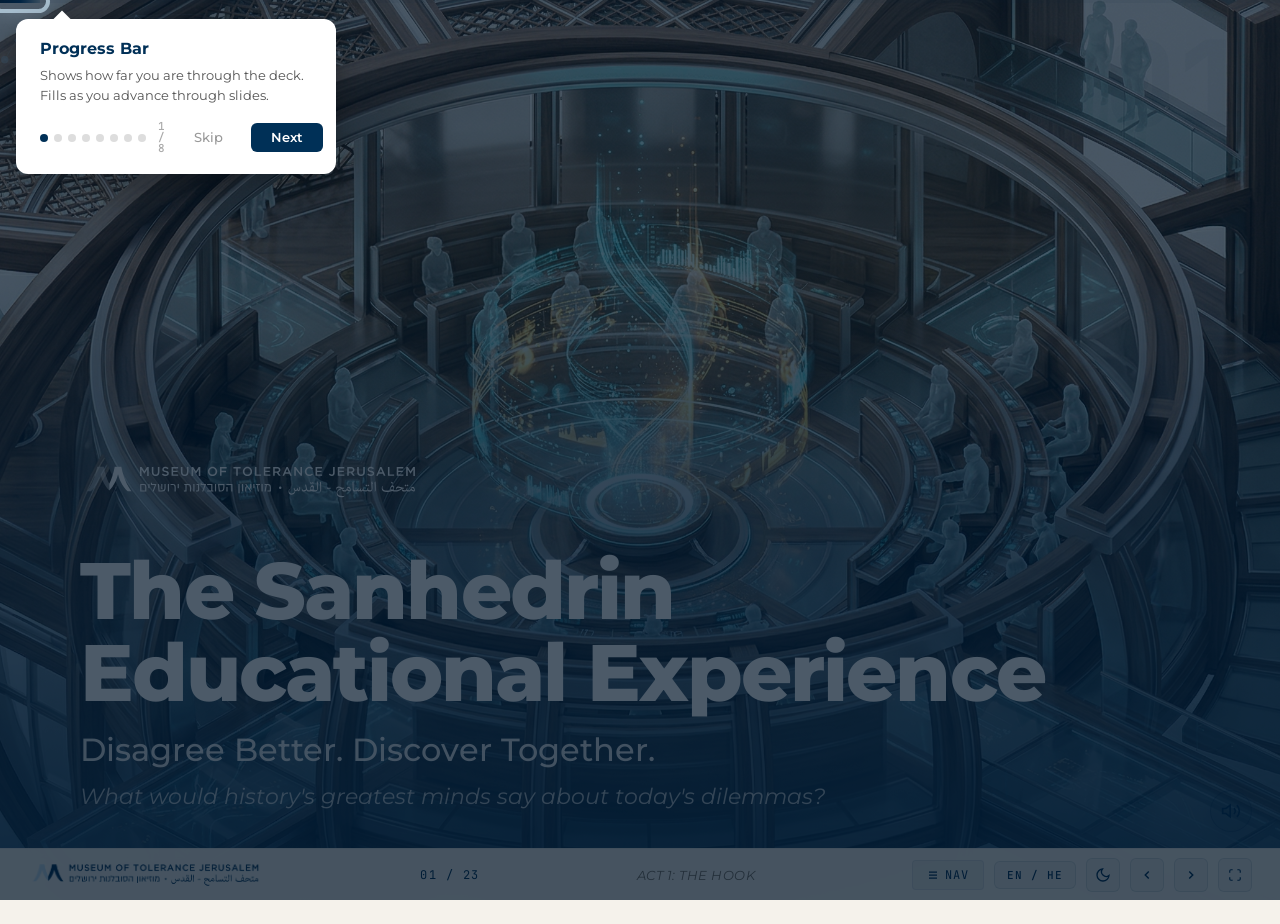
==== index.html @ a1933274 "update: Meeting feedback implementation - visitor flow, Eli, acronyms, roadmap, impact Based on JR/M" ====
<!DOCTYPE html>
<html lang="en">
<head>
<meta charset="UTF-8">
<meta name="viewport" content="width=device-width, initial-scale=1.0">
<title>The Sanhedrin Educational Experience | MOTJ</title>
<script type="text/javascript">
(function(c,l,a,r,i,t,y){c[a]=c[a]||function(){(c[a].q=c[a].q||[]).push(arguments)};t=l.createElement(r);t.async=1;t.src="https://www.clarity.ms/tag/"+i;y=l.getElementsByTagName(r)[0];y.parentNode.insertBefore(t,y)})(window,document,"clarity","script","vtb4usmz5r");
</script>
<link rel="preconnect" href="https://fonts.googleapis.com">
<link href="https://fonts.googleapis.com/css2?family=Montserrat:ital,wght@0,300;0,400;0,500;0,600;0,700;0,800;1,300;1,400&family=JetBrains+Mono:wght@300;400;500&display=swap" rel="stylesheet">
<style>
/* ================================================================
   DESIGN SYSTEM - Editorial/Magazine
   MOTJ Brand: PMS 540 Navy | PMS 544 Light Blue | PMS 404 Warm Taupe
   ================================================================ */
:root {
  --bg: #F5F2EB;
  --bg-surface: #FFFFFF;
  --bg-nav: rgba(245,242,235,0.96);
  --navy: #003057;
  --navy-light: #004680;
  --blue: #BDD6E6;
  --blue-dim: rgba(189,214,230,0.3);
  --taupe: #776E64;
  --taupe-light: #9a9189;
  --text: #1A1A1A;
  --text-sub: #4A4A4A;
  --text-dim: #8A8A8A;
  --font-d: 'Montserrat', system-ui, sans-serif;
  --font-m: 'JetBrains Mono', monospace;
  --card-bg: #FFFFFF;
  --card-border: rgba(0,48,87,0.08);
  --card-shadow: 0 2px 12px rgba(0,0,0,0.06);
  --card-hover-shadow: 0 4px 20px rgba(0,0,0,0.1);
}

/* ================================================================
   DARK MODE
   ================================================================ */
[data-theme="dark"] {
  --bg: #0A0F1A;
  --bg-surface: #141B2D;
  --bg-nav: rgba(10,15,26,0.96);
  --navy: #BDD6E6;
  --navy-light: #d4e5f0;
  --blue: #4A7A9B;
  --blue-dim: rgba(74,122,155,0.3);
  --taupe: #9a9189;
  --taupe-light: #776E64;
  --text: #E8E4DD;
  --text-sub: #B0ACA5;
  --text-dim: #6D6963;
  --card-bg: #141B2D;
  --card-border: rgba(189,214,230,0.1);
  --card-shadow: 0 2px 12px rgba(0,0,0,0.3);
  --card-hover-shadow: 0 4px 20px rgba(0,0,0,0.4);
}
[data-theme="dark"] .hero-scrim {
  background: linear-gradient(to top, rgba(10,15,26,0.9) 0%, rgba(10,15,26,0.5) 40%, transparent 70%) !important;
}
[data-theme="dark"] .matrix tr:nth-child(even) td {
  background: rgba(189,214,230,0.04);
}
[data-theme="dark"] .matrix tr.highlight td {
  background: rgba(189,214,230,0.08);
}
[data-theme="dark"] .matrix th {
  border-bottom-color: rgba(189,214,230,0.15);
}
[data-theme="dark"] .matrix td {
  border-bottom-color: rgba(189,214,230,0.06);
}
[data-theme="dark"] .nav-bar {
  border-top-color: rgba(189,214,230,0.08);
}
[data-theme="dark"] .nav-btn {
  background: rgba(189,214,230,0.06);
  border-color: rgba(189,214,230,0.12);
}
[data-theme="dark"] .nav-btn:hover {
  background: rgba(189,214,230,0.12);
  border-color: var(--navy);
}
[data-theme="dark"] .lang-toggle,
[data-theme="dark"] .theme-toggle {
  background: rgba(189,214,230,0.06);
  border-color: rgba(189,214,230,0.12);
}
[data-theme="dark"] .lang-toggle:hover,
[data-theme="dark"] .theme-toggle:hover {
  background: rgba(189,214,230,0.12);
  border-color: var(--navy);
}
[data-theme="dark"] .progress-track {
  background: rgba(189,214,230,0.06);
}
[data-theme="dark"] .progress-fill {
  background: linear-gradient(90deg, #4A7A9B, #6A9ABB, #BDD6E6);
}
[data-theme="dark"] .cta-btn {
  color: #0A0F1A;
  background: #BDD6E6;
}
[data-theme="dark"] .cta-btn:hover {
  box-shadow: 0 8px 28px rgba(189,214,230,0.25);
}
[data-theme="dark"] .cta-btn-outline {
  border-color: rgba(189,214,230,0.5);
  color: #E8E4DD;
}
[data-theme="dark"] .cta-btn-outline:hover {
  background: rgba(189,214,230,0.1);
}
[data-theme="dark"] .slide::after {
  opacity: 0.015;
}

/* Theme toggle button */
.theme-toggle {
  display: flex; align-items: center; justify-content: center;
  width: 34px; height: 34px; border-radius: 6px; cursor: pointer;
  background: rgba(0,48,87,0.04); border: 1px solid rgba(0,48,87,0.12);
  color: var(--navy); transition: all 0.2s;
}
.theme-toggle:hover { background: rgba(0,48,87,0.1); border-color: var(--navy); }
.theme-toggle .icon-moon { display: block; }
.theme-toggle .icon-sun { display: none; }
[data-theme="dark"] .theme-toggle .icon-moon { display: none; }
[data-theme="dark"] .theme-toggle .icon-sun { display: block; }

/* ================================================================
   RESET & BASE
   ================================================================ */
* { margin: 0; padding: 0; box-sizing: border-box; }
html, body { width: 100%; height: 100%; overflow: hidden; background: var(--bg); color: var(--text); font-family: var(--font-d); }

/* ================================================================
   SLIDE ENGINE
   ================================================================ */
.deck { width: 100%; height: 100%; position: relative; }

.slide {
  position: absolute; inset: 0;
  display: flex; flex-direction: column;
  opacity: 0; transform: translateY(24px);
  transition: opacity 0.5s ease, transform 0.5s ease;
  pointer-events: none; overflow: hidden;
  background: var(--bg);
}
.slide.active { opacity: 1; transform: translateY(0); pointer-events: all; }

/* Subtle grain texture */
.slide::after {
  content: ''; position: absolute; inset: 0; pointer-events: none; z-index: 0;
  opacity: 0.02;
  background-image: url("data:image/svg+xml,%3Csvg viewBox='0 0 256 256' xmlns='http://www.w3.org/2000/svg'%3E%3Cfilter id='n'%3E%3CfeTurbulence type='fractalNoise' baseFrequency='0.9' numOctaves='4' stitchTiles='stitch'/%3E%3C/filter%3E%3Crect width='100%25' height='100%25' filter='url(%23n)'/%3E%3C/svg%3E");
  background-size: 256px 256px;
}
.slide > * { position: relative; z-index: 1; }

/* Reveal animations - cinematic stagger */
.reveal { opacity: 0; transform: translateY(28px); }
.slide.active .reveal { animation: revealUp 0.8s cubic-bezier(0.22, 1, 0.36, 1) forwards; }
.slide.active .r1 { animation-delay: 0.15s; }
.slide.active .r2 { animation-delay: 0.3s; }
.slide.active .r3 { animation-delay: 0.5s; }
.slide.active .r4 { animation-delay: 0.7s; }
.slide.active .r5 { animation-delay: 0.9s; }
@keyframes revealUp { to { opacity: 1; transform: translateY(0); } }

/* Split-slide parallax: text from left, image from right */
.layout-split .split-text .reveal { transform: translateX(-40px) translateY(0); opacity: 0; }
.slide.active .layout-split .split-text .reveal { animation: revealFromLeft 0.9s cubic-bezier(0.22, 1, 0.36, 1) forwards; }
@keyframes revealFromLeft { to { opacity: 1; transform: translateX(0) translateY(0); } }

.layout-split .split-img { opacity: 0; transform: translateX(60px) scale(1.03); transition: opacity 0.9s ease 0.1s, transform 1.2s cubic-bezier(0.22, 1, 0.36, 1) 0.1s; }
.slide.active .layout-split .split-img { opacity: 1; transform: translateX(0) scale(1); }
.layout-split.img-left .split-img { transform: translateX(-60px) scale(1.03); }
.slide.active .layout-split.img-left .split-img { transform: translateX(0) scale(1); }

/* Hero image Ken Burns */
.layout-hero .hero-bg { transition: transform 8s ease-out; transform: scale(1); }
.slide.active .layout-hero .hero-bg { transform: scale(1.06); }

/* ================================================================
   PROGRESS & NAVIGATION
   ================================================================ */
.progress-track { position: fixed; top: 0; left: 0; right: 0; height: 3px; background: rgba(0,48,87,0.06); z-index: 100; }
.progress-fill { height: 100%; background: linear-gradient(90deg, var(--navy), var(--navy-light), var(--blue)); transition: width 0.4s ease; }

.nav-bar {
  position: fixed; bottom: 0; left: 0; right: 0; height: 52px;
  background: var(--bg-nav); backdrop-filter: blur(14px);
  display: flex; align-items: center; justify-content: space-between;
  padding: 0 28px; z-index: 100;
  border-top: 1px solid rgba(0,48,87,0.08);
}
.nav-logo { height: 44px; }
.slide-counter { font-family: var(--font-m); font-size: 12px; color: var(--navy); letter-spacing: 1.5px; }
.act-label { font-family: var(--font-d); font-size: 13px; color: var(--taupe); font-style: italic; letter-spacing: 0.5px; }
.nav-controls { display: flex; align-items: center; gap: 10px; }
.nav-btn {
  background: rgba(0,48,87,0.04); border: 1px solid rgba(0,48,87,0.12);
  color: var(--navy); width: 34px; height: 34px; border-radius: 6px;
  cursor: pointer; display: flex; align-items: center; justify-content: center; transition: all 0.2s;
}
.nav-btn:hover { background: rgba(0,48,87,0.1); border-color: var(--navy); }
.lang-toggle {
  font-family: var(--font-m); font-size: 11px; letter-spacing: 1px;
  padding: 6px 12px; border-radius: 6px; cursor: pointer;
  background: rgba(0,48,87,0.04); border: 1px solid rgba(0,48,87,0.12);
  color: var(--navy); transition: all 0.2s; font-weight: 500;
}
.lang-toggle:hover { background: rgba(0,48,87,0.1); border-color: var(--navy); }

/* ================================================================
   TYPOGRAPHY
   ================================================================ */
.label {
  font-family: var(--font-m); font-size: 13px; letter-spacing: 4px;
  text-transform: uppercase; color: var(--taupe); margin-bottom: 16px;
}
h1 { font-family: var(--font-d); font-weight: 800; font-size: 88px; line-height: 1.02; letter-spacing: -2px; color: var(--navy); }
h2 { font-family: var(--font-d); font-weight: 700; font-size: 60px; line-height: 1.06; letter-spacing: -1px; color: var(--navy); margin-bottom: 24px; }
h3 { font-family: var(--font-d); font-weight: 600; font-size: 28px; line-height: 1.2; color: var(--navy); margin-bottom: 8px; }
.tagline { font-family: var(--font-d); font-weight: 500; font-size: 32px; color: var(--text-sub); line-height: 1.3; }
.body-text { font-size: 24px; line-height: 1.65; color: var(--text-sub); }
.body-sm { font-size: 22px; line-height: 1.55; color: var(--text-dim); margin-top: 16px; }
.pull-quote { font-family: var(--font-d); font-weight: 300; font-style: italic; font-size: 38px; color: var(--navy); line-height: 1.35; }
.bullets { list-style: none; padding: 0; }
.bullets li {
  font-size: 24px; line-height: 1.55; color: var(--text-sub);
  padding-left: 20px; position: relative; margin-bottom: 12px;
}
.bullets li::before { content: ''; position: absolute; left: 0; top: 14px; width: 5px; height: 5px; border-radius: 50%; background: var(--navy); }
.bullets li strong { color: var(--text); font-weight: 600; }

/* ================================================================
   LAYOUT CLASSES
   ================================================================ */

/* Hero full-bleed: image covers viewport, text overlaid */
.layout-hero {
  display: flex; flex-direction: column; justify-content: flex-end;
  padding: 0; position: relative; height: 100%;
}
.layout-hero .hero-bg {
  position: absolute; inset: 0;
  object-fit: cover; width: 100%; height: 100%;
}
.layout-hero .hero-scrim {
  position: absolute; inset: 0;
  background: linear-gradient(to top, rgba(0,48,87,0.85) 0%, rgba(0,48,87,0.4) 40%, transparent 70%);
}
/* Cinematic glare overlays for Yazdani renderings */
.hero-glare { position: absolute; inset: 0; pointer-events: none; z-index: 1; mix-blend-mode: screen; }
.hero-glare--warm {
  background:
    radial-gradient(ellipse 60% 40% at 50% 30%, rgba(255,200,100,0.18) 0%, transparent 70%),
    radial-gradient(ellipse 30% 50% at 75% 20%, rgba(255,180,80,0.12) 0%, transparent 60%),
    radial-gradient(ellipse 20% 30% at 25% 50%, rgba(255,220,150,0.08) 0%, transparent 50%);
}
.hero-glare--cyan {
  background:
    radial-gradient(ellipse 50% 40% at 45% 35%, rgba(100,220,255,0.15) 0%, transparent 65%),
    radial-gradient(ellipse 35% 50% at 70% 25%, rgba(80,200,240,0.10) 0%, transparent 55%),
    radial-gradient(ellipse 25% 35% at 30% 55%, rgba(120,240,255,0.06) 0%, transparent 50%);
}
.layout-hero .hero-content {
  position: relative; z-index: 2;
  padding: 0 80px 90px;
  color: #fff;
}

/* Editorial split: image bleeds one side, text padded other */
.layout-split {
  display: grid; grid-template-columns: 1fr 1fr; gap: 0;
  height: 100%; align-items: stretch;
}
.layout-split.img-right { grid-template-columns: 45% 55%; }
.layout-split.img-left { grid-template-columns: 55% 45%; }
.layout-split .split-text {
  display: flex; flex-direction: column; justify-content: center;
  padding: 60px 64px 72px;
}
.layout-split .split-img {
  overflow: hidden;
}
.layout-split .split-img img {
  width: 100%; height: 100%; object-fit: cover;
}
.layout-split.img-left .split-img { order: -1; }

/* Statement: centered typography, no image */
.layout-statement {
  display: flex; flex-direction: column; align-items: center;
  justify-content: center; text-align: center;
  padding: 60px 80px 72px; height: 100%;
}

/* ================================================================
   COMPONENTS
   ================================================================ */

/* Cards */
.card {
  background: var(--card-bg); border: 1px solid var(--card-border);
  box-shadow: var(--card-shadow); border-radius: 12px; padding: 28px 32px;
  transition: box-shadow 0.2s; text-align: left;
}
.card {
  transition: box-shadow 0.3s, transform 0.3s;
}
.card:hover {
  box-shadow: var(--card-hover-shadow), 0 0 0 1px var(--blue-dim);
  transform: translateY(-4px);
}

/* Competitive matrix */
.matrix { width: 100%; border-collapse: collapse; }
.matrix th {
  font-family: var(--font-m); font-size: 13px; letter-spacing: 1px; text-transform: uppercase;
  color: var(--taupe); padding: 16px 20px; text-align: left;
  border-bottom: 2px solid rgba(0,48,87,0.12);
}
.matrix td {
  font-size: 18px; padding: 14px 20px; color: var(--text-sub);
  border-bottom: 1px solid rgba(0,48,87,0.06);
}
.matrix td:first-child { font-weight: 600; color: var(--text); }
.matrix .check { color: var(--navy); font-weight: 700; }
.matrix .x { color: var(--text-dim); }
.matrix tr.highlight td { background: rgba(0,48,87,0.04); }
.matrix th:last-child, .matrix td:last-child { color: var(--navy); font-weight: 600; }

/* CTA buttons */
.cta-btn {
  display: inline-flex; align-items: center; gap: 8px;
  padding: 16px 36px;
  font-family: var(--font-d); font-size: 18px; font-weight: 600;
  color: var(--navy); background: #fff;
  border: none; border-radius: 8px; cursor: pointer;
  transition: transform 0.2s, box-shadow 0.2s;
  text-decoration: none;
}
.cta-btn:hover { transform: translateY(-2px); box-shadow: 0 8px 28px rgba(255,255,255,0.25); }
.cta-btn-outline {
  display: inline-flex; align-items: center; gap: 8px;
  padding: 16px 36px;
  font-family: var(--font-d); font-size: 18px; font-weight: 600;
  color: #fff; background: transparent;
  border: 2px solid rgba(255,255,255,0.5); border-radius: 8px; cursor: pointer;
  transition: transform 0.2s, background 0.2s;
  text-decoration: none;
}
.cta-btn-outline:hover { transform: translateY(-2px); background: rgba(255,255,255,0.1); }

/* Appendix */
.appendix-label {
  font-family: var(--font-m); font-size: 13px; letter-spacing: 3px;
  text-transform: uppercase; color: var(--taupe); margin-bottom: 12px;
}

/* ================================================================
   SAGE LIBRARY CARDS (Appendix E)
   ================================================================ */
.sage-grid-scroll {
  max-height: calc(100vh - 200px);
  overflow-y: auto;
  overflow-x: visible;
  scrollbar-width: thin;
  scrollbar-color: var(--blue) transparent;
}
.sage-grid-scroll::-webkit-scrollbar { width: 4px; }
.sage-grid-scroll::-webkit-scrollbar-thumb { background: var(--blue); border-radius: 2px; }
.sage-grid {
  display: grid;
  grid-template-columns: repeat(6, 1fr);
  gap: 14px;
  max-width: 1100px;
  margin: 0 auto;
  padding: 10px 20px;
  overflow: visible;
}
.sage-grid .sage-card {
  overflow: visible;
}

.sage-card {
  position: relative;
  background: var(--card-bg);
  border: 1px solid var(--card-border);
  border-radius: 10px;
  overflow: hidden;
  cursor: pointer;
  transition: transform 0.3s, box-shadow 0.3s;
}
.sage-card:hover {
  transform: translateY(-6px) scale(1.03);
  box-shadow: var(--card-hover-shadow), 0 0 0 2px var(--blue);
  z-index: 10;
}

.sage-card .sage-cover {
  width: 100%;
  aspect-ratio: 2/3;
  object-fit: cover;
  display: block;
  background: linear-gradient(135deg, var(--navy) 0%, #004680 100%);
}
.sage-card .sage-cover-placeholder {
  width: 100%;
  aspect-ratio: 2/3;
  display: flex;
  align-items: center;
  justify-content: center;
  font-family: var(--font-d);
  font-weight: 700;
  font-size: 28px;
  color: rgba(255,255,255,0.9);
  background: linear-gradient(135deg, var(--navy) 0%, #004680 100%);
}

.sage-info {
  padding: 10px 10px 8px;
}
.sage-name {
  font-family: var(--font-d);
  font-weight: 700;
  font-size: 13px;
  color: var(--text);
  line-height: 1.25;
  margin-bottom: 2px;
}
.sage-name-he {
  font-family: var(--font-d);
  font-weight: 600;
  font-size: 12px;
  color: var(--taupe);
  direction: rtl;
  line-height: 1.3;
}
.sage-mode-badge {
  display: inline-block;
  margin-top: 4px;
  padding: 2px 7px;
  font-family: var(--font-m);
  font-size: 9px;
  letter-spacing: 0.5px;
  border-radius: 4px;
  background: var(--blue-dim);
  color: var(--navy);
  font-weight: 500;
}

/* Hover overlay */
.sage-overlay {
  position: absolute;
  inset: 0;
  background: rgba(0,48,87,0.94);
  color: #fff;
  display: flex;
  flex-direction: column;
  justify-content: center;
  padding: 14px;
  opacity: 0;
  transition: opacity 0.3s;
  pointer-events: none;
}
.sage-card:hover .sage-overlay {
  opacity: 1;
  pointer-events: all;
}
.sage-overlay .sage-role-title {
  font-family: var(--font-d);
  font-weight: 700;
  font-size: 14px;
  color: var(--blue);
  margin-bottom: 6px;
  line-height: 1.2;
}
.sage-overlay .sage-role-desc {
  font-size: 11px;
  line-height: 1.5;
  color: rgba(255,255,255,0.85);
  margin-bottom: 8px;
}
.sage-overlay .sage-sig {
  font-family: var(--font-d);
  font-weight: 300;
  font-style: italic;
  font-size: 12px;
  color: var(--blue);
  line-height: 1.35;
  border-top: 1px solid rgba(189,214,230,0.2);
  padding-top: 8px;
}
.sage-overlay .sage-mode-overlay {
  margin-top: 6px;
  font-family: var(--font-m);
  font-size: 9px;
  letter-spacing: 0.5px;
  color: rgba(189,214,230,0.7);
}

/* Partnership badge */
.sage-partnership {
  display: flex;
  align-items: center;
  gap: 8px;
  margin-top: 12px;
  padding: 8px 14px;
  background: var(--card-bg);
  border: 1px solid var(--card-border);
  border-radius: 8px;
  font-family: var(--font-m);
  font-size: 11px;
  color: var(--taupe);
}
.sage-partnership strong { color: var(--navy); font-weight: 600; }

/* === TEAM CARDS (sage-style) === */
.team-grid { display: grid; gap: 20px; margin-top: 24px; width: 100%; }
.team-grid--4 { grid-template-columns: repeat(4, 1fr); max-width: 1200px; }
.team-grid--2 { grid-template-columns: repeat(2, 1fr); max-width: 750px; }
.team-card {
  background: var(--card-bg);
  border: 1px solid var(--card-border);
  border-radius: 10px;
  overflow: hidden;
  transition: transform 0.3s, box-shadow 0.3s;
}
.team-card:hover {
  transform: translateY(-4px);
  box-shadow: var(--card-hover-shadow), 0 0 0 2px var(--blue);
}
.team-card-photo {
  width: 100%;
  aspect-ratio: 1/1;
  object-fit: cover;
  display: block;
  background: linear-gradient(135deg, var(--navy) 0%, #004680 100%);
}
.team-card-body {
  padding: 14px 14px 16px;
}
.team-card-name {
  font-family: var(--font-d);
  font-weight: 700;
  font-size: 15px;
  color: var(--text);
  line-height: 1.25;
  margin-bottom: 2px;
}
.team-card-role {
  font-family: var(--font-m);
  font-size: 11px;
  letter-spacing: 0.5px;
  text-transform: uppercase;
  color: var(--blue);
  font-weight: 600;
  margin: 4px 0 8px;
}
.team-card-bio {
  font-size: 12px;
  color: var(--text-sub);
  line-height: 1.6;
}
.team-card-bio strong { color: var(--text); font-weight: 600; }
.team-card-bio em { color: var(--blue); font-style: normal; font-weight: 600; }

.appendix-content { font-size: 20px; color: var(--text-sub); line-height: 1.65; max-width: 900px; }
.appendix-content strong { color: var(--text); }
.appendix-list { list-style: none; padding: 0; }
.appendix-list li { font-size: 20px; color: var(--text-sub); padding: 8px 0; padding-left: 20px; position: relative; line-height: 1.5; }
.appendix-list li::before { content: ''; position: absolute; left: 0; top: 16px; width: 5px; height: 5px; border-radius: 50%; background: var(--navy); }

/* === SLIDE 5 VOICE CARDS === */
.sage-carousel { position: relative; max-width: 900px; width: 100%; z-index: 10; }
.sage-carousel-track { display: grid; grid-template-columns: repeat(4, 1fr); gap: 14px; }
.sage-carousel-track .sage-card-voice { display: none; }
.sage-carousel-track .sage-card-voice.sage-visible { display: block; }
.sage-carousel-nav { display: flex; align-items: center; justify-content: center; gap: 16px; margin-top: 14px; }
.sage-carousel-btn { width: 36px; height: 36px; border-radius: 50%; border: 1.5px solid var(--card-border); background: var(--card-bg); color: var(--text); cursor: pointer; display: flex; align-items: center; justify-content: center; transition: background 0.2s, border-color 0.2s; }
.sage-carousel-btn:hover { border-color: var(--blue); background: var(--blue-dim); }
.sage-carousel-dots { display: flex; gap: 8px; }
.sage-carousel-dot { width: 8px; height: 8px; border-radius: 50%; background: var(--card-border); border: none; cursor: pointer; transition: background 0.2s; }
.sage-carousel-dot.active { background: var(--navy); }
.sage-card-voice { transition: transform 0.3s, box-shadow 0.3s; position: relative; z-index: 1; }
.sage-card-voice:hover { transform: scale(1.5); z-index: 50; box-shadow: var(--card-hover-shadow), 0 0 0 2px var(--blue); }
.sage-card-voice .sage-overlay { pointer-events: all; z-index: 51; text-decoration: none; }
.sage-card-voice.playing { box-shadow: 0 0 0 3px var(--blue), 0 0 20px rgba(189,214,230,0.4); }
.sage-play-btn { display: flex; align-items: center; justify-content: center; width: 36px; height: 36px; border-radius: 50%; border: 1.5px solid rgba(189,214,230,0.4); background: rgba(0,48,87,0.6); color: #fff; cursor: pointer; margin: 8px auto 0; transition: background 0.2s; text-decoration: none; position: relative; z-index: 52; }
.sage-play-btn:hover { background: rgba(0,48,87,0.9); }
.sage-play-btn.playing { animation: narrationPulse 2s ease-in-out infinite; background: #003057; }

/* === CANVAS ANIMATIONS === */
.role-network { position: absolute; inset: 0; z-index: 0; pointer-events: none; opacity: 0.6; }
.arena-network { position: absolute; inset: 0; z-index: 1; pointer-events: none; opacity: 0.5; }

/* Language toggle content */
.lang-en { display: block; width: 100%; height: 100%; }
.lang-he { display: none; width: 100%; height: 100%; }
.lang-he-active .lang-en { display: none; }
.lang-he-active .lang-he { display: block; }

/* ================================================================
   RESPONSIVE
   ================================================================ */
@media (max-width: 1024px) {
  h1 { font-size: 56px; }
  h2 { font-size: 44px; }
  .body-text { font-size: 20px; }
  .tagline { font-size: 26px; }
  .layout-split, .layout-split.img-right, .layout-split.img-left {
    grid-template-columns: 1fr; gap: 0;
  }
  .layout-split .split-text { padding: 36px 36px 64px; }
  .layout-split .split-img { max-height: 40vh; }
  .layout-split .split-img img { height: 40vh; }
  .layout-split.img-left .split-img { order: -1; }
  .layout-hero .hero-content { padding: 0 36px 64px; }
  .layout-statement { padding: 36px 36px 64px; }
  .pull-quote { font-size: 28px; }
}
@media (max-width: 640px) {
  h1 { font-size: 40px; }
  h2 { font-size: 36px; }
  .body-text { font-size: 18px; }
  .layout-hero .hero-content { padding: 0 18px 64px; }
  .pull-quote { font-size: 24px; }
  .nav-bar { padding: 0 14px; }
  .act-label { display: none; }
}


/* ================================================================
   UNIQUE SVG DECORATIVE ELEMENTS PER SLIDE
   Each element is thematically tied to the slide content.
   Positioned as atmospheric background art, semi-transparent.
   ================================================================ */

/* Slide 2 - Fractured circle: discourse broken */
.slide:nth-child(2)::before {
  content: ''; position: absolute; bottom: 40px; left: 40px; width: 280px; height: 280px;
  opacity: 0.04; z-index: 0; pointer-events: none;
  background: url("data:image/svg+xml,%3Csvg xmlns='http://www.w3.org/2000/svg' viewBox='0 0 200 200'%3E%3Ccircle cx='100' cy='100' r='80' fill='none' stroke='%23003057' stroke-width='2' stroke-dasharray='12 8' /%3E%3Cline x1='60' y1='40' x2='140' y2='160' stroke='%23003057' stroke-width='1.5' /%3E%3Cline x1='40' y1='120' x2='160' y2='80' stroke='%23003057' stroke-width='1' /%3E%3Ccircle cx='100' cy='100' r='40' fill='none' stroke='%23003057' stroke-width='1' stroke-dasharray='6 10' /%3E%3C/svg%3E") no-repeat center;
  background-size: contain;
}

/* Slide 3 - Interlocking puzzle pieces: dispute as puzzle */
.slide:nth-child(3)::before {
  content: ''; position: absolute; top: 60px; right: 40px; width: 240px; height: 240px;
  opacity: 0.04; z-index: 0; pointer-events: none;
  background: url("data:image/svg+xml,%3Csvg xmlns='http://www.w3.org/2000/svg' viewBox='0 0 200 200'%3E%3Cpath d='M30 80 L80 80 L80 60 C80 45 100 45 100 60 L100 80 L130 80 L130 130 L110 130 C95 130 95 150 110 150 L130 150 L130 180 L30 180Z' fill='none' stroke='%23003057' stroke-width='2'/%3E%3Cpath d='M70 30 L70 70 L90 70 C105 70 105 50 90 50 L70 50' fill='none' stroke='%23003057' stroke-width='1.5' stroke-dasharray='4 3'/%3E%3Cpath d='M140 90 L140 170 L160 170 C175 170 175 150 160 150 L140 150' fill='none' stroke='%23003057' stroke-width='1.5' stroke-dasharray='4 3'/%3E%3C/svg%3E") no-repeat center;
  background-size: contain;
}

/* Slide 4 - Radiating connections: value proposition network */
.slide:nth-child(4)::before {
  content: ''; position: absolute; top: 30px; left: 30px; width: 300px; height: 300px;
  opacity: 0.035; z-index: 0; pointer-events: none;
  background: url("data:image/svg+xml,%3Csvg xmlns='http://www.w3.org/2000/svg' viewBox='0 0 200 200'%3E%3Ccircle cx='100' cy='100' r='6' fill='%23003057'/%3E%3Ccircle cx='40' cy='40' r='3' fill='%23003057'/%3E%3Ccircle cx='160' cy='40' r='3' fill='%23003057'/%3E%3Ccircle cx='40' cy='160' r='3' fill='%23003057'/%3E%3Ccircle cx='160' cy='160' r='3' fill='%23003057'/%3E%3Ccircle cx='100' cy='20' r='3' fill='%23003057'/%3E%3Ccircle cx='100' cy='180' r='3' fill='%23003057'/%3E%3Ccircle cx='20' cy='100' r='3' fill='%23003057'/%3E%3Ccircle cx='180' cy='100' r='3' fill='%23003057'/%3E%3Cline x1='100' y1='100' x2='40' y2='40' stroke='%23003057' stroke-width='0.8'/%3E%3Cline x1='100' y1='100' x2='160' y2='40' stroke='%23003057' stroke-width='0.8'/%3E%3Cline x1='100' y1='100' x2='40' y2='160' stroke='%23003057' stroke-width='0.8'/%3E%3Cline x1='100' y1='100' x2='160' y2='160' stroke='%23003057' stroke-width='0.8'/%3E%3Cline x1='100' y1='100' x2='100' y2='20' stroke='%23003057' stroke-width='0.8'/%3E%3Cline x1='100' y1='100' x2='100' y2='180' stroke='%23003057' stroke-width='0.8'/%3E%3Cline x1='100' y1='100' x2='20' y2='100' stroke='%23003057' stroke-width='0.8'/%3E%3Cline x1='100' y1='100' x2='180' y2='100' stroke='%23003057' stroke-width='0.8'/%3E%3Ccircle cx='100' cy='100' r='50' fill='none' stroke='%23003057' stroke-width='0.5' stroke-dasharray='3 5'/%3E%3Ccircle cx='100' cy='100' r='85' fill='none' stroke='%23003057' stroke-width='0.5' stroke-dasharray='3 5'/%3E%3C/svg%3E") no-repeat center;
  background-size: contain;
}

/* Slide 5 - Circular flow: visitor journey loop */
.slide:nth-child(5)::before {
  content: ''; position: absolute; bottom: 70px; right: 50px; width: 200px; height: 200px;
  opacity: 0.04; z-index: 0; pointer-events: none;
  background: url("data:image/svg+xml,%3Csvg xmlns='http://www.w3.org/2000/svg' viewBox='0 0 200 200'%3E%3Ccircle cx='100' cy='100' r='80' fill='none' stroke='%23003057' stroke-width='2'/%3E%3Ccircle cx='100' cy='100' r='55' fill='none' stroke='%23003057' stroke-width='1' stroke-dasharray='8 6'/%3E%3Cpath d='M100 20 L106 32 L94 32Z' fill='%23003057'/%3E%3Cpath d='M169 65 L175 77 L163 74Z' fill='%23003057'/%3E%3Cpath d='M169 135 L172 148 L161 142Z' fill='%23003057'/%3E%3Cpath d='M100 180 L94 168 L106 168Z' fill='%23003057'/%3E%3Cpath d='M31 135 L28 122 L39 128Z' fill='%23003057'/%3E%3Cpath d='M31 65 L38 56 L38 72Z' fill='%23003057'/%3E%3C/svg%3E") no-repeat center;
  background-size: contain;
}

/* Slide 6 - puzzle: disable transform on split-img so canvas gets stable dimensions */
.slide:nth-child(6) .split-img {
  transform: none !important;
  opacity: 0;
  transition: opacity 0.9s ease 0.1s;
}
.slide:nth-child(6).active .split-img {
  opacity: 1;
}

/* Slide 7 - Ox charging into car: The Goring Ox */
.slide:nth-child(7)::before {
  content: ''; position: absolute; bottom: 60px; right: 60px; width: 360px; height: 180px;
  opacity: 0.045; z-index: 0; pointer-events: none;
  background: url("data:image/svg+xml,%3Csvg xmlns='http://www.w3.org/2000/svg' viewBox='0 0 400 180'%3E%3C!-- Car --%3E%3Crect x='240' y='80' width='120' height='50' rx='8' fill='none' stroke='%23003057' stroke-width='2'/%3E%3Crect x='270' y='60' width='70' height='30' rx='6' fill='none' stroke='%23003057' stroke-width='1.5'/%3E%3Ccircle cx='270' cy='135' r='14' fill='none' stroke='%23003057' stroke-width='2'/%3E%3Ccircle cx='340' cy='135' r='14' fill='none' stroke='%23003057' stroke-width='2'/%3E%3Ccircle cx='270' cy='135' r='6' fill='%23003057' opacity='0.2'/%3E%3Ccircle cx='340' cy='135' r='6' fill='%23003057' opacity='0.2'/%3E%3Crect x='245' y='90' width='18' height='12' rx='2' fill='%23003057' opacity='0.15'/%3E%3C!-- Ox --%3E%3Cellipse cx='120' cy='95' rx='55' ry='35' fill='none' stroke='%23003057' stroke-width='2'/%3E%3Cellipse cx='75' cy='85' rx='22' ry='18' fill='none' stroke='%23003057' stroke-width='2'/%3E%3Cline x1='58' y1='68' x2='48' y2='50' stroke='%23003057' stroke-width='2.5' stroke-linecap='round'/%3E%3Cline x1='72' y1='68' x2='65' y2='52' stroke='%23003057' stroke-width='2.5' stroke-linecap='round'/%3E%3Ccircle cx='68' cy='82' r='3' fill='%23003057'/%3E%3Cellipse cx='80' cy='100' rx='8' ry='4' fill='none' stroke='%23003057' stroke-width='1'/%3E%3Cline x1='90' y1='125' x2='85' y2='150' stroke='%23003057' stroke-width='2' stroke-linecap='round'/%3E%3Cline x1='110' y1='128' x2='108' y2='152' stroke='%23003057' stroke-width='2' stroke-linecap='round'/%3E%3Cline x1='140' y1='125' x2='142' y2='150' stroke='%23003057' stroke-width='2' stroke-linecap='round'/%3E%3Cline x1='155' y1='120' x2='160' y2='148' stroke='%23003057' stroke-width='2' stroke-linecap='round'/%3E%3Cpath d='M170 90 Q185 85 175 100' fill='none' stroke='%23003057' stroke-width='1.5'/%3E%3C!-- Impact lines --%3E%3Cline x1='200' y1='80' x2='225' y2='85' stroke='%23003057' stroke-width='1.5' stroke-dasharray='4 3'%3E%3Canimate attributeName='opacity' values='0.3;1;0.3' dur='1.5s' repeatCount='indefinite'/%3E%3C/line%3E%3Cline x1='195' y1='100' x2='230' y2='100' stroke='%23003057' stroke-width='1.5' stroke-dasharray='4 3'%3E%3Canimate attributeName='opacity' values='0.5;1;0.5' dur='1.2s' repeatCount='indefinite'/%3E%3C/line%3E%3Cline x1='200' y1='115' x2='225' y2='112' stroke='%23003057' stroke-width='1.5' stroke-dasharray='4 3'%3E%3Canimate attributeName='opacity' values='0.3;1;0.3' dur='1.8s' repeatCount='indefinite'/%3E%3C/line%3E%3C!-- Question mark --%3E%3Ctext x='210' y='65' font-size='28' font-weight='700' fill='%23003057' font-family='serif' opacity='0.5'%3E%3Fanimate attributeName='opacity' values='0.2;0.6;0.2' dur='2.5s' repeatCount='indefinite'/%3E%3C/text%3E%3C/svg%3E") no-repeat center;
  background-size: contain;
}
[data-theme="dark"] .slide:nth-child(7)::before {
  filter: invert(0.7) brightness(1.5);
  opacity: 0.06;
}

/* Slide 8 - Yin-yang split: two configurations */
.slide:nth-child(8)::before {
  content: ''; position: absolute; top: 50px; right: 50px; width: 220px; height: 220px;
  opacity: 0.035; z-index: 0; pointer-events: none;
  background: url("data:image/svg+xml,%3Csvg xmlns='http://www.w3.org/2000/svg' viewBox='0 0 200 200'%3E%3Ccircle cx='100' cy='100' r='85' fill='none' stroke='%23003057' stroke-width='1.5'/%3E%3Cpath d='M100 15 A85 85 0 0 1 100 185 A42.5 42.5 0 0 0 100 100 A42.5 42.5 0 0 1 100 15' fill='none' stroke='%23003057' stroke-width='1'/%3E%3Ccircle cx='100' cy='57' r='8' fill='none' stroke='%23003057' stroke-width='1'/%3E%3Ccircle cx='100' cy='143' r='8' fill='%23003057' opacity='0.15'/%3E%3C/svg%3E") no-repeat center;
  background-size: contain;
}

/* Slide 11 - Donut chart: 70/30 split */
.slide:nth-child(11)::before {
  content: ''; position: absolute; bottom: 60px; left: 40px; width: 200px; height: 200px;
  opacity: 0.05; z-index: 0; pointer-events: none;
  background: url("data:image/svg+xml,%3Csvg xmlns='http://www.w3.org/2000/svg' viewBox='0 0 200 200'%3E%3Ccircle cx='100' cy='100' r='70' fill='none' stroke='%23BDD6E6' stroke-width='20' stroke-dasharray='330 140' stroke-dashoffset='0'/%3E%3Ccircle cx='100' cy='100' r='70' fill='none' stroke='%23003057' stroke-width='20' stroke-dasharray='140 330' stroke-dashoffset='-330'/%3E%3C/svg%3E") no-repeat center;
  background-size: contain;
}

/* Slide 12 - Shield/moat: competitive advantage */
.slide:nth-child(12)::before {
  content: ''; position: absolute; bottom: 50px; right: 50px; width: 200px; height: 240px;
  opacity: 0.035; z-index: 0; pointer-events: none;
  background: url("data:image/svg+xml,%3Csvg xmlns='http://www.w3.org/2000/svg' viewBox='0 0 160 200'%3E%3Cpath d='M80 10 L150 50 L150 120 C150 170 80 195 80 195 C80 195 10 170 10 120 L10 50Z' fill='none' stroke='%23003057' stroke-width='2'/%3E%3Cpath d='M80 40 L130 65 L130 115 C130 150 80 170 80 170' fill='none' stroke='%23003057' stroke-width='1' stroke-dasharray='5 4'/%3E%3Cline x1='80' y1='70' x2='80' y2='150' stroke='%23003057' stroke-width='0.8'/%3E%3Cline x1='50' y1='90' x2='110' y2='90' stroke='%23003057' stroke-width='0.8'/%3E%3C/svg%3E") no-repeat center;
  background-size: contain;
}

/* Slide 13 - Pyramid tiers: EdTech platform */
.slide:nth-child(13)::before {
  content: ''; position: absolute; bottom: 50px; left: 40px; width: 220px; height: 220px;
  opacity: 0.04; z-index: 0; pointer-events: none;
  background: url("data:image/svg+xml,%3Csvg xmlns='http://www.w3.org/2000/svg' viewBox='0 0 200 200'%3E%3Cpolygon points='100,20 180,180 20,180' fill='none' stroke='%23003057' stroke-width='2'/%3E%3Cline x1='50' y1='120' x2='150' y2='120' stroke='%23003057' stroke-width='1'/%3E%3Cline x1='70' y1='80' x2='130' y2='80' stroke='%23003057' stroke-width='1'/%3E%3Ctext x='100' y='60' text-anchor='middle' font-size='10' fill='%23003057' font-family='monospace'%3EM%3C/text%3E%3Ctext x='100' y='105' text-anchor='middle' font-size='10' fill='%23003057' font-family='monospace'%3ES%3C/text%3E%3Ctext x='100' y='155' text-anchor='middle' font-size='10' fill='%23003057' font-family='monospace'%3EH%3C/text%3E%3C/svg%3E") no-repeat center;
  background-size: contain;
}

/* Slide 14 - Timeline path: roadmap */
.slide:nth-child(14)::before {
  content: ''; position: absolute; bottom: 40px; left: 50px; width: 300px; height: 100px;
  opacity: 0.04; z-index: 0; pointer-events: none;
  background: url("data:image/svg+xml,%3Csvg xmlns='http://www.w3.org/2000/svg' viewBox='0 0 300 80'%3E%3Cpath d='M10 40 Q75 10 150 40 Q225 70 290 40' fill='none' stroke='%23003057' stroke-width='2'/%3E%3Ccircle cx='10' cy='40' r='5' fill='%23003057'/%3E%3Ccircle cx='100' cy='28' r='4' fill='%23003057'/%3E%3Ccircle cx='200' cy='52' r='4' fill='%23003057'/%3E%3Ccircle cx='290' cy='40' r='5' fill='%23003057'/%3E%3C/svg%3E") no-repeat center;
  background-size: contain;
}

/* Slide 16 - Connected nodes: team */
.slide:nth-child(16)::before {
  content: ''; position: absolute; top: 50px; left: 50px; width: 220px; height: 220px;
  opacity: 0.035; z-index: 0; pointer-events: none;
  background: url("data:image/svg+xml,%3Csvg xmlns='http://www.w3.org/2000/svg' viewBox='0 0 200 200'%3E%3Ccircle cx='100' cy='50' r='14' fill='none' stroke='%23003057' stroke-width='2'/%3E%3Ccircle cx='50' cy='140' r='14' fill='none' stroke='%23003057' stroke-width='2'/%3E%3Ccircle cx='150' cy='140' r='14' fill='none' stroke='%23003057' stroke-width='2'/%3E%3Ccircle cx='150' cy='50' r='10' fill='none' stroke='%23003057' stroke-width='1' stroke-dasharray='3 3'/%3E%3Cline x1='100' y1='64' x2='50' y2='126' stroke='%23003057' stroke-width='1.5'/%3E%3Cline x1='100' y1='64' x2='150' y2='126' stroke='%23003057' stroke-width='1.5'/%3E%3Cline x1='50' y1='140' x2='150' y2='140' stroke='%23003057' stroke-width='1.5'/%3E%3Cline x1='115' y1='50' x2='140' y2='50' stroke='%23003057' stroke-width='1' stroke-dasharray='3 3'/%3E%3C/svg%3E") no-repeat center;
  background-size: contain;
}

/* Dark mode: invert SVG color references */
[data-theme="dark"] .slide:nth-child(2)::before,
[data-theme="dark"] .slide:nth-child(3)::before,
[data-theme="dark"] .slide:nth-child(4)::before,
[data-theme="dark"] .slide:nth-child(5)::before,
[data-theme="dark"] .slide:nth-child(6)::before,
[data-theme="dark"] .slide:nth-child(8)::before,
[data-theme="dark"] .slide:nth-child(11)::before,
[data-theme="dark"] .slide:nth-child(12)::before,
[data-theme="dark"] .slide:nth-child(13)::before,
[data-theme="dark"] .slide:nth-child(14)::before,
[data-theme="dark"] .slide:nth-child(16)::before {
  filter: invert(0.7) brightness(1.5);
  opacity: 0.06;
}

/* Audio controls */
.narration-btn {
  background: rgba(0,48,87,0.12);
  border: 1.5px solid rgba(0,48,87,0.3);
  color: var(--navy);
  width: 42px; height: 42px;
  border-radius: 50%;
  cursor: pointer;
  display: flex; align-items: center; justify-content: center;
  transition: all 0.2s;
  position: fixed;
  bottom: 68px;
  right: 28px;
  z-index: 101;
  box-shadow: 0 2px 8px rgba(0,48,87,0.12);
}
.narration-btn:hover {
  background: rgba(0,48,87,0.2);
  box-shadow: 0 2px 12px rgba(0,48,87,0.2);
}
.narration-btn.playing {
  background: #003057;
  color: white;
  box-shadow: 0 2px 12px rgba(0,48,87,0.3);
  animation: narrationPulse 2s ease-in-out infinite;
}
@keyframes narrationPulse {
  0%, 100% { box-shadow: 0 0 0 0 rgba(0,48,87,0.3); }
  50% { box-shadow: 0 0 0 10px rgba(0,48,87,0); }
}

/* Deliberation network overlay */
.deliberation-network {
  position: absolute; inset: 0; z-index: 1; pointer-events: none;
}

/* Typewriter effect */
.typewriter { overflow: hidden; white-space: nowrap; border-right: 3px solid var(--navy); width: 0; }
.slide.active .typewriter { animation: typeOut 2s steps(28, end) 0.4s forwards, blinkCaret 0.6s step-end 6; }
@keyframes typeOut { to { width: 100%; } }
@keyframes blinkCaret { 50% { border-color: transparent; } }
@keyframes dashPulse { 0%, 100% { opacity: 1; } 50% { opacity: 0.4; } }

/* Animated counter */
.count-up { font-variant-numeric: tabular-nums; }

/* Slide number watermark */
.slide-watermark {
  position: absolute; top: 24px; right: 32px; z-index: 2;
  font-family: var(--font-m); font-size: 120px; font-weight: 800;
  color: var(--navy); opacity: 0.04; line-height: 1;
  pointer-events: none; user-select: none;
}
[data-theme="dark"] .slide-watermark { opacity: 0.06; }
[data-theme="dark"] .narration-btn {
  background: rgba(189,214,230,0.12);
  border-color: rgba(189,214,230,0.3);
  color: var(--navy);
  box-shadow: 0 2px 8px rgba(0,0,0,0.3);
}
[data-theme="dark"] .narration-btn.playing {
  background: #003057;
}

/* ================================================================
   SOW APPENDIX - Program Document (Appendix P)
   ================================================================ */
.slide--appendix { overflow-y: auto; }
.sow-doc { max-width: 900px; margin: 0 auto; padding: 40px 48px; background: var(--card-bg); border: 1px solid var(--card-border); border-radius: 4px; text-align: left; }
.sow-sticky { position: sticky; top: 0; z-index: 10; background: var(--bg); padding: 16px 0 0; border-bottom: 1px solid var(--card-border); backdrop-filter: blur(12px); }
.sow-sticky h2 { margin-bottom: 6px; font-size: 32px; font-weight: 700; color: var(--navy); }
.sow-sticky-meta { font-size: 14px; color: var(--text-dim); margin-bottom: 12px; font-family: var(--font-m); }
.sow-toc-row { display: flex; align-items: center; gap: 8px; padding: 12px 0; flex-wrap: wrap; }
.sow-toc-row a { font-family: var(--font-m); font-size: 13px; color: var(--navy); letter-spacing: 1px; padding: 7px 14px; border: 1px solid var(--blue-dim); border-radius: 2px; text-decoration: none; transition: background 0.2s, border-color 0.2s; white-space: nowrap; }
.sow-toc-row a:hover { background: rgba(0,48,87,0.06); border-color: var(--navy); }
[data-theme="dark"] .sow-toc-row a { color: var(--blue); border-color: rgba(189,214,230,0.2); }
[data-theme="dark"] .sow-toc-row a:hover { background: rgba(189,214,230,0.08); border-color: var(--blue); }
[data-theme="dark"] .sow-doc { background: #141B2D; border-color: rgba(189,214,230,0.1); }
[data-theme="dark"] .sow-sticky { background: #141B2D; }
.sow-body { padding: 40px 0; }
.sow-body h3 { font: 600 20px/1.4 var(--font-m); color: var(--navy); margin: 40px 0 16px; text-transform: uppercase; letter-spacing: 2px; }
.sow-body h4 { font: 600 18px/1.4 var(--font-d); color: var(--blue); margin: 28px 0 12px; }
[data-theme="dark"] .sow-body h4 { color: var(--blue); }
.sow-body p { font: 400 16px/1.75 var(--font-d); color: var(--text-sub); margin-bottom: 16px; }
[data-theme="dark"] .sow-body p { color: var(--text-sub); }
.sow-body ul { padding-left: 0; margin-bottom: 20px; list-style: none; }
.sow-body li { font: 400 15px/1.7 var(--font-d); color: var(--text-sub); margin-bottom: 8px; padding-left: 24px; position: relative; }
.sow-body li::before { content: '\2192'; position: absolute; left: 0; color: var(--navy); font-weight: 600; }
[data-theme="dark"] .sow-body li { color: var(--text-sub); }
[data-theme="dark"] .sow-body li::before { color: var(--blue); }
.sow-body table { width: 100%; border-collapse: collapse; margin: 20px 0; font-size: 15px; }
.sow-body th { font-family: var(--font-m); font-size: 13px; text-transform: uppercase; letter-spacing: 1px; color: var(--navy); border-bottom: 1px solid var(--navy); padding: 12px 10px; text-align: left; }
/* RTL overrides for Hebrew appendix documents */
[dir="rtl"] .sow-doc { text-align: right; }
[dir="rtl"] .sow-body p { text-align: right; }
[dir="rtl"] .sow-body h3 { text-align: right; }
[dir="rtl"] .sow-body h4 { text-align: right; }
[dir="rtl"] .sow-body ul { padding-left: 0; padding-right: 0; }
[dir="rtl"] .sow-body li { padding-left: 0; padding-right: 24px; }
[dir="rtl"] .sow-body li::before { left: auto; right: 0; }
[dir="rtl"] .sow-body th { text-align: right; }
[dir="rtl"] .sow-body td { text-align: right; }

/* Glossary table (Appendix A) */
.gloss-table { width: 100%; border-collapse: collapse; margin: 16px 0 32px; font-size: 15px; }
.gloss-table thead th { font-family: var(--font-m); font-size: 12px; text-transform: uppercase; letter-spacing: 1.5px; color: var(--navy); border-bottom: 2px solid var(--navy); padding: 10px 12px; text-align: left; }
.gloss-table td { padding: 12px 12px; border-bottom: 1px solid rgba(0,48,87,0.08); vertical-align: top; line-height: 1.6; color: var(--text-sub); }
.gloss-table td:first-child { font-family: var(--font-d); font-weight: 600; color: var(--text); white-space: nowrap; min-width: 180px; }
.gloss-table td:nth-child(2) { font-family: var(--font-m); font-size: 12px; letter-spacing: 0.5px; color: var(--text-dim); white-space: nowrap; min-width: 100px; }
.gloss-table td:nth-child(3) { font-family: var(--font-d); font-size: 15px; }
.gloss-table tbody tr:hover { background: rgba(0,48,87,0.03); }
[data-theme="dark"] .gloss-table thead th { color: var(--blue); border-bottom-color: var(--blue); }
[data-theme="dark"] .gloss-table td { border-bottom-color: rgba(189,214,230,0.08); }
[data-theme="dark"] .gloss-table tbody tr:hover { background: rgba(189,214,230,0.04); }
[dir="rtl"] .gloss-table thead th { text-align: right; }
[dir="rtl"] .gloss-table td { text-align: right; }

/* NDA Acknowledgment Overlay */
.nda-overlay { display: none; position: fixed; inset: 0; z-index: 9999; background: rgba(0,20,40,0.92); backdrop-filter: blur(8px); justify-content: center; align-items: center; }
.nda-overlay.active { display: flex; }
.nda-box { background: var(--bg); border: 1px solid var(--navy); border-radius: 8px; max-width: 520px; padding: 40px; text-align: center; box-shadow: 0 24px 80px rgba(0,0,0,0.4); }
.nda-box h3 { font: 700 22px/1.3 var(--font-d); color: var(--navy); margin-bottom: 16px; }
.nda-box p { font: 400 15px/1.7 var(--font-d); color: var(--text-sub); margin-bottom: 20px; }
.nda-box .nda-logo { height: 40px; margin-bottom: 20px; }
.nda-btn { display: inline-block; font-family: var(--font-m); font-size: 14px; letter-spacing: 1px; text-transform: uppercase; background: var(--navy); color: #fff; border: none; border-radius: 4px; padding: 14px 32px; cursor: pointer; transition: background 0.2s; }
.nda-btn:hover { background: #00467a; }
[data-theme="dark"] .nda-box { background: #141B2D; border-color: rgba(189,214,230,0.2); }
[data-theme="dark"] .nda-btn { background: var(--blue); color: #0A0F1A; }

/* Hover Tooltip System */
.term-tip { position: relative; border-bottom: 1px dotted var(--navy); cursor: help; }
.term-tip::after { content: attr(data-tip); position: absolute; bottom: 100%; left: 50%; transform: translateX(-50%) translateY(-6px); background: #003057; color: #f0f4f7; font: 400 13px/1.5 var(--font-d); padding: 8px 14px; border-radius: 4px; white-space: normal; width: max-content; max-width: 320px; box-shadow: 0 4px 20px rgba(0,0,0,0.3); opacity: 0; pointer-events: none; transition: opacity 0.2s; z-index: 100; }
.term-tip:hover::after { opacity: 1; }
[data-theme="dark"] .term-tip { border-bottom-color: var(--blue); }
[data-theme="dark"] .term-tip::after { background: #1a2744; border: 1px solid rgba(189,214,230,0.15); }
[dir="rtl"] .sow-toc-row { direction: rtl; }
[dir="rtl"] .sow-sticky-meta { text-align: right; }
[dir="rtl"] .sow-footer { text-align: center; }

/* Quick Navigation Dropdown */
.quick-nav { position: relative; }
.quick-nav-btn { font-family: var(--font-m); font-size: 12px; letter-spacing: 1px; padding: 6px 14px; background: rgba(0,48,87,0.06); border: 1px solid var(--card-border); border-radius: 4px; color: var(--navy); cursor: pointer; display: flex; align-items: center; gap: 6px; transition: background 0.2s; }
.quick-nav-btn:hover { background: rgba(0,48,87,0.12); }
[data-theme="dark"] .quick-nav-btn { background: rgba(189,214,230,0.08); border-color: rgba(189,214,230,0.15); color: var(--navy); }
[data-theme="dark"] .quick-nav-btn:hover { background: rgba(189,214,230,0.15); }
.quick-nav-menu { display: none; position: absolute; bottom: 100%; left: 50%; transform: translateX(-50%); margin-bottom: 8px; background: var(--bg-surface); border: 1px solid var(--card-border); border-radius: 8px; box-shadow: 0 8px 32px rgba(0,0,0,0.15); padding: 8px 0; min-width: 260px; max-height: 70vh; overflow-y: auto; z-index: 300; }
.quick-nav-menu.open { display: block; }
.quick-nav-menu .qn-group { font-family: var(--font-m); font-size: 10px; letter-spacing: 2px; text-transform: uppercase; color: var(--taupe); padding: 10px 16px 4px; }
.quick-nav-menu .qn-item { display: flex; align-items: center; gap: 8px; padding: 8px 16px; font-family: var(--font-d); font-size: 13px; color: var(--text); cursor: pointer; transition: background 0.15s; text-decoration: none; border: none; background: none; width: 100%; text-align: left; }
.quick-nav-menu .qn-item:hover { background: rgba(0,48,87,0.06); }
.quick-nav-menu .qn-item .qn-num { font-family: var(--font-m); font-size: 11px; color: var(--taupe); min-width: 28px; }
[data-theme="dark"] .quick-nav-menu { background: #141B2D; border-color: rgba(189,214,230,0.1); box-shadow: 0 8px 32px rgba(0,0,0,0.4); }
[data-theme="dark"] .quick-nav-menu .qn-item:hover { background: rgba(189,214,230,0.08); }

/* Back-to-slide button for appendix slides */
.appendix-back-btn {
  position: fixed; top: 16px; right: 20px; z-index: 200;
  display: none; align-items: center; gap: 6px;
  padding: 8px 18px; background: #003057; color: #fff;
  border: none; border-radius: 6px; font-family: var(--font-d);
  font-size: 13px; font-weight: 600; cursor: pointer;
  box-shadow: 0 2px 12px rgba(0,0,0,0.2); transition: transform 0.2s, opacity 0.2s;
  letter-spacing: 0.5px;
}
.appendix-back-btn:hover { transform: translateY(-2px); opacity: 0.9; }
.appendix-back-btn svg { flex-shrink: 0; }
[data-theme="dark"] .appendix-back-btn { background: var(--blue); color: #0A0F1A; }
.sow-body td { padding: 12px 10px; border-bottom: 1px solid var(--card-border); color: var(--text-sub); font-size: 15px; }
.sow-body tr:nth-child(even) td { background: rgba(0,48,87,0.03); }
[data-theme="dark"] .sow-body th { color: var(--blue); border-bottom-color: var(--blue); }
[data-theme="dark"] .sow-body td { color: var(--text-sub); border-bottom-color: rgba(189,214,230,0.08); }
[data-theme="dark"] .sow-body tr:nth-child(even) td { background: rgba(189,214,230,0.04); }
.sow-footer { text-align: center; font: 400 11px/1 var(--font-m); color: var(--text-dim); letter-spacing: 1px; margin-top: 32px; padding-top: 16px; border-top: 1px solid var(--card-border); }

/* === ONBOARDING TOUR === */
.tour-overlay { position: fixed; inset: 0; z-index: 10000; pointer-events: none; opacity: 0; transition: opacity 0.3s ease; }
.tour-overlay.active { opacity: 1; pointer-events: auto; }
.tour-backdrop { position: fixed; inset: 0; background: rgba(0,20,40,0.7); z-index: 10001; }
.tour-highlight { position: absolute; z-index: 10003; border-radius: 8px; box-shadow: 0 0 0 4px rgba(189,214,230,0.8), 0 0 24px rgba(189,214,230,0.4); transition: all 0.4s ease; pointer-events: none; }
.tour-tooltip { position: absolute; z-index: 10004; background: #fff; border-radius: 12px; padding: 20px 24px; max-width: 320px; box-shadow: 0 8px 32px rgba(0,0,0,0.3); font-family: var(--font-d); transition: all 0.4s ease; }
.tour-tooltip h3 { font-size: 16px; font-weight: 700; color: var(--navy); margin: 0 0 8px; }
.tour-tooltip p { font-size: 13px; color: #555; line-height: 1.5; margin: 0 0 16px; }
.tour-tooltip-arrow { position: absolute; width: 12px; height: 12px; background: #fff; transform: rotate(45deg); }
.tour-footer { display: flex; align-items: center; justify-content: space-between; gap: 12px; }
.tour-dots { display: flex; gap: 6px; }
.tour-dot { width: 8px; height: 8px; border-radius: 50%; background: #ddd; transition: background 0.2s; }
.tour-dot.active { background: var(--navy); }
.tour-btn { padding: 8px 20px; border: none; border-radius: 6px; font: 600 13px/1 var(--font-d); cursor: pointer; transition: all 0.2s; }
.tour-btn-next { background: #003057; color: #fff; }
.tour-btn-next:hover { background: #004680; }
.tour-btn-skip { background: none; color: #999; font-weight: 500; }
.tour-btn-skip:hover { color: #555; }
.tour-step-count { font: 500 11px/1 var(--font-m); color: #aaa; letter-spacing: 1px; }
[data-theme="dark"] .tour-tooltip { background: #1a2a3a; }
[data-theme="dark"] .tour-tooltip h3 { color: var(--blue); }
[data-theme="dark"] .tour-tooltip p { color: #aab; }
[data-theme="dark"] .tour-tooltip-arrow { background: #1a2a3a; }
[data-theme="dark"] .tour-dot { background: #334; }
[data-theme="dark"] .tour-dot.active { background: var(--blue); }
</style>
</head>
<body>

<div class="progress-track"><div class="progress-fill" id="progressFill"></div></div>

<div class="deck">

<!-- ============================================================
     SLIDE 1: Title/Hero - Full-bleed
     ============================================================ -->
<section class="slide active" data-act="ACT 1: THE HOOK">
  <div class="lang-en">
    <div class="layout-hero">
      <img src="slides/slide-01/hero.png" alt="" class="hero-bg">
      <div class="hero-scrim"></div>
      <div class="hero-glare hero-glare--warm"></div>
      <canvas class="deliberation-network" id="heroNetwork"></canvas>
      <div class="hero-content">
        <img src="assets/logos/motj-logo-horizontal-white.svg" alt="MOTJ" style="height: 64px; margin-bottom: 32px;" class="reveal">
        <h1 class="reveal r1" style="color: #fff; font-size: 80px;">The Sanhedrin<br>Educational Experience</h1>
        <p class="tagline reveal r2" style="color: rgba(255,255,255,0.85); margin-top: 16px;">Disagree Better. Discover Together.</p>
        <p class="reveal r3" style="font-size: 22px; color: rgba(255,255,255,0.65); margin-top: 12px; font-style: italic;">What would history's greatest minds say about today's dilemmas?</p>
      </div>
    </div>
  </div>
  <div class="lang-he" dir="rtl">
    <div class="layout-hero">
      <img src="slides/slide-01/hero.png" alt="" class="hero-bg">
      <div class="hero-scrim"></div>
      <div class="hero-glare hero-glare--warm"></div>
      <canvas class="deliberation-network" id="heroNetworkHe"></canvas>
      <div class="hero-content" style="text-align: right;">
        <img src="assets/logos/motj-logo-horizontal-white.svg" alt="MOTJ" style="height: 64px; margin-bottom: 32px;" class="reveal">
        <h1 class="reveal r1" style="color: #fff; font-size: 80px;">חווית הסנהדרין<br>החינוכית</h1>
        <p class="tagline reveal r2" style="color: rgba(255,255,255,0.85); margin-top: 16px;">חולקים טוב יותר. מגלים יחד.</p>
        <p class="reveal r3" style="font-size: 22px; color: rgba(255,255,255,0.65); margin-top: 12px; font-style: italic;">מה היו אומרים גדולי ההיסטוריה על הדילמות של היום?</p>
      </div>
    </div>
  </div>
</section>

<!-- ============================================================
     SLIDE 2: The Problem - Split img-right
     ============================================================ -->
<section class="slide" data-act="ACT 1: THE HOOK">
  <div class="lang-en">
    <div class="layout-split img-right">
      <div class="split-text">
        <p class="label reveal">The Urgency</p>
        <h2 class="reveal r1">Discourse<br>is Broken</h2>
        <p class="body-text reveal r2">We live in a <strong><em>polarized society</em></strong> where young people literally <strong>walk out</strong> of rooms when exposed to <strong>opposing views.</strong> "I disagree with you" has become synonymous with <em>tribal identity</em> defense.</p>
        <p class="body-text reveal r3" style="margin-top: 20px;">Proper <strong>civic discourse</strong> cannot be taught via passive history lectures; it is a <strong>"muscle"</strong> requiring <strong>emotional strength training</strong> to sit with <em>discomfort.</em></p>
        <div class="card reveal r4" style="margin-top: 24px; border-left: 4px solid var(--navy);">
          <p style="font-size: 20px; color: var(--text); font-weight: 600;">The Gap: Currently, there is <strong>no civic discourse simulator</strong> to <strong>train society</strong> on how to navigate <strong><em>complex issues.</em></strong></p>
        </div>
      </div>
      <div class="split-img" style="position:relative; overflow:hidden;">
        <canvas id="polarizationCanvas" style="position:absolute;inset:0;width:100%;height:100%;"></canvas>
        <img src="slides/slide-02/hero.png" alt="Polarization" style="opacity:0.15;">
      </div>
    </div>
  </div>
  <div class="lang-he" dir="rtl">
    <div class="layout-split img-right">
      <div class="split-text" style="text-align: right;">
        <p class="label reveal">הדחיפות</p>
        <h2 class="reveal r1">השיח<br>שבור</h2>
        <p class="body-text reveal r2">אנחנו חיים ב<strong><em>חברה מקוטבת</em></strong> שבה צעירים פשוט <strong>עוזבים את החדר</strong> כשהם נחשפים ל<strong>דעה מנוגדת.</strong> "אני לא מסכים איתך" הפך למילה נרדפת להגנה <em>שבטית</em> על זהות.</p>
        <p class="body-text reveal r3" style="margin-top: 20px;"><strong>שיח אזרחי</strong> אמיתי לא נלמד דרך הרצאות היסטוריה פסיביות - זהו <strong>"שריר"</strong> שדורש <strong>אימון רגשי</strong> לשבת עם <em>אי-נוחות.</em></p>
        <div class="card reveal r4" style="margin-top: 24px; border-right: 4px solid var(--navy); border-left: none;">
          <p style="font-size: 20px; color: var(--text); font-weight: 600;">הפער: כיום <strong>אין סימולטור לשיח אזרחי</strong> ש<strong>מאמן את החברה</strong> לנווט <strong><em>סוגיות מורכבות.</em></strong></p>
        </div>
      </div>
      <div class="split-img" style="position:relative; overflow:hidden;">
        <canvas id="polarizationCanvasHe" style="position:absolute;inset:0;width:100%;height:100%;"></canvas>
        <img src="slides/slide-02/hero.png" alt="" style="opacity:0.15;">
      </div>
    </div>
  </div>
</section>

<!-- ============================================================
     SLIDE 3: Team (Core) - Sage-style cards with headshots
     ============================================================ -->
<section class="slide" data-act="ACT 1: THE HOOK">
  <div class="lang-en">
    <div class="layout-statement">
      <p class="label reveal">Project Team</p>
      <h2 class="reveal r1">Core MOTJ Team</h2>
      <div class="team-grid team-grid--4 reveal r2">
        <div class="team-card">
          <img class="team-card-photo" src="assets/headshots/daniel-muller.png" alt="Daniel Muller">
          <div class="team-card-body">
            <div class="team-card-name">Daniel Muller, PhD</div>
            <div class="team-card-role">Project Manager &amp; AI / Tech Lead, CTO</div>
            <div class="team-card-bio"><strong>PhD in Planning and Decision-Making in AI.</strong> Technology executive with deep expertise in engineering, data science, and R&amp;D leadership across defense, finance, and retail. CTO of the <em>Museum of Tolerance Jerusalem (MOTJ)</em> and <em>MileZero</em>; former CTO of <em>ShopperAI</em> and <em>Be The Bank (BTB)</em>. Brings <strong>18 years of R&amp;D experience</strong>, including 12 years in AI.</div>
          </div>
        </div>
        <div class="team-card">
          <img class="team-card-photo" src="assets/headshots/jonathan-sagir.png" alt="Jonathan Sagir">
          <div class="team-card-body">
            <div class="team-card-name">Jonathan Sagir, MBA</div>
            <div class="team-card-role">Project Operations Lead</div>
            <div class="team-card-bio">Skilled consultant for early-stage technology innovation teams and founder of the <em>PWS ideation program</em>. Lecturer on <strong>problem discovery</strong>, validation, and go-to-market strategies.</div>
          </div>
        </div>
        <div class="team-card">
          <img class="team-card-photo" src="assets/headshots/marla-supnick.jpg" alt="Marla Supnick">
          <div class="team-card-body">
            <div class="team-card-name">Marla Supnick</div>
            <div class="team-card-role">Creative Director &amp; Visitor Experience Lead</div>
            <div class="team-card-bio">President of <em>Unified Field</em>, an award-winning interactive multimedia design firm renowned for its innovative approach. Leads the visitor experience for the MOTJ <em>People's Journey</em> and <em>Social Lab</em>, ensuring a compelling and immersive journey for every visitor.</div>
          </div>
        </div>
        <div class="team-card">
          <img class="team-card-photo" src="assets/headshots/sharon-jacobson.png" alt="Sharon Jacobson">
          <div class="team-card-body">
            <div class="team-card-name">Sharon (Becker) Jacobson</div>
            <div class="team-card-role">Director of Design and Content</div>
            <div class="team-card-bio">Leads the development of exhibition design and content at MOTJ, ensuring alignment between the museum's narratives, spatial design, and visitor experience.</div>
          </div>
        </div>
      </div>
    </div>
  </div>
  <div class="lang-he" dir="rtl">
    <div class="layout-statement">
      <p class="label reveal">צוות הפרויקט</p>
      <h2 class="reveal r1">צוות ליבה - MOTJ</h2>
      <div class="team-grid team-grid--4 reveal r2">
        <div class="team-card">
          <img class="team-card-photo" src="assets/headshots/daniel-muller.png" alt="דניאל מולר">
          <div class="team-card-body">
            <div class="team-card-name">ד"ר דניאל מולר</div>
            <div class="team-card-role">מנהל פרויקט ומוביל AI / טכנולוגיה, CTO</div>
            <div class="team-card-bio"><strong>דוקטורט בתכנון וקבלת החלטות ב-AI.</strong> מנהל טכנולוגיה עם מומחיות עמוקה בהנדסה, מדעי נתונים והובלת R&amp;D בתחומי הביטחון, הפיננסים והקמעונאות. CTO של <em>מוזיאון הסובלנות ירושלים (MOTJ)</em> ו-<em>MileZero</em>; לשעבר CTO ב-<em>ShopperAI</em> ו-<em>Be The Bank (BTB)</em>. מביא <strong>18 שנות ניסיון R&amp;D</strong>, כולל 12 שנים ב-AI.</div>
          </div>
        </div>
        <div class="team-card">
          <img class="team-card-photo" src="assets/headshots/jonathan-sagir.png" alt="יונתן שגיר">
          <div class="team-card-body">
            <div class="team-card-name">יונתן שגיר, MBA</div>
            <div class="team-card-role">מוביל תפעול פרויקט</div>
            <div class="team-card-bio">יועץ מיומן לצוותי חדשנות טכנולוגית בשלבים מוקדמים ומייסד <em>תוכנית האידיאציה PWS</em>. מרצה ל<strong>גילוי בעיות</strong>, ולידציה ואסטרטגיות כניסה לשוק.</div>
          </div>
        </div>
        <div class="team-card">
          <img class="team-card-photo" src="assets/headshots/marla-supnick.jpg" alt="מרלה סופניק">
          <div class="team-card-body">
            <div class="team-card-name">מרלה סופניק</div>
            <div class="team-card-role">מנהלת קריאייטיב ומובילת חוויית מבקר</div>
            <div class="team-card-bio">נשיאת <em>Unified Field</em>, חברת עיצוב מולטימדיה אינטראקטיבית עטורת פרסים הידועה בגישתה החדשנית. מובילה את חוויית המבקר ב-MOTJ עבור <em>People's Journey</em> ו-<em>Social Lab</em>, ומבטיחה מסע מרתק וסוחף לכל מבקר.</div>
          </div>
        </div>
        <div class="team-card">
          <img class="team-card-photo" src="assets/headshots/sharon-jacobson.png" alt="שרון יעקובסון">
          <div class="team-card-body">
            <div class="team-card-name">שרון (בקר) יעקובסון</div>
            <div class="team-card-role">מנהלת עיצוב ותוכן</div>
            <div class="team-card-bio">מובילה את פיתוח עיצוב התערוכות והתוכן ב-MOTJ, ומבטיחה התאמה בין הנרטיבים של המוזיאון, העיצוב המרחבי וחוויית המבקר.</div>
          </div>
        </div>
      </div>
    </div>
  </div>
</section>

<!-- ============================================================
     SLIDE 3B: Team (Academic Partner) - Bar-Ilan University
     ============================================================ -->
<section class="slide" data-act="ACT 1: THE HOOK">
  <div class="lang-en">
    <div class="layout-statement">
      <p class="label reveal">Project Team</p>
      <h2 class="reveal r1">Bar-Ilan University - Academic Partner</h2>
      <div class="team-grid team-grid--2 reveal r2">
        <div class="team-card">
          <img class="team-card-photo" src="assets/headshots/jonathan-schler.jpg" alt="Jonathan Schler">
          <div class="team-card-body">
            <div class="team-card-name">Jonathan Schler, PhD</div>
            <div class="team-card-role">Academic Advisor</div>
            <div class="team-card-bio">Professor of <strong>Computer Science and Data Science</strong> specializing in machine learning, text mining, and computational analysis of human behavior in digital environments.</div>
          </div>
        </div>
        <div class="team-card">
          <img class="team-card-photo" src="assets/headshots/alex-tal.png" alt="Alex Tal">
          <div class="team-card-body">
            <div class="team-card-name">Alex Tal, PhD</div>
            <div class="team-card-role">Academic Operations &amp; Coordination</div>
            <div class="team-card-bio">Experienced manager with a strong background in research, leadership, and academic coordination. Holds a <strong>PhD in Talmud</strong> from the Hebrew University of Jerusalem and a BSc in <strong>Physics and Materials Engineering</strong> from the Technion.</div>
          </div>
        </div>
      </div>
    </div>
  </div>
  <div class="lang-he" dir="rtl">
    <div class="layout-statement">
      <p class="label reveal">צוות הפרויקט</p>
      <h2 class="reveal r1">אוניברסיטת בר-אילן - שותף אקדמי</h2>
      <div class="team-grid team-grid--2 reveal r2">
        <div class="team-card">
          <img class="team-card-photo" src="assets/headshots/jonathan-schler.jpg" alt="יונתן שלר">
          <div class="team-card-body">
            <div class="team-card-name">פרופ' יונתן שלר</div>
            <div class="team-card-role">יועץ אקדמי</div>
            <div class="team-card-bio">פרופסור ל<strong>מדעי המחשב ומדעי הנתונים</strong> המתמחה בלמידת מכונה, כריית טקסט וניתוח חישובי של התנהגות אנושית בסביבות דיגיטליות.</div>
          </div>
        </div>
        <div class="team-card">
          <img class="team-card-photo" src="assets/headshots/alex-tal.png" alt="אלכס טל">
          <div class="team-card-body">
            <div class="team-card-name">ד"ר אלכס טל</div>
            <div class="team-card-role">תפעול ותיאום אקדמי</div>
            <div class="team-card-bio">מנהל מנוסה עם רקע חזק במחקר, מנהיגות ותיאום אקדמי. בעל <strong>דוקטורט בתלמוד</strong> מהאוניברסיטה העברית בירושלים ותואר ראשון ב<strong>פיזיקה והנדסת חומרים</strong> מהטכניון.</div>
          </div>
        </div>
      </div>
    </div>
  </div>
</section>

<!-- ============================================================
     SLIDE 3C: Team (Advisory) - Advisors
     ============================================================ -->
<section class="slide" data-act="ACT 1: THE HOOK">
  <div class="lang-en">
    <div class="layout-statement">
      <p class="label reveal">Project Team</p>
      <h2 class="reveal r1">Advisory Team</h2>
      <div class="team-grid team-grid--2 reveal r2" style="grid-template-columns: repeat(3, 1fr);">
        <div class="team-card">
          <img class="team-card-photo" src="assets/headshots/micah-goodman.png" alt="Micah Goodman">
          <div class="team-card-body">
            <div class="team-card-name">Micha Goodman, PhD</div>
            <div class="team-card-role">Content &amp; Philosophical Advisor</div>
            <div class="team-card-bio">Philosopher, public speaker, and founder of the <em>Ein Prat Academy</em>. Leads the scholarly initiatives at MOTJ, integrating ancient Jewish wisdom with modern philosophical challenges.</div>
          </div>
        </div>
        <div class="team-card">
          <img class="team-card-photo" src="assets/headshots/miri-dayan.png" alt="Miri Dayan">
          <div class="team-card-body">
            <div class="team-card-name">Miri Dayan (Lt. Col., Ret.)</div>
            <div class="team-card-role">Learning Methodology Advisor</div>
            <div class="team-card-bio">A pioneer in <strong>instructional development</strong> in Israel and former <strong>Head of Instructional Development in the IDF</strong>. Principal Officer of the <em>School of Civic Discourse</em>. Specializes in designing complex learning processes and contributes to the development of educational experiences at MOTJ through a multi-layered methodology integrating theory, simulation, <strong>group dialogue</strong>, and personal reflection.</div>
          </div>
        </div>
        <div class="team-card">
          <div class="team-card-photo" style="background: var(--navy); display: flex; align-items: center; justify-content: center;">
            <svg width="48" height="48" viewBox="0 0 24 24" fill="none" stroke="rgba(189,214,230,0.6)" stroke-width="1.5"><path d="M20 21v-2a4 4 0 00-4-4H8a4 4 0 00-4 4v2"/><circle cx="12" cy="7" r="4"/></svg>
          </div>
          <div class="team-card-body">
            <div class="team-card-name">Eli Horovitz</div>
            <div class="team-card-role">Original Concept Development</div>
            <div class="team-card-bio">Co-developed the original Sanhedrin experience concept alongside Roi. Foundational thinking on how <strong>ancient deliberation models</strong> could be reimagined as <strong>interactive museum technology.</strong></div>
          </div>
        </div>
      </div>
    </div>
  </div>
  <div class="lang-he" dir="rtl">
    <div class="layout-statement">
      <p class="label reveal">צוות הפרויקט</p>
      <h2 class="reveal r1">צוות ייעוץ</h2>
      <div class="team-grid team-grid--2 reveal r2" style="grid-template-columns: repeat(3, 1fr);">
        <div class="team-card">
          <img class="team-card-photo" src="assets/headshots/micah-goodman.png" alt="מיכה גודמן">
          <div class="team-card-body">
            <div class="team-card-name">ד"ר מיכה גודמן</div>
            <div class="team-card-role">יועץ תוכן ופילוסופיה</div>
            <div class="team-card-bio">פילוסוף, דובר ציבורי ומייסד <em>אקדמיית עין פרת</em>. מוביל את היוזמות המחקריות ב-MOTJ, ומשלב חוכמה יהודית עתיקה עם אתגרים פילוסופיים מודרניים.</div>
          </div>
        </div>
        <div class="team-card">
          <img class="team-card-photo" src="assets/headshots/miri-dayan.png" alt="מירי דיין">
          <div class="team-card-body">
            <div class="team-card-name">מירי דיין (אל"מ בדימוס)</div>
            <div class="team-card-role">יועצת מתודולוגיית למידה</div>
            <div class="team-card-bio">חלוצה ב<strong>פיתוח הוראה</strong> בישראל ולשעבר <strong>ראש פיתוח הוראה בצה"ל</strong>. קצינה ראשית ב<em>בית הספר לשיח אזרחי</em>. מתמחה בעיצוב תהליכי למידה מורכבים ותורמת לפיתוח חוויות חינוכיות ב-MOTJ באמצעות מתודולוגיה רב-שכבתית המשלבת תיאוריה, סימולציה, <strong>דיאלוג קבוצתי</strong> ורפלקציה אישית.</div>
          </div>
        </div>
        <div class="team-card">
          <div class="team-card-photo" style="background: var(--navy); display: flex; align-items: center; justify-content: center;">
            <svg width="48" height="48" viewBox="0 0 24 24" fill="none" stroke="rgba(189,214,230,0.6)" stroke-width="1.5"><path d="M20 21v-2a4 4 0 00-4-4H8a4 4 0 00-4 4v2"/><circle cx="12" cy="7" r="4"/></svg>
          </div>
          <div class="team-card-body">
            <div class="team-card-name">אלי הורוביץ</div>
            <div class="team-card-role">פיתוח קונספט מקורי</div>
            <div class="team-card-bio">פיתח את הקונספט המקורי של חוויית הסנהדרין יחד עם רועי. חשיבה יסודית על אופן שבו <strong>מודלים עתיקים של דיון</strong> יכולים לקבל ביטוי חדש כ<strong>טכנולוגיית מוזיאון אינטראקטיבית.</strong></div>
          </div>
        </div>
      </div>
    </div>
  </div>
</section>

<!-- ============================================================
     SLIDE 4: Cognitive Twist - Split img-left
     ============================================================ -->
<section class="slide" data-act="ACT 1: THE HOOK">
  <div class="lang-en">
    <div class="layout-split" style="grid-template-columns: 50% 50%;">
      <div class="split-img" style="position:relative; overflow:hidden; order:-1;">
        <img src="slides/slide-03/hero.png" alt="Puzzle metaphor" style="opacity:0.08;">
        <canvas id="puzzleCanvas" style="position:absolute;inset:0;z-index:2;cursor:pointer;pointer-events:auto;"></canvas>
      </div>
      <div class="split-text" style="padding: 64px 80px 72px; max-width: 720px;">
        <p class="label reveal">The Cognitive Twist</p>
        <h2 class="reveal r1" style="font-size: 48px; line-height: 1.15;">Dispute as a<br>Dynamic Puzzle</h2>
        <p class="body-text reveal r2" style="margin-top: 24px;">We are reframing the concept of a dispute. <strong><em>Dispute is not a battle</em></strong> to be won, but a <em>collaborative investigation,</em> a Sherlock Holmes-style inquiry.</p>
        <ul class="bullets reveal r3" style="margin-top: 24px; display: flex; flex-direction: column; gap: 16px;">
          <li>Participants <strong>uncover hidden puzzle pieces</strong> (arguments, facts, agreements) to see the full picture.</li>
          <li>Adding depth earns pieces. <em>Demagoguery</em> and personal attacks <strong>blur or erase pieces.</strong></li>
          <li>The ultimate goal is <strong><em>shared truth-seeking:</em></strong> <span class="term-tip" data-tip="Arguing for the sake of truth, not to win. The Talmudic principle behind the entire experience."><em>L'Shem Shamayim</em></span> (for the sake of heaven).</li>
        </ul>
        <a href="#gloss-discourse" onclick="goToGlossary('gloss-discourse');return false;" class="reveal r4" style="display: inline-flex; align-items: center; gap: 6px; margin-top: 16px; color: var(--navy); font-weight: 600; font-size: 13px; text-decoration: underline; cursor: pointer;">
          <svg width="12" height="12" viewBox="0 0 24 24" fill="none" stroke="currentColor" stroke-width="2"><path d="M2 3h6a4 4 0 014 4v14a3 3 0 00-3-3H2z"/><path d="M22 3h-6a4 4 0 00-4 4v14a3 3 0 013-3h7z"/></svg>
          Glossary: Discourse Methodology
        </a>
      </div>
    </div>
  </div>
  <div class="lang-he" dir="rtl">
    <div class="layout-split" style="grid-template-columns: 50% 50%;">
      <div class="split-img" style="position:relative; overflow:hidden; order:-1;">
        <img src="slides/slide-03/hero.png" alt="" style="opacity:0.08;">
        <canvas id="puzzleCanvasHe" style="position:absolute;inset:0;z-index:2;cursor:pointer;pointer-events:auto;"></canvas>
      </div>
      <div class="split-text" style="text-align: right; padding: 64px 80px 72px; max-width: 720px;">
        <p class="label reveal">הטוויסט הקוגניטיבי</p>
        <h2 class="reveal r1" style="font-size: 48px; line-height: 1.15;">המחלוקת<br>כפאזל דינמי</h2>
        <p class="body-text reveal r2" style="margin-top: 24px;">אנחנו ממסגרים מחדש את המושג "מחלוקת". <strong><em>מחלוקת היא לא קרב</em></strong> שצריך לנצח בו, אלא <em>חקירה משותפת,</em> בסגנון שרלוק הולמס.</p>
        <ul class="bullets reveal r3" style="margin-top: 24px; display: flex; flex-direction: column; gap: 16px;">
          <li>משתתפים <strong>חושפים חלקי פאזל נסתרים</strong> (טיעונים, עובדות, הסכמות) כדי לראות את התמונה המלאה.</li>
          <li>הוספת עומק מרוויחה חלקים. <em>דמגוגיה</em> והתקפות אישיות <strong>מטשטשות או מוחקות חלקים.</strong></li>
          <li>המטרה הסופית היא <strong><em>חיפוש אמת משותף:</em></strong> <span class="term-tip" data-tip="טיעון לשם חיפוש אמת, לא כדי לנצח. העיקרון התלמודי שמנחה את כל החוויה."><em>לשם שמיים</em></span>.</li>
        </ul>
        <a href="#gloss-discourse-he" onclick="goToGlossary('gloss-discourse-he');return false;" class="reveal r4" style="display: inline-flex; align-items: center; gap: 6px; margin-top: 16px; color: var(--navy); font-weight: 600; font-size: 13px; text-decoration: underline; cursor: pointer;">
          <svg width="12" height="12" viewBox="0 0 24 24" fill="none" stroke="currentColor" stroke-width="2"><path d="M2 3h6a4 4 0 014 4v14a3 3 0 00-3-3H2z"/><path d="M22 3h-6a4 4 0 00-4 4v14a3 3 0 013-3h7z"/></svg>
          מילון: מתודולוגיית שיח
        </a>
      </div>
    </div>
  </div>
</section>

<!-- ============================================================
     SLIDE 5: Value Prop - Discourse Training with flow diagram
     ============================================================ -->
<section class="slide" data-act="ACT 1: THE HOOK">
  <div class="lang-en">
    <div class="layout-statement">
      <p class="label reveal">What This Is</p>
      <h2 class="reveal r1" style="font-size: 72px; max-width: 900px;">Discourse Training</h2>
      <p class="tagline reveal r2" style="margin-top: 8px;">Train how to disagree better.</p>
      <p class="body-text reveal r3" style="text-align: center; margin-top: 24px; max-width: 800px;">An AI-mediated civic discourse arena where visitors deliberate with <strong><span style="font-family: var(--font-m);" data-count="80">0</span> historical <span class="term-tip" data-tip="AI-powered historical Jewish figures whose personality, knowledge, and thinking style are loaded at runtime. Each one is a database row, not a separate system.">thinkers</span></strong> in real time.</p>
      <!-- Flow diagram: INPUT -> ENGINE -> OUTPUT -->
      <div style="display: flex; align-items: center; gap: 0; margin-top: 40px;" class="reveal r4">
        <div style="background: rgba(0,48,87,0.06); border: 1.5px solid rgba(0,48,87,0.15); color: var(--text); padding: 24px 32px; border-radius: 12px; min-width: 180px; text-align: center;">
          <div style="font-family: var(--font-m); font-size: 12px; letter-spacing: 2px; color: var(--taupe); font-weight: 600;">INPUT</div>
          <p style="font-size: 18px; margin-top: 8px; font-weight: 600; color: var(--navy);">Structured Dilemma</p>
        </div>
        <svg width="40" height="20" viewBox="0 0 40 20" style="flex-shrink:0; margin: 0 4px;"><path d="M2 10h28M24 4l8 6-8 6" fill="none" stroke="var(--navy)" stroke-width="2" stroke-linecap="round" stroke-linejoin="round"/></svg>
        <div style="background: #003057; color: #fff; padding: 28px 36px; border-radius: 12px; min-width: 220px; text-align: center; box-shadow: 0 4px 24px rgba(0,48,87,0.3);">
          <div style="font-family: var(--font-m); font-size: 12px; letter-spacing: 2px; opacity: 0.5;">ENGINE</div>
          <p style="font-size: 20px; margin-top: 8px; font-weight: 700;">Multi-Agent<br>Deliberation</p>
          <div style="display: flex; justify-content: center; gap: 8px; margin-top: 12px;">
            <img src="https://static1.squarespace.com/static/57abd1268419c28d7981b5cd/5851a83fb8a79b5cd9df2528/63eb944ebbaede1fe2a511f8/1770325601718/Maimonides.jpg?format=100w" alt="Rambam" style="width:36px;height:36px;border-radius:50%;border:2px solid rgba(189,214,230,0.5);object-fit:cover;">
            <img src="https://static1.squarespace.com/static/57abd1268419c28d7981b5cd/5851a83fb8a79b5cd9df2528/58ac325c9de4bb7fca0ba46d/1770324502345/Einstein.jpg?format=100w" alt="Einstein" style="width:36px;height:36px;border-radius:50%;border:2px solid rgba(189,214,230,0.5);object-fit:cover;">
            <img src="https://static1.squarespace.com/static/57abd1268419c28d7981b5cd/t/64b01293bcde250ff58dca7e/1689260695538/JL_NewReleases_Meir_Facebook.jpg?format=100w" alt="Golda" style="width:36px;height:36px;border-radius:50%;border:2px solid rgba(189,214,230,0.5);object-fit:cover;">
          </div>
          <div style="font-size: 11px; opacity: 0.5; margin-top: 6px; font-family: var(--font-m);">Rambam, Einstein, Golda + 77 more</div>
        </div>
        <svg width="40" height="20" viewBox="0 0 40 20" style="flex-shrink:0; margin: 0 4px;"><path d="M2 10h28M24 4l8 6-8 6" fill="none" stroke="var(--navy)" stroke-width="2" stroke-linecap="round" stroke-linejoin="round"/></svg>
        <div style="background: rgba(0,48,87,0.06); border: 1.5px solid rgba(0,48,87,0.15); color: var(--text); padding: 24px 32px; border-radius: 12px; min-width: 180px; text-align: center;">
          <div style="font-family: var(--font-m); font-size: 12px; letter-spacing: 2px; color: var(--taupe); font-weight: 600;">OUTPUT</div>
          <p style="font-size: 18px; margin-top: 8px; font-weight: 600; color: var(--navy);">Expanded Thinking</p>
        </div>
      </div>
    </div>
  </div>
  <div class="lang-he" dir="rtl">
    <div class="layout-statement">
      <p class="label reveal">מה זה</p>
      <h2 class="reveal r1" style="font-size: 72px;">אימון שיח</h2>
      <p class="tagline reveal r2" style="margin-top: 8px;">ללמוד לחלוק טוב יותר.</p>
      <p class="body-text reveal r3" style="text-align: center; margin-top: 24px; max-width: 800px;">זירת שיח אזרחי מתווכת AI שבה מבקרים מתדיינים עם <strong><span style="font-family: var(--font-m);">80</span> הוגים היסטוריים</strong> בזמן אמת.</p>
      <!-- Flow diagram: קלט -> מנוע -> פלט -->
      <div style="display: flex; align-items: center; gap: 0; margin-top: 40px;" class="reveal r4">
        <div style="background: rgba(0,48,87,0.06); border: 1.5px solid rgba(0,48,87,0.15); color: var(--text); padding: 24px 32px; border-radius: 12px; min-width: 180px; text-align: center;">
          <div style="font-family: var(--font-m); font-size: 12px; letter-spacing: 2px; color: var(--taupe); font-weight: 600;">קלט</div>
          <p style="font-size: 18px; margin-top: 8px; font-weight: 600; color: var(--navy);">דילמה מובנית</p>
        </div>
        <svg width="40" height="20" viewBox="0 0 40 20" style="flex-shrink:0; margin: 0 4px; transform: scaleX(-1);"><path d="M2 10h28M24 4l8 6-8 6" fill="none" stroke="var(--navy)" stroke-width="2" stroke-linecap="round" stroke-linejoin="round"/></svg>
        <div style="background: #003057; color: #fff; padding: 28px 36px; border-radius: 12px; min-width: 220px; text-align: center; box-shadow: 0 4px 24px rgba(0,48,87,0.3);">
          <div style="font-family: var(--font-m); font-size: 12px; letter-spacing: 2px; opacity: 0.5;">מנוע</div>
          <p style="font-size: 20px; margin-top: 8px; font-weight: 700;">דיון<br>רב-סוכנים</p>
          <div style="display: flex; justify-content: center; gap: 8px; margin-top: 12px;">
            <img src="https://static1.squarespace.com/static/57abd1268419c28d7981b5cd/5851a83fb8a79b5cd9df2528/63eb944ebbaede1fe2a511f8/1770325601718/Maimonides.jpg?format=100w" alt="" style="width:36px;height:36px;border-radius:50%;border:2px solid rgba(189,214,230,0.5);object-fit:cover;">
            <img src="https://static1.squarespace.com/static/57abd1268419c28d7981b5cd/5851a83fb8a79b5cd9df2528/58ac325c9de4bb7fca0ba46d/1770324502345/Einstein.jpg?format=100w" alt="" style="width:36px;height:36px;border-radius:50%;border:2px solid rgba(189,214,230,0.5);object-fit:cover;">
            <img src="https://static1.squarespace.com/static/57abd1268419c28d7981b5cd/t/64b01293bcde250ff58dca7e/1689260695538/JL_NewReleases_Meir_Facebook.jpg?format=100w" alt="" style="width:36px;height:36px;border-radius:50%;border:2px solid rgba(189,214,230,0.5);object-fit:cover;">
          </div>
          <div style="font-size: 11px; opacity: 0.5; margin-top: 6px; font-family: var(--font-m);">רמב"ם, איינשטיין, גולדה + 77 נוספים</div>
        </div>
        <svg width="40" height="20" viewBox="0 0 40 20" style="flex-shrink:0; margin: 0 4px; transform: scaleX(-1);"><path d="M2 10h28M24 4l8 6-8 6" fill="none" stroke="var(--navy)" stroke-width="2" stroke-linecap="round" stroke-linejoin="round"/></svg>
        <div style="background: rgba(0,48,87,0.06); border: 1.5px solid rgba(0,48,87,0.15); color: var(--text); padding: 24px 32px; border-radius: 12px; min-width: 180px; text-align: center;">
          <div style="font-family: var(--font-m); font-size: 12px; letter-spacing: 2px; color: var(--taupe); font-weight: 600;">פלט</div>
          <p style="font-size: 18px; margin-top: 8px; font-weight: 600; color: var(--navy);">חשיבה מורחבת</p>
        </div>
      </div>
    </div>
  </div>
</section>

<!-- ============================================================
     SLIDE 6: Sage Showcase - Character Library Preview
     ============================================================ -->
<section class="slide" data-act="ACT 1: THE HOOK">
  <div class="lang-en">
    <div class="layout-statement" style="justify-content: flex-start; padding-top: 40px;">
      <p class="label reveal">Powered by Jewish Lives (Yale University Press)</p>
      <h2 class="reveal r1">The Thinkers Behind<br>the Sanhedrin</h2>
      <p class="body-text reveal r2" style="text-align: center; max-width: 800px; margin-bottom: 28px;"><span style="font-family: var(--font-m);">80</span> historical figures, each modeled as an <strong>AI persona</strong> with a distinct <strong>thinking archetype.</strong> Grounded in biographical scholarship.</p>
      <div class="sage-carousel reveal r3" id="sage-carousel-en">
        <div class="sage-carousel-track">
        <div class="sage-card sage-card-voice sage-visible" data-sage="abraham" data-audio="audio/sages/abraham.mp3">
          <img class="sage-cover" src="https://static1.squarespace.com/static/57abd1268419c28d7981b5cd/t/6788010d96ece2161d573ed9/1736966413206/JL_NewReleases_Abraham_Facebook+%28002%29.jpg?format=500w" alt="Abraham" loading="lazy">
          <div class="sage-info"><div class="sage-name">Abraham</div><div class="sage-mode-badge">#1 DISRUPTION</div></div>
          <div class="sage-overlay"><div class="sage-role-title">The Idol-Smasher</div><div class="sage-role-desc">Challenges every inherited assumption. Forces the council to question what they take for granted.</div><div class="sage-sig">"What if everything your fathers taught you is wrong?"</div><button class="sage-play-btn" onclick="event.stopPropagation(); playSageVoice(this)" title="Hear this sage"><svg width="18" height="18" viewBox="0 0 24 24" fill="none" stroke="currentColor" stroke-width="2"><polygon points="11 5 6 9 2 9 2 15 6 15 11 19 11 5"/><path d="M15.54 8.46a5 5 0 0 1 0 7.07"/></svg></button></div>
        </div>
        <div class="sage-card sage-card-voice sage-visible" data-sage="maimonides" data-audio="audio/sages/maimonides.mp3">
          <img class="sage-cover" src="https://static1.squarespace.com/static/57abd1268419c28d7981b5cd/5851a83fb8a79b5cd9df2528/63eb944ebbaede1fe2a511f8/1770325601718/Maimonides.jpg?format=500w" alt="Maimonides" loading="lazy">
          <div class="sage-info"><div class="sage-name">Maimonides</div><div class="sage-mode-badge">#10 SOLUTION</div></div>
          <div class="sage-overlay"><div class="sage-role-title">The Supreme Systematizer</div><div class="sage-role-desc">Unified Aristotelian logic with Torah law. Brings rigorous classification to every debate.</div><div class="sage-sig">"There are exactly four categories, and here they are"</div><button class="sage-play-btn" onclick="event.stopPropagation(); playSageVoice(this)" title="Hear this sage"><svg width="18" height="18" viewBox="0 0 24 24" fill="none" stroke="currentColor" stroke-width="2"><polygon points="11 5 6 9 2 9 2 15 6 15 11 19 11 5"/><path d="M15.54 8.46a5 5 0 0 1 0 7.07"/></svg></button></div>
        </div>
        <div class="sage-card sage-card-voice sage-visible" data-sage="spinoza" data-audio="audio/sages/spinoza.mp3">
          <img class="sage-cover" src="https://static1.squarespace.com/static/57abd1268419c28d7981b5cd/5851a83fb8a79b5cd9df2528/65a7f2d36f74a66358780d2e/1763647095948/Spinoza.jpg?format=500w" alt="Spinoza" loading="lazy">
          <div class="sage-info"><div class="sage-name">Spinoza</div><div class="sage-mode-badge">#1 DISRUPTION</div></div>
          <div class="sage-overlay"><div class="sage-role-title">Freedom's Messiah</div><div class="sage-role-desc">First-principles reasoning regardless of social cost. The excommunicated lens-grinder who feared no authority.</div><div class="sage-sig">"I owe no institution my silence"</div><button class="sage-play-btn" onclick="event.stopPropagation(); playSageVoice(this)" title="Hear this sage"><svg width="18" height="18" viewBox="0 0 24 24" fill="none" stroke="currentColor" stroke-width="2"><polygon points="11 5 6 9 2 9 2 15 6 15 11 19 11 5"/><path d="M15.54 8.46a5 5 0 0 1 0 7.07"/></svg></button></div>
        </div>
        <div class="sage-card sage-card-voice sage-visible" data-sage="herzl" data-audio="audio/sages/herzl.mp3">
          <img class="sage-cover" src="https://static1.squarespace.com/static/57abd1268419c28d7981b5cd/t/5e3c33a90a26f25c6a297761/1581003693653/Herzl+Facebook.jpg?format=500w" alt="Herzl" loading="lazy">
          <div class="sage-info"><div class="sage-name">Herzl</div><div class="sage-mode-badge">#7 GENERATIVE</div></div>
          <div class="sage-overlay"><div class="sage-role-title">The Visionary</div><div class="sage-role-desc">Generates radical new possibilities from nothing. Produces options when the council reaches deadlock.</div><div class="sage-sig">"If you will it, it is no dream"</div><button class="sage-play-btn" onclick="event.stopPropagation(); playSageVoice(this)" title="Hear this sage"><svg width="18" height="18" viewBox="0 0 24 24" fill="none" stroke="currentColor" stroke-width="2"><polygon points="11 5 6 9 2 9 2 15 6 15 11 19 11 5"/><path d="M15.54 8.46a5 5 0 0 1 0 7.07"/></svg></button></div>
        </div>
        <div class="sage-card sage-card-voice" data-sage="golda-meir" data-audio="audio/sages/golda-meir.mp3">
          <img class="sage-cover" src="https://static1.squarespace.com/static/57abd1268419c28d7981b5cd/t/64b01293bcde250ff58dca7e/1689260695538/JL_NewReleases_Meir_Facebook.jpg?format=500w" alt="Golda Meir" loading="lazy">
          <div class="sage-info"><div class="sage-name">Golda Meir</div><div class="sage-mode-badge">#13 COLLECTIVE</div></div>
          <div class="sage-overlay"><div class="sage-role-title">The Mother of the Nation</div><div class="sage-role-desc">Speaks for collective fate, not personal interest. Frames every dilemma: what does this mean for our people?</div><div class="sage-sig">"We have no one else"</div><button class="sage-play-btn" onclick="event.stopPropagation(); playSageVoice(this)" title="Hear this sage"><svg width="18" height="18" viewBox="0 0 24 24" fill="none" stroke="currentColor" stroke-width="2"><polygon points="11 5 6 9 2 9 2 15 6 15 11 19 11 5"/><path d="M15.54 8.46a5 5 0 0 1 0 7.07"/></svg></button></div>
        </div>
        <div class="sage-card sage-card-voice" data-sage="einstein" data-audio="audio/sages/einstein.mp3">
          <img class="sage-cover" src="https://static1.squarespace.com/static/57abd1268419c28d7981b5cd/5851a83fb8a79b5cd9df2528/58ac325c9de4bb7fca0ba46d/1770324502345/Einstein.jpg?format=500w" alt="Einstein" loading="lazy">
          <div class="sage-info"><div class="sage-name">Einstein</div><div class="sage-mode-badge">#8 IMAGINATIVE</div></div>
          <div class="sage-overlay"><div class="sage-role-title">The Thought Experimenter</div><div class="sage-role-desc">Proposes radical hypotheses that reframe the entire discussion. Takes fixed assumptions and asks: what if they are wrong?</div><div class="sage-sig">"Imagine everything you assume is wrong"</div><button class="sage-play-btn" onclick="event.stopPropagation(); playSageVoice(this)" title="Hear this sage"><svg width="18" height="18" viewBox="0 0 24 24" fill="none" stroke="currentColor" stroke-width="2"><polygon points="11 5 6 9 2 9 2 15 6 15 11 19 11 5"/><path d="M15.54 8.46a5 5 0 0 1 0 7.07"/></svg></button></div>
        </div>
        <div class="sage-card sage-card-voice" data-sage="anne-frank" data-audio="audio/sages/anne-frank.mp3">
          <img class="sage-cover" src="https://static1.squarespace.com/static/57abd1268419c28d7981b5cd/t/676eca6cfc91ce6c667540e6/1735314028002/JL_Podcast_FBBanner_Anne+Frank+%28002%29.jpg?format=500w" alt="Anne Frank" loading="lazy">
          <div class="sage-info"><div class="sage-name">Anne Frank</div><div class="sage-mode-badge">#3 NARRATIVE</div></div>
          <div class="sage-overlay"><div class="sage-role-title">The Witness of the Ordinary</div><div class="sage-role-desc">Reminds the council that grand principles are lived in small daily moments. Testifies from experience, not theory.</div><div class="sage-sig">"I still believe people are good. But let me tell you what I saw."</div><button class="sage-play-btn" onclick="event.stopPropagation(); playSageVoice(this)" title="Hear this sage"><svg width="18" height="18" viewBox="0 0 24 24" fill="none" stroke="currentColor" stroke-width="2"><polygon points="11 5 6 9 2 9 2 15 6 15 11 19 11 5"/><path d="M15.54 8.46a5 5 0 0 1 0 7.07"/></svg></button></div>
        </div>
        <div class="sage-card sage-card-voice" data-sage="houdini" data-audio="audio/sages/houdini.mp3">
          <img class="sage-cover" src="https://static1.squarespace.com/static/57abd1268419c28d7981b5cd/t/5e54182e7bcf434aa9c1d312/1582569521607/JL_NewReleases_Houdini_Facebook.jpg?format=500w" alt="Houdini" loading="lazy">
          <div class="sage-info"><div class="sage-name">Houdini</div><div class="sage-mode-badge">#1 DISRUPTION</div></div>
          <div class="sage-overlay"><div class="sage-role-title">The Escape Artist</div><div class="sage-role-desc">No cage can hold a determined mind. Every constraint is an invitation to find the hidden exit.</div><div class="sage-sig">"What the eyes see and the ears hear, the mind believes"</div><button class="sage-play-btn" onclick="event.stopPropagation(); playSageVoice(this)" title="Hear this sage"><svg width="18" height="18" viewBox="0 0 24 24" fill="none" stroke="currentColor" stroke-width="2"><polygon points="11 5 6 9 2 9 2 15 6 15 11 19 11 5"/><path d="M15.54 8.46a5 5 0 0 1 0 7.07"/></svg></button></div>
        </div>
        <div class="sage-card sage-card-voice" data-sage="moses" data-audio="audio/sages/moses.mp3">
          <img class="sage-cover" src="https://static1.squarespace.com/static/57abd1268419c28d7981b5cd/5851a83fb8a79b5cd9df2528/58584185e58c623d6c961256/1770319874617/Moses.jpg?format=500w" alt="Moses" loading="lazy">
          <div class="sage-info"><div class="sage-name">Moses</div><div class="sage-mode-badge">#10 SOLUTION</div></div>
          <div class="sage-overlay"><div class="sage-role-title">The Lawgiver</div><div class="sage-role-desc">Translates values into actionable statutes. Cuts through abstraction to ask: what is the law?</div><div class="sage-sig">"That is the principle; now here is the statute"</div><button class="sage-play-btn" onclick="event.stopPropagation(); playSageVoice(this)" title="Hear this sage"><svg width="18" height="18" viewBox="0 0 24 24" fill="none" stroke="currentColor" stroke-width="2"><polygon points="11 5 6 9 2 9 2 15 6 15 11 19 11 5"/><path d="M15.54 8.46a5 5 0 0 1 0 7.07"/></svg></button></div>
        </div>
        <div class="sage-card sage-card-voice" data-sage="freud" data-audio="audio/sages/freud.mp3">
          <img class="sage-cover" src="https://static1.squarespace.com/static/57abd1268419c28d7981b5cd/5851a83fb8a79b5cd9df2528/5852c1eef7e0ab7cf8248cd3/1770911668899/Freud.jpg?format=500w" alt="Sigmund Freud" loading="lazy">
          <div class="sage-info"><div class="sage-name">Sigmund Freud</div><div class="sage-mode-badge">#5 INTERPRETIVE</div></div>
          <div class="sage-overlay"><div class="sage-role-title">The Unconscious Explorer</div><div class="sage-role-desc">What you think you believe is not what drives you. Forces the council to examine their hidden motivations.</div><div class="sage-sig">"Before you insist on your reasons, let us examine your resistance"</div><button class="sage-play-btn" onclick="event.stopPropagation(); playSageVoice(this)" title="Hear this sage"><svg width="18" height="18" viewBox="0 0 24 24" fill="none" stroke="currentColor" stroke-width="2"><polygon points="11 5 6 9 2 9 2 15 6 15 11 19 11 5"/><path d="M15.54 8.46a5 5 0 0 1 0 7.07"/></svg></button></div>
        </div>
        <div class="sage-card sage-card-voice" data-sage="friedan" data-audio="audio/sages/friedan.mp3">
          <img class="sage-cover" src="https://images.squarespace-cdn.com/content/v1/57abd1268419c28d7981b5cd/1691414488089-YLZG5MUY23PRZHI606IV/Betty+Friedan.jpg" alt="Betty Friedan" loading="lazy">
          <div class="sage-info"><div class="sage-name">Betty Friedan</div><div class="sage-mode-badge">#1 DISRUPTION</div></div>
          <div class="sage-overlay"><div class="sage-role-title">The Problem Namer</div><div class="sage-role-desc">Named the unnamed malaise. The first step to solving any problem is refusing to pretend it does not exist.</div><div class="sage-sig">"The problem that has no name"</div><button class="sage-play-btn" onclick="event.stopPropagation(); playSageVoice(this)" title="Hear this sage"><svg width="18" height="18" viewBox="0 0 24 24" fill="none" stroke="currentColor" stroke-width="2"><polygon points="11 5 6 9 2 9 2 15 6 15 11 19 11 5"/><path d="M15.54 8.46a5 5 0 0 1 0 7.07"/></svg></button></div>
        </div>
        <div class="sage-card sage-card-voice" data-sage="szold" data-audio="audio/sages/szold.mp3">
          <img class="sage-cover" src="https://static1.squarespace.com/static/57abd1268419c28d7981b5cd/5851a83fb8a79b5cd9df2528/65b7a81075b12671d96aeb1a/1766510784069/Henrietta+Szold.jpg?format=500w" alt="Henrietta Szold" loading="lazy">
          <div class="sage-info"><div class="sage-name">Henrietta Szold</div><div class="sage-mode-badge">#12 ENTREPRENEURIAL</div></div>
          <div class="sage-overlay"><div class="sage-role-title">The Organizer</div><div class="sage-role-desc">Turns compassion into institutions. Founded Hadassah, ran Youth Aliyah. Asks: who will actually do the work?</div><div class="sage-sig">"Organize the response"</div><button class="sage-play-btn" onclick="event.stopPropagation(); playSageVoice(this)" title="Hear this sage"><svg width="18" height="18" viewBox="0 0 24 24" fill="none" stroke="currentColor" stroke-width="2"><polygon points="11 5 6 9 2 9 2 15 6 15 11 19 11 5"/><path d="M15.54 8.46a5 5 0 0 1 0 7.07"/></svg></button></div>
        </div>
        </div>
        <div class="sage-carousel-nav">
          <button class="sage-carousel-btn" onclick="sageCarouselNav(this, -1)" title="Previous"><svg width="16" height="16" viewBox="0 0 24 24" fill="none" stroke="currentColor" stroke-width="2"><polyline points="15 18 9 12 15 6"/></svg></button>
          <div class="sage-carousel-dots"><button class="sage-carousel-dot active" onclick="sageCarouselGo(this, 0)"></button><button class="sage-carousel-dot" onclick="sageCarouselGo(this, 1)"></button><button class="sage-carousel-dot" onclick="sageCarouselGo(this, 2)"></button></div>
          <button class="sage-carousel-btn" onclick="sageCarouselNav(this, 1)" title="Next"><svg width="16" height="16" viewBox="0 0 24 24" fill="none" stroke="currentColor" stroke-width="2"><polyline points="9 6 15 12 9 18"/></svg></button>
        </div>
      </div>
      <p class="body-sm reveal r4" style="text-align: center; max-width: 800px; margin-top: 60px;">Character library based on the <strong>Jewish Lives</strong> biographical series. <span style="font-family: var(--font-m);">80</span> volumes across <span style="font-family: var(--font-m);">9</span> domains: biblical, rabbinic, philosophy, politics, arts, science, activism, law, and modern Israel.</p>
      <button onclick="goToSageLibrary()" class="reveal r5" style="margin-top: 12px; padding: 10px 28px; background: #003057; color: #fff; border: none; border-radius: 8px; font-family: var(--font-d); font-size: 14px; font-weight: 600; cursor: pointer; letter-spacing: 0.5px; transition: background 0.3s, transform 0.2s;" onmouseover="this.style.transform='translateY(-2px)'" onmouseout="this.style.transform='translateY(0)'">
        <svg width="14" height="14" viewBox="0 0 24 24" fill="none" stroke="currentColor" stroke-width="2" style="vertical-align: middle; margin-right: 6px;"><path d="M2 3h6a4 4 0 014 4v14a3 3 0 00-3-3H2z"/><path d="M22 3h-6a4 4 0 00-4 4v14a3 3 0 013-3h7z"/></svg>
        View Full Library (80 Sages)
      </button>
    </div>
  </div>
  <div class="lang-he" dir="rtl">
    <div class="layout-statement" style="justify-content: flex-start; padding-top: 40px;">
      <p class="label reveal">מבוסס על Jewish Lives (Yale University Press)</p>
      <h2 class="reveal r1">ההוגים שמאחורי<br>הסנהדרין</h2>
      <p class="body-text reveal r2" style="text-align: center; max-width: 800px; margin-bottom: 28px;"><span style="font-family: var(--font-m);">80</span> דמויות היסטוריות, כל אחת מעוצבת כ<strong>פרסונת AI</strong> עם <strong>ארכיטיפ חשיבה</strong> ייחודי. מבוסס על מחקר ביוגרפי.</p>
      <div class="sage-carousel reveal r3" id="sage-carousel-he">
        <div class="sage-carousel-track">
        <div class="sage-card sage-card-voice sage-visible" data-sage="abraham" data-audio="audio/sages/abraham.mp3">
          <img class="sage-cover" src="https://static1.squarespace.com/static/57abd1268419c28d7981b5cd/t/6788010d96ece2161d573ed9/1736966413206/JL_NewReleases_Abraham_Facebook+%28002%29.jpg?format=500w" alt="Abraham" loading="lazy">
          <div class="sage-info"><div class="sage-name">אברהם</div><div class="sage-mode-badge">#1 חשיבה מפריעה</div></div>
          <div class="sage-overlay"><div class="sage-role-title">שובר האלילים</div><div class="sage-role-desc">מאתגר כל הנחה מקובלת. מכריח את המועצה לשאול מה הם מקבלים כמובן מאליו.</div><div class="sage-sig">"ומה אם כל מה שאבותיכם לימדו אתכם שגוי?"</div><button class="sage-play-btn" onclick="event.stopPropagation(); playSageVoice(this)" title="שמעו את החכם"><svg width="18" height="18" viewBox="0 0 24 24" fill="none" stroke="currentColor" stroke-width="2"><polygon points="11 5 6 9 2 9 2 15 6 15 11 19 11 5"/><path d="M15.54 8.46a5 5 0 0 1 0 7.07"/></svg></button></div>
        </div>
        <div class="sage-card sage-card-voice sage-visible" data-sage="maimonides" data-audio="audio/sages/maimonides.mp3">
          <img class="sage-cover" src="https://static1.squarespace.com/static/57abd1268419c28d7981b5cd/5851a83fb8a79b5cd9df2528/63eb944ebbaede1fe2a511f8/1770325601718/Maimonides.jpg?format=500w" alt="Maimonides" loading="lazy">
          <div class="sage-info"><div class="sage-name">רמב"ם</div><div class="sage-mode-badge">#10 חשיבה מוכוונת פתרון</div></div>
          <div class="sage-overlay"><div class="sage-role-title">המסדר העליון</div><div class="sage-role-desc">איחד לוגיקה אריסטוטלית עם הלכה. מביא סיווג קפדני לכל דיון.</div><div class="sage-sig">"יש בדיוק ארבע קטגוריות, והנה הן"</div><button class="sage-play-btn" onclick="event.stopPropagation(); playSageVoice(this)" title="שמעו את החכם"><svg width="18" height="18" viewBox="0 0 24 24" fill="none" stroke="currentColor" stroke-width="2"><polygon points="11 5 6 9 2 9 2 15 6 15 11 19 11 5"/><path d="M15.54 8.46a5 5 0 0 1 0 7.07"/></svg></button></div>
        </div>
        <div class="sage-card sage-card-voice sage-visible" data-sage="spinoza" data-audio="audio/sages/spinoza.mp3">
          <img class="sage-cover" src="https://static1.squarespace.com/static/57abd1268419c28d7981b5cd/5851a83fb8a79b5cd9df2528/65a7f2d36f74a66358780d2e/1763647095948/Spinoza.jpg?format=500w" alt="Spinoza" loading="lazy">
          <div class="sage-info"><div class="sage-name">שפינוזה</div><div class="sage-mode-badge">#1 חשיבה מפריעה</div></div>
          <div class="sage-overlay"><div class="sage-role-title">משיח החירות</div><div class="sage-role-desc">חשיבה מעקרונות ראשונים ללא קשר למחיר החברתי. מלטש העדשות המוחרם שלא פחד משום סמכות.</div><div class="sage-sig">"אינני חייב לשום מוסד את שתיקתי"</div><button class="sage-play-btn" onclick="event.stopPropagation(); playSageVoice(this)" title="שמעו את החכם"><svg width="18" height="18" viewBox="0 0 24 24" fill="none" stroke="currentColor" stroke-width="2"><polygon points="11 5 6 9 2 9 2 15 6 15 11 19 11 5"/><path d="M15.54 8.46a5 5 0 0 1 0 7.07"/></svg></button></div>
        </div>
        <div class="sage-card sage-card-voice sage-visible" data-sage="herzl" data-audio="audio/sages/herzl.mp3">
          <img class="sage-cover" src="https://static1.squarespace.com/static/57abd1268419c28d7981b5cd/t/5e3c33a90a26f25c6a297761/1581003693653/Herzl+Facebook.jpg?format=500w" alt="Herzl" loading="lazy">
          <div class="sage-info"><div class="sage-name">הרצל</div><div class="sage-mode-badge">#7 חשיבה גנרטיבית</div></div>
          <div class="sage-overlay"><div class="sage-role-title">החוזה</div><div class="sage-role-desc">מייצר אפשרויות רדיקליות מאין. מפיק פתרונות כשהמועצה מגיעה למבוי סתום.</div><div class="sage-sig">"אם תרצו, אין זו אגדה"</div><button class="sage-play-btn" onclick="event.stopPropagation(); playSageVoice(this)" title="שמעו את החכם"><svg width="18" height="18" viewBox="0 0 24 24" fill="none" stroke="currentColor" stroke-width="2"><polygon points="11 5 6 9 2 9 2 15 6 15 11 19 11 5"/><path d="M15.54 8.46a5 5 0 0 1 0 7.07"/></svg></button></div>
        </div>
        <div class="sage-card sage-card-voice" data-sage="golda-meir" data-audio="audio/sages/golda-meir.mp3">
          <img class="sage-cover" src="https://static1.squarespace.com/static/57abd1268419c28d7981b5cd/t/64b01293bcde250ff58dca7e/1689260695538/JL_NewReleases_Meir_Facebook.jpg?format=500w" alt="Golda Meir" loading="lazy">
          <div class="sage-info"><div class="sage-name">גולדה מאיר</div><div class="sage-mode-badge">#13 חשיבה קולקטיבית</div></div>
          <div class="sage-overlay"><div class="sage-role-title">אם האומה</div><div class="sage-role-desc">מדברת בשם הגורל הקולקטיבי. בכל דילמה שואלת: מה זה אומר לעם שלנו?</div><div class="sage-sig">"אין לנו אף אחד אחר"</div><button class="sage-play-btn" onclick="event.stopPropagation(); playSageVoice(this)" title="שמעו את החכם"><svg width="18" height="18" viewBox="0 0 24 24" fill="none" stroke="currentColor" stroke-width="2"><polygon points="11 5 6 9 2 9 2 15 6 15 11 19 11 5"/><path d="M15.54 8.46a5 5 0 0 1 0 7.07"/></svg></button></div>
        </div>
        <div class="sage-card sage-card-voice" data-sage="einstein" data-audio="audio/sages/einstein.mp3">
          <img class="sage-cover" src="https://static1.squarespace.com/static/57abd1268419c28d7981b5cd/5851a83fb8a79b5cd9df2528/58ac325c9de4bb7fca0ba46d/1770324502345/Einstein.jpg?format=500w" alt="Einstein" loading="lazy">
          <div class="sage-info"><div class="sage-name">איינשטיין</div><div class="sage-mode-badge">#8 חשיבה דמיונית</div></div>
          <div class="sage-overlay"><div class="sage-role-title">ניסויי המחשבה</div><div class="sage-role-desc">מציע השערות רדיקליות שממסגרות מחדש את כל הדיון. לוקח הנחות קבועות ושואל: ומה אם הן שגויות?</div><div class="sage-sig">"דמיינו שכל מה שאתם מניחים שגוי"</div><button class="sage-play-btn" onclick="event.stopPropagation(); playSageVoice(this)" title="שמעו את החכם"><svg width="18" height="18" viewBox="0 0 24 24" fill="none" stroke="currentColor" stroke-width="2"><polygon points="11 5 6 9 2 9 2 15 6 15 11 19 11 5"/><path d="M15.54 8.46a5 5 0 0 1 0 7.07"/></svg></button></div>
        </div>
        <div class="sage-card sage-card-voice" data-sage="anne-frank" data-audio="audio/sages/anne-frank.mp3">
          <img class="sage-cover" src="https://static1.squarespace.com/static/57abd1268419c28d7981b5cd/t/676eca6cfc91ce6c667540e6/1735314028002/JL_Podcast_FBBanner_Anne+Frank+%28002%29.jpg?format=500w" alt="Anne Frank" loading="lazy">
          <div class="sage-info"><div class="sage-name">אנה פרנק</div><div class="sage-mode-badge">#3 חשיבה נרטיבית</div></div>
          <div class="sage-overlay"><div class="sage-role-title">העדה של הרגיל</div><div class="sage-role-desc">מזכירה למועצה שעקרונות גדולים חיים ברגעים קטנים יומיומיים. מעידה מניסיון, לא מתיאוריה.</div><div class="sage-sig">"אני עדיין מאמינה שאנשים טובים. אבל תנו לי לספר מה ראיתי."</div><button class="sage-play-btn" onclick="event.stopPropagation(); playSageVoice(this)" title="שמעו את החכם"><svg width="18" height="18" viewBox="0 0 24 24" fill="none" stroke="currentColor" stroke-width="2"><polygon points="11 5 6 9 2 9 2 15 6 15 11 19 11 5"/><path d="M15.54 8.46a5 5 0 0 1 0 7.07"/></svg></button></div>
        </div>
        <div class="sage-card sage-card-voice" data-sage="houdini" data-audio="audio/sages/houdini.mp3">
          <img class="sage-cover" src="https://static1.squarespace.com/static/57abd1268419c28d7981b5cd/t/5e54182e7bcf434aa9c1d312/1582569521607/JL_NewReleases_Houdini_Facebook.jpg?format=500w" alt="Houdini" loading="lazy">
          <div class="sage-info"><div class="sage-name">הודיני</div><div class="sage-mode-badge">#1 חשיבה מפריעה</div></div>
          <div class="sage-overlay"><div class="sage-role-title">אמן הבריחה</div><div class="sage-role-desc">שום כלוב לא יכול להחזיק מוח נחוש. כל אילוץ הוא הזמנה למצוא את היציאה הנסתרת.</div><div class="sage-sig">"מה שהעיניים רואות והאוזניים שומעות, המוח מאמין"</div><button class="sage-play-btn" onclick="event.stopPropagation(); playSageVoice(this)" title="שמעו את החכם"><svg width="18" height="18" viewBox="0 0 24 24" fill="none" stroke="currentColor" stroke-width="2"><polygon points="11 5 6 9 2 9 2 15 6 15 11 19 11 5"/><path d="M15.54 8.46a5 5 0 0 1 0 7.07"/></svg></button></div>
        </div>
        <div class="sage-card sage-card-voice" data-sage="moses" data-audio="audio/sages/moses.mp3">
          <img class="sage-cover" src="https://static1.squarespace.com/static/57abd1268419c28d7981b5cd/5851a83fb8a79b5cd9df2528/58584185e58c623d6c961256/1770319874617/Moses.jpg?format=500w" alt="Moses" loading="lazy">
          <div class="sage-info"><div class="sage-name">משה</div><div class="sage-mode-badge">#10 חשיבה מוכוונת פתרון</div></div>
          <div class="sage-overlay"><div class="sage-role-title">המחוקק</div><div class="sage-role-desc">מתרגם ערכים לחוקים ברי ביצוע. חותך דרך הפשטות ושואל: מה הדין?</div><div class="sage-sig">"זה העיקרון; עכשיו הנה החוק"</div><button class="sage-play-btn" onclick="event.stopPropagation(); playSageVoice(this)" title="שמעו את החכם"><svg width="18" height="18" viewBox="0 0 24 24" fill="none" stroke="currentColor" stroke-width="2"><polygon points="11 5 6 9 2 9 2 15 6 15 11 19 11 5"/><path d="M15.54 8.46a5 5 0 0 1 0 7.07"/></svg></button></div>
        </div>
        <div class="sage-card sage-card-voice" data-sage="freud" data-audio="audio/sages/freud.mp3">
          <img class="sage-cover" src="https://static1.squarespace.com/static/57abd1268419c28d7981b5cd/5851a83fb8a79b5cd9df2528/5852c1eef7e0ab7cf8248cd3/1770911668899/Freud.jpg?format=500w" alt="Sigmund Freud" loading="lazy">
          <div class="sage-info"><div class="sage-name">זיגמונד פרויד</div><div class="sage-mode-badge">#5 חשיבה פרשנית</div></div>
          <div class="sage-overlay"><div class="sage-role-title">חוקר התת-מודע</div><div class="sage-role-desc">מה שאתם חושבים שאתם מאמינים לא מה שמניע אתכם. מכריח את המועצה לבחון את המוטיבציות הנסתרות.</div><div class="sage-sig">"לפני שתתעקשו על הסיבות שלכם, בואו נבחן את ההתנגדות"</div><button class="sage-play-btn" onclick="event.stopPropagation(); playSageVoice(this)" title="שמעו את החכם"><svg width="18" height="18" viewBox="0 0 24 24" fill="none" stroke="currentColor" stroke-width="2"><polygon points="11 5 6 9 2 9 2 15 6 15 11 19 11 5"/><path d="M15.54 8.46a5 5 0 0 1 0 7.07"/></svg></button></div>
        </div>
        <div class="sage-card sage-card-voice" data-sage="friedan" data-audio="audio/sages/friedan.mp3">
          <img class="sage-cover" src="https://images.squarespace-cdn.com/content/v1/57abd1268419c28d7981b5cd/1691414488089-YLZG5MUY23PRZHI606IV/Betty+Friedan.jpg" alt="Betty Friedan" loading="lazy">
          <div class="sage-info"><div class="sage-name">בטי פרידן</div><div class="sage-mode-badge">#1 חשיבה מפריעה</div></div>
          <div class="sage-overlay"><div class="sage-role-title">מכנה הבעיות בשמן</div><div class="sage-role-desc">קראה בשם למחלה שלא היה לה שם. הצעד הראשון לפתרון בעיה הוא לסרב להעמיד פנים שהיא לא קיימת.</div><div class="sage-sig">"הבעיה שאין לה שם"</div><button class="sage-play-btn" onclick="event.stopPropagation(); playSageVoice(this)" title="שמעו את החכמה"><svg width="18" height="18" viewBox="0 0 24 24" fill="none" stroke="currentColor" stroke-width="2"><polygon points="11 5 6 9 2 9 2 15 6 15 11 19 11 5"/><path d="M15.54 8.46a5 5 0 0 1 0 7.07"/></svg></button></div>
        </div>
        <div class="sage-card sage-card-voice" data-sage="szold" data-audio="audio/sages/szold.mp3">
          <img class="sage-cover" src="https://static1.squarespace.com/static/57abd1268419c28d7981b5cd/5851a83fb8a79b5cd9df2528/65b7a81075b12671d96aeb1a/1766510784069/Henrietta+Szold.jpg?format=500w" alt="Henrietta Szold" loading="lazy">
          <div class="sage-info"><div class="sage-name">הנרייטה סצולד</div><div class="sage-mode-badge">#12 חשיבה יזמית</div></div>
          <div class="sage-overlay"><div class="sage-role-title">המארגנת</div><div class="sage-role-desc">הופכת חמלה למוסדות. ייסדה את הדסה, הובילה עליית הנוער. שואלת: מי באמת יעשה את העבודה?</div><div class="sage-sig">"ארגנו את התגובה"</div><button class="sage-play-btn" onclick="event.stopPropagation(); playSageVoice(this)" title="שמעו את החכמה"><svg width="18" height="18" viewBox="0 0 24 24" fill="none" stroke="currentColor" stroke-width="2"><polygon points="11 5 6 9 2 9 2 15 6 15 11 19 11 5"/><path d="M15.54 8.46a5 5 0 0 1 0 7.07"/></svg></button></div>
        </div>
        </div>
        <div class="sage-carousel-nav">
          <button class="sage-carousel-btn" onclick="sageCarouselNav(this, -1)" title="הקודם"><svg width="16" height="16" viewBox="0 0 24 24" fill="none" stroke="currentColor" stroke-width="2"><polyline points="9 6 15 12 9 18"/></svg></button>
          <div class="sage-carousel-dots"><button class="sage-carousel-dot active" onclick="sageCarouselGo(this, 0)"></button><button class="sage-carousel-dot" onclick="sageCarouselGo(this, 1)"></button><button class="sage-carousel-dot" onclick="sageCarouselGo(this, 2)"></button></div>
          <button class="sage-carousel-btn" onclick="sageCarouselNav(this, 1)" title="הבא"><svg width="16" height="16" viewBox="0 0 24 24" fill="none" stroke="currentColor" stroke-width="2"><polyline points="15 18 9 12 15 6"/></svg></button>
        </div>
      </div>
      <p class="body-sm reveal r4" style="text-align: center; max-width: 800px; margin-top: 60px;">ספריית דמויות מבוססת על סדרת <strong>Jewish Lives</strong> הביוגרפית. <span style="font-family: var(--font-m);">80</span> כרכים ב-<span style="font-family: var(--font-m);">9</span> תחומים: תנ"ך, רבני, פילוסופיה, פוליטיקה, אמנות, מדע, אקטיביזם, משפט וישראל המודרנית.</p>
      <button onclick="goToSageLibrary()" class="reveal r5" style="margin-top: 12px; padding: 10px 28px; background: #003057; color: #fff; border: none; border-radius: 8px; font-family: var(--font-d); font-size: 14px; font-weight: 600; cursor: pointer; letter-spacing: 0.5px; transition: background 0.3s, transform 0.2s;" onmouseover="this.style.transform='translateY(-2px)'" onmouseout="this.style.transform='translateY(0)'">
        <svg width="14" height="14" viewBox="0 0 24 24" fill="none" stroke="currentColor" stroke-width="2" style="vertical-align: middle; margin-left: 6px;"><path d="M2 3h6a4 4 0 014 4v14a3 3 0 00-3-3H2z"/><path d="M22 3h-6a4 4 0 00-4 4v14a3 3 0 013-3h7z"/></svg>
        צפו בספרייה המלאה (80 חכמים)
      </button>
    </div>
  </div>
</section>

<!-- ============================================================
     SLIDE 6: Visitor Journey - Statement with 2x3 card grid
     ============================================================ -->
<section class="slide" data-act="ACT 2: THE EXPERIENCE">
  <div class="lang-en">
    <div class="layout-statement" style="justify-content: flex-start; padding-top: 48px;">
      <p class="label reveal">The 25-Minute Loop</p>
      <h2 class="reveal r1">The Visitor Journey</h2>
      <div style="display: grid; grid-template-columns: repeat(3, 1fr); gap: 20px; margin-top: 32px; width: 100%; max-width: 1100px;" class="reveal r2">
        <div class="card">
          <span style="font-family: var(--font-m); font-size: 36px; font-weight: 700; color: var(--blue);">01</span>
          <div style="font-size: 22px; font-weight: 700; color: var(--text); margin-top: 8px;">Input Dilemma</div>
          <div style="font-size: 20px; color: var(--text-sub); margin-top: 8px; line-height: 1.4;">Up to <span style="font-family: var(--font-m);" data-count="12">0</span> visitors receive a <strong>pre-selected moral dilemma</strong> and set their initial confidence level via touchscreens. Dilemmas are <em>supra-moral, non-political</em> - everyone has a gut reaction, no single right answer.</div>
        </div>
        <div class="card">
          <span style="font-family: var(--font-m); font-size: 36px; font-weight: 700; color: var(--blue);">02</span>
          <div style="font-size: 22px; font-weight: 700; color: var(--text); margin-top: 8px;">Facilitator Opens</div>
          <div style="font-size: 20px; color: var(--text-sub); margin-top: 8px; line-height: 1.4;">A human <strong>Game Master sets the stage.</strong> Human <em>charisma</em> is non-negotiable for live orchestration.</div>
        </div>
        <div class="card">
          <span style="font-family: var(--font-m); font-size: 36px; font-weight: 700; color: var(--blue);">03</span>
          <div style="font-size: 22px; font-weight: 700; color: var(--text); margin-top: 8px;">Sages Assigned</div>
          <div style="font-size: 20px; color: var(--text-sub); margin-top: 8px; line-height: 1.4;">The <span class="term-tip" data-tip="A visual spinner on the main screen that reveals which historical figure will join the debate next - like a game show reveal with ceremonial quality."><strong>"Wheel of Sages"</strong></span> dynamically <strong>assigns <span style="font-family: var(--font-m);">AI</span> figures</strong> to join the human teams.</div>
        </div>
        <div class="card">
          <span style="font-family: var(--font-m); font-size: 36px; font-weight: 700; color: var(--blue);">04</span>
          <div style="font-size: 22px; font-weight: 700; color: var(--text); margin-top: 8px;">Deliberate</div>
          <div style="font-size: 20px; color: var(--text-sub); margin-top: 8px; line-height: 1.4;"><span style="font-family: var(--font-m);">AI</span> and humans engage through <strong>structured rounds</strong> of arguments, questioning, and clarification.</div>
        </div>
        <div class="card">
          <span style="font-family: var(--font-m); font-size: 36px; font-weight: 700; color: var(--blue);">05</span>
          <div style="font-size: 22px; font-weight: 700; color: var(--text); margin-top: 8px;">Re-evaluate</div>
          <div style="font-size: 20px; color: var(--text-sub); margin-top: 8px; line-height: 1.4;">Midpoint and final check-ins track how <strong>confidence levels and perspectives shift</strong> during the debate.</div>
        </div>
        <div class="card">
          <span style="font-family: var(--font-m); font-size: 36px; font-weight: 700; color: var(--blue);">06</span>
          <div style="font-size: 22px; font-weight: 700; color: var(--text); margin-top: 8px;">Takeaway</div>
          <div style="font-size: 20px; color: var(--text-sub); margin-top: 8px; line-height: 1.4;">The audience awards a "Gold Star". Visitors receive a <strong>personalized digital summary</strong> via QR code.</div>
        </div>
      </div>
    </div>
  </div>
  <div class="lang-he" dir="rtl">
    <div class="layout-statement" style="justify-content: flex-start; padding-top: 48px;">
      <p class="label reveal">הלולאה של 25 דקות</p>
      <h2 class="reveal r1">מסע המבקר</h2>
      <div style="display: grid; grid-template-columns: repeat(3, 1fr); gap: 20px; margin-top: 32px; width: 100%; max-width: 1100px;" class="reveal r2">
        <div class="card">
          <span style="font-family: var(--font-m); font-size: 36px; font-weight: 700; color: var(--blue);">01</span>
          <div style="font-size: 22px; font-weight: 700; color: var(--text); margin-top: 8px;">הזנת דילמה</div>
          <div style="font-size: 20px; color: var(--text-sub); margin-top: 8px; line-height: 1.4;">עד <span style="font-family: var(--font-m);">12</span> מבקרים מקבלים <strong>דילמה מוסרית שנבחרה מראש</strong> וקובעים רמת ביטחון ראשונית דרך מסכי מגע. הדילמות הן <em>על-מוסריות, לא פוליטיות</em> - לכל אחד יש תגובה מהבטן, אין תשובה נכונה אחת.</div>
        </div>
        <div class="card">
          <span style="font-family: var(--font-m); font-size: 36px; font-weight: 700; color: var(--blue);">02</span>
          <div style="font-size: 22px; font-weight: 700; color: var(--text); margin-top: 8px;">המנחה פותח</div>
          <div style="font-size: 20px; color: var(--text-sub); margin-top: 8px; line-height: 1.4;"><strong>מנחה אנושי מכין את הקרקע.</strong> יש משהו ב<em>קריזמה</em> האנושית שמכונה לא תחליף.</div>
        </div>
        <div class="card">
          <span style="font-family: var(--font-m); font-size: 36px; font-weight: 700; color: var(--blue);">03</span>
          <div style="font-size: 22px; font-weight: 700; color: var(--text); margin-top: 8px;">שיבוץ חכמים</div>
          <div style="font-size: 20px; color: var(--text-sub); margin-top: 8px; line-height: 1.4;"><strong>"גלגל החכמים"</strong> משבץ באופן דינמי <strong>דמויות <span style="font-family: var(--font-m);">AI</span></strong> לצוותים האנושיים.</div>
        </div>
        <div class="card">
          <span style="font-family: var(--font-m); font-size: 36px; font-weight: 700; color: var(--blue);">04</span>
          <div style="font-size: 22px; font-weight: 700; color: var(--text); margin-top: 8px;">דיון</div>
          <div style="font-size: 20px; color: var(--text-sub); margin-top: 8px; line-height: 1.4;"><span style="font-family: var(--font-m);">AI</span> ובני אדם מתנהלים דרך <strong>סבבים מובנים</strong> של טיעונים, שאלות והבהרות.</div>
        </div>
        <div class="card">
          <span style="font-family: var(--font-m); font-size: 36px; font-weight: 700; color: var(--blue);">05</span>
          <div style="font-size: 22px; font-weight: 700; color: var(--text); margin-top: 8px;">הערכה מחדש</div>
          <div style="font-size: 20px; color: var(--text-sub); margin-top: 8px; line-height: 1.4;">נקודות בדיקה באמצע ובסוף עוקבות אחרי <strong>שינויים ברמת הביטחון ובנקודות המבט.</strong></div>
        </div>
        <div class="card">
          <span style="font-family: var(--font-m); font-size: 36px; font-weight: 700; color: var(--blue);">06</span>
          <div style="font-size: 22px; font-weight: 700; color: var(--text); margin-top: 8px;">לקחת הביתה</div>
          <div style="font-size: 20px; color: var(--text-sub); margin-top: 8px; line-height: 1.4;">הקהל מעניק "כוכב זהב". המבקרים מקבלים <strong>סיכום דיגיטלי מותאם אישית</strong> דרך קוד QR.</div>
        </div>
      </div>
    </div>
  </div>
</section>

<!-- ============================================================
     SLIDE 6B: Visitor Experience Flow - Emotional journey moment by moment
     ============================================================ -->
<section class="slide" data-act="ACT 2: THE EXPERIENCE">
  <div class="lang-en">
    <div class="layout-statement" style="justify-content: flex-start; padding-top: 48px;">
      <p class="label reveal">What It Feels Like</p>
      <h2 class="reveal r1">The Visitor Experience</h2>
      <p class="body-text reveal r2" style="text-align: center; max-width: 800px; margin-bottom: 28px;">Five moments that transform a visitor from <strong>spectator</strong> to <strong>participant</strong> to <strong>changed thinker.</strong></p>
      <!-- Timeline: 5 step cards with connecting line -->
      <div style="display: flex; gap: 0; width: 100%; max-width: 1100px; position: relative; align-items: stretch;" class="reveal r3">
        <!-- Connecting line -->
        <div style="position: absolute; top: 28px; left: 5%; right: 5%; height: 3px; background: linear-gradient(90deg, var(--blue), var(--navy), var(--navy), var(--navy), var(--blue)); z-index: 0; border-radius: 2px;"></div>
        <!-- Step 1: Before -->
        <div style="flex: 1; display: flex; flex-direction: column; align-items: center; position: relative; z-index: 1; padding: 0 6px;">
          <div style="width: 56px; height: 56px; border-radius: 50%; background: var(--navy); color: #fff; display: flex; align-items: center; justify-content: center; font-family: var(--font-m); font-size: 14px; font-weight: 700; box-shadow: 0 4px 16px rgba(0,48,87,0.3); flex-shrink: 0;">
            <svg width="24" height="24" viewBox="0 0 24 24" fill="none" stroke="currentColor" stroke-width="2"><path d="M12 22s8-4 8-10V5l-8-3-8 3v7c0 6 8 10 8 10z"/></svg>
          </div>
          <div class="card" style="margin-top: 14px; padding: 16px; text-align: center; flex: 1; width: 100%;">
            <div style="font-family: var(--font-m); font-size: 11px; letter-spacing: 2px; color: var(--taupe); text-transform: uppercase;">Before</div>
            <div style="font-size: 17px; font-weight: 700; color: var(--navy); margin-top: 6px;">Prepare</div>
            <div style="font-size: 14px; color: var(--text-sub); margin-top: 6px; line-height: 1.4;">Receive your <strong>role assignment</strong> via the MOTJ Pathfinder device. Brief training on discourse rules. <em>Pick your side.</em></div>
          </div>
        </div>
        <!-- Step 2: Enter -->
        <div style="flex: 1; display: flex; flex-direction: column; align-items: center; position: relative; z-index: 1; padding: 0 6px;">
          <div style="width: 56px; height: 56px; border-radius: 50%; background: var(--navy); color: #fff; display: flex; align-items: center; justify-content: center; font-family: var(--font-m); font-size: 14px; font-weight: 700; box-shadow: 0 4px 16px rgba(0,48,87,0.3); flex-shrink: 0;">
            <svg width="24" height="24" viewBox="0 0 24 24" fill="none" stroke="currentColor" stroke-width="2"><path d="M15 3h4a2 2 0 012 2v14a2 2 0 01-2 2h-4"/><polyline points="10 17 15 12 10 7"/><line x1="15" y1="12" x2="3" y2="12"/></svg>
          </div>
          <div class="card" style="margin-top: 14px; padding: 16px; text-align: center; flex: 1; width: 100%;">
            <div style="font-family: var(--font-m); font-size: 11px; letter-spacing: 2px; color: var(--taupe); text-transform: uppercase;">Enter</div>
            <div style="font-size: 17px; font-weight: 700; color: var(--navy); margin-top: 6px;">Immerse</div>
            <div style="font-size: 14px; color: var(--text-sub); margin-top: 6px; line-height: 1.4;">Walk into the <strong>circular arena.</strong> Dramatic lighting. Sages on screens. Meet your <em>facilitator.</em></div>
          </div>
        </div>
        <!-- Step 3: Engage -->
        <div style="flex: 1; display: flex; flex-direction: column; align-items: center; position: relative; z-index: 1; padding: 0 6px;">
          <div style="width: 56px; height: 56px; border-radius: 50%; background: var(--navy); color: #fff; display: flex; align-items: center; justify-content: center; font-family: var(--font-m); font-size: 14px; font-weight: 700; box-shadow: 0 4px 16px rgba(0,48,87,0.3); flex-shrink: 0;">
            <svg width="24" height="24" viewBox="0 0 24 24" fill="none" stroke="currentColor" stroke-width="2"><path d="M21 15a2 2 0 01-2 2H7l-4 4V5a2 2 0 012-2h14a2 2 0 012 2z"/></svg>
          </div>
          <div class="card" style="margin-top: 14px; padding: 16px; text-align: center; flex: 1; width: 100%; border-top: 3px solid var(--navy);">
            <div style="font-family: var(--font-m); font-size: 11px; letter-spacing: 2px; color: var(--taupe); text-transform: uppercase;">Engage</div>
            <div style="font-size: 17px; font-weight: 700; color: var(--navy); margin-top: 6px;">Deliberate</div>
            <div style="font-size: 14px; color: var(--text-sub); margin-top: 6px; line-height: 1.4;">The dilemma is presented. Sages argue. <strong>You speak into the microphone.</strong> The crowd reacts. Your argument <em>shifts the puzzle.</em></div>
          </div>
        </div>
        <!-- Step 4: Climax -->
        <div style="flex: 1; display: flex; flex-direction: column; align-items: center; position: relative; z-index: 1; padding: 0 6px;">
          <div style="width: 56px; height: 56px; border-radius: 50%; background: var(--navy); color: #fff; display: flex; align-items: center; justify-content: center; font-family: var(--font-m); font-size: 14px; font-weight: 700; box-shadow: 0 4px 16px rgba(0,48,87,0.3); flex-shrink: 0;">
            <svg width="24" height="24" viewBox="0 0 24 24" fill="none" stroke="currentColor" stroke-width="2"><polygon points="12 2 15.09 8.26 22 9.27 17 14.14 18.18 21.02 12 17.77 5.82 21.02 7 14.14 2 9.27 8.91 8.26 12 2"/></svg>
          </div>
          <div class="card" style="margin-top: 14px; padding: 16px; text-align: center; flex: 1; width: 100%;">
            <div style="font-family: var(--font-m); font-size: 11px; letter-spacing: 2px; color: var(--taupe); text-transform: uppercase;">Climax</div>
            <div style="font-size: 17px; font-weight: 700; color: var(--navy); margin-top: 6px;">Converge</div>
            <div style="font-size: 14px; color: var(--text-sub); margin-top: 6px; line-height: 1.4;">The polarization score drops. Arguments converge. The puzzle completes. <strong><em>L'Shem Shamayim.</em></strong></div>
          </div>
        </div>
        <!-- Step 5: Exit -->
        <div style="flex: 1; display: flex; flex-direction: column; align-items: center; position: relative; z-index: 1; padding: 0 6px;">
          <div style="width: 56px; height: 56px; border-radius: 50%; background: var(--navy); color: #fff; display: flex; align-items: center; justify-content: center; font-family: var(--font-m); font-size: 14px; font-weight: 700; box-shadow: 0 4px 16px rgba(0,48,87,0.3); flex-shrink: 0;">
            <svg width="24" height="24" viewBox="0 0 24 24" fill="none" stroke="currentColor" stroke-width="2"><path d="M4 12v8a2 2 0 002 2h12a2 2 0 002-2v-8"/><polyline points="16 6 12 2 8 6"/><line x1="12" y1="2" x2="12" y2="15"/></svg>
          </div>
          <div class="card" style="margin-top: 14px; padding: 16px; text-align: center; flex: 1; width: 100%;">
            <div style="font-family: var(--font-m); font-size: 11px; letter-spacing: 2px; color: var(--taupe); text-transform: uppercase;">Exit</div>
            <div style="font-size: 17px; font-weight: 700; color: var(--navy); margin-top: 6px;">Reflect</div>
            <div style="font-size: 14px; color: var(--text-sub); margin-top: 6px; line-height: 1.4;"><strong>QR takeaway</strong> with your personal journey. What shifted in your thinking. A reflection question <em>from your sage.</em></div>
          </div>
        </div>
      </div>
    </div>
  </div>
  <div class="lang-he" dir="rtl">
    <div class="layout-statement" style="justify-content: flex-start; padding-top: 48px;">
      <p class="label reveal">איך זה מרגיש</p>
      <h2 class="reveal r1">חוויית המבקר</h2>
      <p class="body-text reveal r2" style="text-align: center; max-width: 800px; margin-bottom: 28px;">חמישה רגעים שהופכים מבקר מ<strong>צופה</strong> ל<strong>משתתף</strong> ל<strong>חושב אחרת.</strong></p>
      <!-- Timeline: 5 step cards with connecting line -->
      <div style="display: flex; gap: 0; width: 100%; max-width: 1100px; position: relative; align-items: stretch;" class="reveal r3">
        <!-- Connecting line -->
        <div style="position: absolute; top: 28px; left: 5%; right: 5%; height: 3px; background: linear-gradient(90deg, var(--blue), var(--navy), var(--navy), var(--navy), var(--blue)); z-index: 0; border-radius: 2px;"></div>
        <!-- Step 1: Before -->
        <div style="flex: 1; display: flex; flex-direction: column; align-items: center; position: relative; z-index: 1; padding: 0 6px;">
          <div style="width: 56px; height: 56px; border-radius: 50%; background: var(--navy); color: #fff; display: flex; align-items: center; justify-content: center; font-family: var(--font-m); font-size: 14px; font-weight: 700; box-shadow: 0 4px 16px rgba(0,48,87,0.3); flex-shrink: 0;">
            <svg width="24" height="24" viewBox="0 0 24 24" fill="none" stroke="currentColor" stroke-width="2"><path d="M12 22s8-4 8-10V5l-8-3-8 3v7c0 6 8 10 8 10z"/></svg>
          </div>
          <div class="card" style="margin-top: 14px; padding: 16px; text-align: center; flex: 1; width: 100%;">
            <div style="font-family: var(--font-m); font-size: 11px; letter-spacing: 2px; color: var(--taupe); text-transform: uppercase;">לפני</div>
            <div style="font-size: 17px; font-weight: 700; color: var(--navy); margin-top: 6px;">הכנה</div>
            <div style="font-size: 14px; color: var(--text-sub); margin-top: 6px; line-height: 1.4;">קבלו את <strong>שיבוץ התפקיד</strong> דרך מכשיר ה-Pathfinder של MOTJ. הדרכה קצרה על כללי השיח. <em>בחרו צד.</em></div>
          </div>
        </div>
        <!-- Step 2: Enter -->
        <div style="flex: 1; display: flex; flex-direction: column; align-items: center; position: relative; z-index: 1; padding: 0 6px;">
          <div style="width: 56px; height: 56px; border-radius: 50%; background: var(--navy); color: #fff; display: flex; align-items: center; justify-content: center; font-family: var(--font-m); font-size: 14px; font-weight: 700; box-shadow: 0 4px 16px rgba(0,48,87,0.3); flex-shrink: 0;">
            <svg width="24" height="24" viewBox="0 0 24 24" fill="none" stroke="currentColor" stroke-width="2"><path d="M15 3h4a2 2 0 012 2v14a2 2 0 01-2 2h-4"/><polyline points="10 17 15 12 10 7"/><line x1="15" y1="12" x2="3" y2="12"/></svg>
          </div>
          <div class="card" style="margin-top: 14px; padding: 16px; text-align: center; flex: 1; width: 100%;">
            <div style="font-family: var(--font-m); font-size: 11px; letter-spacing: 2px; color: var(--taupe); text-transform: uppercase;">כניסה</div>
            <div style="font-size: 17px; font-weight: 700; color: var(--navy); margin-top: 6px;">שקיעה</div>
            <div style="font-size: 14px; color: var(--text-sub); margin-top: 6px; line-height: 1.4;">נכנסים ל<strong>זירה העגולה.</strong> תאורה דרמטית. חכמים על מסכים. פגישה עם <em>המנחה.</em></div>
          </div>
        </div>
        <!-- Step 3: Engage -->
        <div style="flex: 1; display: flex; flex-direction: column; align-items: center; position: relative; z-index: 1; padding: 0 6px;">
          <div style="width: 56px; height: 56px; border-radius: 50%; background: var(--navy); color: #fff; display: flex; align-items: center; justify-content: center; font-family: var(--font-m); font-size: 14px; font-weight: 700; box-shadow: 0 4px 16px rgba(0,48,87,0.3); flex-shrink: 0;">
            <svg width="24" height="24" viewBox="0 0 24 24" fill="none" stroke="currentColor" stroke-width="2"><path d="M21 15a2 2 0 01-2 2H7l-4 4V5a2 2 0 012-2h14a2 2 0 012 2z"/></svg>
          </div>
          <div class="card" style="margin-top: 14px; padding: 16px; text-align: center; flex: 1; width: 100%; border-top: 3px solid var(--navy);">
            <div style="font-family: var(--font-m); font-size: 11px; letter-spacing: 2px; color: var(--taupe); text-transform: uppercase;">מעורבות</div>
            <div style="font-size: 17px; font-weight: 700; color: var(--navy); margin-top: 6px;">דיון</div>
            <div style="font-size: 14px; color: var(--text-sub); margin-top: 6px; line-height: 1.4;">הדילמה מוצגת. החכמים טוענים. <strong>אתם מדברים למיקרופון.</strong> הקהל מגיב. הטיעון שלכם <em>מזיז את הפאזל.</em></div>
          </div>
        </div>
        <!-- Step 4: Climax -->
        <div style="flex: 1; display: flex; flex-direction: column; align-items: center; position: relative; z-index: 1; padding: 0 6px;">
          <div style="width: 56px; height: 56px; border-radius: 50%; background: var(--navy); color: #fff; display: flex; align-items: center; justify-content: center; font-family: var(--font-m); font-size: 14px; font-weight: 700; box-shadow: 0 4px 16px rgba(0,48,87,0.3); flex-shrink: 0;">
            <svg width="24" height="24" viewBox="0 0 24 24" fill="none" stroke="currentColor" stroke-width="2"><polygon points="12 2 15.09 8.26 22 9.27 17 14.14 18.18 21.02 12 17.77 5.82 21.02 7 14.14 2 9.27 8.91 8.26 12 2"/></svg>
          </div>
          <div class="card" style="margin-top: 14px; padding: 16px; text-align: center; flex: 1; width: 100%;">
            <div style="font-family: var(--font-m); font-size: 11px; letter-spacing: 2px; color: var(--taupe); text-transform: uppercase;">שיא</div>
            <div style="font-size: 17px; font-weight: 700; color: var(--navy); margin-top: 6px;">התכנסות</div>
            <div style="font-size: 14px; color: var(--text-sub); margin-top: 6px; line-height: 1.4;">ציון הקיטוב יורד. הטיעונים מתכנסים. הפאזל מושלם. <strong><em>לשם שמיים.</em></strong></div>
          </div>
        </div>
        <!-- Step 5: Exit -->
        <div style="flex: 1; display: flex; flex-direction: column; align-items: center; position: relative; z-index: 1; padding: 0 6px;">
          <div style="width: 56px; height: 56px; border-radius: 50%; background: var(--navy); color: #fff; display: flex; align-items: center; justify-content: center; font-family: var(--font-m); font-size: 14px; font-weight: 700; box-shadow: 0 4px 16px rgba(0,48,87,0.3); flex-shrink: 0;">
            <svg width="24" height="24" viewBox="0 0 24 24" fill="none" stroke="currentColor" stroke-width="2"><path d="M4 12v8a2 2 0 002 2h12a2 2 0 002-2v-8"/><polyline points="16 6 12 2 8 6"/><line x1="12" y1="2" x2="12" y2="15"/></svg>
          </div>
          <div class="card" style="margin-top: 14px; padding: 16px; text-align: center; flex: 1; width: 100%;">
            <div style="font-family: var(--font-m); font-size: 11px; letter-spacing: 2px; color: var(--taupe); text-transform: uppercase;">יציאה</div>
            <div style="font-size: 17px; font-weight: 700; color: var(--navy); margin-top: 6px;">רפלקציה</div>
            <div style="font-size: 14px; color: var(--text-sub); margin-top: 6px; line-height: 1.4;"><strong>QR לקחת הביתה</strong> עם המסע האישי שלכם. מה השתנה בחשיבה שלכם. שאלת רפלקציה <em>מהחכם שלכם.</em></div>
          </div>
        </div>
      </div>
    </div>
  </div>
</section>

<!-- ============================================================
     SLIDE 7: Architecture - Persona vs Role visual tree
     ============================================================ -->
<section class="slide" data-act="ACT 2: THE EXPERIENCE">
  <div class="lang-en">
    <div class="layout-statement" style="justify-content: flex-start; padding-top: 40px; position: relative;">
      <img src="slides/slide-06/backend-network.png" alt="" style="position: absolute; inset: 0; width: 100%; height: 100%; object-fit: cover; opacity: 0.12; pointer-events: none; z-index: 0;">
      <canvas class="role-network" id="roleNetwork"></canvas>
      <p class="label reveal">System Design</p>
      <h2 class="reveal r1">Role-Based Architecture</h2>
      <p class="body-text reveal r2" style="text-align: center; max-width: 800px;"><strong><em>Not a chatbot array.</em></strong> A modular architecture where <strong>personas</strong> are stable identities and <strong>roles</strong> are dynamic thinking modes, layered over <span style="font-family: var(--font-m);">13</span> <span class="term-tip" data-tip="13 different reasoning styles (e.g., challenge assumptions, tell stories, demand evidence) that shape how each Sage argues."><strong>Thinking Modes.</strong></span></p>

      <!-- Visual: 3 Personas → Their possible roles -->
      <div class="reveal r3" style="display: grid; grid-template-columns: repeat(3, 1fr); gap: 24px; margin-top: 28px; max-width: 1100px; width: 100%;">

        <!-- Spinoza -->
        <div>
          <div style="background: #003057; color: #fff; border-radius: 14px; padding: 20px 16px; text-align: center; margin-bottom: 12px;">
            <img src="https://static1.squarespace.com/static/57abd1268419c28d7981b5cd/5851a83fb8a79b5cd9df2528/65a7f2d36f74a66358780d2e/1763647095948/Spinoza.jpg?format=500w" alt="Spinoza" style="width: 64px; height: 64px; border-radius: 50%; object-fit: cover; border: 2px solid var(--blue); margin-bottom: 8px;" loading="lazy">
            <div style="font-family: var(--font-m); font-size: 10px; letter-spacing: 2px; opacity: 0.6;">PERSONA</div>
            <div style="font-size: 22px; font-weight: 700;">Spinoza</div>
          </div>
          <div style="display: flex; flex-direction: column; gap: 8px;">
            <div class="card" style="padding: 12px 16px; border-left: 3px solid var(--navy);">
              <div style="font-size: 15px; font-weight: 600; color: var(--text);"><span class="term-tip" data-tip="A move where the Sage argues the OPPOSITE of their position to test how strong both sides really are.">Ipcha Mistabra</span> <span style="font-size: 12px; color: var(--taupe);">(איפכא מסתברא)</span></div>
              <div style="font-size: 13px; color: var(--text-sub);">First-principles radical challenge</div>
            </div>
            <div class="card" style="padding: 12px 16px; border-left: 3px solid var(--taupe);">
              <div style="font-size: 15px; font-weight: 600; color: var(--text);"><span class="term-tip" data-tip="Finding common ground by acknowledging what the other side got right. Prevents echo chambers.">Shakla V'Tarya</span> <span style="font-size: 12px; color: var(--taupe);">(שקלא וטריא)</span></div>
              <div style="font-size: 13px; color: var(--text-sub);">Geometric reasoning, axioms</div>
            </div>
            <div class="card" style="padding: 12px 16px; border-left: 3px solid var(--blue);">
              <div style="font-size: 15px; font-weight: 600; color: var(--text);">Praklit Satan <span style="font-size: 12px; color: var(--taupe);">(פרקליט שטן)</span></div>
              <div style="font-size: 13px; color: var(--text-sub);">Questions all authority</div>
            </div>
          </div>
        </div>

        <!-- Golda Meir -->
        <div>
          <div style="background: #003057; color: #fff; border-radius: 14px; padding: 20px 16px; text-align: center; margin-bottom: 12px;">
            <img src="https://static1.squarespace.com/static/57abd1268419c28d7981b5cd/t/64b01293bcde250ff58dca7e/1689260695538/JL_NewReleases_Meir_Facebook.jpg?format=500w" alt="Golda Meir" style="width: 64px; height: 64px; border-radius: 50%; object-fit: cover; border: 2px solid var(--blue); margin-bottom: 8px;" loading="lazy">
            <div style="font-family: var(--font-m); font-size: 10px; letter-spacing: 2px; opacity: 0.6;">PERSONA</div>
            <div style="font-size: 22px; font-weight: 700;">Golda Meir</div>
          </div>
          <div style="display: flex; flex-direction: column; gap: 8px;">
            <div class="card" style="padding: 12px 16px; border-left: 3px solid var(--navy);">
              <div style="font-size: 15px; font-weight: 600; color: var(--text);">Synthesizer <span style="font-size: 12px; color: var(--taupe);">(מסנתז קולקטיבי)</span></div>
              <div style="font-size: 13px; color: var(--text-sub);">Speaks for the people's collective fate</div>
            </div>
            <div class="card" style="padding: 12px 16px; border-left: 3px solid var(--taupe);">
              <div style="font-size: 15px; font-weight: 600; color: var(--text);">To'en <span style="font-size: 12px; color: var(--taupe);">(טוענת)</span></div>
              <div style="font-size: 13px; color: var(--text-sub);">Demands action, not theory</div>
            </div>
            <div class="card" style="padding: 12px 16px; border-left: 3px solid var(--blue);">
              <div style="font-size: 15px; font-weight: 600; color: var(--text);">Amora <span style="font-size: 12px; color: var(--taupe);">(אמורא)</span></div>
              <div style="font-size: 13px; color: var(--text-sub);">Frames dilemmas as national duty</div>
            </div>
          </div>
        </div>

        <!-- Rambam -->
        <div>
          <div style="background: #003057; color: #fff; border-radius: 14px; padding: 20px 16px; text-align: center; margin-bottom: 12px;">
            <img src="https://static1.squarespace.com/static/57abd1268419c28d7981b5cd/5851a83fb8a79b5cd9df2528/63eb944ebbaede1fe2a511f8/1770325601718/Maimonides.jpg?format=500w" alt="Rambam" style="width: 64px; height: 64px; border-radius: 50%; object-fit: cover; border: 2px solid var(--blue); margin-bottom: 8px;" loading="lazy">
            <div style="font-family: var(--font-m); font-size: 10px; letter-spacing: 2px; opacity: 0.6;">PERSONA</div>
            <div style="font-size: 22px; font-weight: 700;">Rambam</div>
          </div>
          <div style="display: flex; flex-direction: column; gap: 8px;">
            <div class="card" style="padding: 12px 16px; border-left: 3px solid var(--navy);">
              <div style="font-size: 15px; font-weight: 600; color: var(--text);"><span class="term-tip" data-tip="The AI quality checker that reviews every Sage response before the audience sees it. Think: editorial review before publish.">Av Beit Din</span> <span style="font-size: 12px; color: var(--taupe);">(אב בית הדין)</span></div>
              <div style="font-size: 13px; color: var(--text-sub);">Quality control, systematic classification</div>
            </div>
            <div class="card" style="padding: 12px 16px; border-left: 3px solid var(--taupe);">
              <div style="font-size: 15px; font-weight: 600; color: var(--text);">Praklit Satan <span style="font-size: 12px; color: var(--taupe);">(פרקליט שטן)</span></div>
              <div style="font-size: 13px; color: var(--text-sub);">Stress-tests with Aristotelian rigor</div>
            </div>
            <div class="card" style="padding: 12px 16px; border-left: 3px solid var(--blue);">
              <div style="font-size: 15px; font-weight: 600; color: var(--text);">Amora <span style="font-size: 12px; color: var(--taupe);">(אמורא)</span></div>
              <div style="font-size: 13px; color: var(--text-sub);">Teaches, adapts to the audience's level</div>
            </div>
          </div>
        </div>

      </div>
      <p class="body-sm reveal r4" style="text-align: center; max-width: 900px; margin-top: 20px;">Same persona, different role. <strong>Spinoza</strong> as <em>Ipcha Mistabra</em> challenges from first principles. As <em>Praklit Satan</em> he questions authority. <strong>Three personas, nine configurations</strong> - the system has <span style="font-family: var(--font-m);">80</span> x <span style="font-family: var(--font-m);">13</span>.</p>
      <a href="#gloss-discourse" onclick="goToGlossary('gloss-discourse');return false;" class="reveal r4" style="display: inline-flex; align-items: center; gap: 6px; margin-top: 8px; color: var(--navy); font-weight: 600; font-size: 13px; text-decoration: underline; cursor: pointer;">
        <svg width="12" height="12" viewBox="0 0 24 24" fill="none" stroke="currentColor" stroke-width="2"><path d="M2 3h6a4 4 0 014 4v14a3 3 0 00-3-3H2z"/><path d="M22 3h-6a4 4 0 00-4 4v14a3 3 0 013-3h7z"/></svg>
        Glossary: Discourse Roles & Moves
      </a>
    </div>
  </div>
  <div class="lang-he" dir="rtl">
    <div class="layout-statement" style="justify-content: flex-start; padding-top: 40px; position: relative;">
      <img src="slides/slide-06/backend-network.png" alt="" style="position: absolute; inset: 0; width: 100%; height: 100%; object-fit: cover; opacity: 0.12; pointer-events: none; z-index: 0;">
      <canvas class="role-network" id="roleNetworkHe"></canvas>
      <p class="label reveal">עיצוב המערכת</p>
      <h2 class="reveal r1">ארכיטקטורה מבוססת תפקידים</h2>
      <p class="body-text reveal r2" style="text-align: center; max-width: 800px;"><strong><em>לא מערך צ'אטבוטים.</em></strong> ארכיטקטורה מודולרית שבה <strong>פרסונות</strong> הן זהויות קבועות ו<strong>תפקידים</strong> הם מצבי חשיבה דינמיים, שנבנו מעל <span style="font-family: var(--font-m);">13</span> <strong>מצבי חשיבה.</strong></p>

      <!-- Visual: 3 Personas → Their possible roles (RTL) -->
      <div class="reveal r3" style="display: grid; grid-template-columns: repeat(3, 1fr); gap: 24px; margin-top: 28px; max-width: 1100px; width: 100%;">

        <!-- Spinoza -->
        <div>
          <div style="background: #003057; color: #fff; border-radius: 14px; padding: 20px 16px; text-align: center; margin-bottom: 12px;">
            <img src="https://static1.squarespace.com/static/57abd1268419c28d7981b5cd/5851a83fb8a79b5cd9df2528/65a7f2d36f74a66358780d2e/1763647095948/Spinoza.jpg?format=500w" alt="Spinoza" style="width: 64px; height: 64px; border-radius: 50%; object-fit: cover; border: 2px solid var(--blue); margin-bottom: 8px;" loading="lazy">
            <div style="font-family: var(--font-m); font-size: 10px; letter-spacing: 2px; opacity: 0.6;">פרסונה</div>
            <div style="font-size: 22px; font-weight: 700;">שפינוזה</div>
          </div>
          <div style="display: flex; flex-direction: column; gap: 8px;">
            <div class="card" style="padding: 12px 16px; border-right: 3px solid var(--navy); border-left: none;">
              <div style="font-size: 15px; font-weight: 600; color: var(--text);">איפכא מסתברא</div>
              <div style="font-size: 13px; color: var(--text-sub);">אתגור רדיקלי מעקרונות ראשונים</div>
            </div>
            <div class="card" style="padding: 12px 16px; border-right: 3px solid var(--taupe); border-left: none;">
              <div style="font-size: 15px; font-weight: 600; color: var(--text);">שקלא וטריא</div>
              <div style="font-size: 13px; color: var(--text-sub);">חשיבה גיאומטרית, אקסיומות</div>
            </div>
            <div class="card" style="padding: 12px 16px; border-right: 3px solid var(--blue); border-left: none;">
              <div style="font-size: 15px; font-weight: 600; color: var(--text);">פרקליט שטן</div>
              <div style="font-size: 13px; color: var(--text-sub);">מטיל ספק בכל סמכות</div>
            </div>
          </div>
        </div>

        <!-- Golda Meir -->
        <div>
          <div style="background: #003057; color: #fff; border-radius: 14px; padding: 20px 16px; text-align: center; margin-bottom: 12px;">
            <img src="https://static1.squarespace.com/static/57abd1268419c28d7981b5cd/t/64b01293bcde250ff58dca7e/1689260695538/JL_NewReleases_Meir_Facebook.jpg?format=500w" alt="Golda Meir" style="width: 64px; height: 64px; border-radius: 50%; object-fit: cover; border: 2px solid var(--blue); margin-bottom: 8px;" loading="lazy">
            <div style="font-family: var(--font-m); font-size: 10px; letter-spacing: 2px; opacity: 0.6;">פרסונה</div>
            <div style="font-size: 22px; font-weight: 700;">גולדה מאיר</div>
          </div>
          <div style="display: flex; flex-direction: column; gap: 8px;">
            <div class="card" style="padding: 12px 16px; border-right: 3px solid var(--navy); border-left: none;">
              <div style="font-size: 15px; font-weight: 600; color: var(--text);">מסנתז קולקטיבי</div>
              <div style="font-size: 13px; color: var(--text-sub);">מדברת בשם גורל העם</div>
            </div>
            <div class="card" style="padding: 12px 16px; border-right: 3px solid var(--taupe); border-left: none;">
              <div style="font-size: 15px; font-weight: 600; color: var(--text);">טוענת</div>
              <div style="font-size: 13px; color: var(--text-sub);">דורשת פעולה, לא תיאוריה</div>
            </div>
            <div class="card" style="padding: 12px 16px; border-right: 3px solid var(--blue); border-left: none;">
              <div style="font-size: 15px; font-weight: 600; color: var(--text);">אמורא</div>
              <div style="font-size: 13px; color: var(--text-sub);">ממסגרת דילמות כחובה לאומית</div>
            </div>
          </div>
        </div>

        <!-- Rambam -->
        <div>
          <div style="background: #003057; color: #fff; border-radius: 14px; padding: 20px 16px; text-align: center; margin-bottom: 12px;">
            <img src="https://static1.squarespace.com/static/57abd1268419c28d7981b5cd/5851a83fb8a79b5cd9df2528/63eb944ebbaede1fe2a511f8/1770325601718/Maimonides.jpg?format=500w" alt="Rambam" style="width: 64px; height: 64px; border-radius: 50%; object-fit: cover; border: 2px solid var(--blue); margin-bottom: 8px;" loading="lazy">
            <div style="font-family: var(--font-m); font-size: 10px; letter-spacing: 2px; opacity: 0.6;">פרסונה</div>
            <div style="font-size: 22px; font-weight: 700;">רמב"ם</div>
          </div>
          <div style="display: flex; flex-direction: column; gap: 8px;">
            <div class="card" style="padding: 12px 16px; border-right: 3px solid var(--navy); border-left: none;">
              <div style="font-size: 15px; font-weight: 600; color: var(--text);">אב בית הדין</div>
              <div style="font-size: 13px; color: var(--text-sub);">בקרת איכות, סיווג שיטתי</div>
            </div>
            <div class="card" style="padding: 12px 16px; border-right: 3px solid var(--taupe); border-left: none;">
              <div style="font-size: 15px; font-weight: 600; color: var(--text);">פרקליט שטן</div>
              <div style="font-size: 13px; color: var(--text-sub);">בודק טיעונים בחומרה אריסטוטלית</div>
            </div>
            <div class="card" style="padding: 12px 16px; border-right: 3px solid var(--blue); border-left: none;">
              <div style="font-size: 15px; font-weight: 600; color: var(--text);">אמורא</div>
              <div style="font-size: 13px; color: var(--text-sub);">מלמד, מתאים לרמת הקהל</div>
            </div>
          </div>
        </div>

      </div>
      <p class="body-sm reveal r4" style="text-align: center; max-width: 900px; margin-top: 20px;">אותה פרסונה, מצב חשיבה שונה. <strong>שפינוזה</strong> כמשבש מאתגר מעקרונות ראשונים. כפרקליט שטן הוא מטיל ספק בסמכות. <strong>שלוש פרסונות, תשעה מצבים אפשריים</strong> - והמערכת מכילה <span style="font-family: var(--font-m);">80</span> x <span style="font-family: var(--font-m);">13</span>.</p>
    </div>
  </div>
</section>

<!-- ============================================================
     SLIDE 8: Sample Session - Split img-left with thinker cards
     ============================================================ -->
<section class="slide" data-act="ACT 2: THE EXPERIENCE">
  <div class="lang-en">
    <div class="layout-split img-left">
      <div class="split-img">
        <img src="slides/slide-07/hero.png" alt="Goring Ox session">
      </div>
      <div class="split-text">
        <p class="label reveal">Make It Real</p>
        <h2 class="reveal r1">Sample Session:<br>The Goring Ox</h2>
        <p class="body-text reveal r2">We <strong>modernize</strong> the ancient <em>Talmudic</em> "Goring Ox" into today's reality: <strong>"Who is liable</strong> when an <span style="font-family: var(--font-m);">AV</span> <strong>causes</strong> a fatal accident?"</p>
        <div style="display: flex; flex-direction: column; gap: 14px; margin-top: 24px;" class="reveal r3">
          <div style="display: flex; align-items: center; gap: 16px; padding: 14px 20px; background: var(--card-bg); border: 1px solid var(--card-border); border-radius: 12px; box-shadow: var(--card-shadow);">
            <img src="slides/slide-07/rambam.png" alt="Rambam" style="width: 56px; height: 56px; border-radius: 50%; object-fit: cover; border: 2px solid var(--navy); flex-shrink: 0;">
            <div>
              <div style="font-family: var(--font-m); font-size: 13px; color: var(--navy); font-weight: 600;">RAMBAM</div>
              <div style="font-size: 18px; color: var(--text-sub); margin-top: 2px; font-style: italic;">"The liability must trace to the systemic cause, not the proximate actor."</div>
            </div>
          </div>
          <div style="display: flex; align-items: center; gap: 16px; padding: 14px 20px; background: var(--card-bg); border: 1px solid var(--card-border); border-radius: 12px; box-shadow: var(--card-shadow);">
            <img src="slides/slide-07/shammai.png" alt="Shammai" style="width: 56px; height: 56px; border-radius: 50%; object-fit: cover; border: 2px solid var(--navy); flex-shrink: 0;">
            <div>
              <div style="font-family: var(--font-m); font-size: 13px; color: var(--navy); font-weight: 600;">SHAMMAI</div>
              <div style="font-size: 18px; color: var(--text-sub); margin-top: 2px; font-style: italic;">"You assume the owner is innocent. On what basis? Challenge every assumption."</div>
            </div>
          </div>
          <div style="display: flex; align-items: center; gap: 16px; padding: 14px 20px; background: var(--card-bg); border: 1px solid var(--card-border); border-radius: 12px; box-shadow: var(--card-shadow);">
            <img src="slides/slide-07/herzl.png" alt="Herzl" style="width: 56px; height: 56px; border-radius: 50%; object-fit: cover; border: 2px solid var(--navy); flex-shrink: 0;">
            <div>
              <div style="font-family: var(--font-m); font-size: 13px; color: var(--navy); font-weight: 600;">HERZL</div>
              <div style="font-size: 18px; color: var(--text-sub); margin-top: 2px; font-style: italic;">"The question is not who pays. It is what system we build so this never recurs."</div>
            </div>
          </div>
        </div>
        <p class="body-sm reveal r4">The <strong>Research Agent</strong> injects <strong>real-time</strong> crash <span style="font-family: var(--font-m);">statistics</span> into the dialogue.</p>
      </div>
    </div>
  </div>
  <div class="lang-he" dir="rtl">
    <div class="layout-split img-left">
      <div class="split-img">
        <img src="slides/slide-07/hero.png" alt="">
      </div>
      <div class="split-text" style="text-align: right;">
        <p class="label reveal">להפוך למציאות</p>
        <h2 class="reveal r1">סשן לדוגמה:<br>השור שנגח</h2>
        <p class="body-text reveal r2">אנחנו <strong>מחדשים</strong> את "השור שנגח" <em>התלמודי</em> למציאות של היום: <strong>"מי אחראי</strong> כש<strong>רכב אוטונומי גורם</strong> לתאונה קטלנית?"</p>
        <div style="display: flex; flex-direction: column; gap: 10px; margin-top: 24px;" class="reveal r3">
          <div style="display: flex; align-items: center; gap: 16px; padding: 14px 20px; background: var(--card-bg); border: 1px solid var(--card-border); border-radius: 10px; box-shadow: var(--card-shadow);">
            <span style="font-family: var(--font-m); font-size: 13px; color: var(--navy); font-weight: 600; white-space: nowrap;">רמב"ם</span>
            <span style="font-size: 18px; color: var(--text-sub);">מנתח סיבתיות מערכתית</span>
          </div>
          <div style="display: flex; align-items: center; gap: 16px; padding: 14px 20px; background: var(--card-bg); border: 1px solid var(--card-border); border-radius: 10px; box-shadow: var(--card-shadow);">
            <span style="font-family: var(--font-m); font-size: 13px; color: var(--navy); font-weight: 600; white-space: nowrap;">שמאי</span>
            <span style="font-size: 18px; color: var(--text-sub);">מאתגר הנחות אחריות</span>
          </div>
          <div style="display: flex; align-items: center; gap: 16px; padding: 14px 20px; background: var(--card-bg); border: 1px solid var(--card-border); border-radius: 10px; box-shadow: var(--card-shadow);">
            <span style="font-family: var(--font-m); font-size: 13px; color: var(--navy); font-weight: 600; white-space: nowrap;">הרצל</span>
            <span style="font-size: 18px; color: var(--text-sub);">מתווה פתרונות מערכתיים עתידיים</span>
          </div>
        </div>
        <p class="body-sm reveal r4"><strong>סוכן המחקר</strong> מזריק <strong>בזמן אמת</strong> <span style="font-family: var(--font-m);">סטטיסטיקות</span> <strong>תאונות</strong> לתוך הדיאלוג.</p>
      </div>
    </div>
  </div>
</section>

<!-- ============================================================
     SLIDE 9: Two Configurations - Statement with 2 large mode cards
     ============================================================ -->
<section class="slide" data-act="ACT 2: THE EXPERIENCE">
  <div class="lang-en">
    <div class="layout-statement" style="position: relative;">
      <canvas id="modeVennEn" style="position: absolute; inset: 0; width: 100%; height: 100%; z-index: 0; pointer-events: none;"></canvas>
      <p class="label reveal" style="position: relative; z-index: 1;">Platform Versatility</p>
      <h2 class="reveal r1" style="position: relative; z-index: 1;">One Platform.<br>Two Configurations.</h2>
      <div style="display: grid; grid-template-columns: 1fr 1fr; gap: 28px; margin-top: 32px; width: 100%; max-width: 1000px; position: relative; z-index: 1;" class="reveal r2">
        <div class="card" style="padding: 36px; border-top: 4px solid #003057; background: #fff; backdrop-filter: blur(6px);">
          <h3 style="font-size: 26px; font-weight: 700; color: #003057; margin-bottom: 12px;"><span class="term-tip" data-tip="The collaborative mode where nobody wins. The goal is deeper understanding through structured dialogue.">Culture of Disagreement</span></h3>
          <p style="font-size: 20px; color: #1a2a3a; line-height: 1.5;"><strong>Pedagogical, process-focused,</strong> and <em>collaborative.</em> Includes real-time analytics like a <span class="term-tip" data-tip="How far apart the two sides are. A dropping score means the conversation is building bridges."><span style="font-family: var(--font-m);">Polarization Score</span></span> and a <span class="term-tip" data-tip="A quality score measuring if people argued for truth, not just to win."><em>"L'Shem Shamayim"</em></span> index.</p>
          <div style="font-family: var(--font-m); font-size: 13px; color: #556; letter-spacing: 1px; margin-top: 20px; text-transform: uppercase;">Ideal for school groups</div>
        </div>
        <div class="card" style="padding: 36px; border-top: 4px solid #776E64; background: #fff; backdrop-filter: blur(6px);">
          <h3 style="font-size: 26px; font-weight: 700; color: #003057; margin-bottom: 12px;"><span class="term-tip" data-tip="The competitive mode where Sages argue fiercely, time pressure is on, and the audience votes for a winner.">Debate Mode</span></h3>
          <p style="font-size: 20px; color: #1a2a3a; line-height: 1.5;"><strong>Competitive, outcome-focused,</strong> and heavily <em>rhetorical.</em> Features <strong>structured rounds</strong> and <strong>audience voting.</strong></p>
          <div style="font-family: var(--font-m); font-size: 13px; color: #556; letter-spacing: 1px; margin-top: 20px; text-transform: uppercase;">Ideal for general visitors & corporate</div>
        </div>
      </div>
      <p class="body-sm reveal r3" style="text-align: center; max-width: 800px; margin-top: 28px; position: relative; z-index: 1;"><strong>Same infrastructure</strong> serves both the <em>pedagogical vision</em> and the museum's need for a <strong>high-energy attraction.</strong></p>
      <a href="#gloss-modes" onclick="goToGlossary('gloss-modes');return false;" class="reveal r3" style="display: inline-flex; align-items: center; gap: 6px; margin-top: 12px; color: var(--navy); font-weight: 600; font-size: 13px; text-decoration: underline; cursor: pointer; position: relative; z-index: 1;">
        <svg width="12" height="12" viewBox="0 0 24 24" fill="none" stroke="currentColor" stroke-width="2"><path d="M2 3h6a4 4 0 014 4v14a3 3 0 00-3-3H2z"/><path d="M22 3h-6a4 4 0 00-4 4v14a3 3 0 013-3h7z"/></svg>
        Glossary: Operational Modes & Analytics
      </a>
    </div>
  </div>
  <div class="lang-he" dir="rtl">
    <div class="layout-statement" style="position: relative;">
      <canvas id="modeVennHe" style="position: absolute; inset: 0; width: 100%; height: 100%; z-index: 0; pointer-events: none;"></canvas>
      <p class="label reveal" style="position: relative; z-index: 1;">גמישות הפלטפורמה</p>
      <h2 class="reveal r1" style="position: relative; z-index: 1;">פלטפורמה אחת.<br>שתי תצורות.</h2>
      <div style="display: grid; grid-template-columns: 1fr 1fr; gap: 28px; margin-top: 32px; width: 100%; max-width: 1000px; position: relative; z-index: 1;" class="reveal r2">
        <div class="card" style="padding: 36px; border-top: 4px solid #003057; background: #fff; backdrop-filter: blur(6px);">
          <h3 style="font-size: 26px; font-weight: 700; color: #003057; margin-bottom: 12px;">תרבות המחלוקת</h3>
          <p style="font-size: 20px; color: #1a2a3a; line-height: 1.5;"><strong>פדגוגי, מוכוון תהליך</strong> ו<em>שיתופי.</em> כולל אנליטיקה בזמן אמת כמו <span style="font-family: var(--font-m);">ציון קיטוב</span> ומדד <em>"לשם שמיים"</em>.</p>
          <div style="font-family: var(--font-m); font-size: 13px; color: #556; letter-spacing: 1px; margin-top: 20px; text-transform: uppercase;">אידיאלי לקבוצות בתי ספר</div>
        </div>
        <div class="card" style="padding: 36px; border-top: 4px solid #776E64; background: #fff; backdrop-filter: blur(6px);">
          <h3 style="font-size: 26px; font-weight: 700; color: #003057; margin-bottom: 12px;">מצב דיבייט</h3>
          <p style="font-size: 20px; color: #1a2a3a; line-height: 1.5;"><strong>תחרותי, מוכוון תוצאות</strong> ו<em>רטורי.</em> כולל <strong>סבבים מובנים</strong> ו<strong>הצבעת קהל.</strong></p>
          <div style="font-family: var(--font-m); font-size: 13px; color: #556; letter-spacing: 1px; margin-top: 20px; text-transform: uppercase;">אידיאלי למבקרים ותאגידים</div>
        </div>
      </div>
      <p class="body-sm reveal r3" style="text-align: center; max-width: 800px; margin-top: 28px; position: relative; z-index: 1;"><strong>אותה תשתית</strong> משרתת גם את ה<em>חזון הפדגוגי</em> וגם את הצורך של המוזיאון ב<strong>אטרקציה בעלת אנרגיה גבוהה.</strong></p>
      <a href="#gloss-modes-he" onclick="goToGlossary('gloss-modes-he');return false;" class="reveal r3" style="display: inline-flex; align-items: center; gap: 6px; margin-top: 12px; color: var(--navy); font-weight: 600; font-size: 13px; text-decoration: underline; cursor: pointer; position: relative; z-index: 1;">
        <svg width="12" height="12" viewBox="0 0 24 24" fill="none" stroke="currentColor" stroke-width="2"><path d="M2 3h6a4 4 0 014 4v14a3 3 0 00-3-3H2z"/><path d="M22 3h-6a4 4 0 00-4 4v14a3 3 0 013-3h7z"/></svg>
        מילון: מצבי פעולה וניתוח
      </a>
    </div>
  </div>
</section>

<!-- ============================================================
     SLIDE 10: Physical Space - Hero full-bleed
     ============================================================ -->
<section class="slide" data-act="ACT 2: THE EXPERIENCE">
  <div class="lang-en">
    <div class="layout-hero">
      <img src="slides/slide-10/hero.png" alt="Physical space" class="hero-bg">
      <div class="hero-scrim"></div>
      <div class="hero-glare hero-glare--cyan"></div>
      <canvas class="arena-network" id="arenaNetwork"></canvas>
      <div class="hero-content">
        <p class="label reveal" style="color: rgba(255,255,255,0.6);">Spatial Design</p>
        <h2 class="reveal r1" style="color: #fff; margin-bottom: 16px;">The Physical Space</h2>
        <p class="reveal r2" style="font-size: 24px; color: rgba(255,255,255,0.85); max-width: 700px;">A <strong>circular civic discourse arena</strong> designed by Yazdani Studio. <strong><em>Not a passive "aquarium"</em></strong> - <strong>every person participates.</strong></p>
        <div style="display: flex; gap: 12px; margin-top: 24px; flex-wrap: wrap;" class="reveal r3">
          <span style="padding: 10px 20px; border-radius: 8px; font-size: 16px; color: #fff; background: rgba(255,255,255,0.15); backdrop-filter: blur(8px); border: 1px solid rgba(255,255,255,0.2);">12 Interactive Kiosks</span>
          <span style="padding: 10px 20px; border-radius: 8px; font-size: 16px; color: #fff; background: rgba(255,255,255,0.15); backdrop-filter: blur(8px); border: 1px solid rgba(255,255,255,0.2);">Curved Benches</span>
          <span style="padding: 10px 20px; border-radius: 8px; font-size: 16px; color: #fff; background: rgba(255,255,255,0.15); backdrop-filter: blur(8px); border: 1px solid rgba(255,255,255,0.2);">Sage Portrait Screens</span>
          <span style="padding: 10px 20px; border-radius: 8px; font-size: 16px; color: #fff; background: rgba(255,255,255,0.15); backdrop-filter: blur(8px); border: 1px solid rgba(255,255,255,0.2);">Dynamic Spotlights</span>
        </div>
      </div>
    </div>
  </div>
  <div class="lang-he" dir="rtl">
    <div class="layout-hero">
      <img src="slides/slide-10/hero.png" alt="" class="hero-bg">
      <div class="hero-scrim"></div>
      <div class="hero-glare hero-glare--cyan"></div>
      <canvas class="arena-network" id="arenaNetworkHe"></canvas>
      <div class="hero-content" style="text-align: right;">
        <p class="label reveal" style="color: rgba(255,255,255,0.6);">עיצוב מרחבי</p>
        <h2 class="reveal r1" style="color: #fff;">המרחב הפיזי</h2>
        <p class="reveal r2" style="font-size: 24px; color: rgba(255,255,255,0.85); max-width: 700px;"><strong>זירת שיח אזרחי מעגלית</strong> בעיצוב Yazdani Studio. <strong><em>לא "אקווריום" פסיבי</em></strong> - <strong>כל אדם משתתף.</strong></p>
        <div style="display: flex; gap: 12px; margin-top: 24px; flex-wrap: wrap;" class="reveal r3">
          <span style="padding: 10px 20px; border-radius: 8px; font-size: 16px; color: #fff; background: rgba(255,255,255,0.15); backdrop-filter: blur(8px); border: 1px solid rgba(255,255,255,0.2);">12 עמדות אינטראקטיביות</span>
          <span style="padding: 10px 20px; border-radius: 8px; font-size: 16px; color: #fff; background: rgba(255,255,255,0.15); backdrop-filter: blur(8px); border: 1px solid rgba(255,255,255,0.2);">ספסלים מעוגלים</span>
          <span style="padding: 10px 20px; border-radius: 8px; font-size: 16px; color: #fff; background: rgba(255,255,255,0.15); backdrop-filter: blur(8px); border: 1px solid rgba(255,255,255,0.2);">מסכי דיוקן חכמים</span>
          <span style="padding: 10px 20px; border-radius: 8px; font-size: 16px; color: #fff; background: rgba(255,255,255,0.15); backdrop-filter: blur(8px); border: 1px solid rgba(255,255,255,0.2);">תאורה דינמית</span>
        </div>
      </div>
    </div>
  </div>
</section>

<!-- ============================================================
     SLIDE 11: AI & Context Engineering - Statement with 4 cards
     ============================================================ -->
<section class="slide" data-act="ACT 2: THE EXPERIENCE">
  <div class="lang-en">
    <div class="layout-statement" style="justify-content: flex-start; padding-top: 48px;">
      <p class="label reveal">Under the Hood</p>
      <h2 class="reveal r1">AI & Context Engineering</h2>
      <p class="body-text reveal r2" style="max-width: 800px; margin-bottom: 24px;">How the Sanhedrin system maintains <strong>coherent multi-agent debate</strong> across sessions, personas, and visitor interactions.</p>
      <div style="display: grid; grid-template-columns: 1fr 1fr; gap: 16px; max-width: 900px; width: 100%;" class="reveal r3">
        <div class="card" style="padding: 24px; border-top: 3px solid var(--navy);">
          <div style="font-size: 20px; font-weight: 700; color: var(--navy); margin-bottom: 8px;"><span class="term-tip" data-tip="Controlling exactly what information each AI sees at any moment - which knowledge, history, and context is fed in, in what order, and at what cost.">Context Engineering</span></div>
          <div style="font-size: 15px; color: var(--text-sub); line-height: 1.5;">Each AI sage receives a <strong>dynamically assembled <span class="term-tip" data-tip="The limited amount of text an AI can process in one go. Context Engineering fills this space intelligently each turn.">context window</span></strong> containing biographical knowledge, thinking mode constraints, debate history, and visitor profiling data.</div>
        </div>
        <div class="card" style="padding: 24px; border-top: 3px solid var(--navy);">
          <div style="font-size: 20px; font-weight: 700; color: var(--navy); margin-bottom: 8px;">Memory Engineering</div>
          <div style="font-size: 15px; color: var(--text-sub); line-height: 1.5;"><strong>Session memory</strong> tracks argument threads across turns. <strong>Character memory</strong> maintains persona consistency. <strong>Debate memory</strong> preserves the evolving state of the discourse.</div>
        </div>
        <div class="card" style="padding: 24px; border-top: 3px solid var(--navy);">
          <div style="font-size: 20px; font-weight: 700; color: var(--navy); margin-bottom: 8px;">Orchestration Logic</div>
          <div style="font-size: 15px; color: var(--text-sub); line-height: 1.5;">The <span class="term-tip" data-tip="The AI conductor that picks which Sage speaks, manages turn order, and intervenes to keep the conversation productive."><em>Nasi</em></span> and <span class="term-tip" data-tip="The AI quality checker that reviews every response before the audience sees it."><em>Av Beit Din</em></span> are <strong>meta-agents</strong> that route prompts, trigger interventions, and select which sage responds next based on debate dynamics.</div>
        </div>
        <div class="card" style="padding: 24px; border-top: 3px solid var(--navy);">
          <div style="font-size: 20px; font-weight: 700; color: var(--navy); margin-bottom: 8px;"><span class="term-tip" data-tip="AI agents check each other's work before anything reaches the audience. Like an editorial board reviewing before publishing.">Agent-to-Agent-to-Human Protocol</span></div>
          <div style="font-size: 15px; color: var(--text-sub); line-height: 1.5;"><span style="font-family: var(--font-m);">A2A2H</span>: background threads where agents <strong>validate claims</strong> and <strong>verify tone</strong> before output reaches the human layer.</div>
        </div>
      </div>
      <a href="#appendix-tech" onclick="goToAppendix('appendix-tech');return false;" class="reveal r4" style="display: inline-flex; align-items: center; gap: 6px; margin-top: 16px; color: var(--navy); font-weight: 600; font-size: 14px; text-decoration: underline; cursor: pointer;">
        <svg width="14" height="14" viewBox="0 0 24 24" fill="none" stroke="currentColor" stroke-width="2"><path d="M13 2H6a2 2 0 00-2 2v16a2 2 0 002 2h12a2 2 0 002-2V9z"/><polyline points="13 2 13 9 20 9"/></svg>
        Technical Terms & Terminology (Appendix A)
      </a>
    </div>
  </div>
  <div class="lang-he" dir="rtl">
    <div class="layout-statement" style="justify-content: flex-start; padding-top: 48px;">
      <p class="label reveal">מתחת למכסה המנוע</p>
      <h2 class="reveal r1">הנדסת AI והקשר</h2>
      <p class="body-text reveal r2" style="max-width: 800px; margin-bottom: 24px;">כיצד מערכת הסנהדרין מקיימת <strong>דיון רב-סוכני קוהרנטי</strong> לאורך סשנים, פרסונות ואינטראקציות מבקרים.</p>
      <div style="display: grid; grid-template-columns: 1fr 1fr; gap: 16px; max-width: 900px; width: 100%;" class="reveal r3">
        <div class="card" style="padding: 24px; border-top: 3px solid var(--navy);">
          <div style="font-size: 20px; font-weight: 700; color: var(--navy); margin-bottom: 8px;">הנדסת הקשר</div>
          <div style="font-size: 15px; color: var(--text-sub); line-height: 1.5;">כל חכם AI מקבל <strong>חלון הקשר המורכב דינמית</strong> המכיל ידע ביוגרפי, מגבלות מצב חשיבה, היסטוריית דיון ונתוני פרופיל מבקר.</div>
        </div>
        <div class="card" style="padding: 24px; border-top: 3px solid var(--navy);">
          <div style="font-size: 20px; font-weight: 700; color: var(--navy); margin-bottom: 8px;">הנדסת זיכרון</div>
          <div style="font-size: 15px; color: var(--text-sub); line-height: 1.5;"><strong>זיכרון סשן</strong> עוקב אחר חוטי טיעון לאורך תורות. <strong>זיכרון דמות</strong> שומר על עקביות פרסונה. <strong>זיכרון דיון</strong> משמר את מצב השיח המתפתח.</div>
        </div>
        <div class="card" style="padding: 24px; border-top: 3px solid var(--navy);">
          <div style="font-size: 20px; font-weight: 700; color: var(--navy); margin-bottom: 8px;">לוגיקת תזמור</div>
          <div style="font-size: 15px; color: var(--text-sub); line-height: 1.5;">ה<em>נשיא</em> ו<em>אב בית הדין</em> הם <strong>מטא-סוכנים</strong> שמנתבים פרומפטים, מפעילים התערבויות ובוחרים איזה חכם מגיב בהתבסס על דינמיקת הדיון.</div>
        </div>
        <div class="card" style="padding: 24px; border-top: 3px solid var(--navy);">
          <div style="font-size: 20px; font-weight: 700; color: var(--navy); margin-bottom: 8px;">פרוטוקול A2A2H</div>
          <div style="font-size: 15px; color: var(--text-sub); line-height: 1.5;">סוכן-לסוכן-לאדם: תהליכי רקע בהם סוכנים <strong>מאמתים טענות</strong> ו<strong>מוודאים טון</strong> לפני שהפלט מגיע לשכבה האנושית.</div>
        </div>
      </div>
      <a href="#appendix-tech" onclick="goToAppendix('appendix-tech');return false;" class="reveal r4" style="display: inline-flex; align-items: center; gap: 6px; margin-top: 16px; color: var(--navy); font-weight: 600; font-size: 14px; text-decoration: underline; cursor: pointer;">
        <svg width="14" height="14" viewBox="0 0 24 24" fill="none" stroke="currentColor" stroke-width="2"><path d="M13 2H6a2 2 0 00-2 2v16a2 2 0 002 2h12a2 2 0 002-2V9z"/><polyline points="13 2 13 9 20 9"/></svg>
        מונחים טכניים וטרמינולוגיה (נספח א')
      </a>
    </div>
  </div>
</section>

<!-- ============================================================
     SLIDE 12: Debate & Discourse Framework - Statement with 4 cards
     ============================================================ -->
<section class="slide" data-act="ACT 2: THE EXPERIENCE">
  <div class="lang-en">
    <div class="layout-statement" style="justify-content: flex-start; padding-top: 48px;">
      <p class="label reveal">The Cognitive Layer</p>
      <h2 class="reveal r1">Debate & Discourse Framework</h2>
      <p class="body-text reveal r2" style="max-width: 800px; margin-bottom: 24px;">The interaction model connecting <strong>humans, AI agents, and the physical space</strong> into a unified civic discourse experience.</p>
      <div style="display: grid; grid-template-columns: 1fr 1fr; gap: 16px; max-width: 900px; width: 100%;" class="reveal r3">
        <div class="card" style="padding: 24px; border-top: 3px solid var(--navy);">
          <div style="font-size: 20px; font-weight: 700; color: var(--navy); margin-bottom: 8px;">Human-Machine Interaction</div>
          <div style="font-size: 15px; color: var(--text-sub); line-height: 1.5;">Visitors engage through <strong>kiosk touchscreens</strong> while AI sages respond via text, voice, and <strong>ambient spatial cues</strong> (lighting, sound, screen positioning).</div>
        </div>
        <div class="card" style="padding: 24px; border-top: 3px solid var(--navy);">
          <div style="font-size: 20px; font-weight: 700; color: var(--navy); margin-bottom: 8px;">Physical Space Integration</div>
          <div style="font-size: 15px; color: var(--text-sub); line-height: 1.5;">The circular arena <strong>maps debate topology to physical layout.</strong> Spotlights follow the active speaker. Screen arrays visualize argument structure in real time.</div>
        </div>
        <div class="card" style="padding: 24px; border-top: 3px solid var(--navy);">
          <div style="font-size: 20px; font-weight: 700; color: var(--navy); margin-bottom: 8px;">Engagement Mechanics</div>
          <div style="font-size: 15px; color: var(--text-sub); line-height: 1.5;">Two modes, one system. Each carries distinct rules and cognitive architecture:</div>
          <div style="display: flex; gap: 12px; margin-top: 10px;">
            <div style="flex: 1; padding: 10px 14px; background: rgba(0,48,87,0.06); border-radius: 8px; border-left: 3px solid var(--navy);">
              <div style="font-size: 14px; font-weight: 700; color: var(--navy);">Culture of Disagreement</div>
              <div style="font-size: 13px; color: var(--text-sub); margin-top: 4px;">Pedagogical, collaborative. <strong>State the opponent's case first</strong>, concede gray areas, ground in practice.</div>
            </div>
            <div style="flex: 1; padding: 10px 14px; background: rgba(0,48,87,0.06); border-radius: 8px; border-left: 3px solid var(--blue);">
              <div style="font-size: 14px; font-weight: 700; color: var(--blue);">Debate Mode</div>
              <div style="font-size: 13px; color: var(--text-sub); margin-top: 4px;">Competitive, rhetorical. <strong>Win the argument</strong>, challenge premises, score points through logic and evidence.</div>
            </div>
          </div>
        </div>
        <div class="card" style="padding: 24px; border-top: 3px solid var(--navy);">
          <div style="font-size: 20px; font-weight: 700; color: var(--navy); margin-bottom: 8px;">13 Thinking Modes</div>
          <div style="font-size: 15px; color: var(--text-sub); line-height: 1.5;">Each sage is constrained to specific <strong>Talmudic thinking modes</strong>: from <em>Ipkha Mistabra</em> (Devil's Advocate) to <em>Shakla Vetarya</em> (Dialectic Give-and-Take).</div>
        </div>
      </div>
      <a href="#appendix-modes" onclick="goToAppendix('appendix-modes');return false;" class="reveal r4" style="display: inline-flex; align-items: center; gap: 6px; margin-top: 16px; color: var(--navy); font-weight: 600; font-size: 14px; text-decoration: underline; cursor: pointer;">
        <svg width="14" height="14" viewBox="0 0 24 24" fill="none" stroke="currentColor" stroke-width="2"><path d="M13 2H6a2 2 0 00-2 2v16a2 2 0 002 2h12a2 2 0 002-2V9z"/><polyline points="13 2 13 9 20 9"/></svg>
        Deep Dive: 13 Thinking Modes & Role Mapping (Appendix B)
      </a>
    </div>
  </div>
  <div class="lang-he" dir="rtl">
    <div class="layout-statement" style="justify-content: flex-start; padding-top: 48px;">
      <p class="label reveal">השכבה הקוגניטיבית</p>
      <h2 class="reveal r1">מסגרת דיון ושיח</h2>
      <p class="body-text reveal r2" style="max-width: 800px; margin-bottom: 24px;">מודל האינטראקציה המחבר <strong>בני אדם, סוכני AI והמרחב הפיזי</strong> לחוויית שיח אזרחי אחודה.</p>
      <div style="display: grid; grid-template-columns: 1fr 1fr; gap: 16px; max-width: 900px; width: 100%;" class="reveal r3">
        <div class="card" style="padding: 24px; border-top: 3px solid var(--navy);">
          <div style="font-size: 20px; font-weight: 700; color: var(--navy); margin-bottom: 8px;">אינטראקציה אדם-מכונה</div>
          <div style="font-size: 15px; color: var(--text-sub); line-height: 1.5;">מבקרים מתקשרים דרך <strong>מסכי מגע בעמדות</strong> בעוד חכמי AI מגיבים בטקסט, קול ו<strong>רמזים מרחביים</strong> (תאורה, צליל, מיקום מסכים).</div>
        </div>
        <div class="card" style="padding: 24px; border-top: 3px solid var(--navy);">
          <div style="font-size: 20px; font-weight: 700; color: var(--navy); margin-bottom: 8px;">שילוב מרחב פיזי</div>
          <div style="font-size: 15px; color: var(--text-sub); line-height: 1.5;">הזירה המעגלית <strong>ממפה טופולוגיית דיון לפריסה פיזית.</strong> זרקורים עוקבים אחרי הדובר הפעיל. מערכי מסכים מדמיינים מבנה טיעון בזמן אמת.</div>
        </div>
        <div class="card" style="padding: 24px; border-top: 3px solid var(--navy);">
          <div style="font-size: 20px; font-weight: 700; color: var(--navy); margin-bottom: 8px;">מנגנוני התקשרות</div>
          <div style="font-size: 15px; color: var(--text-sub); line-height: 1.5;">שני מצבים, מערכת אחת. לכל מצב כללים וארכיטקטורה קוגניטיבית נפרדים:</div>
          <div style="display: flex; gap: 12px; margin-top: 10px;">
            <div style="flex: 1; padding: 10px 14px; background: rgba(0,48,87,0.06); border-radius: 8px; border-right: 3px solid var(--navy); border-left: none;">
              <div style="font-size: 14px; font-weight: 700; color: var(--navy);">תרבות מחלוקת</div>
              <div style="font-size: 13px; color: var(--text-sub); margin-top: 4px;">פדגוגי, שיתופי. <strong>הצג את טיעון היריב תחילה</strong>, הודה באזור האפור, עגן במעשה.</div>
            </div>
            <div style="flex: 1; padding: 10px 14px; background: rgba(0,48,87,0.06); border-radius: 8px; border-right: 3px solid var(--blue); border-left: none;">
              <div style="font-size: 14px; font-weight: 700; color: var(--blue);">מצב דיבייט</div>
              <div style="font-size: 13px; color: var(--text-sub); margin-top: 4px;">תחרותי, רטורי. <strong>נצח בטיעון</strong>, אתגר הנחות יסוד, צבור נקודות דרך לוגיקה וראיות.</div>
            </div>
          </div>
        </div>
        <div class="card" style="padding: 24px; border-top: 3px solid var(--navy);">
          <div style="font-size: 20px; font-weight: 700; color: var(--navy); margin-bottom: 8px;">13 מצבי חשיבה</div>
          <div style="font-size: 15px; color: var(--text-sub); line-height: 1.5;">כל חכם מוגבל ל<strong>מצבי חשיבה תלמודיים</strong> ספציפיים: מ<em>איפכא מסתברא</em> (פרקליט שטן) עד <em>שקלא וטריא</em> (דיאלקטיקה של נתינה ולקיחה).</div>
        </div>
      </div>
      <a href="#appendix-modes" onclick="goToAppendix('appendix-modes');return false;" class="reveal r4" style="display: inline-flex; align-items: center; gap: 6px; margin-top: 16px; color: var(--navy); font-weight: 600; font-size: 14px; text-decoration: underline; cursor: pointer;">
        <svg width="14" height="14" viewBox="0 0 24 24" fill="none" stroke="currentColor" stroke-width="2"><path d="M13 2H6a2 2 0 00-2 2v16a2 2 0 002 2h12a2 2 0 002-2V9z"/><polyline points="13 2 13 9 20 9"/></svg>
        צלילה עמוקה: 13 מצבי חשיבה ומיפוי תפקידים (נספח ב')
      </a>
    </div>
  </div>
</section>

<!-- ============================================================
     SLIDE 13: POC (Rambam) - Split img-right with pull quote
     ============================================================ -->
<section class="slide" data-act="ACT 3: WHY IT WORKS">
  <div class="lang-en">
    <div class="layout-split img-right">
      <div class="split-text">
        <p class="label reveal">Proven Foundation</p>
        <h2 class="reveal r1">We Already<br>Did This.</h2>
        <p class="body-text reveal r2">The <em>Maimonides</em> (<span style="font-family: var(--font-m);">Rambam</span>) interactive exhibit serves as our <strong>proven sibling project.</strong> Expert Micha Goodman <strong>validated</strong> the conversational quality and depth of our <span style="font-family: var(--font-m);">AI</span> model.</p>
        <div class="reveal r3" style="margin-top: 28px; padding: 28px 32px; border-left: 4px solid var(--navy); background: rgba(0,48,87,0.03); border-radius: 0 12px 12px 0;">
          <p class="pull-quote" style="font-size: 34px; font-weight: 700;">"<span style="font-family: var(--font-m);">Rambam</span> is a <strong>conversation.</strong><br>Sanhedrin is an <strong>orchestration.</strong>"</p>
        </div>
        <p class="body-text reveal r4" style="margin-top: 20px;">Rambam was built on an <strong>edge stack</strong> - we figured out how to connect components that were not connected before into a <strong>coherent experience</strong>, both <em>digital and physical.</em></p>
        <p class="body-sm reveal r5"><strong>Scaling a validated mechanism.</strong></p>
      </div>
      <div class="split-img">
        <img src="slides/slide-11/hero.png" alt="Proof of concept">
      </div>
    </div>
  </div>
  <div class="lang-he" dir="rtl">
    <div class="layout-split img-right">
      <div class="split-text" style="text-align: right;">
        <p class="label reveal">בסיס מוכח</p>
        <h2 class="reveal r1">כבר עשינו<br>את זה.</h2>
        <p class="body-text reveal r2">תערוכת <span style="font-family: var(--font-m);">הרמב"ם</span> האינטראקטיבית משמשת כ<strong>פרויקט אח מוכח.</strong> המומחה מיכה גודמן <strong>אימת</strong> את איכות השיחה ועומק המודל שלנו.</p>
        <div class="reveal r3" style="margin-top: 28px; padding: 28px 32px; border-right: 4px solid var(--navy); border-left: none; background: rgba(0,48,87,0.03); border-radius: 12px 0 0 12px;">
          <p class="pull-quote" style="font-size: 34px; font-weight: 700;">"<span style="font-family: var(--font-m);">רמב"ם</span> הוא <strong>שיחה.</strong><br>סנהדרין הוא <strong>תזמור.</strong>"</p>
        </div>
        <p class="body-text reveal r4" style="margin-top: 20px;">הרמב"ם נבנה על <strong>ערימת קצה (edge stack)</strong> - הבנו איך לחבר רכיבים שלא היו מחוברים קודם לכן ל<strong>חוויה קוהרנטית</strong>, גם <em>דיגיטלית וגם פיזית.</em></p>
        <p class="body-sm reveal r5"><strong>מגדילים מנגנון מאומת.</strong></p>
      </div>
      <div class="split-img">
        <img src="slides/slide-11/hero.png" alt="">
      </div>
    </div>
  </div>
</section>

<!-- ============================================================
     SLIDE 14: 70/30 Risk - Statement with giant typography
     ============================================================ -->
<section class="slide" data-act="ACT 3: WHY IT WORKS">
  <div class="lang-en">
    <div class="layout-statement">
      <p class="label reveal">Transparent Risk Assessment</p>
      <div class="reveal r1" style="display: flex; align-items: baseline; gap: 48px; margin-bottom: 32px;">
        <div style="text-align: center;">
          <div style="font-family: var(--font-d); font-size: 120px; font-weight: 800; color: var(--navy); line-height: 1;">70%</div>
          <div style="font-family: var(--font-m); font-size: 14px; letter-spacing: 2px; color: var(--taupe); margin-top: 8px;">SOLVED</div>
        </div>
        <div style="text-align: center;">
          <div style="font-family: var(--font-d); font-size: 120px; font-weight: 800; color: var(--blue); line-height: 1;">30%</div>
          <div style="font-family: var(--font-m); font-size: 14px; letter-spacing: 2px; color: var(--taupe); margin-top: 8px;">AHEAD</div>
        </div>
      </div>
      <div style="display: flex; flex-direction: column; gap: 16px; max-width: 900px; text-align: left;" class="reveal r2">
        <div class="card" style="padding: 20px 28px;">
          <p style="font-size: 20px; color: var(--text-sub); line-height: 1.5;"><strong style="color: var(--text);">Solved:</strong> Agent quality, protocols, <span style="font-family: var(--font-m);">80</span> <strong>characters,</strong> and <strong>core framework</strong> established.</p>
        </div>
        <div class="card" style="padding: 20px 28px;">
          <p style="font-size: 20px; color: var(--text-sub); line-height: 1.5;"><strong style="color: var(--text);">Ahead:</strong> <span class="term-tip" data-tip="AI agents coordinate and validate with each other before anything reaches the audience.">Agent-to-Agent-to-Human (<span style="font-family: var(--font-m);">A2A2H</span>)</span> <strong>orchestration.</strong> Getting agents to debate <strong>each other</strong> while <em>synthesizing</em> outputs for humans.</p>
        </div>
        <div class="card" style="padding: 20px 28px;">
          <p style="font-size: 20px; color: var(--text-sub); line-height: 1.5;"><strong style="color: var(--text);">Mitigation:</strong> Proving this via <strong><span style="font-family: var(--font-m);">Phase 1</span> Proof of Concept</strong> using a <strong>WhatsApp group</strong> to test <strong>live dynamics</strong> before building the UI.</p>
        </div>
      </div>
      <a href="#gloss-architecture" onclick="goToGlossary('gloss-architecture');return false;" class="reveal r3" style="display: inline-flex; align-items: center; gap: 6px; margin-top: 16px; color: var(--navy); font-weight: 600; font-size: 13px; text-decoration: underline; cursor: pointer;">
        <svg width="12" height="12" viewBox="0 0 24 24" fill="none" stroke="currentColor" stroke-width="2"><path d="M2 3h6a4 4 0 014 4v14a3 3 0 00-3-3H2z"/><path d="M22 3h-6a4 4 0 00-4 4v14a3 3 0 013-3h7z"/></svg>
        Glossary: Technical Architecture
      </a>
    </div>
  </div>
  <div class="lang-he" dir="rtl">
    <div class="layout-statement">
      <p class="label reveal">הערכת סיכונים שקופה</p>
      <div class="reveal r1" style="display: flex; align-items: baseline; gap: 48px; margin-bottom: 32px;">
        <div style="text-align: center;">
          <div style="font-family: var(--font-d); font-size: 120px; font-weight: 800; color: var(--navy); line-height: 1;">70%</div>
          <div style="font-family: var(--font-m); font-size: 14px; letter-spacing: 2px; color: var(--taupe); margin-top: 8px;">פתור</div>
        </div>
        <div style="text-align: center;">
          <div style="font-family: var(--font-d); font-size: 120px; font-weight: 800; color: var(--blue); line-height: 1;">30%</div>
          <div style="font-family: var(--font-m); font-size: 14px; letter-spacing: 2px; color: var(--taupe); margin-top: 8px;">לפנינו</div>
        </div>
      </div>
      <div style="display: flex; flex-direction: column; gap: 16px; max-width: 900px; text-align: right;" class="reveal r2">
        <div class="card" style="padding: 20px 28px;">
          <p style="font-size: 20px; color: var(--text-sub); line-height: 1.5;"><strong style="color: var(--text);">פתור:</strong> איכות סוכן, פרוטוקולים, <span style="font-family: var(--font-m);">80</span> <strong>דמויות,</strong> ו<strong>מסגרת ליבה</strong> מבוססת.</p>
        </div>
        <div class="card" style="padding: 20px 28px;">
          <p style="font-size: 20px; color: var(--text-sub); line-height: 1.5;"><strong style="color: var(--text);">לפנינו:</strong> תזמורת <span class="term-tip" data-tip="סוכני AI מתאמים ומאמתים ביניהם לפני שהפלט מגיע לקהל.">סוכן-לסוכן-לאדם (<span style="font-family: var(--font-m);">A2A2H</span>)</span>. לגרום לסוכנים להתדיין <strong>ביניהם</strong> תוך <em>סינתזה</em> לאינטראקציה אנושית.</p>
        </div>
        <div class="card" style="padding: 20px 28px;">
          <p style="font-size: 20px; color: var(--text-sub); line-height: 1.5;"><strong style="color: var(--text);">מיטיגציה:</strong> הוכחה דרך <strong>הוכחת היתכנות שלב <span style="font-family: var(--font-m);">1</span></strong> באמצעות <strong>קבוצת WhatsApp</strong> לבדיקת <strong>דינמיקות חיות</strong> לפני בניית ה-UI.</p>
        </div>
      </div>
    </div>
  </div>
</section>

<!-- ============================================================
     SLIDE 15: Competitive Advantage - Statement with editorial table
     ============================================================ -->
<section class="slide" data-act="ACT 3: WHY IT WORKS">
  <div class="lang-en">
    <div class="layout-statement" style="justify-content: flex-start; padding-top: 48px;">
      <p class="label reveal">Why Not Just Use ChatGPT?</p>
      <h2 class="reveal r1">Chatbot vs. Sanhedrin</h2>
      <table class="matrix reveal r2" style="max-width: 900px; margin-top: 28px;">
        <thead>
          <tr><th style="padding: 16px 20px;">Capability</th><th style="padding: 16px 20px;">Chatbot</th><th style="padding: 16px 20px; color: var(--navy);">Sanhedrin</th></tr>
        </thead>
        <tbody>
          <tr><td>Multiple perspectives (5+ characters simultaneously)</td><td class="x">-</td><td class="check">Yes</td></tr>
          <tr><td>Live listening, synthesis, and response</td><td class="x">-</td><td class="check">Yes</td></tr>
          <tr><td>Dual engagement mechanics (Discourse + Debate modes)</td><td class="x">-</td><td class="check">Yes</td></tr>
          <tr><td>Orchestrated meta-logic (13 Thinking Modes)</td><td class="x">-</td><td class="check">Yes</td></tr>
          <tr><td>Human facilitation layer (Game Master)</td><td class="x">-</td><td class="check">Yes</td></tr>
          <tr class="highlight"><td>Physical immersive space + institutional backing</td><td class="x">-</td><td class="check">Yes</td></tr>
        </tbody>
      </table>
      <p class="body-sm reveal r3" style="text-align: center; max-width: 800px; margin-top: 24px;">The innovation is in <strong>integrating agentic systems</strong> with <em>structured dispute methodology.</em> This requires an <strong>agentic system</strong>, not a chatbot.</p>
    </div>
  </div>
  <div class="lang-he" dir="rtl">
    <div class="layout-statement" style="justify-content: flex-start; padding-top: 48px;">
      <p class="label reveal">למה לא פשוט להשתמש ב-ChatGPT?</p>
      <h2 class="reveal r1">צ'אטבוט מול סנהדרין</h2>
      <table class="matrix reveal r2" style="max-width: 900px; margin-top: 28px; direction: rtl;">
        <thead>
          <tr><th style="padding: 16px 20px;">יכולת</th><th style="padding: 16px 20px;">צ'אטבוט</th><th style="padding: 16px 20px; color: var(--navy);">סנהדרין</th></tr>
        </thead>
        <tbody>
          <tr><td>ריבוי פרספקטיבות (5+ דמויות בו-זמנית)</td><td class="x">-</td><td class="check">כן</td></tr>
          <tr><td>הקשבה, סינתזה ותגובה בזמן אמת</td><td class="x">-</td><td class="check">כן</td></tr>
          <tr><td>מנגנוני התקשרות כפולים (שיח + דיבייט)</td><td class="x">-</td><td class="check">כן</td></tr>
          <tr><td>מטא-לוגיקה מתוזמרת (13 מצבי חשיבה)</td><td class="x">-</td><td class="check">כן</td></tr>
          <tr><td>שכבת הנחיה אנושית (Game Master)</td><td class="x">-</td><td class="check">כן</td></tr>
          <tr class="highlight"><td>מרחב אימרסיבי פיזי + גיבוי מוסדי</td><td class="x">-</td><td class="check">כן</td></tr>
        </tbody>
      </table>
      <p class="body-sm reveal r3" style="text-align: center; max-width: 800px; margin-top: 24px;">החדשנות היא ב<strong>שילוב מערכות סוכניות</strong> עם <em>מתודולוגיית מחלוקת מובנית.</em> זה דורש <strong>מערכת סוכנית</strong>, לא צ'אטבוט.</p>
    </div>
  </div>
</section>

<!-- ============================================================
     SLIDE 16: EdTech Platform - Split img-right with tier cards
     ============================================================ -->
<section class="slide" data-act="ACT 3: WHY IT WORKS">
  <div class="lang-en">
    <div class="layout-split img-right">
      <div class="split-text">
        <p class="label reveal">Expanding the TAM</p>
        <h2 class="reveal r1">EdTech Platform<br>& Business Model</h2>
        <p class="body-text reveal r2">The "Debate Gym". <strong><em>Not just a museum exhibit</em></strong> - a <strong>scalable education technology ecosystem</strong> with clear revenue streams.</p>
        <div style="display: flex; gap: 16px; margin-top: 24px;" class="reveal r3">
          <div style="flex: 1; display: flex; flex-direction: column; gap: 10px;">
            <div class="card" style="padding: 16px 20px; border-left: 4px solid var(--navy);">
              <div style="font-size: 18px; font-weight: 600; color: var(--text);">Museum</div>
              <div style="font-size: 15px; color: var(--text-sub); margin-top: 4px;">The <strong>premium immersive</strong> live experience.</div>
            </div>
            <div class="card" style="padding: 16px 20px; border-left: 4px solid var(--blue);">
              <div style="font-size: 18px; font-weight: 600; color: var(--text);">Schools</div>
              <div style="font-size: 15px; color: var(--text-sub); margin-top: 4px;"><strong><em>School of Civic Discourse</em></strong> with <strong>curriculum integration.</strong></div>
            </div>
            <div class="card" style="padding: 16px 20px; border-left: 4px solid var(--taupe);">
              <div style="font-size: 18px; font-weight: 600; color: var(--text);">Home / Online</div>
              <div style="font-size: 15px; color: var(--text-sub); margin-top: 4px;">Async debate training. Camera on, speak, get <strong><span style="font-family: var(--font-m);">AI</span> rhetoric analysis.</strong></div>
            </div>
          </div>
          <div style="flex: 1; display: flex; flex-direction: column; gap: 10px;">
            <div class="card" style="padding: 16px 20px; border-left: 4px solid var(--navy); background: rgba(0,48,87,0.04);">
              <div style="font-size: 18px; font-weight: 600; color: var(--navy);">EdTech Platform IP</div>
              <div style="font-size: 15px; color: var(--text-sub); margin-top: 4px;">Frameworks, <span style="font-family: var(--font-m);">80</span> sage personas, and discourse methodology as <strong>licensable intellectual property.</strong></div>
            </div>
            <div class="card" style="padding: 16px 20px; border-left: 4px solid var(--navy); background: rgba(0,48,87,0.04);">
              <div style="font-size: 18px; font-weight: 600; color: var(--navy);">Research Hub</div>
              <div style="font-size: 15px; color: var(--text-sub); margin-top: 4px;"><strong>Privacy-first data repository</strong> on moral reasoning. Academic partnerships and <strong>societal trend insights.</strong></div>
            </div>
            <div class="card" style="padding: 16px 20px; border-left: 4px solid var(--blue); background: rgba(0,48,87,0.04);">
              <div style="font-size: 18px; font-weight: 600; color: var(--navy);">Impact Measurement</div>
              <div style="font-size: 15px; color: var(--text-sub); margin-top: 4px;"><strong>Longitudinal data analytics</strong> tracking discourse skill improvement over time. Measurable outcomes keep donors, schools, and partners <strong>invested long-term.</strong></div>
            </div>
          </div>
        </div>
      </div>
      <div class="split-img">
        <img src="slides/slide-14/hero.png" alt="EdTech platform">
      </div>
    </div>
  </div>
  <div class="lang-he" dir="rtl">
    <div class="layout-split img-right">
      <div class="split-text" style="text-align: right;">
        <p class="label reveal">הרחבת השוק הפוטנציאלי</p>
        <h2 class="reveal r1">פלטפורמת אדטק<br>ומודל עסקי</h2>
        <p class="body-text reveal r2">"חדר כושר לדיבייט". <strong><em>לא רק תערוכה</em></strong> - <strong>אקוסיסטם אדטק סקיילבילי</strong> עם זרמי הכנסה ברורים.</p>
        <div style="display: flex; gap: 16px; margin-top: 24px;" class="reveal r3">
          <div style="flex: 1; display: flex; flex-direction: column; gap: 10px;">
            <div class="card" style="padding: 16px 20px; border-right: 4px solid var(--navy); border-left: none;">
              <div style="font-size: 18px; font-weight: 600; color: var(--text);">מוזיאון</div>
              <div style="font-size: 15px; color: var(--text-sub); margin-top: 4px;">החוויה החיה <strong>הפרימיום והאימרסיבית.</strong></div>
            </div>
            <div class="card" style="padding: 16px 20px; border-right: 4px solid var(--blue); border-left: none;">
              <div style="font-size: 18px; font-weight: 600; color: var(--text);">בתי ספר</div>
              <div style="font-size: 15px; color: var(--text-sub); margin-top: 4px;"><strong><em>"בית ספר לשיח אזרחי"</em></strong> עם <strong>שילוב בתוכנית הלימודים.</strong></div>
            </div>
            <div class="card" style="padding: 16px 20px; border-right: 4px solid var(--taupe); border-left: none;">
              <div style="font-size: 18px; font-weight: 600; color: var(--text);">בית / אונליין</div>
              <div style="font-size: 15px; color: var(--text-sub); margin-top: 4px;">אימון דיבייט א-סינכרוני. מצלמה, דבר, קבל <strong>ניתוח רטוריקה <span style="font-family: var(--font-m);">AI</span>.</strong></div>
            </div>
          </div>
          <div style="flex: 1; display: flex; flex-direction: column; gap: 10px;">
            <div class="card" style="padding: 16px 20px; border-right: 4px solid var(--navy); border-left: none; background: rgba(0,48,87,0.04);">
              <div style="font-size: 18px; font-weight: 600; color: var(--navy);">קניין רוחני אדטק</div>
              <div style="font-size: 15px; color: var(--text-sub); margin-top: 4px;">מסגרות, <span style="font-family: var(--font-m);">80</span> פרסונות חכמים ומתודולוגיית שיח כ<strong>קניין רוחני ברישיון.</strong></div>
            </div>
            <div class="card" style="padding: 16px 20px; border-right: 4px solid var(--navy); border-left: none; background: rgba(0,48,87,0.04);">
              <div style="font-size: 18px; font-weight: 600; color: var(--navy);">מרכז מחקר</div>
              <div style="font-size: 15px; color: var(--text-sub); margin-top: 4px;"><strong>מאגר נתונים מאובטח פרטיות</strong> על חשיבה מוסרית. שותפויות אקדמיות ו<strong>תובנות מגמות חברתיות.</strong></div>
            </div>
            <div class="card" style="padding: 16px 20px; border-right: 4px solid var(--blue); border-left: none; background: rgba(0,48,87,0.04);">
              <div style="font-size: 18px; font-weight: 600; color: var(--navy);">מדידת השפעה</div>
              <div style="font-size: 15px; color: var(--text-sub); margin-top: 4px;"><strong>ניתוח נתונים לונגיטודינלי</strong> העוקב אחר שיפור מיומנויות שיח לאורך זמן. תוצאות מדידות שומרות על <strong>מחויבות ארוכת טווח</strong> של תורמים, בתי ספר ושותפים.</div>
            </div>
          </div>
        </div>
      </div>
      <div class="split-img">
        <img src="slides/slide-14/hero.png" alt="">
      </div>
    </div>
  </div>
</section>

<!-- ============================================================
     SLIDE 17: Roadmap - Statement with timeline cards (6 phases)
     ============================================================ -->
<section class="slide" data-act="ACT 4: THE ASK">
  <div class="lang-en">
    <div class="layout-statement" style="justify-content: flex-start; padding-top: 36px;">
      <p class="label reveal">Execution Plan</p>
      <h2 class="reveal r1">Roadmap & Milestones</h2>
      <!-- Row 1: Pre-Kickoff, Kickoff, RFP -->
      <div style="display: flex; gap: 16px; margin-top: 28px; width: 100%; max-width: 1100px; position: relative;" class="reveal r2">
        <div style="position: absolute; top: 50%; left: 3%; right: 3%; height: 2px; background: var(--blue); z-index: 0;"></div>
        <div class="card" style="flex: 1; position: relative; z-index: 1; padding: 22px;">
          <div style="font-family: var(--font-m); font-size: 11px; letter-spacing: 2px; color: var(--taupe); text-transform: uppercase;">Pre-Kickoff (Now)</div>
          <div style="font-size: 24px; font-weight: 700; color: var(--navy); margin-top: 6px;">Internal Presentation</div>
          <div style="font-size: 15px; color: var(--text-sub); margin-top: 8px; line-height: 1.4;"><strong>Internal deck</strong> and stakeholder alignment by <strong>end of March 2026.</strong></div>
        </div>
        <div class="card" style="flex: 1; position: relative; z-index: 1; padding: 22px;">
          <div style="font-family: var(--font-m); font-size: 11px; letter-spacing: 2px; color: var(--taupe); text-transform: uppercase;">Late Apr 2026</div>
          <div style="font-size: 24px; font-weight: 700; color: var(--navy); margin-top: 6px;">Kickoff (Post-Passover)</div>
          <div style="font-size: 15px; color: var(--text-sub); margin-top: 8px; line-height: 1.4;">Project kickoff after Passover. <span class="term-tip" data-tip="The 4 knowledge layers (K1-K4) that define how each Sage thinks and argues - the critical content authoring work.">K1-K4</span> content authoring begins. <strong>Donor presentations</strong> run in parallel with RFP.</div>
        </div>
        <div class="card" style="flex: 1; position: relative; z-index: 1; padding: 22px;">
          <div style="font-family: var(--font-m); font-size: 11px; letter-spacing: 2px; color: var(--taupe); text-transform: uppercase;">May 2026</div>
          <div style="font-size: 24px; font-weight: 700; color: var(--navy); margin-top: 6px;">RFP Issued</div>
          <div style="font-size: 15px; color: var(--text-sub); margin-top: 8px; line-height: 1.4;"><strong>RFP issued</strong>, supplier briefings, and <strong>vendor selection</strong> round. Runs <strong>in parallel</strong> with fundraising. <a href="#appendix-program" onclick="goToAppendix('appendix-program');return false;" style="color: var(--navy); font-weight: 600; text-decoration: underline; font-size: 13px;">View Full Program Scope</a></div>
        </div>
      </div>
      <!-- Row 2: Grant + POC, Working Demo, Deployment -->
      <div style="display: flex; gap: 16px; margin-top: 16px; width: 100%; max-width: 1100px; position: relative;" class="reveal r3">
        <div style="position: absolute; top: 50%; left: 3%; right: 3%; height: 2px; background: var(--blue); z-index: 0;"></div>
        <div class="card" style="flex: 1; position: relative; z-index: 1; padding: 22px;">
          <div style="font-family: var(--font-m); font-size: 11px; letter-spacing: 2px; color: var(--taupe); text-transform: uppercase;">Jun 2026</div>
          <div style="font-size: 24px; font-weight: 700; color: var(--navy); margin-top: 6px;">Federal Grant Filing + Proof of Concept</div>
          <div style="font-size: 15px; color: var(--text-sub); margin-top: 8px; line-height: 1.4;"><strong>Federal grant filing.</strong> Proof of Concept via <strong>WhatsApp group</strong> with <span style="font-family: var(--font-m);">3</span> agents + <span style="font-family: var(--font-m);">2</span> humans. <strong>Micha Goodman validation.</strong> <a href="#appendix-poc" onclick="goToAppendix('appendix-poc');return false;" style="color: var(--navy); font-weight: 600; text-decoration: underline; font-size: 13px;">View POC Definition</a></div>
        </div>
        <div class="card" style="flex: 1; position: relative; z-index: 1; padding: 22px;">
          <div style="font-family: var(--font-m); font-size: 11px; letter-spacing: 2px; color: var(--taupe); text-transform: uppercase;">Sep - Nov 2026</div>
          <div style="font-size: 24px; font-weight: 700; color: var(--navy); margin-top: 6px;">Working Demo</div>
          <div style="font-size: 15px; color: var(--text-sub); margin-top: 8px; line-height: 1.4;">Custom React UI. <span style="font-family: var(--font-m);">5</span> Sages + <span class="term-tip" data-tip="The AI conductor that manages speaking order and interventions.">Nasi</span> + <span class="term-tip" data-tip="The AI quality checker that validates every response.">Av Beit Din</span>. Voice for <span style="font-family: var(--font-m);">2-3</span> Sages. AI talking-portrait prototype. <span style="font-family: var(--font-m);">3</span> dilemmas, both modes.</div>
        </div>
        <div class="card" style="flex: 1; position: relative; z-index: 1; padding: 22px;">
          <div style="font-family: var(--font-m); font-size: 11px; letter-spacing: 2px; color: var(--taupe); text-transform: uppercase;">Jun - Jul 2027</div>
          <div style="font-size: 24px; font-weight: 700; color: var(--navy); margin-top: 6px;">Deployment</div>
          <div style="font-size: 15px; color: var(--text-sub); margin-top: 8px; line-height: 1.4;"><strong>Museum deployment</strong> with <strong>physical space build-out</strong>, <span style="font-family: var(--font-m);">AV</span> integration, and <strong>live launch.</strong></div>
        </div>
      </div>
    </div>
  </div>
  <div class="lang-he" dir="rtl">
    <div class="layout-statement" style="justify-content: flex-start; padding-top: 36px;">
      <p class="label reveal">תוכנית ביצוע</p>
      <h2 class="reveal r1">מפת דרכים ואבני דרך</h2>
      <!-- Row 1 -->
      <div style="display: flex; gap: 16px; margin-top: 28px; width: 100%; max-width: 1100px; position: relative;" class="reveal r2">
        <div style="position: absolute; top: 50%; left: 3%; right: 3%; height: 2px; background: var(--blue); z-index: 0;"></div>
        <div class="card" style="flex: 1; position: relative; z-index: 1; padding: 22px;">
          <div style="font-family: var(--font-m); font-size: 11px; letter-spacing: 2px; color: var(--taupe); text-transform: uppercase;">טרום-קיקאוף (עכשיו)</div>
          <div style="font-size: 24px; font-weight: 700; color: var(--navy); margin-top: 6px;">מצגת פנימית</div>
          <div style="font-size: 15px; color: var(--text-sub); margin-top: 8px; line-height: 1.4;"><strong>דק פנימי</strong> ויישור קו עם בעלי עניין עד <strong>סוף מרץ 2026.</strong></div>
        </div>
        <div class="card" style="flex: 1; position: relative; z-index: 1; padding: 22px;">
          <div style="font-family: var(--font-m); font-size: 11px; letter-spacing: 2px; color: var(--taupe); text-transform: uppercase;">סוף אפריל 2026</div>
          <div style="font-size: 24px; font-weight: 700; color: var(--navy); margin-top: 6px;">קיקאוף (אחרי פסח)</div>
          <div style="font-size: 15px; color: var(--text-sub); margin-top: 8px; line-height: 1.4;">השקת הפרויקט אחרי פסח. כתיבת תוכן K1-K4 מתחילה. <strong>מצגות לתורמים</strong> במקביל ל-RFP.</div>
        </div>
        <div class="card" style="flex: 1; position: relative; z-index: 1; padding: 22px;">
          <div style="font-family: var(--font-m); font-size: 11px; letter-spacing: 2px; color: var(--taupe); text-transform: uppercase;">מאי 2026</div>
          <div style="font-size: 24px; font-weight: 700; color: var(--navy); margin-top: 6px;">הוצאת RFP</div>
          <div style="font-size: 15px; color: var(--text-sub); margin-top: 8px; line-height: 1.4;"><strong>הוצאת RFP</strong>, תדריכי ספקים, וסבב <strong>בחירת ספקים.</strong> רץ <strong>במקביל</strong> לגיוס כספים. <a href="#appendix-program" onclick="goToAppendix('appendix-program');return false;" style="color: var(--navy); font-weight: 600; text-decoration: underline; font-size: 13px;">צפה בהיקף התוכנית המלא</a></div>
        </div>
      </div>
      <!-- Row 2 -->
      <div style="display: flex; gap: 16px; margin-top: 16px; width: 100%; max-width: 1100px; position: relative;" class="reveal r3">
        <div style="position: absolute; top: 50%; left: 3%; right: 3%; height: 2px; background: var(--blue); z-index: 0;"></div>
        <div class="card" style="flex: 1; position: relative; z-index: 1; padding: 22px;">
          <div style="font-family: var(--font-m); font-size: 11px; letter-spacing: 2px; color: var(--taupe); text-transform: uppercase;">יוני 2026</div>
          <div style="font-size: 24px; font-weight: 700; color: var(--navy); margin-top: 6px;">הגשת מענק פדרלי + הוכחת היתכנות</div>
          <div style="font-size: 15px; color: var(--text-sub); margin-top: 8px; line-height: 1.4;"><strong>הגשת מענק פדרלי.</strong> הוכחת היתכנות דרך <strong>קבוצת WhatsApp</strong> עם <span style="font-family: var(--font-m);">3</span> סוכנים + <span style="font-family: var(--font-m);">2</span> בני אדם. <strong>אימות מיכה גודמן.</strong> <a href="#appendix-poc" onclick="goToAppendix('appendix-poc');return false;" style="color: var(--navy); font-weight: 600; text-decoration: underline; font-size: 13px;">צפה בהגדרת הוכחת ההיתכנות</a></div>
        </div>
        <div class="card" style="flex: 1; position: relative; z-index: 1; padding: 22px;">
          <div style="font-family: var(--font-m); font-size: 11px; letter-spacing: 2px; color: var(--taupe); text-transform: uppercase;">ספט' - נוב' 2026</div>
          <div style="font-size: 24px; font-weight: 700; color: var(--navy); margin-top: 6px;">דמו עובד</div>
          <div style="font-size: 15px; color: var(--text-sub); margin-top: 8px; line-height: 1.4;">ממשק React מותאם. <span style="font-family: var(--font-m);">5</span> חכמים + נשיא + אב בית דין. קול ל-<span style="font-family: var(--font-m);">2-3</span> חכמים. אב-טיפוס פורטרט מדבר AI. <span style="font-family: var(--font-m);">3</span> דילמות, שני המצבים.</div>
        </div>
        <div class="card" style="flex: 1; position: relative; z-index: 1; padding: 22px;">
          <div style="font-family: var(--font-m); font-size: 11px; letter-spacing: 2px; color: var(--taupe); text-transform: uppercase;">יוני - יולי 2027</div>
          <div style="font-size: 24px; font-weight: 700; color: var(--navy); margin-top: 6px;">פריסה</div>
          <div style="font-size: 15px; color: var(--text-sub); margin-top: 8px; line-height: 1.4;"><strong>פריסה במוזיאון</strong> עם <strong>בניית מרחב פיזי</strong>, שילוב <span style="font-family: var(--font-m);">AV</span>, ו<strong>השקה חיה.</strong></div>
        </div>
      </div>
    </div>
  </div>
</section>

<!-- ============================================================
     SLIDE 18: The Ask - Pending Financial Estimation
     ============================================================ -->
<section class="slide" data-act="ACT 4: THE ASK">
  <div class="lang-en">
    <div class="layout-statement" style="justify-content: center; align-items: center; text-align: center; position: relative; overflow: hidden;">
      <!-- Background $ watermark -->
      <div style="position: absolute; top: 50%; left: 50%; transform: translate(-50%, -55%); font-family: var(--font-d); font-size: 420px; font-weight: 800; color: var(--navy); opacity: 0.04; line-height: 1; pointer-events: none; z-index: 0;">$</div>

      <!-- Content -->
      <div style="position: relative; z-index: 1; display: flex; flex-direction: column; align-items: center; gap: 0;">
        <div class="reveal" style="display: flex; align-items: center; gap: 16px; margin-bottom: 12px;">
          <div style="height: 1px; width: 60px; background: var(--taupe);"></div>
          <p class="label" style="margin: 0;">The Ask</p>
          <div style="height: 1px; width: 60px; background: var(--taupe);"></div>
        </div>

        <h2 class="reveal r1" style="font-size: 52px; font-weight: 800; letter-spacing: -1px; margin-bottom: 40px;">Investment Required</h2>

        <!-- The $ card -->
        <div class="reveal r2" style="display: flex; align-items: center; gap: 40px; padding: 40px 56px; background: var(--navy); border-radius: 16px; box-shadow: 0 8px 40px rgba(0,48,87,0.2); max-width: 760px; width: 100%;">
          <div style="font-family: var(--font-d); font-size: 96px; font-weight: 800; color: var(--blue); line-height: 1; flex-shrink: 0;">$</div>
          <div style="text-align: left; flex: 1;">
            <div style="font-family: var(--font-m); font-size: 11px; letter-spacing: 3px; color: var(--blue); text-transform: uppercase; margin-bottom: 6px;">
              <span style="display: inline-block; width: 8px; height: 8px; background: var(--blue); border-radius: 50%; margin-right: 8px; animation: dashPulse 2s ease-in-out infinite;"></span>
              Pending
            </div>
            <div style="font-size: 26px; font-weight: 700; color: #fff; line-height: 1.3;">Financial Estimation<br>in Progress</div>
            <div style="font-size: 14px; color: rgba(255,255,255,0.65); margin-top: 10px; line-height: 1.5;">Based on <strong style="color: rgba(255,255,255,0.9);">v3.1 Implementation Architecture</strong> and vendor quotes.</div>
          </div>
        </div>

        <!-- Scope items -->
        <div class="reveal r3" style="display: flex; gap: 16px; margin-top: 32px; max-width: 760px; width: 100%;">
          <div style="flex: 1; padding: 16px 20px; background: var(--card-bg); border-radius: 10px; border: 1px solid var(--card-border); text-align: center;">
            <svg width="20" height="20" viewBox="0 0 24 24" fill="none" stroke="var(--navy)" stroke-width="1.5" style="margin-bottom: 6px;"><rect x="2" y="3" width="20" height="14" rx="2"/><line x1="8" y1="21" x2="16" y2="21"/><line x1="12" y1="17" x2="12" y2="21"/></svg>
            <div style="font-size: 14px; font-weight: 600; color: var(--text);">Tech Architecture</div>
          </div>
          <div style="flex: 1; padding: 16px 20px; background: var(--card-bg); border-radius: 10px; border: 1px solid var(--card-border); text-align: center;">
            <svg width="20" height="20" viewBox="0 0 24 24" fill="none" stroke="var(--navy)" stroke-width="1.5" style="margin-bottom: 6px;"><path d="M12 20h9"/><path d="M16.5 3.5a2.121 2.121 0 013 3L7 19l-4 1 1-4L16.5 3.5z"/></svg>
            <div style="font-size: 14px; font-weight: 600; color: var(--text);">Content Development</div>
          </div>
          <div style="flex: 1; padding: 16px 20px; background: var(--card-bg); border-radius: 10px; border: 1px solid var(--card-border); text-align: center;">
            <svg width="20" height="20" viewBox="0 0 24 24" fill="none" stroke="var(--navy)" stroke-width="1.5" style="margin-bottom: 6px;"><polygon points="23 7 16 12 23 17 23 7"/><rect x="1" y="5" width="15" height="14" rx="2"/></svg>
            <div style="font-size: 14px; font-weight: 600; color: var(--text);">AV Build-out</div>
          </div>
          <div style="flex: 1; padding: 16px 20px; background: var(--card-bg); border-radius: 10px; border: 1px solid var(--card-border); text-align: center;">
            <svg width="20" height="20" viewBox="0 0 24 24" fill="none" stroke="var(--navy)" stroke-width="1.5" style="margin-bottom: 6px;"><path d="M3 9l9-7 9 7v11a2 2 0 01-2 2H5a2 2 0 01-2-2z"/></svg>
            <div style="font-size: 14px; font-weight: 600; color: var(--text);">Physical Space</div>
          </div>
        </div>

        <!-- Architecture link -->
        <a href="#appendix-architecture" onclick="goToAppendix('appendix-architecture');return false;" class="reveal r4" style="display: inline-flex; align-items: center; gap: 8px; margin-top: 28px; padding: 10px 24px; border-radius: 8px; background: rgba(0,48,87,0.06); color: var(--navy); font-weight: 600; font-size: 14px; text-decoration: none; cursor: pointer; transition: background 0.2s;">
          <svg width="16" height="16" viewBox="0 0 24 24" fill="none" stroke="currentColor" stroke-width="2"><path d="M13 2H6a2 2 0 00-2 2v16a2 2 0 002 2h12a2 2 0 002-2V9z"/><polyline points="13 2 13 9 20 9"/></svg>
          View Full Architecture Proposal
        </a>
      </div>
    </div>
  </div>
  <div class="lang-he" dir="rtl">
    <div class="layout-statement" style="justify-content: center; align-items: center; text-align: center; position: relative; overflow: hidden;">
      <!-- Background $ watermark -->
      <div style="position: absolute; top: 50%; left: 50%; transform: translate(-50%, -55%); font-family: var(--font-d); font-size: 420px; font-weight: 800; color: var(--navy); opacity: 0.04; line-height: 1; pointer-events: none; z-index: 0;">$</div>

      <!-- Content -->
      <div style="position: relative; z-index: 1; display: flex; flex-direction: column; align-items: center; gap: 0;">
        <div class="reveal" style="display: flex; align-items: center; gap: 16px; margin-bottom: 12px;">
          <div style="height: 1px; width: 60px; background: var(--taupe);"></div>
          <p class="label" style="margin: 0;">הבקשה</p>
          <div style="height: 1px; width: 60px; background: var(--taupe);"></div>
        </div>

        <h2 class="reveal r1" style="font-size: 52px; font-weight: 800; letter-spacing: -1px; margin-bottom: 40px;">השקעה נדרשת</h2>

        <!-- The $ card -->
        <div class="reveal r2" style="display: flex; align-items: center; gap: 40px; padding: 40px 56px; background: var(--navy); border-radius: 16px; box-shadow: 0 8px 40px rgba(0,48,87,0.2); max-width: 760px; width: 100%; direction: rtl;">
          <div style="font-family: var(--font-d); font-size: 96px; font-weight: 800; color: var(--blue); line-height: 1; flex-shrink: 0;">$</div>
          <div style="text-align: right; flex: 1;">
            <div style="font-family: var(--font-m); font-size: 11px; letter-spacing: 3px; color: var(--blue); text-transform: uppercase; margin-bottom: 6px;">
              <span style="display: inline-block; width: 8px; height: 8px; background: var(--blue); border-radius: 50%; margin-left: 8px; animation: dashPulse 2s ease-in-out infinite;"></span>
              ממתין
            </div>
            <div style="font-size: 26px; font-weight: 700; color: #fff; line-height: 1.3;">הערכה פיננסית<br>בתהליך</div>
            <div style="font-size: 14px; color: rgba(255,255,255,0.65); margin-top: 10px; line-height: 1.5;">בהתבסס על <strong style="color: rgba(255,255,255,0.9);">ארכיטקטורת היישום v3.1</strong> והצעות מחיר מספקים.</div>
          </div>
        </div>

        <!-- Scope items -->
        <div class="reveal r3" style="display: flex; gap: 16px; margin-top: 32px; max-width: 760px; width: 100%;">
          <div style="flex: 1; padding: 16px 20px; background: var(--card-bg); border-radius: 10px; border: 1px solid var(--card-border); text-align: center;">
            <svg width="20" height="20" viewBox="0 0 24 24" fill="none" stroke="var(--navy)" stroke-width="1.5" style="margin-bottom: 6px;"><rect x="2" y="3" width="20" height="14" rx="2"/><line x1="8" y1="21" x2="16" y2="21"/><line x1="12" y1="17" x2="12" y2="21"/></svg>
            <div style="font-size: 14px; font-weight: 600; color: var(--text);">ארכיטקטורה טכנולוגית</div>
          </div>
          <div style="flex: 1; padding: 16px 20px; background: var(--card-bg); border-radius: 10px; border: 1px solid var(--card-border); text-align: center;">
            <svg width="20" height="20" viewBox="0 0 24 24" fill="none" stroke="var(--navy)" stroke-width="1.5" style="margin-bottom: 6px;"><path d="M12 20h9"/><path d="M16.5 3.5a2.121 2.121 0 013 3L7 19l-4 1 1-4L16.5 3.5z"/></svg>
            <div style="font-size: 14px; font-weight: 600; color: var(--text);">פיתוח תוכן</div>
          </div>
          <div style="flex: 1; padding: 16px 20px; background: var(--card-bg); border-radius: 10px; border: 1px solid var(--card-border); text-align: center;">
            <svg width="20" height="20" viewBox="0 0 24 24" fill="none" stroke="var(--navy)" stroke-width="1.5" style="margin-bottom: 6px;"><polygon points="23 7 16 12 23 17 23 7"/><rect x="1" y="5" width="15" height="14" rx="2"/></svg>
            <div style="font-size: 14px; font-weight: 600; color: var(--text);">בניית AV</div>
          </div>
          <div style="flex: 1; padding: 16px 20px; background: var(--card-bg); border-radius: 10px; border: 1px solid var(--card-border); text-align: center;">
            <svg width="20" height="20" viewBox="0 0 24 24" fill="none" stroke="var(--navy)" stroke-width="1.5" style="margin-bottom: 6px;"><path d="M3 9l9-7 9 7v11a2 2 0 01-2 2H5a2 2 0 01-2-2z"/></svg>
            <div style="font-size: 14px; font-weight: 600; color: var(--text);">מרחב פיזי</div>
          </div>
        </div>

        <!-- Architecture link -->
        <a href="#appendix-architecture" onclick="goToAppendix('appendix-architecture');return false;" class="reveal r4" style="display: inline-flex; align-items: center; gap: 8px; margin-top: 28px; padding: 10px 24px; border-radius: 8px; background: rgba(0,48,87,0.06); color: var(--navy); font-weight: 600; font-size: 14px; text-decoration: none; cursor: pointer; transition: background 0.2s;">
          <svg width="16" height="16" viewBox="0 0 24 24" fill="none" stroke="currentColor" stroke-width="2"><path d="M13 2H6a2 2 0 00-2 2v16a2 2 0 002 2h12a2 2 0 002-2V9z"/><polyline points="13 2 13 9 20 9"/></svg>
          צפייה בהצעה הארכיטקטונית המלאה
        </a>
      </div>
    </div>
  </div>
</section>

<!-- ============================================================
     SLIDE 19: CTA - Hero full-bleed
     ============================================================ -->
<section class="slide" data-act="ACT 4: THE ASK">
  <div class="lang-en">
    <div class="layout-hero">
      <img src="slides/slide-18/hero.png" alt="Closing" class="hero-bg">
      <div class="hero-scrim"></div>
      <div class="hero-glare hero-glare--warm"></div>
      <div class="hero-content" style="text-align: center; display: flex; flex-direction: column; align-items: center; justify-content: center;">
        <div class="reveal r1" style="color: #fff; max-width: 900px; border-left: none; padding: 0;">
          <div style="font-family: var(--font-d); font-size: 48px; font-weight: 800; line-height: 1.15; letter-spacing: -0.5px;">"In Judaism, disagreement was never the problem.<br><span style="color: var(--gold-primary);">It was always the method.</span>"</div>
        </div>
        <div class="reveal r2" style="max-width: 720px; margin-top: 36px; padding: 0 20px;">
          <p style="font-size: 19px; color: rgba(255,255,255,0.85); line-height: 1.7;">Every tradition that changed the world didn't silence its arguments. It sanctified them. Judaism didn't just tolerate disagreement. It institutionalized it, ritualized it, and built a 2,000-year body of wisdom on top of it.</p>
          <p style="font-size: 19px; color: rgba(255,255,255,0.95); line-height: 1.7; margin-top: 16px; font-weight: 600;">That ancient technology went dormant. The Museum of Tolerance Jerusalem just switched it back on.</p>
        </div>
        <div style="display: flex; gap: 16px; margin-top: 36px;" class="reveal r3">
          <button class="cta-btn" onclick="goToAppendix('appendix-poc')">Approve Phase 1 Proof of Concept</button>
          <a class="cta-btn-outline" href="#appendix-architecture" onclick="goToAppendix('appendix-architecture');return false;">
            <svg width="16" height="16" viewBox="0 0 24 24" fill="none" stroke="currentColor" stroke-width="2.5"><path d="M13 2H6a2 2 0 00-2 2v16a2 2 0 002 2h12a2 2 0 002-2V9z"/><polyline points="13 2 13 9 20 9"/></svg>
            View Architecture Proposal
          </a>
        </div>
      </div>
    </div>
  </div>
  <div class="lang-he" dir="rtl">
    <div class="layout-hero">
      <img src="slides/slide-18/hero.png" alt="" class="hero-bg">
      <div class="hero-scrim"></div>
      <div class="hero-glare hero-glare--warm"></div>
      <div class="hero-content" style="text-align: center; display: flex; flex-direction: column; align-items: center; justify-content: center;">
        <div class="reveal r1" style="color: #fff; max-width: 900px; border-left: none; padding: 0;">
          <div style="font-family: var(--font-d); font-size: 48px; font-weight: 800; line-height: 1.15; letter-spacing: -0.5px;">"ביהדות, מחלוקת מעולם לא היתה הבעיה.<br><span style="color: var(--gold-primary);">היא תמיד היתה השיטה.</span>"</div>
        </div>
        <div class="reveal r2" style="max-width: 720px; margin-top: 36px; padding: 0 20px;">
          <p style="font-size: 19px; color: rgba(255,255,255,0.85); line-height: 1.7;">כל מסורת שלשינתה את העולם לא השתיקה את הוויכוחים שלה. היא קידשה אותם. היהדות לא רק סב��ה מחלוקת. היא מיסדה אותה, הפכה אותה לריטואל, ובנתה עליה גוף חוכמה בן 2,000 שנה.</p>
          <p style="font-size: 19px; color: rgba(255,255,255,0.95); line-height: 1.7; margin-top: 16px; font-weight: 600;">הטכנולוגיה העתיקה הזו נרדמה. מוזיאון הסו��לנות ירושלים הפעיל אותה מחדש.</p>
        </div>
        <div style="display: flex; gap: 16px; margin-top: 36px;" class="reveal r3">
          <button class="cta-btn" onclick="goToAppendix('appendix-poc')">אישור הוכחת היתכנות שלב 1</button>
          <a class="cta-btn-outline" href="#appendix-architecture" onclick="goToAppendix('appendix-architecture');return false;">
            <svg width="16" height="16" viewBox="0 0 24 24" fill="none" stroke="currentColor" stroke-width="2.5"><path d="M13 2H6a2 2 0 00-2 2v16a2 2 0 002-2V9z"/><polyline points="13 2 13 9 20 9"/></svg>
            צפייה בהצעה הארכיטקטונית
          </a>
        </div>
      </div>
    </div>
  </div>
</section>

<!-- ============================================================
     APPENDIX: Complete Implementation Architecture (v3.1)
     ============================================================ -->
<section class="slide slide--appendix" data-act="APPENDIX" data-appendix="true" id="appendix-architecture">
  <div class="lang-en">
    <div style="width: 100%; height: 100%; display: flex; flex-direction: column; padding: 0;">
      <div style="display: flex; align-items: center; gap: 16px; padding: 12px 24px; background: var(--bg); border-bottom: 1px solid rgba(0,48,87,0.1); flex-shrink: 0;">
        <img src="assets/logos/motj-logo-horizontal.png" alt="MOTJ" style="height: 28px; width: auto;">
        <div style="font-family: var(--font-m); font-size: 12px; letter-spacing: 2px; color: var(--taupe); text-transform: uppercase;">Architecture Proposal</div>
        <h3 style="font-family: var(--font-d); font-size: 20px; font-weight: 700; color: var(--navy); margin: 0;">Complete Implementation Architecture v3.1</h3>
        <div style="margin-left: auto; display: flex; gap: 10px;">
          <a href="docs/sanhedrin_v3.1_architecture.pdf" download style="display: inline-flex; align-items: center; gap: 6px; padding: 6px 14px; border-radius: 6px; background: var(--navy); color: #fff; font-size: 13px; font-weight: 600; text-decoration: none; cursor: pointer;">
            <svg width="14" height="14" viewBox="0 0 24 24" fill="none" stroke="currentColor" stroke-width="2"><path d="M21 15v4a2 2 0 01-2 2H5a2 2 0 01-2-2v-4"/><polyline points="7 10 12 15 17 10"/><line x1="12" y1="15" x2="12" y2="3"/></svg>
            Download PDF
          </a>
        </div>
      </div>
      <div style="flex: 1; min-height: 0;">
        <embed src="docs/sanhedrin_v3.1_architecture.pdf" type="application/pdf" style="width: 100%; height: 100%; border: none;">
      </div>
    </div>
  </div>
  <div class="lang-he" dir="rtl">
    <div style="width: 100%; height: 100%; display: flex; flex-direction: column; padding: 0;">
      <div style="display: flex; align-items: center; gap: 16px; padding: 12px 24px; background: var(--bg); border-bottom: 1px solid rgba(0,48,87,0.1); flex-shrink: 0;">
        <img src="assets/logos/motj-logo-horizontal.png" alt="MOTJ" style="height: 28px; width: auto;">
        <div style="font-family: var(--font-m); font-size: 12px; letter-spacing: 2px; color: var(--taupe); text-transform: uppercase;">הצעה ארכיטקטונית</div>
        <h3 style="font-family: var(--font-d); font-size: 20px; font-weight: 700; color: var(--navy); margin: 0;">ארכיטקטורת יישום מלאה v3.1</h3>
        <div style="margin-inline-start: auto; display: flex; gap: 10px;">
          <a href="docs/sanhedrin_v3.1_architecture.pdf" download style="display: inline-flex; align-items: center; gap: 6px; padding: 6px 14px; border-radius: 6px; background: var(--navy); color: #fff; font-size: 13px; font-weight: 600; text-decoration: none; cursor: pointer;">
            <svg width="14" height="14" viewBox="0 0 24 24" fill="none" stroke="currentColor" stroke-width="2"><path d="M21 15v4a2 2 0 01-2 2H5a2 2 0 01-2-2v-4"/><polyline points="7 10 12 15 17 10"/><line x1="12" y1="15" x2="12" y2="3"/></svg>
            הורד PDF
          </a>
        </div>
      </div>
      <div style="flex: 1; min-height: 0;">
        <embed src="docs/sanhedrin_v3.1_architecture.pdf" type="application/pdf" style="width: 100%; height: 100%; border: none;">
      </div>
    </div>
  </div>
</section>

<!-- ============================================================
     APPENDIX A: Technical Terms and Terminology (Glossary)
     ============================================================ -->
<section class="slide slide--appendix" data-act="APPENDIX" data-appendix="true" id="appendix-tech">
  <div class="lang-en">
    <div class="layout-statement" style="padding: 0; align-items: stretch;">
      <div class="sow-doc">
        <div class="sow-sticky">
          <div style="display:flex;align-items:center;gap:16px;margin-bottom:8px">
            <img src="assets/logos/motj-logo-horizontal.png" alt="MOTJ" style="height:32px;width:auto">
            <div class="label" style="color:var(--navy);margin-bottom:0">APPENDIX A</div>
          </div>
          <h2>Technical Terms and Terminology</h2>
          <div class="sow-sticky-meta">Shared reference for technical and non-technical stakeholders, developers, content authors, and museum partners.</div>
          <div class="sow-toc-row">
            <a href="#gloss-system" onclick="sowJump(event,'gloss-system')">1. System</a>
            <a href="#gloss-modes" onclick="sowJump(event,'gloss-modes')">2. Modes & Analytics</a>
            <a href="#gloss-knowledge" onclick="sowJump(event,'gloss-knowledge')">3. Knowledge</a>
            <a href="#gloss-discourse" onclick="sowJump(event,'gloss-discourse')">4. Discourse</a>
            <a href="#gloss-architecture" onclick="sowJump(event,'gloss-architecture')">5. Architecture</a>
            <a href="#gloss-infra" onclick="sowJump(event,'gloss-infra')">6. Infrastructure</a>
            <a href="#gloss-content" onclick="sowJump(event,'gloss-content')">7. Content & People</a>
          </div>
        </div>
        <div class="sow-body">

          <h3 id="gloss-system">1. System and Experience</h3>
          <table class="gloss-table">
            <thead><tr><th>Term</th><th>Category</th><th>Definition</th></tr></thead>
            <tbody>
              <tr><td><strong>The Sanhedrin Experience</strong></td><td>Project</td><td>The full interactive installation at MOTJ where visitors engage in structured moral discourse with AI-powered historical Jewish figures, facilitated by a human Host.</td></tr>
              <tr><td><strong>Sage</strong></td><td>Character</td><td>One of 80 AI-powered historical Jewish figures (e.g., Maimonides, Spinoza, Golda Meir) whose persona, thinking style, and knowledge are injected via prompt at runtime, not a separate system.</td></tr>
              <tr><td><strong>Nasi</strong></td><td>Agent Role</td><td>The AI conductor agent that selects Sages, manages speaking order, calls discourse moves, and intervenes to maintain quality. Never speaks directly to visitors.</td></tr>
              <tr><td><strong>Av Beit Din</strong></td><td>Agent Role</td><td>The AI quality-control agent that validates every Sage response against the Sanhedrin Rules of Engagement before it is delivered to participants.</td></tr>
              <tr><td><strong>Host / Facilitator</strong></td><td>Human Role</td><td>The human staff member who runs the session, holds ultimate override authority over all AI decisions, and uses the Host Tablet as their real-time control panel.</td></tr>
              <tr><td><strong>MOTJ Pathfinder</strong></td><td>Hardware</td><td>The dedicated mobile device distributed to each visitor by the Museum of Tolerance Jerusalem, used to vote, react, and submit evaluations during the session, distinct from a personal phone.</td></tr>
              <tr><td><strong>Host Tablet</strong></td><td>Hardware</td><td>The facilitator's dedicated control panel displaying live session analytics, alert feeds, and one-tap intervention tools to manage the discourse in real time.</td></tr>
              <tr><td><strong>Sage Screens</strong></td><td>Hardware</td><td>The two large portrait displays flanking the Host Screen that show the active Sage on each side, animated in real time via AI talking-portrait technology.</td></tr>
              <tr><td><strong>Wheel of Sages</strong></td><td>Experience Mechanic</td><td>The visual selection mechanic on the Host Screen where eligible Sages for each side are pre-filtered and revealed through a controlled spin, giving the experience a ceremonial quality.</td></tr>
              <tr><td><strong>Puzzle Reveal</strong></td><td>Experience Mechanic</td><td>A visual element on the Host Screen that fills piece by piece as strong arguments are made, giving the audience a tangible sense of collective discovery.</td></tr>
            </tbody>
          </table>

          <h3 id="gloss-modes">2. Operational Modes and Analytics</h3>
          <table class="gloss-table">
            <thead><tr><th>Term</th><th>Category</th><th>Definition</th></tr></thead>
            <tbody>
              <tr><td><strong>Culture of Disagreement</strong></td><td>Operational Mode</td><td>The collaborative session mode where the goal is expanding understanding. No winner is declared, Sages build on each other's arguments, and the L'Shem Shamayim Index measures discourse quality.</td></tr>
              <tr><td><strong>Debate Mode</strong></td><td>Operational Mode</td><td>The competitive session mode where the goal is persuasion. Sages advocate fiercely, time pressure is applied, and the audience votes to declare a winner at the end.</td></tr>
              <tr><td><strong>L'Shem Shamayim Index</strong></td><td>Analytics</td><td>A composite quality score (Culture mode only) measuring whether participants argued for the sake of truth, based on acknowledgment of the other side, reasoning quality, position shift, and rules compliance.</td></tr>
              <tr><td><strong>Polarization Score</strong></td><td>Analytics</td><td>A metric tracking group divergence between the two sides over time. A decreasing score in Culture mode indicates the discourse is successfully bridging positions.</td></tr>
            </tbody>
          </table>

          <h3 id="gloss-knowledge">3. Knowledge Architecture</h3>
          <table class="gloss-table">
            <thead><tr><th>Term</th><th>Category</th><th>Definition</th></tr></thead>
            <tbody>
              <tr><td><strong>K1: Discourse Methodology</strong></td><td>Knowledge Layer</td><td>The shared foundation injected into every agent: the Talmudic discourse framework, move vocabulary, and Sanhedrin Rules of Engagement. Constant across all agents and all modes.</td></tr>
              <tr><td><strong>K2: Mode-Specific Expertise</strong></td><td>Knowledge Layer</td><td>The behavioral profile injected per mode, defining what counts as a "good" contribution in Culture of Disagreement vs. Debate Mode. 2 profiles total.</td></tr>
              <tr><td><strong>K3: Thinking Mode x Mode</strong></td><td>Knowledge Layer</td><td>The 26 behavioral profiles (13 Thinking Modes x 2 operational modes) that define how each cognitive style behaves differently in Culture vs. Debate. The critical-path content work.</td></tr>
              <tr><td><strong>K4: Biographical Persona</strong></td><td>Knowledge Layer</td><td>The individual Sage profile: archetype title, historical values, signature rhetoric, and referenced works. Same across both modes, injected at runtime from the PostgreSQL sages table.</td></tr>
              <tr><td><strong>The 13 Thinking Modes</strong></td><td>Cognitive Framework</td><td>A taxonomy of 13 cognitive styles drawn from Talmudic methodology (e.g., Disruption, Skeptical-Critical, Narrative-Visual) used to define how each Sage thinks and argues.</td></tr>
            </tbody>
          </table>

          <h3 id="gloss-discourse">4. Discourse Methodology</h3>
          <table class="gloss-table">
            <thead><tr><th>Term</th><th>Category</th><th>Definition</th></tr></thead>
            <tbody>
              <tr><td><strong>Discourse Move</strong></td><td>Methodology</td><td>A named, structured argument type (e.g., Kushiya, Terutz, Bridge) drawn from Talmudic methodology. The Nasi calls for a specific move type, and the Sage's response is constrained accordingly.</td></tr>
              <tr><td><strong>Kushiya</strong></td><td>Discourse Move</td><td>A challenge move: after an opposing argument, the Sage identifies the specific logical weakness in what was just said.</td></tr>
              <tr><td><strong>Terutz</strong></td><td>Discourse Move</td><td>A response move: after being challenged, the Sage defends their position with concrete counter-evidence or a grounding principle.</td></tr>
              <tr><td><strong>Bridge (Shakla v'Tarya)</strong></td><td>Discourse Move</td><td>A mid-discourse move where the Sage finds and acknowledges what is valid in the opposing side's argument, preventing echo-chamber dynamics.</td></tr>
              <tr><td><strong>Reframe (Ipcha Mistabra)</strong></td><td>Discourse Move</td><td>A destabilization move where the Sage argues the opposite of their assigned position to test the conviction of both sides.</td></tr>
              <tr><td><strong>Machloket L'Shem Shamayim</strong></td><td>Methodology</td><td>Disagreement for the sake of heaven. The foundational Talmudic principle that all discourse in this system is oriented toward truth-seeking, not winning at the expense of understanding.</td></tr>
            </tbody>
          </table>

          <h3 id="gloss-architecture">5. Technical Architecture</h3>
          <table class="gloss-table">
            <thead><tr><th>Term</th><th>Category</th><th>Definition</th></tr></thead>
            <tbody>
              <tr><td><strong>ModeProfile</strong></td><td>Architecture</td><td>A single configuration object that governs all behavioral differences between Culture of Disagreement and Debate Mode. One config swap changes the behavior of every agent simultaneously.</td></tr>
              <tr><td><strong>Mode Router</strong></td><td>Architecture</td><td>The session-level component that reads the active ModeProfile and injects the correct behavioral constraints into every agent prompt at the start of a session.</td></tr>
              <tr><td><strong>Prompt Assembly</strong></td><td>Architecture</td><td>The process of combining K1 + K2 + K3 + K4 + conversation context + move instruction into a complete Sage prompt for a single turn. This is context engineering, not model fine-tuning.</td></tr>
              <tr><td><strong>Shared Spine</strong></td><td>Architecture</td><td>The core design principle that all 80 Sages run on a single orchestration pipeline, vector store, and session engine. Adding a new Sage requires only a database row and a prompt template, zero new infrastructure.</td></tr>
              <tr><td><strong>Context Engineering</strong></td><td>Architecture</td><td>The discipline of managing what information each AI agent sees at any given moment: controlling which knowledge, history, and context is injected, in what order, and at what token cost.</td></tr>
              <tr><td><strong>Context Window</strong></td><td>Technical</td><td>The finite amount of text an AI model can process in a single call. Context Engineering is the strategy for filling this window intelligently on every turn without exceeding limits.</td></tr>
              <tr><td><strong>Context Registry</strong></td><td>Architecture</td><td>The Layer 6 store that tracks which prompt versions, K1-K4 cache keys, and token budgets were used for each agent on each turn. Feeds directly into the TurnTrace.</td></tr>
              <tr><td><strong>Prompt Prefix Caching</strong></td><td>Technical</td><td>A cost-reduction strategy where the static K1-K4 knowledge layers are cached at the infrastructure level, reducing per-turn token cost by an estimated 70-75% of input tokens.</td></tr>
              <tr><td><strong>Context Compression</strong></td><td>Technical</td><td>The process of summarizing older session turns rather than dropping them, preserving argumentative continuity without exceeding the context window limit of any agent.</td></tr>
              <tr><td><strong>A2A2H Protocol</strong></td><td>Architecture</td><td>Agent-to-Agent-to-Human: the core innovation where AI agents (Nasi, Av Beit Din, Sentiment Agent, Research Agent) coordinate and validate responses with each other before any output reaches a human participant.</td></tr>
              <tr><td><strong>LLM Abstraction Layer</strong></td><td>Architecture</td><td>A thin service that owns all model selection, retries, rate limiting, and provider routing. No application code calls Azure OpenAI directly, so swapping models requires only a config change.</td></tr>
              <tr><td><strong>Primary Model Tier</strong></td><td>Technical</td><td>The high-capability model class used for Nasi, Sages, and Av Beit Din. Currently bound to GPT-4 class models, managed via the LLM Abstraction Layer for future model evolution.</td></tr>
              <tr><td><strong>Lightweight Model Tier</strong></td><td>Technical</td><td>The fast, cost-efficient model class used for Layer 4 Infrastructure Agents (classification, sentiment, fact detection). Specific binding managed via the LLM Abstraction Layer.</td></tr>
              <tr><td><strong>pgvector</strong></td><td>Technical</td><td>A PostgreSQL extension that enables semantic vector search, used to retrieve the most relevant Sage biographical fragments, dilemma context, and prior session material for each turn.</td></tr>
              <tr><td><strong>Viseme Data</strong></td><td>Technical</td><td>Blend shape weights output by Azure Speech at 60fps alongside audio, used to drive real-time lip-sync and facial animation on the AI talking portrait of each active Sage.</td></tr>
              <tr><td><strong>SSML Prosody Tuning</strong></td><td>Technical</td><td>Speech Synthesis Markup Language parameters (rate, pitch, pauses, emphasis) applied per Sage archetype to give each of the 80 Sages a distinct vocal character without building custom neural voice models.</td></tr>
              <tr><td><strong>WebSocket</strong></td><td>Technical</td><td>A persistent, bidirectional communication channel used to synchronize all connected devices (kiosks, Pathfinders, Host Tablet, Sage Screens, lighting) in real time during a session.</td></tr>
              <tr><td><strong>Session Manager</strong></td><td>Architecture</td><td>The Node.js service that acts as the single source of truth for all session state. If any device or agent disagrees about the current phase or speaker, the Session Manager's state wins.</td></tr>
              <tr><td><strong>TurnTrace</strong></td><td>Observability</td><td>The structured log record generated for every single agent turn, capturing session ID, speaker, move type, prompt versions, model, latency, token usage, and validator flags. The primary instrument for systematic improvement.</td></tr>
              <tr><td><strong>Graceful Degradation</strong></td><td>Architecture</td><td>The design principle that every layer has a defined fallback behavior (e.g., if avatar fails: static portrait + audio) so the experience simplifies rather than stops when a component fails.</td></tr>
            </tbody>
          </table>

          <h3 id="gloss-infra">6. Infrastructure</h3>
          <table class="gloss-table">
            <thead><tr><th>Term</th><th>Category</th><th>Definition</th></tr></thead>
            <tbody>
              <tr><td><strong>Pepper's Ghost</strong></td><td>Hardware (Under Review)</td><td>A Victorian-era optical illusion technique used in the Rambam exhibit to create a holographic effect. Currently under re-evaluation for Sanhedrin, where a high-resolution display may be a simpler and equally effective alternative.</td></tr>
              <tr><td><strong>Azure Tenant (Shared)</strong></td><td>Infrastructure</td><td>The existing Microsoft Azure environment hosting the Rambam exhibit, within which Sanhedrin runs as a separate resource group, sharing VNet, Bastion, WAF, Key Vault, DevOps, and the Azure OpenAI endpoint.</td></tr>
              <tr><td><strong>Redis Pub/Sub</strong></td><td>Infrastructure</td><td>The real-time messaging channel used to broadcast session events (speaker changes, reactions, phase transitions) to all subscribed devices simultaneously during a live session.</td></tr>
              <tr><td><strong>Bar-Ilan Research Store</strong></td><td>Data</td><td>The anonymized, one-way-encrypted aggregate data store fed by every session, shared with Bar-Ilan University as part of an academic partnership to study discourse, polarization, and position change.</td></tr>
            </tbody>
          </table>

          <h3 id="gloss-content">7. Content and People</h3>
          <table class="gloss-table">
            <thead><tr><th>Term</th><th>Category</th><th>Definition</th></tr></thead>
            <tbody>
              <tr><td><strong>Scenario Frame</strong></td><td>Content</td><td>The structured session anchor: a specific moral dilemma with defined sides, discourse rules, and a progression arc. A new non-inherited element unique to Sanhedrin that requires dedicated development.</td></tr>
              <tr><td><strong>Dilemma Library</strong></td><td>Content</td><td>The curated set of moral dilemmas stored in PostgreSQL, each with defined sides, blocked topic lists, and associated Sage relevance scores. The starting point of every session.</td></tr>
              <tr><td><strong>Micha Goodman</strong></td><td>Stakeholder</td><td>Scholar and thought leader whose expertise in Maimonidean philosophy and Jewish intellectual tradition is the critical-path resource for authoring the K3 Thinking Mode x Mode behavioral profiles.</td></tr>
              <tr><td><strong>Miri Dayan</strong></td><td>Stakeholder</td><td>Content collaborator working alongside Micha Goodman on the K3 profile authoring, which represents the highest-effort content work in the entire system.</td></tr>
              <tr><td><strong>70/30 Known/Unknown</strong></td><td>Project Frame</td><td>The architectural framing principle acknowledging that approximately 70% of the system's infrastructure is defined and buildable now, while 30%, primarily the real-time cognitive interaction quality, remains a discovery and tuning process.</td></tr>
            </tbody>
          </table>

        </div>
      </div>
    </div>
  </div>
  <div class="lang-he" dir="rtl">
    <div class="layout-statement" style="padding: 0; align-items: stretch;">
      <div class="sow-doc">
        <div class="sow-sticky">
          <div style="display:flex;align-items:center;gap:16px;margin-bottom:8px">
            <img src="assets/logos/motj-logo-horizontal.png" alt="MOTJ" style="height:32px;width:auto">
            <div class="label" style="color:var(--navy);margin-bottom:0">נספח א'</div>
          </div>
          <h2>מונחים טכניים וטרמינולוגיה</h2>
          <div class="sow-sticky-meta">מסמך עזר משותף לבעלי עניין טכניים ולא-טכניים, מפתחים, כותבי תוכן ושותפי המוזיאון.</div>
          <div class="sow-toc-row">
            <a href="#gloss-system-he" onclick="sowJump(event,'gloss-system-he')">1. מערכת</a>
            <a href="#gloss-modes-he" onclick="sowJump(event,'gloss-modes-he')">2. מצבים וניתוח</a>
            <a href="#gloss-knowledge-he" onclick="sowJump(event,'gloss-knowledge-he')">3. ידע</a>
            <a href="#gloss-discourse-he" onclick="sowJump(event,'gloss-discourse-he')">4. שיח</a>
            <a href="#gloss-architecture-he" onclick="sowJump(event,'gloss-architecture-he')">5. ארכיטקטורה</a>
            <a href="#gloss-infra-he" onclick="sowJump(event,'gloss-infra-he')">6. תשתית</a>
            <a href="#gloss-content-he" onclick="sowJump(event,'gloss-content-he')">7. תוכן ואנשים</a>
          </div>
        </div>
        <div class="sow-body">

          <h3 id="gloss-system-he">1. מערכת וחוויה</h3>
          <table class="gloss-table">
            <thead><tr><th>מונח</th><th>קטגוריה</th><th>הגדרה</th></tr></thead>
            <tbody>
              <tr><td><strong>חוויית הסנהדרין</strong></td><td>פרויקט</td><td>המיצב האינטראקטיבי המלא במוזיאון הסובלנות ירושלים בו מבקרים עוסקים בשיח מוסרי מובנה עם דמויות יהודיות היסטוריות מונעות AI, בהנחיית מנחה אנושי.</td></tr>
              <tr><td><strong>חכם (Sage)</strong></td><td>דמות</td><td>אחת מ-80 דמויות יהודיות היסטוריות מונעות AI (כגון הרמב"ם, שפינוזה, גולדה מאיר) שפרסונה, סגנון חשיבה וידע מוזרקים באמצעות פרומפט בזמן ריצה, לא מערכת נפרדת.</td></tr>
              <tr><td><strong>נשיא (Nasi)</strong></td><td>תפקיד סוכן</td><td>סוכן ה-AI המנצח שבוחר חכמים, מנהל סדר דוברים, קורא למהלכי שיח ומתערב לשמירת איכות. לעולם לא מדבר ישירות למבקרים.</td></tr>
              <tr><td><strong>אב בית דין (Av Beit Din)</strong></td><td>תפקיד סוכן</td><td>סוכן ה-AI לבקרת איכות שמאמת כל תגובת חכם מול כללי ההתנהלות של הסנהדרין לפני שהיא מועברת למשתתפים.</td></tr>
              <tr><td><strong>מנחה / פסיליטטור</strong></td><td>תפקיד אנושי</td><td>איש הצוות האנושי שמנהל את הסשן, מחזיק בסמכות דריסה מוחלטת על כל החלטות ה-AI, ומשתמש בטאבלט המנחה כלוח בקרה בזמן אמת.</td></tr>
              <tr><td><strong>MOTJ Pathfinder</strong></td><td>חומרה</td><td>המכשיר הנייד הייעודי שמחולק לכל מבקר על ידי מוזיאון הסובלנות ירושלים, לצורך הצבעה, תגובה והגשת הערכות במהלך הסשן, נפרד מטלפון אישי.</td></tr>
              <tr><td><strong>טאבלט מנחה</strong></td><td>חומרה</td><td>לוח הבקרה הייעודי של המנחה המציג אנליטיקות סשן חיות, פיד התראות וכלי התערבות בנגיעה אחת לניהול השיח בזמן אמת.</td></tr>
              <tr><td><strong>מסכי חכמים</strong></td><td>חומרה</td><td>שני מסכי הפורטרט הגדולים משני צדי מסך המנחה שמציגים את החכם הפעיל בכל צד, מונפשים בזמן אמת באמצעות טכנולוגיית פורטרט מדבר AI.</td></tr>
              <tr><td><strong>גלגל החכמים</strong></td><td>מכניקת חוויה</td><td>מכניקת הבחירה הוויזואלית על מסך המנחה בה חכמים כשירים לכל צד מסוננים מראש ונחשפים דרך סיבוב מבוקר, מעניקים לחוויה אופי טקסי.</td></tr>
              <tr><td><strong>חשיפת הפאזל</strong></td><td>מכניקת חוויה</td><td>אלמנט ויזואלי על מסך המנחה שמתמלא חלק אחר חלק ככל שנשמעים טיעונים חזקים, נותן לקהל תחושה מוחשית של גילוי קולקטיבי.</td></tr>
            </tbody>
          </table>

          <h3 id="gloss-modes-he">2. מצבי פעולה וניתוח</h3>
          <table class="gloss-table">
            <thead><tr><th>מונח</th><th>קטגוריה</th><th>הגדרה</th></tr></thead>
            <tbody>
              <tr><td><strong>תרבות המחלוקת</strong></td><td>מצב פעולה</td><td>מצב הסשן השיתופי בו המטרה היא הרחבת הבנה. לא מוכרז מנצח, החכמים בונים על טיעוני זה את זה, ומדד לשם שמיים מודד את איכות השיח.</td></tr>
              <tr><td><strong>מצב דיבייט</strong></td><td>מצב פעולה</td><td>מצב הסשן התחרותי בו המטרה היא שכנוע. החכמים טוענים בעוצמה, מופעל לחץ זמן, והקהל מצביע להכריז על מנצח בסיום.</td></tr>
              <tr><td><strong>מדד לשם שמיים</strong></td><td>ניתוח</td><td>ציון איכות מורכב (מצב תרבות בלבד) המודד האם המשתתפים טענו לשם חיפוש אמת, על סמך הכרה בצד השני, איכות הנמקה, שינוי עמדה ועמידה בכללים.</td></tr>
              <tr><td><strong>ציון קיטוב</strong></td><td>ניתוח</td><td>מדד העוקב אחר פער קבוצתי בין שני הצדדים לאורך זמן. ציון יורד במצב תרבות מצביע שהשיח מצליח לגשר בין עמדות.</td></tr>
            </tbody>
          </table>

          <h3 id="gloss-knowledge-he">3. ארכיטקטורת ידע</h3>
          <table class="gloss-table">
            <thead><tr><th>מונח</th><th>קטגוריה</th><th>הגדרה</th></tr></thead>
            <tbody>
              <tr><td><strong>K1: מתודולוגיית שיח</strong></td><td>שכבת ידע</td><td>הבסיס המשותף המוזרק לכל סוכן: מסגרת השיח התלמודית, אוצר המילים של מהלכי שיח, וכללי ההתנהלות של הסנהדרין. קבוע לכל הסוכנים ולכל המצבים.</td></tr>
              <tr><td><strong>K2: מומחיות ספציפית למצב</strong></td><td>שכבת ידע</td><td>פרופיל התנהגותי המוזרק לפי מצב, המגדיר מהי תרומה "טובה" בתרבות מחלוקת מול מצב דיבייט. סה"כ 2 פרופילים.</td></tr>
              <tr><td><strong>K3: מצב חשיבה x מצב</strong></td><td>שכבת ידע</td><td>26 פרופילים התנהגותיים (13 מצבי חשיבה x 2 מצבי פעולה) המגדירים כיצד כל סגנון קוגניטיבי מתנהג אחרת בתרבות מול דיבייט. עבודת התוכן הקריטית.</td></tr>
              <tr><td><strong>K4: פרסונה ביוגרפית</strong></td><td>שכבת ידע</td><td>פרופיל החכם האישי: כותרת ארכיטיפ, ערכים היסטוריים, רטוריקה ייחודית, ויצירות מצוטטות. זהה בשני המצבים, מוזרק בזמן ריצה מטבלת החכמים ב-PostgreSQL.</td></tr>
              <tr><td><strong>13 מצבי החשיבה</strong></td><td>מסגרת קוגניטיבית</td><td>טקסונומיה של 13 סגנונות קוגניטיביים שנגזרו ממתודולוגיה תלמודית (כגון חשיבה מפריעה, ספקנית-ביקורתית, נרטיבית-חזותית) המגדירים כיצד כל חכם חושב וטוען.</td></tr>
            </tbody>
          </table>

          <h3 id="gloss-discourse-he">4. מתודולוגיית שיח</h3>
          <table class="gloss-table">
            <thead><tr><th>מונח</th><th>קטגוריה</th><th>הגדרה</th></tr></thead>
            <tbody>
              <tr><td><strong>מהלך שיח</strong></td><td>מתודולוגיה</td><td>סוג טיעון מובנה ובעל שם (כגון קושיא, תירוץ, גשר) שנגזר ממתודולוגיה תלמודית. הנשיא קורא לסוג מהלך ספציפי, ותגובת החכם מוגבלת בהתאם.</td></tr>
              <tr><td><strong>קושיא (Kushiya)</strong></td><td>מהלך שיח</td><td>מהלך אתגור: לאחר טיעון מנוגד, החכם מזהה את החולשה הלוגית הספציפית במה שנאמר.</td></tr>
              <tr><td><strong>תירוץ (Terutz)</strong></td><td>מהלך שיח</td><td>מהלך תגובה: לאחר אתגור, החכם מגן על עמדתו עם ראיות נגדיות קונקרטיות או עיקרון מבסס.</td></tr>
              <tr><td><strong>גשר (שקלא וטריא)</strong></td><td>מהלך שיח</td><td>מהלך אמצע-שיח בו החכם מוצא ומכיר במה שתקף בטיעון הצד השני, מונע דינמיקת תא הדהוד.</td></tr>
              <tr><td><strong>מיסגור מחדש (איפכא מסתברא)</strong></td><td>מהלך שיח</td><td>מהלך ערעור בו החכם טוען את ההפך מעמדתו המוקצית כדי לבחון את השכנוע של שני הצדדים.</td></tr>
              <tr><td><strong>מחלוקת לשם שמיים</strong></td><td>מתודולוגיה</td><td>מחלוקת לשם שמיים. העיקרון התלמודי היסודי שכל השיח במערכת זו מכוון לחיפוש אמת, לא לניצחון על חשבון הבנה.</td></tr>
            </tbody>
          </table>

          <h3 id="gloss-architecture-he">5. ארכיטקטורה טכנית</h3>
          <table class="gloss-table">
            <thead><tr><th>מונח</th><th>קטגוריה</th><th>הגדרה</th></tr></thead>
            <tbody>
              <tr><td><strong>ModeProfile</strong></td><td>ארכיטקטורה</td><td>אובייקט קונפיגורציה יחיד שמנהל את כל ההבדלים ההתנהגותיים בין תרבות מחלוקת למצב דיבייט. החלפת קונפיג אחת משנה את ההתנהגות של כל סוכן בו-זמנית.</td></tr>
              <tr><td><strong>Mode Router</strong></td><td>ארכיטקטורה</td><td>רכיב ברמת הסשן שקורא את ה-ModeProfile הפעיל ומזריק את מגבלות ההתנהגות הנכונות לכל פרומפט סוכן בתחילת הסשן.</td></tr>
              <tr><td><strong>הרכבת פרומפט</strong></td><td>ארכיטקטורה</td><td>תהליך השילוב של K1 + K2 + K3 + K4 + הקשר שיחה + הוראת מהלך לפרומפט חכם מלא לתור יחיד. זו הנדסת הקשר, לא כיוונון מודל.</td></tr>
              <tr><td><strong>עמוד שדרה משותף</strong></td><td>ארכיטקטורה</td><td>עיקרון העיצוב המרכזי שכל 80 החכמים רצים על צינור תזמור יחיד, מאגר וקטורי יחיד ומנוע סשנים יחיד. הוספת חכם חדש דורשת רק שורה במסד נתונים ותבנית פרומפט.</td></tr>
              <tr><td><strong>הנדסת הקשר</strong></td><td>ארכיטקטורה</td><td>הדיסציפלינה של ניהול איזה מידע כל סוכן AI רואה ברגע נתון: שליטה באיזה ידע, היסטוריה והקשר מוזרקים, באיזה סדר ובאיזה עלות טוקנים.</td></tr>
              <tr><td><strong>חלון הקשר</strong></td><td>טכני</td><td>כמות הטקסט הסופית שמודל AI יכול לעבד בקריאה אחת. הנדסת הקשר היא האסטרטגיה למילוי חלון זה בצורה חכמה בכל תור מבלי לחרוג ממגבלות.</td></tr>
              <tr><td><strong>רגיסטר הקשר</strong></td><td>ארכיטקטורה</td><td>המאגר בשכבה 6 שעוקב אחר אילו גרסאות פרומפט, מפתחות מטמון K1-K4, ותקציבי טוקנים שימשו לכל סוכן בכל תור. מזין ישירות את ה-TurnTrace.</td></tr>
              <tr><td><strong>מטמון קידומת פרומפט</strong></td><td>טכני</td><td>אסטרטגיית הפחתת עלות בה שכבות הידע הסטטיות K1-K4 נשמרות במטמון ברמת התשתית, מפחיתה עלות טוקנים לתור ב-70-75% מוערך.</td></tr>
              <tr><td><strong>דחיסת הקשר</strong></td><td>טכני</td><td>תהליך סיכום תורות ישנים במקום למחוק אותם, שומר על רציפות טיעונית מבלי לחרוג ממגבלת חלון ההקשר של שום סוכן.</td></tr>
              <tr><td><strong>פרוטוקול A2A2H</strong></td><td>ארכיטקטורה</td><td>סוכן-לסוכן-לאדם: החידוש המרכזי בו סוכני AI (נשיא, אב בית דין, סוכן סנטימנט, סוכן מחקר) מתאמים ומאמתים תגובות ביניהם לפני שכל פלט מגיע למשתתף אנושי.</td></tr>
              <tr><td><strong>שכבת הפשטת LLM</strong></td><td>ארכיטקטורה</td><td>שירות דק שמחזיק בכל בחירת מודל, ניסיונות חוזרים, הגבלת קצב וניתוב ספקים. שום קוד אפליקציה לא קורא ישירות ל-Azure OpenAI, כך שהחלפת מודלים דורשת רק שינוי קונפיג.</td></tr>
              <tr><td><strong>שכבת מודל ראשית</strong></td><td>טכני</td><td>סוג המודל בעל היכולת הגבוהה המשמש לנשיא, חכמים ואב בית דין. מקושר כרגע למודלים מסוג GPT-4, מנוהל דרך שכבת הפשטת ה-LLM.</td></tr>
              <tr><td><strong>שכבת מודל קלה</strong></td><td>טכני</td><td>סוג המודל המהיר וחסכוני המשמש לסוכני תשתית שכבה 4 (סיווג, סנטימנט, זיהוי עובדות). קישור ספציפי מנוהל דרך שכבת הפשטת ה-LLM.</td></tr>
              <tr><td><strong>pgvector</strong></td><td>טכני</td><td>הרחבת PostgreSQL המאפשרת חיפוש וקטורי סמנטי, משמשת לאחזור מקטעי ביוגרפיה של חכמים, הקשר דילמה וחומר סשנים קודם הרלוונטיים ביותר לכל תור.</td></tr>
              <tr><td><strong>נתוני ויזמה</strong></td><td>טכני</td><td>משקולות צורות מיזוג שמופקות על ידי Azure Speech ב-60fps לצד אודיו, משמשות להנעת סנכרון שפתיים והנפשת פנים בזמן אמת על פורטרט מדבר ה-AI של כל חכם פעיל.</td></tr>
              <tr><td><strong>כוונון פרוזודיית SSML</strong></td><td>טכני</td><td>פרמטרי Speech Synthesis Markup Language (קצב, גובה, הפסקות, הדגשה) המוחלים לכל ארכיטיפ חכם כדי לתת לכל אחד מ-80 החכמים אופי קולי ייחודי ללא בניית מודלי קול מותאמים.</td></tr>
              <tr><td><strong>WebSocket</strong></td><td>טכני</td><td>ערוץ תקשורת מתמשך ודו-כיווני המשמש לסנכרון כל המכשירים המחוברים (קיוסקים, Pathfinders, טאבלט מנחה, מסכי חכמים, תאורה) בזמן אמת במהלך סשן.</td></tr>
              <tr><td><strong>מנהל סשנים</strong></td><td>ארכיטקטורה</td><td>שירות ה-Node.js שמשמש כמקור האמת היחיד לכל מצב הסשן. אם מכשיר או סוכן כלשהו חולק על השלב הנוכחי או הדובר, מצב מנהל הסשנים מנצח.</td></tr>
              <tr><td><strong>TurnTrace</strong></td><td>צפיות</td><td>רשומת הלוג המובנית שנוצרת לכל תור סוכן יחיד, לוכדת מזהה סשן, דובר, סוג מהלך, גרסאות פרומפט, מודל, השהיה, שימוש בטוקנים ודגלי מאמתים. הכלי העיקרי לשיפור שיטתי.</td></tr>
              <tr><td><strong>השפלה חיננית</strong></td><td>ארכיטקטורה</td><td>עיקרון העיצוב שלכל שכבה יש התנהגות חלופית מוגדרת (למשל אם אווטאר נכשל: פורטרט סטטי + אודיו) כך שהחוויה מתפשטת במקום נעצרת כשרכיב נכשל.</td></tr>
            </tbody>
          </table>

          <h3 id="gloss-infra-he">6. תשתית</h3>
          <table class="gloss-table">
            <thead><tr><th>מונח</th><th>קטגוריה</th><th>הגדרה</th></tr></thead>
            <tbody>
              <tr><td><strong>Pepper's Ghost</strong></td><td>חומרה (בבדיקה מחדש)</td><td>טכניקת אשליה אופטית מהתקופה הוויקטוריאנית ששימשה בתערוכת הרמב"ם ליצירת אפקט הולוגרפי. נבחנת מחדש עבור סנהדרין, שם תצוגה ברזולוציה גבוהה עשויה להיות חלופה פשוטה ויעילה באותה מידה.</td></tr>
              <tr><td><strong>Azure Tenant (משותף)</strong></td><td>תשתית</td><td>סביבת Microsoft Azure הקיימת שמארחת את תערוכת הרמב"ם, ובתוכה סנהדרין רצה כקבוצת משאבים נפרדת, חולקת VNet, Bastion, WAF, Key Vault, DevOps ונקודת קצה Azure OpenAI.</td></tr>
              <tr><td><strong>Redis Pub/Sub</strong></td><td>תשתית</td><td>ערוץ ההודעות בזמן אמת המשמש לשידור אירועי סשן (החלפות דוברים, תגובות, מעברי שלב) לכל המכשירים המנויים בו-זמנית במהלך סשן חי.</td></tr>
              <tr><td><strong>מאגר המחקר של בר-אילן</strong></td><td>נתונים</td><td>מאגר הנתונים המצרפי האנונימי ומוצפן חד-כיווני המוזן מכל סשן, משותף עם אוניברסיטת בר-אילן כחלק משותפות אקדמית לחקר שיח, קיטוב ושינוי עמדות.</td></tr>
            </tbody>
          </table>

          <h3 id="gloss-content-he">7. תוכן ואנשים</h3>
          <table class="gloss-table">
            <thead><tr><th>מונח</th><th>קטגוריה</th><th>הגדרה</th></tr></thead>
            <tbody>
              <tr><td><strong>מסגרת תרחיש</strong></td><td>תוכן</td><td>עוגן הסשן המובנה: דילמה מוסרית ספציפית עם צדדים מוגדרים, כללי שיח וקשת התקדמות. אלמנט חדש שאינו עובר בירושה, ייחודי לסנהדרין ודורש פיתוח ייעודי.</td></tr>
              <tr><td><strong>ספריית דילמות</strong></td><td>תוכן</td><td>אוסף הדילמות המוסריות האצורות ב-PostgreSQL, כל אחת עם צדדים מוגדרים, רשימות נושאים חסומים וציוני רלוונטיות חכמים. נקודת ההתחלה של כל סשן.</td></tr>
              <tr><td><strong>מיכה גודמן</strong></td><td>בעל עניין</td><td>חוקר ומוביל מחשבה שמומחיותו בפילוסופיה רמב"מית ובמסורת האינטלקטואלית היהודית היא משאב הנתיב הקריטי לכתיבת פרופילי K3 מצב חשיבה x מצב.</td></tr>
              <tr><td><strong>מירי דיין</strong></td><td>בעלת עניין</td><td>שותפת תוכן העובדת לצד מיכה גודמן על כתיבת פרופילי K3, שמייצגת את עבודת התוכן בעלת המאמץ הגבוה ביותר במערכת כולה.</td></tr>
              <tr><td><strong>70/30 ידוע/לא-ידוע</strong></td><td>מסגרת פרויקט</td><td>עיקרון מסגור ארכיטקטוני המכיר בכך שכ-70% מתשתית המערכת מוגדרת וניתנת לבנייה כעת, בעוד 30%, בעיקר איכות האינטראקציה הקוגניטיבית בזמן אמת, נותרים תהליך גילוי וכוונון.</td></tr>
            </tbody>
          </table>

        </div>
      </div>
    </div>
  </div>
</section>

<!-- ============================================================
     APPENDIX B: 13 Thinking Modes
     ============================================================ -->
<section class="slide" data-act="APPENDIX" data-appendix="true" id="appendix-modes">
  <div class="lang-en">
    <div class="layout-statement" style="align-items: flex-start; text-align: left; max-width: 950px; margin: 0 auto;">
      <p class="appendix-label reveal">Appendix B</p>
      <h2 class="reveal r1" style="font-size: 48px;">13 Talmudic Thinking Modes & Role Mapping</h2>
      <div class="reveal r2" style="display: grid; grid-template-columns: 1fr 1fr; gap: 8px 40px; margin-top: 20px;">
        <p class="appendix-content"><strong>#1</strong> Disruption</p>
        <p class="appendix-content"><strong>#8</strong> Imaginative</p>
        <p class="appendix-content"><strong>#2</strong> Flexible</p>
        <p class="appendix-content"><strong>#9</strong> Creative</p>
        <p class="appendix-content"><strong>#3</strong> Narrative-Visual</p>
        <p class="appendix-content"><strong>#10</strong> Solution-Oriented</p>
        <p class="appendix-content"><strong>#4</strong> Active</p>
        <p class="appendix-content"><strong>#11</strong> Innovation-Focused</p>
        <p class="appendix-content"><strong>#5</strong> Interpretive</p>
        <p class="appendix-content"><strong>#12</strong> Entrepreneurial</p>
        <p class="appendix-content"><strong>#6</strong> Skeptical-Critical</p>
        <p class="appendix-content"><strong>#13</strong> Collective</p>
        <p class="appendix-content"><strong>#7</strong> Generative</p>
      </div>
      <div class="appendix-content reveal r3" style="margin-top: 24px;">
        <p><strong>System Role Mapping:</strong> The <em>Nasi</em> utilizes modes <span style="font-family: var(--font-m);">#1, #2, #4, #10, #13</span> to <strong>orchestrate.</strong> <em>Av Beit Din</em> utilizes <span style="font-family: var(--font-m);">#6, #4, #13</span> for <strong>quality control.</strong> <em>Devil's Advocate</em> utilizes <span style="font-family: var(--font-m);">#1, #6</span> to <strong>challenge consensus.</strong></p>
      </div>
    </div>
  </div>
  <div class="lang-he" dir="rtl">
    <div class="layout-statement" style="align-items: flex-start; text-align: right; max-width: 950px; margin: 0 auto;">
      <p class="appendix-label reveal">נספח ב'</p>
      <h2 class="reveal r1" style="font-size: 48px;">13 מצבי חשיבה תלמודיים ומיפוי תפקידים</h2>
      <div class="reveal r2" style="display: grid; grid-template-columns: 1fr 1fr; gap: 8px 40px; margin-top: 20px;">
        <p class="appendix-content"><strong>#1</strong> חשיבה מפריעה</p>
        <p class="appendix-content"><strong>#8</strong> חשיבה דמיונית</p>
        <p class="appendix-content"><strong>#2</strong> חשיבה גמישה</p>
        <p class="appendix-content"><strong>#9</strong> חשיבה יצירתית</p>
        <p class="appendix-content"><strong>#3</strong> חשיבה נרטיבית-חזותית</p>
        <p class="appendix-content"><strong>#10</strong> חשיבה מוכוונת פתרון</p>
        <p class="appendix-content"><strong>#4</strong> חשיבה אקטיבית</p>
        <p class="appendix-content"><strong>#11</strong> חשיבה מוכוונת חדשנות</p>
        <p class="appendix-content"><strong>#5</strong> חשיבה פרשנית</p>
        <p class="appendix-content"><strong>#12</strong> חשיבה יזמית</p>
        <p class="appendix-content"><strong>#6</strong> חשיבה ספקנית-ביקורתית</p>
        <p class="appendix-content"><strong>#13</strong> חשיבה קולקטיבית</p>
        <p class="appendix-content"><strong>#7</strong> חשיבה גנרטיבית</p>
      </div>
      <div class="appendix-content reveal r3" style="margin-top: 24px;">
        <p><strong>מיפוי תפקידי מערכת:</strong> ה<em>נשיא</em> מפעיל מצבים <span style="font-family: var(--font-m);">#1, #2, #4, #10, #13</span> ל<strong>תזמורת.</strong> <em>אב בית הדין</em> מפעיל <span style="font-family: var(--font-m);">#6, #4, #13</span> ל<strong>בקרת איכות.</strong> <em>פרקליט השטן</em> מפעיל <span style="font-family: var(--font-m);">#1, #6</span> ל<strong>אתגר קונסנזוס.</strong></p>
      </div>
    </div>
  </div>
</section>

<!-- ============================================================
     APPENDIX C: Dilemma Scenarios
     ============================================================ -->
<section class="slide" data-act="APPENDIX" data-appendix="true">
  <div class="lang-en">
    <div class="layout-statement" style="align-items: flex-start; text-align: left; max-width: 950px; margin: 0 auto;">
      <p class="appendix-label reveal">Appendix C</p>
      <h2 class="reveal r1" style="font-size: 48px;">Pre-Built Dilemma Scenarios</h2>
      <div class="reveal r2" style="display: grid; grid-template-columns: 1fr 1fr; gap: 8px 40px; margin-top: 20px;">
        <ul class="appendix-list">
          <li><strong>The Goring Ox</strong> - Autonomous Vehicle Liability</li>
          <li><strong><em>Lashon Hara</em></strong> - Cyberbullying & Social Media</li>
          <li><strong>Medical Ethics</strong> - Organ Market Dilemmas</li>
          <li><strong><em>NFT Chametz</em></strong> - Digital Ownership vs. Tradition</li>
          <li><strong><em>Dina D'Malkhuta</em></strong> - Open Source Code Ownership</li>
          <li><strong><em>Pikuach Nefesh</em></strong> - <span style="font-family: var(--font-m);">AI</span> Sentience & Rights</li>
          <li><strong>Algorithm Radicalization</strong> - Content Moderation</li>
        </ul>
        <ul class="appendix-list">
          <li><strong><em>Bal Tashchit</em></strong> - Fast Fashion & Environmental Ethics</li>
          <li><strong>Between Man and Himself</strong> - Pressure to be Perfect Online</li>
          <li><strong>Power of the Crowd</strong> - Cancel Culture & Boycotts</li>
          <li><strong><em>Lo Taamod</em></strong> - Bystander Obligations in Virtual Spaces</li>
          <li><strong>Time for Torah</strong> - Screen Time vs. Real Life Balance</li>
          <li><strong><em>Mutual Responsibility</em></strong> - Carrying the Load in Teamwork</li>
        </ul>
      </div>
      <p class="appendix-content reveal r3" style="margin-top: 20px;">All scenarios are deliberately <strong><em>non-political:</em></strong> moral and ethical <strong>gray zones</strong> that prevent immediate <em>tribal defense</em> responses, allowing for genuine <em>L'Shem Shamayim</em> exploration.</p>
    </div>
  </div>
  <div class="lang-he" dir="rtl">
    <div class="layout-statement" style="align-items: flex-start; text-align: right; max-width: 950px; margin: 0 auto;">
      <p class="appendix-label reveal">נספח ג'</p>
      <h2 class="reveal r1" style="font-size: 48px;">תרחישי דילמה מובנים</h2>
      <div class="reveal r2" style="display: grid; grid-template-columns: 1fr 1fr; gap: 8px 40px; margin-top: 20px;">
        <ul class="appendix-list">
          <li><strong>השור שנגח</strong> - אחריות על רכב אוטונומי</li>
          <li><strong>לשון הרע</strong> - בריונות ברשת ומדיה חברתית</li>
          <li><strong>אתיקה רפואית</strong> - דילמות שוק איברים</li>
          <li><strong>חמץ NFT</strong> - בעלות דיגיטלית מול מסורת</li>
          <li><strong>דינא דמלכותא</strong> - בעלות על קוד פתוח</li>
          <li><strong>פיקוח נפש</strong> - תודעת AI וזכויות</li>
          <li><strong>רדיקליזציה אלגוריתמית</strong> - מתינות תוכן</li>
        </ul>
        <ul class="appendix-list">
          <li><strong>בל תשחית</strong> - אופנה מהירה ואתיקה סביבתית</li>
          <li><strong>בין אדם לעצמו</strong> - לחץ להיות מושלם אונליין</li>
          <li><strong>כוח הקהל</strong> - תרבות הביטול וחרמות</li>
          <li><strong>לא תעמוד</strong> - חובת הצופה במרחבים וירטואליים</li>
          <li><strong>זמן לתורה</strong> - זמן מסך מול חיים אמיתיים</li>
          <li><strong>ערבות הדדית</strong> - נשיאת הנטל בעבודת צוות</li>
        </ul>
      </div>
      <p class="appendix-content reveal r3" style="margin-top: 20px;">כל התרחישים הם בכוונה <strong><em>לא פוליטיים:</em></strong> נושאים שהם ברומו של העולם, <strong>אזורים אפורים</strong> מוסריים ואתיים שמונעים <em>תגובת הגנה שבטית</em> מיידית ומאפשרים חקירה אמיתית <em>לשם שמיים</em>.</p>
    </div>
  </div>
</section>

<!-- ============================================================
     APPENDIX D: Visitor Personas
     ============================================================ -->
<section class="slide" data-act="APPENDIX" data-appendix="true">
  <div class="lang-en">
    <div class="layout-statement" style="align-items: flex-start; text-align: left; max-width: 1050px; margin: 0 auto;">
      <p class="appendix-label reveal">Appendix D</p>
      <h2 class="reveal r1" style="font-size: 48px;">Visitor Personas</h2>
      <div class="reveal r2" style="display: grid; grid-template-columns: 1fr 1fr; gap: 20px; margin-top: 24px;">
        <div class="card" style="padding: 24px 28px;">
          <h3 style="font-size: 22px;">Daniel the Seeker (Early 20s)</h3>
          <p class="appendix-content" style="margin-top: 8px; font-size: 18px;">Secular-traditional background, <strong>searching for identity.</strong> Open-minded and eager to explore perspectives. Arrives without strong opinions, leaves with <strong>expanded frameworks</strong> for <em>complex issues.</em></p>
        </div>
        <div class="card" style="padding: 24px 28px;">
          <h3 style="font-size: 22px;">Sarah the Balanced (30s)</h3>
          <p class="appendix-content" style="margin-top: 8px; font-size: 18px;">Career and family oriented. Already holds considered views but <strong>values <em>nuance.</em></strong> Enjoys testing her reasoning against <em>historical perspectives.</em> Seeks depth and practical life tools.</p>
        </div>
        <div class="card" style="padding: 24px 28px;">
          <h3 style="font-size: 22px;">Avi the Skeptic</h3>
          <p class="appendix-content" style="margin-top: 8px; font-size: 18px;">Arrives with strong convictions, expects to "win" the argument. The system's <em>Av Beit Din</em> and <em>Devil's Advocate</em> subtly <strong>shift his framing</strong> from debate-to-win to <strong><em>investigate-to-understand.</em></strong></p>
        </div>
        <div class="card" style="padding: 24px 28px;">
          <h3 style="font-size: 22px;">Noa the Teacher (Group Visits)</h3>
          <p class="appendix-content" style="margin-top: 8px; font-size: 18px;">Bringing school classes or youth movements. Needs <strong>educational safety,</strong> non-preachy engagement, and <strong>post-visit materials.</strong> The structured format ensures even <em>reluctant</em> students find a role.</p>
        </div>
      </div>
    </div>
  </div>
  <div class="lang-he" dir="rtl">
    <div class="layout-statement" style="align-items: flex-start; text-align: right; max-width: 1050px; margin: 0 auto;">
      <p class="appendix-label reveal">נספח ד'</p>
      <h2 class="reveal r1" style="font-size: 48px;">פרסונות מבקרים</h2>
      <div class="reveal r2" style="display: grid; grid-template-columns: 1fr 1fr; gap: 20px; margin-top: 24px;">
        <div class="card" style="padding: 24px 28px;">
          <h3 style="font-size: 22px;">דניאל המחפש (תחילת ה-20)</h3>
          <p class="appendix-content" style="margin-top: 8px; font-size: 18px;">רקע חילוני-מסורתי, <strong>מחפש זהות.</strong> פתוח ולהוט לחקור נקודות מבט. מגיע ללא דעות חזקות, יוצא עם <strong>מסגרות מורחבות</strong> ל<em>סוגיות מורכבות.</em></p>
        </div>
        <div class="card" style="padding: 24px 28px;">
          <h3 style="font-size: 22px;">שרה המאוזנת (שנות ה-30)</h3>
          <p class="appendix-content" style="margin-top: 8px; font-size: 18px;">מוכוונת קריירה ומשפחה. כבר מחזיקה בדעות מגובשות אך <strong>מעריכה <em>ניואנסים.</em></strong> נהנית לבחון את ההיגיון שלה מול <em>פרספקטיבות היסטוריות.</em> מחפשת עומק וכלים מעשיים.</p>
        </div>
        <div class="card" style="padding: 24px 28px;">
          <h3 style="font-size: 22px;">אבי הספקן</h3>
          <p class="appendix-content" style="margin-top: 8px; font-size: 18px;">מגיע עם שכנועים חזקים, מצפה "לנצח" בוויכוח. <em>אב בית הדין</em> ו<em>פרקליט השטן</em> של המערכת <strong>מסיטים את המסגור</strong> שלו מוויכוח-לניצחון ל<strong><em>חקירה-להבנה.</em></strong></p>
        </div>
        <div class="card" style="padding: 24px 28px;">
          <h3 style="font-size: 22px;">נועה המורה (ביקורים קבוצתיים)</h3>
          <p class="appendix-content" style="margin-top: 8px; font-size: 18px;">מביאה כיתות או תנועות נוער. זקוקה ל<strong>בטיחות חינוכית,</strong> מעורבות לא-מטיפה, ו<strong>חומרי כיתה לאחר הביקור.</strong> המבנה המובנה מבטיח שגם תלמידים <em>מהססים</em> מוצאים תפקיד.</p>
        </div>
      </div>
    </div>
  </div>
</section>

<!-- ============================================================
     APPENDIX E: The Sage Library (Jewish Lives)
     ============================================================ -->
<section class="slide" data-act="APPENDIX" data-appendix="true" id="sage-library">
  <div class="lang-en">
    <div style="display: flex; flex-direction: column; align-items: center; padding: 36px 40px 20px; height: 100%; overflow: hidden;">
      <p class="appendix-label reveal">Appendix E</p>
      <h2 class="reveal r1" style="font-size: 42px; margin-bottom: 6px;">The Sage Library</h2>
      <p class="body-sm reveal r2" style="margin-top: 0; margin-bottom: 16px; font-size: 16px; max-width: 700px; text-align: center;">80 historical Jewish figures, each modeled as an AI persona with a distinct thinking mode. Hover to see their Sanhedrin role. Powered by the <strong>Jewish Lives</strong> biographical series (Yale University Press).</p>

      <div class="sage-grid-scroll">
      <div class="sage-grid reveal r3">
        <div class="sage-card" data-sage="abraham">
          <img class="sage-cover" src="https://static1.squarespace.com/static/57abd1268419c28d7981b5cd/t/6788010d96ece2161d573ed9/1736966413206/JL_NewReleases_Abraham_Facebook+%28002%29.jpg?format=500w" alt="Abraham - Jewish Lives" loading="lazy">
          <div class="sage-info">
            <div class="sage-name">Abraham</div>
            <div class="sage-name-he">אברהם</div>
            <div class="sage-mode-badge">#1 DISRUPTION</div>
          </div>
          <div class="sage-overlay">
            <div class="sage-role-title">The Idol-Smasher</div>
            <div class="sage-role-desc">Challenges every inherited assumption. Forces the council to question what they take for granted.</div>
            <div class="sage-sig">"What if everything your fathers taught you is wrong?"</div>
            <div class="sage-mode-overlay">#1 DISRUPTION / חשיבה מפריעה</div>
          </div>
        </div>
        <div class="sage-card" data-sage="akiva">
          <img class="sage-cover" src="https://static1.squarespace.com/static/57abd1268419c28d7981b5cd/5851a83fb8a79b5cd9df2528/58b4e4ad03596ec663162909/1765402401722/Akiva.jpg?format=500w" alt="Rabbi Akiva - Jewish Lives" loading="lazy">
          <div class="sage-info">
            <div class="sage-name">Rabbi Akiva</div>
            <div class="sage-name-he">רבי עקיבא</div>
            <div class="sage-mode-badge">#5 INTERPRETIVE</div>
          </div>
          <div class="sage-overlay">
            <div class="sage-role-title">The Master Exegete</div>
            <div class="sage-role-desc">Derives mountains of meaning from every detail. Forces the group to look deeper at what was actually said.</div>
            <div class="sage-sig">"Even the silence between words has meaning"</div>
            <div class="sage-mode-overlay">#5 INTERPRETIVE / חשיבה פרשנית</div>
          </div>
        </div>
        <div class="sage-card" data-sage="moses">
          <img class="sage-cover" src="https://static1.squarespace.com/static/57abd1268419c28d7981b5cd/5851a83fb8a79b5cd9df2528/58584185e58c623d6c961256/1770319874617/Moses.jpg?format=500w" alt="Moses - Jewish Lives" loading="lazy">
          <div class="sage-info">
            <div class="sage-name">Moses</div>
            <div class="sage-name-he">משה</div>
            <div class="sage-mode-badge">#10 SOLUTION</div>
          </div>
          <div class="sage-overlay">
            <div class="sage-role-title">The Lawgiver</div>
            <div class="sage-role-desc">Translates values into actionable statutes. Cuts through abstraction to ask: what is the law?</div>
            <div class="sage-sig">"That is the principle; now here is the statute"</div>
            <div class="sage-mode-overlay">#10 SOLUTION / חשיבה מוכוונת פתרון</div>
          </div>
        </div>
        <div class="sage-card" data-sage="ruth">
          <img class="sage-cover" src="https://static1.squarespace.com/static/57abd1268419c28d7981b5cd/t/6346bcf11525ce4e04aa7d75/1665580279967/Revised+Facebook+Ruth.jpg?format=500w" alt="Ruth - Jewish Lives" loading="lazy">
          <div class="sage-info">
            <div class="sage-name">Ruth</div>
            <div class="sage-name-he">רות</div>
            <div class="sage-mode-badge">#13 COLLECTIVE</div>
          </div>
          <div class="sage-overlay">
            <div class="sage-role-title">The Voice of the Outsider</div>
            <div class="sage-role-desc">Insists that community is built through radical inclusion. No system is valid if it excludes the stranger.</div>
            <div class="sage-sig">"Where you go, I will go"</div>
            <div class="sage-mode-overlay">#13 COLLECTIVE / חשיבה קולקטיבית</div>
          </div>
        </div>
        <div class="sage-card" data-sage="solomon">
          <img class="sage-cover" src="https://static1.squarespace.com/static/57abd1268419c28d7981b5cd/5851a83fb8a79b5cd9df2528/58ab55ae59cc68ccc50da5f1/1770319877373/Solomon.jpg?format=500w" alt="Solomon - Jewish Lives" loading="lazy">
          <div class="sage-info">
            <div class="sage-name">Solomon</div>
            <div class="sage-name-he">שלמה</div>
            <div class="sage-mode-badge">#10 SOLUTION</div>
          </div>
          <div class="sage-overlay">
            <div class="sage-role-title">The Wisdom Judge</div>
            <div class="sage-role-desc">Uses paradox and provocation as diagnostic tools. Proposes the unthinkable to reveal the truth.</div>
            <div class="sage-sig">"I will propose the unthinkable to find the truth"</div>
            <div class="sage-mode-overlay">#10 SOLUTION / חשיבה מוכוונת פתרון</div>
          </div>
        </div>
        <div class="sage-card" data-sage="elijah">
          <img class="sage-cover" src="https://static1.squarespace.com/static/57abd1268419c28d7981b5cd/5851a83fb8a79b5cd9df2528/620fb1c908a0087392328715/1770319881997/Elijah.jpg?format=500w" alt="Elijah - Jewish Lives" loading="lazy">
          <div class="sage-info">
            <div class="sage-name">Elijah</div>
            <div class="sage-name-he">אליהו</div>
            <div class="sage-mode-badge">#6 SKEPTICAL</div>
          </div>
          <div class="sage-overlay">
            <div class="sage-role-title">The Truth-Tester</div>
            <div class="sage-role-desc">Demands proof, tolerates no evasion, forces binary choices. The relentless challenger.</div>
            <div class="sage-sig">"Choose now: this side or that side"</div>
            <div class="sage-mode-overlay">#6 SKEPTICAL / חשיבה ספקנית-ביקורתית</div>
          </div>
        </div>
        <div class="sage-card" data-sage="david">
          <img class="sage-cover" src="https://static1.squarespace.com/static/57abd1268419c28d7981b5cd/5851a83fb8a79b5cd9df2528/5852c3228419c2d927b1ba38/1771081721105/David.jpg?format=500w" alt="David - Jewish Lives" loading="lazy">
          <div class="sage-info">
            <div class="sage-name">David</div>
            <div class="sage-name-he">דוד</div>
            <div class="sage-mode-badge">#2 FLEXIBLE</div>
          </div>
          <div class="sage-overlay">
            <div class="sage-role-title">The Divided Heart</div>
            <div class="sage-role-desc">Poet, warrior, and sinner in one breath. Holds contradictions without resolving them.</div>
            <div class="sage-sig">"My heart is broken - and from the cracks I sing"</div>
            <div class="sage-mode-overlay">#2 FLEXIBLE / חשיבה גמישה</div>
          </div>
        </div>
        <div class="sage-card" data-sage="jacob">
          <img class="sage-cover" src="https://static1.squarespace.com/static/57abd1268419c28d7981b5cd/5851a83fb8a79b5cd9df2528/58ab4c2a9f74561f4dcd98f1/1770324482354/Jacob.jpg?format=500w" alt="Jacob - Jewish Lives" loading="lazy">
          <div class="sage-info">
            <div class="sage-name">Jacob</div>
            <div class="sage-name-he">יעקב</div>
            <div class="sage-mode-badge">#2 FLEXIBLE</div>
          </div>
          <div class="sage-overlay">
            <div class="sage-role-title">The Unexpected Patriarch</div>
            <div class="sage-role-desc">Master of reinvention. Wrestles with angels and identities, never settling for the first answer.</div>
            <div class="sage-sig">"I will not let go until you bless me"</div>
            <div class="sage-mode-overlay">#2 FLEXIBLE / חשיבה גמישה</div>
          </div>
        </div>
        <div class="sage-card" data-sage="herod">
          <img class="sage-cover" src="https://static1.squarespace.com/static/57abd1268419c28d7981b5cd/5851a83fb8a79b5cd9df2528/65c3a363e5208315549e3b33/1768240981250/JL_NewRelease_+Herod_ProductImage.jpg?format=500w" alt="Herod - Jewish Lives" loading="lazy">
          <div class="sage-info">
            <div class="sage-name">Herod</div>
            <div class="sage-name-he">הורדוס</div>
            <div class="sage-mode-badge">#12 ENTREPRENEURIAL</div>
          </div>
          <div class="sage-overlay">
            <div class="sage-role-title">The Master Builder</div>
            <div class="sage-role-desc">Transforms grand ambition into monumental reality. Politics is architecture by other means.</div>
            <div class="sage-sig">"Build it magnificent, and they will call you great"</div>
            <div class="sage-mode-overlay">#12 ENTREPRENEURIAL / חשיבה יזמית</div>
          </div>
        </div>
        <div class="sage-card" data-sage="maimonides">
          <img class="sage-cover" src="https://static1.squarespace.com/static/57abd1268419c28d7981b5cd/5851a83fb8a79b5cd9df2528/63eb944ebbaede1fe2a511f8/1770325601718/Maimonides.jpg?format=500w" alt="Maimonides - Jewish Lives" loading="lazy">
          <div class="sage-info">
            <div class="sage-name">Maimonides</div>
            <div class="sage-name-he">רמב"ם</div>
            <div class="sage-mode-badge">#10 SOLUTION</div>
          </div>
          <div class="sage-overlay">
            <div class="sage-role-title">The Supreme Systematizer</div>
            <div class="sage-role-desc">Unified Aristotelian logic with Torah law. Brings rigorous classification to every debate.</div>
            <div class="sage-sig">"There are exactly four categories, and here they are"</div>
            <div class="sage-mode-overlay">#10 SOLUTION / חשיבה מוכוונת פתרון</div>
          </div>
        </div>
        <div class="sage-card" data-sage="spinoza">
          <img class="sage-cover" src="https://static1.squarespace.com/static/57abd1268419c28d7981b5cd/5851a83fb8a79b5cd9df2528/65a7f2d36f74a66358780d2e/1763647095948/Spinoza.jpg?format=500w" alt="Spinoza - Jewish Lives" loading="lazy">
          <div class="sage-info">
            <div class="sage-name">Spinoza</div>
            <div class="sage-name-he">שפינוזה</div>
            <div class="sage-mode-badge">#1 DISRUPTION</div>
          </div>
          <div class="sage-overlay">
            <div class="sage-role-title">Freedom's Messiah</div>
            <div class="sage-role-desc">First-principles reasoning regardless of social cost. The excommunicated lens-grinder who feared no authority.</div>
            <div class="sage-sig">"I owe no institution my silence"</div>
            <div class="sage-mode-overlay">#1 DISRUPTION / חשיבה מפריעה</div>
          </div>
        </div>
        <div class="sage-card" data-sage="buber">
          <img class="sage-cover" src="https://static1.squarespace.com/static/57abd1268419c28d7981b5cd/5851a83fb8a79b5cd9df2528/5c704cc1ee6eb0562c3fead1/1770325532232/Buber.jpg?format=500w" alt="Martin Buber - Jewish Lives" loading="lazy">
          <div class="sage-info">
            <div class="sage-name">Martin Buber</div>
            <div class="sage-name-he">מרטין בובר</div>
            <div class="sage-mode-badge">#13 COLLECTIVE</div>
          </div>
          <div class="sage-overlay">
            <div class="sage-role-title">The I-Thou Voice</div>
            <div class="sage-role-desc">Insists truth lives between persons, not within them. Halts abstract argument to demand genuine encounter.</div>
            <div class="sage-sig">"You are treating this person as an It, not a Thou"</div>
            <div class="sage-mode-overlay">#13 COLLECTIVE / חשיבה קולקטיבית</div>
          </div>
        </div>
        <div class="sage-card" data-sage="heschel">
          <img class="sage-cover" src="https://static1.squarespace.com/static/57abd1268419c28d7981b5cd/t/61535ef75ea79c3087fef46c/1632853751467/JL_NewReleases_Heschel_Facebook+%28004%29.jpg?format=500w" alt="Heschel - Jewish Lives" loading="lazy">
          <div class="sage-info">
            <div class="sage-name">Heschel</div>
            <div class="sage-name-he">הֶשֶׁל</div>
            <div class="sage-mode-badge">#8 IMAGINATIVE</div>
          </div>
          <div class="sage-overlay">
            <div class="sage-role-title">The Prophetic Voice</div>
            <div class="sage-role-desc">Marched with King, insisted that wonder precedes knowledge. Some questions cannot wait for committee.</div>
            <div class="sage-sig">"Some are guilty; all are responsible"</div>
            <div class="sage-mode-overlay">#8 IMAGINATIVE / חשיבה דמיונית</div>
          </div>
        </div>
        <div class="sage-card" data-sage="ravkook">
          <img class="sage-cover" src="https://static1.squarespace.com/static/57abd1268419c28d7981b5cd/5851a83fb8a79b5cd9df2528/58ac3056414fb5aa5ddfbcad/1766508296855/Kook.jpg?format=500w" alt="Rav Kook - Jewish Lives" loading="lazy">
          <div class="sage-info">
            <div class="sage-name">Rav Kook</div>
            <div class="sage-name-he">הרב קוק</div>
            <div class="sage-mode-badge">#7 GENERATIVE</div>
          </div>
          <div class="sage-overlay">
            <div class="sage-role-title">The Sacred Synthesizer</div>
            <div class="sage-role-desc">Saw holiness in secular Zionists and divine sparks in heresy. Unites opposites the room considers irreconcilable.</div>
            <div class="sage-sig">"The sacred and profane are fragments of a larger light"</div>
            <div class="sage-mode-overlay">#7 GENERATIVE / חשיבה גנרטיבית</div>
          </div>
        </div>
        <div class="sage-card" data-sage="marx">
          <img class="sage-cover" src="https://static1.squarespace.com/static/57abd1268419c28d7981b5cd/5851a83fb8a79b5cd9df2528/5d2c7e8274551c000193d069/1766509961880/Karl+Marx.jpg?format=500w" alt="Karl Marx - Jewish Lives" loading="lazy">
          <div class="sage-info">
            <div class="sage-name">Karl Marx</div>
            <div class="sage-name-he">קרל מרקס</div>
            <div class="sage-mode-badge">#6 SKEPTICAL</div>
          </div>
          <div class="sage-overlay">
            <div class="sage-role-title">The Power Unmasker</div>
            <div class="sage-role-desc">Asks cui bono of every moral position. Forces the group to examine whose economic interests a position serves.</div>
            <div class="sage-sig">"You call it ethics; I call it ruling-class ideology"</div>
            <div class="sage-mode-overlay">#6 SKEPTICAL / חשיבה ספקנית-ביקורתית</div>
          </div>
        </div>
        <div class="sage-card" data-sage="kaplan">
          <img class="sage-cover" src="https://static1.squarespace.com/static/57abd1268419c28d7981b5cd/5851a83fb8a79b5cd9df2528/69a05f9190139c40399dfa48/1773060126037/JL_NewRelease_Mordecai+M.+Kaplan_ProductImage+%28002%29.jpg?format=500w" alt="Mordecai Kaplan - Jewish Lives" loading="lazy">
          <div class="sage-info">
            <div class="sage-name">Mordecai Kaplan</div>
            <div class="sage-name-he">מרדכי קפלן</div>
            <div class="sage-mode-badge">#11 INNOVATION</div>
          </div>
          <div class="sage-overlay">
            <div class="sage-role-title">The Reconstructor</div>
            <div class="sage-role-desc">Reimagines Judaism as an evolving civilization, not a fixed dogma. Reshapes tradition to work for the next generation.</div>
            <div class="sage-sig">"The past has a vote but not a veto"</div>
            <div class="sage-mode-overlay">#11 INNOVATION / חשיבה מוכוונת חדשנות</div>
          </div>
        </div>
        <div class="sage-card" data-sage="wittgenstein">
          <img class="sage-cover" src="https://static1.squarespace.com/static/57abd1268419c28d7981b5cd/t/68e906ddc8d073245478af83/1760102109650/JL_Ludwig+Wittgenstein_Hompeage+%28002%29.jpg?format=500w" alt="Wittgenstein - Jewish Lives" loading="lazy">
          <div class="sage-info">
            <div class="sage-name">Wittgenstein</div>
            <div class="sage-name-he">ויטגנשטיין</div>
            <div class="sage-mode-badge">#9 CREATIVE</div>
          </div>
          <div class="sage-overlay">
            <div class="sage-role-title">The Language Analyst</div>
            <div class="sage-role-desc">Shows most disputes are about language, not facts. Dismantles pseudo-problems by exposing linguistic confusion.</div>
            <div class="sage-sig">"Before we argue, show me what you mean by that word"</div>
            <div class="sage-mode-overlay">#9 CREATIVE / חשיבה יצירתית</div>
          </div>
        </div>
        <div class="sage-card" data-sage="mendelssohn">
          <img class="sage-cover" src="https://images.squarespace-cdn.com/content/v1/57abd1268419c28d7981b5cd/1490791043838-WYYJCEV7JCKYHEW64ZT9/Mendelssohn.jpg" alt="mendelssohn - Jewish Lives" loading="lazy">
          <div class="sage-info">
            <div class="sage-name">Moses Mendelssohn</div>
            <div class="sage-name-he">משה מנדלסון</div>
            <div class="sage-mode-badge">#2 FLEXIBLE</div>
          </div>
          <div class="sage-overlay">
            <div class="sage-role-title">The Bridge Builder</div>
            <div class="sage-role-desc">Navigated between Enlightenment reason and Jewish tradition. Proves one can hold two civilizations at once.</div>
            <div class="sage-sig">"Reason and revelation need not be enemies"</div>
            <div class="sage-mode-overlay">#2 FLEXIBLE / חשיבה גמישה</div>
          </div>
        </div>
        <div class="sage-card" data-sage="schneerson">
          <img class="sage-cover" src="https://images.squarespace-cdn.com/content/v1/57abd1268419c28d7981b5cd/fe5b0f7f-e14e-46c6-8f90-94404c12474d/JL_NewRelease_Menachem+Mendel+Schneerson_ProductImage.jpg" alt="schneerson - Jewish Lives" loading="lazy">
          <div class="sage-info">
            <div class="sage-name">Menachem M. Schneerson</div>
            <div class="sage-name-he">הרבי מלובביץ'</div>
            <div class="sage-mode-badge">#4 ACTIVE</div>
          </div>
          <div class="sage-overlay">
            <div class="sage-role-title">The Emissary Commander</div>
            <div class="sage-role-desc">Transforms belief into worldwide action. Every Jew is a soldier, every street corner a frontier.</div>
            <div class="sage-sig">"One more good deed can tip the balance of the entire world"</div>
            <div class="sage-mode-overlay">#4 ACTIVE / חשיבה אקטיבית</div>
          </div>
        </div>
        <div class="sage-card" data-sage="scholem">
          <img class="sage-cover" src="https://images.squarespace-cdn.com/content/v1/57abd1268419c28d7981b5cd/1526563894515-HLNAPA2N3W9RQMISIPTT/Scholem.jpg" alt="scholem - Jewish Lives" loading="lazy">
          <div class="sage-info">
            <div class="sage-name">Gershom Scholem</div>
            <div class="sage-name-he">גרשום שלום</div>
            <div class="sage-mode-badge">#5 INTERPRETIVE</div>
          </div>
          <div class="sage-overlay">
            <div class="sage-role-title">The Mysticism Scholar</div>
            <div class="sage-role-desc">Revealed the hidden revolution within Jewish mysticism. The rational study of the irrational.</div>
            <div class="sage-sig">"The tradition you think you know has a secret history"</div>
            <div class="sage-mode-overlay">#5 INTERPRETIVE / חשיבה פרשנית</div>
          </div>
        </div>
        <div class="sage-card" data-sage="wbenjamin">
          <img class="sage-cover" src="https://images.squarespace-cdn.com/content/v1/57abd1268419c28d7981b5cd/9f51a1ef-a8a7-41e0-bb1d-c9d161cd61da/JL_NewRelease_Walter+Benjamin_ProductImage.jpg" alt="wbenjamin - Jewish Lives" loading="lazy">
          <div class="sage-info">
            <div class="sage-name">Walter Benjamin</div>
            <div class="sage-name-he">ולטר בנימין</div>
            <div class="sage-mode-badge">#9 CREATIVE</div>
          </div>
          <div class="sage-overlay">
            <div class="sage-role-title">The Angel of History</div>
            <div class="sage-role-desc">Sees progress as debris piling up. Forces the group to read culture against the grain.</div>
            <div class="sage-sig">"Every document of civilization is also a document of barbarism"</div>
            <div class="sage-mode-overlay">#9 CREATIVE / חשיבה יצירתית</div>
          </div>
        </div>
        <div class="sage-card" data-sage="menasseh">
          <img class="sage-cover" src="https://images.squarespace-cdn.com/content/v1/57abd1268419c28d7981b5cd/1532243511502-SCMPD86BKN8A14QEAE9Z/Menasseh+ben+Israel.jpg" alt="menasseh - Jewish Lives" loading="lazy">
          <div class="sage-info">
            <div class="sage-name">Menasseh ben Israel</div>
            <div class="sage-name-he">מנשה בן ישראל</div>
            <div class="sage-mode-badge">#7 GENERATIVE</div>
          </div>
          <div class="sage-overlay">
            <div class="sage-role-title">The Rabbi Diplomat</div>
            <div class="sage-role-desc">Convinced Cromwell to readmit Jews to England. Persuasion through vision, not force.</div>
            <div class="sage-sig">"Open the door, and both sides shall prosper"</div>
            <div class="sage-mode-overlay">#7 GENERATIVE / חשיבה גנרטיבית</div>
          </div>
        </div>
        <div class="sage-card" data-sage="bengurion">
          <img class="sage-cover" src="https://static1.squarespace.com/static/57abd1268419c28d7981b5cd/5851a83fb8a79b5cd9df2528/5852c275b3db2b5c6f9028dd/1770314429111/Ben_Gurion.jpg?format=500w" alt="Ben-Gurion - Jewish Lives" loading="lazy">
          <div class="sage-info">
            <div class="sage-name">Ben-Gurion</div>
            <div class="sage-name-he">בן-גוריון</div>
            <div class="sage-mode-badge">#4 ACTIVE</div>
          </div>
          <div class="sage-overlay">
            <div class="sage-role-title">The Decider</div>
            <div class="sage-role-desc">Forces the room from theory to action. Cuts through ideological debate with a demand: what do we do now?</div>
            <div class="sage-sig">"Declare it and build it"</div>
            <div class="sage-mode-overlay">#4 ACTIVE / חשיבה אקטיבית</div>
          </div>
        </div>
        <div class="sage-card" data-sage="herzl">
          <img class="sage-cover" src="https://static1.squarespace.com/static/57abd1268419c28d7981b5cd/t/5e3c33a90a26f25c6a297761/1581003693653/Herzl+Facebook.jpg?format=500w" alt="Herzl - Jewish Lives" loading="lazy">
          <div class="sage-info">
            <div class="sage-name">Herzl</div>
            <div class="sage-name-he">הרצל</div>
            <div class="sage-mode-badge">#7 GENERATIVE</div>
          </div>
          <div class="sage-overlay">
            <div class="sage-role-title">The Visionary</div>
            <div class="sage-role-desc">Generates radical new possibilities from nothing. Produces options when the council reaches deadlock.</div>
            <div class="sage-sig">"If you will it, it is no dream"</div>
            <div class="sage-mode-overlay">#7 GENERATIVE / חשיבה גנרטיבית</div>
          </div>
        </div>
        <div class="sage-card" data-sage="goldameir">
          <img class="sage-cover" src="https://static1.squarespace.com/static/57abd1268419c28d7981b5cd/t/64b01293bcde250ff58dca7e/1689260695538/JL_NewReleases_Meir_Facebook.jpg?format=500w" alt="Golda Meir - Jewish Lives" loading="lazy">
          <div class="sage-info">
            <div class="sage-name">Golda Meir</div>
            <div class="sage-name-he">גולדה מאיר</div>
            <div class="sage-mode-badge">#13 COLLECTIVE</div>
          </div>
          <div class="sage-overlay">
            <div class="sage-role-title">The Mother of the Nation</div>
            <div class="sage-role-desc">Speaks for collective fate, not personal interest. Frames every dilemma: what does this mean for our people?</div>
            <div class="sage-sig">"We have no one else"</div>
            <div class="sage-mode-overlay">#13 COLLECTIVE / חשיבה קולקטיבית</div>
          </div>
        </div>
        <div class="sage-card" data-sage="brandeis">
          <img class="sage-cover" src="https://static1.squarespace.com/static/57abd1268419c28d7981b5cd/5851a83fb8a79b5cd9df2528/58abccbb4402431f405fe43b/1770324485167/Brandeis.jpg?format=500w" alt="Brandeis - Jewish Lives" loading="lazy">
          <div class="sage-info">
            <div class="sage-name">Brandeis</div>
            <div class="sage-name-he">ברנדייס</div>
            <div class="sage-mode-badge">#10 SOLUTION</div>
          </div>
          <div class="sage-overlay">
            <div class="sage-role-title">The People's Lawyer</div>
            <div class="sage-role-desc">Turns facts into weapons. Invented the sociological brief. Buries opponents under mountains of evidence.</div>
            <div class="sage-sig">"Let the facts speak"</div>
            <div class="sage-mode-overlay">#10 SOLUTION / חשיבה מוכוונת פתרון</div>
          </div>
        </div>
        <div class="sage-card" data-sage="goldman">
          <img class="sage-cover" src="https://static1.squarespace.com/static/57abd1268419c28d7981b5cd/5851a83fb8a79b5cd9df2528/58ab6f8c2994ca3986b84ba4/1766507896647/Goldman.jpg?format=500w" alt="Emma Goldman - Jewish Lives" loading="lazy">
          <div class="sage-info">
            <div class="sage-name">Emma Goldman</div>
            <div class="sage-name-he">אמה גולדמן</div>
            <div class="sage-mode-badge">#1 DISRUPTION</div>
          </div>
          <div class="sage-overlay">
            <div class="sage-role-title">The Torch</div>
            <div class="sage-role-desc">Rejects the entire framing of the question. Insists on redefining the terms of the debate entirely.</div>
            <div class="sage-sig">"Reject the premise"</div>
            <div class="sage-mode-overlay">#1 DISRUPTION / חשיבה מפריעה</div>
          </div>
        </div>
        <div class="sage-card" data-sage="szold">
          <img class="sage-cover" src="https://static1.squarespace.com/static/57abd1268419c28d7981b5cd/5851a83fb8a79b5cd9df2528/65b7a81075b12671d96aeb1a/1766510784069/Henrietta+Szold.jpg?format=500w" alt="Henrietta Szold - Jewish Lives" loading="lazy">
          <div class="sage-info">
            <div class="sage-name">Henrietta Szold</div>
            <div class="sage-name-he">הנרייטה סצולד</div>
            <div class="sage-mode-badge">#12 ENTREPRENEURIAL</div>
          </div>
          <div class="sage-overlay">
            <div class="sage-role-title">The Organizer</div>
            <div class="sage-role-desc">Turns compassion into institutions. Founded Hadassah, ran Youth Aliyah. Asks: who will actually do the work?</div>
            <div class="sage-sig">"Organize the response"</div>
            <div class="sage-mode-overlay">#12 ENTREPRENEURIAL / חשיבה יזמית</div>
          </div>
        </div>
        <div class="sage-card" data-sage="jabotinsky">
          <img class="sage-cover" src="https://static1.squarespace.com/static/57abd1268419c28d7981b5cd/5851a83fb8a79b5cd9df2528/5852d406893fc09029df51fd/1770325550640/Jabotinksy.jpg?format=500w" alt="Jabotinsky - Jewish Lives" loading="lazy">
          <div class="sage-info">
            <div class="sage-name">Jabotinsky</div>
            <div class="sage-name-he">ז'בוטינסקי</div>
            <div class="sage-mode-badge">#4 ACTIVE</div>
          </div>
          <div class="sage-overlay">
            <div class="sage-role-title">The Iron Wall</div>
            <div class="sage-role-desc">Insists on confronting hard truths. Diplomacy without strength is self-deception.</div>
            <div class="sage-sig">"We must stand firm - there is no substitute for strength"</div>
            <div class="sage-mode-overlay">#4 ACTIVE / חשיבה אקטיבית</div>
          </div>
        </div>
        <div class="sage-card" data-sage="disraeli">
          <img class="sage-cover" src="https://static1.squarespace.com/static/57abd1268419c28d7981b5cd/5851a83fb8a79b5cd9df2528/588f6e9ea5790aa54e6f12d2/1757431175984/Disraeli.jpg?format=500w" alt="Disraeli - Jewish Lives" loading="lazy">
          <div class="sage-info">
            <div class="sage-name">Disraeli</div>
            <div class="sage-name-he">דיזרא'לי</div>
            <div class="sage-mode-badge">#9 CREATIVE</div>
          </div>
          <div class="sage-overlay">
            <div class="sage-role-title">The Novel Politician</div>
            <div class="sage-role-desc">Turned outsider status into political genius. Imagination is a form of statecraft.</div>
            <div class="sage-sig">"The secret of success is constancy to purpose"</div>
            <div class="sage-mode-overlay">#9 CREATIVE / חשיבה יצירתית</div>
          </div>
        </div>
        <div class="sage-card" data-sage="dayan">
          <img class="sage-cover" src="https://static1.squarespace.com/static/57abd1268419c28d7981b5cd/5851a83fb8a79b5cd9df2528/58abce0cdb29d6ca0ced7c94/1770325564716/Dayan.jpg?format=500w" alt="Moshe Dayan - Jewish Lives" loading="lazy">
          <div class="sage-info">
            <div class="sage-name">Moshe Dayan</div>
            <div class="sage-name-he">משה דיין</div>
            <div class="sage-mode-badge">#4 ACTIVE</div>
          </div>
          <div class="sage-overlay">
            <div class="sage-role-title">The Field Commander</div>
            <div class="sage-role-desc">Acts on instinct, reflects later. Breaks bureaucratic paralysis with bold unilateral moves.</div>
            <div class="sage-sig">"If you want peace, don't talk to your friends - talk to your enemies"</div>
            <div class="sage-mode-overlay">#4 ACTIVE / חשיבה אקטיבית</div>
          </div>
        </div>
        <div class="sage-card" data-sage="blum">
          <img class="sage-cover" src="https://static1.squarespace.com/static/57abd1268419c28d7981b5cd/5851a83fb8a79b5cd9df2528/58abca376b8f5b3bdce2c700/1771344529811/Blum.jpg?format=500w" alt="Leon Blum - Jewish Lives" loading="lazy">
          <div class="sage-info">
            <div class="sage-name">Leon Blum</div>
            <div class="sage-name-he">לאון בלום</div>
            <div class="sage-mode-badge">#13 COLLECTIVE</div>
          </div>
          <div class="sage-overlay">
            <div class="sage-role-title">The Socialist Idealist</div>
            <div class="sage-role-desc">Believed democracy and social justice are inseparable. Governed with integrity under impossible pressure.</div>
            <div class="sage-sig">"A society is judged by how it treats its weakest"</div>
            <div class="sage-mode-overlay">#13 COLLECTIVE / חשיבה קולקטיבית</div>
          </div>
        </div>
        <div class="sage-card" data-sage="trotsky">
          <img class="sage-cover" src="https://static1.squarespace.com/static/57abd1268419c28d7981b5cd/5851a83fb8a79b5cd9df2528/58abcb9b2994caba1a70f1f2/1771344532535/Trotsky.jpg?format=500w" alt="Leon Trotsky - Jewish Lives" loading="lazy">
          <div class="sage-info">
            <div class="sage-name">Leon Trotsky</div>
            <div class="sage-name-he">לאון טרוצקי</div>
            <div class="sage-mode-badge">#1 DISRUPTION</div>
          </div>
          <div class="sage-overlay">
            <div class="sage-role-title">The Permanent Revolutionary</div>
            <div class="sage-role-desc">Insists every solution breeds new contradictions. No system is stable; everything must be questioned again.</div>
            <div class="sage-sig">"The revolution is permanent - there is no final answer"</div>
            <div class="sage-mode-overlay">#1 DISRUPTION / חשיבה מפריעה</div>
          </div>
        </div>
        <div class="sage-card" data-sage="rabin">
          <img class="sage-cover" src="https://static1.squarespace.com/static/57abd1268419c28d7981b5cd/5851a83fb8a79b5cd9df2528/58b4e6ace58c62c8c2be46a1/1770325524267/Rabin.jpg?format=500w" alt="Yitzhak Rabin - Jewish Lives" loading="lazy">
          <div class="sage-info">
            <div class="sage-name">Yitzhak Rabin</div>
            <div class="sage-name-he">יצחק רבין</div>
            <div class="sage-mode-badge">#4 ACTIVE</div>
          </div>
          <div class="sage-overlay">
            <div class="sage-role-title">The Reluctant Warrior</div>
            <div class="sage-role-desc">A soldier who chose peace. Proves that strength and compromise are not contradictions.</div>
            <div class="sage-sig">"You don't make peace with friends - you make it with enemies"</div>
            <div class="sage-mode-overlay">#4 ACTIVE / חשיבה אקטיבית</div>
          </div>
        </div>
        <div class="sage-card" data-sage="rathenau">
          <img class="sage-cover" src="https://images.squarespace-cdn.com/content/v1/57abd1268419c28d7981b5cd/1490791031435-070E0AOGA29SM7GN5QXN/Rathenau.jpg" alt="rathenau - Jewish Lives" loading="lazy">
          <div class="sage-info">
            <div class="sage-name">Walther Rathenau</div>
            <div class="sage-name-he">ולטר רתנאו</div>
            <div class="sage-mode-badge">#11 INNOVATION</div>
          </div>
          <div class="sage-overlay">
            <div class="sage-role-title">The Industrial Visionary</div>
            <div class="sage-role-desc">Industrialist who reimagined the economy as an organic system. Progress requires systemic redesign.</div>
            <div class="sage-sig">"The economy is not a machine - it is a living organism"</div>
            <div class="sage-mode-overlay">#11 INNOVATION / חשיבה מוכוונת חדשנות</div>
          </div>
        </div>
        <div class="sage-card" data-sage="dreyfus">
          <img class="sage-cover" src="https://images.squarespace-cdn.com/content/v1/57abd1268419c28d7981b5cd/1706032374633-IY65JU950UXTEK9CVMJV/Alfred+Dreyfus.jpg" alt="dreyfus - Jewish Lives" loading="lazy">
          <div class="sage-info">
            <div class="sage-name">Alfred Dreyfus</div>
            <div class="sage-name-he">אלפרד דרייפוס</div>
            <div class="sage-mode-badge">#3 NARRATIVE</div>
          </div>
          <div class="sage-overlay">
            <div class="sage-role-title">The Unjustly Accused</div>
            <div class="sage-role-desc">His silence speaks louder than any argument. Reminds the council that justice delayed is justice denied.</div>
            <div class="sage-sig">"I am innocent. And one day, the truth will come out"</div>
            <div class="sage-mode-overlay">#3 NARRATIVE / חשיבה נרטיבית-חזותית</div>
          </div>
        </div>
        <div class="sage-card" data-sage="milk">
          <img class="sage-cover" src="https://images.squarespace-cdn.com/content/v1/57abd1268419c28d7981b5cd/1766509713008/Milk.jpg" alt="milk - Jewish Lives" loading="lazy">
          <div class="sage-info">
            <div class="sage-name">Harvey Milk</div>
            <div class="sage-name-he">הארווי מילק</div>
            <div class="sage-mode-badge">#7 GENERATIVE</div>
          </div>
          <div class="sage-overlay">
            <div class="sage-role-title">The Hope Giver</div>
            <div class="sage-role-desc">Demands visibility as a form of argument. You cannot debate what you refuse to see.</div>
            <div class="sage-sig">"You gotta give them hope"</div>
            <div class="sage-mode-overlay">#7 GENERATIVE / חשיבה גנרטיבית</div>
          </div>
        </div>
        <div class="sage-card" data-sage="jbenjamin">
          <img class="sage-cover" src="https://images.squarespace-cdn.com/content/v1/57abd1268419c28d7981b5cd/1631622537822-3EMVLCN1BXX2S3BPCVPQ/JL_NewRelease_Judah+Benjamin_ProductImage.jpg" alt="jbenjamin - Jewish Lives" loading="lazy">
          <div class="sage-info">
            <div class="sage-name">Judah Benjamin</div>
            <div class="sage-name-he">יהודה בנימין</div>
            <div class="sage-mode-badge">#2 FLEXIBLE</div>
          </div>
          <div class="sage-overlay">
            <div class="sage-role-title">The Master Adaptor</div>
            <div class="sage-role-desc">Thrived in impossible positions. Navigated between identities and power structures with surgical precision.</div>
            <div class="sage-sig">"The law serves those who understand its flexibility"</div>
            <div class="sage-mode-overlay">#2 FLEXIBLE / חשיבה גמישה</div>
          </div>
        </div>
        <div class="sage-card" data-sage="kafka">
          <img class="sage-cover" src="https://static1.squarespace.com/static/57abd1268419c28d7981b5cd/5851a83fb8a79b5cd9df2528/58abd7eae4fcb50f1fac0153/1772221369950/Kafka.jpg?format=500w" alt="Franz Kafka - Jewish Lives" loading="lazy">
          <div class="sage-info">
            <div class="sage-name">Franz Kafka</div>
            <div class="sage-name-he">קפקא</div>
            <div class="sage-mode-badge">#8 IMAGINATIVE</div>
          </div>
          <div class="sage-overlay">
            <div class="sage-role-title">The Nightmare Logician</div>
            <div class="sage-role-desc">Takes a principle and follows it to its most disturbing logical extension.</div>
            <div class="sage-sig">"Imagine you woke up and this rule applied to you"</div>
            <div class="sage-mode-overlay">#8 IMAGINATIVE / חשיבה דמיונית</div>
          </div>
        </div>
        <div class="sage-card" data-sage="einstein">
          <img class="sage-cover" src="https://static1.squarespace.com/static/57abd1268419c28d7981b5cd/5851a83fb8a79b5cd9df2528/58ac325c9de4bb7fca0ba46d/1770324502345/Einstein.jpg?format=500w" alt="Einstein - Jewish Lives" loading="lazy">
          <div class="sage-info">
            <div class="sage-name">Einstein</div>
            <div class="sage-name-he">איינשטיין</div>
            <div class="sage-mode-badge">#8 IMAGINATIVE</div>
          </div>
          <div class="sage-overlay">
            <div class="sage-role-title">The Thought Experimenter</div>
            <div class="sage-role-desc">Proposes radical hypotheses that reframe the entire discussion. Takes fixed assumptions and asks: what if they are wrong?</div>
            <div class="sage-sig">"Imagine everything you assume is wrong"</div>
            <div class="sage-mode-overlay">#8 IMAGINATIVE / חשיבה דמיונית</div>
          </div>
        </div>
        <div class="sage-card" data-sage="wiesel">
          <img class="sage-cover" src="https://static1.squarespace.com/static/57abd1268419c28d7981b5cd/t/643ea470bc54b35efb61bc46/1681826934418/JL_NewReleases_Wiesel_Facebook.jpg?format=500w" alt="Elie Wiesel - Jewish Lives" loading="lazy">
          <div class="sage-info">
            <div class="sage-name">Elie Wiesel</div>
            <div class="sage-name-he">אלי ויזל</div>
            <div class="sage-mode-badge">#3 NARRATIVE</div>
          </div>
          <div class="sage-overlay">
            <div class="sage-role-title">The Witness</div>
            <div class="sage-role-desc">His authority comes from presence, not logic. Makes silence and indifference impossible. Memory is a moral duty.</div>
            <div class="sage-sig">"I was there. You were not. Now listen."</div>
            <div class="sage-mode-overlay">#3 NARRATIVE / חשיבה נרטיבית-חזותית</div>
          </div>
        </div>
        <div class="sage-card" data-sage="annefrank">
          <img class="sage-cover" src="https://static1.squarespace.com/static/57abd1268419c28d7981b5cd/t/676eca6cfc91ce6c667540e6/1735314028002/JL_Podcast_FBBanner_Anne+Frank+%28002%29.jpg?format=500w" alt="Anne Frank - Jewish Lives" loading="lazy">
          <div class="sage-info">
            <div class="sage-name">Anne Frank</div>
            <div class="sage-name-he">אנה פרנק</div>
            <div class="sage-mode-badge">#3 NARRATIVE</div>
          </div>
          <div class="sage-overlay">
            <div class="sage-role-title">The Witness of the Ordinary</div>
            <div class="sage-role-desc">Reminds the council that grand principles are lived in small daily moments. Testifies from experience, not theory.</div>
            <div class="sage-sig">"I still believe people are good. But let me tell you what I saw."</div>
            <div class="sage-mode-overlay">#3 NARRATIVE / חשיבה נרטיבית-חזותית</div>
          </div>
        </div>
        <div class="sage-card" data-sage="hellman">
          <img class="sage-cover" src="https://static1.squarespace.com/static/57abd1268419c28d7981b5cd/5851a83fb8a79b5cd9df2528/5858404e8419c283a92571e5/1759671712986/Hellman.jpg?format=500w" alt="Lillian Hellman - Jewish Lives" loading="lazy">
          <div class="sage-info">
            <div class="sage-name">Lillian Hellman</div>
            <div class="sage-name-he">ליליאן הלמן</div>
            <div class="sage-mode-badge">#6 SKEPTICAL</div>
          </div>
          <div class="sage-overlay">
            <div class="sage-role-title">The Unflinching Dramatist</div>
            <div class="sage-role-desc">Refuses to cut conscience to fit fashion. Demands moral clarity even when it is costly.</div>
            <div class="sage-sig">"I cannot and will not cut my conscience to fit this year's fashions"</div>
            <div class="sage-mode-overlay">#6 SKEPTICAL / חשיבה ספקנית-ביקורתית</div>
          </div>
        </div>
        <div class="sage-card" data-sage="levi">
          <img class="sage-cover" src="https://static1.squarespace.com/static/57abd1268419c28d7981b5cd/5851a83fb8a79b5cd9df2528/58abd593bebafbb085953002/1770216737998/Levi.jpg?format=500w" alt="Primo Levi - Jewish Lives" loading="lazy">
          <div class="sage-info">
            <div class="sage-name">Primo Levi</div>
            <div class="sage-name-he">פרימו לוי</div>
            <div class="sage-mode-badge">#3 NARRATIVE</div>
          </div>
          <div class="sage-overlay">
            <div class="sage-role-title">The Chemist-Witness</div>
            <div class="sage-role-desc">Applies scientific precision to moral testimony. The facts must be stated clearly, without literary inflation.</div>
            <div class="sage-sig">"I write what I saw with a chemist's precision"</div>
            <div class="sage-mode-overlay">#3 NARRATIVE / חשיבה נרטיבית-חזותית</div>
          </div>
        </div>
        <div class="sage-card" data-sage="bialik">
          <img class="sage-cover" src="https://images.squarespace-cdn.com/content/v1/57abd1268419c28d7981b5cd/1490790648440-OJ6RW4IVZTJ36JH158HR/Bialik.jpg" alt="bialik - Jewish Lives" loading="lazy">
          <div class="sage-info">
            <div class="sage-name">Hayim N. Bialik</div>
            <div class="sage-name-he">ח"נ ביאליק</div>
            <div class="sage-mode-badge">#8 IMAGINATIVE</div>
          </div>
          <div class="sage-overlay">
            <div class="sage-role-title">The National Poet</div>
            <div class="sage-role-desc">Gave voice to collective rage and renewal. Poetry is not decoration - it is the cry of a civilization.</div>
            <div class="sage-sig">"In the city of slaughter, even God was silent"</div>
            <div class="sage-mode-overlay">#8 IMAGINATIVE / חשיבה דמיונית</div>
          </div>
        </div>
        <div class="sage-card" data-sage="proust">
          <img class="sage-cover" src="https://images.squarespace-cdn.com/content/v1/57abd1268419c28d7981b5cd/1490791065191-G5JUM1G3FRBJP2WIIY8N/Proust.jpg" alt="proust - Jewish Lives" loading="lazy">
          <div class="sage-info">
            <div class="sage-name">Marcel Proust</div>
            <div class="sage-name-he">מרסל פרוסט</div>
            <div class="sage-mode-badge">#5 INTERPRETIVE</div>
          </div>
          <div class="sage-overlay">
            <div class="sage-role-title">The Memory Excavator</div>
            <div class="sage-role-desc">Nothing is as it first appears. Every sensation contains a universe of forgotten meaning waiting to surface.</div>
            <div class="sage-sig">"The real voyage of discovery is not seeking new lands but seeing with new eyes"</div>
            <div class="sage-mode-overlay">#5 INTERPRETIVE / חשיבה פרשנית</div>
          </div>
        </div>
        <div class="sage-card" data-sage="heine">
          <img class="sage-cover" src="https://images.squarespace-cdn.com/content/v1/57abd1268419c28d7981b5cd/1603131632995-7I3O73V56S2W5IS6LIIT/JL_NewRelease_Heine_ProductImage.jpg" alt="heine - Jewish Lives" loading="lazy">
          <div class="sage-info">
            <div class="sage-name">Heinrich Heine</div>
            <div class="sage-name-he">היינריך היינה</div>
            <div class="sage-mode-badge">#9 CREATIVE</div>
          </div>
          <div class="sage-overlay">
            <div class="sage-role-title">The Ironic Prophet</div>
            <div class="sage-role-desc">Used wit as a weapon against tyranny. Humor exposes what solemn argument cannot reach.</div>
            <div class="sage-sig">"Where they burn books, they will ultimately burn people also"</div>
            <div class="sage-mode-overlay">#9 CREATIVE / חשיבה יצירתית</div>
          </div>
        </div>
        <div class="sage-card" data-sage="miller">
          <img class="sage-cover" src="https://images.squarespace-cdn.com/content/v1/57abd1268419c28d7981b5cd/1664545194502-1O8QIF3JYZ0F4424SK1Q/Arthur+Miller.jpg" alt="miller - Jewish Lives" loading="lazy">
          <div class="sage-info">
            <div class="sage-name">Arthur Miller</div>
            <div class="sage-name-he">ארתור מילר</div>
            <div class="sage-mode-badge">#6 SKEPTICAL</div>
          </div>
          <div class="sage-overlay">
            <div class="sage-role-title">The American Conscience</div>
            <div class="sage-role-desc">Exposes the gap between society's ideals and its actions. The tragedy is not the fall - it is the self-deception.</div>
            <div class="sage-sig">"Attention must be paid"</div>
            <div class="sage-mode-overlay">#6 SKEPTICAL / חשיבה ספקנית-ביקורתית</div>
          </div>
        </div>
        <div class="sage-card" data-sage="oz">
          <img class="sage-cover" src="https://images.squarespace-cdn.com/content/v1/57abd1268419c28d7981b5cd/1692889032263-TAF6H53ITR0E2657KBGZ/Amos+Oz.jpg" alt="oz - Jewish Lives" loading="lazy">
          <div class="sage-info">
            <div class="sage-name">Amos Oz</div>
            <div class="sage-name-he">עמוס עוז</div>
            <div class="sage-mode-badge">#13 COLLECTIVE</div>
          </div>
          <div class="sage-overlay">
            <div class="sage-role-title">The Fanatic's Mirror</div>
            <div class="sage-role-desc">Insists that understanding the other is not betrayal. Every conflict has at least two legitimate narratives.</div>
            <div class="sage-sig">"A fanatic is someone who cannot change their mind and will not change the subject"</div>
            <div class="sage-mode-overlay">#13 COLLECTIVE / חשיבה קולקטיבית</div>
          </div>
        </div>
        <div class="sage-card" data-sage="roth">
          <img class="sage-cover" src="https://images.squarespace-cdn.com/content/v1/57abd1268419c28d7981b5cd/8e5dcaee-0f1f-4aeb-9ada-7a7d591733e7/Philip+Roth.jpg" alt="roth - Jewish Lives" loading="lazy">
          <div class="sage-info">
            <div class="sage-name">Philip Roth</div>
            <div class="sage-name-he">פיליפ רות</div>
            <div class="sage-mode-badge">#1 DISRUPTION</div>
          </div>
          <div class="sage-overlay">
            <div class="sage-role-title">The Counter-Narrative</div>
            <div class="sage-role-desc">Provokes by refusing piety. The uncomfortable truth is more valuable than the comfortable myth.</div>
            <div class="sage-sig">"The fact remains: it is not I who is the scandal"</div>
            <div class="sage-mode-overlay">#1 DISRUPTION / חשיבה מפריעה</div>
          </div>
        </div>
        <div class="sage-card" data-sage="friedan">
          <img class="sage-cover" src="https://images.squarespace-cdn.com/content/v1/57abd1268419c28d7981b5cd/1691414488089-YLZG5MUY23PRZHI606IV/Betty+Friedan.jpg" alt="friedan - Jewish Lives" loading="lazy">
          <div class="sage-info">
            <div class="sage-name">Betty Friedan</div>
            <div class="sage-name-he">בטי פרידן</div>
            <div class="sage-mode-badge">#1 DISRUPTION</div>
          </div>
          <div class="sage-overlay">
            <div class="sage-role-title">The Problem Namer</div>
            <div class="sage-role-desc">Named the unnamed malaise. The first step to solving any problem is refusing to pretend it does not exist.</div>
            <div class="sage-sig">"The problem that has no name"</div>
            <div class="sage-mode-overlay">#1 DISRUPTION / חשיבה מפריעה</div>
          </div>
        </div>
        <div class="sage-card" data-sage="rand">
          <img class="sage-cover" src="https://images.squarespace-cdn.com/content/v1/57abd1268419c28d7981b5cd/1720127589597-2YPUFGOSTI2UJK37YEDW/JL_NewRelease_Ayn+Rand_ProductImage.jpg" alt="rand - Jewish Lives" loading="lazy">
          <div class="sage-info">
            <div class="sage-name">Ayn Rand</div>
            <div class="sage-name-he">איין ראנד</div>
            <div class="sage-mode-badge">#6 SKEPTICAL</div>
          </div>
          <div class="sage-overlay">
            <div class="sage-role-title">The Radical Individualist</div>
            <div class="sage-role-desc">Challenges all collective guilt and duty. The individual mind is the ultimate moral authority.</div>
            <div class="sage-sig">"The question is not who will let me - it is who will stop me"</div>
            <div class="sage-mode-overlay">#6 SKEPTICAL / חשיבה ספקנית-ביקורתית</div>
          </div>
        </div>
        <div class="sage-card" data-sage="berenson">
          <img class="sage-cover" src="https://static1.squarespace.com/static/57abd1268419c28d7981b5cd/5851a83fb8a79b5cd9df2528/58ab58825016e11d7e6bc4bd/1770325599035/Berenson.jpg?format=500w" alt="Bernard Berenson - Jewish Lives" loading="lazy">
          <div class="sage-info">
            <div class="sage-name">Bernard Berenson</div>
            <div class="sage-name-he">ברנרד ברנסון</div>
            <div class="sage-mode-badge">#5 INTERPRETIVE</div>
          </div>
          <div class="sage-overlay">
            <div class="sage-role-title">The Connoisseur</div>
            <div class="sage-role-desc">Sees what others miss. Trained the eye of a generation to distinguish authentic from imitation.</div>
            <div class="sage-sig">"The eye must be educated before it can judge"</div>
            <div class="sage-mode-overlay">#5 INTERPRETIVE / חשיבה פרשנית</div>
          </div>
        </div>
        <div class="sage-card" data-sage="berlin">
          <img class="sage-cover" src="https://static1.squarespace.com/static/57abd1268419c28d7981b5cd/t/5d9c9a35209e7437725ed785/1570544183490/Irving-Berlin.jpg?format=500w" alt="Irving Berlin - Jewish Lives" loading="lazy">
          <div class="sage-info">
            <div class="sage-name">Irving Berlin</div>
            <div class="sage-name-he">אירווינג ברלין</div>
            <div class="sage-mode-badge">#7 GENERATIVE</div>
          </div>
          <div class="sage-overlay">
            <div class="sage-role-title">The Song Machine</div>
            <div class="sage-role-desc">Created the American songbook from immigrant experience. Transforms the particular into the universal.</div>
            <div class="sage-sig">"The melody of one people becomes the anthem of all"</div>
            <div class="sage-mode-overlay">#7 GENERATIVE / חשיבה גנרטיבית</div>
          </div>
        </div>
        <div class="sage-card" data-sage="bernstein">
          <img class="sage-cover" src="https://static1.squarespace.com/static/57abd1268419c28d7981b5cd/5851a83fb8a79b5cd9df2528/5851a8758419c20d263486c6/1766508684847/Bernstein.jpg?format=500w" alt="Leonard Bernstein - Jewish Lives" loading="lazy">
          <div class="sage-info">
            <div class="sage-name">Leonard Bernstein</div>
            <div class="sage-name-he">לאונרד ברנשטיין</div>
            <div class="sage-mode-badge">#7 GENERATIVE</div>
          </div>
          <div class="sage-overlay">
            <div class="sage-role-title">The Maestro</div>
            <div class="sage-role-desc">Bridges high art and popular culture. Proves that the complex can be made accessible without being cheapened.</div>
            <div class="sage-sig">"Music can name the unnameable and communicate the unknowable"</div>
            <div class="sage-mode-overlay">#7 GENERATIVE / חשיבה גנרטיבית</div>
          </div>
        </div>
        <div class="sage-card" data-sage="guggenheim">
          <img class="sage-cover" src="https://static1.squarespace.com/static/57abd1268419c28d7981b5cd/5851a83fb8a79b5cd9df2528/586d70b1d1758e14c2194018/1770325590806/Guggenheim.jpg?format=500w" alt="Peggy Guggenheim - Jewish Lives" loading="lazy">
          <div class="sage-info">
            <div class="sage-name">Peggy Guggenheim</div>
            <div class="sage-name-he">פגי גוגנהיים</div>
            <div class="sage-mode-badge">#11 INNOVATION</div>
          </div>
          <div class="sage-overlay">
            <div class="sage-role-title">The Patron Provocateur</div>
            <div class="sage-role-desc">Sees genius before others do. Invested in the future when everyone else played it safe.</div>
            <div class="sage-sig">"Buy a painting a day - the geniuses need lunch money"</div>
            <div class="sage-mode-overlay">#11 INNOVATION / חשיבה מוכוונת חדשנות</div>
          </div>
        </div>
        <div class="sage-card" data-sage="manray">
          <img class="sage-cover" src="https://static1.squarespace.com/static/57abd1268419c28d7981b5cd/t/611bb5b33ac914066030de20/1629205939868/JL_NewReleases_ManRay_Facebook.jpg?format=500w" alt="Man Ray - Jewish Lives" loading="lazy">
          <div class="sage-info">
            <div class="sage-name">Man Ray</div>
            <div class="sage-name-he">מאן ריי</div>
            <div class="sage-mode-badge">#9 CREATIVE</div>
          </div>
          <div class="sage-overlay">
            <div class="sage-role-title">The Rule Breaker</div>
            <div class="sage-role-desc">Art has no rules - only discoveries. Every medium is an experiment waiting to happen.</div>
            <div class="sage-sig">"I paint what cannot be photographed. I photograph what I do not wish to paint."</div>
            <div class="sage-mode-overlay">#9 CREATIVE / חשיבה יצירתית</div>
          </div>
        </div>
        <div class="sage-card" data-sage="rothko">
          <img class="sage-cover" src="https://static1.squarespace.com/static/57abd1268419c28d7981b5cd/5851a83fb8a79b5cd9df2528/58ab5b38ff7c50f538f5c64a/1766508514379/Rothko.jpg?format=500w" alt="Mark Rothko - Jewish Lives" loading="lazy">
          <div class="sage-info">
            <div class="sage-name">Mark Rothko</div>
            <div class="sage-name-he">מארק רותקו</div>
            <div class="sage-mode-badge">#8 IMAGINATIVE</div>
          </div>
          <div class="sage-overlay">
            <div class="sage-role-title">The Color Philosopher</div>
            <div class="sage-role-desc">Strips away everything until only raw emotion remains. Silence speaks louder than spectacle.</div>
            <div class="sage-sig">"I am interested only in expressing basic human emotions"</div>
            <div class="sage-mode-overlay">#8 IMAGINATIVE / חשיבה דמיונית</div>
          </div>
        </div>
        <div class="sage-card" data-sage="robbins">
          <img class="sage-cover" src="https://static1.squarespace.com/static/57abd1268419c28d7981b5cd/5851a83fb8a79b5cd9df2528/5b91607d575d1fdf95f5686a/1766509824903/Robbins.jpg?format=500w" alt="robbins - Jewish Lives" loading="lazy">
          <div class="sage-info">
            <div class="sage-name">Jerome Robbins</div>
            <div class="sage-name-he">ג'רום רובינס</div>
            <div class="sage-mode-badge">#9 CREATIVE</div>
          </div>
          <div class="sage-overlay">
            <div class="sage-role-title">The Movement Master</div>
            <div class="sage-role-desc">Tells stories through bodies in space. Every gesture carries meaning that words cannot capture.</div>
            <div class="sage-sig">"Dance is the hidden language of the soul"</div>
            <div class="sage-mode-overlay">#9 CREATIVE / חשיבה יצירתית</div>
          </div>
        </div>
        <div class="sage-card" data-sage="stieglitz">
          <img class="sage-cover" src="https://images.squarespace-cdn.com/content/v1/57abd1268419c28d7981b5cd/1553704630165-6WXCE1D5QT96UTVTRYAB/Stieglitz.jpg" alt="stieglitz - Jewish Lives" loading="lazy">
          <div class="sage-info">
            <div class="sage-name">Alfred Stieglitz</div>
            <div class="sage-name-he">אלפרד שטיגליץ</div>
            <div class="sage-mode-badge">#11 INNOVATION</div>
          </div>
          <div class="sage-overlay">
            <div class="sage-role-title">The Vision Pioneer</div>
            <div class="sage-role-desc">Made photography an art form. Insisted that the new medium deserved the same respect as painting.</div>
            <div class="sage-sig">"In photography there is a reality so subtle that it becomes more real than reality"</div>
            <div class="sage-mode-overlay">#11 INNOVATION / חשיבה מוכוונת חדשנות</div>
          </div>
        </div>
        <div class="sage-card" data-sage="cking">
          <img class="sage-cover" src="https://images.squarespace-cdn.com/content/v1/57abd1268419c28d7981b5cd/075d0e94-196a-4522-bfdc-4b6971ec88ec/JL_NewRelease_CaroleKing_ProductImage.jpg" alt="cking - Jewish Lives" loading="lazy">
          <div class="sage-info">
            <div class="sage-name">Carole King</div>
            <div class="sage-name-he">קרול קינג</div>
            <div class="sage-mode-badge">#3 NARRATIVE</div>
          </div>
          <div class="sage-overlay">
            <div class="sage-role-title">The Earth Mover</div>
            <div class="sage-role-desc">Turns personal feeling into universal truth. The intimate song that speaks for millions.</div>
            <div class="sage-sig">"You make me feel like a natural woman"</div>
            <div class="sage-mode-overlay">#3 NARRATIVE / חשיבה נרטיבית-חזותית</div>
          </div>
        </div>
        <div class="sage-card" data-sage="greenberg">
          <img class="sage-cover" src="https://static1.squarespace.com/static/57abd1268419c28d7981b5cd/5851a83fb8a79b5cd9df2528/58583d8fd482e9eb69a9871d/1766505355443/Greenberg.jpg?format=500w" alt="Hank Greenberg - Jewish Lives" loading="lazy">
          <div class="sage-info">
            <div class="sage-name">Hank Greenberg</div>
            <div class="sage-name-he">הנק גרינברג</div>
            <div class="sage-mode-badge">#4 ACTIVE</div>
          </div>
          <div class="sage-overlay">
            <div class="sage-role-title">The Reluctant Hero</div>
            <div class="sage-role-desc">Let his actions speak in a world of prejudice. Sometimes the most powerful argument is simply showing up.</div>
            <div class="sage-sig">"I played ball. That was my answer."</div>
            <div class="sage-mode-overlay">#4 ACTIVE / חשיבה אקטיבית</div>
          </div>
        </div>
        <div class="sage-card" data-sage="houdini">
          <img class="sage-cover" src="https://static1.squarespace.com/static/57abd1268419c28d7981b5cd/t/5e54182e7bcf434aa9c1d312/1582569521607/JL_NewReleases_Houdini_Facebook.jpg?format=500w" alt="Houdini - Jewish Lives" loading="lazy">
          <div class="sage-info">
            <div class="sage-name">Houdini</div>
            <div class="sage-name-he">הודיני</div>
            <div class="sage-mode-badge">#1 DISRUPTION</div>
          </div>
          <div class="sage-overlay">
            <div class="sage-role-title">The Escape Artist</div>
            <div class="sage-role-desc">No cage can hold a determined mind. Every constraint is an invitation to find the hidden exit.</div>
            <div class="sage-sig">"What the eyes see and the ears hear, the mind believes"</div>
            <div class="sage-mode-overlay">#1 DISRUPTION / חשיבה מפריעה</div>
          </div>
        </div>
        <div class="sage-card" data-sage="stanlee">
          <img class="sage-cover" src="https://static1.squarespace.com/static/57abd1268419c28d7981b5cd/t/5e789619087a892473a94156/1584961052775/JL_NewReleases_Lee_Facebook_V2+%28002%29+e.jpg?format=500w" alt="Stan Lee - Jewish Lives" loading="lazy">
          <div class="sage-info">
            <div class="sage-name">Stan Lee</div>
            <div class="sage-name-he">סטן לי</div>
            <div class="sage-mode-badge">#7 GENERATIVE</div>
          </div>
          <div class="sage-overlay">
            <div class="sage-role-title">The Myth Maker</div>
            <div class="sage-role-desc">Created modern mythology from outsider experience. Every hero is a metaphor for the marginalized.</div>
            <div class="sage-sig">"With great power comes great responsibility"</div>
            <div class="sage-mode-overlay">#7 GENERATIVE / חשיבה גנרטיבית</div>
          </div>
        </div>
        <div class="sage-card" data-sage="gmarx">
          <img class="sage-cover" src="https://static1.squarespace.com/static/57abd1268419c28d7981b5cd/5851a83fb8a79b5cd9df2528/58ab6836db29d65028761a18/1770911665382/Marx.jpg?format=500w" alt="Groucho Marx - Jewish Lives" loading="lazy">
          <div class="sage-info">
            <div class="sage-name">Groucho Marx</div>
            <div class="sage-name-he">גרוצ'ו מרקס</div>
            <div class="sage-mode-badge">#9 CREATIVE</div>
          </div>
          <div class="sage-overlay">
            <div class="sage-role-title">The Sacred Clown</div>
            <div class="sage-role-desc">Deflates pomposity with perfect timing. Humor is the sharpest blade in the arsenal.</div>
            <div class="sage-sig">"I refuse to join any club that would have me as a member"</div>
            <div class="sage-mode-overlay">#9 CREATIVE / חשיבה יצירתית</div>
          </div>
        </div>
        <div class="sage-card" data-sage="spielberg">
          <img class="sage-cover" src="https://static1.squarespace.com/static/57abd1268419c28d7981b5cd/5851a83fb8a79b5cd9df2528/588f6c8eebbd1aab3fc4b7e3/1766509063341/Spielberg.jpg?format=500w" alt="Steven Spielberg - Jewish Lives" loading="lazy">
          <div class="sage-info">
            <div class="sage-name">Steven Spielberg</div>
            <div class="sage-name-he">סטיבן שפילברג</div>
            <div class="sage-mode-badge">#3 NARRATIVE</div>
          </div>
          <div class="sage-overlay">
            <div class="sage-role-title">The Story Architect</div>
            <div class="sage-role-desc">Makes the invisible visible. Turns history into experience through the power of cinematic empathy.</div>
            <div class="sage-sig">"Every time I go to a movie, it's magic"</div>
            <div class="sage-mode-overlay">#3 NARRATIVE / חשיבה נרטיבית-חזותית</div>
          </div>
        </div>
        <div class="sage-card" data-sage="streisand">
          <img class="sage-cover" src="https://static1.squarespace.com/static/57abd1268419c28d7981b5cd/5851a83fb8a79b5cd9df2528/58ab65f929687f223f171d4d/1770325593937/Streisand.jpg?format=500w" alt="Barbra Streisand - Jewish Lives" loading="lazy">
          <div class="sage-info">
            <div class="sage-name">Barbra Streisand</div>
            <div class="sage-name-he">ברברה סטרייסנד</div>
            <div class="sage-mode-badge">#9 CREATIVE</div>
          </div>
          <div class="sage-overlay">
            <div class="sage-role-title">The Unstoppable Voice</div>
            <div class="sage-role-desc">Refused to fit any mold. Perfectionism in service of authentic self-expression.</div>
            <div class="sage-sig">"Why should I change? They have to accept me as I am"</div>
            <div class="sage-mode-overlay">#9 CREATIVE / חשיבה יצירתית</div>
          </div>
        </div>
        <div class="sage-card" data-sage="bernhardt">
          <img class="sage-cover" src="https://static1.squarespace.com/static/57abd1268419c28d7981b5cd/5851a83fb8a79b5cd9df2528/58ab69ad579fb32b000cf42a/1751480570101/Bernhardt.jpg?format=500w" alt="Sarah Bernhardt - Jewish Lives" loading="lazy">
          <div class="sage-info">
            <div class="sage-name">Sarah Bernhardt</div>
            <div class="sage-name-he">שרה ברנהרדט</div>
            <div class="sage-mode-badge">#8 IMAGINATIVE</div>
          </div>
          <div class="sage-overlay">
            <div class="sage-role-title">The Divine Performer</div>
            <div class="sage-role-desc">Made the stage a world and the world a stage. Performance is the ultimate form of persuasion.</div>
            <div class="sage-sig">"The artist must make the audience forget they are watching"</div>
            <div class="sage-mode-overlay">#8 IMAGINATIVE / חשיבה דמיונית</div>
          </div>
        </div>
        <div class="sage-card" data-sage="warnerbros">
          <img class="sage-cover" src="https://static1.squarespace.com/static/57abd1268419c28d7981b5cd/5851a83fb8a79b5cd9df2528/593ab3a159cc68e21127458d/1766509322612/Warner+Bros.jpg?format=500w" alt="Warner Brothers - Jewish Lives" loading="lazy">
          <div class="sage-info">
            <div class="sage-name">Warner Brothers</div>
            <div class="sage-name-he">האחים וורנר</div>
            <div class="sage-mode-badge">#12 ENTREPRENEURIAL</div>
          </div>
          <div class="sage-overlay">
            <div class="sage-role-title">The Dream Factory</div>
            <div class="sage-role-desc">Built an empire from nothing. Four brothers who proved that stories are the most powerful industry.</div>
            <div class="sage-sig">"If you want to send a message, make a movie"</div>
            <div class="sage-mode-overlay">#12 ENTREPRENEURIAL / חשיבה יזמית</div>
          </div>
        </div>
        <div class="sage-card" data-sage="benhecht">
          <img class="sage-cover" src="https://static1.squarespace.com/static/57abd1268419c28d7981b5cd/5851a83fb8a79b5cd9df2528/5c48bc1b7924e8130fb2e7f2/1766509802637/Ben+Hecht.jpg?format=500w" alt="Ben Hecht - Jewish Lives" loading="lazy">
          <div class="sage-info">
            <div class="sage-name">Ben Hecht</div>
            <div class="sage-name-he">בן הכט</div>
            <div class="sage-mode-badge">#4 ACTIVE</div>
          </div>
          <div class="sage-overlay">
            <div class="sage-role-title">The Fighting Wordsmith</div>
            <div class="sage-role-desc">Words are weapons. Used Hollywood fame as a platform for political action.</div>
            <div class="sage-sig">"Words are the most powerful weapon in the human arsenal"</div>
            <div class="sage-mode-overlay">#4 ACTIVE / חשיבה אקטיבית</div>
          </div>
        </div>
        <div class="sage-card" data-sage="sondheim">
          <img class="sage-cover" src="https://images.squarespace-cdn.com/content/v1/57abd1268419c28d7981b5cd/ca48a5c8-3aeb-42a7-9ec7-073f9db266b5/Stephen+Sondheim.jpg" alt="sondheim - Jewish Lives" loading="lazy">
          <div class="sage-info">
            <div class="sage-name">Stephen Sondheim</div>
            <div class="sage-name-he">סטיבן סונדהיים</div>
            <div class="sage-mode-badge">#9 CREATIVE</div>
          </div>
          <div class="sage-overlay">
            <div class="sage-role-title">The Complexity Composer</div>
            <div class="sage-role-desc">Art should challenge, not comfort. The best musicals ask questions instead of providing easy answers.</div>
            <div class="sage-sig">"Art isn't easy. Every minor detail is a major decision."</div>
            <div class="sage-mode-overlay">#9 CREATIVE / חשיבה יצירתית</div>
          </div>
        </div>
        <div class="sage-card" data-sage="kubrick">
          <img class="sage-cover" src="https://images.squarespace-cdn.com/content/v1/57abd1268419c28d7981b5cd/1595878961078-WLL3L5P4XL8GCQ297B3K/JL_NewRelease_Kubrick_ProductImage.jpg" alt="kubrick - Jewish Lives" loading="lazy">
          <div class="sage-info">
            <div class="sage-name">Stanley Kubrick</div>
            <div class="sage-name-he">סטנלי קובריק</div>
            <div class="sage-mode-badge">#6 SKEPTICAL</div>
          </div>
          <div class="sage-overlay">
            <div class="sage-role-title">The Cold Eye</div>
            <div class="sage-role-desc">Examines human nature with surgical detachment. The camera does not lie - it reveals.</div>
            <div class="sage-sig">"The great nations have always acted like gangsters"</div>
            <div class="sage-mode-overlay">#6 SKEPTICAL / חשיבה ספקנית-ביקורתית</div>
          </div>
        </div>
        <div class="sage-card" data-sage="brooks">
          <img class="sage-cover" src="https://images.squarespace-cdn.com/content/v1/57abd1268419c28d7981b5cd/1674568919945-G94OA8UDVIJ0HQPG4TXX/JL_NewRelease_Brooks_ProductImage.jpg" alt="brooks - Jewish Lives" loading="lazy">
          <div class="sage-info">
            <div class="sage-name">Mel Brooks</div>
            <div class="sage-name-he">מל ברוקס</div>
            <div class="sage-mode-badge">#1 DISRUPTION</div>
          </div>
          <div class="sage-overlay">
            <div class="sage-role-title">The Sacred Satirist</div>
            <div class="sage-role-desc">Laughter is the ultimate act of resistance. If you can make them laugh at tyranny, you rob it of power.</div>
            <div class="sage-sig">"Tragedy is when I cut my finger. Comedy is when you fall into an open sewer and die."</div>
            <div class="sage-mode-overlay">#1 DISRUPTION / חשיבה מפריעה</div>
          </div>
        </div>
        <div class="sage-card" data-sage="mayer">
          <img class="sage-cover" src="https://images.squarespace-cdn.com/content/v1/57abd1268419c28d7981b5cd/431da6a6-0cd5-4ba6-8c38-38ce7d9bf374/JL_NewRelease_Louis+B.+Mayer+and+Irving+Thalberg_ProductImage+%28002%29.jpg" alt="mayer - Jewish Lives" loading="lazy">
          <div class="sage-info">
            <div class="sage-name">Louis B. Mayer</div>
            <div class="sage-name-he">לואי ב. מאייר</div>
            <div class="sage-mode-badge">#12 ENTREPRENEURIAL</div>
          </div>
          <div class="sage-overlay">
            <div class="sage-role-title">The Studio Titan</div>
            <div class="sage-role-desc">Built MGM into the greatest studio. Understood that entertainment is the most powerful cultural force.</div>
            <div class="sage-sig">"More stars than there are in heaven"</div>
            <div class="sage-mode-overlay">#12 ENTREPRENEURIAL / חשיבה יזמית</div>
          </div>
        </div>
        <div class="sage-card" data-sage="rosenwald">
          <img class="sage-cover" src="https://images.squarespace-cdn.com/content/v1/57abd1268419c28d7981b5cd/1507294129359-YS7KIZ28OUQ2FM0QRH78/Rosenwald.jpg" alt="rosenwald - Jewish Lives" loading="lazy">
          <div class="sage-info">
            <div class="sage-name">Julius Rosenwald</div>
            <div class="sage-name-he">ג'וליוס רוזנוולד</div>
            <div class="sage-mode-badge">#12 ENTREPRENEURIAL</div>
          </div>
          <div class="sage-overlay">
            <div class="sage-role-title">The Repairer of the World</div>
            <div class="sage-role-desc">Turned Sears into an empire, then gave most of it away. Philanthropy is not charity - it is investment in humanity.</div>
            <div class="sage-sig">"Do not save what is left after spending - spend what is left after giving"</div>
            <div class="sage-mode-overlay">#12 ENTREPRENEURIAL / חשיבה יזמית</div>
          </div>
        </div>
        <div class="sage-card" data-sage="reilly">
          <img class="sage-cover" src="https://images.squarespace-cdn.com/content/v1/57abd1268419c28d7981b5cd/1664286374814-KBPLAC4CTUAECSUQQQVP/JL_NewRelease_SidneyReilly_ProductImage.jpg" alt="reilly - Jewish Lives" loading="lazy">
          <div class="sage-info">
            <div class="sage-name">Sidney Reilly</div>
            <div class="sage-name-he">סידני ריילי</div>
            <div class="sage-mode-badge">#2 FLEXIBLE</div>
          </div>
          <div class="sage-overlay">
            <div class="sage-role-title">The Master Spy</div>
            <div class="sage-role-desc">Operated in the shadows between empires. Every identity is a tool; every allegiance is temporary.</div>
            <div class="sage-sig">"The truth is whatever serves the mission"</div>
            <div class="sage-mode-overlay">#2 FLEXIBLE / חשיבה גמישה</div>
          </div>
        </div>
        <div class="sage-card" data-sage="siegel">
          <img class="sage-cover" src="https://static1.squarespace.com/static/57abd1268419c28d7981b5cd/5851a83fb8a79b5cd9df2528/5ffc5d602ee63730dadf7798/1766510229206/Siegel.jpg?format=500w" alt="siegel - Jewish Lives" loading="lazy">
          <div class="sage-info">
            <div class="sage-name">Bugsy Siegel</div>
            <div class="sage-name-he">באגסי סיגל</div>
            <div class="sage-mode-badge">#12 ENTREPRENEURIAL</div>
          </div>
          <div class="sage-overlay">
            <div class="sage-role-title">The Dark Visionary</div>
            <div class="sage-role-desc">Saw Las Vegas in the desert before anyone else. Vision without ethics is still vision.</div>
            <div class="sage-sig">"We only kill each other"</div>
            <div class="sage-mode-overlay">#12 ENTREPRENEURIAL / חשיבה יזמית</div>
          </div>
        </div>
        <div class="sage-card" data-sage="freud">
          <img class="sage-cover" src="https://static1.squarespace.com/static/57abd1268419c28d7981b5cd/5851a83fb8a79b5cd9df2528/5852c1eef7e0ab7cf8248cd3/1770911668899/Freud.jpg?format=500w" alt="Sigmund Freud - Jewish Lives" loading="lazy">
          <div class="sage-info">
            <div class="sage-name">Sigmund Freud</div>
            <div class="sage-name-he">זיגמונד פרויד</div>
            <div class="sage-mode-badge">#5 INTERPRETIVE</div>
          </div>
          <div class="sage-overlay">
            <div class="sage-role-title">The Unconscious Explorer</div>
            <div class="sage-role-desc">What you think you believe is not what drives you. Forces the council to examine their hidden motivations.</div>
            <div class="sage-sig">"Before you insist on your reasons, let us examine your resistance"</div>
            <div class="sage-mode-overlay">#5 INTERPRETIVE / חשיבה פרשנית</div>
          </div>
        </div>
        <div class="sage-card" data-sage="boas">
          <img class="sage-cover" src="https://images.squarespace-cdn.com/content/v1/57abd1268419c28d7981b5cd/3832641a-8ae6-4d7b-b488-40d0583e274e/JL_NewRelease_Franz+Boas_ProductImage+%28002%29.jpg" alt="boas - Jewish Lives" loading="lazy">
          <div class="sage-info">
            <div class="sage-name">Franz Boas</div>
            <div class="sage-name-he">פרנץ בואס</div>
            <div class="sage-mode-badge">#13 COLLECTIVE</div>
          </div>
          <div class="sage-overlay">
            <div class="sage-role-title">The Culture Relativist</div>
            <div class="sage-role-desc">Destroyed the myth of racial hierarchy with empirical evidence. Every culture must be understood on its own terms.</div>
            <div class="sage-sig">"There is no hierarchy of cultures - only different ways of being human"</div>
            <div class="sage-mode-overlay">#13 COLLECTIVE / חשיבה קולקטיבית</div>
          </div>
        </div>
        <div class="sage-card" data-sage="rickover">
          <img class="sage-cover" src="https://images.squarespace-cdn.com/content/v1/57abd1268419c28d7981b5cd/1642519417812-0WU01M0UM0DC91DWPXOG/Rickover.jpg" alt="rickover - Jewish Lives" loading="lazy">
          <div class="sage-info">
            <div class="sage-name">Hyman Rickover</div>
            <div class="sage-name-he">היימן ריקובר</div>
            <div class="sage-mode-badge">#10 SOLUTION</div>
          </div>
          <div class="sage-overlay">
            <div class="sage-role-title">The Engineer of Power</div>
            <div class="sage-role-desc">Built the nuclear navy through sheer force of will. Excellence is not a goal - it is the minimum standard.</div>
            <div class="sage-sig">"Great minds discuss ideas; average minds discuss events; small minds discuss people"</div>
            <div class="sage-mode-overlay">#10 SOLUTION / חשיבה מוכוונת פתרון</div>
          </div>
        </div>
      
      </div>
      </div>

      <div class="sage-partnership reveal r4" style="margin-top: 12px;">
        <svg width="16" height="16" viewBox="0 0 24 24" fill="none" stroke="currentColor" stroke-width="2"><path d="M2 3h6a4 4 0 014 4v14a3 3 0 00-3-3H2z"/><path d="M22 3h-6a4 4 0 00-4 4v14a3 3 0 013-3h7z"/></svg>
        <span>Character library powered by <strong>Jewish Lives</strong> (Yale University Press) - 80 biographical volumes across 9 domains</span>
      </div>
    </div>
  </div>
  <div class="lang-he" dir="rtl">
    <div style="display: flex; flex-direction: column; align-items: center; padding: 36px 40px 20px; height: 100%; overflow: hidden;">
      <p class="appendix-label reveal">נספח ה'</p>
      <h2 class="reveal r1" style="font-size: 42px; margin-bottom: 6px;">ספריית החכמים</h2>
      <p class="body-sm reveal r2" style="margin-top: 0; margin-bottom: 16px; font-size: 16px; max-width: 700px; text-align: center;">80 דמויות יהודיות היסטוריות, כל אחת מעוצבת כפרסונת AI עם מצב חשיבה ייחודי. העבירו את העכבר כדי לראות את תפקידם בסנהדרין. מבוסס על סדרת <strong>Jewish Lives</strong> הביוגרפית (Yale University Press).</p>

      <div class="sage-grid-scroll">
      <div class="sage-grid reveal r3">
        <div class="sage-card"><img class="sage-cover" src="https://static1.squarespace.com/static/57abd1268419c28d7981b5cd/t/6788010d96ece2161d573ed9/1736966413206/JL_NewReleases_Abraham_Facebook+%28002%29.jpg?format=500w" alt="Abraham" loading="lazy"><div class="sage-info"><div class="sage-name">אברהם</div><div class="sage-name-he" style="direction:ltr;text-align:left;">Abraham</div><div class="sage-mode-badge">#1 חשיבה מפריעה</div></div><div class="sage-overlay"><div class="sage-role-title">שובר האלילים</div><div class="sage-role-desc">מאתגר כל הנחה מורשת. מכריח את המועצה לבחון מה שהם מקבלים כמובן מאליו.</div><div class="sage-sig">"מה אם כל מה שאבותיך לימדו אותך הוא טעות?"</div></div></div>
        <div class="sage-card"><img class="sage-cover" src="https://static1.squarespace.com/static/57abd1268419c28d7981b5cd/5851a83fb8a79b5cd9df2528/58b4e4ad03596ec663162909/1765402401722/Akiva.jpg?format=500w" alt="Rabbi Akiva" loading="lazy"><div class="sage-info"><div class="sage-name">רבי עקיבא</div><div class="sage-name-he" style="direction:ltr;text-align:left;">Rabbi Akiva</div><div class="sage-mode-badge">#5 חשיבה פרשנית</div></div><div class="sage-overlay"><div class="sage-role-title">הפרשן העליון</div><div class="sage-role-desc">גוזר הרים של משמעות מכל פרט. מכריח את הקבוצה להתעמק במה שנאמר באמת.</div><div class="sage-sig">"אפילו לשתיקה שבין המילים יש משמעות"</div></div></div>
        <div class="sage-card"><img class="sage-cover" src="https://static1.squarespace.com/static/57abd1268419c28d7981b5cd/5851a83fb8a79b5cd9df2528/58584185e58c623d6c961256/1770319874617/Moses.jpg?format=500w" alt="Moses" loading="lazy"><div class="sage-info"><div class="sage-name">משה</div><div class="sage-name-he" style="direction:ltr;text-align:left;">Moses</div><div class="sage-mode-badge">#10 חשיבה מוכוונת פתרון</div></div><div class="sage-overlay"><div class="sage-role-title">מחוקק התורה</div><div class="sage-role-desc">מתרגם ערכים לחוקים ברי-ביצוע. חותך דרך ההפשטה ושואל: מה החוק?</div><div class="sage-sig">"זה העיקרון; ועכשיו הנה החוק"</div></div></div>
        <div class="sage-card"><img class="sage-cover" src="https://static1.squarespace.com/static/57abd1268419c28d7981b5cd/t/6346bcf11525ce4e04aa7d75/1665580279967/Revised+Facebook+Ruth.jpg?format=500w" alt="Ruth" loading="lazy"><div class="sage-info"><div class="sage-name">רות</div><div class="sage-name-he" style="direction:ltr;text-align:left;">Ruth</div><div class="sage-mode-badge">#13 חשיבה קולקטיבית</div></div><div class="sage-overlay"><div class="sage-role-title">קול הזר</div><div class="sage-role-desc">עומדת על כך שקהילה נבנית מתוך הכלה רדיקלית. אין מערכת תקפה אם היא מדירה את הזר.</div><div class="sage-sig">"אל אשר תלכי אלך"</div></div></div>
        <div class="sage-card"><img class="sage-cover" src="https://static1.squarespace.com/static/57abd1268419c28d7981b5cd/5851a83fb8a79b5cd9df2528/58ab55ae59cc68ccc50da5f1/1770319877373/Solomon.jpg?format=500w" alt="Solomon" loading="lazy"><div class="sage-info"><div class="sage-name">שלמה</div><div class="sage-name-he" style="direction:ltr;text-align:left;">Solomon</div><div class="sage-mode-badge">#10 חשיבה מוכוונת פתרון</div></div><div class="sage-overlay"><div class="sage-role-title">שופט החכמה</div><div class="sage-role-desc">משתמש בפרדוקס ובפרובוקציה ככלי אבחון. מציע את הבלתי-נתפס כדי לחשוף את האמת.</div><div class="sage-sig">"אציע את הבלתי-נתפס כדי למצוא את האמת"</div></div></div>
        <div class="sage-card"><img class="sage-cover" src="https://static1.squarespace.com/static/57abd1268419c28d7981b5cd/5851a83fb8a79b5cd9df2528/620fb1c908a0087392328715/1770319881997/Elijah.jpg?format=500w" alt="Elijah" loading="lazy"><div class="sage-info"><div class="sage-name">אליהו</div><div class="sage-name-he" style="direction:ltr;text-align:left;">Elijah</div><div class="sage-mode-badge">#6 חשיבה ספקנית-ביקורתית</div></div><div class="sage-overlay"><div class="sage-role-title">בוחן האמת</div><div class="sage-role-desc">דורש הוכחות, לא סובל התחמקות, מכריח בחירות בינאריות. המאתגר הבלתי-מתפשר.</div><div class="sage-sig">"בחרו עכשיו: הצד הזה או הצד הזה"</div></div></div>
        <div class="sage-card"><img class="sage-cover" src="https://static1.squarespace.com/static/57abd1268419c28d7981b5cd/5851a83fb8a79b5cd9df2528/5852c3228419c2d927b1ba38/1771081721105/David.jpg?format=500w" alt="David" loading="lazy"><div class="sage-info"><div class="sage-name">דוד</div><div class="sage-name-he" style="direction:ltr;text-align:left;">David</div><div class="sage-mode-badge">#2 חשיבה גמישה</div></div><div class="sage-overlay"><div class="sage-role-title">הלב המפוצל</div><div class="sage-role-desc">משורר, לוחם וחוטא בנשימה אחת. מחזיק סתירות בלי לפתור אותן.</div><div class="sage-sig">"ליבי שבור - ומהסדקים אני שר"</div></div></div>
        <div class="sage-card"><img class="sage-cover" src="https://static1.squarespace.com/static/57abd1268419c28d7981b5cd/5851a83fb8a79b5cd9df2528/58ab4c2a9f74561f4dcd98f1/1770324482354/Jacob.jpg?format=500w" alt="Jacob" loading="lazy"><div class="sage-info"><div class="sage-name">יעקב</div><div class="sage-name-he" style="direction:ltr;text-align:left;">Jacob</div><div class="sage-mode-badge">#2 חשיבה גמישה</div></div><div class="sage-overlay"><div class="sage-role-title">האב המפתיע</div><div class="sage-role-desc">אמן ההמצאה מחדש. נאבק עם מלאכים וזהויות, לעולם לא מסתפק בתשובה הראשונה.</div><div class="sage-sig">"לא אשלחך כי אם ברכתני"</div></div></div>
        <div class="sage-card"><img class="sage-cover" src="https://static1.squarespace.com/static/57abd1268419c28d7981b5cd/5851a83fb8a79b5cd9df2528/65c3a363e5208315549e3b33/1768240981250/JL_NewRelease_+Herod_ProductImage.jpg?format=500w" alt="Herod" loading="lazy"><div class="sage-info"><div class="sage-name">הורדוס</div><div class="sage-name-he" style="direction:ltr;text-align:left;">Herod</div><div class="sage-mode-badge">#12 חשיבה יזמית</div></div><div class="sage-overlay"><div class="sage-role-title">הבנאי הגדול</div><div class="sage-role-desc">הופך שאיפה גדולה למציאות מונומנטלית. פוליטיקה היא אדריכלות באמצעים אחרים.</div><div class="sage-sig">"בנה את זה מפואר, ויקראו לך הגדול"</div></div></div>
        <div class="sage-card"><img class="sage-cover" src="https://static1.squarespace.com/static/57abd1268419c28d7981b5cd/5851a83fb8a79b5cd9df2528/63eb944ebbaede1fe2a511f8/1770325601718/Maimonides.jpg?format=500w" alt="Maimonides" loading="lazy"><div class="sage-info"><div class="sage-name">רמב"ם</div><div class="sage-name-he" style="direction:ltr;text-align:left;">Maimonides</div><div class="sage-mode-badge">#10 חשיבה מוכוונת פתרון</div></div><div class="sage-overlay"><div class="sage-role-title">המסדר העליון</div><div class="sage-role-desc">איחד היגיון אריסטוטלי עם הלכה. מביא סיווג קפדני לכל דיון.</div><div class="sage-sig">"יש בדיוק ארבע קטגוריות, והנה הן"</div></div></div>
        <div class="sage-card"><img class="sage-cover" src="https://static1.squarespace.com/static/57abd1268419c28d7981b5cd/5851a83fb8a79b5cd9df2528/65a7f2d36f74a66358780d2e/1763647095948/Spinoza.jpg?format=500w" alt="Spinoza" loading="lazy"><div class="sage-info"><div class="sage-name">שפינוזה</div><div class="sage-name-he" style="direction:ltr;text-align:left;">Spinoza</div><div class="sage-mode-badge">#1 חשיבה מפריעה</div></div><div class="sage-overlay"><div class="sage-role-title">משיח החירות</div><div class="sage-role-desc">חשיבה מעקרונות ראשונים ללא קשר למחיר החברתי. המנדה שלא פחד מאף סמכות.</div><div class="sage-sig">"אינני חייב לשום מוסד את שתיקתי"</div></div></div>
        <div class="sage-card"><img class="sage-cover" src="https://static1.squarespace.com/static/57abd1268419c28d7981b5cd/5851a83fb8a79b5cd9df2528/5c704cc1ee6eb0562c3fead1/1770325532232/Buber.jpg?format=500w" alt="Martin Buber" loading="lazy"><div class="sage-info"><div class="sage-name">מרטין בובר</div><div class="sage-name-he" style="direction:ltr;text-align:left;">Martin Buber</div><div class="sage-mode-badge">#13 חשיבה קולקטיבית</div></div><div class="sage-overlay"><div class="sage-role-title">קול ה'אני-אתה'</div><div class="sage-role-desc">עומד על כך שהאמת חיה בין אנשים, לא בתוכם. עוצר ויכוח מופשט כדי לדרוש מפגש אמיתי.</div><div class="sage-sig">"אתה מתייחס לאדם הזה כ'זה', לא כ'אתה'"</div></div></div>
        <div class="sage-card"><img class="sage-cover" src="https://static1.squarespace.com/static/57abd1268419c28d7981b5cd/t/61535ef75ea79c3087fef46c/1632853751467/JL_NewReleases_Heschel_Facebook+%28004%29.jpg?format=500w" alt="Heschel" loading="lazy"><div class="sage-info"><div class="sage-name">הֶשֶׁל</div><div class="sage-name-he" style="direction:ltr;text-align:left;">Heschel</div><div class="sage-mode-badge">#8 חשיבה דמיונית</div></div><div class="sage-overlay"><div class="sage-role-title">הקול הנבואי</div><div class="sage-role-desc">צעד עם קינג, עמד על כך שפליאה קודמת לידע. חלק מהשאלות לא יכולות לחכות.</div><div class="sage-sig">"חלקם אשמים; כולם אחראים"</div></div></div>
        <div class="sage-card"><img class="sage-cover" src="https://static1.squarespace.com/static/57abd1268419c28d7981b5cd/5851a83fb8a79b5cd9df2528/58ac3056414fb5aa5ddfbcad/1766508296855/Kook.jpg?format=500w" alt="Rav Kook" loading="lazy"><div class="sage-info"><div class="sage-name">הרב קוק</div><div class="sage-name-he" style="direction:ltr;text-align:left;">Rav Kook</div><div class="sage-mode-badge">#7 חשיבה גנרטיבית</div></div><div class="sage-overlay"><div class="sage-role-title">המסנתז הקדוש</div><div class="sage-role-desc">ראה קדושה בציונים חילוניים וניצוצות אלוהיים בכפירה. מאחד ניגודים שהחדר מחשיב כבלתי-ניתנים ליישוב.</div><div class="sage-sig">"הקודש והחול שניהם שברים של אור גדול יותר"</div></div></div>
        <div class="sage-card"><img class="sage-cover" src="https://static1.squarespace.com/static/57abd1268419c28d7981b5cd/5851a83fb8a79b5cd9df2528/5d2c7e8274551c000193d069/1766509961880/Karl+Marx.jpg?format=500w" alt="Karl Marx" loading="lazy"><div class="sage-info"><div class="sage-name">קרל מרקס</div><div class="sage-name-he" style="direction:ltr;text-align:left;">Karl Marx</div><div class="sage-mode-badge">#6 חשיבה ספקנית-ביקורתית</div></div><div class="sage-overlay"><div class="sage-role-title">חושף הכוח</div><div class="sage-role-desc">שואל למי זה משרת בכל עמדה מוסרית. מכריח את הקבוצה לבדוק אילו אינטרסים כלכליים עמדה משרתת.</div><div class="sage-sig">"אתם קוראים לזה אתיקה; אני קורא לזה אידיאולוגיה של מעמד השליטה"</div></div></div>
        <div class="sage-card"><img class="sage-cover" src="https://static1.squarespace.com/static/57abd1268419c28d7981b5cd/5851a83fb8a79b5cd9df2528/69a05f9190139c40399dfa48/1773060126037/JL_NewRelease_Mordecai+M.+Kaplan_ProductImage+%28002%29.jpg?format=500w" alt="Mordecai Kaplan" loading="lazy"><div class="sage-info"><div class="sage-name">מרדכי קפלן</div><div class="sage-name-he" style="direction:ltr;text-align:left;">Mordecai Kaplan</div><div class="sage-mode-badge">#11 חשיבה מוכוונת חדשנות</div></div><div class="sage-overlay"><div class="sage-role-title">המשחזר</div><div class="sage-role-desc">מדמיין מחדש את היהדות כציוויליזציה מתפתחת, לא כדוגמה קבועה. מעצב מחדש את המסורת כך שתעבוד לדור הבא.</div><div class="sage-sig">"לעבר יש זכות הצבעה אבל לא זכות וטו"</div></div></div>
        <div class="sage-card"><img class="sage-cover" src="https://static1.squarespace.com/static/57abd1268419c28d7981b5cd/t/68e906ddc8d073245478af83/1760102109650/JL_Ludwig+Wittgenstein_Hompeage+%28002%29.jpg?format=500w" alt="Wittgenstein" loading="lazy"><div class="sage-info"><div class="sage-name">ויטגנשטיין</div><div class="sage-name-he" style="direction:ltr;text-align:left;">Wittgenstein</div><div class="sage-mode-badge">#9 חשיבה יצירתית</div></div><div class="sage-overlay"><div class="sage-role-title">מנתח השפה</div><div class="sage-role-desc">מראה שרוב המחלוקות הן על שפה, לא על עובדות. מפרק בעיות-דמה על ידי חשיפת בלבול לשוני.</div><div class="sage-sig">"לפני שנתווכח, הראו לי מה אתם מתכוונים במילה הזו"</div></div></div>
        <div class="sage-card"><img class="sage-cover" src="https://images.squarespace-cdn.com/content/v1/57abd1268419c28d7981b5cd/1490791043838-WYYJCEV7JCKYHEW64ZT9/Mendelssohn.jpg" alt="Moses Mendelssohn" loading="lazy"><div class="sage-info"><div class="sage-name">משה מנדלסון</div><div class="sage-name-he" style="direction:ltr;text-align:left;">Moses Mendelssohn</div><div class="sage-mode-badge">#2 חשיבה גמישה</div></div><div class="sage-overlay"><div class="sage-role-title">בונה הגשרים</div><div class="sage-role-desc">ניווט בין התבונה של ההשכלה לבין מסורת יהודית. מוכיח שאפשר להחזיק שתי ציוויליזציות בו-זמנית.</div><div class="sage-sig">"תבונה והתגלות לא חייבות להיות אויבות"</div></div></div>
        <div class="sage-card"><img class="sage-cover" src="https://images.squarespace-cdn.com/content/v1/57abd1268419c28d7981b5cd/fe5b0f7f-e14e-46c6-8f90-94404c12474d/JL_NewRelease_Menachem+Mendel+Schneerson_ProductImage.jpg" alt="Menachem M. Schneerson" loading="lazy"><div class="sage-info"><div class="sage-name">הרבי מלובביץ'</div><div class="sage-name-he" style="direction:ltr;text-align:left;">Menachem M. Schneerson</div><div class="sage-mode-badge">#4 חשיבה אקטיבית</div></div><div class="sage-overlay"><div class="sage-role-title">מפקד השליחים</div><div class="sage-role-desc">הופך אמונה לפעולה עולמית. כל יהודי הוא חייל, כל פינת רחוב היא חזית.</div><div class="sage-sig">"עוד מעשה טוב אחד יכול להטות את מאזן העולם כולו"</div></div></div>
        <div class="sage-card"><img class="sage-cover" src="https://images.squarespace-cdn.com/content/v1/57abd1268419c28d7981b5cd/1526563894515-HLNAPA2N3W9RQMISIPTT/Scholem.jpg" alt="Gershom Scholem" loading="lazy"><div class="sage-info"><div class="sage-name">גרשום שלום</div><div class="sage-name-he" style="direction:ltr;text-align:left;">Gershom Scholem</div><div class="sage-mode-badge">#5 חשיבה פרשנית</div></div><div class="sage-overlay"><div class="sage-role-title">חוקר המיסטיקה</div><div class="sage-role-desc">חשף את המהפכה הנסתרת בתוך הקבלה. לימוד רציונלי של הלא-רציונלי.</div><div class="sage-sig">"למסורת שאתם חושבים שאתם מכירים יש היסטוריה סודית"</div></div></div>
        <div class="sage-card"><img class="sage-cover" src="https://images.squarespace-cdn.com/content/v1/57abd1268419c28d7981b5cd/9f51a1ef-a8a7-41e0-bb1d-c9d161cd61da/JL_NewRelease_Walter+Benjamin_ProductImage.jpg" alt="Walter Benjamin" loading="lazy"><div class="sage-info"><div class="sage-name">ולטר בנימין</div><div class="sage-name-he" style="direction:ltr;text-align:left;">Walter Benjamin</div><div class="sage-mode-badge">#9 חשיבה יצירתית</div></div><div class="sage-overlay"><div class="sage-role-title">מלאך ההיסטוריה</div><div class="sage-role-desc">רואה את הקידמה כפסולת מצטברת. מכריח את הקבוצה לקרוא תרבות נגד הזרם.</div><div class="sage-sig">"כל מסמך של ציוויליזציה הוא גם מסמך של ברבריות"</div></div></div>
        <div class="sage-card"><img class="sage-cover" src="https://images.squarespace-cdn.com/content/v1/57abd1268419c28d7981b5cd/1532243511502-SCMPD86BKN8A14QEAE9Z/Menasseh+ben+Israel.jpg" alt="Menasseh ben Israel" loading="lazy"><div class="sage-info"><div class="sage-name">מנשה בן ישראל</div><div class="sage-name-he" style="direction:ltr;text-align:left;">Menasseh ben Israel</div><div class="sage-mode-badge">#7 חשיבה גנרטיבית</div></div><div class="sage-overlay"><div class="sage-role-title">הרב הדיפלומט</div><div class="sage-role-desc">שכנע את קרומוול להחזיר את היהודים לאנגליה. שכנוע דרך חזון, לא כוח.</div><div class="sage-sig">"פתחו את הדלת, ושני הצדדים ישגשגו"</div></div></div>
        <div class="sage-card"><img class="sage-cover" src="https://static1.squarespace.com/static/57abd1268419c28d7981b5cd/5851a83fb8a79b5cd9df2528/5852c275b3db2b5c6f9028dd/1770314429111/Ben_Gurion.jpg?format=500w" alt="Ben-Gurion" loading="lazy"><div class="sage-info"><div class="sage-name">בן-גוריון</div><div class="sage-name-he" style="direction:ltr;text-align:left;">Ben-Gurion</div><div class="sage-mode-badge">#4 חשיבה אקטיבית</div></div><div class="sage-overlay"><div class="sage-role-title">המחליט</div><div class="sage-role-desc">מכריח את החדר מתיאוריה לפעולה. חותך דרך דיון אידיאולוגי בדרישה: מה עושים עכשיו?</div><div class="sage-sig">"להכריז ולבנות"</div></div></div>
        <div class="sage-card"><img class="sage-cover" src="https://static1.squarespace.com/static/57abd1268419c28d7981b5cd/t/5e3c33a90a26f25c6a297761/1581003693653/Herzl+Facebook.jpg?format=500w" alt="Herzl" loading="lazy"><div class="sage-info"><div class="sage-name">הרצל</div><div class="sage-name-he" style="direction:ltr;text-align:left;">Herzl</div><div class="sage-mode-badge">#7 חשיבה גנרטיבית</div></div><div class="sage-overlay"><div class="sage-role-title">החוזה</div><div class="sage-role-desc">מייצר אפשרויות חדשות יש מאין. מייצר אופציות רדיקליות כשהסנהדרין מגיעה למבוי סתום.</div><div class="sage-sig">"אם תרצו, אין זו אגדה"</div></div></div>
        <div class="sage-card"><img class="sage-cover" src="https://static1.squarespace.com/static/57abd1268419c28d7981b5cd/t/64b01293bcde250ff58dca7e/1689260695538/JL_NewReleases_Meir_Facebook.jpg?format=500w" alt="Golda Meir" loading="lazy"><div class="sage-info"><div class="sage-name">גולדה מאיר</div><div class="sage-name-he" style="direction:ltr;text-align:left;">Golda Meir</div><div class="sage-mode-badge">#13 חשיבה קולקטיבית</div></div><div class="sage-overlay"><div class="sage-role-title">האם של האומה</div><div class="sage-role-desc">מדברת בשם הגורל הקולקטיבי, לא האינטרס האישי. ממסגרת כל דילמה: מה זה אומר לעם שלנו?</div><div class="sage-sig">"אין לנו אף אחד אחר"</div></div></div>
        <div class="sage-card"><img class="sage-cover" src="https://static1.squarespace.com/static/57abd1268419c28d7981b5cd/5851a83fb8a79b5cd9df2528/58abccbb4402431f405fe43b/1770324485167/Brandeis.jpg?format=500w" alt="Brandeis" loading="lazy"><div class="sage-info"><div class="sage-name">ברנדייס</div><div class="sage-name-he" style="direction:ltr;text-align:left;">Brandeis</div><div class="sage-mode-badge">#10 חשיבה מוכוונת פתרון</div></div><div class="sage-overlay"><div class="sage-role-title">עורך הדין של העם</div><div class="sage-role-desc">הופך עובדות לנשק. המציא את התקדים הסוציולוגי. קובר יריבים תחת הרים של ראיות.</div><div class="sage-sig">"תנו לעובדות לדבר"</div></div></div>
        <div class="sage-card"><img class="sage-cover" src="https://static1.squarespace.com/static/57abd1268419c28d7981b5cd/5851a83fb8a79b5cd9df2528/58ab6f8c2994ca3986b84ba4/1766507896647/Goldman.jpg?format=500w" alt="Emma Goldman" loading="lazy"><div class="sage-info"><div class="sage-name">אמה גולדמן</div><div class="sage-name-he" style="direction:ltr;text-align:left;">Emma Goldman</div><div class="sage-mode-badge">#1 חשיבה מפריעה</div></div><div class="sage-overlay"><div class="sage-role-title">הלפיד</div><div class="sage-role-desc">דוחה את כל מסגרת השאלה. עומדת על הגדרה מחדש של תנאי הדיון לחלוטין.</div><div class="sage-sig">"דחו את ההנחה"</div></div></div>
        <div class="sage-card"><img class="sage-cover" src="https://static1.squarespace.com/static/57abd1268419c28d7981b5cd/5851a83fb8a79b5cd9df2528/65b7a81075b12671d96aeb1a/1766510784069/Henrietta+Szold.jpg?format=500w" alt="Henrietta Szold" loading="lazy"><div class="sage-info"><div class="sage-name">הנרייטה סצולד</div><div class="sage-name-he" style="direction:ltr;text-align:left;">Henrietta Szold</div><div class="sage-mode-badge">#12 חשיבה יזמית</div></div><div class="sage-overlay"><div class="sage-role-title">המארגנת</div><div class="sage-role-desc">הופכת חמלה למוסדות. ייסדה את הדסה, ניהלה עליית הנוער. שואלת: מי באמת יעשה את העבודה?</div><div class="sage-sig">"לארגן את התגובה"</div></div></div>
        <div class="sage-card"><img class="sage-cover" src="https://static1.squarespace.com/static/57abd1268419c28d7981b5cd/5851a83fb8a79b5cd9df2528/5852d406893fc09029df51fd/1770325550640/Jabotinksy.jpg?format=500w" alt="Jabotinsky" loading="lazy"><div class="sage-info"><div class="sage-name">ז'בוטינסקי</div><div class="sage-name-he" style="direction:ltr;text-align:left;">Jabotinsky</div><div class="sage-mode-badge">#4 חשיבה אקטיבית</div></div><div class="sage-overlay"><div class="sage-role-title">חומת הברזל</div><div class="sage-role-desc">עומד על עימות עם אמיתות קשות. דיפלומטיה בלי כוח היא הונאה עצמית.</div><div class="sage-sig">"עלינו לעמוד איתן - אין תחליף לכוח"</div></div></div>
        <div class="sage-card"><img class="sage-cover" src="https://static1.squarespace.com/static/57abd1268419c28d7981b5cd/5851a83fb8a79b5cd9df2528/588f6e9ea5790aa54e6f12d2/1757431175984/Disraeli.jpg?format=500w" alt="Disraeli" loading="lazy"><div class="sage-info"><div class="sage-name">דיזרא'לי</div><div class="sage-name-he" style="direction:ltr;text-align:left;">Disraeli</div><div class="sage-mode-badge">#9 חשיבה יצירתית</div></div><div class="sage-overlay"><div class="sage-role-title">הפוליטיקאי הספרותי</div><div class="sage-role-desc">הפך מעמד של זר לגאונות פוליטית. דמיון הוא צורה של מדינאות.</div><div class="sage-sig">"סוד ההצלחה הוא נאמנות למטרה"</div></div></div>
        <div class="sage-card"><img class="sage-cover" src="https://static1.squarespace.com/static/57abd1268419c28d7981b5cd/5851a83fb8a79b5cd9df2528/58abce0cdb29d6ca0ced7c94/1770325564716/Dayan.jpg?format=500w" alt="Moshe Dayan" loading="lazy"><div class="sage-info"><div class="sage-name">משה דיין</div><div class="sage-name-he" style="direction:ltr;text-align:left;">Moshe Dayan</div><div class="sage-mode-badge">#4 חשיבה אקטיבית</div></div><div class="sage-overlay"><div class="sage-role-title">מפקד השדה</div><div class="sage-role-desc">פועל על פי אינסטינקט, מרהר מאוחר יותר. שובר שיתוק בירוקרטי במהלכים חד-צדדיים נועזים.</div><div class="sage-sig">"אם אתה רוצה שלום, אל תדבר עם החברים שלך - דבר עם האויבים שלך"</div></div></div>
        <div class="sage-card"><img class="sage-cover" src="https://static1.squarespace.com/static/57abd1268419c28d7981b5cd/5851a83fb8a79b5cd9df2528/58abca376b8f5b3bdce2c700/1771344529811/Blum.jpg?format=500w" alt="Leon Blum" loading="lazy"><div class="sage-info"><div class="sage-name">לאון בלום</div><div class="sage-name-he" style="direction:ltr;text-align:left;">Leon Blum</div><div class="sage-mode-badge">#13 חשיבה קולקטיבית</div></div><div class="sage-overlay"><div class="sage-role-title">האידיאליסט הסוציאליסט</div><div class="sage-role-desc">האמין שדמוקרטיה וצדק חברתי בלתי-נפרדים. מנהיג ביושרה תחת לחץ בלתי-אפשרי.</div><div class="sage-sig">"חברה נשפטת לפי האופן שבו היא מתייחסת לחלשים ביותר שלה"</div></div></div>
        <div class="sage-card"><img class="sage-cover" src="https://static1.squarespace.com/static/57abd1268419c28d7981b5cd/5851a83fb8a79b5cd9df2528/58abcb9b2994caba1a70f1f2/1771344532535/Trotsky.jpg?format=500w" alt="Leon Trotsky" loading="lazy"><div class="sage-info"><div class="sage-name">לאון טרוצקי</div><div class="sage-name-he" style="direction:ltr;text-align:left;">Leon Trotsky</div><div class="sage-mode-badge">#1 חשיבה מפריעה</div></div><div class="sage-overlay"><div class="sage-role-title">המהפכן הנצחי</div><div class="sage-role-desc">עומד על כך שכל פתרון מוליד סתירות חדשות. אין מערכת יציבה; הכל חייב להישאל שוב.</div><div class="sage-sig">"המהפכה היא נצחית - אין תשובה סופית"</div></div></div>
        <div class="sage-card"><img class="sage-cover" src="https://static1.squarespace.com/static/57abd1268419c28d7981b5cd/5851a83fb8a79b5cd9df2528/58b4e6ace58c62c8c2be46a1/1770325524267/Rabin.jpg?format=500w" alt="Yitzhak Rabin" loading="lazy"><div class="sage-info"><div class="sage-name">יצחק רבין</div><div class="sage-name-he" style="direction:ltr;text-align:left;">Yitzhak Rabin</div><div class="sage-mode-badge">#4 חשיבה אקטיבית</div></div><div class="sage-overlay"><div class="sage-role-title">הלוחם המהסס</div><div class="sage-role-desc">חייל שבחר בשלום. מוכיח שכוח ופשרה אינם סתירה.</div><div class="sage-sig">"שלום לא עושים עם חברים - עושים אותו עם אויבים"</div></div></div>
        <div class="sage-card"><img class="sage-cover" src="https://images.squarespace-cdn.com/content/v1/57abd1268419c28d7981b5cd/1490791031435-070E0AOGA29SM7GN5QXN/Rathenau.jpg" alt="Walther Rathenau" loading="lazy"><div class="sage-info"><div class="sage-name">ולטר רתנאו</div><div class="sage-name-he" style="direction:ltr;text-align:left;">Walther Rathenau</div><div class="sage-mode-badge">#11 חשיבה מוכוונת חדשנות</div></div><div class="sage-overlay"><div class="sage-role-title">החוזה התעשייתי</div><div class="sage-role-desc">תעשיין שדמיין מחדש את הכלכלה כמערכת אורגנית. קידמה דורשת עיצוב מחדש מערכתי.</div><div class="sage-sig">"הכלכלה היא לא מכונה - היא אורגניזם חי"</div></div></div>
        <div class="sage-card"><img class="sage-cover" src="https://images.squarespace-cdn.com/content/v1/57abd1268419c28d7981b5cd/1706032374633-IY65JU950UXTEK9CVMJV/Alfred+Dreyfus.jpg" alt="Alfred Dreyfus" loading="lazy"><div class="sage-info"><div class="sage-name">אלפרד דרייפוס</div><div class="sage-name-he" style="direction:ltr;text-align:left;">Alfred Dreyfus</div><div class="sage-mode-badge">#3 חשיבה נרטיבית-חזותית</div></div><div class="sage-overlay"><div class="sage-role-title">העלול שלא בצדק</div><div class="sage-role-desc">שתיקתו רועמת מכל טענה. מזכיר למועצה שצדק שמתעכב הוא צדק שנמנע.</div><div class="sage-sig">"אני חף מפשע. ויום אחד, האמת תצא לאור"</div></div></div>
        <div class="sage-card"><img class="sage-cover" src="https://images.squarespace-cdn.com/content/v1/57abd1268419c28d7981b5cd/1766509713008/Milk.jpg" alt="Harvey Milk" loading="lazy"><div class="sage-info"><div class="sage-name">הארווי מילק</div><div class="sage-name-he" style="direction:ltr;text-align:left;">Harvey Milk</div><div class="sage-mode-badge">#7 חשיבה גנרטיבית</div></div><div class="sage-overlay"><div class="sage-role-title">נותן התקווה</div><div class="sage-role-desc">דורש נראות כצורה של טיעון. אי אפשר לדון במה שמסרבים לראות.</div><div class="sage-sig">"חייבים לתת להם תקווה"</div></div></div>
        <div class="sage-card"><img class="sage-cover" src="https://images.squarespace-cdn.com/content/v1/57abd1268419c28d7981b5cd/1631622537822-3EMVLCN1BXX2S3BPCVPQ/JL_NewRelease_Judah+Benjamin_ProductImage.jpg" alt="Judah Benjamin" loading="lazy"><div class="sage-info"><div class="sage-name">יהודה בנימין</div><div class="sage-name-he" style="direction:ltr;text-align:left;">Judah Benjamin</div><div class="sage-mode-badge">#2 חשיבה גמישה</div></div><div class="sage-overlay"><div class="sage-role-title">אמן ההתאמה</div><div class="sage-role-desc">שגשג בעמדות בלתי-אפשריות. ניווט בין זהויות ומבני כוח בדיוק כירורגי.</div><div class="sage-sig">"החוק משרת את מי שמבין את גמישותו"</div></div></div>
        <div class="sage-card"><img class="sage-cover" src="https://static1.squarespace.com/static/57abd1268419c28d7981b5cd/5851a83fb8a79b5cd9df2528/58abd7eae4fcb50f1fac0153/1772221369950/Kafka.jpg?format=500w" alt="Franz Kafka" loading="lazy"><div class="sage-info"><div class="sage-name">קפקא</div><div class="sage-name-he" style="direction:ltr;text-align:left;">Franz Kafka</div><div class="sage-mode-badge">#8 חשיבה דמיונית</div></div><div class="sage-overlay"><div class="sage-role-title">הלוגיקן של הסיוט</div><div class="sage-role-desc">לוקח עיקרון ועוקב אחריו אל ההרחבה ההגיונית המטרידה ביותר שלו.</div><div class="sage-sig">"דמיינו שהתעוררתם והכלל הזה חל עליכם"</div></div></div>
        <div class="sage-card"><img class="sage-cover" src="https://static1.squarespace.com/static/57abd1268419c28d7981b5cd/5851a83fb8a79b5cd9df2528/58ac325c9de4bb7fca0ba46d/1770324502345/Einstein.jpg?format=500w" alt="Einstein" loading="lazy"><div class="sage-info"><div class="sage-name">איינשטיין</div><div class="sage-name-he" style="direction:ltr;text-align:left;">Einstein</div><div class="sage-mode-badge">#8 חשיבה דמיונית</div></div><div class="sage-overlay"><div class="sage-role-title">הניסויָן המחשבתי</div><div class="sage-role-desc">מציע היפותזות רדיקליות שממסגרות מחדש את כל הדיון. לוקח הנחות קבועות ושואל: מה אם הן שגויות?</div><div class="sage-sig">"דמיינו שכל מה שאתם מניחים הוא שגוי"</div></div></div>
        <div class="sage-card"><img class="sage-cover" src="https://static1.squarespace.com/static/57abd1268419c28d7981b5cd/t/643ea470bc54b35efb61bc46/1681826934418/JL_NewReleases_Wiesel_Facebook.jpg?format=500w" alt="Elie Wiesel" loading="lazy"><div class="sage-info"><div class="sage-name">אלי ויזל</div><div class="sage-name-he" style="direction:ltr;text-align:left;">Elie Wiesel</div><div class="sage-mode-badge">#3 חשיבה נרטיבית-חזותית</div></div><div class="sage-overlay"><div class="sage-role-title">העד</div><div class="sage-role-desc">הסמכות שלו נובעת מנוכחות, לא מהיגיון. הופך שתיקה ואדישות לבלתי-אפשריים. זיכרון הוא חובה מוסרית.</div><div class="sage-sig">"הייתי שם. אתם לא הייתם. עכשיו הקשיבו."</div></div></div>
        <div class="sage-card"><img class="sage-cover" src="https://static1.squarespace.com/static/57abd1268419c28d7981b5cd/t/676eca6cfc91ce6c667540e6/1735314028002/JL_Podcast_FBBanner_Anne+Frank+%28002%29.jpg?format=500w" alt="Anne Frank" loading="lazy"><div class="sage-info"><div class="sage-name">אנה פרנק</div><div class="sage-name-he" style="direction:ltr;text-align:left;">Anne Frank</div><div class="sage-mode-badge">#3 חשיבה נרטיבית-חזותית</div></div><div class="sage-overlay"><div class="sage-role-title">עדת היומיום</div><div class="sage-role-desc">מזכירה למועצה שעקרונות גדולים נחיים ברגעים יומיומיים קטנים. מעידה מניסיון, לא מתיאוריה.</div><div class="sage-sig">"אני עדיין מאמינה שאנשים טובים. אבל תנו לי לספר מה ראיתי."</div></div></div>
        <div class="sage-card"><img class="sage-cover" src="https://static1.squarespace.com/static/57abd1268419c28d7981b5cd/5851a83fb8a79b5cd9df2528/5858404e8419c283a92571e5/1759671712986/Hellman.jpg?format=500w" alt="Lillian Hellman" loading="lazy"><div class="sage-info"><div class="sage-name">ליליאן הלמן</div><div class="sage-name-he" style="direction:ltr;text-align:left;">Lillian Hellman</div><div class="sage-mode-badge">#6 חשיבה ספקנית-ביקורתית</div></div><div class="sage-overlay"><div class="sage-role-title">הדרמטורגית הבלתי-נרתעת</div><div class="sage-role-desc">מסרבת לחתוך את המצפון כדי להתאים לאופנה. דורשת בהירות מוסרית גם כשהיא יקרה.</div><div class="sage-sig">"איני יכולה ולא מוכנה לחתוך את מצפוני כדי להתאים לאופנות השנה"</div></div></div>
        <div class="sage-card"><img class="sage-cover" src="https://static1.squarespace.com/static/57abd1268419c28d7981b5cd/5851a83fb8a79b5cd9df2528/58abd593bebafbb085953002/1770216737998/Levi.jpg?format=500w" alt="Primo Levi" loading="lazy"><div class="sage-info"><div class="sage-name">פרימו לוי</div><div class="sage-name-he" style="direction:ltr;text-align:left;">Primo Levi</div><div class="sage-mode-badge">#3 חשיבה נרטיבית-חזותית</div></div><div class="sage-overlay"><div class="sage-role-title">הכימאי-העד</div><div class="sage-role-desc">מפעיל דיוק מדעי על עדות מוסרית. העובדות חייבות להיאמר בבהירות, בלי ניפוח ספרותי.</div><div class="sage-sig">"אני כותב את מה שראיתי בדיוק של כימאי"</div></div></div>
        <div class="sage-card"><img class="sage-cover" src="https://images.squarespace-cdn.com/content/v1/57abd1268419c28d7981b5cd/1490790648440-OJ6RW4IVZTJ36JH158HR/Bialik.jpg" alt="Hayim N. Bialik" loading="lazy"><div class="sage-info"><div class="sage-name">ח"נ ביאליק</div><div class="sage-name-he" style="direction:ltr;text-align:left;">Hayim N. Bialik</div><div class="sage-mode-badge">#8 חשיבה דמיונית</div></div><div class="sage-overlay"><div class="sage-role-title">המשורר הלאומי</div><div class="sage-role-desc">נתן קול לזעם קולקטיבי ולהתחדשות. שירה היא לא קישוט - היא זעקה של ציוויליזציה.</div><div class="sage-sig">"בעיר ההרגה, אפילו אלוהים שתק"</div></div></div>
        <div class="sage-card"><img class="sage-cover" src="https://images.squarespace-cdn.com/content/v1/57abd1268419c28d7981b5cd/1490791065191-G5JUM1G3FRBJP2WIIY8N/Proust.jpg" alt="Marcel Proust" loading="lazy"><div class="sage-info"><div class="sage-name">מרסל פרוסט</div><div class="sage-name-he" style="direction:ltr;text-align:left;">Marcel Proust</div><div class="sage-mode-badge">#5 חשיבה פרשנית</div></div><div class="sage-overlay"><div class="sage-role-title">חופר הזיכרון</div><div class="sage-role-desc">שום דבר אינו כפי שהוא נראה בהתחלה. כל תחושה מכילה עולם של משמעות שכוחה שמחכה לעלות.</div><div class="sage-sig">"המסע האמיתי של גילוי הוא לא חיפוש ארצות חדשות אלא ראייה בעיניים חדשות"</div></div></div>
        <div class="sage-card"><img class="sage-cover" src="https://images.squarespace-cdn.com/content/v1/57abd1268419c28d7981b5cd/1603131632995-7I3O73V56S2W5IS6LIIT/JL_NewRelease_Heine_ProductImage.jpg" alt="Heinrich Heine" loading="lazy"><div class="sage-info"><div class="sage-name">היינריך היינה</div><div class="sage-name-he" style="direction:ltr;text-align:left;">Heinrich Heine</div><div class="sage-mode-badge">#9 חשיבה יצירתית</div></div><div class="sage-overlay"><div class="sage-role-title">הנביא האירוני</div><div class="sage-role-desc">השתמש בחוכמה כנשק נגד עריצות. הומור חושף מה שטיעון רציני לא יכול להגיע אליו.</div><div class="sage-sig">"במקום שבו שורפים ספרים, בסופו של דבר ישרפו גם אנשים"</div></div></div>
        <div class="sage-card"><img class="sage-cover" src="https://images.squarespace-cdn.com/content/v1/57abd1268419c28d7981b5cd/1664545194502-1O8QIF3JYZ0F4424SK1Q/Arthur+Miller.jpg" alt="Arthur Miller" loading="lazy"><div class="sage-info"><div class="sage-name">ארתור מילר</div><div class="sage-name-he" style="direction:ltr;text-align:left;">Arthur Miller</div><div class="sage-mode-badge">#6 חשיבה ספקנית-ביקורתית</div></div><div class="sage-overlay"><div class="sage-role-title">המצפון האמריקאי</div><div class="sage-role-desc">חושף את הפער בין האידיאלים של החברה למעשיה. הטרגדיה היא לא הנפילה - היא ההונאה העצמית.</div><div class="sage-sig">"חובה לשים לב"</div></div></div>
        <div class="sage-card"><img class="sage-cover" src="https://images.squarespace-cdn.com/content/v1/57abd1268419c28d7981b5cd/1692889032263-TAF6H53ITR0E2657KBGZ/Amos+Oz.jpg" alt="Amos Oz" loading="lazy"><div class="sage-info"><div class="sage-name">עמוס עוז</div><div class="sage-name-he" style="direction:ltr;text-align:left;">Amos Oz</div><div class="sage-mode-badge">#13 חשיבה קולקטיבית</div></div><div class="sage-overlay"><div class="sage-role-title">מראת הקנאי</div><div class="sage-role-desc">עומד על כך שהבנת האחר היא לא בגידה. לכל סכסוך יש לפחות שני נרטיבים לגיטימיים.</div><div class="sage-sig">"קנאי הוא מי שלא יכול לשנות את דעתו ולא מוכן לשנות את הנושא"</div></div></div>
        <div class="sage-card"><img class="sage-cover" src="https://images.squarespace-cdn.com/content/v1/57abd1268419c28d7981b5cd/8e5dcaee-0f1f-4aeb-9ada-7a7d591733e7/Philip+Roth.jpg" alt="Philip Roth" loading="lazy"><div class="sage-info"><div class="sage-name">פיליפ רות</div><div class="sage-name-he" style="direction:ltr;text-align:left;">Philip Roth</div><div class="sage-mode-badge">#1 חשיבה מפריעה</div></div><div class="sage-overlay"><div class="sage-role-title">הנגד-נרטיב</div><div class="sage-role-desc">מעורר על ידי סירוב לחסידות. האמת הלא-נוחה שווה יותר מהמיתוס הנוח.</div><div class="sage-sig">"העובדה נשארת: לא אני הוא השערורייה"</div></div></div>
        <div class="sage-card"><img class="sage-cover" src="https://images.squarespace-cdn.com/content/v1/57abd1268419c28d7981b5cd/1691414488089-YLZG5MUY23PRZHI606IV/Betty+Friedan.jpg" alt="Betty Friedan" loading="lazy"><div class="sage-info"><div class="sage-name">בטי פרידן</div><div class="sage-name-he" style="direction:ltr;text-align:left;">Betty Friedan</div><div class="sage-mode-badge">#1 חשיבה מפריעה</div></div><div class="sage-overlay"><div class="sage-role-title">מי שקראה בשם</div><div class="sage-role-desc">נתנה שם למועקה חסרת שם. הצעד הראשון לפתרון כל בעיה הוא סירוב להעמיד פנים שהיא לא קיימת.</div><div class="sage-sig">"הבעיה שאין לה שם"</div></div></div>
        <div class="sage-card"><img class="sage-cover" src="https://images.squarespace-cdn.com/content/v1/57abd1268419c28d7981b5cd/1720127589597-2YPUFGOSTI2UJK37YEDW/JL_NewRelease_Ayn+Rand_ProductImage.jpg" alt="Ayn Rand" loading="lazy"><div class="sage-info"><div class="sage-name">איין ראנד</div><div class="sage-name-he" style="direction:ltr;text-align:left;">Ayn Rand</div><div class="sage-mode-badge">#6 חשיבה ספקנית-ביקורתית</div></div><div class="sage-overlay"><div class="sage-role-title">האינדיבידואליסטית הרדיקלית</div><div class="sage-role-desc">מאתגרת כל אשמה וחובה קולקטיבית. השכל האישי הוא הסמכות המוסרית העליונה.</div><div class="sage-sig">"השאלה היא לא מי יתן לי - אלא מי יעצור אותי"</div></div></div>
        <div class="sage-card"><img class="sage-cover" src="https://static1.squarespace.com/static/57abd1268419c28d7981b5cd/5851a83fb8a79b5cd9df2528/58ab58825016e11d7e6bc4bd/1770325599035/Berenson.jpg?format=500w" alt="Bernard Berenson" loading="lazy"><div class="sage-info"><div class="sage-name">ברנרד ברנסון</div><div class="sage-name-he" style="direction:ltr;text-align:left;">Bernard Berenson</div><div class="sage-mode-badge">#5 חשיבה פרשנית</div></div><div class="sage-overlay"><div class="sage-role-title">המבין דבר</div><div class="sage-role-desc">רואה מה שאחרים מפספסים. חינך את עין הדור להבחין בין אותנטי לחיקוי.</div><div class="sage-sig">"יש לחנך את העין לפני שהיא יכולה לשפוט"</div></div></div>
        <div class="sage-card"><img class="sage-cover" src="https://static1.squarespace.com/static/57abd1268419c28d7981b5cd/t/5d9c9a35209e7437725ed785/1570544183490/Irving-Berlin.jpg?format=500w" alt="Irving Berlin" loading="lazy"><div class="sage-info"><div class="sage-name">אירווינג ברלין</div><div class="sage-name-he" style="direction:ltr;text-align:left;">Irving Berlin</div><div class="sage-mode-badge">#7 חשיבה גנרטיבית</div></div><div class="sage-overlay"><div class="sage-role-title">מכונת השירים</div><div class="sage-role-desc">יצר את ספר השירים האמריקאי מחוויית מהגרים. הופך את הפרטיקולרי לאוניברסלי.</div><div class="sage-sig">"המנגינה של עם אחד הופכת להמנון של כולם"</div></div></div>
        <div class="sage-card"><img class="sage-cover" src="https://static1.squarespace.com/static/57abd1268419c28d7981b5cd/5851a83fb8a79b5cd9df2528/5851a8758419c20d263486c6/1766508684847/Bernstein.jpg?format=500w" alt="Leonard Bernstein" loading="lazy"><div class="sage-info"><div class="sage-name">לאונרד ברנשטיין</div><div class="sage-name-he" style="direction:ltr;text-align:left;">Leonard Bernstein</div><div class="sage-mode-badge">#7 חשיבה גנרטיבית</div></div><div class="sage-overlay"><div class="sage-role-title">המאסטרו</div><div class="sage-role-desc">מגשר בין אמנות גבוהה לתרבות פופולרית. מוכיח שאפשר להנגיש את המורכב בלי לזלזל.</div><div class="sage-sig">"מוזיקה יכולה לתת שם לחסר-שם ולתקשר את הבלתי-ידוע"</div></div></div>
        <div class="sage-card"><img class="sage-cover" src="https://static1.squarespace.com/static/57abd1268419c28d7981b5cd/5851a83fb8a79b5cd9df2528/586d70b1d1758e14c2194018/1770325590806/Guggenheim.jpg?format=500w" alt="Peggy Guggenheim" loading="lazy"><div class="sage-info"><div class="sage-name">פגי גוגנהיים</div><div class="sage-name-he" style="direction:ltr;text-align:left;">Peggy Guggenheim</div><div class="sage-mode-badge">#11 חשיבה מוכוונת חדשנות</div></div><div class="sage-overlay"><div class="sage-role-title">הפטרונית הפרובוקטורית</div><div class="sage-role-desc">רואה גאונות לפני אחרים. השקיעה בעתיד כשכולם שיחקו בטוח.</div><div class="sage-sig">"קנו ציור ביום - הגאונים צריכים כסף לארוחת צהריים"</div></div></div>
        <div class="sage-card"><img class="sage-cover" src="https://static1.squarespace.com/static/57abd1268419c28d7981b5cd/t/611bb5b33ac914066030de20/1629205939868/JL_NewReleases_ManRay_Facebook.jpg?format=500w" alt="Man Ray" loading="lazy"><div class="sage-info"><div class="sage-name">מאן ריי</div><div class="sage-name-he" style="direction:ltr;text-align:left;">Man Ray</div><div class="sage-mode-badge">#9 חשיבה יצירתית</div></div><div class="sage-overlay"><div class="sage-role-title">שובר הכללים</div><div class="sage-role-desc">לאמנות אין כללים - רק תגליות. כל מדיום הוא ניסוי שמחכה לקרות.</div><div class="sage-sig">"אני מצייר מה שלא ניתן לצלם. אני מצלם מה שאיני רוצה לצייר."</div></div></div>
        <div class="sage-card"><img class="sage-cover" src="https://static1.squarespace.com/static/57abd1268419c28d7981b5cd/5851a83fb8a79b5cd9df2528/58ab5b38ff7c50f538f5c64a/1766508514379/Rothko.jpg?format=500w" alt="Mark Rothko" loading="lazy"><div class="sage-info"><div class="sage-name">מארק רותקו</div><div class="sage-name-he" style="direction:ltr;text-align:left;">Mark Rothko</div><div class="sage-mode-badge">#8 חשיבה דמיונית</div></div><div class="sage-overlay"><div class="sage-role-title">פילוסוף הצבע</div><div class="sage-role-desc">מפשיט הכל עד שנשאר רק רגש גולמי. שתיקה מדברת חזק יותר ממופע.</div><div class="sage-sig">"אני מעוניין רק בביטוי רגשות אנושיים בסיסיים"</div></div></div>
        <div class="sage-card"><img class="sage-cover" src="https://static1.squarespace.com/static/57abd1268419c28d7981b5cd/5851a83fb8a79b5cd9df2528/5b91607d575d1fdf95f5686a/1766509824903/Robbins.jpg?format=500w" alt="Jerome Robbins" loading="lazy"><div class="sage-info"><div class="sage-name">ג'רום רובינס</div><div class="sage-name-he" style="direction:ltr;text-align:left;">Jerome Robbins</div><div class="sage-mode-badge">#9 חשיבה יצירתית</div></div><div class="sage-overlay"><div class="sage-role-title">אמן התנועה</div><div class="sage-role-desc">מספר סיפורים דרך גופים במרחב. כל מחווה נושאת משמעות שמילים לא יכולות ללכוד.</div><div class="sage-sig">"ריקוד הוא השפה הנסתרת של הנשמה"</div></div></div>
        <div class="sage-card"><img class="sage-cover" src="https://images.squarespace-cdn.com/content/v1/57abd1268419c28d7981b5cd/1553704630165-6WXCE1D5QT96UTVTRYAB/Stieglitz.jpg" alt="Alfred Stieglitz" loading="lazy"><div class="sage-info"><div class="sage-name">אלפרד שטיגליץ</div><div class="sage-name-he" style="direction:ltr;text-align:left;">Alfred Stieglitz</div><div class="sage-mode-badge">#11 חשיבה מוכוונת חדשנות</div></div><div class="sage-overlay"><div class="sage-role-title">חלוץ הראייה</div><div class="sage-role-desc">הפך את הצילום לאמנות. עמד על כך שהמדיום החדש ראוי לאותו כבוד כמו ציור.</div><div class="sage-sig">"בצילום יש מציאות כל כך עדינה שהיא הופכת ליותר אמיתית מהמציאות"</div></div></div>
        <div class="sage-card"><img class="sage-cover" src="https://images.squarespace-cdn.com/content/v1/57abd1268419c28d7981b5cd/075d0e94-196a-4522-bfdc-4b6971ec88ec/JL_NewRelease_CaroleKing_ProductImage.jpg" alt="Carole King" loading="lazy"><div class="sage-info"><div class="sage-name">קרול קינג</div><div class="sage-name-he" style="direction:ltr;text-align:left;">Carole King</div><div class="sage-mode-badge">#3 חשיבה נרטיבית-חזותית</div></div><div class="sage-overlay"><div class="sage-role-title">מזיזת האדמה</div><div class="sage-role-desc">הופכת רגש אישי לאמת אוניברסלית. השיר האינטימי שמדבר בשם מיליונים.</div><div class="sage-sig">"את גורמת לי להרגיש כמו אישה אמיתית"</div></div></div>
        <div class="sage-card"><img class="sage-cover" src="https://static1.squarespace.com/static/57abd1268419c28d7981b5cd/5851a83fb8a79b5cd9df2528/58583d8fd482e9eb69a9871d/1766505355443/Greenberg.jpg?format=500w" alt="Hank Greenberg" loading="lazy"><div class="sage-info"><div class="sage-name">הנק גרינברג</div><div class="sage-name-he" style="direction:ltr;text-align:left;">Hank Greenberg</div><div class="sage-mode-badge">#4 חשיבה אקטיבית</div></div><div class="sage-overlay"><div class="sage-role-title">הגיבור בעל כורחו</div><div class="sage-role-desc">נתן למעשיו לדבר בעולם של דעות קדומות. לפעמים הטיעון החזק ביותר הוא פשוט להופיע.</div><div class="sage-sig">"שיחקתי כדור. זו הייתה התשובה שלי."</div></div></div>
        <div class="sage-card"><img class="sage-cover" src="https://static1.squarespace.com/static/57abd1268419c28d7981b5cd/t/5e54182e7bcf434aa9c1d312/1582569521607/JL_NewReleases_Houdini_Facebook.jpg?format=500w" alt="Houdini" loading="lazy"><div class="sage-info"><div class="sage-name">הודיני</div><div class="sage-name-he" style="direction:ltr;text-align:left;">Houdini</div><div class="sage-mode-badge">#1 חשיבה מפריעה</div></div><div class="sage-overlay"><div class="sage-role-title">אמן הבריחה</div><div class="sage-role-desc">אין כלוב שיכול להחזיק מוח נחוש. כל אילוץ הוא הזמנה למצוא את המוצא הנסתר.</div><div class="sage-sig">"מה שהעיניים רואות והאוזניים שומעות, השכל מאמין"</div></div></div>
        <div class="sage-card"><img class="sage-cover" src="https://static1.squarespace.com/static/57abd1268419c28d7981b5cd/t/5e789619087a892473a94156/1584961052775/JL_NewReleases_Lee_Facebook_V2+%28002%29+e.jpg?format=500w" alt="Stan Lee" loading="lazy"><div class="sage-info"><div class="sage-name">סטן לי</div><div class="sage-name-he" style="direction:ltr;text-align:left;">Stan Lee</div><div class="sage-mode-badge">#7 חשיבה גנרטיבית</div></div><div class="sage-overlay"><div class="sage-role-title">יוצר המיתוסים</div><div class="sage-role-desc">יצר מיתולוגיה מודרנית מחוויית השוליים. כל גיבור הוא מטפורה למודרים.</div><div class="sage-sig">"עם כוח גדול באה אחריות גדולה"</div></div></div>
        <div class="sage-card"><img class="sage-cover" src="https://static1.squarespace.com/static/57abd1268419c28d7981b5cd/5851a83fb8a79b5cd9df2528/58ab6836db29d65028761a18/1770911665382/Marx.jpg?format=500w" alt="Groucho Marx" loading="lazy"><div class="sage-info"><div class="sage-name">גרוצ'ו מרקס</div><div class="sage-name-he" style="direction:ltr;text-align:left;">Groucho Marx</div><div class="sage-mode-badge">#9 חשיבה יצירתית</div></div><div class="sage-overlay"><div class="sage-role-title">הליצן הקדוש</div><div class="sage-role-desc">מוריד את הרוח מנפיחות עם תזמון מושלם. הומור הוא הלהב החד ביותר בארסנל.</div><div class="sage-sig">"אני מסרב להצטרף לכל מועדון שמוכן לקבל אותי כחבר"</div></div></div>
        <div class="sage-card"><img class="sage-cover" src="https://static1.squarespace.com/static/57abd1268419c28d7981b5cd/5851a83fb8a79b5cd9df2528/588f6c8eebbd1aab3fc4b7e3/1766509063341/Spielberg.jpg?format=500w" alt="Steven Spielberg" loading="lazy"><div class="sage-info"><div class="sage-name">סטיבן שפילברג</div><div class="sage-name-he" style="direction:ltr;text-align:left;">Steven Spielberg</div><div class="sage-mode-badge">#3 חשיבה נרטיבית-חזותית</div></div><div class="sage-overlay"><div class="sage-role-title">אדריכל הסיפורים</div><div class="sage-role-desc">הופך את הבלתי-נראה לנראה. מתרגם היסטוריה לחוויה דרך כוח האמפתיה הקולנועית.</div><div class="sage-sig">"כל פעם שאני הולך לסרט, זה קסם"</div></div></div>
        <div class="sage-card"><img class="sage-cover" src="https://static1.squarespace.com/static/57abd1268419c28d7981b5cd/5851a83fb8a79b5cd9df2528/58ab65f929687f223f171d4d/1770325593937/Streisand.jpg?format=500w" alt="Barbra Streisand" loading="lazy"><div class="sage-info"><div class="sage-name">ברברה סטרייסנד</div><div class="sage-name-he" style="direction:ltr;text-align:left;">Barbra Streisand</div><div class="sage-mode-badge">#9 חשיבה יצירתית</div></div><div class="sage-overlay"><div class="sage-role-title">הקול הבלתי-ניתן לעצירה</div><div class="sage-role-desc">סירבה להשתלב בשום תבנית. פרפקציוניזם בשירות ביטוי עצמי אותנטי.</div><div class="sage-sig">"למה שאשתנה? הם צריכים לקבל אותי כמו שאני"</div></div></div>
        <div class="sage-card"><img class="sage-cover" src="https://static1.squarespace.com/static/57abd1268419c28d7981b5cd/5851a83fb8a79b5cd9df2528/58ab69ad579fb32b000cf42a/1751480570101/Bernhardt.jpg?format=500w" alt="Sarah Bernhardt" loading="lazy"><div class="sage-info"><div class="sage-name">שרה ברנהרדט</div><div class="sage-name-he" style="direction:ltr;text-align:left;">Sarah Bernhardt</div><div class="sage-mode-badge">#8 חשיבה דמיונית</div></div><div class="sage-overlay"><div class="sage-role-title">המופיעה האלוהית</div><div class="sage-role-desc">הפכה את הבמה לעולם ואת העולם לבמה. הופעה היא הצורה העליונה של שכנוע.</div><div class="sage-sig">"האמנית חייבת לגרום לקהל לשכוח שהם צופים"</div></div></div>
        <div class="sage-card"><img class="sage-cover" src="https://static1.squarespace.com/static/57abd1268419c28d7981b5cd/5851a83fb8a79b5cd9df2528/593ab3a159cc68e21127458d/1766509322612/Warner+Bros.jpg?format=500w" alt="Warner Brothers" loading="lazy"><div class="sage-info"><div class="sage-name">האחים וורנר</div><div class="sage-name-he" style="direction:ltr;text-align:left;">Warner Brothers</div><div class="sage-mode-badge">#12 חשיבה יזמית</div></div><div class="sage-overlay"><div class="sage-role-title">מפעל החלומות</div><div class="sage-role-desc">בנו אימפריה מכלום. ארבעה אחים שהוכיחו שסיפורים הם התעשייה החזקה ביותר.</div><div class="sage-sig">"אם אתה רוצה לשלוח מסר, תעשה סרט"</div></div></div>
        <div class="sage-card"><img class="sage-cover" src="https://static1.squarespace.com/static/57abd1268419c28d7981b5cd/5851a83fb8a79b5cd9df2528/5c48bc1b7924e8130fb2e7f2/1766509802637/Ben+Hecht.jpg?format=500w" alt="Ben Hecht" loading="lazy"><div class="sage-info"><div class="sage-name">בן הכט</div><div class="sage-name-he" style="direction:ltr;text-align:left;">Ben Hecht</div><div class="sage-mode-badge">#4 חשיבה אקטיבית</div></div><div class="sage-overlay"><div class="sage-role-title">איש המילים הלוחם</div><div class="sage-role-desc">מילים הן נשק. השתמש בתהילה הוליוודית כפלטפורמה לפעולה פוליטית.</div><div class="sage-sig">"מילים הן הנשק החזק ביותר בארסנל האנושי"</div></div></div>
        <div class="sage-card"><img class="sage-cover" src="https://images.squarespace-cdn.com/content/v1/57abd1268419c28d7981b5cd/ca48a5c8-3aeb-42a7-9ec7-073f9db266b5/Stephen+Sondheim.jpg" alt="Stephen Sondheim" loading="lazy"><div class="sage-info"><div class="sage-name">סטיבן סונדהיים</div><div class="sage-name-he" style="direction:ltr;text-align:left;">Stephen Sondheim</div><div class="sage-mode-badge">#9 חשיבה יצירתית</div></div><div class="sage-overlay"><div class="sage-role-title">מלחין המורכבות</div><div class="sage-role-desc">אמנות צריכה לאתגר, לא לנחם. המחזמרים הטובים ביותר שואלים שאלות במקום לתת תשובות קלות.</div><div class="sage-sig">"אמנות היא לא קלה. כל פרט קטן הוא החלטה גדולה."</div></div></div>
        <div class="sage-card"><img class="sage-cover" src="https://images.squarespace-cdn.com/content/v1/57abd1268419c28d7981b5cd/1595878961078-WLL3L5P4XL8GCQ297B3K/JL_NewRelease_Kubrick_ProductImage.jpg" alt="Stanley Kubrick" loading="lazy"><div class="sage-info"><div class="sage-name">סטנלי קובריק</div><div class="sage-name-he" style="direction:ltr;text-align:left;">Stanley Kubrick</div><div class="sage-mode-badge">#6 חשיבה ספקנית-ביקורתית</div></div><div class="sage-overlay"><div class="sage-role-title">העין הקרה</div><div class="sage-role-desc">בוחן את הטבע האנושי בניתוק כירורגי. המצלמה לא משקרת - היא חושפת.</div><div class="sage-sig">"האומות הגדולות תמיד נהגו כמו גנגסטרים"</div></div></div>
        <div class="sage-card"><img class="sage-cover" src="https://images.squarespace-cdn.com/content/v1/57abd1268419c28d7981b5cd/1674568919945-G94OA8UDVIJ0HQPG4TXX/JL_NewRelease_Brooks_ProductImage.jpg" alt="Mel Brooks" loading="lazy"><div class="sage-info"><div class="sage-name">מל ברוקס</div><div class="sage-name-he" style="direction:ltr;text-align:left;">Mel Brooks</div><div class="sage-mode-badge">#1 חשיבה מפריעה</div></div><div class="sage-overlay"><div class="sage-role-title">הסטיריקן הקדוש</div><div class="sage-role-desc">צחוק הוא מעשה ההתנגדות העליון. אם אתה יכול לגרום להם לצחוק על עריצות, אתה גוזל ממנה כוח.</div><div class="sage-sig">"טרגדיה זה כשאני חותך את האצבע. קומדיה זה כשאתה נופל לביוב פתוח ומת."</div></div></div>
        <div class="sage-card"><img class="sage-cover" src="https://images.squarespace-cdn.com/content/v1/57abd1268419c28d7981b5cd/431da6a6-0cd5-4ba6-8c38-38ce7d9bf374/JL_NewRelease_Louis+B.+Mayer+and+Irving+Thalberg_ProductImage+%28002%29.jpg" alt="Louis B. Mayer" loading="lazy"><div class="sage-info"><div class="sage-name">לואי ב. מאייר</div><div class="sage-name-he" style="direction:ltr;text-align:left;">Louis B. Mayer</div><div class="sage-mode-badge">#12 חשיבה יזמית</div></div><div class="sage-overlay"><div class="sage-role-title">טייקון האולפנים</div><div class="sage-role-desc">בנה את MGM לאולפן הגדול ביותר. הבין שבידור הוא הכוח התרבותי החזק ביותר.</div><div class="sage-sig">"יותר כוכבים ממה שיש בשמיים"</div></div></div>
        <div class="sage-card"><img class="sage-cover" src="https://images.squarespace-cdn.com/content/v1/57abd1268419c28d7981b5cd/1507294129359-YS7KIZ28OUQ2FM0QRH78/Rosenwald.jpg" alt="Julius Rosenwald" loading="lazy"><div class="sage-info"><div class="sage-name">ג'וליוס רוזנוולד</div><div class="sage-name-he" style="direction:ltr;text-align:left;">Julius Rosenwald</div><div class="sage-mode-badge">#12 חשיבה יזמית</div></div><div class="sage-overlay"><div class="sage-role-title">מתקן העולם</div><div class="sage-role-desc">הפך את סירס לאימפריה, ואז נתן את רובה. פילנתרופיה היא לא צדקה - היא השקעה באנושות.</div><div class="sage-sig">"אל תחסכו מה שנשאר אחרי הוצאה - תוציאו מה שנשאר אחרי נתינה"</div></div></div>
        <div class="sage-card"><img class="sage-cover" src="https://images.squarespace-cdn.com/content/v1/57abd1268419c28d7981b5cd/1664286374814-KBPLAC4CTUAECSUQQQVP/JL_NewRelease_SidneyReilly_ProductImage.jpg" alt="Sidney Reilly" loading="lazy"><div class="sage-info"><div class="sage-name">סידני ריילי</div><div class="sage-name-he" style="direction:ltr;text-align:left;">Sidney Reilly</div><div class="sage-mode-badge">#2 חשיבה גמישה</div></div><div class="sage-overlay"><div class="sage-role-title">המרגל הגדול</div><div class="sage-role-desc">פעל בצללים בין אימפריות. כל זהות היא כלי; כל נאמנות היא זמנית.</div><div class="sage-sig">"האמת היא מה שמשרת את המשימה"</div></div></div>
        <div class="sage-card"><img class="sage-cover" src="https://static1.squarespace.com/static/57abd1268419c28d7981b5cd/5851a83fb8a79b5cd9df2528/5ffc5d602ee63730dadf7798/1766510229206/Siegel.jpg?format=500w" alt="Bugsy Siegel" loading="lazy"><div class="sage-info"><div class="sage-name">באגסי סיגל</div><div class="sage-name-he" style="direction:ltr;text-align:left;">Bugsy Siegel</div><div class="sage-mode-badge">#12 חשיבה יזמית</div></div><div class="sage-overlay"><div class="sage-role-title">החוזה האפל</div><div class="sage-role-desc">ראה את לאס וגאס במדבר לפני כולם. חזון בלי אתיקה הוא עדיין חזון.</div><div class="sage-sig">"אנחנו רק הורגים אחד את השני"</div></div></div>
        <div class="sage-card"><img class="sage-cover" src="https://static1.squarespace.com/static/57abd1268419c28d7981b5cd/5851a83fb8a79b5cd9df2528/5852c1eef7e0ab7cf8248cd3/1770911668899/Freud.jpg?format=500w" alt="Sigmund Freud" loading="lazy"><div class="sage-info"><div class="sage-name">זיגמונד פרויד</div><div class="sage-name-he" style="direction:ltr;text-align:left;">Sigmund Freud</div><div class="sage-mode-badge">#5 חשיבה פרשנית</div></div><div class="sage-overlay"><div class="sage-role-title">חוקר הלא-מודע</div><div class="sage-role-desc">מה שאתם חושבים שאתם מאמינים הוא לא מה שמניע אתכם. מכריח את המועצה לבחון את המניעים הנסתרים שלהם.</div><div class="sage-sig">"לפני שאתם עומדים על הסיבות שלכם, הבה נבחן את ההתנגדות שלכם"</div></div></div>
        <div class="sage-card"><img class="sage-cover" src="https://images.squarespace-cdn.com/content/v1/57abd1268419c28d7981b5cd/3832641a-8ae6-4d7b-b488-40d0583e274e/JL_NewRelease_Franz+Boas_ProductImage+%28002%29.jpg" alt="Franz Boas" loading="lazy"><div class="sage-info"><div class="sage-name">פרנץ בואס</div><div class="sage-name-he" style="direction:ltr;text-align:left;">Franz Boas</div><div class="sage-mode-badge">#13 חשיבה קולקטיבית</div></div><div class="sage-overlay"><div class="sage-role-title">היחסן התרבותי</div><div class="sage-role-desc">הרס את המיתוס של היררכיה גזעית בראיות אמפיריות. כל תרבות חייבת להיות מובנת במונחים שלה.</div><div class="sage-sig">"אין היררכיה של תרבויות - רק דרכים שונות להיות אנושי"</div></div></div>
        <div class="sage-card"><img class="sage-cover" src="https://images.squarespace-cdn.com/content/v1/57abd1268419c28d7981b5cd/1642519417812-0WU01M0UM0DC91DWPXOG/Rickover.jpg" alt="Hyman Rickover" loading="lazy"><div class="sage-info"><div class="sage-name">היימן ריקובר</div><div class="sage-name-he" style="direction:ltr;text-align:left;">Hyman Rickover</div><div class="sage-mode-badge">#10 חשיבה מוכוונת פתרון</div></div><div class="sage-overlay"><div class="sage-role-title">מהנדס הכוח</div><div class="sage-role-desc">בנה את הצי הגרעיני בכוח רצון טהור. מצוינות היא לא מטרה - היא הסטנדרט המינימלי.</div><div class="sage-sig">"מוחות גדולים דנים ברעיונות; מוחות בינוניים דנים באירועים; מוחות קטנים דנים באנשים"</div></div></div>
      
      </div>
      </div>

      <div class="sage-partnership reveal r4" style="margin-top: 12px;">
        <svg width="16" height="16" viewBox="0 0 24 24" fill="none" stroke="currentColor" stroke-width="2"><path d="M2 3h6a4 4 0 014 4v14a3 3 0 00-3-3H2z"/><path d="M22 3h-6a4 4 0 00-4 4v14a3 3 0 013-3h7z"/></svg>
        <span>ספריית דמויות מבוססת על <strong>Jewish Lives</strong> (Yale University Press) - 80 כרכים ביוגרפיים ב-9 תחומים</span>
      </div>
    </div>
  </div>
</section>

<!-- ============================================================
     APPENDIX P: Sanhedrin Program - Executive Scope, Timeline & Effort
     ============================================================ -->
<section class="slide slide--appendix" data-act="APPENDIX" data-appendix="true" id="appendix-program">
  <div class="lang-en">
    <div class="layout-statement" style="padding: 0; align-items: stretch;">
      <div class="sow-doc">
        <div class="sow-sticky">
          <div style="display:flex;align-items:center;gap:16px;margin-bottom:8px">
            <img src="assets/logos/motj-logo-horizontal.png" alt="MOTJ" style="height:32px;width:auto">
            <div class="label" style="color:var(--navy);margin-bottom:0">APPENDIX P</div>
          </div>
          <h2>Sanhedrin Program</h2>
          <div class="sow-sticky-meta">Executive Scope, Timeline & Effort Estimation</div>
          <div class="sow-sticky-meta" style="margin-top: -8px;">Program: Sanhedrin - AI-Driven Civic Discourse Experience | Role: Strategic Advisor, Project Manager & AI Lead</div>
          <div class="sow-toc-row">
            <a href="#sow-p1" onclick="sowJump(event,'sow-p1')">1. Purpose</a>
            <a href="#sow-p2" onclick="sowJump(event,'sow-p2')">2. Phases</a>
            <a href="#sow-p3" onclick="sowJump(event,'sow-p3')">3. Experience & Tech</a>
            <a href="#sow-p4" onclick="sowJump(event,'sow-p4')">4. RFP & Suppliers</a>
            <a href="#sow-p5" onclick="sowJump(event,'sow-p5')">5. Delivery Scope</a>
            <a href="#sow-p6" onclick="sowJump(event,'sow-p6')">6. Timeline</a>
          </div>
        </div>
        <div class="sow-body">

          <h3 id="sow-p1">1. Purpose</h3>
          <p>The Sanhedrin Program is an initiative at the Museum of Tolerance Jerusalem aimed at developing an AI-driven civic discourse experience in which multiple AI personas engage in structured debates with visitors and with each other.</p>
          <p>The experience draws inspiration from the historical Sanhedrin and Jewish intellectual debate traditions. Visitors will interact with AI avatars representing different perspectives, enabling dynamic dialogue around complex ethical, philosophical, and societal questions.</p>
          <p>The system will combine large language models, structured debate logic, and interactive experience design integrated into the museum environment.</p>

          <h3 id="sow-p2">2. Program Phases</h3>
          <table>
            <thead><tr><th>Phase</th><th>Period</th></tr></thead>
            <tbody>
              <tr><td>Experience & Technology Definition</td><td>Mar - May 2026</td></tr>
              <tr><td>RFP Definition & Supplier Selection</td><td>May - Jun 2026</td></tr>
              <tr><td>Sanhedrin Delivery</td><td>Jun 2026 - May 2027</td></tr>
            </tbody>
          </table>

          <h3 id="sow-p3">3. Experience & Technology Definition</h3>
          <p><strong>Period:</strong> March - May 2026</p>
          <p>This phase defines the conceptual and technological foundations of the Sanhedrin experience before development begins.</p>

          <h4>Experience Definition</h4>
          <ul>
            <li>Define the Sanhedrin experience structure and visitor journey</li>
            <li>Define debate formats, AI personas, and interaction flows</li>
            <li>Define moderation and debate mechanics between AI avatars and visitors</li>
            <li>Align the experience with museum narrative objectives</li>
          </ul>

          <h4>Technology Definition</h4>
          <ul>
            <li>Define AI architecture and technology stack</li>
            <li>Define LLM interaction patterns and debate orchestration logic</li>
            <li>Define integration architecture with experience systems</li>
          </ul>

          <h4>General Specification</h4>
          <ul>
            <li>Produce high-level system specification for the Sanhedrin experience</li>
            <li>Define system interfaces and integration principles</li>
            <li>Produce documentation that will guide supplier development</li>
          </ul>

          <h4>Investor Presentation</h4>
          <ul>
            <li>Prepare presentation materials for potential investors</li>
            <li>Define the technological vision and experiential value proposition</li>
            <li>Support fundraising activities related to the Sanhedrin project</li>
          </ul>

          <h3 id="sow-p4">4. RFP Definition & Supplier Selection</h3>
          <p><strong>Period:</strong> May - June 2026</p>
          <p>This phase covers the procurement and supplier selection process for the Sanhedrin system. Activities include:</p>
          <ul>
            <li>Definition of the Sanhedrin development scope</li>
            <li>Preparation of the RFP documentation</li>
            <li>Definition of functional and technical requirements</li>
            <li>Identification and outreach to potential suppliers</li>
            <li>Supplier briefings and clarifications</li>
            <li>Proposal evaluation and comparison</li>
            <li>Selection of multiple suppliers where required</li>
            <li>Negotiation and recommendation for final supplier selection</li>
          </ul>

          <h3 id="sow-p5">5. Sanhedrin Delivery - Executive Scope</h3>
          <p>The Sanhedrin delivery scope covers AI leadership, project management, cross-experience integration management, and delivery governance for the deployment of the Sanhedrin experience.</p>
          <p>Hands-on development and system implementation are executed by selected development suppliers and by MOTJ experience teams responsible for the visual and interaction layers of the exhibition.</p>

          <h4>AI Experience Definition & Debate Logic</h4>
          <ul>
            <li>Define AI personas and debate structures</li>
            <li>Define interaction flows between avatars and visitors</li>
            <li>Define debate orchestration logic and dialogue management</li>
            <li>Ensure narrative coherence across debates</li>
          </ul>

          <h4>AI Architecture & Methodology</h4>
          <ul>
            <li>Define LLM usage patterns and orchestration strategy</li>
            <li>Define system behavior rules and AI constraints</li>
            <li>Ensure architectural consistency across AI components</li>
          </ul>

          <h4>Project Management & Delivery Governance</h4>
          <ul>
            <li>Define project milestones and delivery roadmap</li>
            <li>Manage project timelines and progress tracking</li>
            <li>Coordinate delivery milestones across multiple teams</li>
            <li>Manage risk mitigation and decision processes</li>
          </ul>

          <h4>Cross-Team Alignment</h4>
          <ul>
            <li>Manage integration with experience teams developing visual and spatial elements</li>
            <li>Coordinate sequencing between AI components and experience layers</li>
            <li>Ensure alignment between system behavior and the designed visitor experience</li>
          </ul>

          <h4>Supplier Coordination</h4>
          <ul>
            <li>Provide architectural direction to development suppliers</li>
            <li>Review supplier design decisions and AI implementation plans</li>
            <li>Ensure supplier deliverables align with project objectives</li>
          </ul>

          <h4>Quality, Ethics & Experience Validation</h4>
          <ul>
            <li>Validate debate quality and visitor interaction design</li>
            <li>Review ethical considerations and potential failure scenarios</li>
            <li>Approve system readiness prior to museum deployment</li>
          </ul>

          <h3 id="sow-p6">6. Delivery Timeline & Effort</h3>
          <p><strong>Period:</strong> June 2026 - May 2027</p>
          <table>
            <thead><tr><th>Month</th><th>Scope Focus</th></tr></thead>
            <tbody>
              <tr><td>Jun 2026</td><td>Delivery Planning, AI Architecture Alignment, Supplier Onboarding</td></tr>
              <tr><td>Jul 2026</td><td>Debate Logic Definition, Interface Definition, Cross-Team Alignment</td></tr>
              <tr><td>Aug 2026</td><td>Project Management, Supplier Coordination, Integration Management</td></tr>
              <tr><td>Sep 2026</td><td>Project Management, Debate Logic Alignment, Integration Management</td></tr>
              <tr><td>Oct 2026</td><td>Project Management, Integration Management, Quality & Ethics Review</td></tr>
              <tr><td>Nov 2026</td><td>Project Management, Integration Management, Quality & Ethics Review</td></tr>
              <tr><td>Dec 2026</td><td>Project Management, Cross-Team Alignment, Pre-Integration Readiness</td></tr>
              <tr><td>Jan 2027</td><td>System Integration Management, Multi-Team Coordination, Debugging Cycles</td></tr>
              <tr><td>Feb 2027</td><td>Integration Validation, System Behavior Tuning, Debate Logic Adjustments</td></tr>
              <tr><td>Mar 2027</td><td>Stabilization, End-to-End Testing, Visitor Flow Validation</td></tr>
              <tr><td>Apr 2027</td><td>Acceptance Testing, Ethical & Experience Validation, Final Adjustments</td></tr>
              <tr><td>May 2027</td><td>Deployment Readiness, Final Integration, Delivery Wrap-Up</td></tr>
            </tbody>
          </table>

          <div class="sow-footer">MOTJ - Sanhedrin Program - Executive Scope, Timeline & Effort Estimation - Confidential</div>
        </div>
      </div>
    </div>
  </div>
  <div class="lang-he" dir="rtl">
    <div class="layout-statement" style="padding: 0; align-items: stretch;">
      <div class="sow-doc">
        <div class="sow-sticky">
          <div style="display:flex;align-items:center;gap:16px;margin-bottom:8px">
            <img src="assets/logos/motj-logo-horizontal.png" alt="MOTJ" style="height:32px;width:auto">
            <div class="label" style="color:var(--navy);margin-bottom:0">נספח P</div>
          </div>
          <h2>תוכנית סנהדרין</h2>
          <div class="sow-sticky-meta">היקף ביצועי, לוח זמנים והערכת מאמץ</div>
          <div class="sow-sticky-meta" style="margin-top: -8px;">תוכנית: סנהדרין - חוויית שיח אזרחי מונעת AI | תפקיד: יועץ אסטרטגי, מנהל פרויקט ומוביל AI</div>
          <div class="sow-toc-row">
            <a href="#sow-p1h" onclick="sowJump(event,'sow-p1h')">1. מטרה</a>
            <a href="#sow-p2h" onclick="sowJump(event,'sow-p2h')">2. שלבים</a>
            <a href="#sow-p3h" onclick="sowJump(event,'sow-p3h')">3. חוויה וטכנולוגיה</a>
            <a href="#sow-p4h" onclick="sowJump(event,'sow-p4h')">4. RFP וספקים</a>
            <a href="#sow-p5h" onclick="sowJump(event,'sow-p5h')">5. היקף האספקה</a>
            <a href="#sow-p6h" onclick="sowJump(event,'sow-p6h')">6. לוח זמנים</a>
          </div>
        </div>
        <div class="sow-body">

          <h3 id="sow-p1h">1. מטרה</h3>
          <p>תוכנית הסנהדרין היא יוזמה במוזיאון הסובלנות ירושלים שמטרתה לפתח חוויית שיח אזרחי מונעת AI, בה מספר פרסונות AI מנהלות דיונים מובנים עם מבקרים וזו עם זו.</p>
          <p>החוויה שואבת השראה מהסנהדרין ההיסטורית ומסורות הדיון האינטלקטואלי היהודי. מבקרים יתקשרו עם אוואטרים של AI המייצגים נקודות מבט שונות, ומאפשרים דיאלוג דינמי סביב שאלות אתיות, פילוסופיות וחברתיות מורכבות.</p>
          <p>המערכת תשלב מודלי שפה גדולים, לוגיקת דיון מובנית ועיצוב חוויה אינטראקטיבית המשולבת בסביבת המוזיאון.</p>

          <h3 id="sow-p2h">2. שלבי התוכנית</h3>
          <table>
            <thead><tr><th>שלב</th><th>תקופה</th></tr></thead>
            <tbody>
              <tr><td>הגדרת חוויה וטכנולוגיה</td><td>מרץ - מאי 2026</td></tr>
              <tr><td>הגדרת RFP ובחירת ספקים</td><td>מאי - יוני 2026</td></tr>
              <tr><td>אספקת הסנהדרין</td><td>יוני 2026 - מאי 2027</td></tr>
            </tbody>
          </table>

          <h3 id="sow-p3h">3. הגדרת חוויה וטכנולוגיה</h3>
          <p><strong>תקופה:</strong> מרץ - מאי 2026</p>
          <p>שלב זה מגדיר את היסודות הרעיוניים והטכנולוגיים של חוויית הסנהדרין לפני תחילת הפיתוח.</p>

          <h4>הגדרת חוויה</h4>
          <ul>
            <li>הגדרת מבנה חוויית הסנהדרין ומסע המבקר</li>
            <li>הגדרת פורמטי דיון, פרסונות AI וזרימות אינטראקציה</li>
            <li>הגדרת מנגנוני מתינות ודיון בין אוואטרי AI למבקרים</li>
            <li>יישור החוויה עם מטרות הנרטיב של המוזיאון</li>
          </ul>

          <h4>הגדרה טכנולוגית</h4>
          <ul>
            <li>הגדרת ארכיטקטורת AI ומחסנית טכנולוגית</li>
            <li>הגדרת דפוסי אינטראקציה של LLM ולוגיקת תזמור דיון</li>
            <li>הגדרת ארכיטקטורת אינטגרציה עם מערכות החוויה</li>
          </ul>

          <h4>מפרט כללי</h4>
          <ul>
            <li>הפקת מפרט מערכת ברמה גבוהה לחוויית הסנהדרין</li>
            <li>הגדרת ממשקי מערכת ועקרונות אינטגרציה</li>
            <li>הפקת תיעוד שינחה את פיתוח הספקים</li>
          </ul>

          <h4>מצגת משקיעים</h4>
          <ul>
            <li>הכנת חומרי מצגת למשקיעים פוטנציאליים</li>
            <li>הגדרת החזון הטכנולוגי והצעת הערך החווייתית</li>
            <li>תמיכה בפעילויות גיוס הון הקשורות לפרויקט הסנהדרין</li>
          </ul>

          <h3 id="sow-p4h">4. הגדרת RFP ובחירת ספקים</h3>
          <p><strong>תקופה:</strong> מאי - יוני 2026</p>
          <p>שלב זה מכסה את תהליך הרכש ובחירת הספקים למערכת הסנהדרין. הפעילויות כוללות:</p>
          <ul>
            <li>הגדרת היקף פיתוח הסנהדרין</li>
            <li>הכנת תיעוד ה-RFP</li>
            <li>הגדרת דרישות פונקציונליות וטכניות</li>
            <li>זיהוי ופנייה לספקים פוטנציאליים</li>
            <li>תדריכי ספקים והבהרות</li>
            <li>הערכה והשוואת הצעות</li>
            <li>בחירת מספר ספקים לפי הצורך</li>
            <li>משא ומתן והמלצה לבחירת ספק סופית</li>
          </ul>

          <h3 id="sow-p5h">5. אספקת הסנהדרין - היקף ביצועי</h3>
          <p>היקף אספקת הסנהדרין מכסה הובלת AI, ניהול פרויקט, ניהול אינטגרציה בין-חוויות וממשל אספקה לפריסת חוויית הסנהדרין.</p>
          <p>הפיתוח המעשי ויישום המערכת מבוצעים על ידי ספקי פיתוח נבחרים ועל ידי צוותי החוויה של מוט"ל האחראים לשכבות החזותיות והאינטראקטיביות של התערוכה.</p>

          <h4>הגדרת חוויית AI ולוגיקת דיון</h4>
          <ul>
            <li>הגדרת פרסונות AI ומבני דיון</li>
            <li>הגדרת זרימות אינטראקציה בין אוואטרים למבקרים</li>
            <li>הגדרת לוגיקת תזמור דיון וניהול דיאלוג</li>
            <li>הבטחת קוהרנטיות נרטיבית לאורך הדיונים</li>
          </ul>

          <h4>ארכיטקטורת AI ומתודולוגיה</h4>
          <ul>
            <li>הגדרת דפוסי שימוש ב-LLM ואסטרטגיית תזמור</li>
            <li>הגדרת כללי התנהגות מערכת ומגבלות AI</li>
            <li>הבטחת עקביות ארכיטקטונית בין רכיבי AI</li>
          </ul>

          <h4>ניהול פרויקט וממשל אספקה</h4>
          <ul>
            <li>הגדרת אבני דרך ומפת דרכים לאספקה</li>
            <li>ניהול לוחות זמנים ומעקב התקדמות</li>
            <li>תיאום אבני דרך אספקה בין צוותים מרובים</li>
            <li>ניהול הפחתת סיכונים ותהליכי קבלת החלטות</li>
          </ul>

          <h4>יישור בין-צוותי</h4>
          <ul>
            <li>ניהול אינטגרציה עם צוותי חוויה המפתחים אלמנטים ויזואליים ומרחביים</li>
            <li>תיאום רצף בין רכיבי AI לשכבות החוויה</li>
            <li>הבטחת יישור בין התנהגות המערכת לחוויית המבקר המעוצבת</li>
          </ul>

          <h4>תיאום ספקים</h4>
          <ul>
            <li>מתן כיוון ארכיטקטוני לספקי פיתוח</li>
            <li>סקירת החלטות עיצוב ותוכניות יישום AI של ספקים</li>
            <li>הבטחה שתוצרי הספקים מתיישרים עם יעדי הפרויקט</li>
          </ul>

          <h4>איכות, אתיקה ואימות חוויה</h4>
          <ul>
            <li>אימות איכות הדיון ועיצוב אינטראקציית המבקר</li>
            <li>סקירת שיקולים אתיים ותרחישי כשל אפשריים</li>
            <li>אישור מוכנות המערכת לפני פריסה במוזיאון</li>
          </ul>

          <h3 id="sow-p6h">6. לוח זמנים ומאמץ אספקה</h3>
          <p><strong>תקופה:</strong> יוני 2026 - מאי 2027</p>
          <table>
            <thead><tr><th>חודש</th><th>מוקד היקף</th></tr></thead>
            <tbody>
              <tr><td>יוני 2026</td><td>תכנון אספקה, יישור ארכיטקטורת AI, קליטת ספקים</td></tr>
              <tr><td>יולי 2026</td><td>הגדרת לוגיקת דיון, הגדרת ממשקים, יישור בין-צוותי</td></tr>
              <tr><td>אוגוסט 2026</td><td>ניהול פרויקט, תיאום ספקים, ניהול אינטגרציה</td></tr>
              <tr><td>ספטמבר 2026</td><td>ניהול פרויקט, יישור לוגיקת דיון, ניהול אינטגרציה</td></tr>
              <tr><td>אוקטובר 2026</td><td>ניהול פרויקט, ניהול אינטגרציה, סקירת איכות ואתיקה</td></tr>
              <tr><td>נובמבר 2026</td><td>ניהול פרויקט, ניהול אינטגרציה, סקירת איכות ואתיקה</td></tr>
              <tr><td>דצמבר 2026</td><td>ניהול פרויקט, יישור בין-צוותי, מוכנות טרום-אינטגרציה</td></tr>
              <tr><td>ינואר 2027</td><td>ניהול אינטגרציית מערכת, תיאום רב-צוותי, מחזורי דיבאג</td></tr>
              <tr><td>פברואר 2027</td><td>אימות אינטגרציה, כיוונון התנהגות מערכת, התאמות לוגיקת דיון</td></tr>
              <tr><td>מרץ 2027</td><td>ייצוב, בדיקות קצה-לקצה, אימות זרימת מבקרים</td></tr>
              <tr><td>אפריל 2027</td><td>בדיקות קבלה, אימות אתי וחוויתי, התאמות סופיות</td></tr>
              <tr><td>מאי 2027</td><td>מוכנות לפריסה, אינטגרציה סופית, סגירת אספקה</td></tr>
            </tbody>
          </table>

          <div class="sow-footer">מוט"ל - תוכנית סנהדרין - היקף ביצועי, לוח זמנים והערכת מאמץ - סודי</div>
        </div>
      </div>
    </div>
  </div>
</section>

<!-- ============================================================
     APPENDIX Q: POC Project Definition Document
     ============================================================ -->
<section class="slide slide--appendix" data-act="APPENDIX" data-appendix="true" id="appendix-poc">
  <div class="lang-en">
    <div class="layout-statement" style="padding: 0; align-items: stretch;">
      <div class="sow-doc">
        <div class="sow-sticky">
          <div style="display:flex;align-items:center;gap:16px;margin-bottom:8px">
            <img src="assets/logos/motj-logo-horizontal.png" alt="MOTJ" style="height:32px;width:auto">
            <div class="label" style="color:var(--navy);margin-bottom:0">APPENDIX Q</div>
          </div>
          <h2>POC Project Definition</h2>
          <div class="sow-sticky-meta">Sanhedrin: Civic Discourse - Proof of Concept | March 13, 2026 | Confidential</div>
          <div class="sow-toc-row">
            <a href="#poc-1" onclick="sowJump(event,'poc-1')">1. Introduction</a>
            <a href="#poc-2" onclick="sowJump(event,'poc-2')">2. Scope</a>
            <a href="#poc-3" onclick="sowJump(event,'poc-3')">3. Rules</a>
            <a href="#poc-4" onclick="sowJump(event,'poc-4')">4. Architecture</a>
            <a href="#poc-5" onclick="sowJump(event,'poc-5')">5. UI</a>
            <a href="#poc-6" onclick="sowJump(event,'poc-6')">6. Workflow</a>
            <a href="#poc-7" onclick="sowJump(event,'poc-7')">7. Metrics</a>
            <a href="#poc-8" onclick="sowJump(event,'poc-8')">8. Timeline</a>
            <a href="#poc-9" onclick="sowJump(event,'poc-9')">9. Conclusion</a>
          </div>
        </div>
        <div class="sow-body">

          <h3 id="poc-1">1. Introduction</h3>
          <h4>1.1 Sanhedrin Project Description</h4>
          <p>The Sanhedrin: Civic Discourse project is an innovative AI initiative for the Museum of Tolerance, functioning as a "Tolerance Simulator." It provides visitors with an immersive debate experience where they engage with historical figures like Rabbi Hillel and Rabbi Shammai to navigate modern moral dilemmas. The project aims to promote respectful dialogue and critical thinking, acting as a civic infrastructure for practicing disagreement without tearing the social fabric.</p>
          <p>The core cognitive twist of the experience is shifting the participant's mindset from a traditional "Debate" (where the goal is to win) to a "Dynamic Puzzle" (where the goal is a joint exploration of truth). It teaches participants how to disagree constructively, highlighting the process of disagreement over the outcome.</p>

          <h4>1.2 Proof of Concept (POC) Project Description</h4>
          <p>The POC centers on a text-based, WhatsApp-group-style interface. Moving beyond a simple user-versus-bot dynamic, the POC introduces a <strong>2v2 "AI Wingman" architecture</strong> (1 Human + 1 AI vs. 1 Human + 1 AI).</p>
          <p>Visitors will interact within a simulated group chat, guided by system orchestrators, to debate an "unwinnable" topic. This ensures the system effectively demonstrates real-time adaptability, active user involvement, and the practical application of historical Talmudic logic to modern problems.</p>

          <h3 id="poc-2">2. Scope of the POC</h3>
          <p>The POC will implement a specific use case where two human visitors participate in a debate alongside AI-driven historical figures. The primary test case will be <strong>"The Goring Ox" applied to Autonomous Vehicles</strong>, exploring liability and ethics in modern technology.</p>

          <h4>2.1 The WhatsApp Group Roster (Participants)</h4>
          <p>The chat simulates a Sanhedrin Sub-Committee composed of the following roles:</p>
          <ul>
            <li><strong>Human Participant 1 (Team A):</strong> Brings modern intuition to the dilemma.</li>
            <li><strong>AI Persona 1 (e.g., Rabbi Hillel - Team A Wingman):</strong> Acts as a mentor, elevating Human 1's arguments using Talmudic logic (e.g., compassion, narrative thinking) while modeling respectful discourse.</li>
            <li><strong>Human Participant 2 (Team B):</strong> Represents the opposing perspective.</li>
            <li><strong>AI Persona 2 (e.g., Rabbi Shammai - Team B Wingman):</strong> Acts as a mentor to Human 2, providing structural counter-arguments (e.g., strict justice, liability).</li>
            <li><strong>The Orchestrators (System/Admin):</strong> Background AI managing the flow (see Technical Architecture).</li>
          </ul>

          <h3 id="poc-3">3. Rules of Engagement & Goals</h3>
          <p>The POC strictly enforces the <strong>Sanhedrin Rules of Engagement</strong> to ensure discourse remains constructive:</p>
          <ul>
            <li><strong>State the Opponent's Case First:</strong> AI must acknowledge the opponent's logic before countering.</li>
            <li><strong>Attack the Premise, Never the Person:</strong> Strict prohibition on ad hominem attacks.</li>
            <li><strong>The Junior Speaks First:</strong> AI prompts human partners to speak before delivering final thoughts.</li>
            <li><strong>Concede the Gray Area:</strong> Acknowledging vulnerabilities in one's own argument is rewarded.</li>
            <li><strong>Practical Grounding:</strong> High-level philosophy must be tied to real-world examples.</li>
          </ul>
          <h4>POC Objectives</h4>
          <ul>
            <li><strong>Civic Discourse:</strong> Teach visitors to "argue better" in a 25-minute session.</li>
            <li><strong>Dynamic Mentorship:</strong> Validate the AI's ability to act as a supportive "wingman" rather than just an opponent.</li>
            <li><strong>Thematic Focus:</strong> Test AI performance on unwinnable topics, mapped to the 13 Talmudic Thinking Modes.</li>
          </ul>

          <h3 id="poc-4">4. Technical Architecture</h3>
          <p>The POC utilizes a <strong>Multi-Agent, Role-Based Architecture</strong>. Roles are interchangeable and powered by advanced LLMs (e.g., GPT-4 or Claude).</p>

          <h4>4.1 The Orchestration Layer</h4>
          <ul>
            <li><strong>The Nasi (President):</strong> The Group Admin. Manages session timing, introduces the dilemma, and injects prompts if the conversation stalls.</li>
            <li><strong>The Av Beit Din (Chief Justice):</strong> The Quality Controller. Monitors the chat for logical fallacies or toxic behavior, stepping in to gently correct humans or AI if they violate the Rules of Engagement.</li>
            <li><strong>Infrastructure Agents:</strong> Background processes handling real-time fact-checking and context memory.</li>
          </ul>

          <h4>4.2 The Cognitive Engine</h4>
          <p>The AI personas are driven by <strong>13 Talmudic Thinking Modes</strong>, including Ipkha Mistabra (Devil's Advocate) and Shakla Vetarya (Dialectic Give-and-Take), ensuring nuanced, historically grounded reasoning.</p>

          <h3 id="poc-5">5. UI Characterization</h3>
          <p>The interface mimics a standard WhatsApp group to lower the barrier to entry while capturing advanced analytics.</p>

          <h4>5.1 Main Interface Elements</h4>
          <ul>
            <li><strong>Group Chat Mechanics:</strong> Standard left/right alignment, typing indicators ("Rabbi Hillel is typing..."), and the ability to "@" tag specific participants.</li>
            <li><strong>Real-Time Analytics (System Updates):</strong> Instead of visual dashboards, the Nasi periodically posts text-based system updates in the chat, such as the Polarization Index and L'Shem Shamayim (For the Sake of Heaven) Index.</li>
            <li><strong>The Exit Card:</strong> At the conclusion of the 25 minutes, the system generates a downloadable summary of the user's specific insights and provides an open question for further reflection.</li>
          </ul>

          <h3 id="poc-6">6. Example Workflow: The Autonomous Vehicle Debate</h3>
          <h4>Intake & Pairing (Mins 0-3)</h4>
          <ul>
            <li>Human 1 and Human 2 join the chat. They select their AI Wingmen.</li>
            <li>The Nasi posts the dilemma: "A fully autonomous vehicle swerves to avoid a pedestrian and hits a parked car. Who is liable?"</li>
          </ul>

          <h4>Dynamic 2v2 Interaction (Mins 3-15)</h4>
          <ul>
            <li>Human 1 types: "The programmer is at fault. They wrote the code."</li>
            <li>Hillel (Wingman 1) validates: "My partner @Human1 identifies the root cause. As we say, the one who digs the pit is responsible for the fall."</li>
            <li>Shammai (Wingman 2) challenges: "@Human2, Rabbi Hillel makes a point about the creator's liability. But what about the owner who deployed the machine? How should we respond?"</li>
          </ul>

          <h4>Intervention & Course Correction (Mins 15-20)</h4>
          <ul>
            <li>If Human 2 attacks Human 1 directly ("That's a stupid idea"), the Av Beit Din intervenes: "@Human2, let us attack the premise, not the person. Please address the liability of the programmer."</li>
          </ul>

          <h4>Resolution & Offboarding (Mins 20-25)</h4>
          <ul>
            <li>The Nasi concludes the debate.</li>
            <li>AI Personas summarize the strongest points made by the opposing human to model intellectual humility.</li>
            <li>Users receive their personalized Exit Cards.</li>
          </ul>

          <h3 id="poc-7">7. Success Metrics</h3>
          <p>The success of the POC will be evaluated based on:</p>
          <table>
            <thead><tr><th>Metric</th><th>Target</th></tr></thead>
            <tbody>
              <tr><td>System Latency</td><td>AI response times under <strong>2 seconds</strong> for natural group chat flow</td></tr>
              <tr><td>Agent Coherence</td><td>AI wingmen successfully <strong>elevate</strong> their human partner's arguments without overshadowing them</td></tr>
              <tr><td>User Engagement</td><td>Both participants <strong>complete the 25-minute session</strong> without abandoning</td></tr>
              <tr><td>Value Takeaway</td><td>Over <strong>70%</strong> of participants download their "Exit Card"</td></tr>
            </tbody>
          </table>

          <h3 id="poc-8">8. Timeline and Milestones</h3>
          <table>
            <thead><tr><th>Phase</th><th>Period</th><th>Scope</th></tr></thead>
            <tbody>
              <tr><td>Phase 1</td><td>Weeks 1-4</td><td>Define Character Catalog (Wisdom Domains) and design the WhatsApp-style Intake UI</td></tr>
              <tr><td>Phase 2</td><td>Month 2</td><td>Build the Orchestration Layer (Nasi/Av Beit Din) and test the 2v2 Wingman prompt engineering</td></tr>
              <tr><td>Phase 3</td><td>Month 3</td><td>Launch Beta Pilot with 50 human participants using the Autonomous Vehicle test case</td></tr>
            </tbody>
          </table>

          <h3 id="poc-9">9. Conclusion</h3>
          <p>The updated Sanhedrin POC lays the foundation for an immersive, AI-driven debate experience. By utilizing a "Co-Pilot/Wingman" model within a familiar group chat interface, it removes the intimidation factor of engaging with AI and places the focus entirely on human-to-human connection, mediated by historical wisdom.</p>
          <p>This approach transforms the user from a passive observer into an <strong>active co-creator of knowledge</strong>. Ultimately, the Sanhedrin POC provides a replicable, scalable framework for institutions seeking to use cutting-edge technology to teach the ancient, vital art of constructive disagreement, paving the way for a more empathetic society.</p>

          <div class="sow-footer">MOTJ - Sanhedrin: Civic Discourse - POC Project Definition - March 13, 2026 - Confidential</div>
        </div>
      </div>
    </div>
  </div>
  <div class="lang-he" dir="rtl">
    <div class="layout-statement" style="padding: 0; align-items: stretch;">
      <div class="sow-doc">
        <div class="sow-sticky">
          <div style="display:flex;align-items:center;gap:16px;margin-bottom:8px">
            <img src="assets/logos/motj-logo-horizontal.png" alt="MOTJ" style="height:32px;width:auto">
            <div class="label" style="color:var(--navy);margin-bottom:0">נספח Q</div>
          </div>
          <h2>הגדרת פרויקט POC</h2>
          <div class="sow-sticky-meta">סנהדרין: שיח אזרחי - הוכחת היתכנות | 13 מרץ 2026 | סודי</div>
          <div class="sow-toc-row">
            <a href="#poc-1h" onclick="sowJump(event,'poc-1h')">1. מבוא</a>
            <a href="#poc-2h" onclick="sowJump(event,'poc-2h')">2. היקף</a>
            <a href="#poc-3h" onclick="sowJump(event,'poc-3h')">3. כללים</a>
            <a href="#poc-4h" onclick="sowJump(event,'poc-4h')">4. ארכיטקטורה</a>
            <a href="#poc-5h" onclick="sowJump(event,'poc-5h')">5. ממשק</a>
            <a href="#poc-6h" onclick="sowJump(event,'poc-6h')">6. תהליך עבודה</a>
            <a href="#poc-7h" onclick="sowJump(event,'poc-7h')">7. מדדים</a>
            <a href="#poc-8h" onclick="sowJump(event,'poc-8h')">8. לוח זמנים</a>
            <a href="#poc-9h" onclick="sowJump(event,'poc-9h')">9. סיכום</a>
          </div>
        </div>
        <div class="sow-body">

          <h3 id="poc-1h">1. מבוא</h3>
          <h4>1.1 תיאור פרויקט הסנהדרין</h4>
          <p>פרויקט סנהדרין: שיח אזרחי הוא יוזמת AI חדשנית למוזיאון הסובלנות, המתפקד כ"סימולטור סובלנות". הוא מעניק למבקרים חוויית דיון אימרסיבית בה הם מתקשרים עם דמויות היסטוריות כמו רבי הלל ורבי שמאי כדי לנווט דילמות מוסריות מודרניות. הפרויקט שואף לקדם דיאלוג מכבד וחשיבה ביקורתית, ומשמש כתשתית אזרחית לתרגול מחלוקת מבלי לקרוע את המרקם החברתי.</p>
          <p>הטוויסט הקוגניטיבי המרכזי של החוויה הוא הסטת חשיבת המשתתף מ"דיון" מסורתי (שבו המטרה לנצח) ל"פאזל דינמי" (שבו המטרה היא חקירה משותפת של האמת). הוא מלמד משתתפים כיצד לחלוק בצורה בונה, תוך הדגשת תהליך המחלוקת על פני התוצאה.</p>

          <h4>1.2 תיאור פרויקט הוכחת ההיתכנות (POC)</h4>
          <p>ה-POC מתמקד בממשק טקסטואלי בסגנון קבוצת WhatsApp. מעבר לדינמיקת משתמש-מול-בוט פשוטה, ה-POC מציג <strong>ארכיטקטורת "נגמן AI" 2 נגד 2</strong> (1 אדם + 1 AI מול 1 אדם + 1 AI).</p>
          <p>מבקרים יתקשרו בתוך צ'אט קבוצתי מדומה, בהנחיית תזמורנים מערכתיים, כדי לדון בנושא "בלתי ניתן להכרעה". זה מבטיח שהמערכת מדגימה ביעילות התאמה בזמן אמת, מעורבות פעילה של המשתמש, ויישום מעשי של לוגיקה תלמודית היסטורית לבעיות מודרניות.</p>

          <h3 id="poc-2h">2. היקף ה-POC</h3>
          <p>ה-POC יישם מקרה שימוש ספציפי בו שני מבקרים אנושיים משתתפים בדיון לצד דמויות היסטוריות מונעות AI. מקרה הבדיקה העיקרי יהיה <strong>"השור הנגח" מיושם על רכבים אוטונומיים</strong>, חוקר אחריות ואתיקה בטכנולוגיה מודרנית.</p>

          <h4>2.1 הרכב קבוצת ה-WhatsApp (משתתפים)</h4>
          <p>הצ'אט מדמה ועדת משנה של הסנהדרין המורכבת מהתפקידים הבאים:</p>
          <ul>
            <li><strong>משתתף אנושי 1 (צוות א'):</strong> מביא אינטואיציה מודרנית לדילמה.</li>
            <li><strong>פרסונת AI 1 (למשל, רבי הלל - נגמן צוות א'):</strong> פועל כמנטור, מעלה את טיעוני האדם 1 באמצעות לוגיקה תלמודית (למשל, חמלה, חשיבה נרטיבית) תוך מידול שיח מכבד.</li>
            <li><strong>משתתף אנושי 2 (צוות ב'):</strong> מייצג את הפרספקטיבה הנגדית.</li>
            <li><strong>פרסונת AI 2 (למשל, רבי שמאי - נגמן צוות ב'):</strong> פועל כמנטור לאדם 2, מספק טיעוני נגד מבניים (למשל, צדק קפדני, אחריות).</li>
            <li><strong>התזמורנים (מערכת/אדמין):</strong> AI ברקע המנהל את הזרימה (ראה ארכיטקטורה טכנית).</li>
          </ul>

          <h3 id="poc-3h">3. כללי התקשרות ומטרות</h3>
          <p>ה-POC אוכף בקפדנות את <strong>כללי ההתקשרות של הסנהדרין</strong> כדי להבטיח ששיח נשאר בונה:</p>
          <ul>
            <li><strong>הצג את טיעון היריב תחילה:</strong> AI חייב להכיר בלוגיקה של היריב לפני שמגיב.</li>
            <li><strong>תקוף את הנחת היסוד, לעולם לא את האדם:</strong> איסור מוחלט על התקפות אישיות.</li>
            <li><strong>הזוטר מדבר ראשון:</strong> AI מעודד שותפים אנושיים לדבר לפני שמסכם.</li>
            <li><strong>הודה באזור האפור:</strong> הכרה בחולשות בטיעון עצמי מתוגמלת.</li>
            <li><strong>עיגון מעשי:</strong> פילוסופיה ברמה גבוהה חייבת להיות קשורה לדוגמאות מהעולם האמיתי.</li>
          </ul>
          <h4>מטרות ה-POC</h4>
          <ul>
            <li><strong>שיח אזרחי:</strong> ללמד מבקרים "להתווכח טוב יותר" בסשן של 25 דקות.</li>
            <li><strong>מנטורינג דינמי:</strong> לאמת את יכולת ה-AI לפעול כ"נגמן" תומך ולא רק כיריב.</li>
            <li><strong>מיקוד נושאי:</strong> לבדוק ביצועי AI בנושאים בלתי ניתנים להכרעה, ממופים ל-13 מודות חשיבה תלמודיות.</li>
          </ul>

          <h3 id="poc-4h">4. ארכיטקטורה טכנית</h3>
          <p>ה-POC מנצל <strong>ארכיטקטורה רב-סוכנית מבוססת תפקידים</strong>. התפקידים ניתנים להחלפה ומופעלים על ידי LLM-ים מתקדמים (למשל GPT-4 או Claude).</p>

          <h4>4.1 שכבת התזמור</h4>
          <ul>
            <li><strong>הנשיא (Nasi):</strong> אדמין הקבוצה. מנהל תזמון מושבים, מציג את הדילמה, ומזריק הנחיות אם השיחה נתקעת.</li>
            <li><strong>אב בית דין (Av Beit Din):</strong> בקר האיכות. מפקח על הצ'אט לזיהוי כשלים לוגיים או התנהגות רעילה, ומתערב בעדינות לתקן אנשים או AI שמפרים את כללי ההתקשרות.</li>
            <li><strong>סוכני תשתית:</strong> תהליכי רקע המטפלים בבדיקת עובדות בזמן אמת וזיכרון הקשר.</li>
          </ul>

          <h4>4.2 המנוע הקוגניטיבי</h4>
          <p>פרסונות ה-AI מונעות על ידי <strong>13 מודות חשיבה תלמודיות</strong>, כולל איפכא מסתברא (פרקליט שטן) ושקלא וטריא (דיאלקטיקה של נתינה ולקיחה), המבטיחות חשיבה מעמיקה ומבוססת היסטורית.</p>

          <h3 id="poc-5h">5. אפיון ממשק משתמש</h3>
          <p>הממשק מחקה קבוצת WhatsApp סטנדרטית כדי להוריד את מחסום הכניסה תוך לכידת אנליטיקה מתקדמת.</p>

          <h4>5.1 אלמנטי ממשק עיקריים</h4>
          <ul>
            <li><strong>מכניקת צ'אט קבוצתי:</strong> יישור שמאל/ימין סטנדרטי, מחוונים ("רבי הלל מקליד..."), ויכולת לתייג "@" משתתפים ספציפיים.</li>
            <li><strong>אנליטיקה בזמן אמת (עדכוני מערכת):</strong> במקום דשבורדים ויזואליים, הנשיא מפרסם מעת לעת עדכונים טקסטואליים בצ'אט, כמו מדד הקיטוב ומדד לשם שמים.</li>
            <li><strong>כרטיס היציאה:</strong> בסיום 25 הדקות, המערכת מייצרת סיכום להורדה של התובנות הספציפיות של המשתמש ומספקת שאלה פתוחה להמשך חשיבה.</li>
          </ul>

          <h3 id="poc-6h">6. דוגמת תהליך עבודה: דיון הרכב האוטונומי</h3>
          <h4>קליטה והתאמה (דקות 0-3)</h4>
          <ul>
            <li>אדם 1 ואדם 2 מצטרפים לצ'אט. הם בוחרים את נגמני ה-AI שלהם.</li>
            <li>הנשיא מפרסם את הדילמה: "רכב אוטונומי לחלוטין סוטה כדי להימנע מהולך רגל ופוגע ברכב חונה. מי אחראי?"</li>
          </ul>

          <h4>אינטראקציה דינמית 2 נגד 2 (דקות 3-15)</h4>
          <ul>
            <li>אדם 1 מקליד: "המתכנת אשם. הוא כתב את הקוד."</li>
            <li>הלל (נגמן 1) מאשר: "השותף שלי @אדם1 מזהה את שורש הבעיה. כפי שאנו אומרים, חופר הבור אחראי לנפילה."</li>
            <li>שמאי (נגמן 2) מאתגר: "@אדם2, רבי הלל מעלה נקודה על אחריות היוצר. אבל מה לגבי הבעלים שהפעיל את המכונה? כיצד עלינו להגיב?"</li>
          </ul>

          <h4>התערבות ותיקון מסלול (דקות 15-20)</h4>
          <ul>
            <li>אם אדם 2 תוקף את אדם 1 ישירות ("זה רעיון טיפשי"), אב בית הדין מתערב: "@אדם2, הבה נתקוף את הנחת היסוד, לא את האדם. אנא התייחס לאחריות המתכנת."</li>
          </ul>

          <h4>סיכום ויציאה (דקות 20-25)</h4>
          <ul>
            <li>הנשיא מסכם את הדיון.</li>
            <li>פרסונות ה-AI מסכמות את הנקודות החזקות ביותר שהעלה האדם היריב כדי למדל צניעות אינטלקטואלית.</li>
            <li>המשתמשים מקבלים את כרטיסי היציאה המותאמים אישית שלהם.</li>
          </ul>

          <h3 id="poc-7h">7. מדדי הצלחה</h3>
          <p>הצלחת ה-POC תוערך על בסיס:</p>
          <table>
            <thead><tr><th>מדד</th><th>יעד</th></tr></thead>
            <tbody>
              <tr><td>זמן תגובת מערכת</td><td>זמני תגובת AI מתחת ל-<strong>2 שניות</strong> לזרימת צ'אט טבעית</td></tr>
              <tr><td>קוהרנטיות סוכנים</td><td>נגמני AI <strong>מעלים</strong> בהצלחה את טיעוני השותף האנושי מבלי לאפיל עליהם</td></tr>
              <tr><td>מעורבות משתמשים</td><td>שני המשתתפים <strong>משלימים את מושב 25 הדקות</strong> מבלי לנטוש</td></tr>
              <tr><td>ערך מוסף</td><td>מעל <strong>70%</strong> מהמשתתפים מורידים את "כרטיס היציאה" שלהם</td></tr>
            </tbody>
          </table>

          <h3 id="poc-8h">8. לוח זמנים ואבני דרך</h3>
          <table>
            <thead><tr><th>שלב</th><th>תקופה</th><th>היקף</th></tr></thead>
            <tbody>
              <tr><td>שלב 1</td><td>שבועות 1-4</td><td>הגדרת קטלוג דמויות (תחומי חוכמה) ועיצוב ממשק קליטה בסגנון WhatsApp</td></tr>
              <tr><td>שלב 2</td><td>חודש 2</td><td>בניית שכבת התזמור (נשיא/אב בית דין) ובדיקת הנדסת פרומפטים לנגמן 2 נגד 2</td></tr>
              <tr><td>שלב 3</td><td>חודש 3</td><td>השקת פיילוט בטא עם 50 משתתפים אנושיים באמצעות מקרה הבדיקה של הרכב האוטונומי</td></tr>
            </tbody>
          </table>

          <h3 id="poc-9h">9. סיכום</h3>
          <p>ה-POC המעודכן של הסנהדרין מניח את היסודות לחוויית דיון אימרסיבית מונעת AI. על ידי שימוש במודל "סוטייס/נגמן" בתוך ממשק צ'אט קבוצתי מוכר, הוא מסיר את גורם ההפחדה מהתקשרות עם AI ומציב את המיקוד כולו על חיבור אנושי-אנושי, בתיווך חוכמה היסטורית.</p>
          <p>גישה זו הופכת את המשתמש מצופה פסיבי ל<strong>שותף פעיל ביצירת ידע</strong>. בסופו של דבר, ה-POC של הסנהדרין מספק מסגרת ברת-שכפול וניתנת להרחבה למוסדות המבקשים להשתמש בטכנולוגיה חדשנית כדי ללמד את האמנות העתיקה והחיונית של מחלוקת בונה, וסולל את הדרך לחברה אמפתית יותר.</p>

          <div class="sow-footer">מוט"ל - סנהדרין: שיח אזרחי - הגדרת פרויקט POC - 13 מרץ 2026 - סודי</div>
        </div>
      </div>
    </div>
  </div>
</section>

<!-- ============================================================
     APPENDIX F: Explainer Video & Session Schedule
     ============================================================ -->
<section class="slide slide--appendix" data-act="APPENDIX" data-appendix="true" id="appendix-video">
  <div class="lang-en">
    <div class="layout-statement" style="align-items: flex-start; text-align: left; max-width: 100%; margin: 0; padding: 16px 28px 80px; height: auto; justify-content: flex-start;">
      <p class="appendix-label reveal">Appendix F</p>

      <!-- Dashboard Header Bar -->
      <div class="reveal r1" style="display: flex; align-items: center; justify-content: space-between; width: 100%; margin-bottom: 12px;">
        <div>
          <h2 style="font-size: 28px; margin: 0;">Experience Control Room</h2>
          <p class="body-text" style="margin: 2px 0 0; font-size: 13px; color: var(--text-sub);">Live intelligence dashboard for the Sanhedrin Educational Experience</p>
        </div>
        <div style="display: flex; align-items: center; gap: 16px;">
          <div style="font-family: var(--font-m); font-size: 13px; letter-spacing: 1px; color: var(--text-sub);">DILEMMA: PIKUACH NEFESH</div>
          <div style="display: flex; align-items: center; gap: 6px; padding: 5px 12px; border-radius: 20px; background: rgba(90,140,106,0.12); border: 1px solid rgba(90,140,106,0.3);">
            <div style="width: 8px; height: 8px; border-radius: 50%; background: #5A8C6A; animation: dashPulse 2s ease-in-out infinite;"></div>
            <span style="font-family: var(--font-m); font-size: 12px; letter-spacing: 1.5px; color: #5A8C6A; font-weight: 600;">SESSION LIVE</span>
          </div>
          <button id="dashTourBtn" onclick="startDashTour()" style="display: flex; align-items: center; gap: 6px; padding: 5px 14px; border-radius: 20px; background: rgba(0,48,87,0.08); border: 1px solid rgba(0,48,87,0.2); cursor: pointer; font-family: var(--font-m); font-size: 12px; letter-spacing: 1px; color: var(--text-sub); font-weight: 600;">
            <svg width="14" height="14" viewBox="0 0 24 24" fill="none" stroke="currentColor" stroke-width="2" stroke-linecap="round" stroke-linejoin="round"><circle cx="12" cy="12" r="10"/><path d="M9.09 9a3 3 0 0 1 5.83 1c0 2-3 3-3 3"/><line x1="12" y1="17" x2="12.01" y2="17"/></svg>
            GUIDE
          </button>
        </div>
      </div>

      <!-- Main Dashboard Grid: Left Metrics | Center Video | Right Metrics -->
      <div class="reveal r2" style="display: grid; grid-template-columns: 1fr 1.2fr 1fr; gap: 16px; width: 100%; align-items: stretch;">

        <!-- LEFT PANEL: Sentiment + L'Shem Shamayim Index -->
        <div style="display: flex; flex-direction: column; gap: 12px;">

          <!-- Sentiment Analysis -->
          <div id="dash-sentiment" class="card" style="padding: 16px; border-radius: 8px;">
            <div style="font-family: var(--font-m); font-size: 13px; letter-spacing: 1px; color: var(--taupe); font-weight: 600; margin-bottom: 12px;">SENTIMENT ANALYSIS</div>
            <div style="display: flex; flex-direction: column; gap: 8px;">
              <div style="display: flex; justify-content: space-between; align-items: center;">
                <span style="font-size: 15px; color: var(--text-sub);">Constructive</span>
                <span style="font-family: var(--font-m); font-size: 24px; color: #5A8C6A; font-weight: 700;">72%</span>
              </div>
              <div style="height: 8px; border-radius: 4px; background: rgba(0,48,87,0.08); overflow: hidden;">
                <div style="width: 72%; height: 100%; border-radius: 4px; background: linear-gradient(90deg, #5A8C6A, #7DB892);"></div>
              </div>
              <div style="display: flex; justify-content: space-between; align-items: center; margin-top: 4px;">
                <span style="font-size: 15px; color: var(--text-sub);">Adversarial</span>
                <span style="font-family: var(--font-m); font-size: 24px; color: #C05555; font-weight: 700;">18%</span>
              </div>
              <div style="height: 8px; border-radius: 4px; background: rgba(0,48,87,0.08); overflow: hidden;">
                <div style="width: 18%; height: 100%; border-radius: 4px; background: linear-gradient(90deg, #C05555, #D47777);"></div>
              </div>
              <div style="display: flex; justify-content: space-between; align-items: center; margin-top: 4px;">
                <span style="font-size: 15px; color: var(--text-sub);">Neutral</span>
                <span style="font-family: var(--font-m); font-size: 24px; color: var(--taupe); font-weight: 700;">10%</span>
              </div>
              <div style="height: 8px; border-radius: 4px; background: rgba(0,48,87,0.08); overflow: hidden;">
                <div style="width: 10%; height: 100%; border-radius: 4px; background: var(--taupe);"></div>
              </div>
            </div>
          </div>

          <!-- Sanhedrin Rules Radar Chart (L'Shem Shamayim Quality) -->
          <div id="dash-radar" class="card" style="padding: 16px; border-radius: 8px; text-align: center;">
            <div style="font-family: var(--font-m); font-size: 13px; letter-spacing: 1px; color: var(--taupe); font-weight: 600; margin-bottom: 8px;">L'SHEM SHAMAYIM INDEX</div>
            <div style="position: relative; width: 100%; max-width: 240px; height: 200px; margin: 0 auto;">
              <svg viewBox="-15 -5 230 180" style="width: 100%; height: 100%; overflow: visible;">
                <!-- Radar grid rings (3 levels) -->
                <polygon points="100,18 168,58 142,148 58,148 32,58" fill="none" stroke="rgba(0,48,87,0.06)" stroke-width="1"/>
                <polygon points="100,45 145,72 127,132 73,132 55,72" fill="none" stroke="rgba(0,48,87,0.06)" stroke-width="1"/>
                <polygon points="100,72 122,86 112,116 88,116 78,86" fill="none" stroke="rgba(0,48,87,0.06)" stroke-width="1"/>
                <!-- Axis lines -->
                <line x1="100" y1="98" x2="100" y2="18" stroke="rgba(0,48,87,0.08)" stroke-width="1"/>
                <line x1="100" y1="98" x2="168" y2="58" stroke="rgba(0,48,87,0.08)" stroke-width="1"/>
                <line x1="100" y1="98" x2="142" y2="148" stroke="rgba(0,48,87,0.08)" stroke-width="1"/>
                <line x1="100" y1="98" x2="58" y2="148" stroke="rgba(0,48,87,0.08)" stroke-width="1"/>
                <line x1="100" y1="98" x2="32" y2="58" stroke="rgba(0,48,87,0.08)" stroke-width="1"/>
                <!-- Data shape -->
                <polygon points="100,30 157,64 118,141 68,134 46,64" fill="rgba(0,48,87,0.12)" stroke="#003057" stroke-width="1.5"/>
                <!-- Data dots -->
                <circle cx="100" cy="30" r="4" fill="#003057"/>
                <circle cx="157" cy="64" r="4" fill="#003057"/>
                <circle cx="118" cy="141" r="4" fill="#003057"/>
                <circle cx="68" cy="134" r="4" fill="#003057"/>
                <circle cx="46" cy="64" r="4" fill="#003057"/>
                <!-- Axis labels -->
                <text x="100" y="8" text-anchor="middle" font-size="12" font-weight="bold" font-family="var(--font-m)" fill="var(--text-sub)">Premise</text>
                <text x="180" y="58" text-anchor="start" font-size="12" font-weight="bold" font-family="var(--font-m)" fill="var(--text-sub)">Logic</text>
                <text x="150" y="162" text-anchor="start" font-size="12" font-weight="bold" font-family="var(--font-m)" fill="var(--text-sub)">Humility</text>
                <text x="50" y="162" text-anchor="end" font-size="12" font-weight="bold" font-family="var(--font-m)" fill="var(--text-sub)">Grounding</text>
                <text x="18" y="58" text-anchor="end" font-size="12" font-weight="bold" font-family="var(--font-m)" fill="var(--text-sub)">Curiosity</text>
              </svg>
            </div>
            <div style="display: flex; justify-content: center; gap: 6px; margin-top: 4px;">
              <div style="font-family: var(--font-m); font-size: 40px; font-weight: 700; color: #003057;">82</div>
              <div style="font-size: 13px; color: var(--text-sub); text-align: left; line-height: 1.3;">/ 100<br>overall</div>
            </div>
          </div>

          <!-- Polarization vs Empathy Scatter -->
          <div id="dash-scatter" class="card" style="padding: 16px; border-radius: 8px; text-align: center;">
            <div style="font-family: var(--font-m); font-size: 13px; letter-spacing: 1px; color: var(--taupe); font-weight: 600; margin-bottom: 8px;">COGNITIVE JOURNEY</div>
            <div style="position: relative; width: 100%; max-width: 240px; height: 180px; margin: 0 auto;">
              <svg viewBox="0 0 170 130" style="width: 100%; height: 100%;">
                <!-- Axes -->
                <line x1="25" y1="110" x2="160" y2="110" stroke="rgba(0,48,87,0.15)" stroke-width="1"/>
                <line x1="25" y1="110" x2="25" y2="10" stroke="rgba(0,48,87,0.15)" stroke-width="1"/>
                <!-- Axis labels -->
                <text x="92" y="126" text-anchor="middle" font-size="10" font-family="var(--font-m)" fill="var(--text-sub)">Empathy</text>
                <text x="6" y="60" text-anchor="middle" font-size="10" font-family="var(--font-m)" fill="var(--text-sub)" transform="rotate(-90,6,60)">Polarization</text>
                <!-- Grid lines -->
                <line x1="25" y1="60" x2="160" y2="60" stroke="rgba(0,48,87,0.05)" stroke-width="1" stroke-dasharray="3,3"/>
                <line x1="92" y1="10" x2="92" y2="110" stroke="rgba(0,48,87,0.05)" stroke-width="1" stroke-dasharray="3,3"/>
                <!-- Ideal zone (bottom-right) -->
                <rect x="110" y="70" width="50" height="40" rx="4" fill="rgba(90,140,106,0.06)" stroke="rgba(90,140,106,0.15)" stroke-width="1" stroke-dasharray="3,2"/>
                <text x="135" y="94" text-anchor="middle" font-size="9" font-family="var(--font-m)" fill="#5A8C6A">IDEAL</text>
                <!-- Journey trail -->
                <polyline points="35,22 42,28 50,35 55,42 60,48 68,45 75,52 82,58 90,55 98,62 105,68 112,72 118,75" fill="none" stroke="rgba(0,48,87,0.25)" stroke-width="1.5" stroke-linecap="round"/>
                <!-- Start dot -->
                <circle cx="35" cy="22" r="3" fill="#C05555"/>
                <text x="42" y="19" font-size="9" font-family="var(--font-m)" fill="#C05555">start</text>
                <!-- Current dot -->
                <circle cx="118" cy="75" r="4" fill="#003057" stroke="#fff" stroke-width="1.5"/>
                <text x="125" y="72" font-size="9" font-family="var(--font-m)" fill="#003057">now</text>
                <!-- Arrow labels -->
                <text x="30" y="118" font-size="9" fill="var(--text-dim)">Low</text>
                <text x="148" y="118" font-size="9" fill="var(--text-dim)">High</text>
                <text x="28" y="16" font-size="9" fill="var(--text-dim)">High</text>
              </svg>
            </div>
            <div style="font-size: 13px; color: var(--text-sub); margin-top: 4px; line-height: 1.3;">Tracking shift from debate to shared understanding</div>
          </div>
        </div>

        <!-- CENTER: Video Player + Session Schedule -->
        <div style="display: flex; flex-direction: column; gap: 14px;">
          <div id="dash-video" style="position: relative; border-radius: 8px; overflow: hidden; background: #0a0f1a; border: 2px solid #003057; box-shadow: 0 4px 32px rgba(0,0,0,0.2), inset 0 0 0 1px rgba(189,214,230,0.08); display: flex; flex-direction: column;">
            <!-- Top overlay: LIVE indicator + action icons -->
            <div style="position: absolute; top: 0; left: 0; right: 0; z-index: 2; display: flex; align-items: center; justify-content: space-between; padding: 10px 14px; background: linear-gradient(180deg, rgba(0,0,0,0.75) 0%, transparent 100%); pointer-events: none;">
              <div style="display: flex; align-items: center; gap: 10px; pointer-events: auto;">
                <div style="display: flex; align-items: center; gap: 6px; padding: 4px 12px; border-radius: 4px; background: rgba(200,40,40,0.85);">
                  <div style="width: 7px; height: 7px; border-radius: 50%; background: #fff; animation: dashPulse 1.5s ease-in-out infinite;"></div>
                  <span style="font-family: var(--font-m); font-size: 12px; letter-spacing: 1.5px; color: #fff; font-weight: 700;">LIVE</span>
                </div>
                <span style="font-family: var(--font-m); font-size: 12px; color: rgba(255,255,255,0.7);">CAM 1 - KIOSK VIEW</span>
              </div>
              <div style="display: flex; align-items: center; gap: 8px; pointer-events: auto;">
                <!-- Inject Context icon button -->
                <button title="Inject Context" style="background: rgba(255,255,255,0.12); border: 1px solid rgba(255,255,255,0.25); color: #fff; width: 32px; height: 32px; border-radius: 6px; cursor: pointer; display: flex; align-items: center; justify-content: center;">
                  <svg width="16" height="16" viewBox="0 0 24 24" fill="none" stroke="currentColor" stroke-width="2" stroke-linecap="round" stroke-linejoin="round"><path d="M12 5v14M5 12h14"/></svg>
                </button>
                <!-- Flag icon button -->
                <button title="Flag Issue" style="background: rgba(255,255,255,0.12); border: 1px solid rgba(255,255,255,0.25); color: #fff; width: 32px; height: 32px; border-radius: 6px; cursor: pointer; display: flex; align-items: center; justify-content: center;">
                  <svg width="16" height="16" viewBox="0 0 24 24" fill="none" stroke="currentColor" stroke-width="2" stroke-linecap="round" stroke-linejoin="round"><path d="M4 15s1-1 4-1 5 2 8 2 4-1 4-1V3s-1 1-4 1-5-2-8-2-4 1-4 1z"/><line x1="4" y1="22" x2="4" y2="15"/></svg>
                </button>
              </div>
            </div>
            <!-- Video with proper 16:9 aspect ratio -->
            <video controls playsinline style="width: 100%; aspect-ratio: 16/9; display: block; object-fit: contain; background: #000;">
              <source src="video/explainer.mp4" type="video/mp4">
            </video>
            <!-- Frame corner accents -->
            <div style="position: absolute; top: 6px; left: 6px; width: 16px; height: 16px; border-top: 2px solid rgba(0,212,255,0.4); border-left: 2px solid rgba(0,212,255,0.4); pointer-events: none;"></div>
            <div style="position: absolute; top: 6px; right: 6px; width: 16px; height: 16px; border-top: 2px solid rgba(0,212,255,0.4); border-right: 2px solid rgba(0,212,255,0.4); pointer-events: none;"></div>
            <div style="position: absolute; bottom: 6px; left: 6px; width: 16px; height: 16px; border-bottom: 2px solid rgba(0,212,255,0.4); border-left: 2px solid rgba(0,212,255,0.4); pointer-events: none;"></div>
            <div style="position: absolute; bottom: 6px; right: 6px; width: 16px; height: 16px; border-bottom: 2px solid rgba(0,212,255,0.4); border-right: 2px solid rgba(0,212,255,0.4); pointer-events: none;"></div>
          </div>

          <!-- Daily Session Schedule (relocated under video) -->
          <div id="dash-schedule">
            <div style="font-family: var(--font-m); font-size: 13px; letter-spacing: 1px; color: var(--taupe); font-weight: 600; margin-bottom: 8px;">DAILY SESSION SCHEDULE</div>
            <div style="display: grid; grid-template-columns: repeat(3, 1fr); gap: 8px;">
              <div class="card" style="padding: 8px 10px; border-radius: 6px; text-align: center;">
                <div style="font-family: var(--font-m); font-size: 12px; color: var(--text-dim);">09:00</div>
                <div style="font-size: 13px; font-weight: 600; color: var(--text-dim);">Goring Ox</div>
              </div>
              <div class="card" style="padding: 8px 10px; border-radius: 6px; text-align: center;">
                <div style="font-family: var(--font-m); font-size: 12px; color: var(--text-dim);">10:00</div>
                <div style="font-size: 13px; font-weight: 600; color: var(--text-dim);">Lashon Hara</div>
              </div>
              <div class="card" style="padding: 8px 10px; border-radius: 6px; text-align: center; background: rgba(0,48,87,0.06); border-color: #003057;">
                <div style="font-family: var(--font-m); font-size: 12px; color: #003057; font-weight: 600;">11:00</div>
                <div style="font-size: 13px; font-weight: 700; color: #003057;">Pikuach Nefesh</div>
                <div style="font-family: var(--font-m); font-size: 11px; letter-spacing: 1px; color: #5A8C6A; margin-top: 2px;">LIVE NOW</div>
              </div>
              <div class="card" style="padding: 8px 10px; border-radius: 6px; text-align: center;">
                <div style="font-family: var(--font-m); font-size: 12px; color: var(--taupe);">12:00</div>
                <div style="font-size: 13px; font-weight: 600; color: var(--text-sub);">NFT Chametz</div>
              </div>
              <div class="card" style="padding: 8px 10px; border-radius: 6px; text-align: center;">
                <div style="font-family: var(--font-m); font-size: 12px; color: var(--taupe);">13:30</div>
                <div style="font-size: 13px; font-weight: 600; color: var(--text-sub);">Bal Tashchit</div>
              </div>
              <div class="card" style="padding: 8px 10px; border-radius: 6px; text-align: center;">
                <div style="font-family: var(--font-m); font-size: 12px; color: var(--taupe);">14:30</div>
                <div style="font-size: 13px; font-weight: 600; color: var(--text-sub);">Lo Taamod</div>
              </div>
              <div class="card" style="padding: 8px 10px; border-radius: 6px; text-align: center;">
                <div style="font-family: var(--font-m); font-size: 12px; color: var(--taupe);">15:30</div>
                <div style="font-size: 13px; font-weight: 600; color: var(--text-sub);">Crowd</div>
              </div>
              <div class="card" style="padding: 8px 10px; border-radius: 6px; text-align: center;">
                <div style="font-family: var(--font-m); font-size: 12px; color: var(--taupe);">16:30</div>
                <div style="font-size: 13px; font-weight: 600; color: var(--text-sub);">D'Malkhuta</div>
              </div>
            </div>
          </div>
        </div>

        <!-- RIGHT PANEL: Sages at Play + Roles at Play -->
        <div style="display: flex; flex-direction: column; gap: 12px;">

          <!-- Sages at Play -->
          <div id="dash-sages" class="card" style="padding: 16px; border-radius: 8px;">
            <div style="font-family: var(--font-m); font-size: 13px; letter-spacing: 1px; color: var(--taupe); font-weight: 600; margin-bottom: 12px;">SAGES AT PLAY</div>
            <div style="display: flex; flex-direction: column; gap: 10px;">
              <div style="display: flex; align-items: center; gap: 10px;">
                <div style="width: 34px; height: 34px; border-radius: 50%; background: linear-gradient(135deg, #003057, #1a4d7a); display: flex; align-items: center; justify-content: center; font-size: 14px; color: #fff; font-weight: 700; border: 2px solid #5A8C6A; flex-shrink: 0;">R</div>
                <div><div style="font-size: 15px; font-weight: 600; color: var(--text);">Rambam</div><div style="font-size: 12px; color: #5A8C6A; font-family: var(--font-m);">SPEAKING</div></div>
              </div>
              <div style="display: flex; align-items: center; gap: 10px;">
                <div style="width: 34px; height: 34px; border-radius: 50%; background: linear-gradient(135deg, #003057, #1a4d7a); display: flex; align-items: center; justify-content: center; font-size: 14px; color: #fff; font-weight: 700; border: 2px solid #D4874D; flex-shrink: 0;">S</div>
                <div><div style="font-size: 15px; font-weight: 600; color: var(--text);">Spinoza</div><div style="font-size: 12px; color: #D4874D; font-family: var(--font-m);">ANALYZING</div></div>
              </div>
              <div style="display: flex; align-items: center; gap: 10px;">
                <div style="width: 34px; height: 34px; border-radius: 50%; background: linear-gradient(135deg, #003057, #1a4d7a); display: flex; align-items: center; justify-content: center; font-size: 14px; color: #fff; font-weight: 700; border: 2px solid #7B6B9E; flex-shrink: 0;">E</div>
                <div><div style="font-size: 15px; font-weight: 600; color: var(--text);">Einstein</div><div style="font-size: 12px; color: #7B6B9E; font-family: var(--font-m);">LISTENING</div></div>
              </div>
              <div style="display: flex; align-items: center; gap: 10px;">
                <div style="width: 34px; height: 34px; border-radius: 50%; background: linear-gradient(135deg, #003057, #1a4d7a); display: flex; align-items: center; justify-content: center; font-size: 14px; color: #fff; font-weight: 700; border: 2px solid rgba(189,214,230,0.2); flex-shrink: 0;">G</div>
                <div><div style="font-size: 15px; font-weight: 600; color: var(--text);">Golda</div><div style="font-size: 12px; color: var(--text-dim); font-family: var(--font-m);">STANDBY</div></div>
              </div>
            </div>
          </div>

          <!-- Roles at Play -->
          <div id="dash-roles" class="card" style="padding: 16px; border-radius: 8px;">
            <div style="font-family: var(--font-m); font-size: 13px; letter-spacing: 1px; color: var(--taupe); font-weight: 600; margin-bottom: 12px;">ROLES AT PLAY</div>
            <div style="display: flex; flex-direction: column; gap: 6px;">
              <div style="display: flex; align-items: center; gap: 8px; padding: 6px 10px; border-radius: 4px; background: rgba(90,140,106,0.08);">
                <div style="width: 6px; height: 6px; border-radius: 50%; background: #5A8C6A;"></div>
                <span style="font-size: 15px; font-weight: 600; color: var(--text);">Nasi</span>
                <span style="font-size: 13px; color: var(--text-sub); margin-left: auto;">Rambam</span>
              </div>
              <div style="display: flex; align-items: center; gap: 8px; padding: 6px 10px; border-radius: 4px; background: rgba(212,135,77,0.08);">
                <div style="width: 6px; height: 6px; border-radius: 50%; background: #D4874D;"></div>
                <span style="font-size: 15px; font-weight: 600; color: var(--text);">Ipcha Mistabra</span>
                <span style="font-size: 13px; color: var(--text-sub); margin-left: auto;">Spinoza</span>
              </div>
              <div style="display: flex; align-items: center; gap: 8px; padding: 6px 10px; border-radius: 4px; background: rgba(123,107,158,0.08);">
                <div style="width: 6px; height: 6px; border-radius: 50%; background: #7B6B9E;"></div>
                <span style="font-size: 15px; font-weight: 600; color: var(--text);">Shakla V'Tarya</span>
                <span style="font-size: 13px; color: var(--text-sub); margin-left: auto;">Einstein</span>
              </div>
              <div style="display: flex; align-items: center; gap: 8px; padding: 6px 10px; border-radius: 4px; background: rgba(0,48,87,0.04);">
                <div style="width: 6px; height: 6px; border-radius: 50%; background: rgba(0,48,87,0.2);"></div>
                <span style="font-size: 15px; font-weight: 600; color: var(--text-dim);">Av Beit Din</span>
                <span style="font-size: 13px; color: var(--text-dim); margin-left: auto;">standby</span>
              </div>
            </div>
          </div>

          <!-- Visitor Engagement -->
          <div id="dash-visitors" class="card" style="padding: 16px; border-radius: 8px;">
            <div style="font-family: var(--font-m); font-size: 13px; letter-spacing: 1px; color: var(--taupe); font-weight: 600; margin-bottom: 10px;">VISITORS</div>
            <div style="display: flex; align-items: baseline; gap: 4px;">
              <span style="font-family: var(--font-m); font-size: 40px; font-weight: 700; color: #003057; line-height: 1;">8</span>
              <span style="font-size: 16px; color: var(--text-sub);">/ 12 active</span>
            </div>
            <div style="display: flex; gap: 3px; margin-top: 8px;">
              <div style="flex: 1; height: 4px; border-radius: 2px; background: #003057;"></div>
              <div style="flex: 1; height: 4px; border-radius: 2px; background: #003057;"></div>
              <div style="flex: 1; height: 4px; border-radius: 2px; background: #003057;"></div>
              <div style="flex: 1; height: 4px; border-radius: 2px; background: #003057;"></div>
              <div style="flex: 1; height: 4px; border-radius: 2px; background: #003057;"></div>
              <div style="flex: 1; height: 4px; border-radius: 2px; background: #003057;"></div>
              <div style="flex: 1; height: 4px; border-radius: 2px; background: #003057;"></div>
              <div style="flex: 1; height: 4px; border-radius: 2px; background: #003057;"></div>
              <div style="flex: 1; height: 4px; border-radius: 2px; background: rgba(0,48,87,0.1);"></div>
              <div style="flex: 1; height: 4px; border-radius: 2px; background: rgba(0,48,87,0.1);"></div>
              <div style="flex: 1; height: 4px; border-radius: 2px; background: rgba(0,48,87,0.1);"></div>
              <div style="flex: 1; height: 4px; border-radius: 2px; background: rgba(0,48,87,0.1);"></div>
            </div>
            <div style="font-size: 13px; color: var(--text-sub); margin-top: 6px;">18 min remaining</div>
          </div>
        </div>
      </div>

      <!-- Dialogue Seismograph (Full Width) -->
      <div id="dash-heatmap" class="reveal r3" style="width: 100%; margin-top: 14px;">
        <div style="display: flex; align-items: center; justify-content: space-between; margin-bottom: 8px;">
          <div style="font-family: var(--font-m); font-size: 13px; letter-spacing: 1px; color: var(--taupe); font-weight: 600;">DIALOGUE SEISMOGRAPH</div>
          <div style="display: flex; gap: 14px; align-items: center;">
            <div style="display: flex; align-items: center; gap: 5px;"><div style="width: 12px; height: 12px; border-radius: 2px; background: #3d7ab5;"></div><span style="font-size: 12px; color: var(--text-sub); font-family: var(--font-m);">Curiosity</span></div>
            <div style="display: flex; align-items: center; gap: 5px;"><div style="width: 12px; height: 12px; border-radius: 2px; background: #D4874D;"></div><span style="font-size: 12px; color: var(--text-sub); font-family: var(--font-m);">Friction</span></div>
            <div style="display: flex; align-items: center; gap: 5px;"><div style="width: 12px; height: 12px; border-radius: 2px; background: #C9A84C;"></div><span style="font-size: 12px; color: var(--text-sub); font-family: var(--font-m);">Synthesis</span></div>
            <div style="display: flex; align-items: center; gap: 5px;"><div style="width: 12px; height: 12px; border-radius: 2px; background: #8B2020;"></div><span style="font-size: 12px; color: var(--text-sub); font-family: var(--font-m);">Violation</span></div>
          </div>
        </div>
        <div class="card" style="padding: 14px 16px; border-radius: 8px; position: relative;">
          <!-- Team labels -->
          <div style="display: flex; justify-content: space-between; margin-bottom: 4px;">
            <div style="display: flex; align-items: center; gap: 6px;">
              <div style="width: 8px; height: 8px; border-radius: 50%; background: #003057;"></div>
              <span style="font-family: var(--font-m); font-size: 12px; color: var(--text-sub); letter-spacing: 0.5px;">TEAM A: Human 1 + AI Rambam</span>
            </div>
            <div style="display: flex; align-items: center; gap: 6px;">
              <span style="font-family: var(--font-m); font-size: 12px; color: var(--text-sub); letter-spacing: 0.5px;">TEAM B: Human 2 + AI Spinoza</span>
              <div style="width: 8px; height: 8px; border-radius: 50%; background: #003057;"></div>
            </div>
          </div>
          <!-- Mirrored Area Chart SVG -->
          <svg viewBox="0 0 1000 260" style="width: 100%; height: auto; display: block;" preserveAspectRatio="xMidYMid meet">
            <defs>
              <linearGradient id="seismoBlue" x1="0" y1="0" x2="0" y2="1"><stop offset="0%" stop-color="#3d7ab5" stop-opacity="0.7"/><stop offset="100%" stop-color="#3d7ab5" stop-opacity="0.15"/></linearGradient>
              <linearGradient id="seismoOrange" x1="0" y1="0" x2="0" y2="1"><stop offset="0%" stop-color="#D4874D" stop-opacity="0.8"/><stop offset="100%" stop-color="#D4874D" stop-opacity="0.15"/></linearGradient>
              <linearGradient id="seismoGold" x1="0" y1="0" x2="0" y2="1"><stop offset="0%" stop-color="#C9A84C" stop-opacity="0.7"/><stop offset="100%" stop-color="#C9A84C" stop-opacity="0.15"/></linearGradient>
              <linearGradient id="seismoBlueDn" x1="0" y1="1" x2="0" y2="0"><stop offset="0%" stop-color="#3d7ab5" stop-opacity="0.7"/><stop offset="100%" stop-color="#3d7ab5" stop-opacity="0.15"/></linearGradient>
              <linearGradient id="seismoOrangeDn" x1="0" y1="1" x2="0" y2="0"><stop offset="0%" stop-color="#D4874D" stop-opacity="0.8"/><stop offset="100%" stop-color="#D4874D" stop-opacity="0.15"/></linearGradient>
              <linearGradient id="seismoGoldDn" x1="0" y1="1" x2="0" y2="0"><stop offset="0%" stop-color="#C9A84C" stop-opacity="0.7"/><stop offset="100%" stop-color="#C9A84C" stop-opacity="0.15"/></linearGradient>
            </defs>
            <!-- Center baseline -->
            <line x1="40" y1="130" x2="980" y2="130" stroke="rgba(0,48,87,0.15)" stroke-width="1"/>
            <!-- Minute tick marks -->
            <g font-family="var(--font-m)" font-size="10" fill="var(--text-dim)" text-anchor="middle">
              <text x="78" y="255">1</text><text x="115" y="255">2</text><text x="153" y="255">3</text><text x="190" y="255">4</text><text x="228" y="255">5</text>
              <text x="265" y="255">6</text><text x="303" y="255">7</text><text x="340" y="255">8</text><text x="378" y="255">9</text><text x="415" y="255">10</text>
              <text x="453" y="255">11</text><text x="490" y="255">12</text><text x="528" y="255">13</text><text x="565" y="255">14</text><text x="603" y="255">15</text>
              <text x="640" y="255">16</text><text x="678" y="255">17</text><text x="715" y="255">18</text><text x="753" y="255">19</text><text x="790" y="255">20</text>
              <text x="828" y="255">21</text><text x="865" y="255">22</text><text x="903" y="255">23</text><text x="940" y="255">24</text><text x="978" y="255">25</text>
            </g>
            <!-- Faint vertical grid every 5 minutes -->
            <line x1="228" y1="20" x2="228" y2="240" stroke="rgba(0,48,87,0.05)" stroke-width="1" stroke-dasharray="4,4"/>
            <line x1="415" y1="20" x2="415" y2="240" stroke="rgba(0,48,87,0.05)" stroke-width="1" stroke-dasharray="4,4"/>
            <line x1="603" y1="20" x2="603" y2="240" stroke="rgba(0,48,87,0.05)" stroke-width="1" stroke-dasharray="4,4"/>
            <line x1="790" y1="20" x2="790" y2="240" stroke="rgba(0,48,87,0.05)" stroke-width="1" stroke-dasharray="4,4"/>
            <!-- TEAM A (above baseline): Human 1 friction opening, then curiosity, then synthesis -->
            <!-- Orange friction layer (sharp spikes) -->
            <path d="M40,130 L78,130 78,72 115,65 153,80 190,130 228,85 265,78 303,130 340,130 378,130 415,105 453,115 490,130 528,130 565,130 603,130 640,130 678,130 715,130 753,130 790,130 828,130 865,130 903,130 940,130 978,130 978,130 940,130 903,130 865,130 828,130 790,130 753,130 715,130 678,130 640,130 603,130 565,130 528,130 490,130 453,130 415,130 378,130 340,130 303,130 265,130 228,130 190,130 153,130 115,130 78,130 40,130Z" fill="url(#seismoOrange)" style="mix-blend-mode: screen;"/>
            <!-- Blue curiosity layer (smooth rolling) -->
            <path d="M40,130 L78,130 115,130 153,125 190,110 228,130 265,130 303,125 340,100 378,95 415,108 453,130 490,125 528,130 565,115 603,118 640,130 678,110 715,115 753,130 790,130 828,120 865,125 903,130 940,130 978,130 978,130 940,130 903,130 865,130 828,130 790,130 753,130 715,130 678,130 640,130 603,130 565,130 528,130 490,130 453,130 415,130 378,130 340,130 303,130 265,130 228,130 190,130 153,130 115,130 78,130 40,130Z" fill="url(#seismoBlue)" style="mix-blend-mode: screen;"/>
            <!-- Gold synthesis layer (convergence zone, min 13+) -->
            <path d="M40,130 L78,130 115,130 153,130 190,130 228,130 265,130 303,130 340,130 378,130 415,130 453,130 490,128 528,125 565,130 603,120 640,115 678,118 715,112 753,105 790,95 828,88 865,92 903,85 940,80 978,82 978,130 940,130 903,130 865,130 828,130 790,130 753,130 715,130 678,130 640,130 603,130 565,130 528,130 490,130 453,130 415,130 378,130 340,130 303,130 265,130 228,130 190,130 153,130 115,130 78,130 40,130Z" fill="url(#seismoGold)" style="mix-blend-mode: screen;"/>
            <!-- TEAM B (below baseline): mirrored, with Human 2 silence gap min 5-8 -->
            <!-- Blue curiosity (Team B opener) -->
            <path d="M40,130 L78,130 115,145 153,150 190,158 228,130 265,130 303,130 340,130 378,130 415,155 453,148 490,145 528,150 565,130 603,140 640,130 678,145 715,140 753,130 790,130 828,138 865,135 903,130 940,130 978,130 978,130 940,130 903,130 865,130 828,130 790,130 753,130 715,130 678,130 640,130 603,130 565,130 528,130 490,130 453,130 415,130 378,130 340,130 303,130 265,130 228,130 190,130 153,130 115,130 78,130 40,130Z" fill="url(#seismoBlueDn)" style="mix-blend-mode: screen;"/>
            <!-- Orange friction (Team B: sharp spikes at debate points) -->
            <path d="M40,130 L78,130 115,130 153,130 190,165 228,130 265,130 303,130 340,130 378,185 415,170 453,160 490,130 528,130 565,145 603,130 640,130 678,130 715,130 753,130 790,130 828,130 865,130 903,130 940,130 978,130 978,130 940,130 903,130 865,130 828,130 790,130 753,130 715,130 678,130 640,130 603,130 565,130 528,130 490,130 453,130 415,130 378,130 340,130 303,130 265,130 228,130 190,130 153,130 115,130 78,130 40,130Z" fill="url(#seismoOrangeDn)" style="mix-blend-mode: screen;"/>
            <!-- Gold synthesis (Team B convergence, min 20+) -->
            <path d="M40,130 L78,130 115,130 153,130 190,130 228,130 265,130 303,130 340,130 378,130 415,130 453,130 490,132 528,135 565,130 603,138 640,142 678,140 715,148 753,155 790,162 828,168 865,165 903,170 940,175 978,172 978,130 940,130 903,130 865,130 828,130 790,130 753,130 715,130 678,130 640,130 603,130 565,130 528,130 490,130 453,130 415,130 378,130 340,130 303,130 265,130 228,130 190,130 153,130 115,130 78,130 40,130Z" fill="url(#seismoGoldDn)" style="mix-blend-mode: screen;"/>
            <!-- Gold convergence "pinch" pillars where both teams meet (min 20-25) -->
            <rect x="785" y="88" width="10" height="84" rx="3" fill="#C9A84C" opacity="0.12"/>
            <rect x="823" y="82" width="10" height="92" rx="3" fill="#C9A84C" opacity="0.15"/>
            <rect x="860" y="86" width="10" height="86" rx="3" fill="#C9A84C" opacity="0.12"/>
            <rect x="898" y="80" width="10" height="96" rx="3" fill="#C9A84C" opacity="0.18"/>
            <rect x="935" y="75" width="10" height="105" rx="3" fill="#C9A84C" opacity="0.2"/>
            <!-- Violation strike line at min 9 (ad-hominem) -->
            <line x1="378" y1="20" x2="378" y2="240" stroke="#8B2020" stroke-width="2" stroke-dasharray="4,4" opacity="0.85"/>
            <title>Min 9: Av Beit Din flagged ad-hominem from Human 2</title>
            <!-- Disengagement zone indicator (min 5-8, Team B silent) -->
            <rect x="228" y="132" width="150" height="35" rx="4" fill="none" stroke="rgba(212,135,77,0.3)" stroke-width="1" stroke-dasharray="6,3"/>
            <text x="303" y="157" text-anchor="middle" font-size="9" font-family="var(--font-m)" fill="#D4874D" opacity="0.7">DISENGAGED</text>
            <!-- Y-axis labels -->
            <text x="20" y="50" text-anchor="middle" font-size="10" font-family="var(--font-m)" fill="var(--text-dim)" transform="rotate(-90,20,80)">Team A</text>
            <text x="20" y="190" text-anchor="middle" font-size="10" font-family="var(--font-m)" fill="var(--text-dim)" transform="rotate(-90,20,210)">Team B</text>
          </svg>
          <!-- Seismograph annotation bar -->
          <div style="display: flex; gap: 16px; margin-top: 8px; padding-top: 8px; border-top: 1px solid rgba(0,48,87,0.06);">
            <div style="font-size: 12px; color: #8B2020; font-family: var(--font-m);">Min 9: Av Beit Din flagged ad-hominem from Human 2</div>
            <div style="font-size: 12px; color: #D4874D; font-family: var(--font-m);">Min 5-8: Human 2 disengaged (4 min silence)</div>
            <div style="font-size: 12px; color: #5A8C6A; font-family: var(--font-m);">Min 20-25: Convergence zone, synthesis dominant</div>
          </div>
        </div>
      </div>

    </div>
  </div>
  <div class="lang-he" dir="rtl">
    <div class="layout-statement" style="align-items: flex-start; text-align: right; max-width: 100%; margin: 0; padding: 16px 28px 80px; height: auto; justify-content: flex-start;">
      <p class="appendix-label reveal">נספח ו'</p>

      <!-- Dashboard Header Bar -->
      <div class="reveal r1" style="display: flex; align-items: center; justify-content: space-between; width: 100%; margin-bottom: 16px;">
        <div>
          <h2 style="font-size: 32px; margin: 0;">חדר הבקרה של החוויה</h2>
          <p class="body-text" style="margin: 2px 0 0; font-size: 14px; color: var(--text-sub);">לוח בקרה חי של חוויית הסנהדרין החינוכית</p>
        </div>
        <div style="display: flex; align-items: center; gap: 16px;">
          <div style="font-family: var(--font-m); font-size: 13px; letter-spacing: 1px; color: var(--text-sub);">דילמה: פיקוח נפש</div>
          <div style="display: flex; align-items: center; gap: 6px; padding: 5px 12px; border-radius: 20px; background: rgba(90,140,106,0.12); border: 1px solid rgba(90,140,106,0.3);">
            <div style="width: 8px; height: 8px; border-radius: 50%; background: #5A8C6A; animation: dashPulse 2s ease-in-out infinite;"></div>
            <span style="font-family: var(--font-m); font-size: 12px; letter-spacing: 1.5px; color: #5A8C6A; font-weight: 600;">מפגש חי</span>
          </div>
          <button onclick="startDashTour()" style="display: flex; align-items: center; gap: 6px; padding: 5px 14px; border-radius: 20px; background: rgba(0,48,87,0.08); border: 1px solid rgba(0,48,87,0.2); cursor: pointer; font-family: var(--font-m); font-size: 12px; letter-spacing: 1px; color: var(--text-sub); font-weight: 600;">
            <svg width="14" height="14" viewBox="0 0 24 24" fill="none" stroke="currentColor" stroke-width="2" stroke-linecap="round" stroke-linejoin="round"><circle cx="12" cy="12" r="10"/><path d="M9.09 9a3 3 0 0 1 5.83 1c0 2-3 3-3 3"/><line x1="12" y1="17" x2="12.01" y2="17"/></svg>
            מדריך
          </button>
        </div>
      </div>

      <!-- Main Dashboard Grid: Right Metrics | Center Video | Left Metrics (RTL) -->
      <div class="reveal r2" style="display: grid; grid-template-columns: 1fr 1.2fr 1fr; gap: 16px; width: 100%; align-items: stretch;">

        <!-- RIGHT PANEL (appears first in RTL): Sentiment + L'Shem Shamayim -->
        <div style="display: flex; flex-direction: column; gap: 12px;">
          <div class="card" style="padding: 16px; border-radius: 8px;">
            <div style="font-family: var(--font-m); font-size: 13px; letter-spacing: 1px; color: var(--taupe); font-weight: 600; margin-bottom: 12px;">ניתוח סנטימנט</div>
            <div style="display: flex; flex-direction: column; gap: 8px;">
              <div style="display: flex; justify-content: space-between; align-items: center;">
                <span style="font-size: 13px; color: var(--text-sub);">בונה</span>
                <span style="font-family: var(--font-m); font-size: 18px; color: #5A8C6A; font-weight: 700;">72%</span>
              </div>
              <div style="height: 8px; border-radius: 4px; background: rgba(0,48,87,0.08); overflow: hidden;">
                <div style="width: 72%; height: 100%; border-radius: 4px; background: linear-gradient(90deg, #5A8C6A, #7DB892); float: right;"></div>
              </div>
              <div style="display: flex; justify-content: space-between; align-items: center; margin-top: 4px;">
                <span style="font-size: 13px; color: var(--text-sub);">עוין</span>
                <span style="font-family: var(--font-m); font-size: 18px; color: #C05555; font-weight: 700;">18%</span>
              </div>
              <div style="height: 8px; border-radius: 4px; background: rgba(0,48,87,0.08); overflow: hidden;">
                <div style="width: 18%; height: 100%; border-radius: 4px; background: linear-gradient(90deg, #C05555, #D47777); float: right;"></div>
              </div>
              <div style="display: flex; justify-content: space-between; align-items: center; margin-top: 4px;">
                <span style="font-size: 13px; color: var(--text-sub);">ניטרלי</span>
                <span style="font-family: var(--font-m); font-size: 18px; color: var(--taupe); font-weight: 700;">10%</span>
              </div>
              <div style="height: 8px; border-radius: 4px; background: rgba(0,48,87,0.08); overflow: hidden;">
                <div style="width: 10%; height: 100%; border-radius: 4px; background: var(--taupe); float: right;"></div>
              </div>
            </div>
          </div>

          <!-- Radar Chart - Hebrew -->
          <div class="card" style="padding: 16px; border-radius: 8px; text-align: center;">
            <div style="font-family: var(--font-m); font-size: 13px; letter-spacing: 1px; color: var(--taupe); font-weight: 600; margin-bottom: 8px;">מדד לשם שמיים</div>
            <div style="position: relative; width: 100%; max-width: 240px; height: 200px; margin: 0 auto;">
              <svg viewBox="-15 -5 230 180" style="width: 100%; height: 100%; overflow: visible;">
                <polygon points="100,18 168,58 142,148 58,148 32,58" fill="none" stroke="rgba(0,48,87,0.06)" stroke-width="1"/>
                <polygon points="100,45 145,72 127,132 73,132 55,72" fill="none" stroke="rgba(0,48,87,0.06)" stroke-width="1"/>
                <polygon points="100,72 122,86 112,116 88,116 78,86" fill="none" stroke="rgba(0,48,87,0.06)" stroke-width="1"/>
                <line x1="100" y1="98" x2="100" y2="18" stroke="rgba(0,48,87,0.08)" stroke-width="1"/>
                <line x1="100" y1="98" x2="168" y2="58" stroke="rgba(0,48,87,0.08)" stroke-width="1"/>
                <line x1="100" y1="98" x2="142" y2="148" stroke="rgba(0,48,87,0.08)" stroke-width="1"/>
                <line x1="100" y1="98" x2="58" y2="148" stroke="rgba(0,48,87,0.08)" stroke-width="1"/>
                <line x1="100" y1="98" x2="32" y2="58" stroke="rgba(0,48,87,0.08)" stroke-width="1"/>
                <polygon points="100,30 157,64 118,141 68,134 46,64" fill="rgba(0,48,87,0.12)" stroke="#003057" stroke-width="1.5"/>
                <circle cx="100" cy="30" r="4" fill="#003057"/><circle cx="157" cy="64" r="4" fill="#003057"/><circle cx="118" cy="141" r="4" fill="#003057"/><circle cx="68" cy="134" r="4" fill="#003057"/><circle cx="46" cy="64" r="4" fill="#003057"/>
                <text x="100" y="10" text-anchor="middle" font-size="12" font-weight="bold" font-family="var(--font-m)" fill="var(--text-sub)">הנחת יסוד</text>
                <text x="178" y="58" text-anchor="start" font-size="12" font-weight="bold" font-family="var(--font-m)" fill="var(--text-sub)">לוגיקה</text>
                <text x="148" y="160" text-anchor="start" font-size="12" font-weight="bold" font-family="var(--font-m)" fill="var(--text-sub)">ענווה</text>
                <text x="52" y="160" text-anchor="end" font-size="12" font-weight="bold" font-family="var(--font-m)" fill="var(--text-sub)">ביסוס</text>
                <text x="22" y="58" text-anchor="end" font-size="12" font-weight="bold" font-family="var(--font-m)" fill="var(--text-sub)">סקרנות</text>
              </svg>
            </div>
            <div style="display: flex; justify-content: center; gap: 6px; margin-top: 4px;">
              <div style="font-family: var(--font-m); font-size: 36px; font-weight: 700; color: #003057;">82</div>
              <div style="font-size: 11px; color: var(--text-sub); text-align: right; line-height: 1.3;">/ 100<br>כולל</div>
            </div>
          </div>

          <!-- Scatter Plot - Hebrew -->
          <div class="card" style="padding: 16px; border-radius: 8px; text-align: center;">
            <div style="font-family: var(--font-m); font-size: 13px; letter-spacing: 1px; color: var(--taupe); font-weight: 600; margin-bottom: 8px;">מסע קוגניטיבי</div>
            <div style="position: relative; width: 100%; max-width: 240px; height: 180px; margin: 0 auto;">
              <svg viewBox="0 0 170 130" style="width: 100%; height: 100%;">
                <line x1="25" y1="110" x2="160" y2="110" stroke="rgba(0,48,87,0.15)" stroke-width="1"/>
                <line x1="25" y1="110" x2="25" y2="10" stroke="rgba(0,48,87,0.15)" stroke-width="1"/>
                <text x="92" y="126" text-anchor="middle" font-size="10" font-family="var(--font-m)" fill="var(--text-sub)">אמפתיה</text>
                <text x="6" y="60" text-anchor="middle" font-size="10" font-family="var(--font-m)" fill="var(--text-sub)" transform="rotate(-90,6,60)">קיטוב</text>
                <line x1="25" y1="60" x2="160" y2="60" stroke="rgba(0,48,87,0.05)" stroke-width="1" stroke-dasharray="3,3"/>
                <line x1="92" y1="10" x2="92" y2="110" stroke="rgba(0,48,87,0.05)" stroke-width="1" stroke-dasharray="3,3"/>
                <rect x="110" y="70" width="50" height="40" rx="4" fill="rgba(90,140,106,0.06)" stroke="rgba(90,140,106,0.15)" stroke-width="1" stroke-dasharray="3,2"/>
                <text x="135" y="94" text-anchor="middle" font-size="9" font-family="var(--font-m)" fill="#5A8C6A">אידיאלי</text>
                <polyline points="35,22 42,28 50,35 55,42 60,48 68,45 75,52 82,58 90,55 98,62 105,68 112,72 118,75" fill="none" stroke="rgba(0,48,87,0.25)" stroke-width="1.5" stroke-linecap="round"/>
                <circle cx="35" cy="22" r="3" fill="#C05555"/><text x="42" y="19" font-size="9" font-family="var(--font-m)" fill="#C05555">התחלה</text>
                <circle cx="118" cy="75" r="4" fill="#003057" stroke="#fff" stroke-width="1.5"/><text x="125" y="72" font-size="9" font-family="var(--font-m)" fill="#003057">עכשיו</text>
              </svg>
            </div>
            <div style="font-size: 13px; color: var(--text-sub); margin-top: 4px; line-height: 1.3;">מעקב מעבר מוויכוח להבנה משותפת</div>
          </div>
        </div>

        <!-- CENTER: Video Player -->
        <!-- CENTER: Video Player + Session Schedule (HE) -->
        <div style="display: flex; flex-direction: column; gap: 14px;">
          <div style="position: relative; border-radius: 8px; overflow: hidden; background: #0a0f1a; border: 2px solid #003057; box-shadow: 0 4px 32px rgba(0,0,0,0.2), inset 0 0 0 1px rgba(189,214,230,0.08); display: flex; flex-direction: column;">
            <!-- Top overlay: LIVE indicator + action icons -->
            <div style="position: absolute; top: 0; left: 0; right: 0; z-index: 2; display: flex; align-items: center; justify-content: space-between; padding: 10px 14px; background: linear-gradient(180deg, rgba(0,0,0,0.75) 0%, transparent 100%); pointer-events: none; direction: ltr;">
              <div style="display: flex; align-items: center; gap: 10px; pointer-events: auto;">
                <div style="display: flex; align-items: center; gap: 6px; padding: 4px 12px; border-radius: 4px; background: rgba(200,40,40,0.85);">
                  <div style="width: 7px; height: 7px; border-radius: 50%; background: #fff; animation: dashPulse 1.5s ease-in-out infinite;"></div>
                  <span style="font-family: var(--font-m); font-size: 12px; letter-spacing: 1.5px; color: #fff; font-weight: 700;">LIVE</span>
                </div>
                <span style="font-family: var(--font-m); font-size: 12px; color: rgba(255,255,255,0.7);">CAM 1 - KIOSK VIEW</span>
              </div>
              <div style="display: flex; align-items: center; gap: 8px; pointer-events: auto;">
                <button title="Inject Context" style="background: rgba(255,255,255,0.12); border: 1px solid rgba(255,255,255,0.25); color: #fff; width: 32px; height: 32px; border-radius: 6px; cursor: pointer; display: flex; align-items: center; justify-content: center;">
                  <svg width="16" height="16" viewBox="0 0 24 24" fill="none" stroke="currentColor" stroke-width="2" stroke-linecap="round" stroke-linejoin="round"><path d="M12 5v14M5 12h14"/></svg>
                </button>
                <button title="Flag Issue" style="background: rgba(255,255,255,0.12); border: 1px solid rgba(255,255,255,0.25); color: #fff; width: 32px; height: 32px; border-radius: 6px; cursor: pointer; display: flex; align-items: center; justify-content: center;">
                  <svg width="16" height="16" viewBox="0 0 24 24" fill="none" stroke="currentColor" stroke-width="2" stroke-linecap="round" stroke-linejoin="round"><path d="M4 15s1-1 4-1 5 2 8 2 4-1 4-1V3s-1 1-4 1-5-2-8-2-4 1-4 1z"/><line x1="4" y1="22" x2="4" y2="15"/></svg>
                </button>
              </div>
            </div>
            <!-- Video with proper 16:9 aspect ratio -->
            <video controls playsinline style="width: 100%; aspect-ratio: 16/9; display: block; object-fit: contain; background: #000;">
              <source src="video/explainer.mp4" type="video/mp4">
            </video>
            <!-- Frame corner accents -->
            <div style="position: absolute; top: 6px; left: 6px; width: 16px; height: 16px; border-top: 2px solid rgba(0,212,255,0.4); border-left: 2px solid rgba(0,212,255,0.4); pointer-events: none;"></div>
            <div style="position: absolute; top: 6px; right: 6px; width: 16px; height: 16px; border-top: 2px solid rgba(0,212,255,0.4); border-right: 2px solid rgba(0,212,255,0.4); pointer-events: none;"></div>
            <div style="position: absolute; bottom: 6px; left: 6px; width: 16px; height: 16px; border-bottom: 2px solid rgba(0,212,255,0.4); border-left: 2px solid rgba(0,212,255,0.4); pointer-events: none;"></div>
            <div style="position: absolute; bottom: 6px; right: 6px; width: 16px; height: 16px; border-bottom: 2px solid rgba(0,212,255,0.4); border-right: 2px solid rgba(0,212,255,0.4); pointer-events: none;"></div>
          </div>

          <!-- Daily Session Schedule (relocated under video, HE) -->
          <div>
            <div style="font-family: var(--font-m); font-size: 13px; letter-spacing: 1px; color: var(--taupe); font-weight: 600; margin-bottom: 8px;">לוח מפגשים יומי</div>
            <div style="display: grid; grid-template-columns: repeat(3, 1fr); gap: 8px;">
              <div class="card" style="padding: 8px 10px; border-radius: 6px; text-align: center;">
                <div style="font-family: var(--font-m); font-size: 12px; color: var(--text-dim);">09:00</div>
                <div style="font-size: 13px; font-weight: 600; color: var(--text-dim);">השור שנגח</div>
              </div>
              <div class="card" style="padding: 8px 10px; border-radius: 6px; text-align: center;">
                <div style="font-family: var(--font-m); font-size: 12px; color: var(--text-dim);">10:00</div>
                <div style="font-size: 13px; font-weight: 600; color: var(--text-dim);">לשון הרע</div>
              </div>
              <div class="card" style="padding: 8px 10px; border-radius: 6px; text-align: center; background: rgba(0,48,87,0.06); border-color: #003057;">
                <div style="font-family: var(--font-m); font-size: 12px; color: #003057; font-weight: 600;">11:00</div>
                <div style="font-size: 13px; font-weight: 700; color: #003057;">פיקוח נפש</div>
                <div style="font-family: var(--font-m); font-size: 11px; letter-spacing: 1px; color: #5A8C6A; margin-top: 2px;">חי עכשיו</div>
              </div>
              <div class="card" style="padding: 8px 10px; border-radius: 6px; text-align: center;">
                <div style="font-family: var(--font-m); font-size: 12px; color: var(--taupe);">12:00</div>
                <div style="font-size: 13px; font-weight: 600; color: var(--text-sub);">חמץ NFT</div>
              </div>
              <div class="card" style="padding: 8px 10px; border-radius: 6px; text-align: center;">
                <div style="font-family: var(--font-m); font-size: 12px; color: var(--taupe);">13:30</div>
                <div style="font-size: 13px; font-weight: 600; color: var(--text-sub);">בל תשחית</div>
              </div>
              <div class="card" style="padding: 8px 10px; border-radius: 6px; text-align: center;">
                <div style="font-family: var(--font-m); font-size: 12px; color: var(--taupe);">14:30</div>
                <div style="font-size: 13px; font-weight: 600; color: var(--text-sub);">לא תעמוד</div>
              </div>
              <div class="card" style="padding: 8px 10px; border-radius: 6px; text-align: center;">
                <div style="font-family: var(--font-m); font-size: 12px; color: var(--taupe);">15:30</div>
                <div style="font-size: 13px; font-weight: 600; color: var(--text-sub);">כוח הקהל</div>
              </div>
              <div class="card" style="padding: 8px 10px; border-radius: 6px; text-align: center;">
                <div style="font-family: var(--font-m); font-size: 12px; color: var(--taupe);">16:30</div>
                <div style="font-size: 13px; font-weight: 600; color: var(--text-sub);">דינא דמלכותא</div>
              </div>
            </div>
          </div>
        </div>

        <!-- LEFT PANEL (appears last in RTL): Sages + Roles -->
        <div style="display: flex; flex-direction: column; gap: 12px;">
          <div class="card" style="padding: 16px; border-radius: 8px;">
            <div style="font-family: var(--font-m); font-size: 13px; letter-spacing: 1px; color: var(--taupe); font-weight: 600; margin-bottom: 12px;">חכמים בפעולה</div>
            <div style="display: flex; flex-direction: column; gap: 10px;">
              <div style="display: flex; align-items: center; gap: 10px;">
                <div style="width: 34px; height: 34px; border-radius: 50%; background: linear-gradient(135deg, #003057, #1a4d7a); display: flex; align-items: center; justify-content: center; font-size: 14px; color: #fff; font-weight: 700; border: 2px solid #5A8C6A; flex-shrink: 0;">ר</div>
                <div><div style="font-size: 15px; font-weight: 600; color: var(--text);">רמב"ם</div><div style="font-size: 12px; color: #5A8C6A; font-family: var(--font-m);">מדבר</div></div>
              </div>
              <div style="display: flex; align-items: center; gap: 10px;">
                <div style="width: 34px; height: 34px; border-radius: 50%; background: linear-gradient(135deg, #003057, #1a4d7a); display: flex; align-items: center; justify-content: center; font-size: 14px; color: #fff; font-weight: 700; border: 2px solid #D4874D; flex-shrink: 0;">ש</div>
                <div><div style="font-size: 15px; font-weight: 600; color: var(--text);">שפינוזה</div><div style="font-size: 12px; color: #D4874D; font-family: var(--font-m);">מנתח</div></div>
              </div>
              <div style="display: flex; align-items: center; gap: 10px;">
                <div style="width: 34px; height: 34px; border-radius: 50%; background: linear-gradient(135deg, #003057, #1a4d7a); display: flex; align-items: center; justify-content: center; font-size: 14px; color: #fff; font-weight: 700; border: 2px solid #7B6B9E; flex-shrink: 0;">א</div>
                <div><div style="font-size: 15px; font-weight: 600; color: var(--text);">איינשטיין</div><div style="font-size: 12px; color: #7B6B9E; font-family: var(--font-m);">מאזין</div></div>
              </div>
              <div style="display: flex; align-items: center; gap: 10px;">
                <div style="width: 34px; height: 34px; border-radius: 50%; background: linear-gradient(135deg, #003057, #1a4d7a); display: flex; align-items: center; justify-content: center; font-size: 14px; color: #fff; font-weight: 700; border: 2px solid rgba(189,214,230,0.2); flex-shrink: 0;">ג</div>
                <div><div style="font-size: 15px; font-weight: 600; color: var(--text);">גולדה</div><div style="font-size: 12px; color: var(--text-dim); font-family: var(--font-m);">המתנה</div></div>
              </div>
            </div>
          </div>

          <div class="card" style="padding: 16px; border-radius: 8px;">
            <div style="font-family: var(--font-m); font-size: 13px; letter-spacing: 1px; color: var(--taupe); font-weight: 600; margin-bottom: 12px;">תפקידים בפעולה</div>
            <div style="display: flex; flex-direction: column; gap: 6px;">
              <div style="display: flex; align-items: center; gap: 8px; padding: 6px 10px; border-radius: 4px; background: rgba(90,140,106,0.08);">
                <div style="width: 6px; height: 6px; border-radius: 50%; background: #5A8C6A;"></div>
                <span style="font-size: 15px; font-weight: 600; color: var(--text);">נשיא</span>
                <span style="font-size: 11px; color: var(--text-sub); margin-inline-start: auto;">רמב"ם</span>
              </div>
              <div style="display: flex; align-items: center; gap: 8px; padding: 6px 10px; border-radius: 4px; background: rgba(212,135,77,0.08);">
                <div style="width: 6px; height: 6px; border-radius: 50%; background: #D4874D;"></div>
                <span style="font-size: 15px; font-weight: 600; color: var(--text);">איפכא מסתברא</span>
                <span style="font-size: 11px; color: var(--text-sub); margin-inline-start: auto;">שפינוזה</span>
              </div>
              <div style="display: flex; align-items: center; gap: 8px; padding: 6px 10px; border-radius: 4px; background: rgba(123,107,158,0.08);">
                <div style="width: 6px; height: 6px; border-radius: 50%; background: #7B6B9E;"></div>
                <span style="font-size: 15px; font-weight: 600; color: var(--text);">שקלא וטריא</span>
                <span style="font-size: 11px; color: var(--text-sub); margin-inline-start: auto;">איינשטיין</span>
              </div>
              <div style="display: flex; align-items: center; gap: 8px; padding: 6px 10px; border-radius: 4px; background: rgba(0,48,87,0.04);">
                <div style="width: 6px; height: 6px; border-radius: 50%; background: rgba(0,48,87,0.2);"></div>
                <span style="font-size: 15px; font-weight: 600; color: var(--text-dim);">אב בית דין</span>
                <span style="font-size: 11px; color: var(--text-dim); margin-inline-start: auto;">המתנה</span>
              </div>
            </div>
          </div>

          <div class="card" style="padding: 16px; border-radius: 8px;">
            <div style="font-family: var(--font-m); font-size: 13px; letter-spacing: 1px; color: var(--taupe); font-weight: 600; margin-bottom: 10px;">מבקרים</div>
            <div style="display: flex; align-items: baseline; gap: 4px;">
              <span style="font-family: var(--font-m); font-size: 40px; font-weight: 700; color: #003057; line-height: 1;">8</span>
              <span style="font-size: 16px; color: var(--text-sub);">/ 12 פעילים</span>
            </div>
            <div style="display: flex; gap: 3px; margin-top: 8px;">
              <div style="flex: 1; height: 4px; border-radius: 2px; background: #003057;"></div>
              <div style="flex: 1; height: 4px; border-radius: 2px; background: #003057;"></div>
              <div style="flex: 1; height: 4px; border-radius: 2px; background: #003057;"></div>
              <div style="flex: 1; height: 4px; border-radius: 2px; background: #003057;"></div>
              <div style="flex: 1; height: 4px; border-radius: 2px; background: #003057;"></div>
              <div style="flex: 1; height: 4px; border-radius: 2px; background: #003057;"></div>
              <div style="flex: 1; height: 4px; border-radius: 2px; background: #003057;"></div>
              <div style="flex: 1; height: 4px; border-radius: 2px; background: #003057;"></div>
              <div style="flex: 1; height: 4px; border-radius: 2px; background: rgba(0,48,87,0.1);"></div>
              <div style="flex: 1; height: 4px; border-radius: 2px; background: rgba(0,48,87,0.1);"></div>
              <div style="flex: 1; height: 4px; border-radius: 2px; background: rgba(0,48,87,0.1);"></div>
              <div style="flex: 1; height: 4px; border-radius: 2px; background: rgba(0,48,87,0.1);"></div>
            </div>
            <div style="font-size: 13px; color: var(--text-sub); margin-top: 6px;">18 דקות נותרו</div>
          </div>
        </div>
      </div>

      <!-- Dialogue Seismograph - Hebrew -->
      <div class="reveal r3" style="width: 100%; margin-top: 14px;">
        <div style="display: flex; align-items: center; justify-content: space-between; margin-bottom: 8px;">
          <div style="font-family: var(--font-m); font-size: 13px; letter-spacing: 1px; color: var(--taupe); font-weight: 600;">סייסמוגרף השיח</div>
          <div style="display: flex; gap: 12px; align-items: center;">
            <div style="display: flex; align-items: center; gap: 4px;"><div style="width: 10px; height: 10px; border-radius: 2px; background: #3d7ab5;"></div><span style="font-size: 12px; color: var(--text-sub); font-family: var(--font-m);">סקרנות</span></div>
            <div style="display: flex; align-items: center; gap: 4px;"><div style="width: 10px; height: 10px; border-radius: 2px; background: #D4874D;"></div><span style="font-size: 12px; color: var(--text-sub); font-family: var(--font-m);">חיכוך</span></div>
            <div style="display: flex; align-items: center; gap: 4px;"><div style="width: 10px; height: 10px; border-radius: 2px; background: #C9A84C;"></div><span style="font-size: 12px; color: var(--text-sub); font-family: var(--font-m);">סינתזה</span></div>
            <div style="display: flex; align-items: center; gap: 4px;"><div style="width: 10px; height: 10px; border-radius: 2px; background: #8B2020;"></div><span style="font-size: 12px; color: var(--text-sub); font-family: var(--font-m);">הפרה</span></div>
          </div>
        </div>
        <div class="card" style="padding: 14px 16px; border-radius: 8px; position: relative;">
          <div style="display: flex; justify-content: space-between; margin-bottom: 4px; direction: ltr;">
            <div style="display: flex; align-items: center; gap: 6px;">
              <div style="width: 8px; height: 8px; border-radius: 50%; background: #003057;"></div>
              <span style="font-family: var(--font-m); font-size: 12px; color: var(--text-sub);">קבוצה א': אדם 1 + רמב"ם AI</span>
            </div>
            <div style="display: flex; align-items: center; gap: 6px;">
              <span style="font-family: var(--font-m); font-size: 12px; color: var(--text-sub);">קבוצה ב': אדם 2 + שפינוזה AI</span>
              <div style="width: 8px; height: 8px; border-radius: 50%; background: #003057;"></div>
            </div>
          </div>
          <svg viewBox="0 0 1000 260" style="width: 100%; height: auto; display: block; direction: ltr;" preserveAspectRatio="xMidYMid meet">
            <defs>
              <linearGradient id="seismoBlueHe" x1="0" y1="0" x2="0" y2="1"><stop offset="0%" stop-color="#3d7ab5" stop-opacity="0.7"/><stop offset="100%" stop-color="#3d7ab5" stop-opacity="0.15"/></linearGradient>
              <linearGradient id="seismoOrangeHe" x1="0" y1="0" x2="0" y2="1"><stop offset="0%" stop-color="#D4874D" stop-opacity="0.8"/><stop offset="100%" stop-color="#D4874D" stop-opacity="0.15"/></linearGradient>
              <linearGradient id="seismoGoldHe" x1="0" y1="0" x2="0" y2="1"><stop offset="0%" stop-color="#C9A84C" stop-opacity="0.7"/><stop offset="100%" stop-color="#C9A84C" stop-opacity="0.15"/></linearGradient>
              <linearGradient id="seismoBlueDnHe" x1="0" y1="1" x2="0" y2="0"><stop offset="0%" stop-color="#3d7ab5" stop-opacity="0.7"/><stop offset="100%" stop-color="#3d7ab5" stop-opacity="0.15"/></linearGradient>
              <linearGradient id="seismoOrangeDnHe" x1="0" y1="1" x2="0" y2="0"><stop offset="0%" stop-color="#D4874D" stop-opacity="0.8"/><stop offset="100%" stop-color="#D4874D" stop-opacity="0.15"/></linearGradient>
              <linearGradient id="seismoGoldDnHe" x1="0" y1="1" x2="0" y2="0"><stop offset="0%" stop-color="#C9A84C" stop-opacity="0.7"/><stop offset="100%" stop-color="#C9A84C" stop-opacity="0.15"/></linearGradient>
            </defs>
            <line x1="40" y1="130" x2="980" y2="130" stroke="rgba(0,48,87,0.15)" stroke-width="1"/>
            <g font-family="var(--font-m)" font-size="10" fill="var(--text-dim)" text-anchor="middle">
              <text x="78" y="255">1</text><text x="115" y="255">2</text><text x="153" y="255">3</text><text x="190" y="255">4</text><text x="228" y="255">5</text>
              <text x="265" y="255">6</text><text x="303" y="255">7</text><text x="340" y="255">8</text><text x="378" y="255">9</text><text x="415" y="255">10</text>
              <text x="453" y="255">11</text><text x="490" y="255">12</text><text x="528" y="255">13</text><text x="565" y="255">14</text><text x="603" y="255">15</text>
              <text x="640" y="255">16</text><text x="678" y="255">17</text><text x="715" y="255">18</text><text x="753" y="255">19</text><text x="790" y="255">20</text>
              <text x="828" y="255">21</text><text x="865" y="255">22</text><text x="903" y="255">23</text><text x="940" y="255">24</text><text x="978" y="255">25</text>
            </g>
            <line x1="228" y1="20" x2="228" y2="240" stroke="rgba(0,48,87,0.05)" stroke-width="1" stroke-dasharray="4,4"/>
            <line x1="415" y1="20" x2="415" y2="240" stroke="rgba(0,48,87,0.05)" stroke-width="1" stroke-dasharray="4,4"/>
            <line x1="603" y1="20" x2="603" y2="240" stroke="rgba(0,48,87,0.05)" stroke-width="1" stroke-dasharray="4,4"/>
            <line x1="790" y1="20" x2="790" y2="240" stroke="rgba(0,48,87,0.05)" stroke-width="1" stroke-dasharray="4,4"/>
            <path d="M40,130 L78,130 78,72 115,65 153,80 190,130 228,85 265,78 303,130 340,130 378,130 415,105 453,115 490,130 528,130 565,130 603,130 640,130 678,130 715,130 753,130 790,130 828,130 865,130 903,130 940,130 978,130 978,130 940,130 903,130 865,130 828,130 790,130 753,130 715,130 678,130 640,130 603,130 565,130 528,130 490,130 453,130 415,130 378,130 340,130 303,130 265,130 228,130 190,130 153,130 115,130 78,130 40,130Z" fill="url(#seismoOrangeHe)" style="mix-blend-mode: screen;"/>
            <path d="M40,130 L78,130 115,130 153,125 190,110 228,130 265,130 303,125 340,100 378,95 415,108 453,130 490,125 528,130 565,115 603,118 640,130 678,110 715,115 753,130 790,130 828,120 865,125 903,130 940,130 978,130 978,130 940,130 903,130 865,130 828,130 790,130 753,130 715,130 678,130 640,130 603,130 565,130 528,130 490,130 453,130 415,130 378,130 340,130 303,130 265,130 228,130 190,130 153,130 115,130 78,130 40,130Z" fill="url(#seismoBlueHe)" style="mix-blend-mode: screen;"/>
            <path d="M40,130 L78,130 115,130 153,130 190,130 228,130 265,130 303,130 340,130 378,130 415,130 453,130 490,128 528,125 565,130 603,120 640,115 678,118 715,112 753,105 790,95 828,88 865,92 903,85 940,80 978,82 978,130 940,130 903,130 865,130 828,130 790,130 753,130 715,130 678,130 640,130 603,130 565,130 528,130 490,130 453,130 415,130 378,130 340,130 303,130 265,130 228,130 190,130 153,130 115,130 78,130 40,130Z" fill="url(#seismoGoldHe)" style="mix-blend-mode: screen;"/>
            <path d="M40,130 L78,130 115,145 153,150 190,158 228,130 265,130 303,130 340,130 378,130 415,155 453,148 490,145 528,150 565,130 603,140 640,130 678,145 715,140 753,130 790,130 828,138 865,135 903,130 940,130 978,130 978,130 940,130 903,130 865,130 828,130 790,130 753,130 715,130 678,130 640,130 603,130 565,130 528,130 490,130 453,130 415,130 378,130 340,130 303,130 265,130 228,130 190,130 153,130 115,130 78,130 40,130Z" fill="url(#seismoBlueDnHe)" style="mix-blend-mode: screen;"/>
            <path d="M40,130 L78,130 115,130 153,130 190,165 228,130 265,130 303,130 340,130 378,185 415,170 453,160 490,130 528,130 565,145 603,130 640,130 678,130 715,130 753,130 790,130 828,130 865,130 903,130 940,130 978,130 978,130 940,130 903,130 865,130 828,130 790,130 753,130 715,130 678,130 640,130 603,130 565,130 528,130 490,130 453,130 415,130 378,130 340,130 303,130 265,130 228,130 190,130 153,130 115,130 78,130 40,130Z" fill="url(#seismoOrangeDnHe)" style="mix-blend-mode: screen;"/>
            <path d="M40,130 L78,130 115,130 153,130 190,130 228,130 265,130 303,130 340,130 378,130 415,130 453,130 490,132 528,135 565,130 603,138 640,142 678,140 715,148 753,155 790,162 828,168 865,165 903,170 940,175 978,172 978,130 940,130 903,130 865,130 828,130 790,130 753,130 715,130 678,130 640,130 603,130 565,130 528,130 490,130 453,130 415,130 378,130 340,130 303,130 265,130 228,130 190,130 153,130 115,130 78,130 40,130Z" fill="url(#seismoGoldDnHe)" style="mix-blend-mode: screen;"/>
            <rect x="785" y="88" width="10" height="84" rx="3" fill="#C9A84C" opacity="0.12"/>
            <rect x="823" y="82" width="10" height="92" rx="3" fill="#C9A84C" opacity="0.15"/>
            <rect x="860" y="86" width="10" height="86" rx="3" fill="#C9A84C" opacity="0.12"/>
            <rect x="898" y="80" width="10" height="96" rx="3" fill="#C9A84C" opacity="0.18"/>
            <rect x="935" y="75" width="10" height="105" rx="3" fill="#C9A84C" opacity="0.2"/>
            <line x1="378" y1="20" x2="378" y2="240" stroke="#8B2020" stroke-width="2" stroke-dasharray="4,4" opacity="0.85"/>
            <title>דקה 9: אב בית דין סימן התקפה אישית מאדם 2</title>
            <rect x="228" y="132" width="150" height="35" rx="4" fill="none" stroke="rgba(212,135,77,0.3)" stroke-width="1" stroke-dasharray="6,3"/>
            <text x="303" y="157" text-anchor="middle" font-size="9" font-family="var(--font-m)" fill="#D4874D" opacity="0.7">מנותק</text>
            <text x="20" y="50" text-anchor="middle" font-size="10" font-family="var(--font-m)" fill="var(--text-dim)" transform="rotate(-90,20,80)">קבוצה א'</text>
            <text x="20" y="190" text-anchor="middle" font-size="10" font-family="var(--font-m)" fill="var(--text-dim)" transform="rotate(-90,20,210)">קבוצה ב'</text>
          </svg>
          <div style="display: flex; gap: 16px; margin-top: 8px; padding-top: 8px; border-top: 1px solid rgba(0,48,87,0.06);">
            <div style="font-size: 12px; color: #8B2020; font-family: var(--font-m);">דקה 9: אב בית דין סימן התקפה אישית מאדם 2</div>
            <div style="font-size: 12px; color: #D4874D; font-family: var(--font-m);">דקות 5-8: אדם 2 מנותק (4 דק' שתיקה)</div>
            <div style="font-size: 12px; color: #5A8C6A; font-family: var(--font-m);">דקות 20-25: אזור התכנסות, סינתזה שולטת</div>
          </div>
        </div>
      </div>

    </div>
  </div>
</section>

</div>

<button class="narration-btn" id="narrationBtn" onclick="toggleNarration()" title="Play narration">
  <svg width="20" height="20" viewBox="0 0 24 24" fill="none" stroke="currentColor" stroke-width="2">
    <polygon points="11 5 6 9 2 9 2 15 6 15 11 19 11 5"/>
    <path d="M15.54 8.46a5 5 0 0 1 0 7.07"/>
    <path d="M19.07 4.93a10 10 0 0 1 0 14.14"/>
  </svg>
</button>

<!-- NDA Acknowledgment Overlay -->
<div class="nda-overlay" id="ndaOverlay">
  <div class="nda-box">
    <img src="assets/logos/motj-logo-horizontal.png" alt="Museum of Tolerance Jerusalem" class="nda-logo">
    <h3>Proprietary Information</h3>
    <p>The appendix you are about to view contains proprietary data belonging to the <strong>Museum of Tolerance Jerusalem (MOTJ)</strong>. This material is to be viewed only after a signed NDA is in place.</p>
    <p style="font-size:13px;color:var(--text-dim);margin-bottom:24px;">By clicking below, you acknowledge that you understand the proprietary ownership of the document you are about to view.</p>
    <button class="nda-btn" onclick="acceptNda()">I Acknowledge</button>
  </div>
</div>

<button class="appendix-back-btn" id="appendixBackBtn" onclick="backFromAppendix()">
  <svg width="16" height="16" viewBox="0 0 24 24" fill="none" stroke="currentColor" stroke-width="2.5" stroke-linecap="round" stroke-linejoin="round"><path d="M19 12H5"/><polyline points="12 19 5 12 12 5"/></svg>
  Back to Slide
</button>

<div class="nav-bar">
  <img src="assets/logos/motj-logo-horizontal.png" alt="MOTJ" class="nav-logo">
  <div class="slide-counter" id="slideCounter">01 / 22</div>
  <div class="act-label" id="actLabel">ACT 1: THE HOOK</div>
  <div class="nav-controls">
    <div class="quick-nav">
      <button class="quick-nav-btn" onclick="toggleQuickNav()" title="Quick navigation">
        <svg width="12" height="12" viewBox="0 0 24 24" fill="none" stroke="currentColor" stroke-width="2.5"><path d="M4 6h16M4 12h16M4 18h16"/></svg>
        NAV
      </button>
      <div class="quick-nav-menu" id="quickNavMenu">
        <div class="qn-group">Act 1: The Hook</div>
        <button class="qn-item" onclick="qnGo(0)"><span class="qn-num">01</span>Title / Hero</button>
        <button class="qn-item" onclick="qnGo(1)"><span class="qn-num">02</span>The Problem</button>
        <button class="qn-item" onclick="qnGo(2)"><span class="qn-num">03</span>Team: Core</button>
        <button class="qn-item" onclick="qnGo(3)"><span class="qn-num">04</span>Team: Academic</button>
        <button class="qn-item" onclick="qnGo(4)"><span class="qn-num">05</span>Team: Advisory</button>
        <button class="qn-item" onclick="qnGo(5)"><span class="qn-num">06</span>Cognitive Twist</button>
        <button class="qn-item" onclick="qnGo(6)"><span class="qn-num">07</span>Value Prop</button>
        <div class="qn-group">Act 2: The Experience</div>
        <button class="qn-item" onclick="qnGo(7)"><span class="qn-num">08</span>Sage Showcase</button>
        <button class="qn-item" onclick="qnGo(8)"><span class="qn-num">09</span>Visitor Journey</button>
        <button class="qn-item" onclick="qnGo(9)"><span class="qn-num">10</span>Visitor Experience</button>
        <button class="qn-item" onclick="qnGo(10)"><span class="qn-num">11</span>Architecture</button>
        <button class="qn-item" onclick="qnGo(11)"><span class="qn-num">12</span>Sample Session</button>
        <button class="qn-item" onclick="qnGo(12)"><span class="qn-num">13</span>Two Configurations</button>
        <button class="qn-item" onclick="qnGo(13)"><span class="qn-num">14</span>Physical Space</button>
        <button class="qn-item" onclick="qnGo(14)"><span class="qn-num">15</span>AI & Context Engineering</button>
        <button class="qn-item" onclick="qnGo(15)"><span class="qn-num">16</span>Debate Framework</button>
        <div class="qn-group">Act 3: Why It Works</div>
        <button class="qn-item" onclick="qnGo(16)"><span class="qn-num">17</span>Proof of Concept</button>
        <button class="qn-item" onclick="qnGo(17)"><span class="qn-num">18</span>70/30 Risk</button>
        <button class="qn-item" onclick="qnGo(18)"><span class="qn-num">19</span>Competitive</button>
        <button class="qn-item" onclick="qnGo(19)"><span class="qn-num">20</span>EdTech</button>
        <div class="qn-group">Act 4: The Ask</div>
        <button class="qn-item" onclick="qnGo(20)"><span class="qn-num">21</span>Roadmap</button>
        <button class="qn-item" onclick="qnGo(21)"><span class="qn-num">22</span>Business Model</button>
        <button class="qn-item" onclick="qnGo(22)"><span class="qn-num">23</span>CTA</button>
        <div class="qn-group">Appendix</div>
        <button class="qn-item" onclick="qnGo('appendix-architecture')"><span class="qn-num" style="font-size:10px">ARCH</span>Architecture v3.1</button>
        <button class="qn-item" onclick="qnGo('appendix-tech')"><span class="qn-num">A</span>Terms & Terminology</button>
        <button class="qn-item" onclick="qnGo('appendix-modes')"><span class="qn-num">B</span>13 Thinking Modes</button>
        <button class="qn-item" onclick="qnGo('appendix-program')"><span class="qn-num">P</span>Program Scope</button>
        <button class="qn-item" onclick="qnGo('appendix-poc')"><span class="qn-num">Q</span>POC Definition</button>
        <button class="qn-item" onclick="qnGo('sage-library')"><span class="qn-num">E</span>Sage Library (80)</button>
        <button class="qn-item" onclick="qnGo('appendix-video')"><span class="qn-num">F</span>Explainer Video</button>
      </div>
    </div>
    <button class="lang-toggle" id="langToggle" onclick="toggleLang()" title="Toggle language">EN / HE</button>
    <button class="theme-toggle" id="themeToggle" onclick="toggleTheme()" title="Toggle dark mode">
      <svg class="icon-moon" width="16" height="16" viewBox="0 0 24 24" fill="none" stroke="currentColor" stroke-width="2"><path d="M21 12.79A9 9 0 1111.21 3 7 7 0 0021 12.79z"/></svg>
      <svg class="icon-sun" width="16" height="16" viewBox="0 0 24 24" fill="none" stroke="currentColor" stroke-width="2"><circle cx="12" cy="12" r="5"/><line x1="12" y1="1" x2="12" y2="3"/><line x1="12" y1="21" x2="12" y2="23"/><line x1="4.22" y1="4.22" x2="5.64" y2="5.64"/><line x1="18.36" y1="18.36" x2="19.78" y2="19.78"/><line x1="1" y1="12" x2="3" y2="12"/><line x1="21" y1="12" x2="23" y2="12"/><line x1="4.22" y1="19.78" x2="5.64" y2="18.36"/><line x1="18.36" y1="5.64" x2="19.78" y2="4.22"/></svg>
    </button>
    <button class="nav-btn" onclick="prevSlide()" title="Previous">
      <svg width="14" height="14" viewBox="0 0 24 24" fill="none" stroke="currentColor" stroke-width="2.5"><path d="M15 18l-6-6 6-6"/></svg>
    </button>
    <button class="nav-btn" onclick="nextSlide()" title="Next">
      <svg width="14" height="14" viewBox="0 0 24 24" fill="none" stroke="currentColor" stroke-width="2.5"><path d="M9 18l6-6-6-6"/></svg>
    </button>
    <button class="nav-btn" onclick="toggleFullscreen()" title="Fullscreen (F)">
      <svg width="14" height="14" viewBox="0 0 24 24" fill="none" stroke="currentColor" stroke-width="2"><path d="M8 3H5a2 2 0 00-2 2v3m18 0V5a2 2 0 00-2-2h-3m0 18h3a2 2 0 002-2v-3M3 16v3a2 2 0 002 2h3"/></svg>
    </button>
  </div>
</div>

<!-- ONBOARDING TOUR -->
<div class="tour-overlay" id="tourOverlay">
  <div class="tour-backdrop" id="tourBackdrop"></div>
  <div class="tour-highlight" id="tourHighlight"></div>
  <div class="tour-tooltip" id="tourTooltip">
    <div class="tour-tooltip-arrow" id="tourArrow"></div>
    <h3 id="tourTitle"></h3>
    <p id="tourDesc"></p>
    <div class="tour-footer">
      <div class="tour-dots" id="tourDots"></div>
      <div style="display:flex;gap:8px;align-items:center;">
        <span class="tour-step-count" id="tourCount"></span>
        <button class="tour-btn tour-btn-skip" id="tourSkip" onclick="endTour()">Skip</button>
        <button class="tour-btn tour-btn-next" id="tourNext" onclick="nextTourStep()">Next</button>
      </div>
    </div>
  </div>
</div>

<script>
var slides = document.querySelectorAll('.slide');
var mainSlides = document.querySelectorAll('.slide:not([data-appendix])');
var MAIN_COUNT = mainSlides.length;
var progressFill = document.getElementById('progressFill');
var slideCounter = document.getElementById('slideCounter');
var actLabel = document.getElementById('actLabel');
var current = 0;
var isHebrew = false;

function showSlide(index) {
  if (index < 0 || index >= slides.length) return;
  stopNarration();
  if (typeof stopSageVoice === 'function') stopSageVoice();
  slides[current].classList.remove('active');
  slides[current].querySelectorAll('.reveal').forEach(function(el) {
    el.style.animation = 'none';
    el.offsetHeight;
    el.style.animation = '';
  });
  current = index;
  slides[current].classList.add('active');

  var isAppendix = slides[current].hasAttribute('data-appendix');
  if (isAppendix) {
    var appIdx = index - MAIN_COUNT + 1;
    slideCounter.textContent = 'A' + appIdx + ' / A' + (slides.length - MAIN_COUNT);
  } else {
    var num = String(index + 1).padStart(2, '0');
    slideCounter.textContent = num + ' / ' + String(MAIN_COUNT).padStart(2, '0');
  }
  actLabel.textContent = slides[current].dataset.act || '';
  progressFill.style.width = ((current + 1) / slides.length * 100) + '%';

  // Show/hide appendix back button
  var backBtn = document.getElementById('appendixBackBtn');
  if (backBtn) {
    if (isAppendix && typeof window._appendixSourceSlide === 'number') {
      backBtn.style.display = 'flex';
    } else {
      backBtn.style.display = 'none';
      window._appendixSourceSlide = null;
    }
  }
}

function nextSlide() { showSlide(current + 1); }
function prevSlide() { showSlide(current - 1); }

function goToSageLibrary() {
  window._appendixSourceSlide = current;
  var allSlides = document.querySelectorAll('.slide');
  for (var i = 0; i < allSlides.length; i++) {
    if (allSlides[i].querySelector('.sage-grid') && allSlides[i].getAttribute('data-appendix')) {
      showSlide(i);
      return;
    }
  }
}

function goToAppendix(id) {
  var ndaAccepted = sessionStorage.getItem('sanhedrin_nda_accepted');
  if (!ndaAccepted) {
    window._pendingAppendixId = id;
    document.getElementById('ndaOverlay').classList.add('active');
    return;
  }
  window._appendixSourceSlide = current;
  var target = document.getElementById(id);
  if (!target) return;
  var allSlides = document.querySelectorAll('.slide');
  for (var i = 0; i < allSlides.length; i++) {
    if (allSlides[i] === target) {
      showSlide(i);
      return;
    }
  }
}
function acceptNda() {
  sessionStorage.setItem('sanhedrin_nda_accepted', '1');
  document.getElementById('ndaOverlay').classList.remove('active');
  if (window._pendingAppendixId) {
    var id = window._pendingAppendixId;
    window._pendingAppendixId = null;
    if (id.indexOf('_glossary_') === 0) {
      goToGlossary(id.replace('_glossary_', ''));
    } else {
      goToAppendix(id);
    }
  }
}

function toggleQuickNav() {
  var menu = document.getElementById('quickNavMenu');
  menu.classList.toggle('open');
}
function qnGo(target) {
  document.getElementById('quickNavMenu').classList.remove('open');
  if (typeof target === 'number') {
    showSlide(target);
  } else {
    goToAppendix(target);
  }
}
document.addEventListener('click', function(e) {
  var nav = document.querySelector('.quick-nav');
  if (nav && !nav.contains(e.target)) {
    document.getElementById('quickNavMenu').classList.remove('open');
  }
});

function backFromAppendix() {
  if (typeof window._appendixSourceSlide === 'number') {
    var dest = window._appendixSourceSlide;
    window._appendixSourceSlide = null;
    showSlide(dest);
  }
}

function sowJump(e, id) {
  e.preventDefault();
  var el = document.getElementById(id);
  if (el) el.scrollIntoView({ behavior: 'smooth', block: 'start' });
}
function goToGlossary(sectionId) {
  var ndaAccepted = sessionStorage.getItem('sanhedrin_nda_accepted');
  if (!ndaAccepted) {
    window._pendingAppendixId = '_glossary_' + sectionId;
    document.getElementById('ndaOverlay').classList.add('active');
    return;
  }
  window._appendixSourceSlide = current;
  var target = document.getElementById('appendix-tech');
  if (!target) return;
  var allSlides = document.querySelectorAll('.slide');
  for (var i = 0; i < allSlides.length; i++) {
    if (allSlides[i] === target) {
      showSlide(i);
      setTimeout(function() {
        var anchor = document.getElementById(sectionId);
        if (anchor) anchor.scrollIntoView({ behavior: 'smooth', block: 'start' });
      }, 150);
      return;
    }
  }
}

function toggleFullscreen() {
  if (!document.fullscreenElement) {
    document.documentElement.requestFullscreen();
  } else {
    document.exitFullscreen();
  }
}

function toggleLang() {
  isHebrew = !isHebrew;
  var toggle = document.getElementById('langToggle');
  if (isHebrew) {
    document.body.classList.add('lang-he-active');
    toggle.textContent = 'HE / EN';
  } else {
    document.body.classList.remove('lang-he-active');
    toggle.textContent = 'EN / HE';
  }
  // Re-trigger reveal animations on current slide
  slides[current].querySelectorAll('.reveal').forEach(function(el) {
    el.style.animation = 'none';
    el.offsetHeight;
    el.style.animation = '';
  });
}

document.addEventListener('keydown', function(e) {
  if (e.key === 'ArrowRight' || e.key === ' ') { e.preventDefault(); nextSlide(); }
  if (e.key === 'ArrowLeft') { e.preventDefault(); prevSlide(); }
  if (e.key === 'f' || e.key === 'F') { toggleFullscreen(); }
  if (e.key === 'Home') { showSlide(0); }
  if (e.key === 'End') { showSlide(slides.length - 1); }
});

var touchStartX = 0;
document.addEventListener('touchstart', function(e) { touchStartX = e.touches[0].clientX; });
document.addEventListener('touchend', function(e) {
  var diff = touchStartX - e.changedTouches[0].clientX;
  if (Math.abs(diff) > 50) {
    if (diff > 0) nextSlide();
    else prevSlide();
  }
});

// Dark mode
function toggleTheme() {
  var html = document.documentElement;
  var isDark = html.getAttribute('data-theme') === 'dark';
  if (isDark) {
    html.removeAttribute('data-theme');
    localStorage.setItem('sanhedrin-theme', 'light');
  } else {
    html.setAttribute('data-theme', 'dark');
    localStorage.setItem('sanhedrin-theme', 'dark');
  }
}
// Restore saved theme preference
(function() {
  var saved = localStorage.getItem('sanhedrin-theme');
  if (saved === 'dark') {
    document.documentElement.setAttribute('data-theme', 'dark');
  }
})();

// Narration system
var narrationAudio = null;
var isNarrating = false;


function toggleNarration() {
  if (isNarrating) {
    stopNarration();
  } else {
    playNarration();
  }
}

function playNarration() {
  var slideIndex = current;
  // No narration for appendix slides
  if (slides[slideIndex] && slides[slideIndex].hasAttribute('data-appendix')) return;
  var num = String(slideIndex + 1).padStart(2, '0');
  // Stop any existing
  stopNarration();
  if (typeof stopSageVoice === 'function') stopSageVoice();

  narrationAudio = new Audio('audio/narration/slide-' + num + '.mp3');
  isNarrating = true;
  document.getElementById('narrationBtn').classList.add('playing');


  narrationAudio.play().then(function() {
    console.log('Narration playing for slide ' + num);
  }).catch(function(err) {
    console.error('Audio play failed:', err);
    stopNarration();
  });


  narrationAudio.onended = function() {
    stopNarration();
  };
}

function stopNarration() {
  if (narrationAudio) {
    narrationAudio.pause();
    narrationAudio = null;
  }
  isNarrating = false;
  var btn = document.getElementById('narrationBtn');
  if (btn) btn.classList.remove('playing');
}

// === SAGE VOICE PLAYBACK ===
var sageAudio = null;
var isSagePlaying = false;
var activeSageCard = null;

function stopSageVoice() {
  if (sageAudio) { sageAudio.pause(); sageAudio = null; }
  isSagePlaying = false;
  if (activeSageCard) {
    activeSageCard.classList.remove('playing');
    var btn = activeSageCard.querySelector('.sage-play-btn');
    if (btn) btn.classList.remove('playing');
    activeSageCard = null;
  }
}

/* === SAGE CAROUSEL === */
function sageCarouselNav(btn, dir) {
  const carousel = btn.closest('.sage-carousel');
  const cards = carousel.querySelectorAll('.sage-card-voice');
  const dots = carousel.querySelectorAll('.sage-carousel-dot');
  const perPage = 4;
  const totalPages = Math.ceil(cards.length / perPage);
  const activeDot = carousel.querySelector('.sage-carousel-dot.active');
  let page = Array.from(dots).indexOf(activeDot);
  page = (page + dir + totalPages) % totalPages;
  sageCarouselShow(carousel, page);
}
function sageCarouselGo(dot, page) {
  const carousel = dot.closest('.sage-carousel');
  sageCarouselShow(carousel, page);
}
function sageCarouselShow(carousel, page) {
  const cards = carousel.querySelectorAll('.sage-card-voice');
  const dots = carousel.querySelectorAll('.sage-carousel-dot');
  const perPage = 4;
  const start = page * perPage;
  cards.forEach((c, i) => {
    c.classList.toggle('sage-visible', i >= start && i < start + perPage);
  });
  dots.forEach((d, i) => d.classList.toggle('active', i === page));
}

function playSageVoice(btn) {
  var card = btn.closest('.sage-card-voice');
  var audioSrc = card.dataset.audio;
  stopNarration();
  if (activeSageCard === card && isSagePlaying) { stopSageVoice(); return; }
  stopSageVoice();
  sageAudio = new Audio(audioSrc);
  isSagePlaying = true;
  activeSageCard = card;
  card.classList.add('playing');
  btn.classList.add('playing');
  sageAudio.play().then(function() {
    console.log('Sage voice playing: ' + card.dataset.sage);
  }).catch(function(err) { console.error('Sage audio failed:', err); stopSageVoice(); });
  sageAudio.onended = function() { stopSageVoice(); };
}

// === DELIBERATION NETWORK (hero canvas) ===
(function() {
  var canvases = [document.getElementById('heroNetwork'), document.getElementById('heroNetworkHe')];
  canvases.forEach(function(canvas) {
    if (!canvas) return;
    var ctx = canvas.getContext('2d');
    var nodes = [];
    var NODE_COUNT = 18;
    var animId;

    function resize() {
      canvas.width = canvas.offsetWidth;
      canvas.height = canvas.offsetHeight;
    }
    resize();
    window.addEventListener('resize', resize);

    for (var i = 0; i < NODE_COUNT; i++) {
      nodes.push({
        x: Math.random() * canvas.width,
        y: Math.random() * canvas.height,
        vx: (Math.random() - 0.5) * 0.4,
        vy: (Math.random() - 0.5) * 0.4,
        r: 2 + Math.random() * 2.5,
        phase: Math.random() * Math.PI * 2
      });
    }

    function draw() {
      ctx.clearRect(0, 0, canvas.width, canvas.height);
      var t = Date.now() * 0.001;
      // Draw connections
      for (var i = 0; i < nodes.length; i++) {
        for (var j = i + 1; j < nodes.length; j++) {
          var dx = nodes[i].x - nodes[j].x;
          var dy = nodes[i].y - nodes[j].y;
          var dist = Math.sqrt(dx * dx + dy * dy);
          if (dist < 200) {
            var alpha = (1 - dist / 200) * 0.25;
            ctx.beginPath();
            ctx.moveTo(nodes[i].x, nodes[i].y);
            ctx.lineTo(nodes[j].x, nodes[j].y);
            ctx.strokeStyle = 'rgba(189,214,230,' + alpha + ')';
            ctx.lineWidth = 1;
            ctx.stroke();
          }
        }
      }
      // Draw nodes
      for (var i = 0; i < nodes.length; i++) {
        var n = nodes[i];
        var pulse = 0.6 + 0.4 * Math.sin(t * 1.5 + n.phase);
        ctx.beginPath();
        ctx.arc(n.x, n.y, n.r * pulse, 0, Math.PI * 2);
        ctx.fillStyle = 'rgba(189,214,230,' + (0.3 + 0.3 * pulse) + ')';
        ctx.fill();
        // Move
        n.x += n.vx;
        n.y += n.vy;
        if (n.x < 0 || n.x > canvas.width) n.vx *= -1;
        if (n.y < 0 || n.y > canvas.height) n.vy *= -1;
      }
      animId = requestAnimationFrame(draw);
    }
    draw();
  });
})();

// === ANIMATED COUNTERS ===
function animateCounters() {
  document.querySelectorAll('.slide.active [data-count]').forEach(function(el) {
    if (el.dataset.counted) return;
    el.dataset.counted = '1';
    var target = parseInt(el.dataset.count);
    var duration = 1200;
    var start = performance.now();
    function tick(now) {
      var progress = Math.min((now - start) / duration, 1);
      var eased = 1 - Math.pow(1 - progress, 3);
      el.textContent = Math.round(target * eased);
      if (progress < 1) requestAnimationFrame(tick);
    }
    requestAnimationFrame(tick);
  });
}

// === SLIDE NUMBER WATERMARKS ===
(function() {
  var allSlides = document.querySelectorAll('.slide');
  allSlides.forEach(function(slide, idx) {
    var wm = document.createElement('div');
    wm.className = 'slide-watermark';
    if (slide.hasAttribute('data-appendix')) {
      wm.textContent = 'A' + (idx - MAIN_COUNT + 1);
    } else {
      wm.textContent = String(idx + 1).padStart(2, '0');
    }
    slide.appendChild(wm);
  });
})();

// Hook counters into slide transitions
// === ROLE NETWORK ANIMATION (Slide 6) ===
var slideAnimations = {};
(function() {
  ['roleNetwork','roleNetworkHe'].forEach(function(id) {
    var canvas = document.getElementById(id); if (!canvas) return;
    var ctx = canvas.getContext('2d'), animId = null, running = false;
    var personas = [], roles = [], edges = [], edgeTimer = 0;
    function resize() { canvas.width = canvas.offsetWidth; canvas.height = canvas.offsetHeight; initNodes(); }
    function initNodes() {
      var w = canvas.width, h = canvas.height;
      personas = [{x:w*0.167,y:h*0.18,r:6},{x:w*0.5,y:h*0.18,r:6},{x:w*0.833,y:h*0.18,r:6}];
      roles = []; edges = [];
      for (var c=0;c<3;c++) for (var r=0;r<3;r++) {
        roles.push({x:personas[c].x+(Math.random()-0.5)*30, y:h*(0.4+r*0.18), r:3, col:c});
      }
      for (var i=0;i<roles.length;i++) edges.push({role:i,persona:roles[i].col,strength:0.5+Math.random()*0.5,migrating:false,fromPersona:-1,progress:1});
    }
    function draw() {
      if (!running) return; ctx.clearRect(0,0,canvas.width,canvas.height); var t=Date.now()*0.001;
      if (t-edgeTimer>4) { edgeTimer=t; var idx=Math.floor(Math.random()*edges.length), np=Math.floor(Math.random()*3);
        if(np!==edges[idx].persona){edges[idx].fromPersona=edges[idx].persona;edges[idx].persona=np;edges[idx].progress=0;edges[idx].migrating=true;}}
      for (var i=0;i<edges.length;i++) { var e=edges[i],role=roles[e.role],p=personas[e.persona];
        if(e.migrating&&e.progress<1){e.progress=Math.min(e.progress+0.02,1);if(e.progress>=1)e.migrating=false;var pO=personas[e.fromPersona];var lx=pO.x+(p.x-pO.x)*e.progress,ly=pO.y+(p.y-pO.y)*e.progress;ctx.beginPath();ctx.moveTo(role.x,role.y);ctx.lineTo(lx,ly);ctx.strokeStyle='rgba(189,214,230,'+(e.strength*0.4)+')';ctx.lineWidth=1.5;ctx.stroke();}
        else{var pulse=0.2+0.2*Math.sin(t*1.2+i);ctx.beginPath();ctx.moveTo(role.x,role.y);ctx.lineTo(p.x,p.y);ctx.strokeStyle='rgba(189,214,230,'+(e.strength*pulse+0.1)+')';ctx.lineWidth=1;ctx.stroke();}}
      for(var i=0;i<personas.length;i++){var p=personas[i],g=0.5+0.3*Math.sin(t*1.5+i*2);ctx.beginPath();ctx.arc(p.x,p.y,p.r,0,Math.PI*2);ctx.fillStyle='rgba(189,214,230,'+g+')';ctx.fill();}
      for(var i=0;i<roles.length;i++){var r=roles[i],g=0.3+0.2*Math.sin(t*1.8+i);ctx.beginPath();ctx.arc(r.x,r.y,r.r,0,Math.PI*2);ctx.fillStyle='rgba(189,214,230,'+g+')';ctx.fill();}
      animId=requestAnimationFrame(draw);
    }
    function start(){if(running)return;running=true;resize();edgeTimer=Date.now()*0.001;draw();}
    function stop(){running=false;if(animId){cancelAnimationFrame(animId);animId=null;}}
    window.addEventListener('resize',resize);
    if(!slideAnimations[10])slideAnimations[10]=[];
    slideAnimations[10].push({start:start,stop:stop});
  });
})();

// === ARENA ANIMATION (Slide 10 - Physical Space) ===
(function() {
  ['arenaNetwork','arenaNetworkHe'].forEach(function(id) {
    var canvas = document.getElementById(id); if (!canvas) return;
    var ctx = canvas.getContext('2d'), animId = null, running = false;
    var kiosks=[], participants=[], sparks=[], hub={x:0,y:0,baseR:12};
    function resize() { canvas.width=canvas.offsetWidth; canvas.height=canvas.offsetHeight; initArena(); }
    function initArena() {
      var w=canvas.width,h=canvas.height,cx=w/2,cy=h/2,radius=Math.min(w,h)*0.35;
      hub.x=cx; hub.y=cy; kiosks=[];
      for(var i=0;i<12;i++){var a=(i/12)*Math.PI*2-Math.PI/2;kiosks.push({x:cx+Math.cos(a)*radius,y:cy+Math.sin(a)*radius,r:4});}
      participants=[];
      for(var i=0;i<25;i++){var tgt=Math.random()<0.4?-1:Math.floor(Math.random()*12),src=Math.floor(Math.random()*12);
        participants.push({x:kiosks[src].x+(Math.random()-0.5)*20,y:kiosks[src].y+(Math.random()-0.5)*20,target:tgt,speed:0.3+Math.random()*0.5,phase:Math.random()*Math.PI*2});}
      sparks=[];
    }
    function draw() {
      if(!running)return; ctx.clearRect(0,0,canvas.width,canvas.height); var t=Date.now()*0.001;
      for(var i=0;i<kiosks.length;i++){var next=(i+1)%kiosks.length,alpha=0.08+0.05*Math.sin(t*0.8+i);ctx.beginPath();ctx.moveTo(kiosks[i].x,kiosks[i].y);ctx.lineTo(kiosks[next].x,kiosks[next].y);ctx.strokeStyle='rgba(189,214,230,'+alpha+')';ctx.lineWidth=0.5;ctx.stroke();}
      for(var i=0;i<kiosks.length;i++){var alpha=0.06+0.04*Math.sin(t*0.6+i*0.5);ctx.beginPath();ctx.moveTo(kiosks[i].x,kiosks[i].y);ctx.lineTo(hub.x,hub.y);ctx.strokeStyle='rgba(189,214,230,'+alpha+')';ctx.lineWidth=0.5;ctx.stroke();}
      var hubR=hub.baseR+4*Math.sin(t*1.2),hubA=0.3+0.15*Math.sin(t*1.2);
      ctx.beginPath();ctx.arc(hub.x,hub.y,hubR,0,Math.PI*2);ctx.fillStyle='rgba(189,214,230,'+hubA+')';ctx.fill();
      ctx.beginPath();ctx.arc(hub.x,hub.y,hubR*0.5,0,Math.PI*2);ctx.fillStyle='rgba(255,255,255,'+(hubA*0.6)+')';ctx.fill();
      for(var i=0;i<kiosks.length;i++){var k=kiosks[i],pulse=0.4+0.2*Math.sin(t*1.5+i*0.5);ctx.beginPath();ctx.arc(k.x,k.y,k.r,0,Math.PI*2);ctx.fillStyle='rgba(189,214,230,'+pulse+')';ctx.fill();}
      for(var i=0;i<participants.length;i++){var p=participants[i],tx,ty;if(p.target===-1){tx=hub.x;ty=hub.y;}else{tx=kiosks[p.target].x;ty=kiosks[p.target].y;}
        var dx=tx-p.x,dy=ty-p.y,dist=Math.sqrt(dx*dx+dy*dy);
        if(dist<8){p.target=p.target===-1?Math.floor(Math.random()*12):(Math.random()<0.3?-1:Math.floor(Math.random()*12));}else{p.x+=(dx/dist)*p.speed;p.y+=(dy/dist)*p.speed;}
        var alpha=0.3+0.2*Math.sin(t*2+p.phase);ctx.beginPath();ctx.arc(p.x,p.y,1.5,0,Math.PI*2);ctx.fillStyle='rgba(255,255,255,'+alpha+')';ctx.fill();}
      if(Math.random()<0.005&&sparks.length<3){var from=Math.floor(Math.random()*12),to=(from+Math.floor(Math.random()*5)+3)%12;sparks.push({fromX:kiosks[from].x,fromY:kiosks[from].y,toX:kiosks[to].x,toY:kiosks[to].y,progress:0,speed:0.03});}
      for(var i=sparks.length-1;i>=0;i--){var s=sparks[i];s.progress+=s.speed;if(s.progress>=1){sparks.splice(i,1);continue;}var sx=s.fromX+(s.toX-s.fromX)*s.progress,sy=s.fromY+(s.toY-s.fromY)*s.progress;ctx.beginPath();ctx.arc(sx,sy,3,0,Math.PI*2);ctx.fillStyle='rgba(255,255,255,'+(0.8-s.progress*0.6)+')';ctx.fill();}
      animId=requestAnimationFrame(draw);
    }
    function start(){if(running)return;running=true;resize();draw();}
    function stop(){running=false;if(animId){cancelAnimationFrame(animId);animId=null;}}
    window.addEventListener('resize',resize);
    if(!slideAnimations[13])slideAnimations[13]=[];
    slideAnimations[13].push({start:start,stop:stop});
  });
})();

var _origShowSlide = showSlide;
showSlide = function(index) {
  // Stop all canvas animations
  Object.keys(slideAnimations).forEach(function(key) {
    slideAnimations[key].forEach(function(anim) { anim.stop(); });
  });
  _origShowSlide(index);
  // Start animations for current slide
  if (slideAnimations[index]) {
    slideAnimations[index].forEach(function(anim) { anim.start(); });
  }
  // Reset counters on other slides
  document.querySelectorAll('[data-count]').forEach(function(el) {
    if (!el.closest('.slide.active')) {
      delete el.dataset.counted;
      el.textContent = '0';
    }
  });
  setTimeout(animateCounters, 400);
};

// === POLARIZATION ANIMATION (Slide 2) ===
(function() {
  var polarAnimId = null;
  var PARTICLE_COUNT = 40;
  var particles = [];
  var cracks = [];

  function initParticles(w, h) {
    particles = [];
    cracks = [];
    for (var i = 0; i < PARTICLE_COUNT; i++) {
      var side = i < PARTICLE_COUNT / 2 ? -1 : 1;
      particles.push({
        x: w / 2 + (Math.random() * 60 - 30),
        y: Math.random() * h,
        vx: 0, vy: (Math.random() - 0.5) * 0.3,
        side: side, r: 4 + Math.random() * 4,
        separated: false, alpha: 0.7 + Math.random() * 0.3
      });
    }
    // Crack lines down the center
    var cx = w / 2;
    var y = 0;
    while (y < h) {
      var nx = cx + (Math.random() - 0.5) * 30;
      var ny = y + 10 + Math.random() * 25;
      cracks.push({ x1: cx, y1: y, x2: nx, y2: Math.min(ny, h) });
      cx = nx; y = ny;
    }
  }

  function drawPolarization(canvas) {
    if (!canvas) return;
    var ctx = canvas.getContext('2d');
    var dpr = window.devicePixelRatio || 1;
    var rect = canvas.parentElement.getBoundingClientRect();
    canvas.width = rect.width * dpr;
    canvas.height = rect.height * dpr;
    ctx.scale(dpr, dpr);
    var w = rect.width, h = rect.height;

    if (particles.length === 0) initParticles(w, h);

    ctx.clearRect(0, 0, w, h);

    // Background gradient: red left, blue right
    var grad = ctx.createLinearGradient(0, 0, w, 0);
    grad.addColorStop(0, 'rgba(200,60,50,0.08)');
    grad.addColorStop(0.48, 'rgba(200,60,50,0.03)');
    grad.addColorStop(0.52, 'rgba(50,80,180,0.03)');
    grad.addColorStop(1, 'rgba(50,80,180,0.08)');
    ctx.fillStyle = grad;
    ctx.fillRect(0, 0, w, h);

    // Draw crack
    ctx.strokeStyle = 'rgba(180,60,50,0.25)';
    ctx.lineWidth = 1.5;
    ctx.beginPath();
    for (var c = 0; c < cracks.length; c++) {
      ctx.moveTo(cracks[c].x1, cracks[c].y1);
      ctx.lineTo(cracks[c].x2, cracks[c].y2);
    }
    ctx.stroke();

    // Glow along crack
    ctx.strokeStyle = 'rgba(200,80,50,0.12)';
    ctx.lineWidth = 8;
    ctx.beginPath();
    for (c = 0; c < cracks.length; c++) {
      ctx.moveTo(cracks[c].x1, cracks[c].y1);
      ctx.lineTo(cracks[c].x2, cracks[c].y2);
    }
    ctx.stroke();

    // Move and draw particles
    var time = Date.now() * 0.001;
    var separationForce = 0.15 + Math.sin(time * 0.3) * 0.05;

    for (var i = 0; i < particles.length; i++) {
      var p = particles[i];
      // Push to sides (polarization force)
      var targetX = p.side < 0 ? w * 0.2 : w * 0.8;
      p.vx += (targetX - p.x) * 0.002 * separationForce;
      // Gentle drift
      p.vy += (Math.random() - 0.5) * 0.02;
      // Damping
      p.vx *= 0.98; p.vy *= 0.98;
      p.x += p.vx; p.y += p.vy;
      // Wrap Y
      if (p.y < -10) p.y = h + 10;
      if (p.y > h + 10) p.y = -10;
      // Mark separated
      p.separated = Math.abs(p.x - w / 2) > w * 0.15;

      // Draw
      var col = p.side < 0 ? 'rgba(200,70,60,' : 'rgba(50,90,190,';
      ctx.beginPath();
      ctx.arc(p.x, p.y, p.r, 0, Math.PI * 2);
      ctx.fillStyle = col + (p.alpha * 0.7) + ')';
      ctx.fill();
      // Outer glow
      ctx.beginPath();
      ctx.arc(p.x, p.y, p.r + 3, 0, Math.PI * 2);
      ctx.fillStyle = col + '0.1)';
      ctx.fill();
    }

    // Draw fading connection lines between nearby same-side particles
    ctx.lineWidth = 0.5;
    for (i = 0; i < particles.length; i++) {
      for (var j = i + 1; j < particles.length; j++) {
        if (particles[i].side !== particles[j].side) continue;
        var dx = particles[i].x - particles[j].x;
        var dy = particles[i].y - particles[j].y;
        var dist = Math.sqrt(dx * dx + dy * dy);
        if (dist < 80) {
          var a = (1 - dist / 80) * 0.15;
          var lc = particles[i].side < 0 ? '200,70,60' : '50,90,190';
          ctx.strokeStyle = 'rgba(' + lc + ',' + a + ')';
          ctx.beginPath();
          ctx.moveTo(particles[i].x, particles[i].y);
          ctx.lineTo(particles[j].x, particles[j].y);
          ctx.stroke();
        }
      }
    }

    // Broken bridges across the crack (faint, severed lines)
    ctx.setLineDash([4, 6]);
    ctx.strokeStyle = 'rgba(150,150,150,0.12)';
    ctx.lineWidth = 1;
    for (i = 0; i < 5; i++) {
      var y1 = h * 0.15 + i * h * 0.17;
      ctx.beginPath();
      ctx.moveTo(w * 0.35, y1);
      ctx.lineTo(w * 0.45, y1 + 5);
      ctx.stroke();
      ctx.beginPath();
      ctx.moveTo(w * 0.55, y1 + 5);
      ctx.lineTo(w * 0.65, y1);
      ctx.stroke();
    }
    ctx.setLineDash([]);
  }

  window._polarAnim = {
    start: function() {
      var c1 = document.getElementById('polarizationCanvas');
      var c2 = document.getElementById('polarizationCanvasHe');
      particles = []; cracks = [];
      function loop() {
        var active = c1 || c2;
        if (!active) return;
        drawPolarization(isHebrew ? c2 : c1);
        polarAnimId = requestAnimationFrame(loop);
      }
      loop();
    },
    stop: function() {
      if (polarAnimId) { cancelAnimationFrame(polarAnimId); polarAnimId = null; }
      particles = [];
    }
  };
})();

// Register polarization as a slide animation on slide index 1
if (!slideAnimations[1]) slideAnimations[1] = [];
slideAnimations[1].push({ start: function() { window._polarAnim.start(); }, stop: function() { window._polarAnim.stop(); } });

// === INTERACTIVE PUZZLE (Slide 4 - Cognitive Twist) ===
(function() {
  var puzzleAnimId = null;
  var pieces = [];
  var sparks = [];
  var COLS = 2, ROWS = 2;
  var activeCanvas = null;
  var allPlaced = false;
  var completionTime = 0;

  var LABELS_EN = ['Arguments','Facts','Empathy','Sentiment'];
  var LABELS_HE = ['\u05D8\u05D9\u05E2\u05D5\u05E0\u05D9\u05DD','\u05E2\u05D5\u05D1\u05D3\u05D5\u05EA','\u05D0\u05DE\u05E4\u05EA\u05D9\u05D4','\u05E1\u05E0\u05D8\u05D9\u05DE\u05E0\u05D8'];
  var COLORS = ['#5A8C6A','#D4874D','#C05555','#7B6B9E'];
  var lastW = 0, lastH = 0; // track canvas size to reinit on change

  // Tab directions: 0=flat, 1=tab out, -1=notch in
  var PIECE_TABS = [
    [0, 1, 1, 0],
    [0, 0, -1, -1],
    [-1, 1, 0, 0],
    [1, 0, 0, -1]
  ];

  function initPieces(w, h) {
    pieces = []; sparks = []; allPlaced = false; completionTime = 0;
    // ── PIXEL MATH VERIFIED AT 1920x1080 ──
    // Canvas: w=768 (40% of 1920), h=1080
    //
    // Step 1: Determine max grid size that fits with tab overhang on all 4 edges.
    // Tab overhang = 22% of piece edge length, applied on all sides.
    // pieceEdge = (gridSize/2) * 0.82
    // tabOverhang = pieceEdge * 0.22 = gridSize * 0.0902
    // Total width needed = gridSize + 2 * tabOverhang = gridSize * 1.1804
    // Must fit in canvas: gridSize * 1.1804 <= min(w, h)
    // gridSize <= min(w, h) / 1.1804
    // Add 20px buffer per side: gridSize <= (min(w, h) - 40) / 1.1804
    //
    // At 1920x1080: gridSize <= (768 - 40) / 1.1804 = 616px
    // pw = 308, pieceW = 252, tabOver = 56, total = 616 + 112 = 728 < 768 ✓
    // Left margin = (768 - 616) / 2 = 76px. Right margin = 76px. Equal. ✓
    // Vertical: gridY = (1080 - 616) / 2 = 232px. Centered. ✓

    lastW = w; lastH = h;
    // Always size relative to canvas WIDTH (the narrower dimension in a split layout)
    // This ensures tiles fit regardless of screen aspect ratio or zoom level
    var gridSize = Math.floor((w - 40) / 1.18 * 0.55);
    var gridX = (w - gridSize) / 2;
    var gridY = (h - gridSize) / 2;
    var pw = gridSize / COLS, ph = gridSize / ROWS;
    var pieceW = pw * 0.82, pieceH = ph * 0.82;
    var tabOver = Math.max(pieceW, pieceH) * 0.22;

    // Safe bounds: piece half-width + tab overhang + 20px buffer on all 4 edges
    var safeLeft = pieceW / 2 + tabOver + 20;
    var safeRight = w - pieceW / 2 - tabOver - 20;
    var safeTop = pieceH / 2 + tabOver + 20;
    var safeBottom = h - pieceH / 2 - tabOver - 40;

    for (var r = 0; r < ROWS; r++) {
      for (var c = 0; c < COLS; c++) {
        var idx = r * COLS + c;
        // Home = center of each cell in the grid
        var homeX = gridX + c * pw + pw / 2;
        var homeY = gridY + r * ph + ph / 2;
        // Scatter: push pieces outward but keep composition centered
        var dirX = (c === 0 ? -1 : 1);
        var dirY = (r === 0 ? -1 : 1);
        var offsetX = dirX * (pw * 0.28 + Math.random() * pw * 0.15);
        var offsetY = dirY * (ph * 0.28 + Math.random() * ph * 0.15);
        var sx = Math.max(safeLeft, Math.min(safeRight, homeX + offsetX));
        var sy = Math.max(safeTop, Math.min(safeBottom, homeY + offsetY));
        pieces.push({
          homeX: homeX, homeY: homeY,
          x: sx, y: sy,
          w: pieceW, h: pieceH,
          col: c, row: r, idx: idx,
          placed: false, flying: false,
          snapTime: 0,
          color: COLORS[idx]
        });
      }
    }
  }

  function drawJigsawEdge(ctx, x0, y0, x1, y1, tabDir) {
    if (tabDir === 0) { ctx.lineTo(x1, y1); return; }
    var dx = x1 - x0, dy = y1 - y0;
    var len = Math.sqrt(dx * dx + dy * dy);
    var ux = dx / len, uy = dy / len;
    var nx = uy * tabDir, ny = -ux * tabDir;
    var tabH = len * 0.22;
    var neckW = len * 0.04;
    var p1 = 0.34, p2 = 0.40, p3 = 0.60, p4 = 0.66;
    var ax = x0 + ux*len*p1, ay = y0 + uy*len*p1;
    var bx = x0 + ux*len*p2 - nx*neckW, by = y0 + uy*len*p2 - ny*neckW;
    var cx1 = x0 + ux*len*0.28 + nx*tabH, cy1 = y0 + uy*len*0.28 + ny*tabH;
    var cx2 = x0 + ux*len*0.72 + nx*tabH, cy2 = y0 + uy*len*0.72 + ny*tabH;
    var ex = x0 + ux*len*p3 - nx*neckW, ey = y0 + uy*len*p3 - ny*neckW;
    var fx = x0 + ux*len*p4, fy = y0 + uy*len*p4;
    ctx.lineTo(ax, ay);
    ctx.bezierCurveTo(bx, by, cx1, cy1, x0+ux*len*0.5+nx*tabH*1.05, y0+uy*len*0.5+ny*tabH*1.05);
    ctx.bezierCurveTo(cx2, cy2, ex, ey, fx, fy);
    ctx.lineTo(x1, y1);
  }

  function drawPieceShape(ctx, x, y, w, h, pieceIdx) {
    var tabs = PIECE_TABS[pieceIdx] || [0,0,0,0];
    ctx.beginPath();
    ctx.moveTo(x, y);
    drawJigsawEdge(ctx, x, y, x+w, y, tabs[0]);
    drawJigsawEdge(ctx, x+w, y, x+w, y+h, tabs[1]);
    drawJigsawEdge(ctx, x+w, y+h, x, y+h, tabs[2]);
    drawJigsawEdge(ctx, x, y+h, x, y, tabs[3]);
    ctx.closePath();
  }

  function addSnapSparks(x, y) {
    for (var i = 0; i < 12; i++) {
      var angle = (i/12)*Math.PI*2 + Math.random()*0.3;
      var speed = 1.5 + Math.random()*2.5;
      sparks.push({ x:x, y:y, vx:Math.cos(angle)*speed, vy:Math.sin(angle)*speed, life:1, decay:0.02+Math.random()*0.015, r:2+Math.random()*2 });
    }
  }

  function drawPuzzle(canvas) {
    if (!canvas) return;
    var ctx = canvas.getContext('2d');
    var dpr = window.devicePixelRatio || 1;
    var rect = canvas.parentElement.getBoundingClientRect();
    canvas.width = rect.width * dpr;
    canvas.height = rect.height * dpr;
    ctx.scale(dpr, dpr);
    var w = rect.width, h = rect.height;
    var t = Date.now() * 0.001;
    var labels = isHebrew ? LABELS_HE : LABELS_EN;

    // Reinitialize if canvas size changed (resize, CSS transition, etc.)
    var sizeChanged = (Math.abs(w - lastW) > 2 || Math.abs(h - lastH) > 2);
    if (pieces.length === 0 || sizeChanged) initPieces(w, h);
    updateFlying();
    ctx.clearRect(0, 0, w, h);

    // Ghost targets
    for (var i = 0; i < pieces.length; i++) {
      var p = pieces[i];
      if (p.placed) continue;
      drawPieceShape(ctx, p.homeX-p.w/2, p.homeY-p.h/2, p.w, p.h, p.idx);
      ctx.strokeStyle = 'rgba(189,214,230,0.12)';
      ctx.setLineDash([4, 4]);
      ctx.lineWidth = 1;
      ctx.stroke();
      ctx.setLineDash([]);
      ctx.fillStyle = 'rgba(189,214,230,0.08)';
      ctx.font = '700 ' + Math.max(11, Math.min(14, p.w*0.12)) + 'px Montserrat, sans-serif';
      ctx.textAlign = 'center'; ctx.textBaseline = 'middle';
      ctx.fillText(labels[p.idx], p.homeX, p.homeY);
    }

    // Draw pieces
    for (var i = 0; i < pieces.length; i++) {
      var p = pieces[i];
      var isFlying = !!p.flying;
      var snapAge = p.placed ? t - p.snapTime : 0;
      var snapPulse = p.placed && snapAge < 0.6 ? Math.max(0, 1 - snapAge/0.6) : 0;
      ctx.save();
      if (!p.placed || isFlying) {
        ctx.shadowColor = 'rgba(0,0,0,0.25)';
        ctx.shadowBlur = isFlying ? 14 : 6;
        ctx.shadowOffsetY = isFlying ? 3 : 1;
      }
      if (snapPulse > 0) {
        ctx.shadowColor = 'rgba(0,212,255,' + (snapPulse*0.5) + ')';
        ctx.shadowBlur = 16 * snapPulse;
      }
      var scale = isFlying ? 1.06 : 1;
      ctx.translate(p.x, p.y);
      ctx.scale(scale, scale);
      drawPieceShape(ctx, -p.w/2, -p.h/2, p.w, p.h, p.idx);
      ctx.fillStyle = p.color;
      ctx.globalAlpha = p.placed ? 0.92 : 0.8;
      ctx.fill();
      ctx.globalAlpha = 1;
      ctx.strokeStyle = 'rgba(255,255,255,0.15)';
      ctx.lineWidth = 1.5;
      ctx.stroke();
      ctx.shadowColor = 'transparent'; ctx.shadowBlur = 0; ctx.shadowOffsetY = 0;
      ctx.fillStyle = '#fff';
      var fontSize = Math.max(12, Math.min(18, p.w*0.15));
      ctx.font = '800 ' + fontSize + 'px Montserrat, sans-serif';
      ctx.textAlign = 'center'; ctx.textBaseline = 'middle';
      ctx.fillText(labels[p.idx], 0, 0);
      ctx.restore();
    }

    // Sparks
    for (var i = sparks.length-1; i >= 0; i--) {
      var s = sparks[i];
      s.x += s.vx; s.y += s.vy; s.vy += 0.05; s.life -= s.decay;
      if (s.life <= 0) { sparks.splice(i, 1); continue; }
      ctx.beginPath();
      ctx.arc(s.x, s.y, s.r*s.life, 0, Math.PI*2);
      ctx.fillStyle = 'rgba(0,212,255,' + (s.life*0.8) + ')';
      ctx.fill();
    }

    // Completion
    var placedCount = 0;
    for (var i = 0; i < pieces.length; i++) if (pieces[i].placed) placedCount++;
    if (placedCount === pieces.length && !allPlaced) {
      allPlaced = true;
      completionTime = t;
      for (var i = 0; i < 24; i++) {
        var angle = (i/24)*Math.PI*2;
        var speed = 2 + Math.random()*3;
        sparks.push({x:w/2, y:h/2, vx:Math.cos(angle)*speed, vy:Math.sin(angle)*speed, life:1, decay:0.012+Math.random()*0.01, r:2.5+Math.random()*2});
      }
    }
    if (allPlaced) {
      var age = t - completionTime;
      var fadeIn = Math.min(1, age / 0.6);
      var gridBottom = pieces[2].homeY + pieces[2].h/2;
      if (fadeIn > 0.4) {
        ctx.globalAlpha = Math.min(1, (fadeIn - 0.4) * 1.6) * 0.6;
        ctx.fillStyle = '#BDD6E6';
        ctx.font = '600 ' + Math.max(11, Math.min(14, w*0.035)) + 'px Montserrat, sans-serif';
        ctx.textAlign = 'center';
        ctx.fillText(isHebrew ? '\u05EA\u05DE\u05D5\u05E0\u05D4 \u05E9\u05DC\u05DE\u05D4 \u2013 \u05DC\u05E9\u05DD \u05E9\u05DE\u05D9\u05D9\u05DD' : 'Complete Picture \u2013 L\'Shem Shamayim', w/2, gridBottom + 24);
        ctx.globalAlpha = 1;
      }
      if (age > 5) initPieces(w, h);
    }

    // Prompt
    if (!allPlaced) {
      ctx.fillStyle = 'rgba(189,214,230,0.3)';
      ctx.font = '500 11px Montserrat, sans-serif';
      ctx.textAlign = 'center';
      ctx.fillText(isHebrew ? '\u05DC\u05D7\u05E5 \u05DC\u05D4\u05E8\u05DB\u05D1\u05EA \u05D4\u05E4\u05D0\u05D6\u05DC' : 'Click to assemble', w/2, h - 16);
    }
  }

  function placeAllPieces() {
    var anyUnplaced = false;
    for (var i = 0; i < pieces.length; i++) {
      if (!pieces[i].placed && !pieces[i].flying) anyUnplaced = true;
    }
    if (!anyUnplaced) return;
    var now = Date.now();
    for (var i = 0; i < pieces.length; i++) {
      var p = pieces[i];
      if (p.placed || p.flying) continue;
      p.flying = true;
      p.flyStart = now + i * 120;
      p.flyFromX = p.x;
      p.flyFromY = p.y;
      p.flyDuration = 500;
    }
  }

  function onClick(e) {
    e.preventDefault();
    placeAllPieces();
  }

  function updateFlying() {
    var now = Date.now();
    for (var i = 0; i < pieces.length; i++) {
      var p = pieces[i];
      if (!p.flying) continue;
      var elapsed = now - p.flyStart;
      if (elapsed < 0) continue; // stagger delay not reached yet
      var t = Math.min(1, elapsed / p.flyDuration);
      var ease = 1 - Math.pow(1 - t, 3);
      p.x = p.flyFromX + (p.homeX - p.flyFromX) * ease;
      p.y = p.flyFromY + (p.homeY - p.flyFromY) * ease;
      if (t >= 1) {
        p.x = p.homeX; p.y = p.homeY;
        p.placed = true;
        p.flying = false;
        p.snapTime = Date.now() * 0.001;
        addSnapSparks(p.homeX, p.homeY);
      }
    }
  }

  function bindEvents(canvas) {
    canvas.addEventListener('click', onClick);
    canvas.addEventListener('touchstart', function(ev) {
      ev.preventDefault();
      placeAllPieces();
    }, { passive: false });
    canvas.style.cursor = 'pointer';
  }

  var bound = {};
  window._puzzleAnim = {
    start: function() {
      var c1 = document.getElementById('puzzleCanvas');
      var c2 = document.getElementById('puzzleCanvasHe');
      activeCanvas = isHebrew ? c2 : c1;
      pieces = []; sparks = [];
      if (c1 && !bound.c1) { bindEvents(c1); bound.c1 = true; }
      if (c2 && !bound.c2) { bindEvents(c2); bound.c2 = true; }
      function loop() {
        activeCanvas = isHebrew ? c2 : c1;
        if (!activeCanvas) return;
        drawPuzzle(activeCanvas);
        puzzleAnimId = requestAnimationFrame(loop);
      }
      loop();
    },
    stop: function() {
      if (puzzleAnimId) { cancelAnimationFrame(puzzleAnimId); puzzleAnimId = null; }
      pieces = [];
    }
  };
})();

// Register puzzle animation on slide index 5 (Cognitive Twist, after Hero+Problem+3 team slides)
if (!slideAnimations[5]) slideAnimations[5] = [];
slideAnimations[5].push({ start: function() { window._puzzleAnim.start(); }, stop: function() { window._puzzleAnim.stop(); } });

// === SANHEDRIN DUAL MODE ANIMATION (Slide 9: Two Configurations, index 12) ===
// Left edge: Culture - large slow orbiting circles, connecting bridges
// Right edge: Debate - fast sharp arrows firing across, competitive energy
// Top/bottom bands visible, not hidden by center cards
(function() {
  ['modeVennEn','modeVennHe'].forEach(function(canvasId) {
    var canvas = document.getElementById(canvasId);
    if (!canvas) return;
    var ctx = canvas.getContext('2d');
    var raf, running = false, t = 0, dpr = 1;

    var cParts = [], dParts = [];

    function resize() {
      dpr = window.devicePixelRatio || 1;
      canvas.width = canvas.offsetWidth * dpr;
      canvas.height = canvas.offsetHeight * dpr;
    }

    function init() {
      cParts = []; dParts = [];
      var w = canvas.width, h = canvas.height;
      // Culture particles - LEFT edge + TOP-LEFT + BOTTOM-LEFT (visible around cards)
      for (var i = 0; i < 30; i++) {
        cParts.push({
          x: Math.random() * w * 0.15,
          y: Math.random() * h,
          r: (10 + Math.random() * 20) * dpr,
          speed: 0.001 + Math.random() * 0.002,
          angle: Math.random() * Math.PI * 2,
          orbitR: (30 + Math.random() * 80) * dpr,
          cx: Math.random() * w * 0.15,
          cy: Math.random() * h,
          phase: Math.random() * Math.PI * 2
        });
      }
      // Also top band and bottom band (above and below cards)
      for (var j = 0; j < 15; j++) {
        var inTop = j < 8;
        cParts.push({
          x: w * 0.15 + Math.random() * w * 0.3,
          y: inTop ? Math.random() * h * 0.2 : h * 0.85 + Math.random() * h * 0.15,
          r: (8 + Math.random() * 14) * dpr,
          speed: 0.001 + Math.random() * 0.0015,
          angle: Math.random() * Math.PI * 2,
          orbitR: (20 + Math.random() * 50) * dpr,
          cx: w * 0.15 + Math.random() * w * 0.3,
          cy: inTop ? Math.random() * h * 0.2 : h * 0.85 + Math.random() * h * 0.15,
          phase: Math.random() * Math.PI * 2
        });
      }
      // Debate particles - RIGHT edge + TOP-RIGHT + BOTTOM-RIGHT
      for (var k = 0; k < 30; k++) {
        dParts.push({
          x: w * 0.85 + Math.random() * w * 0.15,
          y: Math.random() * h,
          size: (6 + Math.random() * 12) * dpr,
          vx: (-1.5 - Math.random() * 3) * dpr,
          vy: (-1 + Math.random() * 2) * dpr,
          life: 0, maxLife: 60 + Math.random() * 80,
          startX: w * 0.85 + Math.random() * w * 0.15,
          startY: Math.random() * h
        });
      }
      for (var l = 0; l < 15; l++) {
        var inTop2 = l < 8;
        dParts.push({
          x: w * 0.55 + Math.random() * w * 0.3,
          y: inTop2 ? Math.random() * h * 0.2 : h * 0.85 + Math.random() * h * 0.15,
          size: (6 + Math.random() * 10) * dpr,
          vx: (1 + Math.random() * 2) * dpr * (Math.random() > 0.5 ? 1 : -1),
          vy: (-0.5 + Math.random()) * dpr,
          life: 0, maxLife: 50 + Math.random() * 60,
          startX: w * 0.55 + Math.random() * w * 0.3,
          startY: inTop2 ? Math.random() * h * 0.2 : h * 0.85 + Math.random() * h * 0.15
        });
      }
    }

    function draw() {
      if (!running) return;
      t += 0.012;
      var w = canvas.width, h = canvas.height;
      ctx.clearRect(0, 0, w, h);

      // === LEFT EDGE GLOW (Culture - cyan) ===
      var lGrad = ctx.createLinearGradient(0, 0, w * 0.2, 0);
      lGrad.addColorStop(0, 'rgba(80,200,240,0.1)');
      lGrad.addColorStop(1, 'transparent');
      ctx.fillStyle = lGrad;
      ctx.fillRect(0, 0, w * 0.2, h);

      // === RIGHT EDGE GLOW (Debate - amber) ===
      var rGrad = ctx.createLinearGradient(w * 0.8, 0, w, 0);
      rGrad.addColorStop(0, 'transparent');
      rGrad.addColorStop(1, 'rgba(255,160,50,0.1)');
      ctx.fillStyle = rGrad;
      ctx.fillRect(w * 0.8, 0, w * 0.2, h);

      // === CULTURE PARTICLES - large slow orbiting circles with bridges ===
      for (var ci = 0; ci < cParts.length; ci++) {
        var cp = cParts[ci];
        cp.angle += cp.speed;
        cp.x = cp.cx + Math.cos(cp.angle) * cp.orbitR;
        cp.y = cp.cy + Math.sin(cp.angle * 0.7 + cp.phase) * cp.orbitR * 0.6;
        var breath = 0.3 + 0.7 * Math.sin(t * 0.4 + cp.phase);

        // Large soft glow
        ctx.fillStyle = 'rgba(80,200,240,' + (0.08 * breath) + ')';
        ctx.beginPath();
        ctx.arc(cp.x, cp.y, cp.r * 2, 0, Math.PI * 2);
        ctx.fill();

        // Core circle
        ctx.fillStyle = 'rgba(80,200,240,' + (0.35 * breath) + ')';
        ctx.beginPath();
        ctx.arc(cp.x, cp.y, cp.r, 0, Math.PI * 2);
        ctx.fill();

        // Ring
        ctx.strokeStyle = 'rgba(80,200,240,' + (0.2 * breath) + ')';
        ctx.lineWidth = 1.5 * dpr;
        ctx.beginPath();
        ctx.arc(cp.x, cp.y, cp.r * 1.4, 0, Math.PI * 2);
        ctx.stroke();

        // Bridge lines to nearby culture particles
        for (var cn = ci + 1; cn < Math.min(ci + 4, cParts.length); cn++) {
          var np = cParts[cn];
          var dx = np.x - cp.x, dy = np.y - cp.y;
          var dist = Math.sqrt(dx * dx + dy * dy);
          if (dist < 200 * dpr) {
            var la = 0.12 * (1 - dist / (200 * dpr)) * breath;
            ctx.strokeStyle = 'rgba(80,200,240,' + la + ')';
            ctx.lineWidth = 2 * dpr;
            ctx.beginPath();
            var mx = (cp.x + np.x) / 2 + Math.sin(t + ci) * 15 * dpr;
            var my = (cp.y + np.y) / 2 - 20 * dpr;
            ctx.moveTo(cp.x, cp.y);
            ctx.quadraticCurveTo(mx, my, np.x, np.y);
            ctx.stroke();
          }
        }
      }

      // === DEBATE PARTICLES - fast sharp arrows/streaks ===
      for (var di = 0; di < dParts.length; di++) {
        var dp = dParts[di];
        dp.life++;
        if (dp.life > dp.maxLife) {
          dp.life = 0;
          dp.x = dp.startX;
          dp.y = dp.startY;
          dp.vx = (-1.5 - Math.random() * 3) * dpr * (Math.random() > 0.5 ? 1 : -1);
          dp.vy = (-1 + Math.random() * 2) * dpr;
        }
        dp.x += dp.vx;
        dp.y += dp.vy;
        var lifeRatio = 1 - dp.life / dp.maxLife;
        var alpha = lifeRatio * 0.6;

        // Arrow/streak trail
        var trailLen = dp.size * 3;
        var grad = ctx.createLinearGradient(dp.x, dp.y, dp.x - dp.vx * 4, dp.y - dp.vy * 4);
        grad.addColorStop(0, 'rgba(255,160,50,' + alpha + ')');
        grad.addColorStop(1, 'rgba(255,160,50,0)');
        ctx.strokeStyle = grad;
        ctx.lineWidth = dp.size * 0.4;
        ctx.beginPath();
        ctx.moveTo(dp.x, dp.y);
        ctx.lineTo(dp.x - dp.vx * 4, dp.y - dp.vy * 4);
        ctx.stroke();

        // Arrow head (diamond)
        ctx.fillStyle = 'rgba(255,180,60,' + alpha + ')';
        ctx.save();
        ctx.translate(dp.x, dp.y);
        ctx.rotate(Math.atan2(dp.vy, dp.vx));
        ctx.beginPath();
        var s = dp.size * 0.5;
        ctx.moveTo(s, 0);
        ctx.lineTo(-s * 0.5, -s * 0.6);
        ctx.lineTo(-s * 0.5, s * 0.6);
        ctx.closePath();
        ctx.fill();
        ctx.restore();

        // Spark at head
        if (Math.random() < 0.15) {
          ctx.fillStyle = 'rgba(255,220,100,' + (alpha * 0.8) + ')';
          ctx.beginPath();
          ctx.arc(dp.x + (Math.random() - 0.5) * 6 * dpr, dp.y + (Math.random() - 0.5) * 6 * dpr, 2 * dpr, 0, Math.PI * 2);
          ctx.fill();
        }
      }

      // === SHARED SPINE (top center between title and cards) ===
      var pulse = 0.5 + 0.5 * Math.sin(t * 0.5);
      var spineY = h * 0.18;
      var spineR = 18 * dpr;

      // Golden hexagon
      ctx.strokeStyle = 'rgba(212,175,55,' + (0.35 * pulse) + ')';
      ctx.lineWidth = 2.5 * dpr;
      ctx.beginPath();
      for (var hi = 0; hi < 6; hi++) {
        var ha = (Math.PI / 3) * hi - Math.PI / 6 + t * 0.08;
        var hx = w * 0.5 + Math.cos(ha) * spineR;
        var hy = spineY + Math.sin(ha) * spineR;
        if (hi === 0) ctx.moveTo(hx, hy); else ctx.lineTo(hx, hy);
      }
      ctx.closePath();
      ctx.stroke();

      // Dashed lines from spine to left and right edges
      ctx.strokeStyle = 'rgba(212,175,55,' + (0.12 * pulse) + ')';
      ctx.lineWidth = 1.5 * dpr;
      ctx.setLineDash([6 * dpr, 10 * dpr]);
      ctx.beginPath();
      ctx.moveTo(w * 0.5 - spineR, spineY);
      ctx.lineTo(w * 0.1, spineY);
      ctx.stroke();
      ctx.beginPath();
      ctx.moveTo(w * 0.5 + spineR, spineY);
      ctx.lineTo(w * 0.9, spineY);
      ctx.stroke();
      ctx.setLineDash([]);

      raf = requestAnimationFrame(draw);
    }

    function start() { if (running) return; running = true; resize(); init(); draw(); }
    function stop() { running = false; if (raf) cancelAnimationFrame(raf); }
    window.addEventListener('resize', function() { if (running) { resize(); init(); } });

    if (!slideAnimations[12]) slideAnimations[12] = [];
    slideAnimations[12].push({ start: start, stop: stop });
  });
})();

showSlide(0);

// === ONBOARDING TOUR ===
var tourSteps = [
  { el: '#progressFill', title: 'Progress Bar', desc: 'Shows how far you are through the deck. Fills as you advance through slides.', pos: 'bottom' },
  { el: '#slideCounter', title: 'Slide Counter', desc: 'Displays your current slide number. Main slides show "01 / 22", appendix slides show "A1 / A7".', pos: 'top' },
  { el: '#actLabel', title: 'Act Label', desc: 'The deck is organized in 4 acts: The Hook, The Experience, Why It Works, and The Ask.', pos: 'top' },
  { el: '.quick-nav-btn', title: 'Quick Navigation', desc: 'Jump to any of the 22 slides or 8 appendices instantly. Click to open the full slide menu.', pos: 'top' },
  { el: '#langToggle', title: 'Language Toggle', desc: 'Switch between English and Hebrew. All slides are fully bilingual.', pos: 'top' },
  { el: '#themeToggle', title: 'Dark Mode', desc: 'Toggle between light and dark themes. Your preference is saved.', pos: 'top' },
  { el: '.nav-btn', title: 'Navigation Arrows', desc: 'Move between slides. You can also use arrow keys, Space, Home/End, or swipe on touch devices.', pos: 'top' },
  { el: '#narrationBtn', title: 'Narration', desc: 'Play an AI-generated voice narration for the current slide. 22 unique narrations, one per main slide.', pos: 'left' },
];
var tourCurrent = 0;
var tourActive = false;

function startTour() {
  tourCurrent = 0;
  tourActive = true;
  document.getElementById('tourOverlay').classList.add('active');
  renderTourDots();
  showTourStep();
}

function endTour() {
  tourActive = false;
  document.getElementById('tourOverlay').classList.remove('active');
  localStorage.setItem('sanhedrin-tour-done', '1');
}

function nextTourStep() {
  tourCurrent++;
  if (tourCurrent >= tourSteps.length) { endTour(); return; }
  showTourStep();
}

function renderTourDots() {
  var html = '';
  for (var i = 0; i < tourSteps.length; i++) {
    html += '<div class="tour-dot' + (i === tourCurrent ? ' active' : '') + '"></div>';
  }
  document.getElementById('tourDots').innerHTML = html;
}

function showTourStep() {
  var step = tourSteps[tourCurrent];
  var target = document.querySelector(step.el);
  if (!target) { nextTourStep(); return; }

  renderTourDots();
  document.getElementById('tourTitle').textContent = step.title;
  document.getElementById('tourDesc').textContent = step.desc;
  document.getElementById('tourCount').textContent = (tourCurrent + 1) + ' / ' + tourSteps.length;
  document.getElementById('tourNext').textContent = tourCurrent === tourSteps.length - 1 ? 'Done' : 'Next';

  var rect = target.getBoundingClientRect();
  var pad = 6;
  var hl = document.getElementById('tourHighlight');
  hl.style.left = (rect.left - pad) + 'px';
  hl.style.top = (rect.top - pad) + 'px';
  hl.style.width = (rect.width + pad * 2) + 'px';
  hl.style.height = (rect.height + pad * 2) + 'px';

  var tt = document.getElementById('tourTooltip');
  var arrow = document.getElementById('tourArrow');
  tt.style.left = ''; tt.style.right = ''; tt.style.top = ''; tt.style.bottom = '';
  arrow.style.left = ''; arrow.style.right = ''; arrow.style.top = ''; arrow.style.bottom = '';

  if (step.pos === 'top') {
    tt.style.left = Math.max(16, rect.left + rect.width / 2 - 160) + 'px';
    tt.style.bottom = (window.innerHeight - rect.top + 16) + 'px';
    arrow.style.bottom = '-6px'; arrow.style.left = '40px';
  } else if (step.pos === 'bottom') {
    tt.style.left = Math.max(16, rect.left) + 'px';
    tt.style.top = (rect.bottom + 16) + 'px';
    arrow.style.top = '-6px'; arrow.style.left = '40px';
  } else if (step.pos === 'left') {
    tt.style.right = (window.innerWidth - rect.left + 16) + 'px';
    tt.style.top = Math.max(16, rect.top - 20) + 'px';
    arrow.style.right = '-6px'; arrow.style.top = '24px';
  }
}

// Auto-start tour on first visit
if (!localStorage.getItem('sanhedrin-tour-done')) {
  setTimeout(startTour, 1500);
}

// === DASHBOARD TOUR (Appendix F) ===
var dashTourSteps = [
  { el: '#dash-sentiment', title: 'Sentiment Analysis', desc: 'Real-time breakdown of discourse tone. Tracks constructive, adversarial, and neutral speech across all participants.', pos: 'right' },
  { el: '#dash-radar', title: "L'Shem Shamayim Index", desc: 'Spider chart scoring discourse quality on 5 axes: Premise, Logic, Humility, Grounding, and Curiosity. The overall score (0-100) reflects how well the session follows Sanhedrin rules.', pos: 'right' },
  { el: '#dash-scatter', title: 'Cognitive Journey', desc: 'Plots the group trajectory from high-polarization/low-empathy (top-left) toward the ideal zone (bottom-right). Each dot is a 2-minute snapshot.', pos: 'right' },
  { el: '#dash-video', title: 'Live Video Feed', desc: 'Kiosk camera view of the active session. Use the + button to inject context prompts and the flag button to mark moments for review.', pos: 'left' },
  { el: '#dash-sages', title: 'Sages at Play', desc: 'Shows which AI sages are active in the current session and their status: speaking, analyzing, listening, or on standby.', pos: 'left' },
  { el: '#dash-roles', title: 'Roles at Play', desc: 'Displays which Sanhedrin roles are currently assigned. Nasi leads, Ipcha Mistabra challenges, Shakla V\'Tarya probes, Av Beit Din moderates.', pos: 'left' },
  { el: '#dash-visitors', title: 'Visitor Engagement', desc: 'Active participant count and session time remaining. The bar shows how many of the 12 kiosks are occupied.', pos: 'left' },
  { el: '#dash-heatmap', title: 'Discourse Rhythm Heatmap', desc: '25-minute timeline showing every participant\'s activity. Blue is curiosity, orange is friction, gold is synthesis, red flags violations. The annotations below highlight key moments.', pos: 'top' },
  { el: '#dash-schedule', title: 'Daily Session Schedule', desc: 'Eight dilemma scenarios rotate throughout the day (09:00-16:30). The highlighted slot shows the currently active session.', pos: 'top' },
];
var dashTourCurrent = 0;
var dashTourActive = false;

function startDashTour() {
  dashTourCurrent = 0;
  dashTourActive = true;
  // Scroll Appendix F to top so widgets are visible
  var appF = document.getElementById('appendix-video');
  if (appF) appF.scrollTop = 0;
  document.getElementById('tourOverlay').classList.add('active');
  renderDashTourDots();
  showDashTourStep();
}

function endDashTour() {
  dashTourActive = false;
  document.getElementById('tourOverlay').classList.remove('active');
}

function nextDashTourStep() {
  dashTourCurrent++;
  if (dashTourCurrent >= dashTourSteps.length) { endDashTour(); return; }
  // Scroll target into view for heatmap/schedule
  var step = dashTourSteps[dashTourCurrent];
  var target = document.querySelector(step.el);
  if (target) target.scrollIntoView({ behavior: 'smooth', block: 'center' });
  setTimeout(showDashTourStep, 300);
}

function renderDashTourDots() {
  var html = '';
  for (var i = 0; i < dashTourSteps.length; i++) {
    html += '<div class="tour-dot' + (i === dashTourCurrent ? ' active' : '') + '"></div>';
  }
  document.getElementById('tourDots').innerHTML = html;
}

function showDashTourStep() {
  var step = dashTourSteps[dashTourCurrent];
  var target = document.querySelector(step.el);
  if (!target) { nextDashTourStep(); return; }

  renderDashTourDots();
  document.getElementById('tourTitle').textContent = step.title;
  document.getElementById('tourDesc').textContent = step.desc;
  document.getElementById('tourCount').textContent = (dashTourCurrent + 1) + ' / ' + dashTourSteps.length;
  document.getElementById('tourNext').textContent = dashTourCurrent === dashTourSteps.length - 1 ? 'Done' : 'Next';

  var rect = target.getBoundingClientRect();
  var pad = 6;
  var hl = document.getElementById('tourHighlight');
  hl.style.left = (rect.left - pad) + 'px';
  hl.style.top = (rect.top - pad) + 'px';
  hl.style.width = (rect.width + pad * 2) + 'px';
  hl.style.height = (rect.height + pad * 2) + 'px';

  var tt = document.getElementById('tourTooltip');
  var arrow = document.getElementById('tourArrow');
  tt.style.left = ''; tt.style.right = ''; tt.style.top = ''; tt.style.bottom = '';
  arrow.style.left = ''; arrow.style.right = ''; arrow.style.top = ''; arrow.style.bottom = '';

  if (step.pos === 'top') {
    tt.style.left = Math.max(16, rect.left + rect.width / 2 - 160) + 'px';
    tt.style.bottom = (window.innerHeight - rect.top + 16) + 'px';
    arrow.style.bottom = '-6px'; arrow.style.left = '40px';
  } else if (step.pos === 'bottom') {
    tt.style.left = Math.max(16, rect.left) + 'px';
    tt.style.top = (rect.bottom + 16) + 'px';
    arrow.style.top = '-6px'; arrow.style.left = '40px';
  } else if (step.pos === 'left') {
    tt.style.right = (window.innerWidth - rect.left + 16) + 'px';
    tt.style.top = Math.max(16, rect.top - 20) + 'px';
    arrow.style.right = '-6px'; arrow.style.top = '24px';
  } else if (step.pos === 'right') {
    tt.style.left = (rect.right + 16) + 'px';
    tt.style.top = Math.max(16, rect.top - 20) + 'px';
    arrow.style.left = '-6px'; arrow.style.top = '24px';
  }
}

// Override tour overlay clicks when dashboard tour is active
(function() {
  var origNext = document.getElementById('tourNext');
  var origSkip = document.getElementById('tourSkip');
  origNext.onclick = function() { if (dashTourActive) nextDashTourStep(); else nextTourStep(); };
  origSkip.onclick = function() { if (dashTourActive) endDashTour(); else endTour(); };
})();
</script>
</body>
</html>
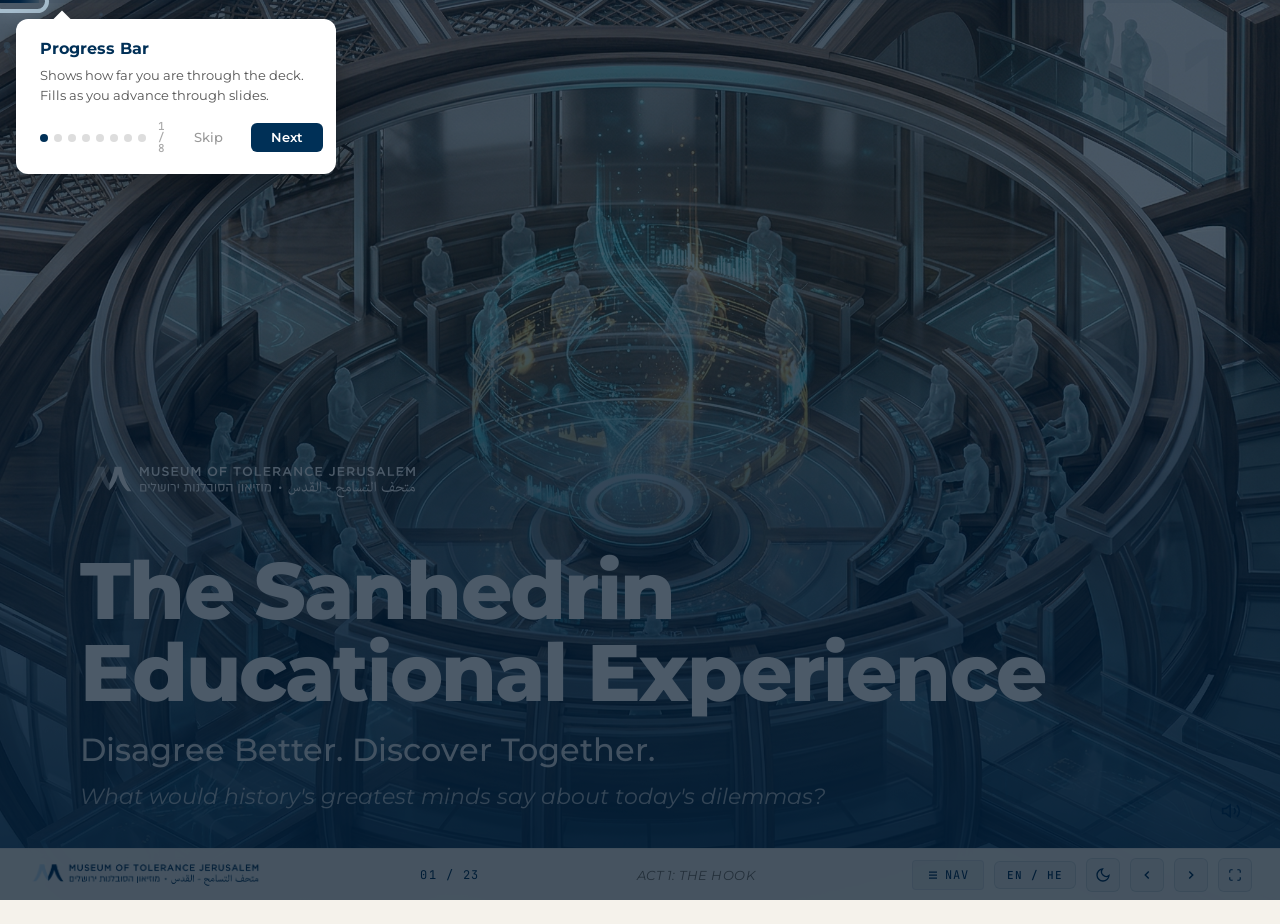
==== commit 9335d248: "feat: Technology Research appendix with vendors, China deep-dive, YouTube embeds New Appendix R: Tec" ====
--- a/index.html
+++ b/index.html
@@ -2794,6 +2794,399 @@
       </div>
       <div style="flex: 1; min-height: 0;">
         <embed src="docs/sanhedrin_v3.1_architecture.pdf" type="application/pdf" style="width: 100%; height: 100%; border: none;">
+      </div>
+    </div>
+  </div>
+</section>
+
+<!-- ============================================================
+     APPENDIX R: Technology Landscape Research
+     ============================================================ -->
+<section class="slide slide--appendix" data-act="APPENDIX" data-appendix="true" id="appendix-research">
+  <div class="lang-en">
+    <div class="layout-statement" style="padding: 0; align-items: stretch;">
+      <div class="sow-doc">
+        <div class="sow-sticky">
+          <div style="display:flex;align-items:center;gap:16px;margin-bottom:8px">
+            <img src="assets/logos/motj-logo-horizontal.png" alt="MOTJ" style="height:32px;width:auto">
+            <div class="label" style="color:var(--navy);margin-bottom:0">APPENDIX R</div>
+          </div>
+          <h2>Technology Landscape Research</h2>
+          <div class="sow-sticky-meta">Cutting-edge immersive technologies for the Sanhedrin Experience. Competitive scan of global precedents, holographic displays, AI digital humans, and budget frameworks.</div>
+          <div class="sow-toc-row">
+            <a href="#research-china" onclick="sowJump(event,'research-china')">1. China Leads</a>
+            <a href="#research-holographic" onclick="sowJump(event,'research-holographic')">2. Holographic Tech</a>
+            <a href="#research-ai-humans" onclick="sowJump(event,'research-ai-humans')">3. AI Digital Humans</a>
+            <a href="#research-precedent" onclick="sowJump(event,'research-precedent')">4. USC Shoah Foundation</a>
+            <a href="#research-opportunity" onclick="sowJump(event,'research-opportunity')">5. Sanhedrin Opportunity</a>
+            <a href="#research-budget" onclick="sowJump(event,'research-budget')">6. Budget Tiers</a>
+            <a href="#research-vendors" onclick="sowJump(event,'research-vendors')">7. Vendor Landscape</a>
+            <a href="#research-china-vendors" onclick="sowJump(event,'research-china-vendors')">8. China: Vendors + Inspiration</a>
+          </div>
+        </div>
+        <div class="sow-body">
+
+          <!-- ======== SECTION 1: CHINA ======== -->
+          <div style="background: linear-gradient(135deg, rgba(0,48,87,0.08), rgba(189,214,230,0.15)); border-left: 4px solid var(--navy); border-radius: 4px; padding: 24px 28px; margin: 32px 0;">
+            <h3 id="research-china" style="margin-top:0; font-size: 22px; color: var(--navy);">1. CHINA IS 3-5 YEARS AHEAD</h3>
+            <p style="font-size: 17px; font-weight: 500; color: var(--text); margin-bottom: 20px;">China has made immersive cultural technology a national strategic priority. Their museums are not experimenting with immersion; they are deploying it at scale. The 15th Five-Year Plan (2026-2030) explicitly funds digital innovation for cultural heritage. This is the competitive benchmark the Sanhedrin must measure against.</p>
+          </div>
+
+          <h4>Shanghai Museum: 3D/12D Holographic Works</h4>
+          <p>The Shanghai Museum has deployed 3D and "12D" holographic installations that transform ancient artifacts into immersive experiences. Their Spring Festival immersive programs drew hundreds of thousands of visitors in early 2026, demonstrating that cultural institutions can generate massive foot traffic through technology-first experiences.</p>
+          <ul>
+            <li><a href="https://en.people.cn/n3/2026/0224/c90000-20427524.html" target="_blank" rel="noopener">Source: People's Daily, Feb 2026</a></li>
+          </ul>
+
+          <h4>Shenzhen Science and Technology Museum</h4>
+          <p>Designed by Zaha Hadid Architects, this museum is 80% "deep immersive" by design. The building itself is the exhibit. Visitors move through projection-mapped corridors, interactive holographic displays, and AI-driven narrative environments. This is not a museum with some screens; it is an immersive environment that happens to contain educational content.</p>
+          <ul>
+            <li><a href="https://sg.trip.com/moments/theme/poi-shenzhen-science-and-technolog-museum-150197767-attraction-993137/" target="_blank" rel="noopener">Source: Trip.com overview</a></li>
+          </ul>
+
+          <h4>Zhejiang Provincial Museum: 40-Meter Holographic Scroll</h4>
+          <p>A 40-meter holographic rendering of a classical Chinese scroll painting, bringing historical scenes to life at monumental scale. Visitors walk alongside the scroll as figures animate, weather changes, and seasons shift. This is the kind of spectacle that creates viral social media moments and repeat visits.</p>
+
+          <h4>Palace Museum (Forbidden City): AI Historical Figure Interactions</h4>
+          <p>The Palace Museum has deployed AI-powered historical figure interactions and digital twin technology to let visitors converse with emperors and scholars. This is the closest existing precedent to the Sanhedrin concept, but it operates as single-character Q&A rather than multi-agent discourse.</p>
+          <ul>
+            <li><a href="https://www.facebook.com/chinacultureorg/posts/1234955962078771/" target="_blank" rel="noopener">Source: China Culture Organization</a></li>
+          </ul>
+
+          <h4>Chinese Hardware Dominance</h4>
+          <p>Chinese LED manufacturers (Leyard, Unilumin, Absen) dominate the global fine-pitch LED market. BOE produces transparent OLED panels used as "magic glass" overlays in museums worldwide. WiMi Hologram Cloud offers AI-driven holographic content generation at scale. The supply chain for immersive museum hardware runs through China.</p>
+
+          <!-- ======== SECTION 2: HOLOGRAPHIC TECH ======== -->
+          <h3 id="research-holographic" style="margin-top: 56px;">2. HOLOGRAPHIC TECHNOLOGY</h3>
+          <p style="font-weight: 500;">The Sanhedrin does not require holograms to be dramatic. Two parallel paths exist, each capable of creating world-class spectacle. The choice depends on budget, timeline, and venue constraints.</p>
+
+          <h4 style="color: var(--navy); border-bottom: 2px solid var(--navy); padding-bottom: 8px; margin-top: 32px;">PATH A: HOLOGRAM DISPLAYS</h4>
+
+          <h4>RAVATAR: AI Holograms in Museums</h4>
+          <p>RAVATAR specializes in AI-powered holographic characters for museums and public venues. Their Howard Carter hologram at the Elliott Museum (Stuart, FL) lets visitors have real-time conversations with a life-size, photorealistic historical figure. At VivaTech 2024, they demonstrated a Da Vinci hologram. This is the closest commercial product to what a single Sanhedrin Sage would look like.</p>
+          <ul>
+            <li><a href="https://ravatar.com/holographic-howard-carter-live-at-elliot-museum/" target="_blank" rel="noopener">Source: RAVATAR, Howard Carter at Elliott Museum</a></li>
+          </ul>
+          <div style="margin: 20px 0;">
+            <iframe width="560" height="315" src="https://www.youtube.com/embed/j6x0leyyHNo" title="RAVATAR Howard Carter Demo" frameborder="0" allow="accelerometer; autoplay; clipboard-write; encrypted-media; gyroscope; picture-in-picture" allowfullscreen style="max-width:100%; border-radius: 4px;"></iframe>
+          </div>
+
+          <h4>Proto Hologram: Museum Installations</h4>
+          <p>Proto's holographic displays are installed at the Walmart Museum (Sam Walton hologram) and Crystal Bridges Museum of American Art. Their units are commercial-grade, proven in high-traffic public environments, and available for custom content integration.</p>
+          <ul>
+            <li><a href="https://protohologram.com/press-home/" target="_blank" rel="noopener">Source: Proto Hologram press</a></li>
+          </ul>
+
+          <h4>Looking Glass 86" HLD: Glasses-Free Holographic Display</h4>
+          <p>The Looking Glass 86" Holo-Luminescent Display is the first large-format, glasses-free holographic display designed for public venues. Priced at $15,000/unit, shipping June 2026. Multiple units arranged in a semicircle could create the Sanhedrin council chamber effect at a fraction of the cost of custom projection setups.</p>
+          <ul>
+            <li><a href="https://blog.lookingglassfactory.com/introducing-the-86-hololuminescent-display-pre-orders-open-today/" target="_blank" rel="noopener">Source: Looking Glass Factory blog</a></li>
+          </ul>
+          <div style="margin: 20px 0; display: flex; gap: 16px; flex-wrap: wrap;">
+            <iframe width="560" height="315" src="https://www.youtube.com/embed/V0Z6mRm6rxE" title="Looking Glass 86 HLD - ISE 2026" frameborder="0" allow="accelerometer; autoplay; clipboard-write; encrypted-media; gyroscope; picture-in-picture" allowfullscreen style="max-width:100%; border-radius: 4px;"></iframe>
+            <iframe width="560" height="315" src="https://www.youtube.com/embed/GkjSPrJxQqk" title="Looking Glass 86 HLD - CES 2026" frameborder="0" allow="accelerometer; autoplay; clipboard-write; encrypted-media; gyroscope; picture-in-picture" allowfullscreen style="max-width:100%; border-radius: 4px;"></iframe>
+          </div>
+
+          <h4>HoloTheater at MODS Fort Lauderdale</h4>
+          <p>The first custom-built holographic theater in the United States, installed at the Museum of Discovery and Science. Purpose-built room with holographic projection, spatial audio, and audience seating designed as a single integrated experience. This is the closest architectural precedent to what a purpose-built Sanhedrin chamber could become.</p>
+          <ul>
+            <li><a href="https://macgillivrayfreeman.com/press-release/holotheatermods/" target="_blank" rel="noopener">Source: MacGillivray Freeman Films</a></li>
+          </ul>
+          <div style="margin: 20px 0;">
+            <iframe width="560" height="315" src="https://www.youtube.com/embed/0JeG8j_e1PU" title="HoloTheater at MODS" frameborder="0" allow="accelerometer; autoplay; clipboard-write; encrypted-media; gyroscope; picture-in-picture" allowfullscreen style="max-width:100%; border-radius: 4px;"></iframe>
+          </div>
+
+          <h4 style="color: var(--navy); border-bottom: 2px solid var(--navy); padding-bottom: 8px; margin-top: 40px;">PATH B: NON-HOLOGRAM "WOW" (EQUALLY DRAMATIC)</h4>
+
+          <h4>teamLab Borderless</h4>
+          <p>Room-scale projection mapping with AI-reactive elements. Sells out months in advance. No holograms, no headsets, no screens. Just walls, floors, ceilings, and light. Proves that projection alone can create experiences people fly across the world to see.</p>
+          <ul>
+            <li><a href="https://www.teamlab.art/e/tokyo/" target="_blank" rel="noopener">Source: teamLab Borderless Tokyo</a></li>
+          </ul>
+          <div style="margin: 20px 0;">
+            <iframe width="560" height="315" src="https://www.youtube.com/embed/roeqzvJYvBs" title="teamLab Borderless" frameborder="0" allow="accelerometer; autoplay; clipboard-write; encrypted-media; gyroscope; picture-in-picture" allowfullscreen style="max-width:100%; border-radius: 4px;"></iframe>
+          </div>
+
+          <h4>Meow Wolf</h4>
+          <p>60+ rooms of physical and digital hybrid immersion across three locations. Over 1 million visitors per year. Built by artists, not technologists. Demonstrates that physical set design combined with targeted digital elements can be more compelling than pure-technology approaches.</p>
+          <ul>
+            <li><a href="https://meowwolf.com/visit" target="_blank" rel="noopener">Source: Meow Wolf</a></li>
+          </ul>
+
+          <h4>Refik Anadol / DATALAND</h4>
+          <p>The world's first AI art museum, opening spring 2026 at Frank Gehry's The Grand LA. "Machine Hallucinations" transforms massive datasets into immersive visual environments. Anadol's work proves that AI-generated visuals projected at architectural scale can be a destination attraction.</p>
+          <ul>
+            <li><a href="https://refikanadol.com/" target="_blank" rel="noopener">Source: Refik Anadol Studio</a></li>
+          </ul>
+
+          <h4>ABBA Voyage</h4>
+          <p>65-megapixel LED walls combined with Pepper's ghost technique in a purpose-built 3,000-seat venue. Sold out continuously since 2022. ILM created the digital avatars using 160 cameras. $175M total budget. Demonstrates that audiences will pay premium prices for high-fidelity digital characters in a physical venue.</p>
+          <ul>
+            <li><a href="https://www.ingenia.org.uk/articles/how-abba-voyage-was-made/" target="_blank" rel="noopener">Source: Ingenia (Royal Academy of Engineering)</a></li>
+          </ul>
+
+          <h4>Sleep No More (Punchdrunk)</h4>
+          <p>13 years running. Over 2 million attendees. 100+ rooms of immersive theater across five floors. No screens at all. Pure physical staging with live performers. Proves that the "immersive experience" format has massive commercial longevity when executed at high quality.</p>
+          <ul>
+            <li><a href="https://www.punchdrunk.com/work/sleep-no-more-new-york/" target="_blank" rel="noopener">Source: Punchdrunk</a></li>
+          </ul>
+
+          <h4>Projection Mapping in Bright Rooms: Osaka University Breakthrough</h4>
+          <p>In March 2026, Osaka University published a breakthrough in projection mapping that works in brightly lit environments, eliminating the traditional requirement for dark rooms. This could fundamentally change museum projection design, allowing immersive projections to coexist with natural lighting and traditional exhibits.</p>
+          <ul>
+            <li><a href="https://www.eurekalert.org/news-releases/1121276" target="_blank" rel="noopener">Source: EurekAlert, March 2026</a></li>
+          </ul>
+
+          <!-- ======== SECTION 3: AI DIGITAL HUMANS ======== -->
+          <h3 id="research-ai-humans" style="margin-top: 56px;">3. AI DIGITAL HUMANS</h3>
+          <p>Real-time character animation has reached a quality threshold where AI-driven talking heads are indistinguishable from video at normal viewing distances. The Sanhedrin Sages can be brought to life with sub-second response times and photorealistic lip sync.</p>
+
+          <h4>D-ID V4 (March 2026): Visual AI Agents</h4>
+          <p>D-ID's V4 platform, launched March 2026, delivers sub-0.5-second conversational turns with 4K lip-sync quality and direct LLM connection. This is the current state of the art for real-time AI talking portraits, the core technology that would animate each Sage on their dedicated screen.</p>
+          <ul>
+            <li><a href="https://www.d-id.com/blog/v4-expressive-visual-agents/" target="_blank" rel="noopener">Source: D-ID blog, V4 announcement</a></li>
+            <li><a href="https://www.forbes.com/sites/gilpress/2026/03/16/d-id-introduces-new-visual-ai-agents-signaling-a-new-ai-interface/" target="_blank" rel="noopener">Forbes coverage: D-ID Visual AI Agents</a></li>
+          </ul>
+
+          <h4>ElevenLabs Flash v2.5: Ultra-Low Latency TTS</h4>
+          <p>75ms latency text-to-speech, enabling Sages to respond in near-real-time with emotionally expressive, human-quality voices. Combined with D-ID's visual pipeline, this creates the illusion of a live conversation with a historical figure.</p>
+
+          <h4>Open Source Alternatives</h4>
+          <p>MuseTalk, Linly-Talker-Stream, and LivePortrait offer open-source real-time talking head generation. These provide fallback options and customization flexibility for the development team, particularly for prototyping and POC phases where commercial API costs need to be controlled.</p>
+
+          <div style="background: rgba(200,50,50,0.08); border-left: 4px solid #c83232; border-radius: 4px; padding: 16px 20px; margin: 24px 0;">
+            <p style="margin: 0; font-weight: 600; color: #c83232;">WARNING: Soul Machines entered receivership in February 2026. Do not use or rely on their platform for any Sanhedrin development.</p>
+          </div>
+
+          <!-- ======== SECTION 4: USC SHOAH FOUNDATION ======== -->
+          <h3 id="research-precedent" style="margin-top: 56px;">4. CLOSEST PRECEDENT: USC SHOAH FOUNDATION</h3>
+
+          <h4>Dimensions in Testimony</h4>
+          <p>The USC Shoah Foundation's "Dimensions in Testimony" project is the single closest precedent to the Sanhedrin concept. Holocaust survivors were recorded answering 1,500 pre-scripted questions each, and NLP matching allows visitors to ask natural-language questions and receive video responses. The system is deployed at 15+ museums including the Illinois Holocaust Museum, Dallas Holocaust Museum, Holocaust Memorial Miami, and the Museum of Jewish Heritage in New York City.</p>
+          <ul>
+            <li><a href="https://sfi.usc.edu/dit" target="_blank" rel="noopener">Source: USC Shoah Foundation, Dimensions in Testimony</a></li>
+          </ul>
+          <div style="margin: 20px 0;">
+            <iframe width="560" height="315" src="https://www.youtube.com/embed/nGzAc9mIoTM" title="Dimensions in Testimony" frameborder="0" allow="accelerometer; autoplay; clipboard-write; encrypted-media; gyroscope; picture-in-picture" allowfullscreen style="max-width:100%; border-radius: 4px;"></iframe>
+          </div>
+
+          <p><strong>Key differences from the Sanhedrin:</strong></p>
+          <ul>
+            <li>Dimensions in Testimony uses pre-recorded video (NOT real-time AI generation)</li>
+            <li>Single-character Q&A only (no multi-agent discourse)</li>
+            <li>2D video displays (not holographic), though the Foundation has stated these are "3D-ready for future deployment"</li>
+            <li>1,500 questions per survivor limits the interaction surface; the Sanhedrin's LLM-powered Sages have no such ceiling</li>
+          </ul>
+
+          <!-- ======== SECTION 5: THE OPPORTUNITY ======== -->
+          <h3 id="research-opportunity" style="margin-top: 56px;">5. THE SANHEDRIN OPPORTUNITY</h3>
+
+          <div style="background: linear-gradient(135deg, rgba(0,48,87,0.08), rgba(189,214,230,0.15)); border-left: 4px solid var(--navy); border-radius: 4px; padding: 24px 28px; margin: 24px 0;">
+            <p style="font-size: 17px; font-weight: 600; color: var(--navy); margin-bottom: 12px;">No museum anywhere in the world is doing multi-agent AI debate.</p>
+            <p style="margin: 0;">The closest existing experiences are single-character Q&A systems (RAVATAR, Dimensions in Testimony). The Sanhedrin would be the FIRST multi-agent interactive discourse experience in any museum globally. This is a genuine first-mover opportunity.</p>
+          </div>
+
+          <h4>Competitive Comparison</h4>
+          <table class="gloss-table">
+            <thead>
+              <tr>
+                <th>Capability</th>
+                <th>Standard Chatbot</th>
+                <th>Single Character (RAVATAR / DIT)</th>
+                <th>Sanhedrin Experience</th>
+              </tr>
+            </thead>
+            <tbody>
+              <tr><td>Visual Presence</td><td>Text on screen</td><td>One AI figure, life-size</td><td>Multiple Sages, each with dedicated display</td></tr>
+              <tr><td>Interaction Model</td><td>Type and wait</td><td>Speak and listen (1-on-1)</td><td>Multi-agent structured discourse with audience participation</td></tr>
+              <tr><td>Knowledge Depth</td><td>Generic LLM</td><td>Character-specific persona</td><td>Layered knowledge architecture (K1-K4), 80 unique Sage profiles</td></tr>
+              <tr><td>Discourse Quality</td><td>None</td><td>Scripted or single-turn</td><td>Named discourse moves (Kushiya, Terutz, Bridge), quality-scored in real time</td></tr>
+              <tr><td>Audience Role</td><td>Passive reader</td><td>Questioner</td><td>Active voter, evaluator, participant in moral reasoning</td></tr>
+              <tr><td>Repeatability</td><td>Identical outputs</td><td>Limited (pre-recorded) or semi-varied</td><td>Infinite: different Sages, dilemmas, and audience dynamics every session</td></tr>
+              <tr><td>Educational Framework</td><td>None</td><td>Informational</td><td>Talmudic methodology, 13 Thinking Modes, measurable learning outcomes</td></tr>
+            </tbody>
+          </table>
+
+          <!-- ======== SECTION 6: BUDGET TIERS ======== -->
+          <h3 id="research-budget" style="margin-top: 56px;">6. BUDGET TIERS</h3>
+          <p>Three implementation tiers, each delivering a complete experience at different levels of spectacle and permanence.</p>
+
+          <table class="gloss-table">
+            <thead>
+              <tr>
+                <th>Component</th>
+                <th>Tier 1: POC ($50-150K)</th>
+                <th>Tier 2: Signature ($150-500K)</th>
+                <th>Tier 3: Destination ($500K-2M+)</th>
+              </tr>
+            </thead>
+            <tbody>
+              <tr>
+                <td><strong>Sage Displays</strong></td>
+                <td>3 large screens (portrait orientation)</td>
+                <td>5-7 Proto Hologram units</td>
+                <td>Purpose-built holographic theater (Looking Glass HLD array or custom projection)</td>
+              </tr>
+              <tr>
+                <td><strong>AI Pipeline</strong></td>
+                <td>D-ID API + GPT-4o + ElevenLabs</td>
+                <td>Custom fine-tuned models, dedicated GPU inference</td>
+                <td>On-premise inference cluster, sub-200ms end-to-end latency</td>
+              </tr>
+              <tr>
+                <td><strong>Audio</strong></td>
+                <td>Standard speakers</td>
+                <td>Directional audio (each Sage has spatial position)</td>
+                <td>Full spatial audio system, haptic floor elements</td>
+              </tr>
+              <tr>
+                <td><strong>Audience Interaction</strong></td>
+                <td>Slido voting on personal phones</td>
+                <td>MOTJ Pathfinder devices, dedicated voting hardware</td>
+                <td>Pathfinder devices + environmental sensors + gesture recognition</td>
+              </tr>
+              <tr>
+                <td><strong>Lighting</strong></td>
+                <td>Basic theatrical lighting</td>
+                <td>Programmatic DMX lighting synced to discourse state</td>
+                <td>Full environmental control: lighting, projection mapping, atmospheric effects</td>
+              </tr>
+              <tr>
+                <td><strong>Venue</strong></td>
+                <td>Existing room, portable setup</td>
+                <td>Dedicated room with acoustic treatment</td>
+                <td>Purpose-built Sanhedrin chamber, architectural integration</td>
+              </tr>
+              <tr>
+                <td><strong>Timeline</strong></td>
+                <td>3-4 months</td>
+                <td>6-9 months</td>
+                <td>12-18 months</td>
+              </tr>
+            </tbody>
+          </table>
+
+          <h3 id="research-vendors" style="margin-top: 56px;">7. VENDOR LANDSCAPE: WHO CAN BUILD THIS</h3>
+          <p>Potential vendors organized by capability tier, from full creative+technical partners to specialized component providers.</p>
+
+          <div style="padding: 20px 24px; background: rgba(0,48,87,0.04); border-left: 4px solid var(--navy); border-radius: 0 8px 8px 0; margin-bottom: 24px;">
+            <p style="font-size: 15px; color: var(--text); margin: 0;"><strong>RFP Strategy (per Rambam model):</strong> Three separate tracks: (1) Full experience design, (2) AI brain + character tech, (3) Display/environment + local AV integration.</p>
+          </div>
+
+          <h4 style="color: var(--navy); margin-top: 28px;">Tier 1: Full Creative + Technical (Design AND Build)</h4>
+          <table class="gloss-table">
+            <thead><tr><th>Vendor</th><th>HQ</th><th>Specialty</th><th>Why They Fit</th></tr></thead>
+            <tbody>
+              <tr><td><strong><a href="https://momentfactory.com/" target="_blank" style="color:var(--navy)">Moment Factory</a></strong></td><td>Montreal</td><td>Immersive storytelling, projection mapping, interactive museums</td><td>Gold standard. Created Milken Center "Perpetual Story Machine" (interactive walkthrough with gameplay). 93+ immersive projects. Sagrada Familia, Changi Airport, Futuroscope.</td></tr>
+              <tr><td><strong><a href="https://ravatar.com/" target="_blank" style="color:var(--navy)">RAVATAR</a></strong></td><td>International</td><td>AI holograms for museums, real-time conversational avatars</td><td>Purpose-built for this exact use case. Howard Carter (Elliott Museum), Da Vinci (VivaTech), Alan Turing, Nikola Tesla, Marie Curie. 1,000+ daily interactions per deployment.</td></tr>
+              <tr><td><strong><a href="https://www.exhibitry.com/" target="_blank" style="color:var(--navy)">Exhibitry</a></strong></td><td>US</td><td>Interactive exhibits, AI avatars, holograms</td><td>"The Tech, Craft, and Art of Storytelling." Jim Lovell hologram. Kennedy Space Center Gateway. Real-time AI avatar experience builder.</td></tr>
+              <tr><td><strong><a href="https://www.neopangea.com/" target="_blank" style="color:var(--navy)">NeoPangea</a></strong></td><td>US</td><td>Museum exhibit design, holograms, AR, gamification</td><td>Strong on storytelling + spectacle. National Geographic partnership. 21 years of exhibit design.</td></tr>
+              <tr style="background: rgba(0,48,87,0.04);"><td><strong><a href="https://www.diskin.com/" target="_blank" style="color:var(--navy)">DISKIN</a></strong></td><td><strong>Israel (Jerusalem)</strong></td><td>Immersive museums, holographic projections, 3D-projection</td><td>Already built <strong>Friends of Zion Museum Jerusalem</strong> (holograms + 3D projection + interactive displays). Knows MOTJ's neighborhood. VISA Innovation Center NYC, Technion Visitor Center.</td></tr>
+            </tbody>
+          </table>
+
+          <div style="display: flex; gap: 16px; flex-wrap: wrap; margin: 24px 0;">
+            <div style="flex: 1; min-width: 280px;">
+              <p style="font-size: 13px; font-weight: 600; color: var(--taupe); margin-bottom: 8px;">Moment Factory: Perpetual Story Machine (Milken Center)</p>
+              <iframe width="100%" height="200" src="https://www.youtube.com/embed/liEcKKb7cjs" frameborder="0" allow="accelerometer; autoplay; clipboard-write; encrypted-media; gyroscope; picture-in-picture" allowfullscreen style="border-radius: 8px;"></iframe>
+            </div>
+            <div style="flex: 1; min-width: 280px;">
+              <p style="font-size: 13px; font-weight: 600; color: var(--taupe); margin-bottom: 8px;">DISKIN: Friends of Zion Museum Jerusalem</p>
+              <iframe width="100%" height="200" src="https://www.youtube.com/embed/1Osv8HH-Ov4" frameborder="0" allow="accelerometer; autoplay; clipboard-write; encrypted-media; gyroscope; picture-in-picture" allowfullscreen style="border-radius: 8px;"></iframe>
+            </div>
+            <div style="flex: 1; min-width: 280px;">
+              <p style="font-size: 13px; font-weight: 600; color: var(--taupe); margin-bottom: 8px;">Exhibitry: HoloTube at Kennedy Space Center</p>
+              <iframe width="100%" height="200" src="https://www.youtube.com/embed/Gpq_PSDMS_c" frameborder="0" allow="accelerometer; autoplay; clipboard-write; encrypted-media; gyroscope; picture-in-picture" allowfullscreen style="border-radius: 8px;"></iframe>
+            </div>
+          </div>
+
+          <h4 style="color: var(--navy); margin-top: 28px;">Tier 2: Technology Specialists (Component Providers)</h4>
+          <table class="gloss-table">
+            <thead><tr><th>Vendor</th><th>HQ</th><th>Role in Sanhedrin</th><th>Price</th></tr></thead>
+            <tbody>
+              <tr style="background: rgba(0,48,87,0.04);"><td><strong><a href="https://www.d-id.com/" target="_blank" style="color:var(--navy)">D-ID</a></strong></td><td><strong>Israel (Tel Aviv)</strong></td><td>AI character animation. V4 Expressive Visual Agents: sub-0.5s turns, 4K lip-sync, LLM-connected.</td><td>API pricing</td></tr>
+              <tr><td><strong><a href="https://protohologram.com/" target="_blank" style="color:var(--navy)">Proto Hologram</a></strong></td><td>US</td><td>Physical holographic display hardware for sages. Sam Walton (Walmart Museum), Crystal Bridges.</td><td>$25-65K per unit</td></tr>
+              <tr><td><strong><a href="https://lookingglassfactory.com/" target="_blank" style="color:var(--navy)">Looking Glass Factory</a></strong></td><td>US/HK</td><td>86" glasses-free holographic display. Ships June 2026.</td><td>$15-20K per unit</td></tr>
+              <tr><td><strong><a href="https://elevenlabs.io/" target="_blank" style="color:var(--navy)">ElevenLabs</a></strong></td><td>US</td><td>Voice synthesis for all 80 sages. 75ms latency. Already used in Rambam deck narration.</td><td>API pricing</td></tr>
+              <tr><td><strong><a href="https://www.ailias.vip/" target="_blank" style="color:var(--navy)">Ailias</a></strong></td><td>UK</td><td>Full-body conversational AI holograms. Rental, purchase, or bespoke for museums.</td><td>Custom quote</td></tr>
+              <tr><td><strong><a href="https://www.timelooper.com/" target="_blank" style="color:var(--navy)">TimeLooper</a></strong></td><td>US</td><td>AI holograms for museums + personalized visitor journey pathways.</td><td>Custom quote</td></tr>
+            </tbody>
+          </table>
+
+          <h4 style="color: var(--navy); margin-top: 28px;">Tier 3: Immersive Environment Builders (Non-Hologram Drama)</h4>
+          <table class="gloss-table">
+            <thead><tr><th>Vendor</th><th>HQ</th><th>What They Bring</th></tr></thead>
+            <tbody>
+              <tr><td><strong><a href="https://www.grande-experiences.com/" target="_blank" style="color:var(--navy)">Grande Experiences</a></strong></td><td>Australia</td><td>Immersive projection exhibitions. 5 continents, 25M+ visitors. Van Gogh Alive creators. Gaussian Splatting + photogrammetry.</td></tr>
+              <tr><td><strong><a href="https://www.futurecolossal.com/" target="_blank" style="color:var(--navy)">Future Colossal</a></strong></td><td>US</td><td>"AI + Interactive Narratives" for unmanned attractions. Tracking, computer vision, sensory immersion.</td></tr>
+              <tr><td><strong><a href="https://dimin.com/" target="_blank" style="color:var(--navy)">Dimensional Innovations</a></strong></td><td>US</td><td>Full build: immersive technology, projection mapping, sports/museum. "We create technology trends."</td></tr>
+              <tr><td><strong><a href="https://ideum.com/" target="_blank" style="color:var(--navy)">Ideum</a></strong></td><td>US</td><td>25 years museum exhibit design. Touch tables, AV integration, custom interactive software.</td></tr>
+              <tr><td><strong><a href="https://macgillivrayfreeman.com/" target="_blank" style="color:var(--navy)">BASE Xperiential + MacGillivray Freeman</a></strong></td><td>US</td><td>Built first custom HoloTheater in the US (MODS Fort Lauderdale). Holographic cinema format.</td></tr>
+            </tbody>
+          </table>
+
+          <h4 style="color: var(--navy); margin-top: 28px;">Israeli Local Ecosystem</h4>
+          <table class="gloss-table">
+            <thead><tr><th>Company/Precedent</th><th>Relevance</th></tr></thead>
+            <tbody>
+              <tr><td><strong>DISKIN (Jerusalem)</strong></td><td>Friends of Zion Museum: holograms, 3D projection, interactive displays. Same city as MOTJ.</td></tr>
+              <tr><td><strong>D-ID (Tel Aviv)</strong></td><td>Israeli AI avatar company. Direct access to engineering team. V4 launched March 2026.</td></tr>
+              <tr><td><strong>Tower of David Museum</strong></td><td>Precedent: $50M renovation, 6 years, cutting-edge immersive tech in Jerusalem. Their vendor network is the local playbook.</td></tr>
+              <tr><td><strong>Infinity Museum Jerusalem</strong></td><td>Designed by Dakar Azulay. 1,800 sqm, 8 immersive rooms at Pais Arena. Proves Jerusalem audience appetite.</td></tr>
+              <tr><td><strong>RealView Imaging (Israel)</strong></td><td>Israeli holographic display company. Medical holography that could cross into museum applications.</td></tr>
+            </tbody>
+          </table>
+
+          <h3 id="research-china-vendors" style="margin-top: 56px;">8. CHINA: VENDORS + INSPIRATION DEEP DIVE</h3>
+
+          <div style="padding: 24px 28px; background: rgba(0,48,87,0.06); border-radius: 12px; margin-bottom: 24px;">
+            <p style="font-size: 18px; font-weight: 700; color: var(--navy); margin: 0 0 12px 0;">Why China Matters for This Project</p>
+            <p style="font-size: 15px; color: var(--text-sub); margin: 0; line-height: 1.6;">China's museum immersive technology ecosystem is 3-5 years ahead of the West in deployment scale. The combination of cheap manufacturing (LED, display, projection), government cultural investment ($billions via Five-Year Plans), massive domestic tourism, and willingness to go big means Chinese museums deploy tech that Western museums discuss in grant proposals. Shenzhen is the hardware supply chain capital. The China holographic display market is projected to reach $3.2 billion by 2034.</p>
+          </div>
+
+          <h4 style="color: var(--navy); margin-top: 28px;">Chinese Hardware Manufacturers (Display + LED)</h4>
+          <table class="gloss-table">
+            <thead><tr><th>Company</th><th>What They Make</th><th>Museum Relevance</th></tr></thead>
+            <tbody>
+              <tr><td><strong>Leyard</strong> (Beijing)</td><td>Fine-pitch LED walls, immersive LED environments</td><td>Global leader in sub-1mm pixel pitch LED. "Immersive experience" solutions for cultural venues. Used in museums worldwide.</td></tr>
+              <tr><td><strong>Unilumin</strong> (Shenzhen)</td><td>Fine-pitch LED displays, LED cinema</td><td>Premium LED walls at cinema quality. Direct competitor to Samsung "The Wall" at lower cost.</td></tr>
+              <tr><td><strong>Absen</strong> (Shenzhen)</td><td>LED display solutions</td><td>Third major Chinese LED manufacturer. Strong in events, museums, and corporate environments.</td></tr>
+              <tr><td><strong>BOE Technology</strong> (Beijing)</td><td>Transparent OLED, MicroLED panels</td><td>55" and 65" transparent OLED panels deployed in Chinese museums as "magic glass" overlays on physical artifacts.</td></tr>
+              <tr><td><strong>WiMi Hologram Cloud</strong> (NYSE: WIMI)</td><td>AI-driven holographic content generation</td><td>Mass-producing holographic fan arrays, mesh displays, Pepper's ghost systems. AI content generation pipeline.</td></tr>
+              <tr><td><strong>Audfly</strong> (China)</td><td>Indoor directional speakers</td><td>Nintendo adopted Audfly for museum project (2024): unique audio zones per exhibit without disturbing other displays.</td></tr>
+            </tbody>
+          </table>
+
+          <h4 style="color: var(--navy); margin-top: 28px;">Chinese Museum Inspirations (What to Study)</h4>
+          <table class="gloss-table">
+            <thead><tr><th>Museum / Experience</th><th>What They Did</th><th>Lesson for Sanhedrin</th></tr></thead>
+            <tbody>
+              <tr><td><strong>Shenzhen Science & Technology Museum</strong></td><td>Zaha Hadid building. 24 themed areas, 950+ exhibits, 80% supporting deep immersive experiences. Featured on CCTV as "world's first digital civilization-themed museum."</td><td>Scale of ambition. Proves visitors stay for hours when 80% of content is interactive, not passive.</td></tr>
+              <tr><td><strong>Shanghai Museum</strong></td><td>"Remarkable Ancestors" (2025-26): 3D and 12D holographic works where ancient art and modern digital art converge. Holographic facsimiles come alive.</td><td>Historical figures + holographic presentation = proven combination in Asia.</td></tr>
+              <tr><td><strong>Zhejiang Provincial Museum</strong></td><td>"Dwelling in the Fuchun Mountains": 600-year-old masterpiece as 5m x 40m holographic scroll. Massive scale.</td><td>Scale creates drama. 40-meter holographic scroll is a WOW moment Western museums rarely attempt.</td></tr>
+              <tr><td><strong>Palace Museum (Forbidden City)</strong></td><td>"Digital Forbidden City" initiative. AR glasses, interactive holographic exhibits, AI historical figure interactions. World's most ambitious museum digitization.</td><td>AI-powered historical figure interaction in a world heritage museum. Closest parallel to Sanhedrin.</td></tr>
+              <tr><td><strong>National Museum of China</strong></td><td>"Along the River During Qingming Festival": 12th century painting turned into walkthrough experience with 4,000+ animated characters. Originally Shanghai Expo, now touring.</td><td>Static historical content transformed into immersive walkthrough with thousands of animated elements.</td></tr>
+              <tr><td><strong>Xixia Imperial Tombs Museum</strong></td><td>"Xixia Musical Gathering" (2026): 300-meter corridor as moving stage. Actors + holographic "Flying Apsaras" + mist + lighting. Walk-and-watch immersive.</td><td>Blending live human facilitators with digital projection. Exactly the Sanhedrin model (human host + AI sages).</td></tr>
+              <tr><td><strong>China 15th Five-Year Plan</strong> (2026-30)</td><td>Government mandate for "developing new socialist culture with strong intellectual guidance." Palace Museum digital innovation as flagship.</td><td>Government-backed cultural tech investment at a scale unmatched in the West. China is the reference market for what's possible.</td></tr>
+            </tbody>
+          </table>
+
+          <h4 style="color: var(--navy); margin-top: 28px;">Chinese Immersive Experience Companies</h4>
+          <table class="gloss-table">
+            <thead><tr><th>Company</th><th>Specialty</th><th>Notable</th></tr></thead>
+            <tbody>
+              <tr><td><strong>teamLab</strong> (Tokyo, massive China presence)</td><td>Room-scale AI-reactive projection. Borderless concept.</td><td>Shanghai, Beijing, Shenzhen permanent installations. Sells out months ahead. Benchmark.</td></tr>
+              <tr><td><strong>d'strict</strong> (Seoul)</td><td>3D motion graphics, anamorphic illusions, interactive installations</td><td>Their Seoul "Wave" display went viral globally. Strong in APAC museum installations.</td></tr>
+              <tr><td><strong>SVG Tech</strong> (Shenzhen)</td><td>Holographic fan arrays, mesh displays, Pepper's ghost</td><td>Mass production at fraction of Western prices. Rapid prototyping.</td></tr>
+              <tr><td><strong>MicroCloud Hologram</strong> (Shenzhen)</td><td>Holographic visualization, AI content</td><td>Publicly traded. Large-scale holographic content pipeline.</td></tr>
+            </tbody>
+          </table>
+
+          <div style="padding: 20px 24px; background: rgba(0,48,87,0.04); border-left: 4px solid var(--navy); border-radius: 0 8px 8px 0; margin-top: 32px;">
+            <p style="font-size: 15px; color: var(--text); margin: 0;"><strong>Yoni's directive:</strong> "I want to define the dream, the experience, the drama, the educational message, and then let the market come back and say what's available." The RFP should go to at least one vendor from each tier, with Chinese manufacturers invited for the hardware/display components where their price-performance advantage is strongest.</p>
+          </div>
+
+        </div>
       </div>
     </div>
   </div>
@@ -5850,6 +6243,7 @@
         <button class="qn-item" onclick="qnGo(22)"><span class="qn-num">23</span>CTA</button>
         <div class="qn-group">Appendix</div>
         <button class="qn-item" onclick="qnGo('appendix-architecture')"><span class="qn-num" style="font-size:10px">ARCH</span>Architecture v3.1</button>
+        <button class="qn-item" onclick="qnGo('appendix-research')"><span class="qn-num">R</span>Tech Landscape Research</button>
         <button class="qn-item" onclick="qnGo('appendix-tech')"><span class="qn-num">A</span>Terms & Terminology</button>
         <button class="qn-item" onclick="qnGo('appendix-modes')"><span class="qn-num">B</span>13 Thinking Modes</button>
         <button class="qn-item" onclick="qnGo('appendix-program')"><span class="qn-num">P</span>Program Scope</button>
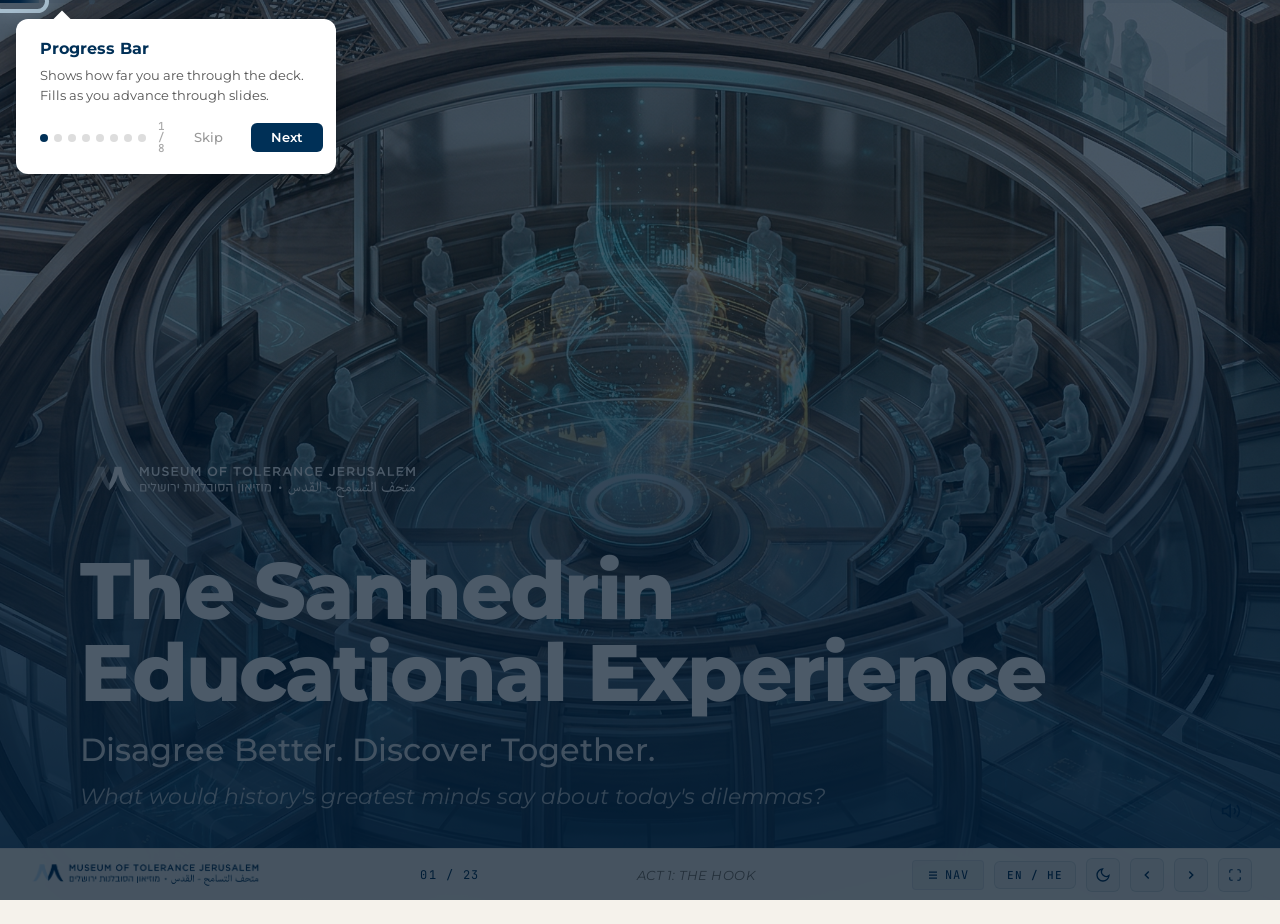
==== commit 0871d58f: "feat: Appendix R expanded - Spectacle Tech, China videos, Starcloud, 17 YouTube embeds - NEW section" ====
--- a/index.html
+++ b/index.html
@@ -2804,8 +2804,8 @@
      ============================================================ -->
 <section class="slide slide--appendix" data-act="APPENDIX" data-appendix="true" id="appendix-research">
   <div class="lang-en">
-    <div class="layout-statement" style="padding: 0; align-items: stretch;">
-      <div class="sow-doc">
+    <div class="layout-statement" style="padding: 0; align-items: stretch; height: auto; justify-content: flex-start;">
+      <div class="sow-doc" style="max-width: 1100px; padding: 40px 56px;">
         <div class="sow-sticky">
           <div style="display:flex;align-items:center;gap:16px;margin-bottom:8px">
             <img src="assets/logos/motj-logo-horizontal.png" alt="MOTJ" style="height:32px;width:auto">
@@ -2819,9 +2819,10 @@
             <a href="#research-ai-humans" onclick="sowJump(event,'research-ai-humans')">3. AI Digital Humans</a>
             <a href="#research-precedent" onclick="sowJump(event,'research-precedent')">4. USC Shoah Foundation</a>
             <a href="#research-opportunity" onclick="sowJump(event,'research-opportunity')">5. Sanhedrin Opportunity</a>
-            <a href="#research-budget" onclick="sowJump(event,'research-budget')">6. Budget Tiers</a>
-            <a href="#research-vendors" onclick="sowJump(event,'research-vendors')">7. Vendor Landscape</a>
-            <a href="#research-china-vendors" onclick="sowJump(event,'research-china-vendors')">8. China: Vendors + Inspiration</a>
+            <a href="#research-spectacle" onclick="sowJump(event,'research-spectacle')">6. Beyond Museums: Spectacle Tech</a>
+            <a href="#research-budget" onclick="sowJump(event,'research-budget')">7. Budget Tiers</a>
+            <a href="#research-vendors" onclick="sowJump(event,'research-vendors')">8. Vendor Landscape</a>
+            <a href="#research-china-vendors" onclick="sowJump(event,'research-china-vendors')">9. China: Vendors + Inspiration</a>
           </div>
         </div>
         <div class="sow-body">
@@ -2855,6 +2856,28 @@
 
           <h4>Chinese Hardware Dominance</h4>
           <p>Chinese LED manufacturers (Leyard, Unilumin, Absen) dominate the global fine-pitch LED market. BOE produces transparent OLED panels used as "magic glass" overlays in museums worldwide. WiMi Hologram Cloud offers AI-driven holographic content generation at scale. The supply chain for immersive museum hardware runs through China.</p>
+
+          <h4>Video: Chinese Immersive Museum Installations</h4>
+          <div style="display: flex; gap: 16px; flex-wrap: wrap; margin: 24px 0;">
+            <div style="flex: 1; min-width: 280px;">
+              <p style="font-size: 13px; font-weight: 600; color: var(--taupe); margin-bottom: 8px;">Forbidden City Digital Art by Barco</p>
+              <iframe width="100%" height="315" src="https://www.youtube.com/embed/7SvPSyK8K8k" frameborder="0" allow="accelerometer; autoplay; clipboard-write; encrypted-media; gyroscope; picture-in-picture" allowfullscreen style="border-radius: 8px;"></iframe>
+            </div>
+            <div style="flex: 1; min-width: 280px;">
+              <p style="font-size: 13px; font-weight: 600; color: var(--taupe); margin-bottom: 8px;">Palace Museum Immersive Exhibition</p>
+              <iframe width="100%" height="315" src="https://www.youtube.com/embed/rvN_TdJDvVU" frameborder="0" allow="accelerometer; autoplay; clipboard-write; encrypted-media; gyroscope; picture-in-picture" allowfullscreen style="border-radius: 8px;"></iframe>
+            </div>
+          </div>
+          <div style="display: flex; gap: 16px; flex-wrap: wrap; margin: 24px 0;">
+            <div style="flex: 1; min-width: 280px;">
+              <p style="font-size: 13px; font-weight: 600; color: var(--taupe); margin-bottom: 8px;">Unilumin Immersive LED Dome for Museums</p>
+              <iframe width="100%" height="315" src="https://www.youtube.com/embed/xY67LA5BIcc" frameborder="0" allow="accelerometer; autoplay; clipboard-write; encrypted-media; gyroscope; picture-in-picture" allowfullscreen style="border-radius: 8px;"></iframe>
+            </div>
+            <div style="flex: 1; min-width: 280px;">
+              <p style="font-size: 13px; font-weight: 600; color: var(--taupe); margin-bottom: 8px;">Leyard Immersive LED Tunnel for Museum</p>
+              <iframe width="100%" height="315" src="https://www.youtube.com/embed/q5J7ueb2QYM" frameborder="0" allow="accelerometer; autoplay; clipboard-write; encrypted-media; gyroscope; picture-in-picture" allowfullscreen style="border-radius: 8px;"></iframe>
+            </div>
+          </div>
 
           <!-- ======== SECTION 2: HOLOGRAPHIC TECH ======== -->
           <h3 id="research-holographic" style="margin-top: 56px;">2. HOLOGRAPHIC TECHNOLOGY</h3>
@@ -3007,8 +3030,56 @@
             </tbody>
           </table>
 
-          <!-- ======== SECTION 6: BUDGET TIERS ======== -->
-          <h3 id="research-budget" style="margin-top: 56px;">6. BUDGET TIERS</h3>
+          <!-- ======== SECTION 6: BEYOND MUSEUMS ======== -->
+          <h3 id="research-spectacle" style="margin-top: 56px;">6. BEYOND MUSEUMS: CUTTING-EDGE SPECTACLE TECH</h3>
+          <p style="font-weight: 500;">The most dramatic immersive technologies today were not built for museums. They come from entertainment, sports, concerts, and live performance. Each proves a capability directly applicable to the Sanhedrin chamber.</p>
+
+          <h4>The Sphere, Las Vegas ($2.3B)</h4>
+          <p>The largest LED structure on Earth. 160,000 sq ft interior LED surface, 16K resolution, 167,000 channels of spatial sound, haptic seats, scent and wind effects. The Sphere proves that audiences will pay premium prices for total sensory immersion. The technology exists at scale; the question is how to adapt it for a 30-80 person chamber.</p>
+          <div style="display: flex; gap: 16px; flex-wrap: wrap; margin: 24px 0;">
+            <div style="flex: 1; min-width: 280px;">
+              <p style="font-size: 13px; font-weight: 600; color: var(--taupe); margin-bottom: 8px;">Inside The Sphere: Full Experience Tour</p>
+              <iframe width="100%" height="315" src="https://www.youtube.com/embed/FoqilSF5Fv4" frameborder="0" allow="accelerometer; autoplay; clipboard-write; encrypted-media; gyroscope; picture-in-picture" allowfullscreen style="border-radius: 8px;"></iframe>
+            </div>
+          </div>
+
+          <h4>Cosm "Shared Reality" Venues</h4>
+          <p>87-foot LED domes in LA, Dallas, and Atlanta (Atlanta opening June 2026). Cosm recreates courtside and ringside experiences inside a dome, making every seat the best seat. The dome format is directly relevant to a circular Sanhedrin chamber where all participants need equal visual access to the Sages.</p>
+          <ul>
+            <li><a href="https://www.cosm.com/" target="_blank" rel="noopener">Source: cosm.com</a></li>
+          </ul>
+
+          <h4>Universal Epic Universe (May 2025)</h4>
+          <p>Universal's newest theme park introduced portal technology that creates complete sensory isolation between themed zones. Facial recognition replaces physical tickets. Boom coasters feature physical track gaps that create the sensation of freefall. This sets the new baseline for what audiences expect from immersive physical environments. The portal concept, transitioning visitors from the everyday world into the Sanhedrin chamber, is directly applicable.</p>
+          <ul>
+            <li><a href="https://www.universalorlando.com/web/en/us/theme-parks/epic-universe" target="_blank" rel="noopener">Source: Universal Orlando</a></li>
+          </ul>
+
+          <h4>Volcano Express, Reykjavik</h4>
+          <p>A 15-minute multi-dimensional cinematic spectacle at Harpa Concert Hall. Audiences soar over volcanic landscapes and plunge into eruptions through motion seats, wind, heat, and surround projection. Proves that a short-duration, high-intensity spectacle format works for cultural tourism at concert hall scale.</p>
+          <ul>
+            <li><a href="https://volcanoexpress.is/" target="_blank" rel="noopener">Source: volcanoexpress.is</a></li>
+          </ul>
+
+          <h4>Company Wayne McGregor "Infinite Bodies"</h4>
+          <p>AI-powered dance performance combining motion capture, machine learning choreography, and hyperreal 3D visuals. Dancers interact with AI-generated visual environments in real time. Demonstrates that AI can drive live performance aesthetics, not just static displays. The Sanhedrin Sages could benefit from similar motion-responsive visual design.</p>
+          <ul>
+            <li><a href="https://waynemcgregor.com/" target="_blank" rel="noopener">Source: waynemcgregor.com</a></li>
+          </ul>
+
+          <h4>Cosm + Cirque du Soleil "O"</h4>
+          <p>Cirque du Soleil's water-based "O" show reimagined inside an 87-foot Cosm LED dome. Live acrobatic performance meets fully immersive projection, blurring the boundary between physical performers and digital environment. This hybrid model, live human facilitator inside a digitally augmented space, is the exact format the Sanhedrin uses with its human host and AI Sages.</p>
+          <ul>
+            <li><a href="https://www.cosm.com/" target="_blank" rel="noopener">Source: cosm.com</a></li>
+          </ul>
+
+          <div style="background: linear-gradient(135deg, rgba(0,48,87,0.08), rgba(189,214,230,0.15)); border-left: 4px solid var(--navy); border-radius: 4px; padding: 24px 28px; margin: 32px 0;">
+            <p style="font-size: 17px; font-weight: 600; color: var(--navy); margin-bottom: 12px;">These technologies prove that the "WOW factor" Yoni demands exists in the market today.</p>
+            <p style="margin: 0;">The question is not whether dramatic technology exists, but how to adapt it for a 30-80 person civic discourse chamber at museum scale and budget.</p>
+          </div>
+
+          <!-- ======== SECTION 7: BUDGET TIERS ======== -->
+          <h3 id="research-budget" style="margin-top: 56px;">7. BUDGET TIERS</h3>
           <p>Three implementation tiers, each delivering a complete experience at different levels of spectacle and permanence.</p>
 
           <table class="gloss-table">
@@ -3066,7 +3137,7 @@
             </tbody>
           </table>
 
-          <h3 id="research-vendors" style="margin-top: 56px;">7. VENDOR LANDSCAPE: WHO CAN BUILD THIS</h3>
+          <h3 id="research-vendors" style="margin-top: 56px;">8. VENDOR LANDSCAPE: WHO CAN BUILD THIS</h3>
           <p>Potential vendors organized by capability tier, from full creative+technical partners to specialized component providers.</p>
 
           <div style="padding: 20px 24px; background: rgba(0,48,87,0.04); border-left: 4px solid var(--navy); border-radius: 0 8px 8px 0; margin-bottom: 24px;">
@@ -3088,15 +3159,15 @@
           <div style="display: flex; gap: 16px; flex-wrap: wrap; margin: 24px 0;">
             <div style="flex: 1; min-width: 280px;">
               <p style="font-size: 13px; font-weight: 600; color: var(--taupe); margin-bottom: 8px;">Moment Factory: Perpetual Story Machine (Milken Center)</p>
-              <iframe width="100%" height="200" src="https://www.youtube.com/embed/liEcKKb7cjs" frameborder="0" allow="accelerometer; autoplay; clipboard-write; encrypted-media; gyroscope; picture-in-picture" allowfullscreen style="border-radius: 8px;"></iframe>
+              <iframe width="100%" height="315" src="https://www.youtube.com/embed/liEcKKb7cjs" frameborder="0" allow="accelerometer; autoplay; clipboard-write; encrypted-media; gyroscope; picture-in-picture" allowfullscreen style="border-radius: 8px;"></iframe>
             </div>
             <div style="flex: 1; min-width: 280px;">
               <p style="font-size: 13px; font-weight: 600; color: var(--taupe); margin-bottom: 8px;">DISKIN: Friends of Zion Museum Jerusalem</p>
-              <iframe width="100%" height="200" src="https://www.youtube.com/embed/1Osv8HH-Ov4" frameborder="0" allow="accelerometer; autoplay; clipboard-write; encrypted-media; gyroscope; picture-in-picture" allowfullscreen style="border-radius: 8px;"></iframe>
+              <iframe width="100%" height="315" src="https://www.youtube.com/embed/1Osv8HH-Ov4" frameborder="0" allow="accelerometer; autoplay; clipboard-write; encrypted-media; gyroscope; picture-in-picture" allowfullscreen style="border-radius: 8px;"></iframe>
             </div>
             <div style="flex: 1; min-width: 280px;">
               <p style="font-size: 13px; font-weight: 600; color: var(--taupe); margin-bottom: 8px;">Exhibitry: HoloTube at Kennedy Space Center</p>
-              <iframe width="100%" height="200" src="https://www.youtube.com/embed/Gpq_PSDMS_c" frameborder="0" allow="accelerometer; autoplay; clipboard-write; encrypted-media; gyroscope; picture-in-picture" allowfullscreen style="border-radius: 8px;"></iframe>
+              <iframe width="100%" height="315" src="https://www.youtube.com/embed/Gpq_PSDMS_c" frameborder="0" allow="accelerometer; autoplay; clipboard-write; encrypted-media; gyroscope; picture-in-picture" allowfullscreen style="border-radius: 8px;"></iframe>
             </div>
           </div>
 
@@ -3137,7 +3208,7 @@
             </tbody>
           </table>
 
-          <h3 id="research-china-vendors" style="margin-top: 56px;">8. CHINA: VENDORS + INSPIRATION DEEP DIVE</h3>
+          <h3 id="research-china-vendors" style="margin-top: 56px;">9. CHINA: VENDORS + INSPIRATION DEEP DIVE</h3>
 
           <div style="padding: 24px 28px; background: rgba(0,48,87,0.06); border-radius: 12px; margin-bottom: 24px;">
             <p style="font-size: 18px; font-weight: 700; color: var(--navy); margin: 0 0 12px 0;">Why China Matters for This Project</p>
@@ -3156,6 +3227,17 @@
               <tr><td><strong>Audfly</strong> (China)</td><td>Indoor directional speakers</td><td>Nintendo adopted Audfly for museum project (2024): unique audio zones per exhibit without disturbing other displays.</td></tr>
             </tbody>
           </table>
+
+          <div style="display: flex; gap: 16px; flex-wrap: wrap; margin: 24px 0;">
+            <div style="flex: 1; min-width: 280px;">
+              <p style="font-size: 13px; font-weight: 600; color: var(--taupe); margin-bottom: 8px;">Unilumin Showroom Experience</p>
+              <iframe width="100%" height="315" src="https://www.youtube.com/embed/WA6buNMvXi8" frameborder="0" allow="accelerometer; autoplay; clipboard-write; encrypted-media; gyroscope; picture-in-picture" allowfullscreen style="border-radius: 8px;"></iframe>
+            </div>
+            <div style="flex: 1; min-width: 280px;">
+              <p style="font-size: 13px; font-weight: 600; color: var(--taupe); margin-bottom: 8px;">Unilumin Creative 3D Canvas</p>
+              <iframe width="100%" height="315" src="https://www.youtube.com/embed/siSPS0RnmP8" frameborder="0" allow="accelerometer; autoplay; clipboard-write; encrypted-media; gyroscope; picture-in-picture" allowfullscreen style="border-radius: 8px;"></iframe>
+            </div>
+          </div>
 
           <h4 style="color: var(--navy); margin-top: 28px;">Chinese Museum Inspirations (What to Study)</h4>
           <table class="gloss-table">
@@ -3179,8 +3261,23 @@
               <tr><td><strong>d'strict</strong> (Seoul)</td><td>3D motion graphics, anamorphic illusions, interactive installations</td><td>Their Seoul "Wave" display went viral globally. Strong in APAC museum installations.</td></tr>
               <tr><td><strong>SVG Tech</strong> (Shenzhen)</td><td>Holographic fan arrays, mesh displays, Pepper's ghost</td><td>Mass production at fraction of Western prices. Rapid prototyping.</td></tr>
               <tr><td><strong>MicroCloud Hologram</strong> (Shenzhen)</td><td>Holographic visualization, AI content</td><td>Publicly traded. Large-scale holographic content pipeline.</td></tr>
+              <tr><td><strong>MUXWAVE</strong> (Shenzhen)</td><td>LED holographic invisible screens, transparent displays</td><td>World's first LED holographic invisible screen (2022). True full transparency with naked-eye AR 3D effect. Cultural tourism theaters, digital exhibitions.</td></tr>
             </tbody>
           </table>
+
+          <h4 style="color: var(--navy); margin-top: 28px;">Future Infrastructure: Space-Based AI Compute</h4>
+          <div style="padding: 20px 24px; background: rgba(0,48,87,0.04); border-radius: 12px; margin-bottom: 24px;">
+            <table class="gloss-table">
+              <thead><tr><th>Company</th><th>What They Do</th><th>Relevance</th></tr></thead>
+              <tbody>
+                <tr><td><strong><a href="https://www.starcloud.com/" target="_blank" style="color:var(--navy)">Starcloud</a></strong> (Redmond, WA / NVIDIA-backed)</td><td>Orbital AI data centers. First NVIDIA H100 GPU in space (Nov 2025). First LLM trained in orbit. Plans for 88,000-satellite constellation. 10x cheaper energy than terrestrial data centers.</td><td>Future compute infrastructure for museum AI. Real-time inference from orbit could power AI sage interactions without on-premise GPU clusters. Partnership with Crusoe Cloud launching 2026. Endorsed by Eric Schmidt, Andrej Karpathy, Demis Hassabis.</td></tr>
+              </tbody>
+            </table>
+            <div style="margin-top: 16px;">
+              <p style="font-size: 13px; font-weight: 600; color: var(--taupe); margin-bottom: 8px;">Starcloud: First AI Data Center in Space (CNBC)</p>
+              <iframe width="100%" height="315" src="https://www.youtube.com/embed/44xJ8RQGp5k" frameborder="0" allow="accelerometer; autoplay; clipboard-write; encrypted-media; gyroscope; picture-in-picture" allowfullscreen style="border-radius: 8px;"></iframe>
+            </div>
+          </div>
 
           <div style="padding: 20px 24px; background: rgba(0,48,87,0.04); border-left: 4px solid var(--navy); border-radius: 0 8px 8px 0; margin-top: 32px;">
             <p style="font-size: 15px; color: var(--text); margin: 0;"><strong>Yoni's directive:</strong> "I want to define the dream, the experience, the drama, the educational message, and then let the market come back and say what's available." The RFP should go to at least one vendor from each tier, with Chinese manufacturers invited for the hardware/display components where their price-performance advantage is strongest.</p>
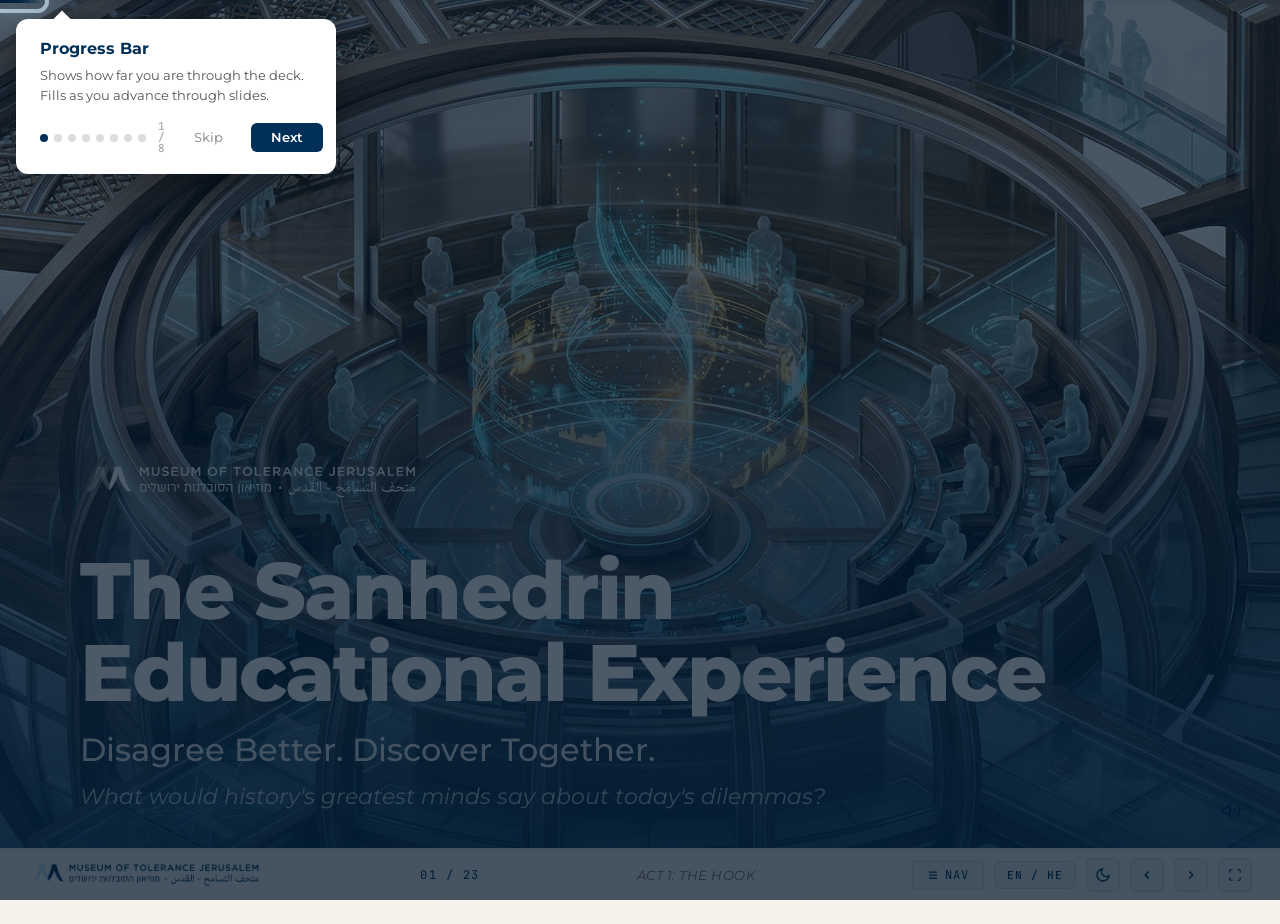
==== commit eb2e7425: "redesign: 5 weakest slides upgraded for drama and visual impact 1. Visitor Experience: arc layout, l" ====
--- a/index.html
+++ b/index.html
@@ -1627,134 +1627,142 @@
      ============================================================ -->
 <section class="slide" data-act="ACT 2: THE EXPERIENCE">
   <div class="lang-en">
-    <div class="layout-statement" style="justify-content: flex-start; padding-top: 48px;">
-      <p class="label reveal">What It Feels Like</p>
-      <h2 class="reveal r1">The Visitor Experience</h2>
-      <p class="body-text reveal r2" style="text-align: center; max-width: 800px; margin-bottom: 28px;">Five moments that transform a visitor from <strong>spectator</strong> to <strong>participant</strong> to <strong>changed thinker.</strong></p>
-      <!-- Timeline: 5 step cards with connecting line -->
-      <div style="display: flex; gap: 0; width: 100%; max-width: 1100px; position: relative; align-items: stretch;" class="reveal r3">
-        <!-- Connecting line -->
-        <div style="position: absolute; top: 28px; left: 5%; right: 5%; height: 3px; background: linear-gradient(90deg, var(--blue), var(--navy), var(--navy), var(--navy), var(--blue)); z-index: 0; border-radius: 2px;"></div>
-        <!-- Step 1: Before -->
-        <div style="flex: 1; display: flex; flex-direction: column; align-items: center; position: relative; z-index: 1; padding: 0 6px;">
-          <div style="width: 56px; height: 56px; border-radius: 50%; background: var(--navy); color: #fff; display: flex; align-items: center; justify-content: center; font-family: var(--font-m); font-size: 14px; font-weight: 700; box-shadow: 0 4px 16px rgba(0,48,87,0.3); flex-shrink: 0;">
-            <svg width="24" height="24" viewBox="0 0 24 24" fill="none" stroke="currentColor" stroke-width="2"><path d="M12 22s8-4 8-10V5l-8-3-8 3v7c0 6 8 10 8 10z"/></svg>
-          </div>
-          <div class="card" style="margin-top: 14px; padding: 16px; text-align: center; flex: 1; width: 100%;">
-            <div style="font-family: var(--font-m); font-size: 11px; letter-spacing: 2px; color: var(--taupe); text-transform: uppercase;">Before</div>
-            <div style="font-size: 17px; font-weight: 700; color: var(--navy); margin-top: 6px;">Prepare</div>
-            <div style="font-size: 14px; color: var(--text-sub); margin-top: 6px; line-height: 1.4;">Receive your <strong>role assignment</strong> via the MOTJ Pathfinder device. Brief training on discourse rules. <em>Pick your side.</em></div>
-          </div>
-        </div>
-        <!-- Step 2: Enter -->
-        <div style="flex: 1; display: flex; flex-direction: column; align-items: center; position: relative; z-index: 1; padding: 0 6px;">
-          <div style="width: 56px; height: 56px; border-radius: 50%; background: var(--navy); color: #fff; display: flex; align-items: center; justify-content: center; font-family: var(--font-m); font-size: 14px; font-weight: 700; box-shadow: 0 4px 16px rgba(0,48,87,0.3); flex-shrink: 0;">
-            <svg width="24" height="24" viewBox="0 0 24 24" fill="none" stroke="currentColor" stroke-width="2"><path d="M15 3h4a2 2 0 012 2v14a2 2 0 01-2 2h-4"/><polyline points="10 17 15 12 10 7"/><line x1="15" y1="12" x2="3" y2="12"/></svg>
-          </div>
-          <div class="card" style="margin-top: 14px; padding: 16px; text-align: center; flex: 1; width: 100%;">
-            <div style="font-family: var(--font-m); font-size: 11px; letter-spacing: 2px; color: var(--taupe); text-transform: uppercase;">Enter</div>
-            <div style="font-size: 17px; font-weight: 700; color: var(--navy); margin-top: 6px;">Immerse</div>
-            <div style="font-size: 14px; color: var(--text-sub); margin-top: 6px; line-height: 1.4;">Walk into the <strong>circular arena.</strong> Dramatic lighting. Sages on screens. Meet your <em>facilitator.</em></div>
-          </div>
-        </div>
-        <!-- Step 3: Engage -->
-        <div style="flex: 1; display: flex; flex-direction: column; align-items: center; position: relative; z-index: 1; padding: 0 6px;">
-          <div style="width: 56px; height: 56px; border-radius: 50%; background: var(--navy); color: #fff; display: flex; align-items: center; justify-content: center; font-family: var(--font-m); font-size: 14px; font-weight: 700; box-shadow: 0 4px 16px rgba(0,48,87,0.3); flex-shrink: 0;">
-            <svg width="24" height="24" viewBox="0 0 24 24" fill="none" stroke="currentColor" stroke-width="2"><path d="M21 15a2 2 0 01-2 2H7l-4 4V5a2 2 0 012-2h14a2 2 0 012 2z"/></svg>
-          </div>
-          <div class="card" style="margin-top: 14px; padding: 16px; text-align: center; flex: 1; width: 100%; border-top: 3px solid var(--navy);">
-            <div style="font-family: var(--font-m); font-size: 11px; letter-spacing: 2px; color: var(--taupe); text-transform: uppercase;">Engage</div>
-            <div style="font-size: 17px; font-weight: 700; color: var(--navy); margin-top: 6px;">Deliberate</div>
-            <div style="font-size: 14px; color: var(--text-sub); margin-top: 6px; line-height: 1.4;">The dilemma is presented. Sages argue. <strong>You speak into the microphone.</strong> The crowd reacts. Your argument <em>shifts the puzzle.</em></div>
-          </div>
-        </div>
-        <!-- Step 4: Climax -->
-        <div style="flex: 1; display: flex; flex-direction: column; align-items: center; position: relative; z-index: 1; padding: 0 6px;">
-          <div style="width: 56px; height: 56px; border-radius: 50%; background: var(--navy); color: #fff; display: flex; align-items: center; justify-content: center; font-family: var(--font-m); font-size: 14px; font-weight: 700; box-shadow: 0 4px 16px rgba(0,48,87,0.3); flex-shrink: 0;">
-            <svg width="24" height="24" viewBox="0 0 24 24" fill="none" stroke="currentColor" stroke-width="2"><polygon points="12 2 15.09 8.26 22 9.27 17 14.14 18.18 21.02 12 17.77 5.82 21.02 7 14.14 2 9.27 8.91 8.26 12 2"/></svg>
-          </div>
-          <div class="card" style="margin-top: 14px; padding: 16px; text-align: center; flex: 1; width: 100%;">
-            <div style="font-family: var(--font-m); font-size: 11px; letter-spacing: 2px; color: var(--taupe); text-transform: uppercase;">Climax</div>
-            <div style="font-size: 17px; font-weight: 700; color: var(--navy); margin-top: 6px;">Converge</div>
-            <div style="font-size: 14px; color: var(--text-sub); margin-top: 6px; line-height: 1.4;">The polarization score drops. Arguments converge. The puzzle completes. <strong><em>L'Shem Shamayim.</em></strong></div>
-          </div>
-        </div>
-        <!-- Step 5: Exit -->
-        <div style="flex: 1; display: flex; flex-direction: column; align-items: center; position: relative; z-index: 1; padding: 0 6px;">
-          <div style="width: 56px; height: 56px; border-radius: 50%; background: var(--navy); color: #fff; display: flex; align-items: center; justify-content: center; font-family: var(--font-m); font-size: 14px; font-weight: 700; box-shadow: 0 4px 16px rgba(0,48,87,0.3); flex-shrink: 0;">
-            <svg width="24" height="24" viewBox="0 0 24 24" fill="none" stroke="currentColor" stroke-width="2"><path d="M4 12v8a2 2 0 002 2h12a2 2 0 002-2v-8"/><polyline points="16 6 12 2 8 6"/><line x1="12" y1="2" x2="12" y2="15"/></svg>
-          </div>
-          <div class="card" style="margin-top: 14px; padding: 16px; text-align: center; flex: 1; width: 100%;">
-            <div style="font-family: var(--font-m); font-size: 11px; letter-spacing: 2px; color: var(--taupe); text-transform: uppercase;">Exit</div>
-            <div style="font-size: 17px; font-weight: 700; color: var(--navy); margin-top: 6px;">Reflect</div>
-            <div style="font-size: 14px; color: var(--text-sub); margin-top: 6px; line-height: 1.4;"><strong>QR takeaway</strong> with your personal journey. What shifted in your thinking. A reflection question <em>from your sage.</em></div>
+    <div class="layout-statement" style="justify-content: flex-start; padding-top: 36px; position: relative; overflow: hidden;">
+      <!-- Faded arena atmosphere -->
+      <div style="position: absolute; inset: 0; background: radial-gradient(ellipse 80% 60% at 50% 80%, rgba(0,48,87,0.06) 0%, transparent 70%); pointer-events: none; z-index: 0;"></div>
+      <p class="label reveal" style="position: relative; z-index: 1;">What It Feels Like</p>
+      <h2 class="reveal r1" style="position: relative; z-index: 1;">The Visitor Experience</h2>
+      <p class="body-text reveal r2" style="text-align: center; max-width: 800px; margin-bottom: 20px; position: relative; z-index: 1;">Five moments that transform a visitor from <strong>spectator</strong> to <strong>participant</strong> to <strong>changed thinker.</strong></p>
+      <!-- Timeline: 5 step cards with dramatic arc -->
+      <div style="display: flex; gap: 0; width: 100%; max-width: 1150px; position: relative; align-items: flex-end;" class="reveal r3">
+        <!-- Connecting arc line via SVG -->
+        <svg style="position: absolute; top: 0; left: 0; width: 100%; height: 80px; z-index: 0; overflow: visible;" viewBox="0 0 1150 80" preserveAspectRatio="none">
+          <path d="M 60 60 Q 290 20, 575 8 Q 860 20, 1090 60" fill="none" stroke="var(--navy)" stroke-width="3" stroke-dasharray="8 4" opacity="0.25"/>
+        </svg>
+        <!-- Step 1: Prepare -->
+        <div style="flex: 1; display: flex; flex-direction: column; align-items: center; position: relative; z-index: 1; padding: 0 8px; margin-top: 24px;">
+          <div style="width: 64px; height: 64px; border-radius: 50%; background: var(--navy); color: #fff; display: flex; align-items: center; justify-content: center; box-shadow: 0 6px 20px rgba(0,48,87,0.3); flex-shrink: 0;">
+            <svg width="32" height="32" viewBox="0 0 24 24" fill="none" stroke="currentColor" stroke-width="1.8"><path d="M12 22s8-4 8-10V5l-8-3-8 3v7c0 6 8 10 8 10z"/></svg>
+          </div>
+          <div class="card" style="margin-top: 14px; padding: 20px 16px; text-align: center; flex: 1; width: 100%;">
+            <div style="font-family: var(--font-m); font-size: 12px; letter-spacing: 2px; color: var(--taupe); text-transform: uppercase;">Before</div>
+            <div style="font-size: 20px; font-weight: 700; color: var(--navy); margin-top: 8px;">Prepare</div>
+            <div style="font-size: 16px; color: var(--text-sub); margin-top: 8px; line-height: 1.45;">Receive your <strong>role assignment</strong> via the MOTJ Pathfinder device. Brief training on discourse rules. <em>Pick your side.</em></div>
+          </div>
+        </div>
+        <!-- Step 2: Immerse -->
+        <div style="flex: 1; display: flex; flex-direction: column; align-items: center; position: relative; z-index: 1; padding: 0 8px; margin-top: 12px;">
+          <div style="width: 64px; height: 64px; border-radius: 50%; background: var(--navy); color: #fff; display: flex; align-items: center; justify-content: center; box-shadow: 0 6px 20px rgba(0,48,87,0.3); flex-shrink: 0;">
+            <svg width="32" height="32" viewBox="0 0 24 24" fill="none" stroke="currentColor" stroke-width="1.8"><path d="M15 3h4a2 2 0 012 2v14a2 2 0 01-2 2h-4"/><polyline points="10 17 15 12 10 7"/><line x1="15" y1="12" x2="3" y2="12"/></svg>
+          </div>
+          <div class="card" style="margin-top: 14px; padding: 20px 16px; text-align: center; flex: 1; width: 100%;">
+            <div style="font-family: var(--font-m); font-size: 12px; letter-spacing: 2px; color: var(--taupe); text-transform: uppercase;">Enter</div>
+            <div style="font-size: 20px; font-weight: 700; color: var(--navy); margin-top: 8px;">Immerse</div>
+            <div style="font-size: 16px; color: var(--text-sub); margin-top: 8px; line-height: 1.45;">Walk into the <strong>circular arena.</strong> Dramatic lighting. Sages on screens. Meet your <em>facilitator.</em></div>
+          </div>
+        </div>
+        <!-- Step 3: DELIBERATE (climax - visually dominant) -->
+        <div style="flex: 1.25; display: flex; flex-direction: column; align-items: center; position: relative; z-index: 2; padding: 0 8px; margin-top: 0;">
+          <div style="width: 76px; height: 76px; border-radius: 50%; background: var(--navy); color: #fff; display: flex; align-items: center; justify-content: center; box-shadow: 0 8px 28px rgba(0,48,87,0.4), 0 0 0 4px var(--blue); flex-shrink: 0;">
+            <svg width="36" height="36" viewBox="0 0 24 24" fill="none" stroke="currentColor" stroke-width="1.8"><path d="M21 15a2 2 0 01-2 2H7l-4 4V5a2 2 0 012-2h14a2 2 0 012 2z"/></svg>
+          </div>
+          <div class="card" style="margin-top: 14px; padding: 24px 18px; text-align: center; flex: 1; width: 100%; border-top: 4px solid var(--navy); box-shadow: 0 6px 28px rgba(0,48,87,0.14);">
+            <div style="font-family: var(--font-m); font-size: 12px; letter-spacing: 2px; color: var(--navy); text-transform: uppercase; font-weight: 700;">The Peak Moment</div>
+            <div style="font-size: 24px; font-weight: 800; color: var(--navy); margin-top: 8px;">Deliberate</div>
+            <div style="font-size: 16px; color: var(--text-sub); margin-top: 8px; line-height: 1.45;">The dilemma is presented. Sages argue. <strong>You speak into the microphone.</strong> The crowd reacts. Your argument <em>shifts the puzzle.</em></div>
+          </div>
+        </div>
+        <!-- Step 4: Converge -->
+        <div style="flex: 1; display: flex; flex-direction: column; align-items: center; position: relative; z-index: 1; padding: 0 8px; margin-top: 12px;">
+          <div style="width: 64px; height: 64px; border-radius: 50%; background: var(--navy); color: #fff; display: flex; align-items: center; justify-content: center; box-shadow: 0 6px 20px rgba(0,48,87,0.3); flex-shrink: 0;">
+            <svg width="32" height="32" viewBox="0 0 24 24" fill="none" stroke="currentColor" stroke-width="1.8"><polygon points="12 2 15.09 8.26 22 9.27 17 14.14 18.18 21.02 12 17.77 5.82 21.02 7 14.14 2 9.27 8.91 8.26 12 2"/></svg>
+          </div>
+          <div class="card" style="margin-top: 14px; padding: 20px 16px; text-align: center; flex: 1; width: 100%;">
+            <div style="font-family: var(--font-m); font-size: 12px; letter-spacing: 2px; color: var(--taupe); text-transform: uppercase;">Climax</div>
+            <div style="font-size: 20px; font-weight: 700; color: var(--navy); margin-top: 8px;">Converge</div>
+            <div style="font-size: 16px; color: var(--text-sub); margin-top: 8px; line-height: 1.45;">The polarization score drops. Arguments converge. The puzzle completes. <strong><em>L'Shem Shamayim.</em></strong></div>
+          </div>
+        </div>
+        <!-- Step 5: Reflect -->
+        <div style="flex: 1; display: flex; flex-direction: column; align-items: center; position: relative; z-index: 1; padding: 0 8px; margin-top: 24px;">
+          <div style="width: 64px; height: 64px; border-radius: 50%; background: var(--navy); color: #fff; display: flex; align-items: center; justify-content: center; box-shadow: 0 6px 20px rgba(0,48,87,0.3); flex-shrink: 0;">
+            <svg width="32" height="32" viewBox="0 0 24 24" fill="none" stroke="currentColor" stroke-width="1.8"><path d="M4 12v8a2 2 0 002 2h12a2 2 0 002-2v-8"/><polyline points="16 6 12 2 8 6"/><line x1="12" y1="2" x2="12" y2="15"/></svg>
+          </div>
+          <div class="card" style="margin-top: 14px; padding: 20px 16px; text-align: center; flex: 1; width: 100%;">
+            <div style="font-family: var(--font-m); font-size: 12px; letter-spacing: 2px; color: var(--taupe); text-transform: uppercase;">Exit</div>
+            <div style="font-size: 20px; font-weight: 700; color: var(--navy); margin-top: 8px;">Reflect</div>
+            <div style="font-size: 16px; color: var(--text-sub); margin-top: 8px; line-height: 1.45;"><strong>QR takeaway</strong> with your personal journey. What shifted in your thinking. A reflection question <em>from your sage.</em></div>
           </div>
         </div>
       </div>
     </div>
   </div>
   <div class="lang-he" dir="rtl">
-    <div class="layout-statement" style="justify-content: flex-start; padding-top: 48px;">
-      <p class="label reveal">איך זה מרגיש</p>
-      <h2 class="reveal r1">חוויית המבקר</h2>
-      <p class="body-text reveal r2" style="text-align: center; max-width: 800px; margin-bottom: 28px;">חמישה רגעים שהופכים מבקר מ<strong>צופה</strong> ל<strong>משתתף</strong> ל<strong>חושב אחרת.</strong></p>
-      <!-- Timeline: 5 step cards with connecting line -->
-      <div style="display: flex; gap: 0; width: 100%; max-width: 1100px; position: relative; align-items: stretch;" class="reveal r3">
-        <!-- Connecting line -->
-        <div style="position: absolute; top: 28px; left: 5%; right: 5%; height: 3px; background: linear-gradient(90deg, var(--blue), var(--navy), var(--navy), var(--navy), var(--blue)); z-index: 0; border-radius: 2px;"></div>
-        <!-- Step 1: Before -->
-        <div style="flex: 1; display: flex; flex-direction: column; align-items: center; position: relative; z-index: 1; padding: 0 6px;">
-          <div style="width: 56px; height: 56px; border-radius: 50%; background: var(--navy); color: #fff; display: flex; align-items: center; justify-content: center; font-family: var(--font-m); font-size: 14px; font-weight: 700; box-shadow: 0 4px 16px rgba(0,48,87,0.3); flex-shrink: 0;">
-            <svg width="24" height="24" viewBox="0 0 24 24" fill="none" stroke="currentColor" stroke-width="2"><path d="M12 22s8-4 8-10V5l-8-3-8 3v7c0 6 8 10 8 10z"/></svg>
-          </div>
-          <div class="card" style="margin-top: 14px; padding: 16px; text-align: center; flex: 1; width: 100%;">
-            <div style="font-family: var(--font-m); font-size: 11px; letter-spacing: 2px; color: var(--taupe); text-transform: uppercase;">לפני</div>
-            <div style="font-size: 17px; font-weight: 700; color: var(--navy); margin-top: 6px;">הכנה</div>
-            <div style="font-size: 14px; color: var(--text-sub); margin-top: 6px; line-height: 1.4;">קבלו את <strong>שיבוץ התפקיד</strong> דרך מכשיר ה-Pathfinder של MOTJ. הדרכה קצרה על כללי השיח. <em>בחרו צד.</em></div>
-          </div>
-        </div>
-        <!-- Step 2: Enter -->
-        <div style="flex: 1; display: flex; flex-direction: column; align-items: center; position: relative; z-index: 1; padding: 0 6px;">
-          <div style="width: 56px; height: 56px; border-radius: 50%; background: var(--navy); color: #fff; display: flex; align-items: center; justify-content: center; font-family: var(--font-m); font-size: 14px; font-weight: 700; box-shadow: 0 4px 16px rgba(0,48,87,0.3); flex-shrink: 0;">
-            <svg width="24" height="24" viewBox="0 0 24 24" fill="none" stroke="currentColor" stroke-width="2"><path d="M15 3h4a2 2 0 012 2v14a2 2 0 01-2 2h-4"/><polyline points="10 17 15 12 10 7"/><line x1="15" y1="12" x2="3" y2="12"/></svg>
-          </div>
-          <div class="card" style="margin-top: 14px; padding: 16px; text-align: center; flex: 1; width: 100%;">
-            <div style="font-family: var(--font-m); font-size: 11px; letter-spacing: 2px; color: var(--taupe); text-transform: uppercase;">כניסה</div>
-            <div style="font-size: 17px; font-weight: 700; color: var(--navy); margin-top: 6px;">שקיעה</div>
-            <div style="font-size: 14px; color: var(--text-sub); margin-top: 6px; line-height: 1.4;">נכנסים ל<strong>זירה העגולה.</strong> תאורה דרמטית. חכמים על מסכים. פגישה עם <em>המנחה.</em></div>
-          </div>
-        </div>
-        <!-- Step 3: Engage -->
-        <div style="flex: 1; display: flex; flex-direction: column; align-items: center; position: relative; z-index: 1; padding: 0 6px;">
-          <div style="width: 56px; height: 56px; border-radius: 50%; background: var(--navy); color: #fff; display: flex; align-items: center; justify-content: center; font-family: var(--font-m); font-size: 14px; font-weight: 700; box-shadow: 0 4px 16px rgba(0,48,87,0.3); flex-shrink: 0;">
-            <svg width="24" height="24" viewBox="0 0 24 24" fill="none" stroke="currentColor" stroke-width="2"><path d="M21 15a2 2 0 01-2 2H7l-4 4V5a2 2 0 012-2h14a2 2 0 012 2z"/></svg>
-          </div>
-          <div class="card" style="margin-top: 14px; padding: 16px; text-align: center; flex: 1; width: 100%; border-top: 3px solid var(--navy);">
-            <div style="font-family: var(--font-m); font-size: 11px; letter-spacing: 2px; color: var(--taupe); text-transform: uppercase;">מעורבות</div>
-            <div style="font-size: 17px; font-weight: 700; color: var(--navy); margin-top: 6px;">דיון</div>
-            <div style="font-size: 14px; color: var(--text-sub); margin-top: 6px; line-height: 1.4;">הדילמה מוצגת. החכמים טוענים. <strong>אתם מדברים למיקרופון.</strong> הקהל מגיב. הטיעון שלכם <em>מזיז את הפאזל.</em></div>
-          </div>
-        </div>
-        <!-- Step 4: Climax -->
-        <div style="flex: 1; display: flex; flex-direction: column; align-items: center; position: relative; z-index: 1; padding: 0 6px;">
-          <div style="width: 56px; height: 56px; border-radius: 50%; background: var(--navy); color: #fff; display: flex; align-items: center; justify-content: center; font-family: var(--font-m); font-size: 14px; font-weight: 700; box-shadow: 0 4px 16px rgba(0,48,87,0.3); flex-shrink: 0;">
-            <svg width="24" height="24" viewBox="0 0 24 24" fill="none" stroke="currentColor" stroke-width="2"><polygon points="12 2 15.09 8.26 22 9.27 17 14.14 18.18 21.02 12 17.77 5.82 21.02 7 14.14 2 9.27 8.91 8.26 12 2"/></svg>
-          </div>
-          <div class="card" style="margin-top: 14px; padding: 16px; text-align: center; flex: 1; width: 100%;">
-            <div style="font-family: var(--font-m); font-size: 11px; letter-spacing: 2px; color: var(--taupe); text-transform: uppercase;">שיא</div>
-            <div style="font-size: 17px; font-weight: 700; color: var(--navy); margin-top: 6px;">התכנסות</div>
-            <div style="font-size: 14px; color: var(--text-sub); margin-top: 6px; line-height: 1.4;">ציון הקיטוב יורד. הטיעונים מתכנסים. הפאזל מושלם. <strong><em>לשם שמיים.</em></strong></div>
-          </div>
-        </div>
-        <!-- Step 5: Exit -->
-        <div style="flex: 1; display: flex; flex-direction: column; align-items: center; position: relative; z-index: 1; padding: 0 6px;">
-          <div style="width: 56px; height: 56px; border-radius: 50%; background: var(--navy); color: #fff; display: flex; align-items: center; justify-content: center; font-family: var(--font-m); font-size: 14px; font-weight: 700; box-shadow: 0 4px 16px rgba(0,48,87,0.3); flex-shrink: 0;">
-            <svg width="24" height="24" viewBox="0 0 24 24" fill="none" stroke="currentColor" stroke-width="2"><path d="M4 12v8a2 2 0 002 2h12a2 2 0 002-2v-8"/><polyline points="16 6 12 2 8 6"/><line x1="12" y1="2" x2="12" y2="15"/></svg>
-          </div>
-          <div class="card" style="margin-top: 14px; padding: 16px; text-align: center; flex: 1; width: 100%;">
-            <div style="font-family: var(--font-m); font-size: 11px; letter-spacing: 2px; color: var(--taupe); text-transform: uppercase;">יציאה</div>
-            <div style="font-size: 17px; font-weight: 700; color: var(--navy); margin-top: 6px;">רפלקציה</div>
-            <div style="font-size: 14px; color: var(--text-sub); margin-top: 6px; line-height: 1.4;"><strong>QR לקחת הביתה</strong> עם המסע האישי שלכם. מה השתנה בחשיבה שלכם. שאלת רפלקציה <em>מהחכם שלכם.</em></div>
+    <div class="layout-statement" style="justify-content: flex-start; padding-top: 36px; position: relative; overflow: hidden;">
+      <!-- Faded arena atmosphere -->
+      <div style="position: absolute; inset: 0; background: radial-gradient(ellipse 80% 60% at 50% 80%, rgba(0,48,87,0.06) 0%, transparent 70%); pointer-events: none; z-index: 0;"></div>
+      <p class="label reveal" style="position: relative; z-index: 1;">איך זה מרגיש</p>
+      <h2 class="reveal r1" style="position: relative; z-index: 1;">חוויית המבקר</h2>
+      <p class="body-text reveal r2" style="text-align: center; max-width: 800px; margin-bottom: 20px; position: relative; z-index: 1;">חמישה רגעים שהופכים מבקר מ<strong>צופה</strong> ל<strong>משתתף</strong> ל<strong>חושב אחרת.</strong></p>
+      <!-- Timeline: 5 step cards with dramatic arc -->
+      <div style="display: flex; gap: 0; width: 100%; max-width: 1150px; position: relative; align-items: flex-end;" class="reveal r3">
+        <!-- Connecting arc line via SVG -->
+        <svg style="position: absolute; top: 0; left: 0; width: 100%; height: 80px; z-index: 0; overflow: visible;" viewBox="0 0 1150 80" preserveAspectRatio="none">
+          <path d="M 60 60 Q 290 20, 575 8 Q 860 20, 1090 60" fill="none" stroke="var(--navy)" stroke-width="3" stroke-dasharray="8 4" opacity="0.25"/>
+        </svg>
+        <!-- Step 1 -->
+        <div style="flex: 1; display: flex; flex-direction: column; align-items: center; position: relative; z-index: 1; padding: 0 8px; margin-top: 24px;">
+          <div style="width: 64px; height: 64px; border-radius: 50%; background: var(--navy); color: #fff; display: flex; align-items: center; justify-content: center; box-shadow: 0 6px 20px rgba(0,48,87,0.3); flex-shrink: 0;">
+            <svg width="32" height="32" viewBox="0 0 24 24" fill="none" stroke="currentColor" stroke-width="1.8"><path d="M12 22s8-4 8-10V5l-8-3-8 3v7c0 6 8 10 8 10z"/></svg>
+          </div>
+          <div class="card" style="margin-top: 14px; padding: 20px 16px; text-align: center; flex: 1; width: 100%;">
+            <div style="font-family: var(--font-m); font-size: 12px; letter-spacing: 2px; color: var(--taupe); text-transform: uppercase;">לפני</div>
+            <div style="font-size: 20px; font-weight: 700; color: var(--navy); margin-top: 8px;">הכנה</div>
+            <div style="font-size: 16px; color: var(--text-sub); margin-top: 8px; line-height: 1.45;">קבלו את <strong>שיבוץ התפקיד</strong> דרך מכשיר ה-Pathfinder של MOTJ. הדרכה קצרה על כללי השיח. <em>בחרו צד.</em></div>
+          </div>
+        </div>
+        <!-- Step 2 -->
+        <div style="flex: 1; display: flex; flex-direction: column; align-items: center; position: relative; z-index: 1; padding: 0 8px; margin-top: 12px;">
+          <div style="width: 64px; height: 64px; border-radius: 50%; background: var(--navy); color: #fff; display: flex; align-items: center; justify-content: center; box-shadow: 0 6px 20px rgba(0,48,87,0.3); flex-shrink: 0;">
+            <svg width="32" height="32" viewBox="0 0 24 24" fill="none" stroke="currentColor" stroke-width="1.8"><path d="M15 3h4a2 2 0 012 2v14a2 2 0 01-2 2h-4"/><polyline points="10 17 15 12 10 7"/><line x1="15" y1="12" x2="3" y2="12"/></svg>
+          </div>
+          <div class="card" style="margin-top: 14px; padding: 20px 16px; text-align: center; flex: 1; width: 100%;">
+            <div style="font-family: var(--font-m); font-size: 12px; letter-spacing: 2px; color: var(--taupe); text-transform: uppercase;">כניסה</div>
+            <div style="font-size: 20px; font-weight: 700; color: var(--navy); margin-top: 8px;">שקיעה</div>
+            <div style="font-size: 16px; color: var(--text-sub); margin-top: 8px; line-height: 1.45;">נכנסים ל<strong>זירה העגולה.</strong> תאורה דרמטית. חכמים על מסכים. פגישה עם <em>המנחה.</em></div>
+          </div>
+        </div>
+        <!-- Step 3: DELIBERATE (climax) -->
+        <div style="flex: 1.25; display: flex; flex-direction: column; align-items: center; position: relative; z-index: 2; padding: 0 8px; margin-top: 0;">
+          <div style="width: 76px; height: 76px; border-radius: 50%; background: var(--navy); color: #fff; display: flex; align-items: center; justify-content: center; box-shadow: 0 8px 28px rgba(0,48,87,0.4), 0 0 0 4px var(--blue); flex-shrink: 0;">
+            <svg width="36" height="36" viewBox="0 0 24 24" fill="none" stroke="currentColor" stroke-width="1.8"><path d="M21 15a2 2 0 01-2 2H7l-4 4V5a2 2 0 012-2h14a2 2 0 012 2z"/></svg>
+          </div>
+          <div class="card" style="margin-top: 14px; padding: 24px 18px; text-align: center; flex: 1; width: 100%; border-top: 4px solid var(--navy); box-shadow: 0 6px 28px rgba(0,48,87,0.14);">
+            <div style="font-family: var(--font-m); font-size: 12px; letter-spacing: 2px; color: var(--navy); text-transform: uppercase; font-weight: 700;">רגע השיא</div>
+            <div style="font-size: 24px; font-weight: 800; color: var(--navy); margin-top: 8px;">דיון</div>
+            <div style="font-size: 16px; color: var(--text-sub); margin-top: 8px; line-height: 1.45;">הדילמה מוצגת. החכמים טוענים. <strong>אתם מדברים למיקרופון.</strong> הקהל מגיב. הטיעון שלכם <em>מזיז את הפאזל.</em></div>
+          </div>
+        </div>
+        <!-- Step 4 -->
+        <div style="flex: 1; display: flex; flex-direction: column; align-items: center; position: relative; z-index: 1; padding: 0 8px; margin-top: 12px;">
+          <div style="width: 64px; height: 64px; border-radius: 50%; background: var(--navy); color: #fff; display: flex; align-items: center; justify-content: center; box-shadow: 0 6px 20px rgba(0,48,87,0.3); flex-shrink: 0;">
+            <svg width="32" height="32" viewBox="0 0 24 24" fill="none" stroke="currentColor" stroke-width="1.8"><polygon points="12 2 15.09 8.26 22 9.27 17 14.14 18.18 21.02 12 17.77 5.82 21.02 7 14.14 2 9.27 8.91 8.26 12 2"/></svg>
+          </div>
+          <div class="card" style="margin-top: 14px; padding: 20px 16px; text-align: center; flex: 1; width: 100%;">
+            <div style="font-family: var(--font-m); font-size: 12px; letter-spacing: 2px; color: var(--taupe); text-transform: uppercase;">שיא</div>
+            <div style="font-size: 20px; font-weight: 700; color: var(--navy); margin-top: 8px;">התכנסות</div>
+            <div style="font-size: 16px; color: var(--text-sub); margin-top: 8px; line-height: 1.45;">ציון הקיטוב יורד. הטיעונים מתכנסים. הפאזל מושלם. <strong><em>לשם שמיים.</em></strong></div>
+          </div>
+        </div>
+        <!-- Step 5 -->
+        <div style="flex: 1; display: flex; flex-direction: column; align-items: center; position: relative; z-index: 1; padding: 0 8px; margin-top: 24px;">
+          <div style="width: 64px; height: 64px; border-radius: 50%; background: var(--navy); color: #fff; display: flex; align-items: center; justify-content: center; box-shadow: 0 6px 20px rgba(0,48,87,0.3); flex-shrink: 0;">
+            <svg width="32" height="32" viewBox="0 0 24 24" fill="none" stroke="currentColor" stroke-width="1.8"><path d="M4 12v8a2 2 0 002 2h12a2 2 0 002-2v-8"/><polyline points="16 6 12 2 8 6"/><line x1="12" y1="2" x2="12" y2="15"/></svg>
+          </div>
+          <div class="card" style="margin-top: 14px; padding: 20px 16px; text-align: center; flex: 1; width: 100%;">
+            <div style="font-family: var(--font-m); font-size: 12px; letter-spacing: 2px; color: var(--taupe); text-transform: uppercase;">יציאה</div>
+            <div style="font-size: 20px; font-weight: 700; color: var(--navy); margin-top: 8px;">רפלקציה</div>
+            <div style="font-size: 16px; color: var(--text-sub); margin-top: 8px; line-height: 1.45;"><strong>QR לקחת הביתה</strong> עם המסע האישי שלכם. מה השתנה בחשיבה שלכם. שאלת רפלקציה <em>מהחכם שלכם.</em></div>
           </div>
         </div>
       </div>
@@ -2112,58 +2120,90 @@
      ============================================================ -->
 <section class="slide" data-act="ACT 2: THE EXPERIENCE">
   <div class="lang-en">
-    <div class="layout-statement" style="justify-content: flex-start; padding-top: 48px;">
+    <div class="layout-statement" style="justify-content: flex-start; padding-top: 40px;">
       <p class="label reveal">Under the Hood</p>
       <h2 class="reveal r1">AI & Context Engineering</h2>
-      <p class="body-text reveal r2" style="max-width: 800px; margin-bottom: 24px;">How the Sanhedrin system maintains <strong>coherent multi-agent debate</strong> across sessions, personas, and visitor interactions.</p>
-      <div style="display: grid; grid-template-columns: 1fr 1fr; gap: 16px; max-width: 900px; width: 100%;" class="reveal r3">
+      <p class="body-text reveal r2" style="max-width: 800px; margin-bottom: 20px;">How the Sanhedrin system maintains <strong>coherent multi-agent debate</strong> across sessions, personas, and visitor interactions.</p>
+      <!-- Top row: 3 cards with icons and distinct colored top borders -->
+      <div style="display: grid; grid-template-columns: 1fr 1fr 1fr; gap: 16px; max-width: 960px; width: 100%;" class="reveal r3">
         <div class="card" style="padding: 24px; border-top: 3px solid var(--navy);">
-          <div style="font-size: 20px; font-weight: 700; color: var(--navy); margin-bottom: 8px;"><span class="term-tip" data-tip="Controlling exactly what information each AI sees at any moment - which knowledge, history, and context is fed in, in what order, and at what cost.">Context Engineering</span></div>
+          <div style="display: flex; align-items: center; gap: 10px; margin-bottom: 10px;">
+            <svg width="28" height="28" viewBox="0 0 24 24" fill="none" stroke="var(--navy)" stroke-width="1.5"><path d="M12 2a9 9 0 019 9c0 3.5-2 6.5-5 8l-1 3h-6l-1-3c-3-1.5-5-4.5-5-8a9 9 0 019-9z"/><line x1="9" y1="22" x2="15" y2="22"/></svg>
+            <div style="font-size: 20px; font-weight: 700; color: var(--navy);"><span class="term-tip" data-tip="Controlling exactly what information each AI sees at any moment - which knowledge, history, and context is fed in, in what order, and at what cost.">Context Engineering</span></div>
+          </div>
           <div style="font-size: 15px; color: var(--text-sub); line-height: 1.5;">Each AI sage receives a <strong>dynamically assembled <span class="term-tip" data-tip="The limited amount of text an AI can process in one go. Context Engineering fills this space intelligently each turn.">context window</span></strong> containing biographical knowledge, thinking mode constraints, debate history, and visitor profiling data.</div>
         </div>
-        <div class="card" style="padding: 24px; border-top: 3px solid var(--navy);">
-          <div style="font-size: 20px; font-weight: 700; color: var(--navy); margin-bottom: 8px;">Memory Engineering</div>
+        <div class="card" style="padding: 24px; border-top: 3px solid var(--blue);">
+          <div style="display: flex; align-items: center; gap: 10px; margin-bottom: 10px;">
+            <svg width="28" height="28" viewBox="0 0 24 24" fill="none" stroke="var(--blue)" stroke-width="1.5"><ellipse cx="12" cy="5" rx="8" ry="3"/><path d="M20 5v6c0 1.66-3.58 3-8 3s-8-1.34-8-3V5"/><path d="M20 11v6c0 1.66-3.58 3-8 3s-8-1.34-8-3v-6"/></svg>
+            <div style="font-size: 20px; font-weight: 700; color: var(--navy);">Memory Engineering</div>
+          </div>
           <div style="font-size: 15px; color: var(--text-sub); line-height: 1.5;"><strong>Session memory</strong> tracks argument threads across turns. <strong>Character memory</strong> maintains persona consistency. <strong>Debate memory</strong> preserves the evolving state of the discourse.</div>
         </div>
-        <div class="card" style="padding: 24px; border-top: 3px solid var(--navy);">
-          <div style="font-size: 20px; font-weight: 700; color: var(--navy); margin-bottom: 8px;">Orchestration Logic</div>
+        <div class="card" style="padding: 24px; border-top: 3px solid var(--taupe);">
+          <div style="display: flex; align-items: center; gap: 10px; margin-bottom: 10px;">
+            <svg width="28" height="28" viewBox="0 0 24 24" fill="none" stroke="var(--taupe)" stroke-width="1.5"><circle cx="12" cy="12" r="3"/><circle cx="4" cy="6" r="2"/><circle cx="20" cy="6" r="2"/><circle cx="4" cy="18" r="2"/><circle cx="20" cy="18" r="2"/><line x1="6" y1="6" x2="9" y2="10"/><line x1="18" y1="6" x2="15" y2="10"/><line x1="6" y1="18" x2="9" y2="14"/><line x1="18" y1="18" x2="15" y2="14"/></svg>
+            <div style="font-size: 20px; font-weight: 700; color: var(--navy);">Orchestration Logic</div>
+          </div>
           <div style="font-size: 15px; color: var(--text-sub); line-height: 1.5;">The <span class="term-tip" data-tip="The AI conductor that picks which Sage speaks, manages turn order, and intervenes to keep the conversation productive."><em>Nasi</em></span> and <span class="term-tip" data-tip="The AI quality checker that reviews every response before the audience sees it."><em>Av Beit Din</em></span> are <strong>meta-agents</strong> that route prompts, trigger interventions, and select which sage responds next based on debate dynamics.</div>
         </div>
-        <div class="card" style="padding: 24px; border-top: 3px solid var(--navy);">
-          <div style="font-size: 20px; font-weight: 700; color: var(--navy); margin-bottom: 8px;"><span class="term-tip" data-tip="AI agents check each other's work before anything reaches the audience. Like an editorial board reviewing before publishing.">Agent-to-Agent-to-Human Protocol</span></div>
-          <div style="font-size: 15px; color: var(--text-sub); line-height: 1.5;"><span style="font-family: var(--font-m);">A2A2H</span>: background threads where agents <strong>validate claims</strong> and <strong>verify tone</strong> before output reaches the human layer.</div>
-        </div>
-      </div>
-      <a href="#appendix-tech" onclick="goToAppendix('appendix-tech');return false;" class="reveal r4" style="display: inline-flex; align-items: center; gap: 6px; margin-top: 16px; color: var(--navy); font-weight: 600; font-size: 14px; text-decoration: underline; cursor: pointer;">
+      </div>
+      <!-- Bottom: A2A2H dominant card spanning full width -->
+      <div style="max-width: 960px; width: 100%; margin-top: 16px;" class="reveal r4">
+        <div style="background: var(--navy); border-radius: 12px; padding: 28px 36px; display: flex; align-items: center; gap: 24px;">
+          <svg width="44" height="44" viewBox="0 0 24 24" fill="none" stroke="var(--blue)" stroke-width="1.5" style="flex-shrink: 0;"><path d="M12 22s8-4 8-10V5l-8-3-8 3v7c0 6 8 10 8 10z"/><path d="M9 12l2 2 4-4"/></svg>
+          <div>
+            <div style="font-size: 22px; font-weight: 700; color: #fff; margin-bottom: 6px;"><span class="term-tip" data-tip="AI agents check each other's work before anything reaches the audience. Like an editorial board reviewing before publishing." style="color: var(--blue);">Agent-to-Agent-to-Human Protocol</span></div>
+            <div style="font-size: 16px; color: rgba(255,255,255,0.8); line-height: 1.5;"><span style="font-family: var(--font-m); color: var(--blue);">A2A2H</span>: background threads where agents <strong style="color: #fff;">validate claims</strong> and <strong style="color: #fff;">verify tone</strong> before output reaches the human layer. This is the core safety innovation.</div>
+          </div>
+        </div>
+      </div>
+      <a href="#appendix-tech" onclick="goToAppendix('appendix-tech');return false;" class="reveal r5" style="display: inline-flex; align-items: center; gap: 6px; margin-top: 14px; color: var(--navy); font-weight: 600; font-size: 14px; text-decoration: underline; cursor: pointer;">
         <svg width="14" height="14" viewBox="0 0 24 24" fill="none" stroke="currentColor" stroke-width="2"><path d="M13 2H6a2 2 0 00-2 2v16a2 2 0 002 2h12a2 2 0 002-2V9z"/><polyline points="13 2 13 9 20 9"/></svg>
         Technical Terms & Terminology (Appendix A)
       </a>
     </div>
   </div>
   <div class="lang-he" dir="rtl">
-    <div class="layout-statement" style="justify-content: flex-start; padding-top: 48px;">
+    <div class="layout-statement" style="justify-content: flex-start; padding-top: 40px;">
       <p class="label reveal">מתחת למכסה המנוע</p>
       <h2 class="reveal r1">הנדסת AI והקשר</h2>
-      <p class="body-text reveal r2" style="max-width: 800px; margin-bottom: 24px;">כיצד מערכת הסנהדרין מקיימת <strong>דיון רב-סוכני קוהרנטי</strong> לאורך סשנים, פרסונות ואינטראקציות מבקרים.</p>
-      <div style="display: grid; grid-template-columns: 1fr 1fr; gap: 16px; max-width: 900px; width: 100%;" class="reveal r3">
+      <p class="body-text reveal r2" style="max-width: 800px; margin-bottom: 20px;">כיצד מערכת הסנהדרין מקיימת <strong>דיון רב-סוכני קוהרנטי</strong> לאורך סשנים, פרסונות ואינטראקציות מבקרים.</p>
+      <!-- Top row: 3 cards with icons and distinct colored top borders -->
+      <div style="display: grid; grid-template-columns: 1fr 1fr 1fr; gap: 16px; max-width: 960px; width: 100%;" class="reveal r3">
         <div class="card" style="padding: 24px; border-top: 3px solid var(--navy);">
-          <div style="font-size: 20px; font-weight: 700; color: var(--navy); margin-bottom: 8px;">הנדסת הקשר</div>
+          <div style="display: flex; align-items: center; gap: 10px; margin-bottom: 10px;">
+            <svg width="28" height="28" viewBox="0 0 24 24" fill="none" stroke="var(--navy)" stroke-width="1.5"><path d="M12 2a9 9 0 019 9c0 3.5-2 6.5-5 8l-1 3h-6l-1-3c-3-1.5-5-4.5-5-8a9 9 0 019-9z"/><line x1="9" y1="22" x2="15" y2="22"/></svg>
+            <div style="font-size: 20px; font-weight: 700; color: var(--navy);">הנדסת הקשר</div>
+          </div>
           <div style="font-size: 15px; color: var(--text-sub); line-height: 1.5;">כל חכם AI מקבל <strong>חלון הקשר המורכב דינמית</strong> המכיל ידע ביוגרפי, מגבלות מצב חשיבה, היסטוריית דיון ונתוני פרופיל מבקר.</div>
         </div>
-        <div class="card" style="padding: 24px; border-top: 3px solid var(--navy);">
-          <div style="font-size: 20px; font-weight: 700; color: var(--navy); margin-bottom: 8px;">הנדסת זיכרון</div>
+        <div class="card" style="padding: 24px; border-top: 3px solid var(--blue);">
+          <div style="display: flex; align-items: center; gap: 10px; margin-bottom: 10px;">
+            <svg width="28" height="28" viewBox="0 0 24 24" fill="none" stroke="var(--blue)" stroke-width="1.5"><ellipse cx="12" cy="5" rx="8" ry="3"/><path d="M20 5v6c0 1.66-3.58 3-8 3s-8-1.34-8-3V5"/><path d="M20 11v6c0 1.66-3.58 3-8 3s-8-1.34-8-3v-6"/></svg>
+            <div style="font-size: 20px; font-weight: 700; color: var(--navy);">הנדסת זיכרון</div>
+          </div>
           <div style="font-size: 15px; color: var(--text-sub); line-height: 1.5;"><strong>זיכרון סשן</strong> עוקב אחר חוטי טיעון לאורך תורות. <strong>זיכרון דמות</strong> שומר על עקביות פרסונה. <strong>זיכרון דיון</strong> משמר את מצב השיח המתפתח.</div>
         </div>
-        <div class="card" style="padding: 24px; border-top: 3px solid var(--navy);">
-          <div style="font-size: 20px; font-weight: 700; color: var(--navy); margin-bottom: 8px;">לוגיקת תזמור</div>
+        <div class="card" style="padding: 24px; border-top: 3px solid var(--taupe);">
+          <div style="display: flex; align-items: center; gap: 10px; margin-bottom: 10px;">
+            <svg width="28" height="28" viewBox="0 0 24 24" fill="none" stroke="var(--taupe)" stroke-width="1.5"><circle cx="12" cy="12" r="3"/><circle cx="4" cy="6" r="2"/><circle cx="20" cy="6" r="2"/><circle cx="4" cy="18" r="2"/><circle cx="20" cy="18" r="2"/><line x1="6" y1="6" x2="9" y2="10"/><line x1="18" y1="6" x2="15" y2="10"/><line x1="6" y1="18" x2="9" y2="14"/><line x1="18" y1="18" x2="15" y2="14"/></svg>
+            <div style="font-size: 20px; font-weight: 700; color: var(--navy);">לוגיקת תזמור</div>
+          </div>
           <div style="font-size: 15px; color: var(--text-sub); line-height: 1.5;">ה<em>נשיא</em> ו<em>אב בית הדין</em> הם <strong>מטא-סוכנים</strong> שמנתבים פרומפטים, מפעילים התערבויות ובוחרים איזה חכם מגיב בהתבסס על דינמיקת הדיון.</div>
         </div>
-        <div class="card" style="padding: 24px; border-top: 3px solid var(--navy);">
-          <div style="font-size: 20px; font-weight: 700; color: var(--navy); margin-bottom: 8px;">פרוטוקול A2A2H</div>
-          <div style="font-size: 15px; color: var(--text-sub); line-height: 1.5;">סוכן-לסוכן-לאדם: תהליכי רקע בהם סוכנים <strong>מאמתים טענות</strong> ו<strong>מוודאים טון</strong> לפני שהפלט מגיע לשכבה האנושית.</div>
-        </div>
-      </div>
-      <a href="#appendix-tech" onclick="goToAppendix('appendix-tech');return false;" class="reveal r4" style="display: inline-flex; align-items: center; gap: 6px; margin-top: 16px; color: var(--navy); font-weight: 600; font-size: 14px; text-decoration: underline; cursor: pointer;">
+      </div>
+      <!-- Bottom: A2A2H dominant card spanning full width -->
+      <div style="max-width: 960px; width: 100%; margin-top: 16px;" class="reveal r4">
+        <div style="background: var(--navy); border-radius: 12px; padding: 28px 36px; display: flex; align-items: center; gap: 24px;">
+          <svg width="44" height="44" viewBox="0 0 24 24" fill="none" stroke="var(--blue)" stroke-width="1.5" style="flex-shrink: 0;"><path d="M12 22s8-4 8-10V5l-8-3-8 3v7c0 6 8 10 8 10z"/><path d="M9 12l2 2 4-4"/></svg>
+          <div>
+            <div style="font-size: 22px; font-weight: 700; color: #fff; margin-bottom: 6px;"><span style="color: var(--blue);">פרוטוקול סוכן-לסוכן-לאדם</span></div>
+            <div style="font-size: 16px; color: rgba(255,255,255,0.8); line-height: 1.5;"><span style="font-family: var(--font-m); color: var(--blue);">A2A2H</span>: תהליכי רקע בהם סוכנים <strong style="color: #fff;">מאמתים טענות</strong> ו<strong style="color: #fff;">מוודאים טון</strong> לפני שהפלט מגיע לשכבה האנושית. זהו חידוש הבטיחות המרכזי.</div>
+          </div>
+        </div>
+      </div>
+      <a href="#appendix-tech" onclick="goToAppendix('appendix-tech');return false;" class="reveal r5" style="display: inline-flex; align-items: center; gap: 6px; margin-top: 14px; color: var(--navy); font-weight: 600; font-size: 14px; text-decoration: underline; cursor: pointer;">
         <svg width="14" height="14" viewBox="0 0 24 24" fill="none" stroke="currentColor" stroke-width="2"><path d="M13 2H6a2 2 0 00-2 2v16a2 2 0 002 2h12a2 2 0 002-2V9z"/><polyline points="13 2 13 9 20 9"/></svg>
         מונחים טכניים וטרמינולוגיה (נספח א')
       </a>
@@ -2176,78 +2216,112 @@
      ============================================================ -->
 <section class="slide" data-act="ACT 2: THE EXPERIENCE">
   <div class="lang-en">
-    <div class="layout-statement" style="justify-content: flex-start; padding-top: 48px;">
+    <div class="layout-statement" style="justify-content: flex-start; padding-top: 40px;">
       <p class="label reveal">The Cognitive Layer</p>
       <h2 class="reveal r1">Debate & Discourse Framework</h2>
-      <p class="body-text reveal r2" style="max-width: 800px; margin-bottom: 24px;">The interaction model connecting <strong>humans, AI agents, and the physical space</strong> into a unified civic discourse experience.</p>
-      <div style="display: grid; grid-template-columns: 1fr 1fr; gap: 16px; max-width: 900px; width: 100%;" class="reveal r3">
+      <p class="body-text reveal r2" style="max-width: 800px; margin-bottom: 20px;">The interaction model connecting <strong>humans, AI agents, and the physical space</strong> into a unified civic discourse experience.</p>
+      <!-- Top row: 3 cards -->
+      <div style="display: grid; grid-template-columns: 1fr 1fr 1fr; gap: 16px; max-width: 960px; width: 100%;" class="reveal r3">
         <div class="card" style="padding: 24px; border-top: 3px solid var(--navy);">
-          <div style="font-size: 20px; font-weight: 700; color: var(--navy); margin-bottom: 8px;">Human-Machine Interaction</div>
+          <div style="display: flex; align-items: center; gap: 10px; margin-bottom: 10px;">
+            <svg width="26" height="26" viewBox="0 0 24 24" fill="none" stroke="var(--navy)" stroke-width="1.5"><path d="M17 21v-2a4 4 0 00-4-4H5a4 4 0 00-4 4v2"/><circle cx="9" cy="7" r="4"/><path d="M23 21v-2a4 4 0 00-3-3.87"/><path d="M16 3.13a4 4 0 010 7.75"/></svg>
+            <div style="font-size: 20px; font-weight: 700; color: var(--navy);">Human-Machine Interaction</div>
+          </div>
           <div style="font-size: 15px; color: var(--text-sub); line-height: 1.5;">Visitors engage through <strong>kiosk touchscreens</strong> while AI sages respond via text, voice, and <strong>ambient spatial cues</strong> (lighting, sound, screen positioning).</div>
         </div>
-        <div class="card" style="padding: 24px; border-top: 3px solid var(--navy);">
-          <div style="font-size: 20px; font-weight: 700; color: var(--navy); margin-bottom: 8px;">Physical Space Integration</div>
+        <div class="card" style="padding: 24px; border-top: 3px solid var(--blue);">
+          <div style="display: flex; align-items: center; gap: 10px; margin-bottom: 10px;">
+            <svg width="26" height="26" viewBox="0 0 24 24" fill="none" stroke="var(--blue)" stroke-width="1.5"><circle cx="12" cy="12" r="10"/><polygon points="10 8 16 12 10 16 10 8"/></svg>
+            <div style="font-size: 20px; font-weight: 700; color: var(--navy);">Physical Space Integration</div>
+          </div>
           <div style="font-size: 15px; color: var(--text-sub); line-height: 1.5;">The circular arena <strong>maps debate topology to physical layout.</strong> Spotlights follow the active speaker. Screen arrays visualize argument structure in real time.</div>
         </div>
-        <div class="card" style="padding: 24px; border-top: 3px solid var(--navy);">
-          <div style="font-size: 20px; font-weight: 700; color: var(--navy); margin-bottom: 8px;">Engagement Mechanics</div>
-          <div style="font-size: 15px; color: var(--text-sub); line-height: 1.5;">Two modes, one system. Each carries distinct rules and cognitive architecture:</div>
-          <div style="display: flex; gap: 12px; margin-top: 10px;">
-            <div style="flex: 1; padding: 10px 14px; background: rgba(0,48,87,0.06); border-radius: 8px; border-left: 3px solid var(--navy);">
-              <div style="font-size: 14px; font-weight: 700; color: var(--navy);">Culture of Disagreement</div>
-              <div style="font-size: 13px; color: var(--text-sub); margin-top: 4px;">Pedagogical, collaborative. <strong>State the opponent's case first</strong>, concede gray areas, ground in practice.</div>
+        <div class="card" style="padding: 24px; border-top: 3px solid var(--taupe); position: relative; background: repeating-linear-gradient(45deg, transparent, transparent 10px, rgba(0,48,87,0.015) 10px, rgba(0,48,87,0.015) 20px);">
+          <div style="display: flex; align-items: center; gap: 10px; margin-bottom: 10px;">
+            <svg width="26" height="26" viewBox="0 0 24 24" fill="none" stroke="var(--taupe)" stroke-width="1.5"><rect x="3" y="3" width="7" height="7"/><rect x="14" y="3" width="7" height="7"/><rect x="3" y="14" width="7" height="7"/><rect x="14" y="14" width="7" height="7"/></svg>
+            <div style="font-size: 20px; font-weight: 700; color: var(--navy);">13 Thinking Modes</div>
+          </div>
+          <div style="font-size: 15px; color: var(--text-sub); line-height: 1.5;">Each sage is constrained to specific <strong>Talmudic thinking modes</strong>: from <em>Ipkha Mistabra</em> (Devil's Advocate) to <em>Shakla Vetarya</em> (Dialectic Give-and-Take).</div>
+        </div>
+      </div>
+      <!-- Bottom: Engagement Mechanics dominant card -->
+      <div style="max-width: 960px; width: 100%; margin-top: 16px;" class="reveal r4">
+        <div class="card" style="padding: 28px 32px; border-top: 4px solid var(--navy); box-shadow: 0 4px 24px rgba(0,48,87,0.1);">
+          <div style="display: flex; align-items: center; gap: 10px; margin-bottom: 12px;">
+            <svg width="28" height="28" viewBox="0 0 24 24" fill="none" stroke="var(--navy)" stroke-width="1.5"><path d="M14 9V5a3 3 0 00-6 0v4"/><path d="M18 9h2a2 2 0 012 2v9a2 2 0 01-2 2H4a2 2 0 01-2-2v-9a2 2 0 012-2h2"/><rect x="6" y="9" width="12" height="13" rx="2"/></svg>
+            <div style="font-size: 22px; font-weight: 700; color: var(--navy);">Engagement Mechanics</div>
+            <span style="font-family: var(--font-m); font-size: 11px; letter-spacing: 1px; padding: 3px 10px; background: rgba(0,48,87,0.08); border-radius: 4px; color: var(--navy);">KEY DIFFERENTIATOR</span>
+          </div>
+          <div style="font-size: 16px; color: var(--text-sub); line-height: 1.5; margin-bottom: 14px;">Two modes, one system. Each carries distinct rules and cognitive architecture:</div>
+          <div style="display: flex; gap: 16px;">
+            <div style="flex: 1; padding: 16px 20px; background: rgba(0,48,87,0.06); border-radius: 10px; border-left: 4px solid var(--navy);">
+              <div style="font-size: 17px; font-weight: 700; color: var(--navy);">Culture of Disagreement</div>
+              <div style="font-size: 15px; color: var(--text-sub); margin-top: 6px; line-height: 1.45;">Pedagogical, collaborative. <strong>State the opponent's case first</strong>, concede gray areas, ground in practice.</div>
             </div>
-            <div style="flex: 1; padding: 10px 14px; background: rgba(0,48,87,0.06); border-radius: 8px; border-left: 3px solid var(--blue);">
-              <div style="font-size: 14px; font-weight: 700; color: var(--blue);">Debate Mode</div>
-              <div style="font-size: 13px; color: var(--text-sub); margin-top: 4px;">Competitive, rhetorical. <strong>Win the argument</strong>, challenge premises, score points through logic and evidence.</div>
+            <div style="flex: 1; padding: 16px 20px; background: rgba(0,48,87,0.06); border-radius: 10px; border-left: 4px solid var(--blue);">
+              <div style="font-size: 17px; font-weight: 700; color: var(--blue);">Debate Mode</div>
+              <div style="font-size: 15px; color: var(--text-sub); margin-top: 6px; line-height: 1.45;">Competitive, rhetorical. <strong>Win the argument</strong>, challenge premises, score points through logic and evidence.</div>
             </div>
           </div>
         </div>
-        <div class="card" style="padding: 24px; border-top: 3px solid var(--navy);">
-          <div style="font-size: 20px; font-weight: 700; color: var(--navy); margin-bottom: 8px;">13 Thinking Modes</div>
-          <div style="font-size: 15px; color: var(--text-sub); line-height: 1.5;">Each sage is constrained to specific <strong>Talmudic thinking modes</strong>: from <em>Ipkha Mistabra</em> (Devil's Advocate) to <em>Shakla Vetarya</em> (Dialectic Give-and-Take).</div>
-        </div>
-      </div>
-      <a href="#appendix-modes" onclick="goToAppendix('appendix-modes');return false;" class="reveal r4" style="display: inline-flex; align-items: center; gap: 6px; margin-top: 16px; color: var(--navy); font-weight: 600; font-size: 14px; text-decoration: underline; cursor: pointer;">
+      </div>
+      <a href="#appendix-modes" onclick="goToAppendix('appendix-modes');return false;" class="reveal r5" style="display: inline-flex; align-items: center; gap: 6px; margin-top: 14px; color: var(--navy); font-weight: 600; font-size: 14px; text-decoration: underline; cursor: pointer;">
         <svg width="14" height="14" viewBox="0 0 24 24" fill="none" stroke="currentColor" stroke-width="2"><path d="M13 2H6a2 2 0 00-2 2v16a2 2 0 002 2h12a2 2 0 002-2V9z"/><polyline points="13 2 13 9 20 9"/></svg>
         Deep Dive: 13 Thinking Modes & Role Mapping (Appendix B)
       </a>
     </div>
   </div>
   <div class="lang-he" dir="rtl">
-    <div class="layout-statement" style="justify-content: flex-start; padding-top: 48px;">
+    <div class="layout-statement" style="justify-content: flex-start; padding-top: 40px;">
       <p class="label reveal">השכבה הקוגניטיבית</p>
       <h2 class="reveal r1">מסגרת דיון ושיח</h2>
-      <p class="body-text reveal r2" style="max-width: 800px; margin-bottom: 24px;">מודל האינטראקציה המחבר <strong>בני אדם, סוכני AI והמרחב הפיזי</strong> לחוויית שיח אזרחי אחודה.</p>
-      <div style="display: grid; grid-template-columns: 1fr 1fr; gap: 16px; max-width: 900px; width: 100%;" class="reveal r3">
+      <p class="body-text reveal r2" style="max-width: 800px; margin-bottom: 20px;">מודל האינטראקציה המחבר <strong>בני אדם, סוכני AI והמרחב הפיזי</strong> לחוויית שיח אזרחי אחודה.</p>
+      <!-- Top row: 3 cards -->
+      <div style="display: grid; grid-template-columns: 1fr 1fr 1fr; gap: 16px; max-width: 960px; width: 100%;" class="reveal r3">
         <div class="card" style="padding: 24px; border-top: 3px solid var(--navy);">
-          <div style="font-size: 20px; font-weight: 700; color: var(--navy); margin-bottom: 8px;">אינטראקציה אדם-מכונה</div>
+          <div style="display: flex; align-items: center; gap: 10px; margin-bottom: 10px;">
+            <svg width="26" height="26" viewBox="0 0 24 24" fill="none" stroke="var(--navy)" stroke-width="1.5"><path d="M17 21v-2a4 4 0 00-4-4H5a4 4 0 00-4 4v2"/><circle cx="9" cy="7" r="4"/><path d="M23 21v-2a4 4 0 00-3-3.87"/><path d="M16 3.13a4 4 0 010 7.75"/></svg>
+            <div style="font-size: 20px; font-weight: 700; color: var(--navy);">אינטראקציה אדם-מכונה</div>
+          </div>
           <div style="font-size: 15px; color: var(--text-sub); line-height: 1.5;">מבקרים מתקשרים דרך <strong>מסכי מגע בעמדות</strong> בעוד חכמי AI מגיבים בטקסט, קול ו<strong>רמזים מרחביים</strong> (תאורה, צליל, מיקום מסכים).</div>
         </div>
-        <div class="card" style="padding: 24px; border-top: 3px solid var(--navy);">
-          <div style="font-size: 20px; font-weight: 700; color: var(--navy); margin-bottom: 8px;">שילוב מרחב פיזי</div>
+        <div class="card" style="padding: 24px; border-top: 3px solid var(--blue);">
+          <div style="display: flex; align-items: center; gap: 10px; margin-bottom: 10px;">
+            <svg width="26" height="26" viewBox="0 0 24 24" fill="none" stroke="var(--blue)" stroke-width="1.5"><circle cx="12" cy="12" r="10"/><polygon points="10 8 16 12 10 16 10 8"/></svg>
+            <div style="font-size: 20px; font-weight: 700; color: var(--navy);">שילוב מרחב פיזי</div>
+          </div>
           <div style="font-size: 15px; color: var(--text-sub); line-height: 1.5;">הזירה המעגלית <strong>ממפה טופולוגיית דיון לפריסה פיזית.</strong> זרקורים עוקבים אחרי הדובר הפעיל. מערכי מסכים מדמיינים מבנה טיעון בזמן אמת.</div>
         </div>
-        <div class="card" style="padding: 24px; border-top: 3px solid var(--navy);">
-          <div style="font-size: 20px; font-weight: 700; color: var(--navy); margin-bottom: 8px;">מנגנוני התקשרות</div>
-          <div style="font-size: 15px; color: var(--text-sub); line-height: 1.5;">שני מצבים, מערכת אחת. לכל מצב כללים וארכיטקטורה קוגניטיבית נפרדים:</div>
-          <div style="display: flex; gap: 12px; margin-top: 10px;">
-            <div style="flex: 1; padding: 10px 14px; background: rgba(0,48,87,0.06); border-radius: 8px; border-right: 3px solid var(--navy); border-left: none;">
-              <div style="font-size: 14px; font-weight: 700; color: var(--navy);">תרבות מחלוקת</div>
-              <div style="font-size: 13px; color: var(--text-sub); margin-top: 4px;">פדגוגי, שיתופי. <strong>הצג את טיעון היריב תחילה</strong>, הודה באזור האפור, עגן במעשה.</div>
+        <div class="card" style="padding: 24px; border-top: 3px solid var(--taupe); position: relative; background: repeating-linear-gradient(45deg, transparent, transparent 10px, rgba(0,48,87,0.015) 10px, rgba(0,48,87,0.015) 20px);">
+          <div style="display: flex; align-items: center; gap: 10px; margin-bottom: 10px;">
+            <svg width="26" height="26" viewBox="0 0 24 24" fill="none" stroke="var(--taupe)" stroke-width="1.5"><rect x="3" y="3" width="7" height="7"/><rect x="14" y="3" width="7" height="7"/><rect x="3" y="14" width="7" height="7"/><rect x="14" y="14" width="7" height="7"/></svg>
+            <div style="font-size: 20px; font-weight: 700; color: var(--navy);">13 מצבי חשיבה</div>
+          </div>
+          <div style="font-size: 15px; color: var(--text-sub); line-height: 1.5;">כל חכם מוגבל ל<strong>מצבי חשיבה תלמודיים</strong> ספציפיים: מ<em>איפכא מסתברא</em> (פרקליט שטן) עד <em>שקלא וטריא</em> (דיאלקטיקה של נתינה ולקיחה).</div>
+        </div>
+      </div>
+      <!-- Bottom: Engagement Mechanics dominant card -->
+      <div style="max-width: 960px; width: 100%; margin-top: 16px;" class="reveal r4">
+        <div class="card" style="padding: 28px 32px; border-top: 4px solid var(--navy); box-shadow: 0 4px 24px rgba(0,48,87,0.1);">
+          <div style="display: flex; align-items: center; gap: 10px; margin-bottom: 12px;">
+            <svg width="28" height="28" viewBox="0 0 24 24" fill="none" stroke="var(--navy)" stroke-width="1.5"><path d="M14 9V5a3 3 0 00-6 0v4"/><path d="M18 9h2a2 2 0 012 2v9a2 2 0 01-2 2H4a2 2 0 01-2-2v-9a2 2 0 012-2h2"/><rect x="6" y="9" width="12" height="13" rx="2"/></svg>
+            <div style="font-size: 22px; font-weight: 700; color: var(--navy);">מנגנוני התקשרות</div>
+            <span style="font-family: var(--font-m); font-size: 11px; letter-spacing: 1px; padding: 3px 10px; background: rgba(0,48,87,0.08); border-radius: 4px; color: var(--navy);">מבדל מרכזי</span>
+          </div>
+          <div style="font-size: 16px; color: var(--text-sub); line-height: 1.5; margin-bottom: 14px;">שני מצבים, מערכת אחת. לכל מצב כללים וארכיטקטורה קוגניטיבית נפרדים:</div>
+          <div style="display: flex; gap: 16px;">
+            <div style="flex: 1; padding: 16px 20px; background: rgba(0,48,87,0.06); border-radius: 10px; border-right: 4px solid var(--navy); border-left: none;">
+              <div style="font-size: 17px; font-weight: 700; color: var(--navy);">תרבות מחלוקת</div>
+              <div style="font-size: 15px; color: var(--text-sub); margin-top: 6px; line-height: 1.45;">פדגוגי, שיתופי. <strong>הצג את טיעון היריב תחילה</strong>, הודה באזור האפור, עגן במעשה.</div>
             </div>
-            <div style="flex: 1; padding: 10px 14px; background: rgba(0,48,87,0.06); border-radius: 8px; border-right: 3px solid var(--blue); border-left: none;">
-              <div style="font-size: 14px; font-weight: 700; color: var(--blue);">מצב דיבייט</div>
-              <div style="font-size: 13px; color: var(--text-sub); margin-top: 4px;">תחרותי, רטורי. <strong>נצח בטיעון</strong>, אתגר הנחות יסוד, צבור נקודות דרך לוגיקה וראיות.</div>
+            <div style="flex: 1; padding: 16px 20px; background: rgba(0,48,87,0.06); border-radius: 10px; border-right: 4px solid var(--blue); border-left: none;">
+              <div style="font-size: 17px; font-weight: 700; color: var(--blue);">מצב דיבייט</div>
+              <div style="font-size: 15px; color: var(--text-sub); margin-top: 6px; line-height: 1.45;">תחרותי, רטורי. <strong>נצח בטיעון</strong>, אתגר הנחות יסוד, צבור נקודות דרך לוגיקה וראיות.</div>
             </div>
           </div>
         </div>
-        <div class="card" style="padding: 24px; border-top: 3px solid var(--navy);">
-          <div style="font-size: 20px; font-weight: 700; color: var(--navy); margin-bottom: 8px;">13 מצבי חשיבה</div>
-          <div style="font-size: 15px; color: var(--text-sub); line-height: 1.5;">כל חכם מוגבל ל<strong>מצבי חשיבה תלמודיים</strong> ספציפיים: מ<em>איפכא מסתברא</em> (פרקליט שטן) עד <em>שקלא וטריא</em> (דיאלקטיקה של נתינה ולקיחה).</div>
-        </div>
-      </div>
-      <a href="#appendix-modes" onclick="goToAppendix('appendix-modes');return false;" class="reveal r4" style="display: inline-flex; align-items: center; gap: 6px; margin-top: 16px; color: var(--navy); font-weight: 600; font-size: 14px; text-decoration: underline; cursor: pointer;">
+      </div>
+      <a href="#appendix-modes" onclick="goToAppendix('appendix-modes');return false;" class="reveal r5" style="display: inline-flex; align-items: center; gap: 6px; margin-top: 14px; color: var(--navy); font-weight: 600; font-size: 14px; text-decoration: underline; cursor: pointer;">
         <svg width="14" height="14" viewBox="0 0 24 24" fill="none" stroke="currentColor" stroke-width="2"><path d="M13 2H6a2 2 0 00-2 2v16a2 2 0 002 2h12a2 2 0 002-2V9z"/><polyline points="13 2 13 9 20 9"/></svg>
         צלילה עמוקה: 13 מצבי חשיבה ומיפוי תפקידים (נספח ב')
       </a>
@@ -2362,43 +2436,79 @@
      ============================================================ -->
 <section class="slide" data-act="ACT 3: WHY IT WORKS">
   <div class="lang-en">
-    <div class="layout-statement" style="justify-content: flex-start; padding-top: 48px;">
+    <div class="layout-statement" style="justify-content: flex-start; padding-top: 40px;">
       <p class="label reveal">Why Not Just Use ChatGPT?</p>
       <h2 class="reveal r1">Chatbot vs. Sanhedrin</h2>
-      <table class="matrix reveal r2" style="max-width: 900px; margin-top: 28px;">
-        <thead>
-          <tr><th style="padding: 16px 20px;">Capability</th><th style="padding: 16px 20px;">Chatbot</th><th style="padding: 16px 20px; color: var(--navy);">Sanhedrin</th></tr>
-        </thead>
-        <tbody>
-          <tr><td>Multiple perspectives (5+ characters simultaneously)</td><td class="x">-</td><td class="check">Yes</td></tr>
-          <tr><td>Live listening, synthesis, and response</td><td class="x">-</td><td class="check">Yes</td></tr>
-          <tr><td>Dual engagement mechanics (Discourse + Debate modes)</td><td class="x">-</td><td class="check">Yes</td></tr>
-          <tr><td>Orchestrated meta-logic (13 Thinking Modes)</td><td class="x">-</td><td class="check">Yes</td></tr>
-          <tr><td>Human facilitation layer (Game Master)</td><td class="x">-</td><td class="check">Yes</td></tr>
-          <tr class="highlight"><td>Physical immersive space + institutional backing</td><td class="x">-</td><td class="check">Yes</td></tr>
-        </tbody>
-      </table>
-      <p class="body-sm reveal r3" style="text-align: center; max-width: 800px; margin-top: 24px;">The innovation is in <strong>integrating agentic systems</strong> with <em>structured dispute methodology.</em> This requires an <strong>agentic system</strong>, not a chatbot.</p>
+      <!-- Visual comparison: icon vs icon framing the table -->
+      <div style="display: flex; align-items: flex-start; gap: 32px; max-width: 1050px; width: 100%; margin-top: 24px;" class="reveal r2">
+        <!-- Chatbot side icon -->
+        <div style="flex-shrink: 0; display: flex; flex-direction: column; align-items: center; gap: 8px; padding-top: 40px; opacity: 0.5;">
+          <svg width="48" height="48" viewBox="0 0 24 24" fill="none" stroke="var(--taupe)" stroke-width="1.5"><path d="M21 15a2 2 0 01-2 2H7l-4 4V5a2 2 0 012-2h14a2 2 0 012 2z"/></svg>
+          <div style="font-family: var(--font-m); font-size: 11px; letter-spacing: 1px; color: var(--taupe); text-transform: uppercase;">Chatbot</div>
+        </div>
+        <!-- Table -->
+        <table class="matrix" style="flex: 1;">
+          <thead>
+            <tr><th style="padding: 16px 20px;">Capability</th><th style="padding: 16px 20px; color: var(--taupe);">Chatbot</th><th style="padding: 16px 20px; background: var(--navy); color: #fff; border-radius: 8px 8px 0 0;">Sanhedrin</th></tr>
+          </thead>
+          <tbody>
+            <tr><td>Multiple perspectives (5+ characters simultaneously)</td><td class="x">-</td><td class="check" style="background: rgba(0,48,87,0.04); color: var(--navy); font-weight: 700;">Yes</td></tr>
+            <tr><td>Live listening, synthesis, and response</td><td class="x">-</td><td class="check" style="background: rgba(0,48,87,0.04); color: var(--navy); font-weight: 700;">Yes</td></tr>
+            <tr><td>Dual engagement mechanics (Discourse + Debate modes)</td><td class="x">-</td><td class="check" style="background: rgba(0,48,87,0.04); color: var(--navy); font-weight: 700;">Yes</td></tr>
+            <tr><td>Orchestrated meta-logic (13 Thinking Modes)</td><td class="x">-</td><td class="check" style="background: rgba(0,48,87,0.04); color: var(--navy); font-weight: 700;">Yes</td></tr>
+            <tr><td>Human facilitation layer (Game Master)</td><td class="x">-</td><td class="check" style="background: rgba(0,48,87,0.04); color: var(--navy); font-weight: 700;">Yes</td></tr>
+            <tr class="highlight"><td>Physical immersive space + institutional backing</td><td class="x">-</td><td class="check" style="background: rgba(0,48,87,0.08); color: var(--navy); font-weight: 700;">Yes</td></tr>
+          </tbody>
+        </table>
+        <!-- Sanhedrin side icon -->
+        <div style="flex-shrink: 0; display: flex; flex-direction: column; align-items: center; gap: 8px; padding-top: 40px;">
+          <svg width="56" height="56" viewBox="0 0 24 24" fill="none" stroke="var(--navy)" stroke-width="1.5"><circle cx="12" cy="12" r="10"/><path d="M12 2a15.3 15.3 0 014 10 15.3 15.3 0 01-4 10 15.3 15.3 0 01-4-10 15.3 15.3 0 014-10z"/><line x1="2" y1="12" x2="22" y2="12"/></svg>
+          <div style="font-family: var(--font-m); font-size: 11px; letter-spacing: 1px; color: var(--navy); text-transform: uppercase; font-weight: 700;">Sanhedrin</div>
+        </div>
+      </div>
+      <!-- Dramatic pull quote -->
+      <div class="reveal r3" style="max-width: 900px; width: 100%; margin-top: 32px; padding: 28px 40px; background: var(--navy); border-radius: 12px; text-align: center;">
+        <p style="font-family: var(--font-d); font-weight: 700; font-size: 32px; color: #fff; line-height: 1.3; margin: 0;">This requires an <span style="color: var(--blue);">agentic system</span>, not a chatbot.</p>
+        <p style="font-size: 17px; color: rgba(255,255,255,0.65); margin-top: 12px; line-height: 1.5;">The innovation is in integrating agentic systems with structured dispute methodology.</p>
+      </div>
     </div>
   </div>
   <div class="lang-he" dir="rtl">
-    <div class="layout-statement" style="justify-content: flex-start; padding-top: 48px;">
+    <div class="layout-statement" style="justify-content: flex-start; padding-top: 40px;">
       <p class="label reveal">למה לא פשוט להשתמש ב-ChatGPT?</p>
       <h2 class="reveal r1">צ'אטבוט מול סנהדרין</h2>
-      <table class="matrix reveal r2" style="max-width: 900px; margin-top: 28px; direction: rtl;">
-        <thead>
-          <tr><th style="padding: 16px 20px;">יכולת</th><th style="padding: 16px 20px;">צ'אטבוט</th><th style="padding: 16px 20px; color: var(--navy);">סנהדרין</th></tr>
-        </thead>
-        <tbody>
-          <tr><td>ריבוי פרספקטיבות (5+ דמויות בו-זמנית)</td><td class="x">-</td><td class="check">כן</td></tr>
-          <tr><td>הקשבה, סינתזה ותגובה בזמן אמת</td><td class="x">-</td><td class="check">כן</td></tr>
-          <tr><td>מנגנוני התקשרות כפולים (שיח + דיבייט)</td><td class="x">-</td><td class="check">כן</td></tr>
-          <tr><td>מטא-לוגיקה מתוזמרת (13 מצבי חשיבה)</td><td class="x">-</td><td class="check">כן</td></tr>
-          <tr><td>שכבת הנחיה אנושית (Game Master)</td><td class="x">-</td><td class="check">כן</td></tr>
-          <tr class="highlight"><td>מרחב אימרסיבי פיזי + גיבוי מוסדי</td><td class="x">-</td><td class="check">כן</td></tr>
-        </tbody>
-      </table>
-      <p class="body-sm reveal r3" style="text-align: center; max-width: 800px; margin-top: 24px;">החדשנות היא ב<strong>שילוב מערכות סוכניות</strong> עם <em>מתודולוגיית מחלוקת מובנית.</em> זה דורש <strong>מערכת סוכנית</strong>, לא צ'אטבוט.</p>
+      <!-- Visual comparison -->
+      <div style="display: flex; align-items: flex-start; gap: 32px; max-width: 1050px; width: 100%; margin-top: 24px;" class="reveal r2">
+        <!-- Chatbot side icon -->
+        <div style="flex-shrink: 0; display: flex; flex-direction: column; align-items: center; gap: 8px; padding-top: 40px; opacity: 0.5;">
+          <svg width="48" height="48" viewBox="0 0 24 24" fill="none" stroke="var(--taupe)" stroke-width="1.5"><path d="M21 15a2 2 0 01-2 2H7l-4 4V5a2 2 0 012-2h14a2 2 0 012 2z"/></svg>
+          <div style="font-family: var(--font-m); font-size: 11px; letter-spacing: 1px; color: var(--taupe); text-transform: uppercase;">צ'אטבוט</div>
+        </div>
+        <!-- Table -->
+        <table class="matrix" style="flex: 1; direction: rtl;">
+          <thead>
+            <tr><th style="padding: 16px 20px;">יכולת</th><th style="padding: 16px 20px; color: var(--taupe);">צ'אטבוט</th><th style="padding: 16px 20px; background: var(--navy); color: #fff; border-radius: 8px 8px 0 0;">סנהדרין</th></tr>
+          </thead>
+          <tbody>
+            <tr><td>ריבוי פרספקטיבות (5+ דמויות בו-זמנית)</td><td class="x">-</td><td class="check" style="background: rgba(0,48,87,0.04); color: var(--navy); font-weight: 700;">כן</td></tr>
+            <tr><td>הקשבה, סינתזה ותגובה בזמן אמת</td><td class="x">-</td><td class="check" style="background: rgba(0,48,87,0.04); color: var(--navy); font-weight: 700;">כן</td></tr>
+            <tr><td>מנגנוני התקשרות כפולים (שיח + דיבייט)</td><td class="x">-</td><td class="check" style="background: rgba(0,48,87,0.04); color: var(--navy); font-weight: 700;">כן</td></tr>
+            <tr><td>מטא-לוגיקה מתוזמרת (13 מצבי חשיבה)</td><td class="x">-</td><td class="check" style="background: rgba(0,48,87,0.04); color: var(--navy); font-weight: 700;">כן</td></tr>
+            <tr><td>שכבת הנחיה אנושית (Game Master)</td><td class="x">-</td><td class="check" style="background: rgba(0,48,87,0.04); color: var(--navy); font-weight: 700;">כן</td></tr>
+            <tr class="highlight"><td>מרחב אימרסיבי פיזי + גיבוי מוסדי</td><td class="x">-</td><td class="check" style="background: rgba(0,48,87,0.08); color: var(--navy); font-weight: 700;">כן</td></tr>
+          </tbody>
+        </table>
+        <!-- Sanhedrin side icon -->
+        <div style="flex-shrink: 0; display: flex; flex-direction: column; align-items: center; gap: 8px; padding-top: 40px;">
+          <svg width="56" height="56" viewBox="0 0 24 24" fill="none" stroke="var(--navy)" stroke-width="1.5"><circle cx="12" cy="12" r="10"/><path d="M12 2a15.3 15.3 0 014 10 15.3 15.3 0 01-4 10 15.3 15.3 0 01-4-10 15.3 15.3 0 014-10z"/><line x1="2" y1="12" x2="22" y2="12"/></svg>
+          <div style="font-family: var(--font-m); font-size: 11px; letter-spacing: 1px; color: var(--navy); text-transform: uppercase; font-weight: 700;">סנהדרין</div>
+        </div>
+      </div>
+      <!-- Dramatic pull quote -->
+      <div class="reveal r3" style="max-width: 900px; width: 100%; margin-top: 32px; padding: 28px 40px; background: var(--navy); border-radius: 12px; text-align: center;">
+        <p style="font-family: var(--font-d); font-weight: 700; font-size: 32px; color: #fff; line-height: 1.3; margin: 0;">זה דורש <span style="color: var(--blue);">מערכת סוכנית</span>, לא צ'אטבוט.</p>
+        <p style="font-size: 17px; color: rgba(255,255,255,0.65); margin-top: 12px; line-height: 1.5;">החדשנות היא בשילוב מערכות סוכניות עם מתודולוגיית מחלוקת מובנית.</p>
+      </div>
     </div>
   </div>
 </section>
@@ -2503,38 +2613,42 @@
       <h2 class="reveal r1">Roadmap & Milestones</h2>
       <!-- Row 1: Pre-Kickoff, Kickoff, RFP -->
       <div style="display: flex; gap: 16px; margin-top: 28px; width: 100%; max-width: 1100px; position: relative;" class="reveal r2">
-        <div style="position: absolute; top: 50%; left: 3%; right: 3%; height: 2px; background: var(--blue); z-index: 0;"></div>
-        <div class="card" style="flex: 1; position: relative; z-index: 1; padding: 22px;">
-          <div style="font-family: var(--font-m); font-size: 11px; letter-spacing: 2px; color: var(--taupe); text-transform: uppercase;">Pre-Kickoff (Now)</div>
+        <!-- Connecting timeline thread -->
+        <div style="position: absolute; top: 50%; left: 3%; right: 3%; height: 3px; background: linear-gradient(90deg, #48a868, #d4a843, var(--blue)); z-index: 0; border-radius: 2px;"></div>
+        <div class="card" style="flex: 1; position: relative; z-index: 1; padding: 22px; border-left: 4px solid #48a868;">
+          <div style="font-family: var(--font-m); font-size: 13px; letter-spacing: 2px; color: #48a868; text-transform: uppercase; font-weight: 600;">Pre-Kickoff (Now)</div>
           <div style="font-size: 24px; font-weight: 700; color: var(--navy); margin-top: 6px;">Internal Presentation</div>
           <div style="font-size: 15px; color: var(--text-sub); margin-top: 8px; line-height: 1.4;"><strong>Internal deck</strong> and stakeholder alignment by <strong>end of March 2026.</strong></div>
         </div>
-        <div class="card" style="flex: 1; position: relative; z-index: 1; padding: 22px;">
-          <div style="font-family: var(--font-m); font-size: 11px; letter-spacing: 2px; color: var(--taupe); text-transform: uppercase;">Late Apr 2026</div>
+        <div class="card" style="flex: 1.15; position: relative; z-index: 1; padding: 24px; border-left: 4px solid #d4a843; box-shadow: 0 6px 28px rgba(0,48,87,0.12); transform: translateY(-4px);">
+          <div style="display: flex; align-items: center; gap: 8px;">
+            <div style="font-family: var(--font-m); font-size: 13px; letter-spacing: 2px; color: #d4a843; text-transform: uppercase; font-weight: 600;">Late Apr 2026</div>
+            <span style="display: inline-block; padding: 2px 10px; background: #d4a843; color: #fff; font-family: var(--font-m); font-size: 10px; letter-spacing: 1px; border-radius: 4px; font-weight: 700; animation: dashPulse 2s ease-in-out infinite;">NOW</span>
+          </div>
           <div style="font-size: 24px; font-weight: 700; color: var(--navy); margin-top: 6px;">Kickoff (Post-Passover)</div>
           <div style="font-size: 15px; color: var(--text-sub); margin-top: 8px; line-height: 1.4;">Project kickoff after Passover. <span class="term-tip" data-tip="The 4 knowledge layers (K1-K4) that define how each Sage thinks and argues - the critical content authoring work.">K1-K4</span> content authoring begins. <strong>Donor presentations</strong> run in parallel with RFP.</div>
         </div>
-        <div class="card" style="flex: 1; position: relative; z-index: 1; padding: 22px;">
-          <div style="font-family: var(--font-m); font-size: 11px; letter-spacing: 2px; color: var(--taupe); text-transform: uppercase;">May 2026</div>
+        <div class="card" style="flex: 1; position: relative; z-index: 1; padding: 22px; border-left: 4px solid var(--blue);">
+          <div style="font-family: var(--font-m); font-size: 13px; letter-spacing: 2px; color: var(--blue); text-transform: uppercase; font-weight: 500;">May 2026</div>
           <div style="font-size: 24px; font-weight: 700; color: var(--navy); margin-top: 6px;">RFP Issued</div>
           <div style="font-size: 15px; color: var(--text-sub); margin-top: 8px; line-height: 1.4;"><strong>RFP issued</strong>, supplier briefings, and <strong>vendor selection</strong> round. Runs <strong>in parallel</strong> with fundraising. <a href="#appendix-program" onclick="goToAppendix('appendix-program');return false;" style="color: var(--navy); font-weight: 600; text-decoration: underline; font-size: 13px;">View Full Program Scope</a></div>
         </div>
       </div>
       <!-- Row 2: Grant + POC, Working Demo, Deployment -->
       <div style="display: flex; gap: 16px; margin-top: 16px; width: 100%; max-width: 1100px; position: relative;" class="reveal r3">
-        <div style="position: absolute; top: 50%; left: 3%; right: 3%; height: 2px; background: var(--blue); z-index: 0;"></div>
-        <div class="card" style="flex: 1; position: relative; z-index: 1; padding: 22px;">
-          <div style="font-family: var(--font-m); font-size: 11px; letter-spacing: 2px; color: var(--taupe); text-transform: uppercase;">Jun 2026</div>
+        <div style="position: absolute; top: 50%; left: 3%; right: 3%; height: 3px; background: linear-gradient(90deg, var(--blue), var(--blue), var(--navy)); z-index: 0; border-radius: 2px;"></div>
+        <div class="card" style="flex: 1; position: relative; z-index: 1; padding: 22px; border-left: 4px solid var(--blue);">
+          <div style="font-family: var(--font-m); font-size: 13px; letter-spacing: 2px; color: var(--blue); text-transform: uppercase; font-weight: 500;">Jun 2026</div>
           <div style="font-size: 24px; font-weight: 700; color: var(--navy); margin-top: 6px;">Federal Grant Filing + Proof of Concept</div>
           <div style="font-size: 15px; color: var(--text-sub); margin-top: 8px; line-height: 1.4;"><strong>Federal grant filing.</strong> Proof of Concept via <strong>WhatsApp group</strong> with <span style="font-family: var(--font-m);">3</span> agents + <span style="font-family: var(--font-m);">2</span> humans. <strong>Micha Goodman validation.</strong> <a href="#appendix-poc" onclick="goToAppendix('appendix-poc');return false;" style="color: var(--navy); font-weight: 600; text-decoration: underline; font-size: 13px;">View POC Definition</a></div>
         </div>
-        <div class="card" style="flex: 1; position: relative; z-index: 1; padding: 22px;">
-          <div style="font-family: var(--font-m); font-size: 11px; letter-spacing: 2px; color: var(--taupe); text-transform: uppercase;">Sep - Nov 2026</div>
+        <div class="card" style="flex: 1; position: relative; z-index: 1; padding: 22px; border-left: 4px solid var(--blue);">
+          <div style="font-family: var(--font-m); font-size: 13px; letter-spacing: 2px; color: var(--blue); text-transform: uppercase; font-weight: 500;">Sep - Nov 2026</div>
           <div style="font-size: 24px; font-weight: 700; color: var(--navy); margin-top: 6px;">Working Demo</div>
           <div style="font-size: 15px; color: var(--text-sub); margin-top: 8px; line-height: 1.4;">Custom React UI. <span style="font-family: var(--font-m);">5</span> Sages + <span class="term-tip" data-tip="The AI conductor that manages speaking order and interventions.">Nasi</span> + <span class="term-tip" data-tip="The AI quality checker that validates every response.">Av Beit Din</span>. Voice for <span style="font-family: var(--font-m);">2-3</span> Sages. AI talking-portrait prototype. <span style="font-family: var(--font-m);">3</span> dilemmas, both modes.</div>
         </div>
-        <div class="card" style="flex: 1; position: relative; z-index: 1; padding: 22px;">
-          <div style="font-family: var(--font-m); font-size: 11px; letter-spacing: 2px; color: var(--taupe); text-transform: uppercase;">Jun - Jul 2027</div>
+        <div class="card" style="flex: 1; position: relative; z-index: 1; padding: 22px; border-left: 4px solid var(--navy);">
+          <div style="font-family: var(--font-m); font-size: 13px; letter-spacing: 2px; color: var(--navy); text-transform: uppercase; font-weight: 600;">Jun - Jul 2027</div>
           <div style="font-size: 24px; font-weight: 700; color: var(--navy); margin-top: 6px;">Deployment</div>
           <div style="font-size: 15px; color: var(--text-sub); margin-top: 8px; line-height: 1.4;"><strong>Museum deployment</strong> with <strong>physical space build-out</strong>, <span style="font-family: var(--font-m);">AV</span> integration, and <strong>live launch.</strong></div>
         </div>
@@ -2547,38 +2661,41 @@
       <h2 class="reveal r1">מפת דרכים ואבני דרך</h2>
       <!-- Row 1 -->
       <div style="display: flex; gap: 16px; margin-top: 28px; width: 100%; max-width: 1100px; position: relative;" class="reveal r2">
-        <div style="position: absolute; top: 50%; left: 3%; right: 3%; height: 2px; background: var(--blue); z-index: 0;"></div>
-        <div class="card" style="flex: 1; position: relative; z-index: 1; padding: 22px;">
-          <div style="font-family: var(--font-m); font-size: 11px; letter-spacing: 2px; color: var(--taupe); text-transform: uppercase;">טרום-קיקאוף (עכשיו)</div>
+        <div style="position: absolute; top: 50%; left: 3%; right: 3%; height: 3px; background: linear-gradient(90deg, var(--blue), #d4a843, #48a868); z-index: 0; border-radius: 2px;"></div>
+        <div class="card" style="flex: 1; position: relative; z-index: 1; padding: 22px; border-right: 4px solid #48a868; border-left: none;">
+          <div style="font-family: var(--font-m); font-size: 13px; letter-spacing: 2px; color: #48a868; text-transform: uppercase; font-weight: 600;">טרום-קיקאוף (עכשיו)</div>
           <div style="font-size: 24px; font-weight: 700; color: var(--navy); margin-top: 6px;">מצגת פנימית</div>
           <div style="font-size: 15px; color: var(--text-sub); margin-top: 8px; line-height: 1.4;"><strong>דק פנימי</strong> ויישור קו עם בעלי עניין עד <strong>סוף מרץ 2026.</strong></div>
         </div>
-        <div class="card" style="flex: 1; position: relative; z-index: 1; padding: 22px;">
-          <div style="font-family: var(--font-m); font-size: 11px; letter-spacing: 2px; color: var(--taupe); text-transform: uppercase;">סוף אפריל 2026</div>
+        <div class="card" style="flex: 1.15; position: relative; z-index: 1; padding: 24px; border-right: 4px solid #d4a843; border-left: none; box-shadow: 0 6px 28px rgba(0,48,87,0.12); transform: translateY(-4px);">
+          <div style="display: flex; align-items: center; gap: 8px;">
+            <div style="font-family: var(--font-m); font-size: 13px; letter-spacing: 2px; color: #d4a843; text-transform: uppercase; font-weight: 600;">סוף אפריל 2026</div>
+            <span style="display: inline-block; padding: 2px 10px; background: #d4a843; color: #fff; font-family: var(--font-m); font-size: 10px; letter-spacing: 1px; border-radius: 4px; font-weight: 700; animation: dashPulse 2s ease-in-out infinite;">עכשיו</span>
+          </div>
           <div style="font-size: 24px; font-weight: 700; color: var(--navy); margin-top: 6px;">קיקאוף (אחרי פסח)</div>
           <div style="font-size: 15px; color: var(--text-sub); margin-top: 8px; line-height: 1.4;">השקת הפרויקט אחרי פסח. כתיבת תוכן K1-K4 מתחילה. <strong>מצגות לתורמים</strong> במקביל ל-RFP.</div>
         </div>
-        <div class="card" style="flex: 1; position: relative; z-index: 1; padding: 22px;">
-          <div style="font-family: var(--font-m); font-size: 11px; letter-spacing: 2px; color: var(--taupe); text-transform: uppercase;">מאי 2026</div>
+        <div class="card" style="flex: 1; position: relative; z-index: 1; padding: 22px; border-right: 4px solid var(--blue); border-left: none;">
+          <div style="font-family: var(--font-m); font-size: 13px; letter-spacing: 2px; color: var(--blue); text-transform: uppercase; font-weight: 500;">מאי 2026</div>
           <div style="font-size: 24px; font-weight: 700; color: var(--navy); margin-top: 6px;">הוצאת RFP</div>
           <div style="font-size: 15px; color: var(--text-sub); margin-top: 8px; line-height: 1.4;"><strong>הוצאת RFP</strong>, תדריכי ספקים, וסבב <strong>בחירת ספקים.</strong> רץ <strong>במקביל</strong> לגיוס כספים. <a href="#appendix-program" onclick="goToAppendix('appendix-program');return false;" style="color: var(--navy); font-weight: 600; text-decoration: underline; font-size: 13px;">צפה בהיקף התוכנית המלא</a></div>
         </div>
       </div>
       <!-- Row 2 -->
       <div style="display: flex; gap: 16px; margin-top: 16px; width: 100%; max-width: 1100px; position: relative;" class="reveal r3">
-        <div style="position: absolute; top: 50%; left: 3%; right: 3%; height: 2px; background: var(--blue); z-index: 0;"></div>
-        <div class="card" style="flex: 1; position: relative; z-index: 1; padding: 22px;">
-          <div style="font-family: var(--font-m); font-size: 11px; letter-spacing: 2px; color: var(--taupe); text-transform: uppercase;">יוני 2026</div>
+        <div style="position: absolute; top: 50%; left: 3%; right: 3%; height: 3px; background: linear-gradient(90deg, var(--navy), var(--blue), var(--blue)); z-index: 0; border-radius: 2px;"></div>
+        <div class="card" style="flex: 1; position: relative; z-index: 1; padding: 22px; border-right: 4px solid var(--blue); border-left: none;">
+          <div style="font-family: var(--font-m); font-size: 13px; letter-spacing: 2px; color: var(--blue); text-transform: uppercase; font-weight: 500;">יוני 2026</div>
           <div style="font-size: 24px; font-weight: 700; color: var(--navy); margin-top: 6px;">הגשת מענק פדרלי + הוכחת היתכנות</div>
           <div style="font-size: 15px; color: var(--text-sub); margin-top: 8px; line-height: 1.4;"><strong>הגשת מענק פדרלי.</strong> הוכחת היתכנות דרך <strong>קבוצת WhatsApp</strong> עם <span style="font-family: var(--font-m);">3</span> סוכנים + <span style="font-family: var(--font-m);">2</span> בני אדם. <strong>אימות מיכה גודמן.</strong> <a href="#appendix-poc" onclick="goToAppendix('appendix-poc');return false;" style="color: var(--navy); font-weight: 600; text-decoration: underline; font-size: 13px;">צפה בהגדרת הוכחת ההיתכנות</a></div>
         </div>
-        <div class="card" style="flex: 1; position: relative; z-index: 1; padding: 22px;">
-          <div style="font-family: var(--font-m); font-size: 11px; letter-spacing: 2px; color: var(--taupe); text-transform: uppercase;">ספט' - נוב' 2026</div>
+        <div class="card" style="flex: 1; position: relative; z-index: 1; padding: 22px; border-right: 4px solid var(--blue); border-left: none;">
+          <div style="font-family: var(--font-m); font-size: 13px; letter-spacing: 2px; color: var(--blue); text-transform: uppercase; font-weight: 500;">ספט' - נוב' 2026</div>
           <div style="font-size: 24px; font-weight: 700; color: var(--navy); margin-top: 6px;">דמו עובד</div>
           <div style="font-size: 15px; color: var(--text-sub); margin-top: 8px; line-height: 1.4;">ממשק React מותאם. <span style="font-family: var(--font-m);">5</span> חכמים + נשיא + אב בית דין. קול ל-<span style="font-family: var(--font-m);">2-3</span> חכמים. אב-טיפוס פורטרט מדבר AI. <span style="font-family: var(--font-m);">3</span> דילמות, שני המצבים.</div>
         </div>
-        <div class="card" style="flex: 1; position: relative; z-index: 1; padding: 22px;">
-          <div style="font-family: var(--font-m); font-size: 11px; letter-spacing: 2px; color: var(--taupe); text-transform: uppercase;">יוני - יולי 2027</div>
+        <div class="card" style="flex: 1; position: relative; z-index: 1; padding: 22px; border-right: 4px solid var(--navy); border-left: none;">
+          <div style="font-family: var(--font-m); font-size: 13px; letter-spacing: 2px; color: var(--navy); text-transform: uppercase; font-weight: 600;">יוני - יולי 2027</div>
           <div style="font-size: 24px; font-weight: 700; color: var(--navy); margin-top: 6px;">פריסה</div>
           <div style="font-size: 15px; color: var(--text-sub); margin-top: 8px; line-height: 1.4;"><strong>פריסה במוזיאון</strong> עם <strong>בניית מרחב פיזי</strong>, שילוב <span style="font-family: var(--font-m);">AV</span>, ו<strong>השקה חיה.</strong></div>
         </div>
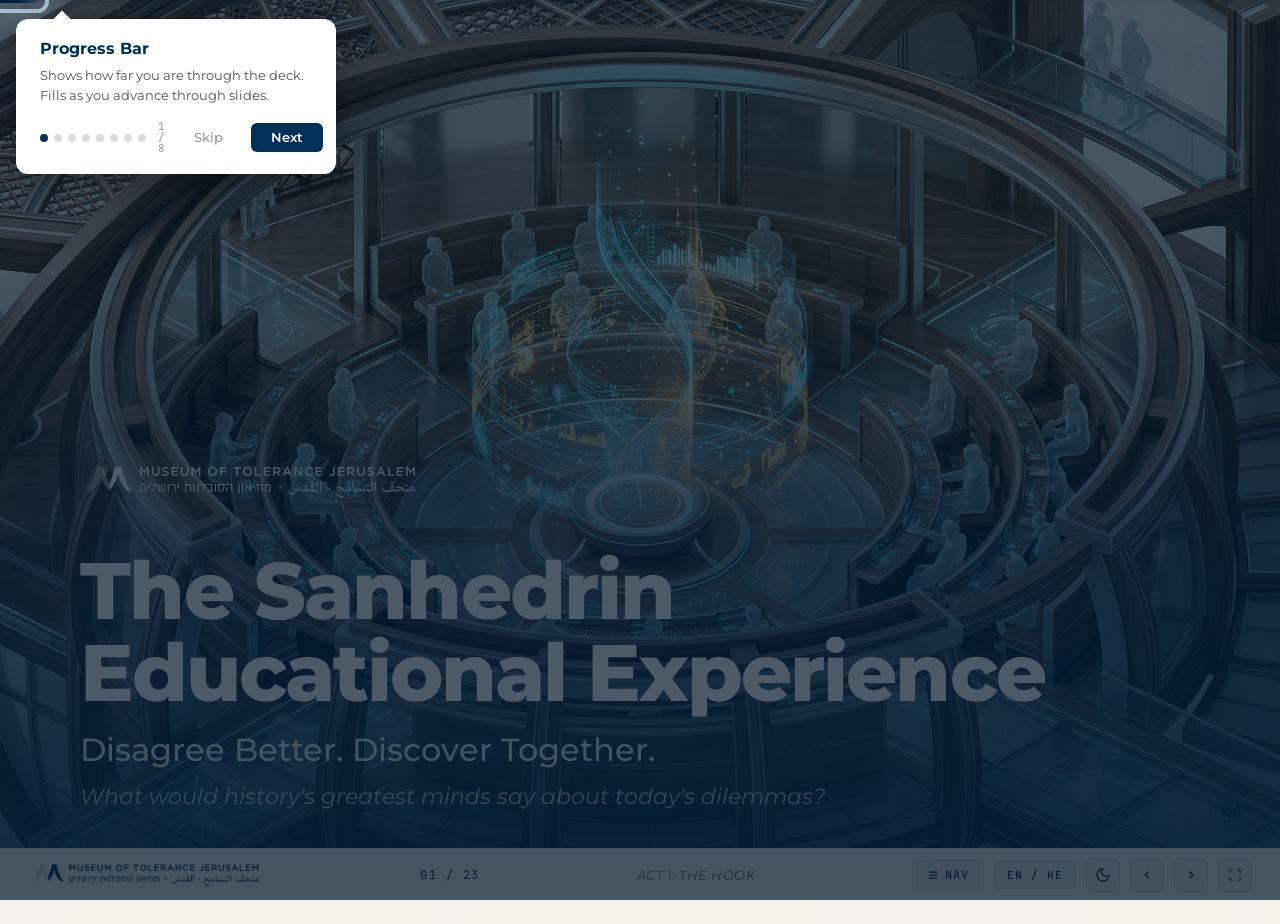
==== commit 4b296026: "Yoni session (25 May 2026) - Wave 1 partial - 70/30 risk split: split "30% Ahead" into two open ques" ====
--- a/index.html
+++ b/index.html
@@ -2391,10 +2391,13 @@
           <p style="font-size: 20px; color: var(--text-sub); line-height: 1.5;"><strong style="color: var(--text);">Solved:</strong> Agent quality, protocols, <span style="font-family: var(--font-m);">80</span> <strong>characters,</strong> and <strong>core framework</strong> established.</p>
         </div>
         <div class="card" style="padding: 20px 28px;">
-          <p style="font-size: 20px; color: var(--text-sub); line-height: 1.5;"><strong style="color: var(--text);">Ahead:</strong> <span class="term-tip" data-tip="AI agents coordinate and validate with each other before anything reaches the audience.">Agent-to-Agent-to-Human (<span style="font-family: var(--font-m);">A2A2H</span>)</span> <strong>orchestration.</strong> Getting agents to debate <strong>each other</strong> while <em>synthesizing</em> outputs for humans.</p>
+          <p style="font-size: 20px; color: var(--text-sub); line-height: 1.5;"><strong style="color: var(--text);">Ahead (a):</strong> <span class="term-tip" data-tip="AI agents coordinate and validate with each other before anything reaches the audience.">Agent-to-Agent-to-Human (<span style="font-family: var(--font-m);">A2A2H</span>)</span> <strong>orchestration.</strong> Getting agents to debate <strong>each other</strong> while <em>synthesizing</em> outputs for humans.</p>
         </div>
         <div class="card" style="padding: 20px 28px;">
-          <p style="font-size: 20px; color: var(--text-sub); line-height: 1.5;"><strong style="color: var(--text);">Mitigation:</strong> Proving this via <strong><span style="font-family: var(--font-m);">Phase 1</span> Proof of Concept</strong> using a <strong>WhatsApp group</strong> to test <strong>live dynamics</strong> before building the UI.</p>
+          <p style="font-size: 20px; color: var(--text-sub); line-height: 1.5;"><strong style="color: var(--text);">Ahead (b):</strong> <strong>Drama in the room.</strong> Does the theatrical experience produce real tension, audience engagement, and emotional stakes. Yoni KPI added <span style="font-family: var(--font-m);">25 May 2026</span>.</p>
+        </div>
+        <div class="card" style="padding: 20px 28px;">
+          <p style="font-size: 20px; color: var(--text-sub); line-height: 1.5;"><strong style="color: var(--text);">Mitigation:</strong> <strong><span style="font-family: var(--font-m);">Phase 1</span> Proof of Concept at the Sanhedrin Space space, <span style="font-family: var(--font-m);">~500K NIS</span>, <span style="font-family: var(--font-m);">3-4</span> months.</strong> Two CGI sages, simple periphery animation, live theatrical actors, focus-group kids, AI brain underneath. Drama and machine tested together.</p>
         </div>
       </div>
       <a href="#gloss-architecture" onclick="goToGlossary('gloss-architecture');return false;" class="reveal r3" style="display: inline-flex; align-items: center; gap: 6px; margin-top: 16px; color: var(--navy); font-weight: 600; font-size: 13px; text-decoration: underline; cursor: pointer;">
@@ -2421,10 +2424,13 @@
           <p style="font-size: 20px; color: var(--text-sub); line-height: 1.5;"><strong style="color: var(--text);">פתור:</strong> איכות סוכן, פרוטוקולים, <span style="font-family: var(--font-m);">80</span> <strong>דמויות,</strong> ו<strong>מסגרת ליבה</strong> מבוססת.</p>
         </div>
         <div class="card" style="padding: 20px 28px;">
-          <p style="font-size: 20px; color: var(--text-sub); line-height: 1.5;"><strong style="color: var(--text);">לפנינו:</strong> תזמורת <span class="term-tip" data-tip="סוכני AI מתאמים ומאמתים ביניהם לפני שהפלט מגיע לקהל.">סוכן-לסוכן-לאדם (<span style="font-family: var(--font-m);">A2A2H</span>)</span>. לגרום לסוכנים להתדיין <strong>ביניהם</strong> תוך <em>סינתזה</em> לאינטראקציה אנושית.</p>
+          <p style="font-size: 20px; color: var(--text-sub); line-height: 1.5;"><strong style="color: var(--text);">לפנינו (א):</strong> תזמורת <span class="term-tip" data-tip="סוכני AI מתאמים ומאמתים ביניהם לפני שהפלט מגיע לקהל.">סוכן-לסוכן-לאדם (<span style="font-family: var(--font-m);">A2A2H</span>)</span>. לגרום לסוכנים להתדיין <strong>ביניהם</strong> תוך <em>סינתזה</em> לאינטראקציה אנושית.</p>
         </div>
         <div class="card" style="padding: 20px 28px;">
-          <p style="font-size: 20px; color: var(--text-sub); line-height: 1.5;"><strong style="color: var(--text);">מיטיגציה:</strong> הוכחה דרך <strong>הוכחת היתכנות שלב <span style="font-family: var(--font-m);">1</span></strong> באמצעות <strong>קבוצת WhatsApp</strong> לבדיקת <strong>דינמיקות חיות</strong> לפני בניית ה-UI.</p>
+          <p style="font-size: 20px; color: var(--text-sub); line-height: 1.5;"><strong style="color: var(--text);">לפנינו (ב):</strong> <strong>דרמה בחדר.</strong> האם החוויה התיאטרלית מייצרת מתח אמיתי, מעורבות קהל, ועוצמה רגשית. KPI של יוני, נוסף ב-<span style="font-family: var(--font-m);">25 במאי 2026</span>.</p>
+        </div>
+        <div class="card" style="padding: 20px 28px;">
+          <p style="font-size: 20px; color: var(--text-sub); line-height: 1.5;"><strong style="color: var(--text);">מיטיגציה:</strong> <strong>הוכחת היתכנות שלב <span style="font-family: var(--font-m);">1</span> במרחב סנאייר, <span style="font-family: var(--font-m);">כ-500 אלף ש"ח</span>, <span style="font-family: var(--font-m);">3-4</span> חודשים.</strong> שתי דמויות CGI, אנימציית פריפריה פשוטה, שחקנים תיאטרליים חיים, קבוצת מיקוד של ילדים, מנוע AI מתחת. דרמה ומכונה נבדקות יחד.</p>
         </div>
       </div>
     </div>
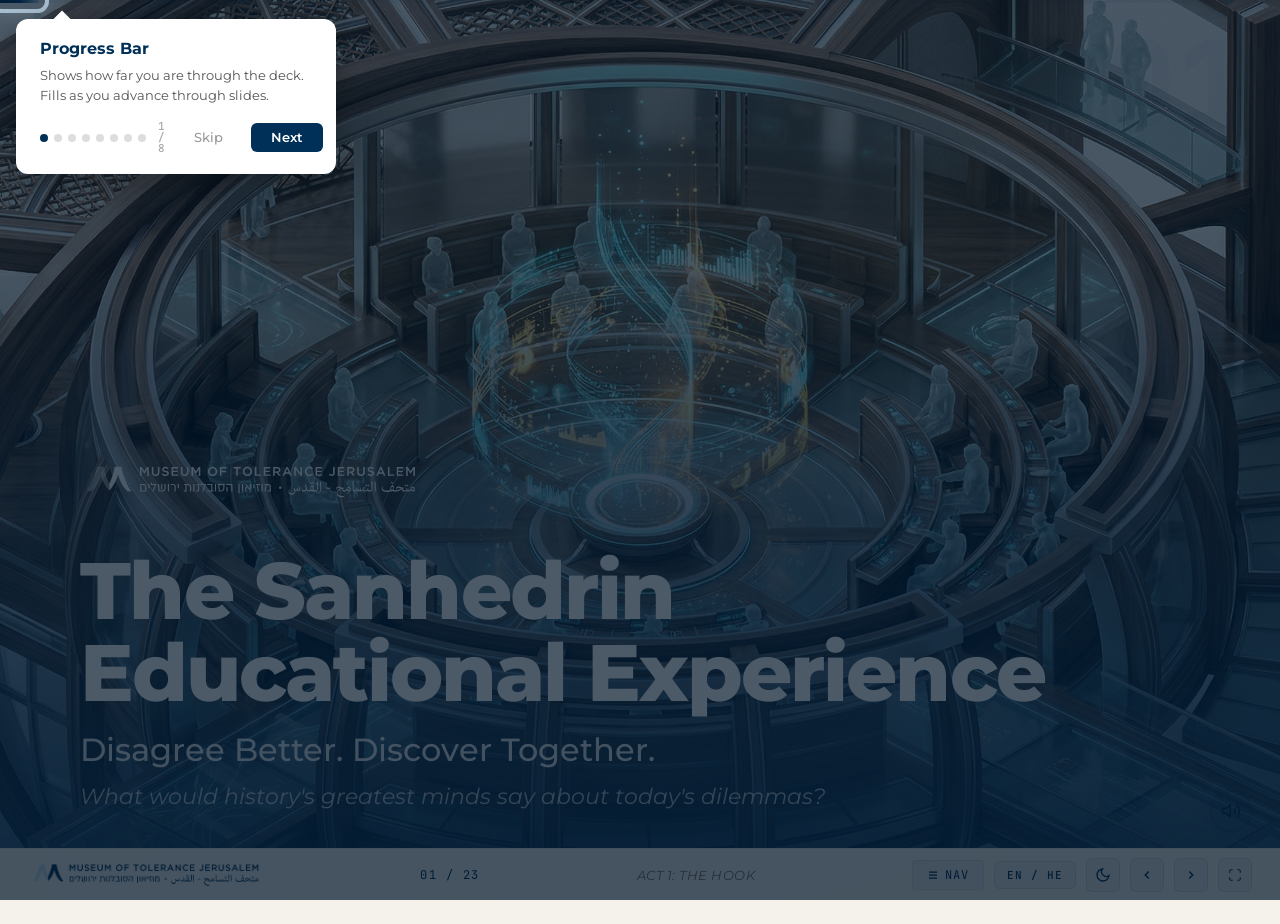
==== commit ec60891b: "Yoni session (25 May 2026) — Wave 1 deck edits Aligned with the 25 May Yoni working session per ~/Mi" ====
--- a/index.html
+++ b/index.html
@@ -1215,6 +1215,36 @@
             <div class="team-card-bio">Co-developed the original Sanhedrin experience concept alongside Roi. Foundational thinking on how <strong>ancient deliberation models</strong> could be reimagined as <strong>interactive museum technology.</strong></div>
           </div>
         </div>
+        <div class="team-card">
+          <div class="team-card-photo" style="background: var(--navy); display: flex; align-items: center; justify-content: center;">
+            <svg width="48" height="48" viewBox="0 0 24 24" fill="none" stroke="rgba(189,214,230,0.6)" stroke-width="1.5"><path d="M20 21v-2a4 4 0 00-4-4H8a4 4 0 00-4 4v2"/><circle cx="12" cy="7" r="4"/></svg>
+          </div>
+          <div class="team-card-body">
+            <div class="team-card-name">Prof. Yedidia Stern</div>
+            <div class="team-card-role">National-Credibility Advisor (added 25 May 2026)</div>
+            <div class="team-card-bio">President, <strong>Jewish People Policy Institute (JPPI)</strong> since 2020. Former Dean of <strong>Bar-Ilan Faculty of Law</strong>. Harvard JSD in corporate law. 20+ books, 50+ research articles. Bridges Jewish identity, halakhah, and the state. Stern argues for balancing modernity and tradition without rabbinic coercion.</div>
+          </div>
+        </div>
+        <div class="team-card">
+          <div class="team-card-photo" style="background: var(--navy); display: flex; align-items: center; justify-content: center;">
+            <svg width="48" height="48" viewBox="0 0 24 24" fill="none" stroke="rgba(189,214,230,0.6)" stroke-width="1.5"><path d="M20 21v-2a4 4 0 00-4-4H8a4 4 0 00-4 4v2"/><circle cx="12" cy="7" r="4"/></svg>
+          </div>
+          <div class="team-card-body">
+            <div class="team-card-name">Rabbi Ido Pachter</div>
+            <div class="team-card-role">Tech ↔ Halakhah Bridge (added 25 May 2026)</div>
+            <div class="team-card-bio">Research Fellow, <strong>Shalom Hartman Institute</strong>. Founder of <strong>Beit Midrash LeMa'ase</strong> developing <em>Halachat Yisraeli</em>. Brings religious, secular, and haredi scholars together on contemporary halakhic dilemmas. Direct, named work on <strong>tech ↔ halakhah</strong>: "what is Shabbat in the world of Facebook?" PhD Jewish Philosophy, Bar-Ilan.</div>
+          </div>
+        </div>
+        <div class="team-card">
+          <div class="team-card-photo" style="background: var(--navy); display: flex; align-items: center; justify-content: center;">
+            <svg width="48" height="48" viewBox="0 0 24 24" fill="none" stroke="rgba(189,214,230,0.6)" stroke-width="1.5"><path d="M20 21v-2a4 4 0 00-4-4H8a4 4 0 00-4 4v2"/><circle cx="12" cy="7" r="4"/></svg>
+          </div>
+          <div class="team-card-body">
+            <div class="team-card-name">Eli Weissbart</div>
+            <div class="team-card-role">National-Content Curator · POC + RFP (added 25 May 2026)</div>
+            <div class="team-card-bio">Israel's most-deployed national-content curator. Wrote <strong>Har Herzl torch-lighting ceremony texts 2015-2024</strong>. Lead writer for Israeli pavilions at <strong>Expo Milan 2015, Dubai 2020, Osaka 2025</strong>. National Archaeology Site Jerusalem. Hall of Nations exhibit. Led <em>Lev Echad</em> volunteer org. Knows how to write content that lands on a mixed Israeli audience.</div>
+          </div>
+        </div>
       </div>
     </div>
   </div>
@@ -1247,6 +1277,36 @@
             <div class="team-card-name">אלי הורוביץ</div>
             <div class="team-card-role">פיתוח קונספט מקורי</div>
             <div class="team-card-bio">פיתח את הקונספט המקורי של חוויית הסנהדרין יחד עם רועי. חשיבה יסודית על אופן שבו <strong>מודלים עתיקים של דיון</strong> יכולים לקבל ביטוי חדש כ<strong>טכנולוגיית מוזיאון אינטראקטיבית.</strong></div>
+          </div>
+        </div>
+        <div class="team-card">
+          <div class="team-card-photo" style="background: var(--navy); display: flex; align-items: center; justify-content: center;">
+            <svg width="48" height="48" viewBox="0 0 24 24" fill="none" stroke="rgba(189,214,230,0.6)" stroke-width="1.5"><path d="M20 21v-2a4 4 0 00-4-4H8a4 4 0 00-4 4v2"/><circle cx="12" cy="7" r="4"/></svg>
+          </div>
+          <div class="team-card-body">
+            <div class="team-card-name">פרופ' ידידיה שטרן</div>
+            <div class="team-card-role">יועץ אמינות לאומית (נוסף 25 במאי 2026)</div>
+            <div class="team-card-bio">נשיא <strong>מכון המדיניות לעם היהודי (JPPI)</strong> מאז 2020. דקאן לשעבר של <strong>הפקולטה למשפטים בבר-אילן</strong>. דוקטורט מהרווארד במשפט עסקי. 20+ ספרים, 50+ מאמרי מחקר. מגשר בין זהות יהודית, הלכה ומדינה. שטרן טוען לאיזון בין מודרניות למסורת ללא כפייה רבנית.</div>
+          </div>
+        </div>
+        <div class="team-card">
+          <div class="team-card-photo" style="background: var(--navy); display: flex; align-items: center; justify-content: center;">
+            <svg width="48" height="48" viewBox="0 0 24 24" fill="none" stroke="rgba(189,214,230,0.6)" stroke-width="1.5"><path d="M20 21v-2a4 4 0 00-4-4H8a4 4 0 00-4 4v2"/><circle cx="12" cy="7" r="4"/></svg>
+          </div>
+          <div class="team-card-body">
+            <div class="team-card-name">הרב עידו פכטר</div>
+            <div class="team-card-role">גשר טכנולוגיה ↔ הלכה (נוסף 25 במאי 2026)</div>
+            <div class="team-card-bio">חוקר ב<strong>מכון שלום הרטמן</strong>. מייסד <strong>בית מדרש למעשה</strong> שמפתח את <em>הלכת ישראלי</em>. מביא חוקרים דתיים, חילונים וחרדים לעבוד יחד על דילמות הלכתיות עכשוויות. עבודה ישירה ומוצהרת על <strong>טכנולוגיה ↔ הלכה</strong>: "מהי השבת בעולם של פייסבוק?" דוקטורט בפילוסופיה יהודית, בר-אילן.</div>
+          </div>
+        </div>
+        <div class="team-card">
+          <div class="team-card-photo" style="background: var(--navy); display: flex; align-items: center; justify-content: center;">
+            <svg width="48" height="48" viewBox="0 0 24 24" fill="none" stroke="rgba(189,214,230,0.6)" stroke-width="1.5"><path d="M20 21v-2a4 4 0 00-4-4H8a4 4 0 00-4 4v2"/><circle cx="12" cy="7" r="4"/></svg>
+          </div>
+          <div class="team-card-body">
+            <div class="team-card-name">אלי ויסברט</div>
+            <div class="team-card-role">אוצר תוכן לאומי · POC + RFP (נוסף 25 במאי 2026)</div>
+            <div class="team-card-bio">אוצר התוכן הלאומי המנוסה ביותר בישראל. כתב את <strong>טקסטי טקס הדלקת המשואות בהר הרצל 2015-2024</strong>. כותב ראשי לפביליונים הישראליים ב-<strong>אקספו מילאנו 2015, דובאי 2020, אוסקה 2025</strong>. אתר הארכיאולוגיה הלאומי בירושלים. תערוכת היכל האומות. הוביל את עמותת <em>לב אחד</em>. יודע לכתוב תוכן שמתחבר לקהל ישראלי מעורב.</div>
           </div>
         </div>
       </div>
@@ -2621,37 +2681,37 @@
       <div style="display: flex; gap: 16px; margin-top: 28px; width: 100%; max-width: 1100px; position: relative;" class="reveal r2">
         <!-- Connecting timeline thread -->
         <div style="position: absolute; top: 50%; left: 3%; right: 3%; height: 3px; background: linear-gradient(90deg, #48a868, #d4a843, var(--blue)); z-index: 0; border-radius: 2px;"></div>
-        <div class="card" style="flex: 1; position: relative; z-index: 1; padding: 22px; border-left: 4px solid #48a868;">
-          <div style="font-family: var(--font-m); font-size: 13px; letter-spacing: 2px; color: #48a868; text-transform: uppercase; font-weight: 600;">Pre-Kickoff (Now)</div>
+        <div class="card" style="flex: 1; position: relative; z-index: 1; padding: 22px; border-left: 4px solid #48a868; opacity: 0.7;">
+          <div style="font-family: var(--font-m); font-size: 13px; letter-spacing: 2px; color: #48a868; text-transform: uppercase; font-weight: 600;">Mar 2026 · Done ✓</div>
           <div style="font-size: 24px; font-weight: 700; color: var(--navy); margin-top: 6px;">Internal Presentation</div>
-          <div style="font-size: 15px; color: var(--text-sub); margin-top: 8px; line-height: 1.4;"><strong>Internal deck</strong> and stakeholder alignment by <strong>end of March 2026.</strong></div>
+          <div style="font-size: 15px; color: var(--text-sub); margin-top: 8px; line-height: 1.4;"><strong>Internal deck</strong> presented to JR. Stakeholder alignment complete.</div>
+        </div>
+        <div class="card" style="flex: 1; position: relative; z-index: 1; padding: 22px; border-left: 4px solid #48a868; opacity: 0.7;">
+          <div style="font-family: var(--font-m); font-size: 13px; letter-spacing: 2px; color: #48a868; text-transform: uppercase; font-weight: 600;">Apr 2026 · Done ✓</div>
+          <div style="font-size: 24px; font-weight: 700; color: var(--navy); margin-top: 6px;">Kickoff (Post-Passover)</div>
+          <div style="font-size: 15px; color: var(--text-sub); margin-top: 8px; line-height: 1.4;">Post-Passover kickoff complete. <span class="term-tip" data-tip="The 4 knowledge layers (K1-K4) that define how each Sage thinks and argues - the critical content authoring work.">K1-K4</span> content authoring in motion.</div>
         </div>
         <div class="card" style="flex: 1.15; position: relative; z-index: 1; padding: 24px; border-left: 4px solid #d4a843; box-shadow: 0 6px 28px rgba(0,48,87,0.12); transform: translateY(-4px);">
           <div style="display: flex; align-items: center; gap: 8px;">
-            <div style="font-family: var(--font-m); font-size: 13px; letter-spacing: 2px; color: #d4a843; text-transform: uppercase; font-weight: 600;">Late Apr 2026</div>
-            <span style="display: inline-block; padding: 2px 10px; background: #d4a843; color: #fff; font-family: var(--font-m); font-size: 10px; letter-spacing: 1px; border-radius: 4px; font-weight: 700; animation: dashPulse 2s ease-in-out infinite;">NOW</span>
-          </div>
-          <div style="font-size: 24px; font-weight: 700; color: var(--navy); margin-top: 6px;">Kickoff (Post-Passover)</div>
-          <div style="font-size: 15px; color: var(--text-sub); margin-top: 8px; line-height: 1.4;">Project kickoff after Passover. <span class="term-tip" data-tip="The 4 knowledge layers (K1-K4) that define how each Sage thinks and argues - the critical content authoring work.">K1-K4</span> content authoring begins. <strong>Donor presentations</strong> run in parallel with RFP.</div>
-        </div>
-        <div class="card" style="flex: 1; position: relative; z-index: 1; padding: 22px; border-left: 4px solid var(--blue);">
-          <div style="font-family: var(--font-m); font-size: 13px; letter-spacing: 2px; color: var(--blue); text-transform: uppercase; font-weight: 500;">May 2026</div>
-          <div style="font-size: 24px; font-weight: 700; color: var(--navy); margin-top: 6px;">RFP Issued</div>
-          <div style="font-size: 15px; color: var(--text-sub); margin-top: 8px; line-height: 1.4;"><strong>RFP issued</strong>, supplier briefings, and <strong>vendor selection</strong> round. Runs <strong>in parallel</strong> with fundraising. <a href="#appendix-program" onclick="goToAppendix('appendix-program');return false;" style="color: var(--navy); font-weight: 600; text-decoration: underline; font-size: 13px;">View Full Program Scope</a></div>
+            <div style="font-family: var(--font-m); font-size: 13px; letter-spacing: 2px; color: #d4a843; text-transform: uppercase; font-weight: 600;">May 2026</div>
+            <span style="display: inline-block; padding: 2px 10px; background: #d4a843; color: #fff; font-family: var(--font-m); font-size: 10px; letter-spacing: 1px; border-radius: 4px; font-weight: 700; animation: dashPulse 2s ease-in-out infinite;">NOW · 25 MAY</span>
+          </div>
+          <div style="font-size: 24px; font-weight: 700; color: var(--navy); margin-top: 6px;">RFP + Donor Pitch Prep</div>
+          <div style="font-size: 15px; color: var(--text-sub); margin-top: 8px; line-height: 1.4;"><strong>RFP issued.</strong> Supplier briefings. Unified Social Lab deck for NYC (Marla + Diana, ~2 weeks). Animation film commissioned. <a href="#appendix-program" onclick="goToAppendix('appendix-program');return false;" style="color: var(--navy); font-weight: 600; text-decoration: underline; font-size: 13px;">View Full Program Scope</a></div>
         </div>
       </div>
       <!-- Row 2: Grant + POC, Working Demo, Deployment -->
       <div style="display: flex; gap: 16px; margin-top: 16px; width: 100%; max-width: 1100px; position: relative;" class="reveal r3">
         <div style="position: absolute; top: 50%; left: 3%; right: 3%; height: 3px; background: linear-gradient(90deg, var(--blue), var(--blue), var(--navy)); z-index: 0; border-radius: 2px;"></div>
         <div class="card" style="flex: 1; position: relative; z-index: 1; padding: 22px; border-left: 4px solid var(--blue);">
-          <div style="font-family: var(--font-m); font-size: 13px; letter-spacing: 2px; color: var(--blue); text-transform: uppercase; font-weight: 500;">Jun 2026</div>
-          <div style="font-size: 24px; font-weight: 700; color: var(--navy); margin-top: 6px;">Federal Grant Filing + Proof of Concept</div>
-          <div style="font-size: 15px; color: var(--text-sub); margin-top: 8px; line-height: 1.4;"><strong>Federal grant filing.</strong> Proof of Concept via <strong>WhatsApp group</strong> with <span style="font-family: var(--font-m);">3</span> agents + <span style="font-family: var(--font-m);">2</span> humans. <strong>Micha Goodman validation.</strong> <a href="#appendix-poc" onclick="goToAppendix('appendix-poc');return false;" style="color: var(--navy); font-weight: 600; text-decoration: underline; font-size: 13px;">View POC Definition</a></div>
+          <div style="font-family: var(--font-m); font-size: 13px; letter-spacing: 2px; color: var(--blue); text-transform: uppercase; font-weight: 500;">Jun - Sep 2026</div>
+          <div style="font-size: 24px; font-weight: 700; color: var(--navy); margin-top: 6px;">Federal Grant Filing + Drama POC</div>
+          <div style="font-size: 15px; color: var(--text-sub); margin-top: 8px; line-height: 1.4;"><strong>Federal grant filing</strong> (Jun). <strong>~500K NIS POC at Sanhedrin Space</strong>, 3-4 months: 2 CGI sages + periphery animation + live actors + focus-group kids. Tests AI mechanic AND drama in the room. <strong>Goodman validates AI quality.</strong> <a href="#appendix-poc" onclick="goToAppendix('appendix-poc');return false;" style="color: var(--navy); font-weight: 600; text-decoration: underline; font-size: 13px;">View POC Definition</a></div>
         </div>
         <div class="card" style="flex: 1; position: relative; z-index: 1; padding: 22px; border-left: 4px solid var(--blue);">
-          <div style="font-family: var(--font-m); font-size: 13px; letter-spacing: 2px; color: var(--blue); text-transform: uppercase; font-weight: 500;">Sep - Nov 2026</div>
+          <div style="font-family: var(--font-m); font-size: 13px; letter-spacing: 2px; color: var(--blue); text-transform: uppercase; font-weight: 500;">Late 2026 - Q1 2027</div>
           <div style="font-size: 24px; font-weight: 700; color: var(--navy); margin-top: 6px;">Working Demo</div>
-          <div style="font-size: 15px; color: var(--text-sub); margin-top: 8px; line-height: 1.4;">Custom React UI. <span style="font-family: var(--font-m);">5</span> Sages + <span class="term-tip" data-tip="The AI conductor that manages speaking order and interventions.">Nasi</span> + <span class="term-tip" data-tip="The AI quality checker that validates every response.">Av Beit Din</span>. Voice for <span style="font-family: var(--font-m);">2-3</span> Sages. AI talking-portrait prototype. <span style="font-family: var(--font-m);">3</span> dilemmas, both modes.</div>
+          <div style="font-size: 15px; color: var(--text-sub); margin-top: 8px; line-height: 1.4;">Custom React UI. <span style="font-family: var(--font-m);">5</span> Sages + <span class="term-tip" data-tip="The AI conductor that manages speaking order and interventions.">Nasi</span> + <span class="term-tip" data-tip="The AI quality checker that validates every response.">Av Beit Din</span>. Two-layer AI: near-team + periphery. Voice for <span style="font-family: var(--font-m);">2-3</span> Sages. <span style="font-family: var(--font-m);">3</span> dilemmas, both modes.</div>
         </div>
         <div class="card" style="flex: 1; position: relative; z-index: 1; padding: 22px; border-left: 4px solid var(--navy);">
           <div style="font-family: var(--font-m); font-size: 13px; letter-spacing: 2px; color: var(--navy); text-transform: uppercase; font-weight: 600;">Jun - Jul 2027</div>
@@ -2668,37 +2728,37 @@
       <!-- Row 1 -->
       <div style="display: flex; gap: 16px; margin-top: 28px; width: 100%; max-width: 1100px; position: relative;" class="reveal r2">
         <div style="position: absolute; top: 50%; left: 3%; right: 3%; height: 3px; background: linear-gradient(90deg, var(--blue), #d4a843, #48a868); z-index: 0; border-radius: 2px;"></div>
-        <div class="card" style="flex: 1; position: relative; z-index: 1; padding: 22px; border-right: 4px solid #48a868; border-left: none;">
-          <div style="font-family: var(--font-m); font-size: 13px; letter-spacing: 2px; color: #48a868; text-transform: uppercase; font-weight: 600;">טרום-קיקאוף (עכשיו)</div>
+        <div class="card" style="flex: 1; position: relative; z-index: 1; padding: 22px; border-right: 4px solid #48a868; border-left: none; opacity: 0.7;">
+          <div style="font-family: var(--font-m); font-size: 13px; letter-spacing: 2px; color: #48a868; text-transform: uppercase; font-weight: 600;">מרץ 2026 · הושלם ✓</div>
           <div style="font-size: 24px; font-weight: 700; color: var(--navy); margin-top: 6px;">מצגת פנימית</div>
-          <div style="font-size: 15px; color: var(--text-sub); margin-top: 8px; line-height: 1.4;"><strong>דק פנימי</strong> ויישור קו עם בעלי עניין עד <strong>סוף מרץ 2026.</strong></div>
+          <div style="font-size: 15px; color: var(--text-sub); margin-top: 8px; line-height: 1.4;"><strong>דק פנימי</strong> הוצג ל-JR. יישור קו עם בעלי עניין הושלם.</div>
+        </div>
+        <div class="card" style="flex: 1; position: relative; z-index: 1; padding: 22px; border-right: 4px solid #48a868; border-left: none; opacity: 0.7;">
+          <div style="font-family: var(--font-m); font-size: 13px; letter-spacing: 2px; color: #48a868; text-transform: uppercase; font-weight: 600;">אפריל 2026 · הושלם ✓</div>
+          <div style="font-size: 24px; font-weight: 700; color: var(--navy); margin-top: 6px;">קיקאוף (אחרי פסח)</div>
+          <div style="font-size: 15px; color: var(--text-sub); margin-top: 8px; line-height: 1.4;">השקת הפרויקט אחרי פסח הושלמה. כתיבת תוכן K1-K4 בעיצומה.</div>
         </div>
         <div class="card" style="flex: 1.15; position: relative; z-index: 1; padding: 24px; border-right: 4px solid #d4a843; border-left: none; box-shadow: 0 6px 28px rgba(0,48,87,0.12); transform: translateY(-4px);">
           <div style="display: flex; align-items: center; gap: 8px;">
-            <div style="font-family: var(--font-m); font-size: 13px; letter-spacing: 2px; color: #d4a843; text-transform: uppercase; font-weight: 600;">סוף אפריל 2026</div>
-            <span style="display: inline-block; padding: 2px 10px; background: #d4a843; color: #fff; font-family: var(--font-m); font-size: 10px; letter-spacing: 1px; border-radius: 4px; font-weight: 700; animation: dashPulse 2s ease-in-out infinite;">עכשיו</span>
-          </div>
-          <div style="font-size: 24px; font-weight: 700; color: var(--navy); margin-top: 6px;">קיקאוף (אחרי פסח)</div>
-          <div style="font-size: 15px; color: var(--text-sub); margin-top: 8px; line-height: 1.4;">השקת הפרויקט אחרי פסח. כתיבת תוכן K1-K4 מתחילה. <strong>מצגות לתורמים</strong> במקביל ל-RFP.</div>
-        </div>
-        <div class="card" style="flex: 1; position: relative; z-index: 1; padding: 22px; border-right: 4px solid var(--blue); border-left: none;">
-          <div style="font-family: var(--font-m); font-size: 13px; letter-spacing: 2px; color: var(--blue); text-transform: uppercase; font-weight: 500;">מאי 2026</div>
-          <div style="font-size: 24px; font-weight: 700; color: var(--navy); margin-top: 6px;">הוצאת RFP</div>
-          <div style="font-size: 15px; color: var(--text-sub); margin-top: 8px; line-height: 1.4;"><strong>הוצאת RFP</strong>, תדריכי ספקים, וסבב <strong>בחירת ספקים.</strong> רץ <strong>במקביל</strong> לגיוס כספים. <a href="#appendix-program" onclick="goToAppendix('appendix-program');return false;" style="color: var(--navy); font-weight: 600; text-decoration: underline; font-size: 13px;">צפה בהיקף התוכנית המלא</a></div>
+            <div style="font-family: var(--font-m); font-size: 13px; letter-spacing: 2px; color: #d4a843; text-transform: uppercase; font-weight: 600;">מאי 2026</div>
+            <span style="display: inline-block; padding: 2px 10px; background: #d4a843; color: #fff; font-family: var(--font-m); font-size: 10px; letter-spacing: 1px; border-radius: 4px; font-weight: 700; animation: dashPulse 2s ease-in-out infinite;">עכשיו · 25 במאי</span>
+          </div>
+          <div style="font-size: 24px; font-weight: 700; color: var(--navy); margin-top: 6px;">RFP + הכנה לפיץ' תורמים</div>
+          <div style="font-size: 15px; color: var(--text-sub); margin-top: 8px; line-height: 1.4;"><strong>הוצאת RFP</strong>. תדריכי ספקים. דק מעבדה חברתית מאוחד לניו יורק (מרלה + דיאנה, כשבועיים). סרטון אנימציה הוזמן. <a href="#appendix-program" onclick="goToAppendix('appendix-program');return false;" style="color: var(--navy); font-weight: 600; text-decoration: underline; font-size: 13px;">צפה בהיקף התוכנית המלא</a></div>
         </div>
       </div>
       <!-- Row 2 -->
       <div style="display: flex; gap: 16px; margin-top: 16px; width: 100%; max-width: 1100px; position: relative;" class="reveal r3">
         <div style="position: absolute; top: 50%; left: 3%; right: 3%; height: 3px; background: linear-gradient(90deg, var(--navy), var(--blue), var(--blue)); z-index: 0; border-radius: 2px;"></div>
         <div class="card" style="flex: 1; position: relative; z-index: 1; padding: 22px; border-right: 4px solid var(--blue); border-left: none;">
-          <div style="font-family: var(--font-m); font-size: 13px; letter-spacing: 2px; color: var(--blue); text-transform: uppercase; font-weight: 500;">יוני 2026</div>
-          <div style="font-size: 24px; font-weight: 700; color: var(--navy); margin-top: 6px;">הגשת מענק פדרלי + הוכחת היתכנות</div>
-          <div style="font-size: 15px; color: var(--text-sub); margin-top: 8px; line-height: 1.4;"><strong>הגשת מענק פדרלי.</strong> הוכחת היתכנות דרך <strong>קבוצת WhatsApp</strong> עם <span style="font-family: var(--font-m);">3</span> סוכנים + <span style="font-family: var(--font-m);">2</span> בני אדם. <strong>אימות מיכה גודמן.</strong> <a href="#appendix-poc" onclick="goToAppendix('appendix-poc');return false;" style="color: var(--navy); font-weight: 600; text-decoration: underline; font-size: 13px;">צפה בהגדרת הוכחת ההיתכנות</a></div>
+          <div style="font-family: var(--font-m); font-size: 13px; letter-spacing: 2px; color: var(--blue); text-transform: uppercase; font-weight: 500;">יוני - ספט' 2026</div>
+          <div style="font-size: 24px; font-weight: 700; color: var(--navy); margin-top: 6px;">הגשת מענק פדרלי + POC דרמה</div>
+          <div style="font-size: 15px; color: var(--text-sub); margin-top: 8px; line-height: 1.4;"><strong>הגשת מענק פדרלי</strong> (יוני). <strong>POC ב-Sanhedrin Space בעלות כ-500 אלף ש"ח</strong>, 3-4 חודשים: 2 דמויות CGI + אנימציית פריפריה + שחקנים חיים + קבוצת מיקוד. בוחן את המכניקת AI ואת הדרמה בחדר. <strong>אימות איכות AI על-ידי גודמן.</strong> <a href="#appendix-poc" onclick="goToAppendix('appendix-poc');return false;" style="color: var(--navy); font-weight: 600; text-decoration: underline; font-size: 13px;">צפה בהגדרת הוכחת ההיתכנות</a></div>
         </div>
         <div class="card" style="flex: 1; position: relative; z-index: 1; padding: 22px; border-right: 4px solid var(--blue); border-left: none;">
-          <div style="font-family: var(--font-m); font-size: 13px; letter-spacing: 2px; color: var(--blue); text-transform: uppercase; font-weight: 500;">ספט' - נוב' 2026</div>
+          <div style="font-family: var(--font-m); font-size: 13px; letter-spacing: 2px; color: var(--blue); text-transform: uppercase; font-weight: 500;">סוף 2026 - רבעון 1 2027</div>
           <div style="font-size: 24px; font-weight: 700; color: var(--navy); margin-top: 6px;">דמו עובד</div>
-          <div style="font-size: 15px; color: var(--text-sub); margin-top: 8px; line-height: 1.4;">ממשק React מותאם. <span style="font-family: var(--font-m);">5</span> חכמים + נשיא + אב בית דין. קול ל-<span style="font-family: var(--font-m);">2-3</span> חכמים. אב-טיפוס פורטרט מדבר AI. <span style="font-family: var(--font-m);">3</span> דילמות, שני המצבים.</div>
+          <div style="font-size: 15px; color: var(--text-sub); margin-top: 8px; line-height: 1.4;">ממשק React מותאם. <span style="font-family: var(--font-m);">5</span> חכמים + נשיא + אב בית דין. AI דו-שכבתי: צמוד-צוות + פריפריה. קול ל-<span style="font-family: var(--font-m);">2-3</span> חכמים. <span style="font-family: var(--font-m);">3</span> דילמות, שני המצבים.</div>
         </div>
         <div class="card" style="flex: 1; position: relative; z-index: 1; padding: 22px; border-right: 4px solid var(--navy); border-left: none;">
           <div style="font-family: var(--font-m); font-size: 13px; letter-spacing: 2px; color: var(--navy); text-transform: uppercase; font-weight: 600;">יוני - יולי 2027</div>
@@ -2730,35 +2790,36 @@
         <h2 class="reveal r1" style="font-size: 52px; font-weight: 800; letter-spacing: -1px; margin-bottom: 40px;">Investment Required</h2>
 
         <!-- The $ card -->
-        <div class="reveal r2" style="display: flex; align-items: center; gap: 40px; padding: 40px 56px; background: var(--navy); border-radius: 16px; box-shadow: 0 8px 40px rgba(0,48,87,0.2); max-width: 760px; width: 100%;">
-          <div style="font-family: var(--font-d); font-size: 96px; font-weight: 800; color: var(--blue); line-height: 1; flex-shrink: 0;">$</div>
+        <div class="reveal r2" style="display: flex; align-items: center; gap: 40px; padding: 40px 56px; background: var(--navy); border-radius: 16px; box-shadow: 0 8px 40px rgba(0,48,87,0.2); max-width: 820px; width: 100%;">
+          <div style="font-family: var(--font-d); font-size: 96px; font-weight: 800; color: var(--blue); line-height: 1; flex-shrink: 0;">$25M</div>
           <div style="text-align: left; flex: 1;">
-            <div style="font-family: var(--font-m); font-size: 11px; letter-spacing: 3px; color: var(--blue); text-transform: uppercase; margin-bottom: 6px;">
-              <span style="display: inline-block; width: 8px; height: 8px; background: var(--blue); border-radius: 50%; margin-right: 8px; animation: dashPulse 2s ease-in-out infinite;"></span>
-              Pending
-            </div>
-            <div style="font-size: 26px; font-weight: 700; color: #fff; line-height: 1.3;">Financial Estimation<br>in Progress</div>
-            <div style="font-size: 14px; color: rgba(255,255,255,0.65); margin-top: 10px; line-height: 1.5;">Based on <strong style="color: rgba(255,255,255,0.9);">v3.1 Implementation Architecture</strong> and vendor quotes.</div>
-          </div>
-        </div>
-
-        <!-- Scope items -->
-        <div class="reveal r3" style="display: flex; gap: 16px; margin-top: 32px; max-width: 760px; width: 100%;">
+            <div style="font-family: var(--font-m); font-size: 11px; letter-spacing: 3px; color: var(--blue); text-transform: uppercase; margin-bottom: 6px;">Not-to-Exceed · Whole Social Lab</div>
+            <div style="font-size: 24px; font-weight: 700; color: #fff; line-height: 1.3;">One ask. Whole Social Lab.<br>18-month build.</div>
+            <div style="font-size: 14px; color: rgba(255,255,255,0.65); margin-top: 10px; line-height: 1.5;">Realistic line <strong style="color: rgba(255,255,255,0.9);">~$15M</strong>. Sharon Becker Jacobson presents in NYC. Frame ratified <strong style="color: rgba(255,255,255,0.9);">25 May 2026</strong>.</div>
+          </div>
+        </div>
+
+        <!-- Scope items: internal split -->
+        <div class="reveal r3" style="display: flex; gap: 16px; margin-top: 32px; max-width: 820px; width: 100%;">
           <div style="flex: 1; padding: 16px 20px; background: var(--card-bg); border-radius: 10px; border: 1px solid var(--card-border); text-align: center;">
-            <svg width="20" height="20" viewBox="0 0 24 24" fill="none" stroke="var(--navy)" stroke-width="1.5" style="margin-bottom: 6px;"><rect x="2" y="3" width="20" height="14" rx="2"/><line x1="8" y1="21" x2="16" y2="21"/><line x1="12" y1="17" x2="12" y2="21"/></svg>
-            <div style="font-size: 14px; font-weight: 600; color: var(--text);">Tech Architecture</div>
+            <div style="font-family: var(--font-d); font-size: 22px; font-weight: 800; color: var(--navy);">~$7M</div>
+            <div style="font-size: 13px; font-weight: 600; color: var(--text); margin-top: 4px;">Sanhedrin Build</div>
+            <div style="font-size: 11px; color: var(--text-sub); margin-top: 2px;">+ ~$5M/yr ops</div>
           </div>
           <div style="flex: 1; padding: 16px 20px; background: var(--card-bg); border-radius: 10px; border: 1px solid var(--card-border); text-align: center;">
-            <svg width="20" height="20" viewBox="0 0 24 24" fill="none" stroke="var(--navy)" stroke-width="1.5" style="margin-bottom: 6px;"><path d="M12 20h9"/><path d="M16.5 3.5a2.121 2.121 0 013 3L7 19l-4 1 1-4L16.5 3.5z"/></svg>
-            <div style="font-size: 14px; font-weight: 600; color: var(--text);">Content Development</div>
+            <div style="font-family: var(--font-d); font-size: 22px; font-weight: 800; color: var(--navy);">Immersive Wall</div>
+            <div style="font-size: 13px; font-weight: 600; color: var(--text); margin-top: 4px;">+ War Desk</div>
+            <div style="font-size: 11px; color: var(--text-sub); margin-top: 2px;">Breakdown via Marla</div>
           </div>
           <div style="flex: 1; padding: 16px 20px; background: var(--card-bg); border-radius: 10px; border: 1px solid var(--card-border); text-align: center;">
-            <svg width="20" height="20" viewBox="0 0 24 24" fill="none" stroke="var(--navy)" stroke-width="1.5" style="margin-bottom: 6px;"><polygon points="23 7 16 12 23 17 23 7"/><rect x="1" y="5" width="15" height="14" rx="2"/></svg>
-            <div style="font-size: 14px; font-weight: 600; color: var(--text);">AV Build-out</div>
+            <div style="font-family: var(--font-d); font-size: 22px; font-weight: 800; color: var(--navy);">Other Stations</div>
+            <div style="font-size: 13px; font-weight: 600; color: var(--text); margin-top: 4px;">+ Vision</div>
+            <div style="font-size: 11px; color: var(--text-sub); margin-top: 2px;">People Journey link</div>
           </div>
           <div style="flex: 1; padding: 16px 20px; background: var(--card-bg); border-radius: 10px; border: 1px solid var(--card-border); text-align: center;">
-            <svg width="20" height="20" viewBox="0 0 24 24" fill="none" stroke="var(--navy)" stroke-width="1.5" style="margin-bottom: 6px;"><path d="M3 9l9-7 9 7v11a2 2 0 01-2 2H5a2 2 0 01-2-2z"/></svg>
-            <div style="font-size: 14px; font-weight: 600; color: var(--text);">Physical Space</div>
+            <div style="font-family: var(--font-d); font-size: 22px; font-weight: 800; color: var(--navy);">Pre-Pitch</div>
+            <div style="font-size: 13px; font-weight: 600; color: var(--text); margin-top: 4px;">Drama POC + Film</div>
+            <div style="font-size: 11px; color: var(--text-sub); margin-top: 2px;">~500K NIS + ~65K NIS</div>
           </div>
         </div>
 
@@ -2786,35 +2847,36 @@
         <h2 class="reveal r1" style="font-size: 52px; font-weight: 800; letter-spacing: -1px; margin-bottom: 40px;">השקעה נדרשת</h2>
 
         <!-- The $ card -->
-        <div class="reveal r2" style="display: flex; align-items: center; gap: 40px; padding: 40px 56px; background: var(--navy); border-radius: 16px; box-shadow: 0 8px 40px rgba(0,48,87,0.2); max-width: 760px; width: 100%; direction: rtl;">
-          <div style="font-family: var(--font-d); font-size: 96px; font-weight: 800; color: var(--blue); line-height: 1; flex-shrink: 0;">$</div>
+        <div class="reveal r2" style="display: flex; align-items: center; gap: 40px; padding: 40px 56px; background: var(--navy); border-radius: 16px; box-shadow: 0 8px 40px rgba(0,48,87,0.2); max-width: 820px; width: 100%; direction: rtl;">
+          <div style="font-family: var(--font-d); font-size: 96px; font-weight: 800; color: var(--blue); line-height: 1; flex-shrink: 0;">$25M</div>
           <div style="text-align: right; flex: 1;">
-            <div style="font-family: var(--font-m); font-size: 11px; letter-spacing: 3px; color: var(--blue); text-transform: uppercase; margin-bottom: 6px;">
-              <span style="display: inline-block; width: 8px; height: 8px; background: var(--blue); border-radius: 50%; margin-left: 8px; animation: dashPulse 2s ease-in-out infinite;"></span>
-              ממתין
-            </div>
-            <div style="font-size: 26px; font-weight: 700; color: #fff; line-height: 1.3;">הערכה פיננסית<br>בתהליך</div>
-            <div style="font-size: 14px; color: rgba(255,255,255,0.65); margin-top: 10px; line-height: 1.5;">בהתבסס על <strong style="color: rgba(255,255,255,0.9);">ארכיטקטורת היישום v3.1</strong> והצעות מחיר מספקים.</div>
-          </div>
-        </div>
-
-        <!-- Scope items -->
-        <div class="reveal r3" style="display: flex; gap: 16px; margin-top: 32px; max-width: 760px; width: 100%;">
+            <div style="font-family: var(--font-m); font-size: 11px; letter-spacing: 3px; color: var(--blue); text-transform: uppercase; margin-bottom: 6px;">Not-to-Exceed · כל המעבדה החברתית</div>
+            <div style="font-size: 24px; font-weight: 700; color: #fff; line-height: 1.3;">בקשה אחת. כל המעבדה החברתית.<br>בנייה של 18 חודשים.</div>
+            <div style="font-size: 14px; color: rgba(255,255,255,0.65); margin-top: 10px; line-height: 1.5;">קו ריאליסטי <strong style="color: rgba(255,255,255,0.9);">כ-$15M</strong>. שרון בקר ג'קובסון מציגה בניו יורק. מסגרת אושרה <strong style="color: rgba(255,255,255,0.9);">ב-25 במאי 2026</strong>.</div>
+          </div>
+        </div>
+
+        <!-- Scope items: internal split -->
+        <div class="reveal r3" style="display: flex; gap: 16px; margin-top: 32px; max-width: 820px; width: 100%;">
           <div style="flex: 1; padding: 16px 20px; background: var(--card-bg); border-radius: 10px; border: 1px solid var(--card-border); text-align: center;">
-            <svg width="20" height="20" viewBox="0 0 24 24" fill="none" stroke="var(--navy)" stroke-width="1.5" style="margin-bottom: 6px;"><rect x="2" y="3" width="20" height="14" rx="2"/><line x1="8" y1="21" x2="16" y2="21"/><line x1="12" y1="17" x2="12" y2="21"/></svg>
-            <div style="font-size: 14px; font-weight: 600; color: var(--text);">ארכיטקטורה טכנולוגית</div>
+            <div style="font-family: var(--font-d); font-size: 22px; font-weight: 800; color: var(--navy);">~$7M</div>
+            <div style="font-size: 13px; font-weight: 600; color: var(--text); margin-top: 4px;">בניית סנהדרין</div>
+            <div style="font-size: 11px; color: var(--text-sub); margin-top: 2px;">+ ~$5M/שנה תפעול</div>
           </div>
           <div style="flex: 1; padding: 16px 20px; background: var(--card-bg); border-radius: 10px; border: 1px solid var(--card-border); text-align: center;">
-            <svg width="20" height="20" viewBox="0 0 24 24" fill="none" stroke="var(--navy)" stroke-width="1.5" style="margin-bottom: 6px;"><path d="M12 20h9"/><path d="M16.5 3.5a2.121 2.121 0 013 3L7 19l-4 1 1-4L16.5 3.5z"/></svg>
-            <div style="font-size: 14px; font-weight: 600; color: var(--text);">פיתוח תוכן</div>
+            <div style="font-family: var(--font-d); font-size: 22px; font-weight: 800; color: var(--navy);">Immersive Wall</div>
+            <div style="font-size: 13px; font-weight: 600; color: var(--text); margin-top: 4px;">+ War Desk</div>
+            <div style="font-size: 11px; color: var(--text-sub); margin-top: 2px;">פירוט דרך מרלה</div>
           </div>
           <div style="flex: 1; padding: 16px 20px; background: var(--card-bg); border-radius: 10px; border: 1px solid var(--card-border); text-align: center;">
-            <svg width="20" height="20" viewBox="0 0 24 24" fill="none" stroke="var(--navy)" stroke-width="1.5" style="margin-bottom: 6px;"><polygon points="23 7 16 12 23 17 23 7"/><rect x="1" y="5" width="15" height="14" rx="2"/></svg>
-            <div style="font-size: 14px; font-weight: 600; color: var(--text);">בניית AV</div>
+            <div style="font-family: var(--font-d); font-size: 22px; font-weight: 800; color: var(--navy);">תחנות נוספות</div>
+            <div style="font-size: 13px; font-weight: 600; color: var(--text); margin-top: 4px;">+ Vision</div>
+            <div style="font-size: 11px; color: var(--text-sub); margin-top: 2px;">קישור ל-People Journey</div>
           </div>
           <div style="flex: 1; padding: 16px 20px; background: var(--card-bg); border-radius: 10px; border: 1px solid var(--card-border); text-align: center;">
-            <svg width="20" height="20" viewBox="0 0 24 24" fill="none" stroke="var(--navy)" stroke-width="1.5" style="margin-bottom: 6px;"><path d="M3 9l9-7 9 7v11a2 2 0 01-2 2H5a2 2 0 01-2-2z"/></svg>
-            <div style="font-size: 14px; font-weight: 600; color: var(--text);">מרחב פיזי</div>
+            <div style="font-family: var(--font-d); font-size: 22px; font-weight: 800; color: var(--navy);">לפני הפיץ'</div>
+            <div style="font-size: 13px; font-weight: 600; color: var(--text); margin-top: 4px;">POC דרמה + סרטון</div>
+            <div style="font-size: 11px; color: var(--text-sub); margin-top: 2px;">כ-500K ש"ח + כ-65K ש"ח</div>
           </div>
         </div>
 
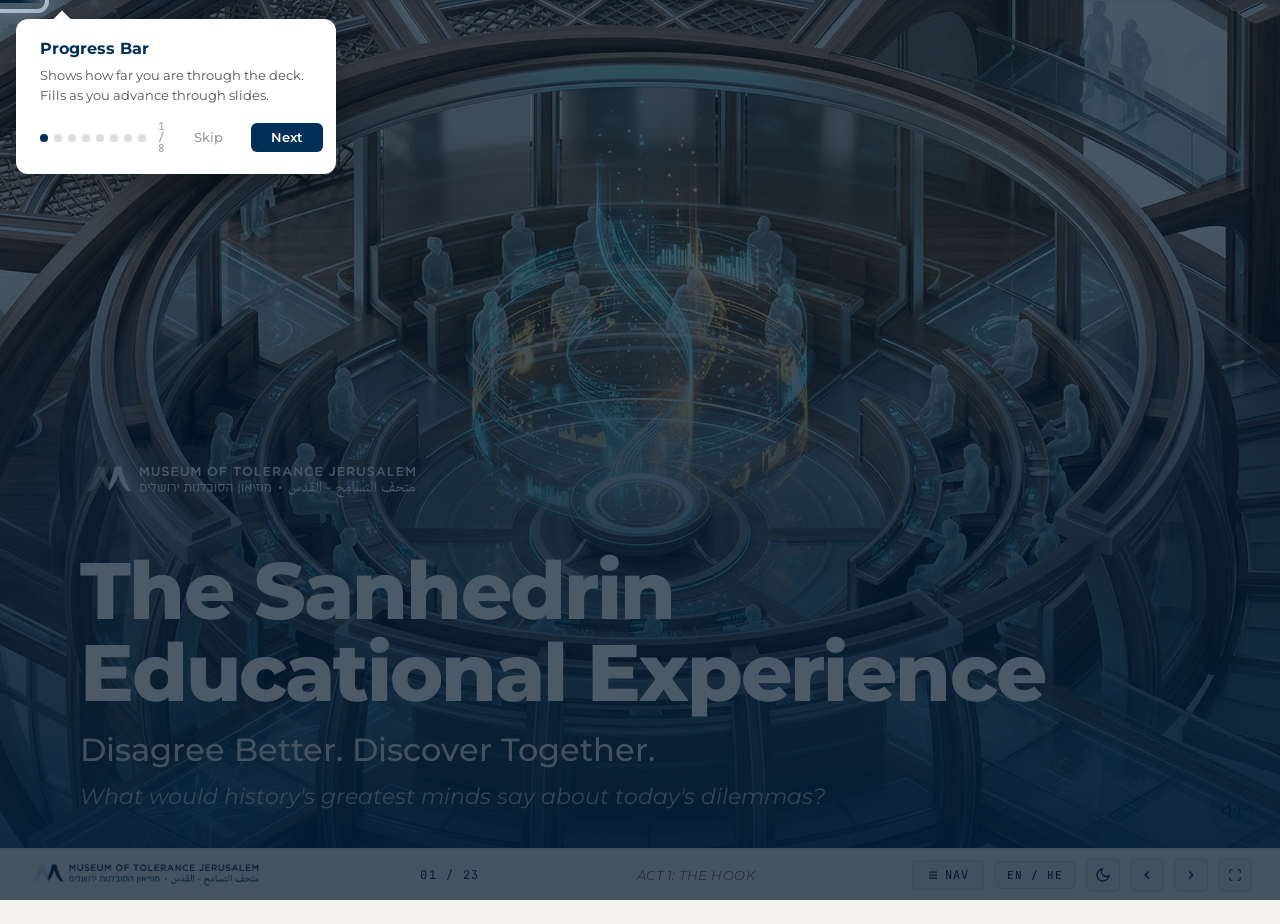
==== commit 5ae81379: "Sanhedrin Space POC renders — Wave 1 imagery Replace 3 slide hero images with photorealistic renders" ====
--- a/index.html
+++ b/index.html
@@ -2015,7 +2015,7 @@
   <div class="lang-en">
     <div class="layout-split img-left">
       <div class="split-img">
-        <img src="slides/slide-07/hero.png" alt="Goring Ox session">
+        <img src="slides/slide-07/sanhedrin-space.jpg" alt="Goring Ox session">
       </div>
       <div class="split-text">
         <p class="label reveal">Make It Real</p>
@@ -2051,7 +2051,7 @@
   <div class="lang-he" dir="rtl">
     <div class="layout-split img-left">
       <div class="split-img">
-        <img src="slides/slide-07/hero.png" alt="">
+        <img src="slides/slide-07/sanhedrin-space.jpg" alt="">
       </div>
       <div class="split-text" style="text-align: right;">
         <p class="label reveal">להפוך למציאות</p>
@@ -2137,7 +2137,7 @@
 <section class="slide" data-act="ACT 2: THE EXPERIENCE">
   <div class="lang-en">
     <div class="layout-hero">
-      <img src="slides/slide-10/hero.png" alt="Physical space" class="hero-bg">
+      <img src="slides/slide-10/sanhedrin-space.jpg" alt="Physical space" class="hero-bg">
       <div class="hero-scrim"></div>
       <div class="hero-glare hero-glare--cyan"></div>
       <canvas class="arena-network" id="arenaNetwork"></canvas>
@@ -2156,7 +2156,7 @@
   </div>
   <div class="lang-he" dir="rtl">
     <div class="layout-hero">
-      <img src="slides/slide-10/hero.png" alt="" class="hero-bg">
+      <img src="slides/slide-10/sanhedrin-space.jpg" alt="" class="hero-bg">
       <div class="hero-scrim"></div>
       <div class="hero-glare hero-glare--cyan"></div>
       <canvas class="arena-network" id="arenaNetworkHe"></canvas>
@@ -2406,7 +2406,7 @@
         <p class="body-sm reveal r5"><strong>Scaling a validated mechanism.</strong></p>
       </div>
       <div class="split-img">
-        <img src="slides/slide-11/hero.png" alt="Proof of concept">
+        <img src="slides/slide-11/sanhedrin-space.jpg" alt="Proof of concept">
       </div>
     </div>
   </div>
@@ -2423,7 +2423,7 @@
         <p class="body-sm reveal r5"><strong>מגדילים מנגנון מאומת.</strong></p>
       </div>
       <div class="split-img">
-        <img src="slides/slide-11/hero.png" alt="">
+        <img src="slides/slide-11/sanhedrin-space.jpg" alt="">
       </div>
     </div>
   </div>
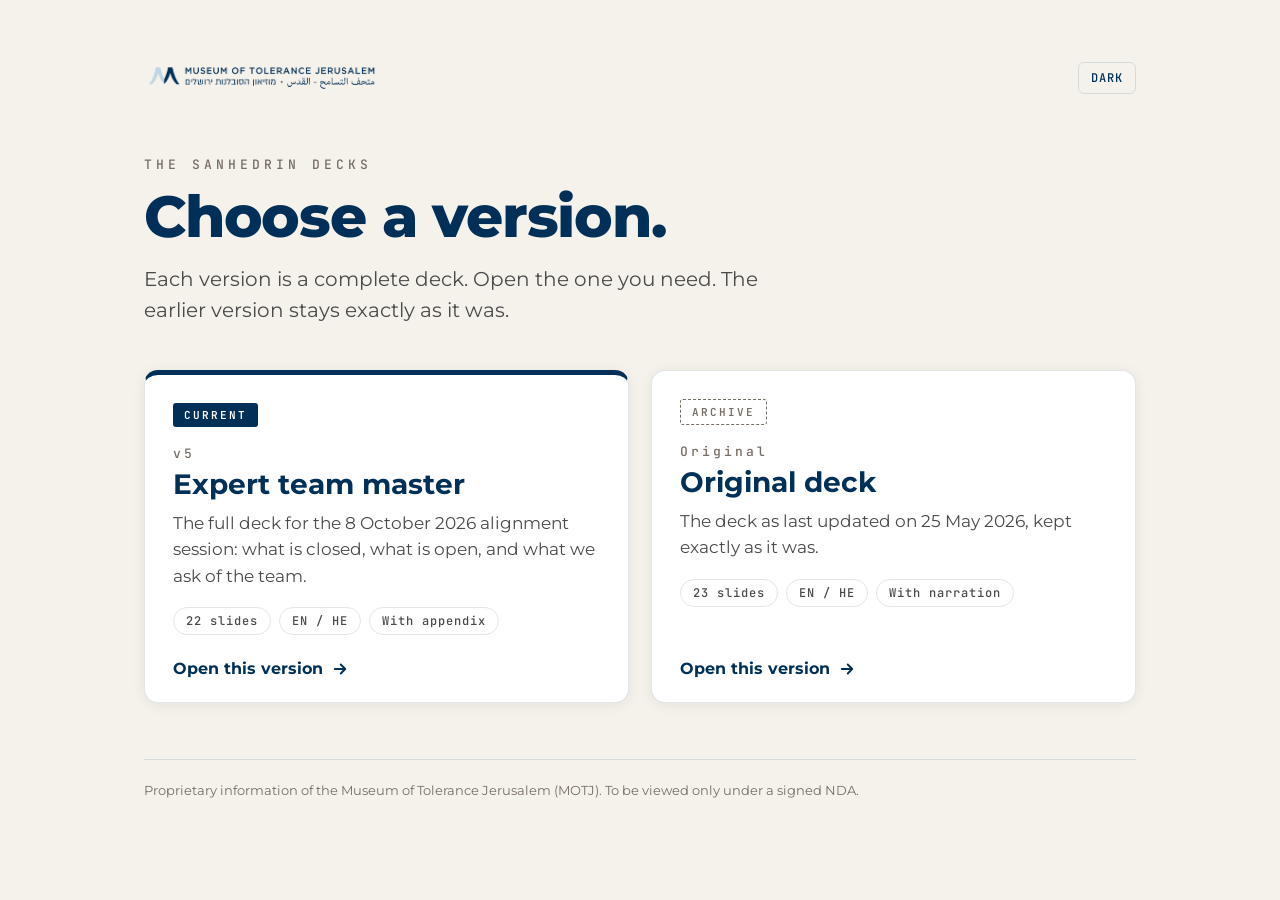
==== commit a1f78cf3: "feat: version router at root, original deck kept at /original.html, new v5 expert-team master at /v5" ====
--- a/index.html
+++ b/index.html
@@ -3,8010 +3,108 @@
 <head>
 <meta charset="UTF-8">
 <meta name="viewport" content="width=device-width, initial-scale=1.0">
-<title>The Sanhedrin Educational Experience | MOTJ</title>
+<meta name="robots" content="noindex">
+<title>The Sanhedrin Decks | MOTJ - choose a version</title>
 <script type="text/javascript">
 (function(c,l,a,r,i,t,y){c[a]=c[a]||function(){(c[a].q=c[a].q||[]).push(arguments)};t=l.createElement(r);t.async=1;t.src="https://www.clarity.ms/tag/"+i;y=l.getElementsByTagName(r)[0];y.parentNode.insertBefore(t,y)})(window,document,"clarity","script","vtb4usmz5r");
 </script>
 <link rel="preconnect" href="https://fonts.googleapis.com">
-<link href="https://fonts.googleapis.com/css2?family=Montserrat:ital,wght@0,300;0,400;0,500;0,600;0,700;0,800;1,300;1,400&family=JetBrains+Mono:wght@300;400;500&display=swap" rel="stylesheet">
+<link href="https://fonts.googleapis.com/css2?family=Montserrat:wght@400;500;600;700;800&family=JetBrains+Mono:wght@400;500;600&display=swap" rel="stylesheet">
 <style>
-/* ================================================================
-   DESIGN SYSTEM - Editorial/Magazine
-   MOTJ Brand: PMS 540 Navy | PMS 544 Light Blue | PMS 404 Warm Taupe
-   ================================================================ */
 :root {
-  --bg: #F5F2EB;
-  --bg-surface: #FFFFFF;
-  --bg-nav: rgba(245,242,235,0.96);
-  --navy: #003057;
-  --navy-light: #004680;
-  --blue: #BDD6E6;
-  --blue-dim: rgba(189,214,230,0.3);
-  --taupe: #776E64;
-  --taupe-light: #9a9189;
-  --text: #1A1A1A;
-  --text-sub: #4A4A4A;
-  --text-dim: #8A8A8A;
-  --font-d: 'Montserrat', system-ui, sans-serif;
-  --font-m: 'JetBrains Mono', monospace;
-  --card-bg: #FFFFFF;
-  --card-border: rgba(0,48,87,0.08);
-  --card-shadow: 0 2px 12px rgba(0,0,0,0.06);
-  --card-hover-shadow: 0 4px 20px rgba(0,0,0,0.1);
+  --bg: #F5F2EB; --surface: #FFFFFF; --navy: #003057; --blue: #BDD6E6; --taupe: #776E64;
+  --text: #1A1A1A; --sub: #4A4A4A; --line: rgba(0,48,87,0.12);
+  --shadow: 0 2px 14px rgba(0,0,0,0.07); --shadow-hover: 0 8px 28px rgba(0,48,87,0.18);
 }
-
-/* ================================================================
-   DARK MODE
-   ================================================================ */
-[data-theme="dark"] {
-  --bg: #0A0F1A;
-  --bg-surface: #141B2D;
-  --bg-nav: rgba(10,15,26,0.96);
-  --navy: #BDD6E6;
-  --navy-light: #d4e5f0;
-  --blue: #4A7A9B;
-  --blue-dim: rgba(74,122,155,0.3);
-  --taupe: #9a9189;
-  --taupe-light: #776E64;
-  --text: #E8E4DD;
-  --text-sub: #B0ACA5;
-  --text-dim: #6D6963;
-  --card-bg: #141B2D;
-  --card-border: rgba(189,214,230,0.1);
-  --card-shadow: 0 2px 12px rgba(0,0,0,0.3);
-  --card-hover-shadow: 0 4px 20px rgba(0,0,0,0.4);
+:root[data-theme="dark"] {
+  --bg: #0b1a2a; --surface: #12263a; --navy: #BDD6E6; --blue: #BDD6E6; --taupe: #9a9189;
+  --text: #f0f4f7; --sub: #c4ced6; --line: rgba(189,214,230,0.2);
+  --shadow: 0 2px 14px rgba(0,0,0,0.4); --shadow-hover: 0 8px 28px rgba(0,0,0,0.6);
 }
-[data-theme="dark"] .hero-scrim {
-  background: linear-gradient(to top, rgba(10,15,26,0.9) 0%, rgba(10,15,26,0.5) 40%, transparent 70%) !important;
+* { box-sizing: border-box; margin: 0; padding: 0; }
+html, body { min-height: 100%; }
+body { background: var(--bg); color: var(--text); font-family: 'Montserrat', system-ui, sans-serif; -webkit-font-smoothing: antialiased; }
+main { max-width: 1040px; margin: 0 auto; padding: 56px 24px 40px; }
+header { display: flex; align-items: center; justify-content: space-between; gap: 16px; margin-bottom: 56px; }
+.logo { height: 44px; }
+:root[data-theme="dark"] .logo { filter: brightness(0) invert(1); }
+.theme { font: 500 12px 'JetBrains Mono', monospace; letter-spacing: 1px; text-transform: uppercase; color: var(--navy);
+  background: transparent; border: 1px solid var(--line); border-radius: 6px; padding: 7px 12px; cursor: pointer; }
+.eyebrow { font: 500 13px 'JetBrains Mono', monospace; letter-spacing: 4px; text-transform: uppercase; color: var(--taupe); margin-bottom: 14px; }
+h1 { font-weight: 800; font-size: clamp(34px, 5.4vw, 58px); line-height: 1.05; letter-spacing: -1.2px; color: var(--navy); }
+.lede { font-size: 20px; line-height: 1.55; color: var(--sub); margin-top: 16px; max-width: 640px; }
+.versions { display: grid; grid-template-columns: repeat(2, 1fr); gap: 22px; margin-top: 44px; }
+.v {
+  display: flex; flex-direction: column; text-decoration: none; color: inherit; background: var(--surface);
+  border: 1px solid var(--line); border-radius: 14px; padding: 28px 28px 24px; box-shadow: var(--shadow);
+  transition: transform .25s, box-shadow .25s; position: relative;
 }
-[data-theme="dark"] .matrix tr:nth-child(even) td {
-  background: rgba(189,214,230,0.04);
-}
-[data-theme="dark"] .matrix tr.highlight td {
-  background: rgba(189,214,230,0.08);
-}
-[data-theme="dark"] .matrix th {
-  border-bottom-color: rgba(189,214,230,0.15);
-}
-[data-theme="dark"] .matrix td {
-  border-bottom-color: rgba(189,214,230,0.06);
-}
-[data-theme="dark"] .nav-bar {
-  border-top-color: rgba(189,214,230,0.08);
-}
-[data-theme="dark"] .nav-btn {
-  background: rgba(189,214,230,0.06);
-  border-color: rgba(189,214,230,0.12);
-}
-[data-theme="dark"] .nav-btn:hover {
-  background: rgba(189,214,230,0.12);
-  border-color: var(--navy);
-}
-[data-theme="dark"] .lang-toggle,
-[data-theme="dark"] .theme-toggle {
-  background: rgba(189,214,230,0.06);
-  border-color: rgba(189,214,230,0.12);
-}
-[data-theme="dark"] .lang-toggle:hover,
-[data-theme="dark"] .theme-toggle:hover {
-  background: rgba(189,214,230,0.12);
-  border-color: var(--navy);
-}
-[data-theme="dark"] .progress-track {
-  background: rgba(189,214,230,0.06);
-}
-[data-theme="dark"] .progress-fill {
-  background: linear-gradient(90deg, #4A7A9B, #6A9ABB, #BDD6E6);
-}
-[data-theme="dark"] .cta-btn {
-  color: #0A0F1A;
-  background: #BDD6E6;
-}
-[data-theme="dark"] .cta-btn:hover {
-  box-shadow: 0 8px 28px rgba(189,214,230,0.25);
-}
-[data-theme="dark"] .cta-btn-outline {
-  border-color: rgba(189,214,230,0.5);
-  color: #E8E4DD;
-}
-[data-theme="dark"] .cta-btn-outline:hover {
-  background: rgba(189,214,230,0.1);
-}
-[data-theme="dark"] .slide::after {
-  opacity: 0.015;
-}
-
-/* Theme toggle button */
-.theme-toggle {
-  display: flex; align-items: center; justify-content: center;
-  width: 34px; height: 34px; border-radius: 6px; cursor: pointer;
-  background: rgba(0,48,87,0.04); border: 1px solid rgba(0,48,87,0.12);
-  color: var(--navy); transition: all 0.2s;
-}
-.theme-toggle:hover { background: rgba(0,48,87,0.1); border-color: var(--navy); }
-.theme-toggle .icon-moon { display: block; }
-.theme-toggle .icon-sun { display: none; }
-[data-theme="dark"] .theme-toggle .icon-moon { display: none; }
-[data-theme="dark"] .theme-toggle .icon-sun { display: block; }
-
-/* ================================================================
-   RESET & BASE
-   ================================================================ */
-* { margin: 0; padding: 0; box-sizing: border-box; }
-html, body { width: 100%; height: 100%; overflow: hidden; background: var(--bg); color: var(--text); font-family: var(--font-d); }
-
-/* ================================================================
-   SLIDE ENGINE
-   ================================================================ */
-.deck { width: 100%; height: 100%; position: relative; }
-
-.slide {
-  position: absolute; inset: 0;
-  display: flex; flex-direction: column;
-  opacity: 0; transform: translateY(24px);
-  transition: opacity 0.5s ease, transform 0.5s ease;
-  pointer-events: none; overflow: hidden;
-  background: var(--bg);
-}
-.slide.active { opacity: 1; transform: translateY(0); pointer-events: all; }
-
-/* Subtle grain texture */
-.slide::after {
-  content: ''; position: absolute; inset: 0; pointer-events: none; z-index: 0;
-  opacity: 0.02;
-  background-image: url("data:image/svg+xml,%3Csvg viewBox='0 0 256 256' xmlns='http://www.w3.org/2000/svg'%3E%3Cfilter id='n'%3E%3CfeTurbulence type='fractalNoise' baseFrequency='0.9' numOctaves='4' stitchTiles='stitch'/%3E%3C/filter%3E%3Crect width='100%25' height='100%25' filter='url(%23n)'/%3E%3C/svg%3E");
-  background-size: 256px 256px;
-}
-.slide > * { position: relative; z-index: 1; }
-
-/* Reveal animations - cinematic stagger */
-.reveal { opacity: 0; transform: translateY(28px); }
-.slide.active .reveal { animation: revealUp 0.8s cubic-bezier(0.22, 1, 0.36, 1) forwards; }
-.slide.active .r1 { animation-delay: 0.15s; }
-.slide.active .r2 { animation-delay: 0.3s; }
-.slide.active .r3 { animation-delay: 0.5s; }
-.slide.active .r4 { animation-delay: 0.7s; }
-.slide.active .r5 { animation-delay: 0.9s; }
-@keyframes revealUp { to { opacity: 1; transform: translateY(0); } }
-
-/* Split-slide parallax: text from left, image from right */
-.layout-split .split-text .reveal { transform: translateX(-40px) translateY(0); opacity: 0; }
-.slide.active .layout-split .split-text .reveal { animation: revealFromLeft 0.9s cubic-bezier(0.22, 1, 0.36, 1) forwards; }
-@keyframes revealFromLeft { to { opacity: 1; transform: translateX(0) translateY(0); } }
-
-.layout-split .split-img { opacity: 0; transform: translateX(60px) scale(1.03); transition: opacity 0.9s ease 0.1s, transform 1.2s cubic-bezier(0.22, 1, 0.36, 1) 0.1s; }
-.slide.active .layout-split .split-img { opacity: 1; transform: translateX(0) scale(1); }
-.layout-split.img-left .split-img { transform: translateX(-60px) scale(1.03); }
-.slide.active .layout-split.img-left .split-img { transform: translateX(0) scale(1); }
-
-/* Hero image Ken Burns */
-.layout-hero .hero-bg { transition: transform 8s ease-out; transform: scale(1); }
-.slide.active .layout-hero .hero-bg { transform: scale(1.06); }
-
-/* ================================================================
-   PROGRESS & NAVIGATION
-   ================================================================ */
-.progress-track { position: fixed; top: 0; left: 0; right: 0; height: 3px; background: rgba(0,48,87,0.06); z-index: 100; }
-.progress-fill { height: 100%; background: linear-gradient(90deg, var(--navy), var(--navy-light), var(--blue)); transition: width 0.4s ease; }
-
-.nav-bar {
-  position: fixed; bottom: 0; left: 0; right: 0; height: 52px;
-  background: var(--bg-nav); backdrop-filter: blur(14px);
-  display: flex; align-items: center; justify-content: space-between;
-  padding: 0 28px; z-index: 100;
-  border-top: 1px solid rgba(0,48,87,0.08);
-}
-.nav-logo { height: 44px; }
-.slide-counter { font-family: var(--font-m); font-size: 12px; color: var(--navy); letter-spacing: 1.5px; }
-.act-label { font-family: var(--font-d); font-size: 13px; color: var(--taupe); font-style: italic; letter-spacing: 0.5px; }
-.nav-controls { display: flex; align-items: center; gap: 10px; }
-.nav-btn {
-  background: rgba(0,48,87,0.04); border: 1px solid rgba(0,48,87,0.12);
-  color: var(--navy); width: 34px; height: 34px; border-radius: 6px;
-  cursor: pointer; display: flex; align-items: center; justify-content: center; transition: all 0.2s;
-}
-.nav-btn:hover { background: rgba(0,48,87,0.1); border-color: var(--navy); }
-.lang-toggle {
-  font-family: var(--font-m); font-size: 11px; letter-spacing: 1px;
-  padding: 6px 12px; border-radius: 6px; cursor: pointer;
-  background: rgba(0,48,87,0.04); border: 1px solid rgba(0,48,87,0.12);
-  color: var(--navy); transition: all 0.2s; font-weight: 500;
-}
-.lang-toggle:hover { background: rgba(0,48,87,0.1); border-color: var(--navy); }
-
-/* ================================================================
-   TYPOGRAPHY
-   ================================================================ */
-.label {
-  font-family: var(--font-m); font-size: 13px; letter-spacing: 4px;
-  text-transform: uppercase; color: var(--taupe); margin-bottom: 16px;
-}
-h1 { font-family: var(--font-d); font-weight: 800; font-size: 88px; line-height: 1.02; letter-spacing: -2px; color: var(--navy); }
-h2 { font-family: var(--font-d); font-weight: 700; font-size: 60px; line-height: 1.06; letter-spacing: -1px; color: var(--navy); margin-bottom: 24px; }
-h3 { font-family: var(--font-d); font-weight: 600; font-size: 28px; line-height: 1.2; color: var(--navy); margin-bottom: 8px; }
-.tagline { font-family: var(--font-d); font-weight: 500; font-size: 32px; color: var(--text-sub); line-height: 1.3; }
-.body-text { font-size: 24px; line-height: 1.65; color: var(--text-sub); }
-.body-sm { font-size: 22px; line-height: 1.55; color: var(--text-dim); margin-top: 16px; }
-.pull-quote { font-family: var(--font-d); font-weight: 300; font-style: italic; font-size: 38px; color: var(--navy); line-height: 1.35; }
-.bullets { list-style: none; padding: 0; }
-.bullets li {
-  font-size: 24px; line-height: 1.55; color: var(--text-sub);
-  padding-left: 20px; position: relative; margin-bottom: 12px;
-}
-.bullets li::before { content: ''; position: absolute; left: 0; top: 14px; width: 5px; height: 5px; border-radius: 50%; background: var(--navy); }
-.bullets li strong { color: var(--text); font-weight: 600; }
-
-/* ================================================================
-   LAYOUT CLASSES
-   ================================================================ */
-
-/* Hero full-bleed: image covers viewport, text overlaid */
-.layout-hero {
-  display: flex; flex-direction: column; justify-content: flex-end;
-  padding: 0; position: relative; height: 100%;
-}
-.layout-hero .hero-bg {
-  position: absolute; inset: 0;
-  object-fit: cover; width: 100%; height: 100%;
-}
-.layout-hero .hero-scrim {
-  position: absolute; inset: 0;
-  background: linear-gradient(to top, rgba(0,48,87,0.85) 0%, rgba(0,48,87,0.4) 40%, transparent 70%);
-}
-/* Cinematic glare overlays for Yazdani renderings */
-.hero-glare { position: absolute; inset: 0; pointer-events: none; z-index: 1; mix-blend-mode: screen; }
-.hero-glare--warm {
-  background:
-    radial-gradient(ellipse 60% 40% at 50% 30%, rgba(255,200,100,0.18) 0%, transparent 70%),
-    radial-gradient(ellipse 30% 50% at 75% 20%, rgba(255,180,80,0.12) 0%, transparent 60%),
-    radial-gradient(ellipse 20% 30% at 25% 50%, rgba(255,220,150,0.08) 0%, transparent 50%);
-}
-.hero-glare--cyan {
-  background:
-    radial-gradient(ellipse 50% 40% at 45% 35%, rgba(100,220,255,0.15) 0%, transparent 65%),
-    radial-gradient(ellipse 35% 50% at 70% 25%, rgba(80,200,240,0.10) 0%, transparent 55%),
-    radial-gradient(ellipse 25% 35% at 30% 55%, rgba(120,240,255,0.06) 0%, transparent 50%);
-}
-.layout-hero .hero-content {
-  position: relative; z-index: 2;
-  padding: 0 80px 90px;
-  color: #fff;
-}
-
-/* Editorial split: image bleeds one side, text padded other */
-.layout-split {
-  display: grid; grid-template-columns: 1fr 1fr; gap: 0;
-  height: 100%; align-items: stretch;
-}
-.layout-split.img-right { grid-template-columns: 45% 55%; }
-.layout-split.img-left { grid-template-columns: 55% 45%; }
-.layout-split .split-text {
-  display: flex; flex-direction: column; justify-content: center;
-  padding: 60px 64px 72px;
-}
-.layout-split .split-img {
-  overflow: hidden;
-}
-.layout-split .split-img img {
-  width: 100%; height: 100%; object-fit: cover;
-}
-.layout-split.img-left .split-img { order: -1; }
-
-/* Statement: centered typography, no image */
-.layout-statement {
-  display: flex; flex-direction: column; align-items: center;
-  justify-content: center; text-align: center;
-  padding: 60px 80px 72px; height: 100%;
-}
-
-/* ================================================================
-   COMPONENTS
-   ================================================================ */
-
-/* Cards */
-.card {
-  background: var(--card-bg); border: 1px solid var(--card-border);
-  box-shadow: var(--card-shadow); border-radius: 12px; padding: 28px 32px;
-  transition: box-shadow 0.2s; text-align: left;
-}
-.card {
-  transition: box-shadow 0.3s, transform 0.3s;
-}
-.card:hover {
-  box-shadow: var(--card-hover-shadow), 0 0 0 1px var(--blue-dim);
-  transform: translateY(-4px);
-}
-
-/* Competitive matrix */
-.matrix { width: 100%; border-collapse: collapse; }
-.matrix th {
-  font-family: var(--font-m); font-size: 13px; letter-spacing: 1px; text-transform: uppercase;
-  color: var(--taupe); padding: 16px 20px; text-align: left;
-  border-bottom: 2px solid rgba(0,48,87,0.12);
-}
-.matrix td {
-  font-size: 18px; padding: 14px 20px; color: var(--text-sub);
-  border-bottom: 1px solid rgba(0,48,87,0.06);
-}
-.matrix td:first-child { font-weight: 600; color: var(--text); }
-.matrix .check { color: var(--navy); font-weight: 700; }
-.matrix .x { color: var(--text-dim); }
-.matrix tr.highlight td { background: rgba(0,48,87,0.04); }
-.matrix th:last-child, .matrix td:last-child { color: var(--navy); font-weight: 600; }
-
-/* CTA buttons */
-.cta-btn {
-  display: inline-flex; align-items: center; gap: 8px;
-  padding: 16px 36px;
-  font-family: var(--font-d); font-size: 18px; font-weight: 600;
-  color: var(--navy); background: #fff;
-  border: none; border-radius: 8px; cursor: pointer;
-  transition: transform 0.2s, box-shadow 0.2s;
-  text-decoration: none;
-}
-.cta-btn:hover { transform: translateY(-2px); box-shadow: 0 8px 28px rgba(255,255,255,0.25); }
-.cta-btn-outline {
-  display: inline-flex; align-items: center; gap: 8px;
-  padding: 16px 36px;
-  font-family: var(--font-d); font-size: 18px; font-weight: 600;
-  color: #fff; background: transparent;
-  border: 2px solid rgba(255,255,255,0.5); border-radius: 8px; cursor: pointer;
-  transition: transform 0.2s, background 0.2s;
-  text-decoration: none;
-}
-.cta-btn-outline:hover { transform: translateY(-2px); background: rgba(255,255,255,0.1); }
-
-/* Appendix */
-.appendix-label {
-  font-family: var(--font-m); font-size: 13px; letter-spacing: 3px;
-  text-transform: uppercase; color: var(--taupe); margin-bottom: 12px;
-}
-
-/* ================================================================
-   SAGE LIBRARY CARDS (Appendix E)
-   ================================================================ */
-.sage-grid-scroll {
-  max-height: calc(100vh - 200px);
-  overflow-y: auto;
-  overflow-x: visible;
-  scrollbar-width: thin;
-  scrollbar-color: var(--blue) transparent;
-}
-.sage-grid-scroll::-webkit-scrollbar { width: 4px; }
-.sage-grid-scroll::-webkit-scrollbar-thumb { background: var(--blue); border-radius: 2px; }
-.sage-grid {
-  display: grid;
-  grid-template-columns: repeat(6, 1fr);
-  gap: 14px;
-  max-width: 1100px;
-  margin: 0 auto;
-  padding: 10px 20px;
-  overflow: visible;
-}
-.sage-grid .sage-card {
-  overflow: visible;
-}
-
-.sage-card {
-  position: relative;
-  background: var(--card-bg);
-  border: 1px solid var(--card-border);
-  border-radius: 10px;
-  overflow: hidden;
-  cursor: pointer;
-  transition: transform 0.3s, box-shadow 0.3s;
-}
-.sage-card:hover {
-  transform: translateY(-6px) scale(1.03);
-  box-shadow: var(--card-hover-shadow), 0 0 0 2px var(--blue);
-  z-index: 10;
-}
-
-.sage-card .sage-cover {
-  width: 100%;
-  aspect-ratio: 2/3;
-  object-fit: cover;
-  display: block;
-  background: linear-gradient(135deg, var(--navy) 0%, #004680 100%);
-}
-.sage-card .sage-cover-placeholder {
-  width: 100%;
-  aspect-ratio: 2/3;
-  display: flex;
-  align-items: center;
-  justify-content: center;
-  font-family: var(--font-d);
-  font-weight: 700;
-  font-size: 28px;
-  color: rgba(255,255,255,0.9);
-  background: linear-gradient(135deg, var(--navy) 0%, #004680 100%);
-}
-
-.sage-info {
-  padding: 10px 10px 8px;
-}
-.sage-name {
-  font-family: var(--font-d);
-  font-weight: 700;
-  font-size: 13px;
-  color: var(--text);
-  line-height: 1.25;
-  margin-bottom: 2px;
-}
-.sage-name-he {
-  font-family: var(--font-d);
-  font-weight: 600;
-  font-size: 12px;
-  color: var(--taupe);
-  direction: rtl;
-  line-height: 1.3;
-}
-.sage-mode-badge {
-  display: inline-block;
-  margin-top: 4px;
-  padding: 2px 7px;
-  font-family: var(--font-m);
-  font-size: 9px;
-  letter-spacing: 0.5px;
-  border-radius: 4px;
-  background: var(--blue-dim);
-  color: var(--navy);
-  font-weight: 500;
-}
-
-/* Hover overlay */
-.sage-overlay {
-  position: absolute;
-  inset: 0;
-  background: rgba(0,48,87,0.94);
-  color: #fff;
-  display: flex;
-  flex-direction: column;
-  justify-content: center;
-  padding: 14px;
-  opacity: 0;
-  transition: opacity 0.3s;
-  pointer-events: none;
-}
-.sage-card:hover .sage-overlay {
-  opacity: 1;
-  pointer-events: all;
-}
-.sage-overlay .sage-role-title {
-  font-family: var(--font-d);
-  font-weight: 700;
-  font-size: 14px;
-  color: var(--blue);
-  margin-bottom: 6px;
-  line-height: 1.2;
-}
-.sage-overlay .sage-role-desc {
-  font-size: 11px;
-  line-height: 1.5;
-  color: rgba(255,255,255,0.85);
-  margin-bottom: 8px;
-}
-.sage-overlay .sage-sig {
-  font-family: var(--font-d);
-  font-weight: 300;
-  font-style: italic;
-  font-size: 12px;
-  color: var(--blue);
-  line-height: 1.35;
-  border-top: 1px solid rgba(189,214,230,0.2);
-  padding-top: 8px;
-}
-.sage-overlay .sage-mode-overlay {
-  margin-top: 6px;
-  font-family: var(--font-m);
-  font-size: 9px;
-  letter-spacing: 0.5px;
-  color: rgba(189,214,230,0.7);
-}
-
-/* Partnership badge */
-.sage-partnership {
-  display: flex;
-  align-items: center;
-  gap: 8px;
-  margin-top: 12px;
-  padding: 8px 14px;
-  background: var(--card-bg);
-  border: 1px solid var(--card-border);
-  border-radius: 8px;
-  font-family: var(--font-m);
-  font-size: 11px;
-  color: var(--taupe);
-}
-.sage-partnership strong { color: var(--navy); font-weight: 600; }
-
-/* === TEAM CARDS (sage-style) === */
-.team-grid { display: grid; gap: 20px; margin-top: 24px; width: 100%; }
-.team-grid--4 { grid-template-columns: repeat(4, 1fr); max-width: 1200px; }
-.team-grid--2 { grid-template-columns: repeat(2, 1fr); max-width: 750px; }
-.team-card {
-  background: var(--card-bg);
-  border: 1px solid var(--card-border);
-  border-radius: 10px;
-  overflow: hidden;
-  transition: transform 0.3s, box-shadow 0.3s;
-}
-.team-card:hover {
-  transform: translateY(-4px);
-  box-shadow: var(--card-hover-shadow), 0 0 0 2px var(--blue);
-}
-.team-card-photo {
-  width: 100%;
-  aspect-ratio: 1/1;
-  object-fit: cover;
-  display: block;
-  background: linear-gradient(135deg, var(--navy) 0%, #004680 100%);
-}
-.team-card-body {
-  padding: 14px 14px 16px;
-}
-.team-card-name {
-  font-family: var(--font-d);
-  font-weight: 700;
-  font-size: 15px;
-  color: var(--text);
-  line-height: 1.25;
-  margin-bottom: 2px;
-}
-.team-card-role {
-  font-family: var(--font-m);
-  font-size: 11px;
-  letter-spacing: 0.5px;
-  text-transform: uppercase;
-  color: var(--blue);
-  font-weight: 600;
-  margin: 4px 0 8px;
-}
-.team-card-bio {
-  font-size: 12px;
-  color: var(--text-sub);
-  line-height: 1.6;
-}
-.team-card-bio strong { color: var(--text); font-weight: 600; }
-.team-card-bio em { color: var(--blue); font-style: normal; font-weight: 600; }
-
-.appendix-content { font-size: 20px; color: var(--text-sub); line-height: 1.65; max-width: 900px; }
-.appendix-content strong { color: var(--text); }
-.appendix-list { list-style: none; padding: 0; }
-.appendix-list li { font-size: 20px; color: var(--text-sub); padding: 8px 0; padding-left: 20px; position: relative; line-height: 1.5; }
-.appendix-list li::before { content: ''; position: absolute; left: 0; top: 16px; width: 5px; height: 5px; border-radius: 50%; background: var(--navy); }
-
-/* === SLIDE 5 VOICE CARDS === */
-.sage-carousel { position: relative; max-width: 900px; width: 100%; z-index: 10; }
-.sage-carousel-track { display: grid; grid-template-columns: repeat(4, 1fr); gap: 14px; }
-.sage-carousel-track .sage-card-voice { display: none; }
-.sage-carousel-track .sage-card-voice.sage-visible { display: block; }
-.sage-carousel-nav { display: flex; align-items: center; justify-content: center; gap: 16px; margin-top: 14px; }
-.sage-carousel-btn { width: 36px; height: 36px; border-radius: 50%; border: 1.5px solid var(--card-border); background: var(--card-bg); color: var(--text); cursor: pointer; display: flex; align-items: center; justify-content: center; transition: background 0.2s, border-color 0.2s; }
-.sage-carousel-btn:hover { border-color: var(--blue); background: var(--blue-dim); }
-.sage-carousel-dots { display: flex; gap: 8px; }
-.sage-carousel-dot { width: 8px; height: 8px; border-radius: 50%; background: var(--card-border); border: none; cursor: pointer; transition: background 0.2s; }
-.sage-carousel-dot.active { background: var(--navy); }
-.sage-card-voice { transition: transform 0.3s, box-shadow 0.3s; position: relative; z-index: 1; }
-.sage-card-voice:hover { transform: scale(1.5); z-index: 50; box-shadow: var(--card-hover-shadow), 0 0 0 2px var(--blue); }
-.sage-card-voice .sage-overlay { pointer-events: all; z-index: 51; text-decoration: none; }
-.sage-card-voice.playing { box-shadow: 0 0 0 3px var(--blue), 0 0 20px rgba(189,214,230,0.4); }
-.sage-play-btn { display: flex; align-items: center; justify-content: center; width: 36px; height: 36px; border-radius: 50%; border: 1.5px solid rgba(189,214,230,0.4); background: rgba(0,48,87,0.6); color: #fff; cursor: pointer; margin: 8px auto 0; transition: background 0.2s; text-decoration: none; position: relative; z-index: 52; }
-.sage-play-btn:hover { background: rgba(0,48,87,0.9); }
-.sage-play-btn.playing { animation: narrationPulse 2s ease-in-out infinite; background: #003057; }
-
-/* === CANVAS ANIMATIONS === */
-.role-network { position: absolute; inset: 0; z-index: 0; pointer-events: none; opacity: 0.6; }
-.arena-network { position: absolute; inset: 0; z-index: 1; pointer-events: none; opacity: 0.5; }
-
-/* Language toggle content */
-.lang-en { display: block; width: 100%; height: 100%; }
-.lang-he { display: none; width: 100%; height: 100%; }
-.lang-he-active .lang-en { display: none; }
-.lang-he-active .lang-he { display: block; }
-
-/* ================================================================
-   RESPONSIVE
-   ================================================================ */
-@media (max-width: 1024px) {
-  h1 { font-size: 56px; }
-  h2 { font-size: 44px; }
-  .body-text { font-size: 20px; }
-  .tagline { font-size: 26px; }
-  .layout-split, .layout-split.img-right, .layout-split.img-left {
-    grid-template-columns: 1fr; gap: 0;
-  }
-  .layout-split .split-text { padding: 36px 36px 64px; }
-  .layout-split .split-img { max-height: 40vh; }
-  .layout-split .split-img img { height: 40vh; }
-  .layout-split.img-left .split-img { order: -1; }
-  .layout-hero .hero-content { padding: 0 36px 64px; }
-  .layout-statement { padding: 36px 36px 64px; }
-  .pull-quote { font-size: 28px; }
-}
-@media (max-width: 640px) {
-  h1 { font-size: 40px; }
-  h2 { font-size: 36px; }
-  .body-text { font-size: 18px; }
-  .layout-hero .hero-content { padding: 0 18px 64px; }
-  .pull-quote { font-size: 24px; }
-  .nav-bar { padding: 0 14px; }
-  .act-label { display: none; }
-}
-
-
-/* ================================================================
-   UNIQUE SVG DECORATIVE ELEMENTS PER SLIDE
-   Each element is thematically tied to the slide content.
-   Positioned as atmospheric background art, semi-transparent.
-   ================================================================ */
-
-/* Slide 2 - Fractured circle: discourse broken */
-.slide:nth-child(2)::before {
-  content: ''; position: absolute; bottom: 40px; left: 40px; width: 280px; height: 280px;
-  opacity: 0.04; z-index: 0; pointer-events: none;
-  background: url("data:image/svg+xml,%3Csvg xmlns='http://www.w3.org/2000/svg' viewBox='0 0 200 200'%3E%3Ccircle cx='100' cy='100' r='80' fill='none' stroke='%23003057' stroke-width='2' stroke-dasharray='12 8' /%3E%3Cline x1='60' y1='40' x2='140' y2='160' stroke='%23003057' stroke-width='1.5' /%3E%3Cline x1='40' y1='120' x2='160' y2='80' stroke='%23003057' stroke-width='1' /%3E%3Ccircle cx='100' cy='100' r='40' fill='none' stroke='%23003057' stroke-width='1' stroke-dasharray='6 10' /%3E%3C/svg%3E") no-repeat center;
-  background-size: contain;
-}
-
-/* Slide 3 - Interlocking puzzle pieces: dispute as puzzle */
-.slide:nth-child(3)::before {
-  content: ''; position: absolute; top: 60px; right: 40px; width: 240px; height: 240px;
-  opacity: 0.04; z-index: 0; pointer-events: none;
-  background: url("data:image/svg+xml,%3Csvg xmlns='http://www.w3.org/2000/svg' viewBox='0 0 200 200'%3E%3Cpath d='M30 80 L80 80 L80 60 C80 45 100 45 100 60 L100 80 L130 80 L130 130 L110 130 C95 130 95 150 110 150 L130 150 L130 180 L30 180Z' fill='none' stroke='%23003057' stroke-width='2'/%3E%3Cpath d='M70 30 L70 70 L90 70 C105 70 105 50 90 50 L70 50' fill='none' stroke='%23003057' stroke-width='1.5' stroke-dasharray='4 3'/%3E%3Cpath d='M140 90 L140 170 L160 170 C175 170 175 150 160 150 L140 150' fill='none' stroke='%23003057' stroke-width='1.5' stroke-dasharray='4 3'/%3E%3C/svg%3E") no-repeat center;
-  background-size: contain;
-}
-
-/* Slide 4 - Radiating connections: value proposition network */
-.slide:nth-child(4)::before {
-  content: ''; position: absolute; top: 30px; left: 30px; width: 300px; height: 300px;
-  opacity: 0.035; z-index: 0; pointer-events: none;
-  background: url("data:image/svg+xml,%3Csvg xmlns='http://www.w3.org/2000/svg' viewBox='0 0 200 200'%3E%3Ccircle cx='100' cy='100' r='6' fill='%23003057'/%3E%3Ccircle cx='40' cy='40' r='3' fill='%23003057'/%3E%3Ccircle cx='160' cy='40' r='3' fill='%23003057'/%3E%3Ccircle cx='40' cy='160' r='3' fill='%23003057'/%3E%3Ccircle cx='160' cy='160' r='3' fill='%23003057'/%3E%3Ccircle cx='100' cy='20' r='3' fill='%23003057'/%3E%3Ccircle cx='100' cy='180' r='3' fill='%23003057'/%3E%3Ccircle cx='20' cy='100' r='3' fill='%23003057'/%3E%3Ccircle cx='180' cy='100' r='3' fill='%23003057'/%3E%3Cline x1='100' y1='100' x2='40' y2='40' stroke='%23003057' stroke-width='0.8'/%3E%3Cline x1='100' y1='100' x2='160' y2='40' stroke='%23003057' stroke-width='0.8'/%3E%3Cline x1='100' y1='100' x2='40' y2='160' stroke='%23003057' stroke-width='0.8'/%3E%3Cline x1='100' y1='100' x2='160' y2='160' stroke='%23003057' stroke-width='0.8'/%3E%3Cline x1='100' y1='100' x2='100' y2='20' stroke='%23003057' stroke-width='0.8'/%3E%3Cline x1='100' y1='100' x2='100' y2='180' stroke='%23003057' stroke-width='0.8'/%3E%3Cline x1='100' y1='100' x2='20' y2='100' stroke='%23003057' stroke-width='0.8'/%3E%3Cline x1='100' y1='100' x2='180' y2='100' stroke='%23003057' stroke-width='0.8'/%3E%3Ccircle cx='100' cy='100' r='50' fill='none' stroke='%23003057' stroke-width='0.5' stroke-dasharray='3 5'/%3E%3Ccircle cx='100' cy='100' r='85' fill='none' stroke='%23003057' stroke-width='0.5' stroke-dasharray='3 5'/%3E%3C/svg%3E") no-repeat center;
-  background-size: contain;
-}
-
-/* Slide 5 - Circular flow: visitor journey loop */
-.slide:nth-child(5)::before {
-  content: ''; position: absolute; bottom: 70px; right: 50px; width: 200px; height: 200px;
-  opacity: 0.04; z-index: 0; pointer-events: none;
-  background: url("data:image/svg+xml,%3Csvg xmlns='http://www.w3.org/2000/svg' viewBox='0 0 200 200'%3E%3Ccircle cx='100' cy='100' r='80' fill='none' stroke='%23003057' stroke-width='2'/%3E%3Ccircle cx='100' cy='100' r='55' fill='none' stroke='%23003057' stroke-width='1' stroke-dasharray='8 6'/%3E%3Cpath d='M100 20 L106 32 L94 32Z' fill='%23003057'/%3E%3Cpath d='M169 65 L175 77 L163 74Z' fill='%23003057'/%3E%3Cpath d='M169 135 L172 148 L161 142Z' fill='%23003057'/%3E%3Cpath d='M100 180 L94 168 L106 168Z' fill='%23003057'/%3E%3Cpath d='M31 135 L28 122 L39 128Z' fill='%23003057'/%3E%3Cpath d='M31 65 L38 56 L38 72Z' fill='%23003057'/%3E%3C/svg%3E") no-repeat center;
-  background-size: contain;
-}
-
-/* Slide 6 - puzzle: disable transform on split-img so canvas gets stable dimensions */
-.slide:nth-child(6) .split-img {
-  transform: none !important;
-  opacity: 0;
-  transition: opacity 0.9s ease 0.1s;
-}
-.slide:nth-child(6).active .split-img {
-  opacity: 1;
-}
-
-/* Slide 7 - Ox charging into car: The Goring Ox */
-.slide:nth-child(7)::before {
-  content: ''; position: absolute; bottom: 60px; right: 60px; width: 360px; height: 180px;
-  opacity: 0.045; z-index: 0; pointer-events: none;
-  background: url("data:image/svg+xml,%3Csvg xmlns='http://www.w3.org/2000/svg' viewBox='0 0 400 180'%3E%3C!-- Car --%3E%3Crect x='240' y='80' width='120' height='50' rx='8' fill='none' stroke='%23003057' stroke-width='2'/%3E%3Crect x='270' y='60' width='70' height='30' rx='6' fill='none' stroke='%23003057' stroke-width='1.5'/%3E%3Ccircle cx='270' cy='135' r='14' fill='none' stroke='%23003057' stroke-width='2'/%3E%3Ccircle cx='340' cy='135' r='14' fill='none' stroke='%23003057' stroke-width='2'/%3E%3Ccircle cx='270' cy='135' r='6' fill='%23003057' opacity='0.2'/%3E%3Ccircle cx='340' cy='135' r='6' fill='%23003057' opacity='0.2'/%3E%3Crect x='245' y='90' width='18' height='12' rx='2' fill='%23003057' opacity='0.15'/%3E%3C!-- Ox --%3E%3Cellipse cx='120' cy='95' rx='55' ry='35' fill='none' stroke='%23003057' stroke-width='2'/%3E%3Cellipse cx='75' cy='85' rx='22' ry='18' fill='none' stroke='%23003057' stroke-width='2'/%3E%3Cline x1='58' y1='68' x2='48' y2='50' stroke='%23003057' stroke-width='2.5' stroke-linecap='round'/%3E%3Cline x1='72' y1='68' x2='65' y2='52' stroke='%23003057' stroke-width='2.5' stroke-linecap='round'/%3E%3Ccircle cx='68' cy='82' r='3' fill='%23003057'/%3E%3Cellipse cx='80' cy='100' rx='8' ry='4' fill='none' stroke='%23003057' stroke-width='1'/%3E%3Cline x1='90' y1='125' x2='85' y2='150' stroke='%23003057' stroke-width='2' stroke-linecap='round'/%3E%3Cline x1='110' y1='128' x2='108' y2='152' stroke='%23003057' stroke-width='2' stroke-linecap='round'/%3E%3Cline x1='140' y1='125' x2='142' y2='150' stroke='%23003057' stroke-width='2' stroke-linecap='round'/%3E%3Cline x1='155' y1='120' x2='160' y2='148' stroke='%23003057' stroke-width='2' stroke-linecap='round'/%3E%3Cpath d='M170 90 Q185 85 175 100' fill='none' stroke='%23003057' stroke-width='1.5'/%3E%3C!-- Impact lines --%3E%3Cline x1='200' y1='80' x2='225' y2='85' stroke='%23003057' stroke-width='1.5' stroke-dasharray='4 3'%3E%3Canimate attributeName='opacity' values='0.3;1;0.3' dur='1.5s' repeatCount='indefinite'/%3E%3C/line%3E%3Cline x1='195' y1='100' x2='230' y2='100' stroke='%23003057' stroke-width='1.5' stroke-dasharray='4 3'%3E%3Canimate attributeName='opacity' values='0.5;1;0.5' dur='1.2s' repeatCount='indefinite'/%3E%3C/line%3E%3Cline x1='200' y1='115' x2='225' y2='112' stroke='%23003057' stroke-width='1.5' stroke-dasharray='4 3'%3E%3Canimate attributeName='opacity' values='0.3;1;0.3' dur='1.8s' repeatCount='indefinite'/%3E%3C/line%3E%3C!-- Question mark --%3E%3Ctext x='210' y='65' font-size='28' font-weight='700' fill='%23003057' font-family='serif' opacity='0.5'%3E%3Fanimate attributeName='opacity' values='0.2;0.6;0.2' dur='2.5s' repeatCount='indefinite'/%3E%3C/text%3E%3C/svg%3E") no-repeat center;
-  background-size: contain;
-}
-[data-theme="dark"] .slide:nth-child(7)::before {
-  filter: invert(0.7) brightness(1.5);
-  opacity: 0.06;
-}
-
-/* Slide 8 - Yin-yang split: two configurations */
-.slide:nth-child(8)::before {
-  content: ''; position: absolute; top: 50px; right: 50px; width: 220px; height: 220px;
-  opacity: 0.035; z-index: 0; pointer-events: none;
-  background: url("data:image/svg+xml,%3Csvg xmlns='http://www.w3.org/2000/svg' viewBox='0 0 200 200'%3E%3Ccircle cx='100' cy='100' r='85' fill='none' stroke='%23003057' stroke-width='1.5'/%3E%3Cpath d='M100 15 A85 85 0 0 1 100 185 A42.5 42.5 0 0 0 100 100 A42.5 42.5 0 0 1 100 15' fill='none' stroke='%23003057' stroke-width='1'/%3E%3Ccircle cx='100' cy='57' r='8' fill='none' stroke='%23003057' stroke-width='1'/%3E%3Ccircle cx='100' cy='143' r='8' fill='%23003057' opacity='0.15'/%3E%3C/svg%3E") no-repeat center;
-  background-size: contain;
-}
-
-/* Slide 11 - Donut chart: 70/30 split */
-.slide:nth-child(11)::before {
-  content: ''; position: absolute; bottom: 60px; left: 40px; width: 200px; height: 200px;
-  opacity: 0.05; z-index: 0; pointer-events: none;
-  background: url("data:image/svg+xml,%3Csvg xmlns='http://www.w3.org/2000/svg' viewBox='0 0 200 200'%3E%3Ccircle cx='100' cy='100' r='70' fill='none' stroke='%23BDD6E6' stroke-width='20' stroke-dasharray='330 140' stroke-dashoffset='0'/%3E%3Ccircle cx='100' cy='100' r='70' fill='none' stroke='%23003057' stroke-width='20' stroke-dasharray='140 330' stroke-dashoffset='-330'/%3E%3C/svg%3E") no-repeat center;
-  background-size: contain;
-}
-
-/* Slide 12 - Shield/moat: competitive advantage */
-.slide:nth-child(12)::before {
-  content: ''; position: absolute; bottom: 50px; right: 50px; width: 200px; height: 240px;
-  opacity: 0.035; z-index: 0; pointer-events: none;
-  background: url("data:image/svg+xml,%3Csvg xmlns='http://www.w3.org/2000/svg' viewBox='0 0 160 200'%3E%3Cpath d='M80 10 L150 50 L150 120 C150 170 80 195 80 195 C80 195 10 170 10 120 L10 50Z' fill='none' stroke='%23003057' stroke-width='2'/%3E%3Cpath d='M80 40 L130 65 L130 115 C130 150 80 170 80 170' fill='none' stroke='%23003057' stroke-width='1' stroke-dasharray='5 4'/%3E%3Cline x1='80' y1='70' x2='80' y2='150' stroke='%23003057' stroke-width='0.8'/%3E%3Cline x1='50' y1='90' x2='110' y2='90' stroke='%23003057' stroke-width='0.8'/%3E%3C/svg%3E") no-repeat center;
-  background-size: contain;
-}
-
-/* Slide 13 - Pyramid tiers: EdTech platform */
-.slide:nth-child(13)::before {
-  content: ''; position: absolute; bottom: 50px; left: 40px; width: 220px; height: 220px;
-  opacity: 0.04; z-index: 0; pointer-events: none;
-  background: url("data:image/svg+xml,%3Csvg xmlns='http://www.w3.org/2000/svg' viewBox='0 0 200 200'%3E%3Cpolygon points='100,20 180,180 20,180' fill='none' stroke='%23003057' stroke-width='2'/%3E%3Cline x1='50' y1='120' x2='150' y2='120' stroke='%23003057' stroke-width='1'/%3E%3Cline x1='70' y1='80' x2='130' y2='80' stroke='%23003057' stroke-width='1'/%3E%3Ctext x='100' y='60' text-anchor='middle' font-size='10' fill='%23003057' font-family='monospace'%3EM%3C/text%3E%3Ctext x='100' y='105' text-anchor='middle' font-size='10' fill='%23003057' font-family='monospace'%3ES%3C/text%3E%3Ctext x='100' y='155' text-anchor='middle' font-size='10' fill='%23003057' font-family='monospace'%3EH%3C/text%3E%3C/svg%3E") no-repeat center;
-  background-size: contain;
-}
-
-/* Slide 14 - Timeline path: roadmap */
-.slide:nth-child(14)::before {
-  content: ''; position: absolute; bottom: 40px; left: 50px; width: 300px; height: 100px;
-  opacity: 0.04; z-index: 0; pointer-events: none;
-  background: url("data:image/svg+xml,%3Csvg xmlns='http://www.w3.org/2000/svg' viewBox='0 0 300 80'%3E%3Cpath d='M10 40 Q75 10 150 40 Q225 70 290 40' fill='none' stroke='%23003057' stroke-width='2'/%3E%3Ccircle cx='10' cy='40' r='5' fill='%23003057'/%3E%3Ccircle cx='100' cy='28' r='4' fill='%23003057'/%3E%3Ccircle cx='200' cy='52' r='4' fill='%23003057'/%3E%3Ccircle cx='290' cy='40' r='5' fill='%23003057'/%3E%3C/svg%3E") no-repeat center;
-  background-size: contain;
-}
-
-/* Slide 16 - Connected nodes: team */
-.slide:nth-child(16)::before {
-  content: ''; position: absolute; top: 50px; left: 50px; width: 220px; height: 220px;
-  opacity: 0.035; z-index: 0; pointer-events: none;
-  background: url("data:image/svg+xml,%3Csvg xmlns='http://www.w3.org/2000/svg' viewBox='0 0 200 200'%3E%3Ccircle cx='100' cy='50' r='14' fill='none' stroke='%23003057' stroke-width='2'/%3E%3Ccircle cx='50' cy='140' r='14' fill='none' stroke='%23003057' stroke-width='2'/%3E%3Ccircle cx='150' cy='140' r='14' fill='none' stroke='%23003057' stroke-width='2'/%3E%3Ccircle cx='150' cy='50' r='10' fill='none' stroke='%23003057' stroke-width='1' stroke-dasharray='3 3'/%3E%3Cline x1='100' y1='64' x2='50' y2='126' stroke='%23003057' stroke-width='1.5'/%3E%3Cline x1='100' y1='64' x2='150' y2='126' stroke='%23003057' stroke-width='1.5'/%3E%3Cline x1='50' y1='140' x2='150' y2='140' stroke='%23003057' stroke-width='1.5'/%3E%3Cline x1='115' y1='50' x2='140' y2='50' stroke='%23003057' stroke-width='1' stroke-dasharray='3 3'/%3E%3C/svg%3E") no-repeat center;
-  background-size: contain;
-}
-
-/* Dark mode: invert SVG color references */
-[data-theme="dark"] .slide:nth-child(2)::before,
-[data-theme="dark"] .slide:nth-child(3)::before,
-[data-theme="dark"] .slide:nth-child(4)::before,
-[data-theme="dark"] .slide:nth-child(5)::before,
-[data-theme="dark"] .slide:nth-child(6)::before,
-[data-theme="dark"] .slide:nth-child(8)::before,
-[data-theme="dark"] .slide:nth-child(11)::before,
-[data-theme="dark"] .slide:nth-child(12)::before,
-[data-theme="dark"] .slide:nth-child(13)::before,
-[data-theme="dark"] .slide:nth-child(14)::before,
-[data-theme="dark"] .slide:nth-child(16)::before {
-  filter: invert(0.7) brightness(1.5);
-  opacity: 0.06;
-}
-
-/* Audio controls */
-.narration-btn {
-  background: rgba(0,48,87,0.12);
-  border: 1.5px solid rgba(0,48,87,0.3);
-  color: var(--navy);
-  width: 42px; height: 42px;
-  border-radius: 50%;
-  cursor: pointer;
-  display: flex; align-items: center; justify-content: center;
-  transition: all 0.2s;
-  position: fixed;
-  bottom: 68px;
-  right: 28px;
-  z-index: 101;
-  box-shadow: 0 2px 8px rgba(0,48,87,0.12);
-}
-.narration-btn:hover {
-  background: rgba(0,48,87,0.2);
-  box-shadow: 0 2px 12px rgba(0,48,87,0.2);
-}
-.narration-btn.playing {
-  background: #003057;
-  color: white;
-  box-shadow: 0 2px 12px rgba(0,48,87,0.3);
-  animation: narrationPulse 2s ease-in-out infinite;
-}
-@keyframes narrationPulse {
-  0%, 100% { box-shadow: 0 0 0 0 rgba(0,48,87,0.3); }
-  50% { box-shadow: 0 0 0 10px rgba(0,48,87,0); }
-}
-
-/* Deliberation network overlay */
-.deliberation-network {
-  position: absolute; inset: 0; z-index: 1; pointer-events: none;
-}
-
-/* Typewriter effect */
-.typewriter { overflow: hidden; white-space: nowrap; border-right: 3px solid var(--navy); width: 0; }
-.slide.active .typewriter { animation: typeOut 2s steps(28, end) 0.4s forwards, blinkCaret 0.6s step-end 6; }
-@keyframes typeOut { to { width: 100%; } }
-@keyframes blinkCaret { 50% { border-color: transparent; } }
-@keyframes dashPulse { 0%, 100% { opacity: 1; } 50% { opacity: 0.4; } }
-
-/* Animated counter */
-.count-up { font-variant-numeric: tabular-nums; }
-
-/* Slide number watermark */
-.slide-watermark {
-  position: absolute; top: 24px; right: 32px; z-index: 2;
-  font-family: var(--font-m); font-size: 120px; font-weight: 800;
-  color: var(--navy); opacity: 0.04; line-height: 1;
-  pointer-events: none; user-select: none;
-}
-[data-theme="dark"] .slide-watermark { opacity: 0.06; }
-[data-theme="dark"] .narration-btn {
-  background: rgba(189,214,230,0.12);
-  border-color: rgba(189,214,230,0.3);
-  color: var(--navy);
-  box-shadow: 0 2px 8px rgba(0,0,0,0.3);
-}
-[data-theme="dark"] .narration-btn.playing {
-  background: #003057;
-}
-
-/* ================================================================
-   SOW APPENDIX - Program Document (Appendix P)
-   ================================================================ */
-.slide--appendix { overflow-y: auto; }
-.sow-doc { max-width: 900px; margin: 0 auto; padding: 40px 48px; background: var(--card-bg); border: 1px solid var(--card-border); border-radius: 4px; text-align: left; }
-.sow-sticky { position: sticky; top: 0; z-index: 10; background: var(--bg); padding: 16px 0 0; border-bottom: 1px solid var(--card-border); backdrop-filter: blur(12px); }
-.sow-sticky h2 { margin-bottom: 6px; font-size: 32px; font-weight: 700; color: var(--navy); }
-.sow-sticky-meta { font-size: 14px; color: var(--text-dim); margin-bottom: 12px; font-family: var(--font-m); }
-.sow-toc-row { display: flex; align-items: center; gap: 8px; padding: 12px 0; flex-wrap: wrap; }
-.sow-toc-row a { font-family: var(--font-m); font-size: 13px; color: var(--navy); letter-spacing: 1px; padding: 7px 14px; border: 1px solid var(--blue-dim); border-radius: 2px; text-decoration: none; transition: background 0.2s, border-color 0.2s; white-space: nowrap; }
-.sow-toc-row a:hover { background: rgba(0,48,87,0.06); border-color: var(--navy); }
-[data-theme="dark"] .sow-toc-row a { color: var(--blue); border-color: rgba(189,214,230,0.2); }
-[data-theme="dark"] .sow-toc-row a:hover { background: rgba(189,214,230,0.08); border-color: var(--blue); }
-[data-theme="dark"] .sow-doc { background: #141B2D; border-color: rgba(189,214,230,0.1); }
-[data-theme="dark"] .sow-sticky { background: #141B2D; }
-.sow-body { padding: 40px 0; }
-.sow-body h3 { font: 600 20px/1.4 var(--font-m); color: var(--navy); margin: 40px 0 16px; text-transform: uppercase; letter-spacing: 2px; }
-.sow-body h4 { font: 600 18px/1.4 var(--font-d); color: var(--blue); margin: 28px 0 12px; }
-[data-theme="dark"] .sow-body h4 { color: var(--blue); }
-.sow-body p { font: 400 16px/1.75 var(--font-d); color: var(--text-sub); margin-bottom: 16px; }
-[data-theme="dark"] .sow-body p { color: var(--text-sub); }
-.sow-body ul { padding-left: 0; margin-bottom: 20px; list-style: none; }
-.sow-body li { font: 400 15px/1.7 var(--font-d); color: var(--text-sub); margin-bottom: 8px; padding-left: 24px; position: relative; }
-.sow-body li::before { content: '\2192'; position: absolute; left: 0; color: var(--navy); font-weight: 600; }
-[data-theme="dark"] .sow-body li { color: var(--text-sub); }
-[data-theme="dark"] .sow-body li::before { color: var(--blue); }
-.sow-body table { width: 100%; border-collapse: collapse; margin: 20px 0; font-size: 15px; }
-.sow-body th { font-family: var(--font-m); font-size: 13px; text-transform: uppercase; letter-spacing: 1px; color: var(--navy); border-bottom: 1px solid var(--navy); padding: 12px 10px; text-align: left; }
-/* RTL overrides for Hebrew appendix documents */
-[dir="rtl"] .sow-doc { text-align: right; }
-[dir="rtl"] .sow-body p { text-align: right; }
-[dir="rtl"] .sow-body h3 { text-align: right; }
-[dir="rtl"] .sow-body h4 { text-align: right; }
-[dir="rtl"] .sow-body ul { padding-left: 0; padding-right: 0; }
-[dir="rtl"] .sow-body li { padding-left: 0; padding-right: 24px; }
-[dir="rtl"] .sow-body li::before { left: auto; right: 0; }
-[dir="rtl"] .sow-body th { text-align: right; }
-[dir="rtl"] .sow-body td { text-align: right; }
-
-/* Glossary table (Appendix A) */
-.gloss-table { width: 100%; border-collapse: collapse; margin: 16px 0 32px; font-size: 15px; }
-.gloss-table thead th { font-family: var(--font-m); font-size: 12px; text-transform: uppercase; letter-spacing: 1.5px; color: var(--navy); border-bottom: 2px solid var(--navy); padding: 10px 12px; text-align: left; }
-.gloss-table td { padding: 12px 12px; border-bottom: 1px solid rgba(0,48,87,0.08); vertical-align: top; line-height: 1.6; color: var(--text-sub); }
-.gloss-table td:first-child { font-family: var(--font-d); font-weight: 600; color: var(--text); white-space: nowrap; min-width: 180px; }
-.gloss-table td:nth-child(2) { font-family: var(--font-m); font-size: 12px; letter-spacing: 0.5px; color: var(--text-dim); white-space: nowrap; min-width: 100px; }
-.gloss-table td:nth-child(3) { font-family: var(--font-d); font-size: 15px; }
-.gloss-table tbody tr:hover { background: rgba(0,48,87,0.03); }
-[data-theme="dark"] .gloss-table thead th { color: var(--blue); border-bottom-color: var(--blue); }
-[data-theme="dark"] .gloss-table td { border-bottom-color: rgba(189,214,230,0.08); }
-[data-theme="dark"] .gloss-table tbody tr:hover { background: rgba(189,214,230,0.04); }
-[dir="rtl"] .gloss-table thead th { text-align: right; }
-[dir="rtl"] .gloss-table td { text-align: right; }
-
-/* NDA Acknowledgment Overlay */
-.nda-overlay { display: none; position: fixed; inset: 0; z-index: 9999; background: rgba(0,20,40,0.92); backdrop-filter: blur(8px); justify-content: center; align-items: center; }
-.nda-overlay.active { display: flex; }
-.nda-box { background: var(--bg); border: 1px solid var(--navy); border-radius: 8px; max-width: 520px; padding: 40px; text-align: center; box-shadow: 0 24px 80px rgba(0,0,0,0.4); }
-.nda-box h3 { font: 700 22px/1.3 var(--font-d); color: var(--navy); margin-bottom: 16px; }
-.nda-box p { font: 400 15px/1.7 var(--font-d); color: var(--text-sub); margin-bottom: 20px; }
-.nda-box .nda-logo { height: 40px; margin-bottom: 20px; }
-.nda-btn { display: inline-block; font-family: var(--font-m); font-size: 14px; letter-spacing: 1px; text-transform: uppercase; background: var(--navy); color: #fff; border: none; border-radius: 4px; padding: 14px 32px; cursor: pointer; transition: background 0.2s; }
-.nda-btn:hover { background: #00467a; }
-[data-theme="dark"] .nda-box { background: #141B2D; border-color: rgba(189,214,230,0.2); }
-[data-theme="dark"] .nda-btn { background: var(--blue); color: #0A0F1A; }
-
-/* Hover Tooltip System */
-.term-tip { position: relative; border-bottom: 1px dotted var(--navy); cursor: help; }
-.term-tip::after { content: attr(data-tip); position: absolute; bottom: 100%; left: 50%; transform: translateX(-50%) translateY(-6px); background: #003057; color: #f0f4f7; font: 400 13px/1.5 var(--font-d); padding: 8px 14px; border-radius: 4px; white-space: normal; width: max-content; max-width: 320px; box-shadow: 0 4px 20px rgba(0,0,0,0.3); opacity: 0; pointer-events: none; transition: opacity 0.2s; z-index: 100; }
-.term-tip:hover::after { opacity: 1; }
-[data-theme="dark"] .term-tip { border-bottom-color: var(--blue); }
-[data-theme="dark"] .term-tip::after { background: #1a2744; border: 1px solid rgba(189,214,230,0.15); }
-[dir="rtl"] .sow-toc-row { direction: rtl; }
-[dir="rtl"] .sow-sticky-meta { text-align: right; }
-[dir="rtl"] .sow-footer { text-align: center; }
-
-/* Quick Navigation Dropdown */
-.quick-nav { position: relative; }
-.quick-nav-btn { font-family: var(--font-m); font-size: 12px; letter-spacing: 1px; padding: 6px 14px; background: rgba(0,48,87,0.06); border: 1px solid var(--card-border); border-radius: 4px; color: var(--navy); cursor: pointer; display: flex; align-items: center; gap: 6px; transition: background 0.2s; }
-.quick-nav-btn:hover { background: rgba(0,48,87,0.12); }
-[data-theme="dark"] .quick-nav-btn { background: rgba(189,214,230,0.08); border-color: rgba(189,214,230,0.15); color: var(--navy); }
-[data-theme="dark"] .quick-nav-btn:hover { background: rgba(189,214,230,0.15); }
-.quick-nav-menu { display: none; position: absolute; bottom: 100%; left: 50%; transform: translateX(-50%); margin-bottom: 8px; background: var(--bg-surface); border: 1px solid var(--card-border); border-radius: 8px; box-shadow: 0 8px 32px rgba(0,0,0,0.15); padding: 8px 0; min-width: 260px; max-height: 70vh; overflow-y: auto; z-index: 300; }
-.quick-nav-menu.open { display: block; }
-.quick-nav-menu .qn-group { font-family: var(--font-m); font-size: 10px; letter-spacing: 2px; text-transform: uppercase; color: var(--taupe); padding: 10px 16px 4px; }
-.quick-nav-menu .qn-item { display: flex; align-items: center; gap: 8px; padding: 8px 16px; font-family: var(--font-d); font-size: 13px; color: var(--text); cursor: pointer; transition: background 0.15s; text-decoration: none; border: none; background: none; width: 100%; text-align: left; }
-.quick-nav-menu .qn-item:hover { background: rgba(0,48,87,0.06); }
-.quick-nav-menu .qn-item .qn-num { font-family: var(--font-m); font-size: 11px; color: var(--taupe); min-width: 28px; }
-[data-theme="dark"] .quick-nav-menu { background: #141B2D; border-color: rgba(189,214,230,0.1); box-shadow: 0 8px 32px rgba(0,0,0,0.4); }
-[data-theme="dark"] .quick-nav-menu .qn-item:hover { background: rgba(189,214,230,0.08); }
-
-/* Back-to-slide button for appendix slides */
-.appendix-back-btn {
-  position: fixed; top: 16px; right: 20px; z-index: 200;
-  display: none; align-items: center; gap: 6px;
-  padding: 8px 18px; background: #003057; color: #fff;
-  border: none; border-radius: 6px; font-family: var(--font-d);
-  font-size: 13px; font-weight: 600; cursor: pointer;
-  box-shadow: 0 2px 12px rgba(0,0,0,0.2); transition: transform 0.2s, opacity 0.2s;
-  letter-spacing: 0.5px;
-}
-.appendix-back-btn:hover { transform: translateY(-2px); opacity: 0.9; }
-.appendix-back-btn svg { flex-shrink: 0; }
-[data-theme="dark"] .appendix-back-btn { background: var(--blue); color: #0A0F1A; }
-.sow-body td { padding: 12px 10px; border-bottom: 1px solid var(--card-border); color: var(--text-sub); font-size: 15px; }
-.sow-body tr:nth-child(even) td { background: rgba(0,48,87,0.03); }
-[data-theme="dark"] .sow-body th { color: var(--blue); border-bottom-color: var(--blue); }
-[data-theme="dark"] .sow-body td { color: var(--text-sub); border-bottom-color: rgba(189,214,230,0.08); }
-[data-theme="dark"] .sow-body tr:nth-child(even) td { background: rgba(189,214,230,0.04); }
-.sow-footer { text-align: center; font: 400 11px/1 var(--font-m); color: var(--text-dim); letter-spacing: 1px; margin-top: 32px; padding-top: 16px; border-top: 1px solid var(--card-border); }
-
-/* === ONBOARDING TOUR === */
-.tour-overlay { position: fixed; inset: 0; z-index: 10000; pointer-events: none; opacity: 0; transition: opacity 0.3s ease; }
-.tour-overlay.active { opacity: 1; pointer-events: auto; }
-.tour-backdrop { position: fixed; inset: 0; background: rgba(0,20,40,0.7); z-index: 10001; }
-.tour-highlight { position: absolute; z-index: 10003; border-radius: 8px; box-shadow: 0 0 0 4px rgba(189,214,230,0.8), 0 0 24px rgba(189,214,230,0.4); transition: all 0.4s ease; pointer-events: none; }
-.tour-tooltip { position: absolute; z-index: 10004; background: #fff; border-radius: 12px; padding: 20px 24px; max-width: 320px; box-shadow: 0 8px 32px rgba(0,0,0,0.3); font-family: var(--font-d); transition: all 0.4s ease; }
-.tour-tooltip h3 { font-size: 16px; font-weight: 700; color: var(--navy); margin: 0 0 8px; }
-.tour-tooltip p { font-size: 13px; color: #555; line-height: 1.5; margin: 0 0 16px; }
-.tour-tooltip-arrow { position: absolute; width: 12px; height: 12px; background: #fff; transform: rotate(45deg); }
-.tour-footer { display: flex; align-items: center; justify-content: space-between; gap: 12px; }
-.tour-dots { display: flex; gap: 6px; }
-.tour-dot { width: 8px; height: 8px; border-radius: 50%; background: #ddd; transition: background 0.2s; }
-.tour-dot.active { background: var(--navy); }
-.tour-btn { padding: 8px 20px; border: none; border-radius: 6px; font: 600 13px/1 var(--font-d); cursor: pointer; transition: all 0.2s; }
-.tour-btn-next { background: #003057; color: #fff; }
-.tour-btn-next:hover { background: #004680; }
-.tour-btn-skip { background: none; color: #999; font-weight: 500; }
-.tour-btn-skip:hover { color: #555; }
-.tour-step-count { font: 500 11px/1 var(--font-m); color: #aaa; letter-spacing: 1px; }
-[data-theme="dark"] .tour-tooltip { background: #1a2a3a; }
-[data-theme="dark"] .tour-tooltip h3 { color: var(--blue); }
-[data-theme="dark"] .tour-tooltip p { color: #aab; }
-[data-theme="dark"] .tour-tooltip-arrow { background: #1a2a3a; }
-[data-theme="dark"] .tour-dot { background: #334; }
-[data-theme="dark"] .tour-dot.active { background: var(--blue); }
+.v:hover, .v:focus-visible { transform: translateY(-4px); box-shadow: var(--shadow-hover); outline: none; }
+.v:focus-visible { outline: 3px solid var(--blue); outline-offset: 3px; }
+.v--current { border-top: 5px solid var(--navy); }
+.badge { align-self: flex-start; font: 600 11px 'JetBrains Mono', monospace; letter-spacing: 2px; padding: 5px 11px; border-radius: 3px; margin-bottom: 18px; }
+.badge--current { background: var(--navy); color: #fff; }
+:root[data-theme="dark"] .badge--current { color: #003057; }
+.badge--archive { border: 1.5px dashed var(--taupe); color: var(--taupe); }
+.vn { font: 500 13px 'JetBrains Mono', monospace; letter-spacing: 3px; color: var(--taupe); }
+h2 { font-weight: 700; font-size: 28px; line-height: 1.15; color: var(--navy); margin: 6px 0 10px; }
+.v p { font-size: 17px; line-height: 1.55; color: var(--sub); }
+.meta { display: flex; flex-wrap: wrap; gap: 8px; margin-top: 18px; }
+.meta span { font: 500 12px 'JetBrains Mono', monospace; letter-spacing: 1px; color: var(--sub); border: 1px solid var(--line); border-radius: 999px; padding: 5px 12px; }
+.open { margin-top: auto; padding-top: 24px; display: inline-flex; align-items: center; gap: 8px; font-weight: 700; font-size: 16px; color: var(--navy); }
+.open svg { transition: transform .25s; }
+.v:hover .open svg { transform: translateX(5px); }
+footer { margin-top: 56px; padding-top: 20px; border-top: 1px solid var(--line); font-size: 13px; line-height: 1.6; color: var(--taupe); }
+@media (max-width: 760px) { .versions { grid-template-columns: 1fr; } main { padding-top: 32px; } header { margin-bottom: 36px; } }
+@media (prefers-reduced-motion: reduce) { .v, .open svg { transition: none; } }
 </style>
 </head>
 <body>
+<main>
+  <header>
+    <img class="logo" src="assets/logos/motj-logo-horizontal.png" alt="Museum of Tolerance Jerusalem">
+    <button class="theme" id="theme" type="button" aria-label="Toggle dark mode">Dark</button>
+  </header>
 
-<div class="progress-track"><div class="progress-fill" id="progressFill"></div></div>
+  <p class="eyebrow">The Sanhedrin decks</p>
+  <h1>Choose a version.</h1>
+  <p class="lede">Each version is a complete deck. Open the one you need. The earlier version stays exactly as it was.</p>
 
-<div class="deck">
+  <nav class="versions" aria-label="Deck versions">
+    <a class="v v--current" href="v5/">
+      <span class="badge badge--current">CURRENT</span>
+      <span class="vn">v5</span>
+      <h2>Expert team master</h2>
+      <p>The full deck for the 8 October 2026 alignment session: what is closed, what is open, and what we ask of the team.</p>
+      <div class="meta"><span>22 slides</span><span>EN / HE</span><span>With appendix</span></div>
+      <span class="open">Open this version <svg width="18" height="18" viewBox="0 0 24 24" fill="none" stroke="currentColor" stroke-width="2.5" stroke-linecap="round" stroke-linejoin="round"><path d="M5 12h14M13 6l6 6-6 6"/></svg></span>
+    </a>
+    <a class="v v--archive" href="original.html">
+      <span class="badge badge--archive">ARCHIVE</span>
+      <span class="vn">Original</span>
+      <h2>Original deck</h2>
+      <p>The deck as last updated on 25 May 2026, kept exactly as it was.</p>
+      <div class="meta"><span>23 slides</span><span>EN / HE</span><span>With narration</span></div>
+      <span class="open">Open this version <svg width="18" height="18" viewBox="0 0 24 24" fill="none" stroke="currentColor" stroke-width="2.5" stroke-linecap="round" stroke-linejoin="round"><path d="M5 12h14M13 6l6 6-6 6"/></svg></span>
+    </a>
 
-<!-- ============================================================
-     SLIDE 1: Title/Hero - Full-bleed
-     ============================================================ -->
-<section class="slide active" data-act="ACT 1: THE HOOK">
-  <div class="lang-en">
-    <div class="layout-hero">
-      <img src="slides/slide-01/hero.png" alt="" class="hero-bg">
-      <div class="hero-scrim"></div>
-      <div class="hero-glare hero-glare--warm"></div>
-      <canvas class="deliberation-network" id="heroNetwork"></canvas>
-      <div class="hero-content">
-        <img src="assets/logos/motj-logo-horizontal-white.svg" alt="MOTJ" style="height: 64px; margin-bottom: 32px;" class="reveal">
-        <h1 class="reveal r1" style="color: #fff; font-size: 80px;">The Sanhedrin<br>Educational Experience</h1>
-        <p class="tagline reveal r2" style="color: rgba(255,255,255,0.85); margin-top: 16px;">Disagree Better. Discover Together.</p>
-        <p class="reveal r3" style="font-size: 22px; color: rgba(255,255,255,0.65); margin-top: 12px; font-style: italic;">What would history's greatest minds say about today's dilemmas?</p>
-      </div>
-    </div>
-  </div>
-  <div class="lang-he" dir="rtl">
-    <div class="layout-hero">
-      <img src="slides/slide-01/hero.png" alt="" class="hero-bg">
-      <div class="hero-scrim"></div>
-      <div class="hero-glare hero-glare--warm"></div>
-      <canvas class="deliberation-network" id="heroNetworkHe"></canvas>
-      <div class="hero-content" style="text-align: right;">
-        <img src="assets/logos/motj-logo-horizontal-white.svg" alt="MOTJ" style="height: 64px; margin-bottom: 32px;" class="reveal">
-        <h1 class="reveal r1" style="color: #fff; font-size: 80px;">חווית הסנהדרין<br>החינוכית</h1>
-        <p class="tagline reveal r2" style="color: rgba(255,255,255,0.85); margin-top: 16px;">חולקים טוב יותר. מגלים יחד.</p>
-        <p class="reveal r3" style="font-size: 22px; color: rgba(255,255,255,0.65); margin-top: 12px; font-style: italic;">מה היו אומרים גדולי ההיסטוריה על הדילמות של היום?</p>
-      </div>
-    </div>
-  </div>
-</section>
+  </nav>
 
-<!-- ============================================================
-     SLIDE 2: The Problem - Split img-right
-     ============================================================ -->
-<section class="slide" data-act="ACT 1: THE HOOK">
-  <div class="lang-en">
-    <div class="layout-split img-right">
-      <div class="split-text">
-        <p class="label reveal">The Urgency</p>
-        <h2 class="reveal r1">Discourse<br>is Broken</h2>
-        <p class="body-text reveal r2">We live in a <strong><em>polarized society</em></strong> where young people literally <strong>walk out</strong> of rooms when exposed to <strong>opposing views.</strong> "I disagree with you" has become synonymous with <em>tribal identity</em> defense.</p>
-        <p class="body-text reveal r3" style="margin-top: 20px;">Proper <strong>civic discourse</strong> cannot be taught via passive history lectures; it is a <strong>"muscle"</strong> requiring <strong>emotional strength training</strong> to sit with <em>discomfort.</em></p>
-        <div class="card reveal r4" style="margin-top: 24px; border-left: 4px solid var(--navy);">
-          <p style="font-size: 20px; color: var(--text); font-weight: 600;">The Gap: Currently, there is <strong>no civic discourse simulator</strong> to <strong>train society</strong> on how to navigate <strong><em>complex issues.</em></strong></p>
-        </div>
-      </div>
-      <div class="split-img" style="position:relative; overflow:hidden;">
-        <canvas id="polarizationCanvas" style="position:absolute;inset:0;width:100%;height:100%;"></canvas>
-        <img src="slides/slide-02/hero.png" alt="Polarization" style="opacity:0.15;">
-      </div>
-    </div>
-  </div>
-  <div class="lang-he" dir="rtl">
-    <div class="layout-split img-right">
-      <div class="split-text" style="text-align: right;">
-        <p class="label reveal">הדחיפות</p>
-        <h2 class="reveal r1">השיח<br>שבור</h2>
-        <p class="body-text reveal r2">אנחנו חיים ב<strong><em>חברה מקוטבת</em></strong> שבה צעירים פשוט <strong>עוזבים את החדר</strong> כשהם נחשפים ל<strong>דעה מנוגדת.</strong> "אני לא מסכים איתך" הפך למילה נרדפת להגנה <em>שבטית</em> על זהות.</p>
-        <p class="body-text reveal r3" style="margin-top: 20px;"><strong>שיח אזרחי</strong> אמיתי לא נלמד דרך הרצאות היסטוריה פסיביות - זהו <strong>"שריר"</strong> שדורש <strong>אימון רגשי</strong> לשבת עם <em>אי-נוחות.</em></p>
-        <div class="card reveal r4" style="margin-top: 24px; border-right: 4px solid var(--navy); border-left: none;">
-          <p style="font-size: 20px; color: var(--text); font-weight: 600;">הפער: כיום <strong>אין סימולטור לשיח אזרחי</strong> ש<strong>מאמן את החברה</strong> לנווט <strong><em>סוגיות מורכבות.</em></strong></p>
-        </div>
-      </div>
-      <div class="split-img" style="position:relative; overflow:hidden;">
-        <canvas id="polarizationCanvasHe" style="position:absolute;inset:0;width:100%;height:100%;"></canvas>
-        <img src="slides/slide-02/hero.png" alt="" style="opacity:0.15;">
-      </div>
-    </div>
-  </div>
-</section>
-
-<!-- ============================================================
-     SLIDE 3: Team (Core) - Sage-style cards with headshots
-     ============================================================ -->
-<section class="slide" data-act="ACT 1: THE HOOK">
-  <div class="lang-en">
-    <div class="layout-statement">
-      <p class="label reveal">Project Team</p>
-      <h2 class="reveal r1">Core MOTJ Team</h2>
-      <div class="team-grid team-grid--4 reveal r2">
-        <div class="team-card">
-          <img class="team-card-photo" src="assets/headshots/daniel-muller.png" alt="Daniel Muller">
-          <div class="team-card-body">
-            <div class="team-card-name">Daniel Muller, PhD</div>
-            <div class="team-card-role">Project Manager &amp; AI / Tech Lead, CTO</div>
-            <div class="team-card-bio"><strong>PhD in Planning and Decision-Making in AI.</strong> Technology executive with deep expertise in engineering, data science, and R&amp;D leadership across defense, finance, and retail. CTO of the <em>Museum of Tolerance Jerusalem (MOTJ)</em> and <em>MileZero</em>; former CTO of <em>ShopperAI</em> and <em>Be The Bank (BTB)</em>. Brings <strong>18 years of R&amp;D experience</strong>, including 12 years in AI.</div>
-          </div>
-        </div>
-        <div class="team-card">
-          <img class="team-card-photo" src="assets/headshots/jonathan-sagir.png" alt="Jonathan Sagir">
-          <div class="team-card-body">
-            <div class="team-card-name">Jonathan Sagir, MBA</div>
-            <div class="team-card-role">Project Operations Lead</div>
-            <div class="team-card-bio">Skilled consultant for early-stage technology innovation teams and founder of the <em>PWS ideation program</em>. Lecturer on <strong>problem discovery</strong>, validation, and go-to-market strategies.</div>
-          </div>
-        </div>
-        <div class="team-card">
-          <img class="team-card-photo" src="assets/headshots/marla-supnick.jpg" alt="Marla Supnick">
-          <div class="team-card-body">
-            <div class="team-card-name">Marla Supnick</div>
-            <div class="team-card-role">Creative Director &amp; Visitor Experience Lead</div>
-            <div class="team-card-bio">President of <em>Unified Field</em>, an award-winning interactive multimedia design firm renowned for its innovative approach. Leads the visitor experience for the MOTJ <em>People's Journey</em> and <em>Social Lab</em>, ensuring a compelling and immersive journey for every visitor.</div>
-          </div>
-        </div>
-        <div class="team-card">
-          <img class="team-card-photo" src="assets/headshots/sharon-jacobson.png" alt="Sharon Jacobson">
-          <div class="team-card-body">
-            <div class="team-card-name">Sharon (Becker) Jacobson</div>
-            <div class="team-card-role">Director of Design and Content</div>
-            <div class="team-card-bio">Leads the development of exhibition design and content at MOTJ, ensuring alignment between the museum's narratives, spatial design, and visitor experience.</div>
-          </div>
-        </div>
-      </div>
-    </div>
-  </div>
-  <div class="lang-he" dir="rtl">
-    <div class="layout-statement">
-      <p class="label reveal">צוות הפרויקט</p>
-      <h2 class="reveal r1">צוות ליבה - MOTJ</h2>
-      <div class="team-grid team-grid--4 reveal r2">
-        <div class="team-card">
-          <img class="team-card-photo" src="assets/headshots/daniel-muller.png" alt="דניאל מולר">
-          <div class="team-card-body">
-            <div class="team-card-name">ד"ר דניאל מולר</div>
-            <div class="team-card-role">מנהל פרויקט ומוביל AI / טכנולוגיה, CTO</div>
-            <div class="team-card-bio"><strong>דוקטורט בתכנון וקבלת החלטות ב-AI.</strong> מנהל טכנולוגיה עם מומחיות עמוקה בהנדסה, מדעי נתונים והובלת R&amp;D בתחומי הביטחון, הפיננסים והקמעונאות. CTO של <em>מוזיאון הסובלנות ירושלים (MOTJ)</em> ו-<em>MileZero</em>; לשעבר CTO ב-<em>ShopperAI</em> ו-<em>Be The Bank (BTB)</em>. מביא <strong>18 שנות ניסיון R&amp;D</strong>, כולל 12 שנים ב-AI.</div>
-          </div>
-        </div>
-        <div class="team-card">
-          <img class="team-card-photo" src="assets/headshots/jonathan-sagir.png" alt="יונתן שגיר">
-          <div class="team-card-body">
-            <div class="team-card-name">יונתן שגיר, MBA</div>
-            <div class="team-card-role">מוביל תפעול פרויקט</div>
-            <div class="team-card-bio">יועץ מיומן לצוותי חדשנות טכנולוגית בשלבים מוקדמים ומייסד <em>תוכנית האידיאציה PWS</em>. מרצה ל<strong>גילוי בעיות</strong>, ולידציה ואסטרטגיות כניסה לשוק.</div>
-          </div>
-        </div>
-        <div class="team-card">
-          <img class="team-card-photo" src="assets/headshots/marla-supnick.jpg" alt="מרלה סופניק">
-          <div class="team-card-body">
-            <div class="team-card-name">מרלה סופניק</div>
-            <div class="team-card-role">מנהלת קריאייטיב ומובילת חוויית מבקר</div>
-            <div class="team-card-bio">נשיאת <em>Unified Field</em>, חברת עיצוב מולטימדיה אינטראקטיבית עטורת פרסים הידועה בגישתה החדשנית. מובילה את חוויית המבקר ב-MOTJ עבור <em>People's Journey</em> ו-<em>Social Lab</em>, ומבטיחה מסע מרתק וסוחף לכל מבקר.</div>
-          </div>
-        </div>
-        <div class="team-card">
-          <img class="team-card-photo" src="assets/headshots/sharon-jacobson.png" alt="שרון יעקובסון">
-          <div class="team-card-body">
-            <div class="team-card-name">שרון (בקר) יעקובסון</div>
-            <div class="team-card-role">מנהלת עיצוב ותוכן</div>
-            <div class="team-card-bio">מובילה את פיתוח עיצוב התערוכות והתוכן ב-MOTJ, ומבטיחה התאמה בין הנרטיבים של המוזיאון, העיצוב המרחבי וחוויית המבקר.</div>
-          </div>
-        </div>
-      </div>
-    </div>
-  </div>
-</section>
-
-<!-- ============================================================
-     SLIDE 3B: Team (Academic Partner) - Bar-Ilan University
-     ============================================================ -->
-<section class="slide" data-act="ACT 1: THE HOOK">
-  <div class="lang-en">
-    <div class="layout-statement">
-      <p class="label reveal">Project Team</p>
-      <h2 class="reveal r1">Bar-Ilan University - Academic Partner</h2>
-      <div class="team-grid team-grid--2 reveal r2">
-        <div class="team-card">
-          <img class="team-card-photo" src="assets/headshots/jonathan-schler.jpg" alt="Jonathan Schler">
-          <div class="team-card-body">
-            <div class="team-card-name">Jonathan Schler, PhD</div>
-            <div class="team-card-role">Academic Advisor</div>
-            <div class="team-card-bio">Professor of <strong>Computer Science and Data Science</strong> specializing in machine learning, text mining, and computational analysis of human behavior in digital environments.</div>
-          </div>
-        </div>
-        <div class="team-card">
-          <img class="team-card-photo" src="assets/headshots/alex-tal.png" alt="Alex Tal">
-          <div class="team-card-body">
-            <div class="team-card-name">Alex Tal, PhD</div>
-            <div class="team-card-role">Academic Operations &amp; Coordination</div>
-            <div class="team-card-bio">Experienced manager with a strong background in research, leadership, and academic coordination. Holds a <strong>PhD in Talmud</strong> from the Hebrew University of Jerusalem and a BSc in <strong>Physics and Materials Engineering</strong> from the Technion.</div>
-          </div>
-        </div>
-      </div>
-    </div>
-  </div>
-  <div class="lang-he" dir="rtl">
-    <div class="layout-statement">
-      <p class="label reveal">צוות הפרויקט</p>
-      <h2 class="reveal r1">אוניברסיטת בר-אילן - שותף אקדמי</h2>
-      <div class="team-grid team-grid--2 reveal r2">
-        <div class="team-card">
-          <img class="team-card-photo" src="assets/headshots/jonathan-schler.jpg" alt="יונתן שלר">
-          <div class="team-card-body">
-            <div class="team-card-name">פרופ' יונתן שלר</div>
-            <div class="team-card-role">יועץ אקדמי</div>
-            <div class="team-card-bio">פרופסור ל<strong>מדעי המחשב ומדעי הנתונים</strong> המתמחה בלמידת מכונה, כריית טקסט וניתוח חישובי של התנהגות אנושית בסביבות דיגיטליות.</div>
-          </div>
-        </div>
-        <div class="team-card">
-          <img class="team-card-photo" src="assets/headshots/alex-tal.png" alt="אלכס טל">
-          <div class="team-card-body">
-            <div class="team-card-name">ד"ר אלכס טל</div>
-            <div class="team-card-role">תפעול ותיאום אקדמי</div>
-            <div class="team-card-bio">מנהל מנוסה עם רקע חזק במחקר, מנהיגות ותיאום אקדמי. בעל <strong>דוקטורט בתלמוד</strong> מהאוניברסיטה העברית בירושלים ותואר ראשון ב<strong>פיזיקה והנדסת חומרים</strong> מהטכניון.</div>
-          </div>
-        </div>
-      </div>
-    </div>
-  </div>
-</section>
-
-<!-- ============================================================
-     SLIDE 3C: Team (Advisory) - Advisors
-     ============================================================ -->
-<section class="slide" data-act="ACT 1: THE HOOK">
-  <div class="lang-en">
-    <div class="layout-statement">
-      <p class="label reveal">Project Team</p>
-      <h2 class="reveal r1">Advisory Team</h2>
-      <div class="team-grid team-grid--2 reveal r2" style="grid-template-columns: repeat(3, 1fr);">
-        <div class="team-card">
-          <img class="team-card-photo" src="assets/headshots/micah-goodman.png" alt="Micah Goodman">
-          <div class="team-card-body">
-            <div class="team-card-name">Micha Goodman, PhD</div>
-            <div class="team-card-role">Content &amp; Philosophical Advisor</div>
-            <div class="team-card-bio">Philosopher, public speaker, and founder of the <em>Ein Prat Academy</em>. Leads the scholarly initiatives at MOTJ, integrating ancient Jewish wisdom with modern philosophical challenges.</div>
-          </div>
-        </div>
-        <div class="team-card">
-          <img class="team-card-photo" src="assets/headshots/miri-dayan.png" alt="Miri Dayan">
-          <div class="team-card-body">
-            <div class="team-card-name">Miri Dayan (Lt. Col., Ret.)</div>
-            <div class="team-card-role">Learning Methodology Advisor</div>
-            <div class="team-card-bio">A pioneer in <strong>instructional development</strong> in Israel and former <strong>Head of Instructional Development in the IDF</strong>. Principal Officer of the <em>School of Civic Discourse</em>. Specializes in designing complex learning processes and contributes to the development of educational experiences at MOTJ through a multi-layered methodology integrating theory, simulation, <strong>group dialogue</strong>, and personal reflection.</div>
-          </div>
-        </div>
-        <div class="team-card">
-          <div class="team-card-photo" style="background: var(--navy); display: flex; align-items: center; justify-content: center;">
-            <svg width="48" height="48" viewBox="0 0 24 24" fill="none" stroke="rgba(189,214,230,0.6)" stroke-width="1.5"><path d="M20 21v-2a4 4 0 00-4-4H8a4 4 0 00-4 4v2"/><circle cx="12" cy="7" r="4"/></svg>
-          </div>
-          <div class="team-card-body">
-            <div class="team-card-name">Eli Horovitz</div>
-            <div class="team-card-role">Original Concept Development</div>
-            <div class="team-card-bio">Co-developed the original Sanhedrin experience concept alongside Roi. Foundational thinking on how <strong>ancient deliberation models</strong> could be reimagined as <strong>interactive museum technology.</strong></div>
-          </div>
-        </div>
-        <div class="team-card">
-          <div class="team-card-photo" style="background: var(--navy); display: flex; align-items: center; justify-content: center;">
-            <svg width="48" height="48" viewBox="0 0 24 24" fill="none" stroke="rgba(189,214,230,0.6)" stroke-width="1.5"><path d="M20 21v-2a4 4 0 00-4-4H8a4 4 0 00-4 4v2"/><circle cx="12" cy="7" r="4"/></svg>
-          </div>
-          <div class="team-card-body">
-            <div class="team-card-name">Prof. Yedidia Stern</div>
-            <div class="team-card-role">National-Credibility Advisor (added 25 May 2026)</div>
-            <div class="team-card-bio">President, <strong>Jewish People Policy Institute (JPPI)</strong> since 2020. Former Dean of <strong>Bar-Ilan Faculty of Law</strong>. Harvard JSD in corporate law. 20+ books, 50+ research articles. Bridges Jewish identity, halakhah, and the state. Stern argues for balancing modernity and tradition without rabbinic coercion.</div>
-          </div>
-        </div>
-        <div class="team-card">
-          <div class="team-card-photo" style="background: var(--navy); display: flex; align-items: center; justify-content: center;">
-            <svg width="48" height="48" viewBox="0 0 24 24" fill="none" stroke="rgba(189,214,230,0.6)" stroke-width="1.5"><path d="M20 21v-2a4 4 0 00-4-4H8a4 4 0 00-4 4v2"/><circle cx="12" cy="7" r="4"/></svg>
-          </div>
-          <div class="team-card-body">
-            <div class="team-card-name">Rabbi Ido Pachter</div>
-            <div class="team-card-role">Tech ↔ Halakhah Bridge (added 25 May 2026)</div>
-            <div class="team-card-bio">Research Fellow, <strong>Shalom Hartman Institute</strong>. Founder of <strong>Beit Midrash LeMa'ase</strong> developing <em>Halachat Yisraeli</em>. Brings religious, secular, and haredi scholars together on contemporary halakhic dilemmas. Direct, named work on <strong>tech ↔ halakhah</strong>: "what is Shabbat in the world of Facebook?" PhD Jewish Philosophy, Bar-Ilan.</div>
-          </div>
-        </div>
-        <div class="team-card">
-          <div class="team-card-photo" style="background: var(--navy); display: flex; align-items: center; justify-content: center;">
-            <svg width="48" height="48" viewBox="0 0 24 24" fill="none" stroke="rgba(189,214,230,0.6)" stroke-width="1.5"><path d="M20 21v-2a4 4 0 00-4-4H8a4 4 0 00-4 4v2"/><circle cx="12" cy="7" r="4"/></svg>
-          </div>
-          <div class="team-card-body">
-            <div class="team-card-name">Eli Weissbart</div>
-            <div class="team-card-role">National-Content Curator · POC + RFP (added 25 May 2026)</div>
-            <div class="team-card-bio">Israel's most-deployed national-content curator. Wrote <strong>Har Herzl torch-lighting ceremony texts 2015-2024</strong>. Lead writer for Israeli pavilions at <strong>Expo Milan 2015, Dubai 2020, Osaka 2025</strong>. National Archaeology Site Jerusalem. Hall of Nations exhibit. Led <em>Lev Echad</em> volunteer org. Knows how to write content that lands on a mixed Israeli audience.</div>
-          </div>
-        </div>
-      </div>
-    </div>
-  </div>
-  <div class="lang-he" dir="rtl">
-    <div class="layout-statement">
-      <p class="label reveal">צוות הפרויקט</p>
-      <h2 class="reveal r1">צוות ייעוץ</h2>
-      <div class="team-grid team-grid--2 reveal r2" style="grid-template-columns: repeat(3, 1fr);">
-        <div class="team-card">
-          <img class="team-card-photo" src="assets/headshots/micah-goodman.png" alt="מיכה גודמן">
-          <div class="team-card-body">
-            <div class="team-card-name">ד"ר מיכה גודמן</div>
-            <div class="team-card-role">יועץ תוכן ופילוסופיה</div>
-            <div class="team-card-bio">פילוסוף, דובר ציבורי ומייסד <em>אקדמיית עין פרת</em>. מוביל את היוזמות המחקריות ב-MOTJ, ומשלב חוכמה יהודית עתיקה עם אתגרים פילוסופיים מודרניים.</div>
-          </div>
-        </div>
-        <div class="team-card">
-          <img class="team-card-photo" src="assets/headshots/miri-dayan.png" alt="מירי דיין">
-          <div class="team-card-body">
-            <div class="team-card-name">מירי דיין (אל"מ בדימוס)</div>
-            <div class="team-card-role">יועצת מתודולוגיית למידה</div>
-            <div class="team-card-bio">חלוצה ב<strong>פיתוח הוראה</strong> בישראל ולשעבר <strong>ראש פיתוח הוראה בצה"ל</strong>. קצינה ראשית ב<em>בית הספר לשיח אזרחי</em>. מתמחה בעיצוב תהליכי למידה מורכבים ותורמת לפיתוח חוויות חינוכיות ב-MOTJ באמצעות מתודולוגיה רב-שכבתית המשלבת תיאוריה, סימולציה, <strong>דיאלוג קבוצתי</strong> ורפלקציה אישית.</div>
-          </div>
-        </div>
-        <div class="team-card">
-          <div class="team-card-photo" style="background: var(--navy); display: flex; align-items: center; justify-content: center;">
-            <svg width="48" height="48" viewBox="0 0 24 24" fill="none" stroke="rgba(189,214,230,0.6)" stroke-width="1.5"><path d="M20 21v-2a4 4 0 00-4-4H8a4 4 0 00-4 4v2"/><circle cx="12" cy="7" r="4"/></svg>
-          </div>
-          <div class="team-card-body">
-            <div class="team-card-name">אלי הורוביץ</div>
-            <div class="team-card-role">פיתוח קונספט מקורי</div>
-            <div class="team-card-bio">פיתח את הקונספט המקורי של חוויית הסנהדרין יחד עם רועי. חשיבה יסודית על אופן שבו <strong>מודלים עתיקים של דיון</strong> יכולים לקבל ביטוי חדש כ<strong>טכנולוגיית מוזיאון אינטראקטיבית.</strong></div>
-          </div>
-        </div>
-        <div class="team-card">
-          <div class="team-card-photo" style="background: var(--navy); display: flex; align-items: center; justify-content: center;">
-            <svg width="48" height="48" viewBox="0 0 24 24" fill="none" stroke="rgba(189,214,230,0.6)" stroke-width="1.5"><path d="M20 21v-2a4 4 0 00-4-4H8a4 4 0 00-4 4v2"/><circle cx="12" cy="7" r="4"/></svg>
-          </div>
-          <div class="team-card-body">
-            <div class="team-card-name">פרופ' ידידיה שטרן</div>
-            <div class="team-card-role">יועץ אמינות לאומית (נוסף 25 במאי 2026)</div>
-            <div class="team-card-bio">נשיא <strong>מכון המדיניות לעם היהודי (JPPI)</strong> מאז 2020. דקאן לשעבר של <strong>הפקולטה למשפטים בבר-אילן</strong>. דוקטורט מהרווארד במשפט עסקי. 20+ ספרים, 50+ מאמרי מחקר. מגשר בין זהות יהודית, הלכה ומדינה. שטרן טוען לאיזון בין מודרניות למסורת ללא כפייה רבנית.</div>
-          </div>
-        </div>
-        <div class="team-card">
-          <div class="team-card-photo" style="background: var(--navy); display: flex; align-items: center; justify-content: center;">
-            <svg width="48" height="48" viewBox="0 0 24 24" fill="none" stroke="rgba(189,214,230,0.6)" stroke-width="1.5"><path d="M20 21v-2a4 4 0 00-4-4H8a4 4 0 00-4 4v2"/><circle cx="12" cy="7" r="4"/></svg>
-          </div>
-          <div class="team-card-body">
-            <div class="team-card-name">הרב עידו פכטר</div>
-            <div class="team-card-role">גשר טכנולוגיה ↔ הלכה (נוסף 25 במאי 2026)</div>
-            <div class="team-card-bio">חוקר ב<strong>מכון שלום הרטמן</strong>. מייסד <strong>בית מדרש למעשה</strong> שמפתח את <em>הלכת ישראלי</em>. מביא חוקרים דתיים, חילונים וחרדים לעבוד יחד על דילמות הלכתיות עכשוויות. עבודה ישירה ומוצהרת על <strong>טכנולוגיה ↔ הלכה</strong>: "מהי השבת בעולם של פייסבוק?" דוקטורט בפילוסופיה יהודית, בר-אילן.</div>
-          </div>
-        </div>
-        <div class="team-card">
-          <div class="team-card-photo" style="background: var(--navy); display: flex; align-items: center; justify-content: center;">
-            <svg width="48" height="48" viewBox="0 0 24 24" fill="none" stroke="rgba(189,214,230,0.6)" stroke-width="1.5"><path d="M20 21v-2a4 4 0 00-4-4H8a4 4 0 00-4 4v2"/><circle cx="12" cy="7" r="4"/></svg>
-          </div>
-          <div class="team-card-body">
-            <div class="team-card-name">אלי ויסברט</div>
-            <div class="team-card-role">אוצר תוכן לאומי · POC + RFP (נוסף 25 במאי 2026)</div>
-            <div class="team-card-bio">אוצר התוכן הלאומי המנוסה ביותר בישראל. כתב את <strong>טקסטי טקס הדלקת המשואות בהר הרצל 2015-2024</strong>. כותב ראשי לפביליונים הישראליים ב-<strong>אקספו מילאנו 2015, דובאי 2020, אוסקה 2025</strong>. אתר הארכיאולוגיה הלאומי בירושלים. תערוכת היכל האומות. הוביל את עמותת <em>לב אחד</em>. יודע לכתוב תוכן שמתחבר לקהל ישראלי מעורב.</div>
-          </div>
-        </div>
-      </div>
-    </div>
-  </div>
-</section>
-
-<!-- ============================================================
-     SLIDE 4: Cognitive Twist - Split img-left
-     ============================================================ -->
-<section class="slide" data-act="ACT 1: THE HOOK">
-  <div class="lang-en">
-    <div class="layout-split" style="grid-template-columns: 50% 50%;">
-      <div class="split-img" style="position:relative; overflow:hidden; order:-1;">
-        <img src="slides/slide-03/hero.png" alt="Puzzle metaphor" style="opacity:0.08;">
-        <canvas id="puzzleCanvas" style="position:absolute;inset:0;z-index:2;cursor:pointer;pointer-events:auto;"></canvas>
-      </div>
-      <div class="split-text" style="padding: 64px 80px 72px; max-width: 720px;">
-        <p class="label reveal">The Cognitive Twist</p>
-        <h2 class="reveal r1" style="font-size: 48px; line-height: 1.15;">Dispute as a<br>Dynamic Puzzle</h2>
-        <p class="body-text reveal r2" style="margin-top: 24px;">We are reframing the concept of a dispute. <strong><em>Dispute is not a battle</em></strong> to be won, but a <em>collaborative investigation,</em> a Sherlock Holmes-style inquiry.</p>
-        <ul class="bullets reveal r3" style="margin-top: 24px; display: flex; flex-direction: column; gap: 16px;">
-          <li>Participants <strong>uncover hidden puzzle pieces</strong> (arguments, facts, agreements) to see the full picture.</li>
-          <li>Adding depth earns pieces. <em>Demagoguery</em> and personal attacks <strong>blur or erase pieces.</strong></li>
-          <li>The ultimate goal is <strong><em>shared truth-seeking:</em></strong> <span class="term-tip" data-tip="Arguing for the sake of truth, not to win. The Talmudic principle behind the entire experience."><em>L'Shem Shamayim</em></span> (for the sake of heaven).</li>
-        </ul>
-        <a href="#gloss-discourse" onclick="goToGlossary('gloss-discourse');return false;" class="reveal r4" style="display: inline-flex; align-items: center; gap: 6px; margin-top: 16px; color: var(--navy); font-weight: 600; font-size: 13px; text-decoration: underline; cursor: pointer;">
-          <svg width="12" height="12" viewBox="0 0 24 24" fill="none" stroke="currentColor" stroke-width="2"><path d="M2 3h6a4 4 0 014 4v14a3 3 0 00-3-3H2z"/><path d="M22 3h-6a4 4 0 00-4 4v14a3 3 0 013-3h7z"/></svg>
-          Glossary: Discourse Methodology
-        </a>
-      </div>
-    </div>
-  </div>
-  <div class="lang-he" dir="rtl">
-    <div class="layout-split" style="grid-template-columns: 50% 50%;">
-      <div class="split-img" style="position:relative; overflow:hidden; order:-1;">
-        <img src="slides/slide-03/hero.png" alt="" style="opacity:0.08;">
-        <canvas id="puzzleCanvasHe" style="position:absolute;inset:0;z-index:2;cursor:pointer;pointer-events:auto;"></canvas>
-      </div>
-      <div class="split-text" style="text-align: right; padding: 64px 80px 72px; max-width: 720px;">
-        <p class="label reveal">הטוויסט הקוגניטיבי</p>
-        <h2 class="reveal r1" style="font-size: 48px; line-height: 1.15;">המחלוקת<br>כפאזל דינמי</h2>
-        <p class="body-text reveal r2" style="margin-top: 24px;">אנחנו ממסגרים מחדש את המושג "מחלוקת". <strong><em>מחלוקת היא לא קרב</em></strong> שצריך לנצח בו, אלא <em>חקירה משותפת,</em> בסגנון שרלוק הולמס.</p>
-        <ul class="bullets reveal r3" style="margin-top: 24px; display: flex; flex-direction: column; gap: 16px;">
-          <li>משתתפים <strong>חושפים חלקי פאזל נסתרים</strong> (טיעונים, עובדות, הסכמות) כדי לראות את התמונה המלאה.</li>
-          <li>הוספת עומק מרוויחה חלקים. <em>דמגוגיה</em> והתקפות אישיות <strong>מטשטשות או מוחקות חלקים.</strong></li>
-          <li>המטרה הסופית היא <strong><em>חיפוש אמת משותף:</em></strong> <span class="term-tip" data-tip="טיעון לשם חיפוש אמת, לא כדי לנצח. העיקרון התלמודי שמנחה את כל החוויה."><em>לשם שמיים</em></span>.</li>
-        </ul>
-        <a href="#gloss-discourse-he" onclick="goToGlossary('gloss-discourse-he');return false;" class="reveal r4" style="display: inline-flex; align-items: center; gap: 6px; margin-top: 16px; color: var(--navy); font-weight: 600; font-size: 13px; text-decoration: underline; cursor: pointer;">
-          <svg width="12" height="12" viewBox="0 0 24 24" fill="none" stroke="currentColor" stroke-width="2"><path d="M2 3h6a4 4 0 014 4v14a3 3 0 00-3-3H2z"/><path d="M22 3h-6a4 4 0 00-4 4v14a3 3 0 013-3h7z"/></svg>
-          מילון: מתודולוגיית שיח
-        </a>
-      </div>
-    </div>
-  </div>
-</section>
-
-<!-- ============================================================
-     SLIDE 5: Value Prop - Discourse Training with flow diagram
-     ============================================================ -->
-<section class="slide" data-act="ACT 1: THE HOOK">
-  <div class="lang-en">
-    <div class="layout-statement">
-      <p class="label reveal">What This Is</p>
-      <h2 class="reveal r1" style="font-size: 72px; max-width: 900px;">Discourse Training</h2>
-      <p class="tagline reveal r2" style="margin-top: 8px;">Train how to disagree better.</p>
-      <p class="body-text reveal r3" style="text-align: center; margin-top: 24px; max-width: 800px;">An AI-mediated civic discourse arena where visitors deliberate with <strong><span style="font-family: var(--font-m);" data-count="80">0</span> historical <span class="term-tip" data-tip="AI-powered historical Jewish figures whose personality, knowledge, and thinking style are loaded at runtime. Each one is a database row, not a separate system.">thinkers</span></strong> in real time.</p>
-      <!-- Flow diagram: INPUT -> ENGINE -> OUTPUT -->
-      <div style="display: flex; align-items: center; gap: 0; margin-top: 40px;" class="reveal r4">
-        <div style="background: rgba(0,48,87,0.06); border: 1.5px solid rgba(0,48,87,0.15); color: var(--text); padding: 24px 32px; border-radius: 12px; min-width: 180px; text-align: center;">
-          <div style="font-family: var(--font-m); font-size: 12px; letter-spacing: 2px; color: var(--taupe); font-weight: 600;">INPUT</div>
-          <p style="font-size: 18px; margin-top: 8px; font-weight: 600; color: var(--navy);">Structured Dilemma</p>
-        </div>
-        <svg width="40" height="20" viewBox="0 0 40 20" style="flex-shrink:0; margin: 0 4px;"><path d="M2 10h28M24 4l8 6-8 6" fill="none" stroke="var(--navy)" stroke-width="2" stroke-linecap="round" stroke-linejoin="round"/></svg>
-        <div style="background: #003057; color: #fff; padding: 28px 36px; border-radius: 12px; min-width: 220px; text-align: center; box-shadow: 0 4px 24px rgba(0,48,87,0.3);">
-          <div style="font-family: var(--font-m); font-size: 12px; letter-spacing: 2px; opacity: 0.5;">ENGINE</div>
-          <p style="font-size: 20px; margin-top: 8px; font-weight: 700;">Multi-Agent<br>Deliberation</p>
-          <div style="display: flex; justify-content: center; gap: 8px; margin-top: 12px;">
-            <img src="https://static1.squarespace.com/static/57abd1268419c28d7981b5cd/5851a83fb8a79b5cd9df2528/63eb944ebbaede1fe2a511f8/1770325601718/Maimonides.jpg?format=100w" alt="Rambam" style="width:36px;height:36px;border-radius:50%;border:2px solid rgba(189,214,230,0.5);object-fit:cover;">
-            <img src="https://static1.squarespace.com/static/57abd1268419c28d7981b5cd/5851a83fb8a79b5cd9df2528/58ac325c9de4bb7fca0ba46d/1770324502345/Einstein.jpg?format=100w" alt="Einstein" style="width:36px;height:36px;border-radius:50%;border:2px solid rgba(189,214,230,0.5);object-fit:cover;">
-            <img src="https://static1.squarespace.com/static/57abd1268419c28d7981b5cd/t/64b01293bcde250ff58dca7e/1689260695538/JL_NewReleases_Meir_Facebook.jpg?format=100w" alt="Golda" style="width:36px;height:36px;border-radius:50%;border:2px solid rgba(189,214,230,0.5);object-fit:cover;">
-          </div>
-          <div style="font-size: 11px; opacity: 0.5; margin-top: 6px; font-family: var(--font-m);">Rambam, Einstein, Golda + 77 more</div>
-        </div>
-        <svg width="40" height="20" viewBox="0 0 40 20" style="flex-shrink:0; margin: 0 4px;"><path d="M2 10h28M24 4l8 6-8 6" fill="none" stroke="var(--navy)" stroke-width="2" stroke-linecap="round" stroke-linejoin="round"/></svg>
-        <div style="background: rgba(0,48,87,0.06); border: 1.5px solid rgba(0,48,87,0.15); color: var(--text); padding: 24px 32px; border-radius: 12px; min-width: 180px; text-align: center;">
-          <div style="font-family: var(--font-m); font-size: 12px; letter-spacing: 2px; color: var(--taupe); font-weight: 600;">OUTPUT</div>
-          <p style="font-size: 18px; margin-top: 8px; font-weight: 600; color: var(--navy);">Expanded Thinking</p>
-        </div>
-      </div>
-    </div>
-  </div>
-  <div class="lang-he" dir="rtl">
-    <div class="layout-statement">
-      <p class="label reveal">מה זה</p>
-      <h2 class="reveal r1" style="font-size: 72px;">אימון שיח</h2>
-      <p class="tagline reveal r2" style="margin-top: 8px;">ללמוד לחלוק טוב יותר.</p>
-      <p class="body-text reveal r3" style="text-align: center; margin-top: 24px; max-width: 800px;">זירת שיח אזרחי מתווכת AI שבה מבקרים מתדיינים עם <strong><span style="font-family: var(--font-m);">80</span> הוגים היסטוריים</strong> בזמן אמת.</p>
-      <!-- Flow diagram: קלט -> מנוע -> פלט -->
-      <div style="display: flex; align-items: center; gap: 0; margin-top: 40px;" class="reveal r4">
-        <div style="background: rgba(0,48,87,0.06); border: 1.5px solid rgba(0,48,87,0.15); color: var(--text); padding: 24px 32px; border-radius: 12px; min-width: 180px; text-align: center;">
-          <div style="font-family: var(--font-m); font-size: 12px; letter-spacing: 2px; color: var(--taupe); font-weight: 600;">קלט</div>
-          <p style="font-size: 18px; margin-top: 8px; font-weight: 600; color: var(--navy);">דילמה מובנית</p>
-        </div>
-        <svg width="40" height="20" viewBox="0 0 40 20" style="flex-shrink:0; margin: 0 4px; transform: scaleX(-1);"><path d="M2 10h28M24 4l8 6-8 6" fill="none" stroke="var(--navy)" stroke-width="2" stroke-linecap="round" stroke-linejoin="round"/></svg>
-        <div style="background: #003057; color: #fff; padding: 28px 36px; border-radius: 12px; min-width: 220px; text-align: center; box-shadow: 0 4px 24px rgba(0,48,87,0.3);">
-          <div style="font-family: var(--font-m); font-size: 12px; letter-spacing: 2px; opacity: 0.5;">מנוע</div>
-          <p style="font-size: 20px; margin-top: 8px; font-weight: 700;">דיון<br>רב-סוכנים</p>
-          <div style="display: flex; justify-content: center; gap: 8px; margin-top: 12px;">
-            <img src="https://static1.squarespace.com/static/57abd1268419c28d7981b5cd/5851a83fb8a79b5cd9df2528/63eb944ebbaede1fe2a511f8/1770325601718/Maimonides.jpg?format=100w" alt="" style="width:36px;height:36px;border-radius:50%;border:2px solid rgba(189,214,230,0.5);object-fit:cover;">
-            <img src="https://static1.squarespace.com/static/57abd1268419c28d7981b5cd/5851a83fb8a79b5cd9df2528/58ac325c9de4bb7fca0ba46d/1770324502345/Einstein.jpg?format=100w" alt="" style="width:36px;height:36px;border-radius:50%;border:2px solid rgba(189,214,230,0.5);object-fit:cover;">
-            <img src="https://static1.squarespace.com/static/57abd1268419c28d7981b5cd/t/64b01293bcde250ff58dca7e/1689260695538/JL_NewReleases_Meir_Facebook.jpg?format=100w" alt="" style="width:36px;height:36px;border-radius:50%;border:2px solid rgba(189,214,230,0.5);object-fit:cover;">
-          </div>
-          <div style="font-size: 11px; opacity: 0.5; margin-top: 6px; font-family: var(--font-m);">רמב"ם, איינשטיין, גולדה + 77 נוספים</div>
-        </div>
-        <svg width="40" height="20" viewBox="0 0 40 20" style="flex-shrink:0; margin: 0 4px; transform: scaleX(-1);"><path d="M2 10h28M24 4l8 6-8 6" fill="none" stroke="var(--navy)" stroke-width="2" stroke-linecap="round" stroke-linejoin="round"/></svg>
-        <div style="background: rgba(0,48,87,0.06); border: 1.5px solid rgba(0,48,87,0.15); color: var(--text); padding: 24px 32px; border-radius: 12px; min-width: 180px; text-align: center;">
-          <div style="font-family: var(--font-m); font-size: 12px; letter-spacing: 2px; color: var(--taupe); font-weight: 600;">פלט</div>
-          <p style="font-size: 18px; margin-top: 8px; font-weight: 600; color: var(--navy);">חשיבה מורחבת</p>
-        </div>
-      </div>
-    </div>
-  </div>
-</section>
-
-<!-- ============================================================
-     SLIDE 6: Sage Showcase - Character Library Preview
-     ============================================================ -->
-<section class="slide" data-act="ACT 1: THE HOOK">
-  <div class="lang-en">
-    <div class="layout-statement" style="justify-content: flex-start; padding-top: 40px;">
-      <p class="label reveal">Powered by Jewish Lives (Yale University Press)</p>
-      <h2 class="reveal r1">The Thinkers Behind<br>the Sanhedrin</h2>
-      <p class="body-text reveal r2" style="text-align: center; max-width: 800px; margin-bottom: 28px;"><span style="font-family: var(--font-m);">80</span> historical figures, each modeled as an <strong>AI persona</strong> with a distinct <strong>thinking archetype.</strong> Grounded in biographical scholarship.</p>
-      <div class="sage-carousel reveal r3" id="sage-carousel-en">
-        <div class="sage-carousel-track">
-        <div class="sage-card sage-card-voice sage-visible" data-sage="abraham" data-audio="audio/sages/abraham.mp3">
-          <img class="sage-cover" src="https://static1.squarespace.com/static/57abd1268419c28d7981b5cd/t/6788010d96ece2161d573ed9/1736966413206/JL_NewReleases_Abraham_Facebook+%28002%29.jpg?format=500w" alt="Abraham" loading="lazy">
-          <div class="sage-info"><div class="sage-name">Abraham</div><div class="sage-mode-badge">#1 DISRUPTION</div></div>
-          <div class="sage-overlay"><div class="sage-role-title">The Idol-Smasher</div><div class="sage-role-desc">Challenges every inherited assumption. Forces the council to question what they take for granted.</div><div class="sage-sig">"What if everything your fathers taught you is wrong?"</div><button class="sage-play-btn" onclick="event.stopPropagation(); playSageVoice(this)" title="Hear this sage"><svg width="18" height="18" viewBox="0 0 24 24" fill="none" stroke="currentColor" stroke-width="2"><polygon points="11 5 6 9 2 9 2 15 6 15 11 19 11 5"/><path d="M15.54 8.46a5 5 0 0 1 0 7.07"/></svg></button></div>
-        </div>
-        <div class="sage-card sage-card-voice sage-visible" data-sage="maimonides" data-audio="audio/sages/maimonides.mp3">
-          <img class="sage-cover" src="https://static1.squarespace.com/static/57abd1268419c28d7981b5cd/5851a83fb8a79b5cd9df2528/63eb944ebbaede1fe2a511f8/1770325601718/Maimonides.jpg?format=500w" alt="Maimonides" loading="lazy">
-          <div class="sage-info"><div class="sage-name">Maimonides</div><div class="sage-mode-badge">#10 SOLUTION</div></div>
-          <div class="sage-overlay"><div class="sage-role-title">The Supreme Systematizer</div><div class="sage-role-desc">Unified Aristotelian logic with Torah law. Brings rigorous classification to every debate.</div><div class="sage-sig">"There are exactly four categories, and here they are"</div><button class="sage-play-btn" onclick="event.stopPropagation(); playSageVoice(this)" title="Hear this sage"><svg width="18" height="18" viewBox="0 0 24 24" fill="none" stroke="currentColor" stroke-width="2"><polygon points="11 5 6 9 2 9 2 15 6 15 11 19 11 5"/><path d="M15.54 8.46a5 5 0 0 1 0 7.07"/></svg></button></div>
-        </div>
-        <div class="sage-card sage-card-voice sage-visible" data-sage="spinoza" data-audio="audio/sages/spinoza.mp3">
-          <img class="sage-cover" src="https://static1.squarespace.com/static/57abd1268419c28d7981b5cd/5851a83fb8a79b5cd9df2528/65a7f2d36f74a66358780d2e/1763647095948/Spinoza.jpg?format=500w" alt="Spinoza" loading="lazy">
-          <div class="sage-info"><div class="sage-name">Spinoza</div><div class="sage-mode-badge">#1 DISRUPTION</div></div>
-          <div class="sage-overlay"><div class="sage-role-title">Freedom's Messiah</div><div class="sage-role-desc">First-principles reasoning regardless of social cost. The excommunicated lens-grinder who feared no authority.</div><div class="sage-sig">"I owe no institution my silence"</div><button class="sage-play-btn" onclick="event.stopPropagation(); playSageVoice(this)" title="Hear this sage"><svg width="18" height="18" viewBox="0 0 24 24" fill="none" stroke="currentColor" stroke-width="2"><polygon points="11 5 6 9 2 9 2 15 6 15 11 19 11 5"/><path d="M15.54 8.46a5 5 0 0 1 0 7.07"/></svg></button></div>
-        </div>
-        <div class="sage-card sage-card-voice sage-visible" data-sage="herzl" data-audio="audio/sages/herzl.mp3">
-          <img class="sage-cover" src="https://static1.squarespace.com/static/57abd1268419c28d7981b5cd/t/5e3c33a90a26f25c6a297761/1581003693653/Herzl+Facebook.jpg?format=500w" alt="Herzl" loading="lazy">
-          <div class="sage-info"><div class="sage-name">Herzl</div><div class="sage-mode-badge">#7 GENERATIVE</div></div>
-          <div class="sage-overlay"><div class="sage-role-title">The Visionary</div><div class="sage-role-desc">Generates radical new possibilities from nothing. Produces options when the council reaches deadlock.</div><div class="sage-sig">"If you will it, it is no dream"</div><button class="sage-play-btn" onclick="event.stopPropagation(); playSageVoice(this)" title="Hear this sage"><svg width="18" height="18" viewBox="0 0 24 24" fill="none" stroke="currentColor" stroke-width="2"><polygon points="11 5 6 9 2 9 2 15 6 15 11 19 11 5"/><path d="M15.54 8.46a5 5 0 0 1 0 7.07"/></svg></button></div>
-        </div>
-        <div class="sage-card sage-card-voice" data-sage="golda-meir" data-audio="audio/sages/golda-meir.mp3">
-          <img class="sage-cover" src="https://static1.squarespace.com/static/57abd1268419c28d7981b5cd/t/64b01293bcde250ff58dca7e/1689260695538/JL_NewReleases_Meir_Facebook.jpg?format=500w" alt="Golda Meir" loading="lazy">
-          <div class="sage-info"><div class="sage-name">Golda Meir</div><div class="sage-mode-badge">#13 COLLECTIVE</div></div>
-          <div class="sage-overlay"><div class="sage-role-title">The Mother of the Nation</div><div class="sage-role-desc">Speaks for collective fate, not personal interest. Frames every dilemma: what does this mean for our people?</div><div class="sage-sig">"We have no one else"</div><button class="sage-play-btn" onclick="event.stopPropagation(); playSageVoice(this)" title="Hear this sage"><svg width="18" height="18" viewBox="0 0 24 24" fill="none" stroke="currentColor" stroke-width="2"><polygon points="11 5 6 9 2 9 2 15 6 15 11 19 11 5"/><path d="M15.54 8.46a5 5 0 0 1 0 7.07"/></svg></button></div>
-        </div>
-        <div class="sage-card sage-card-voice" data-sage="einstein" data-audio="audio/sages/einstein.mp3">
-          <img class="sage-cover" src="https://static1.squarespace.com/static/57abd1268419c28d7981b5cd/5851a83fb8a79b5cd9df2528/58ac325c9de4bb7fca0ba46d/1770324502345/Einstein.jpg?format=500w" alt="Einstein" loading="lazy">
-          <div class="sage-info"><div class="sage-name">Einstein</div><div class="sage-mode-badge">#8 IMAGINATIVE</div></div>
-          <div class="sage-overlay"><div class="sage-role-title">The Thought Experimenter</div><div class="sage-role-desc">Proposes radical hypotheses that reframe the entire discussion. Takes fixed assumptions and asks: what if they are wrong?</div><div class="sage-sig">"Imagine everything you assume is wrong"</div><button class="sage-play-btn" onclick="event.stopPropagation(); playSageVoice(this)" title="Hear this sage"><svg width="18" height="18" viewBox="0 0 24 24" fill="none" stroke="currentColor" stroke-width="2"><polygon points="11 5 6 9 2 9 2 15 6 15 11 19 11 5"/><path d="M15.54 8.46a5 5 0 0 1 0 7.07"/></svg></button></div>
-        </div>
-        <div class="sage-card sage-card-voice" data-sage="anne-frank" data-audio="audio/sages/anne-frank.mp3">
-          <img class="sage-cover" src="https://static1.squarespace.com/static/57abd1268419c28d7981b5cd/t/676eca6cfc91ce6c667540e6/1735314028002/JL_Podcast_FBBanner_Anne+Frank+%28002%29.jpg?format=500w" alt="Anne Frank" loading="lazy">
-          <div class="sage-info"><div class="sage-name">Anne Frank</div><div class="sage-mode-badge">#3 NARRATIVE</div></div>
-          <div class="sage-overlay"><div class="sage-role-title">The Witness of the Ordinary</div><div class="sage-role-desc">Reminds the council that grand principles are lived in small daily moments. Testifies from experience, not theory.</div><div class="sage-sig">"I still believe people are good. But let me tell you what I saw."</div><button class="sage-play-btn" onclick="event.stopPropagation(); playSageVoice(this)" title="Hear this sage"><svg width="18" height="18" viewBox="0 0 24 24" fill="none" stroke="currentColor" stroke-width="2"><polygon points="11 5 6 9 2 9 2 15 6 15 11 19 11 5"/><path d="M15.54 8.46a5 5 0 0 1 0 7.07"/></svg></button></div>
-        </div>
-        <div class="sage-card sage-card-voice" data-sage="houdini" data-audio="audio/sages/houdini.mp3">
-          <img class="sage-cover" src="https://static1.squarespace.com/static/57abd1268419c28d7981b5cd/t/5e54182e7bcf434aa9c1d312/1582569521607/JL_NewReleases_Houdini_Facebook.jpg?format=500w" alt="Houdini" loading="lazy">
-          <div class="sage-info"><div class="sage-name">Houdini</div><div class="sage-mode-badge">#1 DISRUPTION</div></div>
-          <div class="sage-overlay"><div class="sage-role-title">The Escape Artist</div><div class="sage-role-desc">No cage can hold a determined mind. Every constraint is an invitation to find the hidden exit.</div><div class="sage-sig">"What the eyes see and the ears hear, the mind believes"</div><button class="sage-play-btn" onclick="event.stopPropagation(); playSageVoice(this)" title="Hear this sage"><svg width="18" height="18" viewBox="0 0 24 24" fill="none" stroke="currentColor" stroke-width="2"><polygon points="11 5 6 9 2 9 2 15 6 15 11 19 11 5"/><path d="M15.54 8.46a5 5 0 0 1 0 7.07"/></svg></button></div>
-        </div>
-        <div class="sage-card sage-card-voice" data-sage="moses" data-audio="audio/sages/moses.mp3">
-          <img class="sage-cover" src="https://static1.squarespace.com/static/57abd1268419c28d7981b5cd/5851a83fb8a79b5cd9df2528/58584185e58c623d6c961256/1770319874617/Moses.jpg?format=500w" alt="Moses" loading="lazy">
-          <div class="sage-info"><div class="sage-name">Moses</div><div class="sage-mode-badge">#10 SOLUTION</div></div>
-          <div class="sage-overlay"><div class="sage-role-title">The Lawgiver</div><div class="sage-role-desc">Translates values into actionable statutes. Cuts through abstraction to ask: what is the law?</div><div class="sage-sig">"That is the principle; now here is the statute"</div><button class="sage-play-btn" onclick="event.stopPropagation(); playSageVoice(this)" title="Hear this sage"><svg width="18" height="18" viewBox="0 0 24 24" fill="none" stroke="currentColor" stroke-width="2"><polygon points="11 5 6 9 2 9 2 15 6 15 11 19 11 5"/><path d="M15.54 8.46a5 5 0 0 1 0 7.07"/></svg></button></div>
-        </div>
-        <div class="sage-card sage-card-voice" data-sage="freud" data-audio="audio/sages/freud.mp3">
-          <img class="sage-cover" src="https://static1.squarespace.com/static/57abd1268419c28d7981b5cd/5851a83fb8a79b5cd9df2528/5852c1eef7e0ab7cf8248cd3/1770911668899/Freud.jpg?format=500w" alt="Sigmund Freud" loading="lazy">
-          <div class="sage-info"><div class="sage-name">Sigmund Freud</div><div class="sage-mode-badge">#5 INTERPRETIVE</div></div>
-          <div class="sage-overlay"><div class="sage-role-title">The Unconscious Explorer</div><div class="sage-role-desc">What you think you believe is not what drives you. Forces the council to examine their hidden motivations.</div><div class="sage-sig">"Before you insist on your reasons, let us examine your resistance"</div><button class="sage-play-btn" onclick="event.stopPropagation(); playSageVoice(this)" title="Hear this sage"><svg width="18" height="18" viewBox="0 0 24 24" fill="none" stroke="currentColor" stroke-width="2"><polygon points="11 5 6 9 2 9 2 15 6 15 11 19 11 5"/><path d="M15.54 8.46a5 5 0 0 1 0 7.07"/></svg></button></div>
-        </div>
-        <div class="sage-card sage-card-voice" data-sage="friedan" data-audio="audio/sages/friedan.mp3">
-          <img class="sage-cover" src="https://images.squarespace-cdn.com/content/v1/57abd1268419c28d7981b5cd/1691414488089-YLZG5MUY23PRZHI606IV/Betty+Friedan.jpg" alt="Betty Friedan" loading="lazy">
-          <div class="sage-info"><div class="sage-name">Betty Friedan</div><div class="sage-mode-badge">#1 DISRUPTION</div></div>
-          <div class="sage-overlay"><div class="sage-role-title">The Problem Namer</div><div class="sage-role-desc">Named the unnamed malaise. The first step to solving any problem is refusing to pretend it does not exist.</div><div class="sage-sig">"The problem that has no name"</div><button class="sage-play-btn" onclick="event.stopPropagation(); playSageVoice(this)" title="Hear this sage"><svg width="18" height="18" viewBox="0 0 24 24" fill="none" stroke="currentColor" stroke-width="2"><polygon points="11 5 6 9 2 9 2 15 6 15 11 19 11 5"/><path d="M15.54 8.46a5 5 0 0 1 0 7.07"/></svg></button></div>
-        </div>
-        <div class="sage-card sage-card-voice" data-sage="szold" data-audio="audio/sages/szold.mp3">
-          <img class="sage-cover" src="https://static1.squarespace.com/static/57abd1268419c28d7981b5cd/5851a83fb8a79b5cd9df2528/65b7a81075b12671d96aeb1a/1766510784069/Henrietta+Szold.jpg?format=500w" alt="Henrietta Szold" loading="lazy">
-          <div class="sage-info"><div class="sage-name">Henrietta Szold</div><div class="sage-mode-badge">#12 ENTREPRENEURIAL</div></div>
-          <div class="sage-overlay"><div class="sage-role-title">The Organizer</div><div class="sage-role-desc">Turns compassion into institutions. Founded Hadassah, ran Youth Aliyah. Asks: who will actually do the work?</div><div class="sage-sig">"Organize the response"</div><button class="sage-play-btn" onclick="event.stopPropagation(); playSageVoice(this)" title="Hear this sage"><svg width="18" height="18" viewBox="0 0 24 24" fill="none" stroke="currentColor" stroke-width="2"><polygon points="11 5 6 9 2 9 2 15 6 15 11 19 11 5"/><path d="M15.54 8.46a5 5 0 0 1 0 7.07"/></svg></button></div>
-        </div>
-        </div>
-        <div class="sage-carousel-nav">
-          <button class="sage-carousel-btn" onclick="sageCarouselNav(this, -1)" title="Previous"><svg width="16" height="16" viewBox="0 0 24 24" fill="none" stroke="currentColor" stroke-width="2"><polyline points="15 18 9 12 15 6"/></svg></button>
-          <div class="sage-carousel-dots"><button class="sage-carousel-dot active" onclick="sageCarouselGo(this, 0)"></button><button class="sage-carousel-dot" onclick="sageCarouselGo(this, 1)"></button><button class="sage-carousel-dot" onclick="sageCarouselGo(this, 2)"></button></div>
-          <button class="sage-carousel-btn" onclick="sageCarouselNav(this, 1)" title="Next"><svg width="16" height="16" viewBox="0 0 24 24" fill="none" stroke="currentColor" stroke-width="2"><polyline points="9 6 15 12 9 18"/></svg></button>
-        </div>
-      </div>
-      <p class="body-sm reveal r4" style="text-align: center; max-width: 800px; margin-top: 60px;">Character library based on the <strong>Jewish Lives</strong> biographical series. <span style="font-family: var(--font-m);">80</span> volumes across <span style="font-family: var(--font-m);">9</span> domains: biblical, rabbinic, philosophy, politics, arts, science, activism, law, and modern Israel.</p>
-      <button onclick="goToSageLibrary()" class="reveal r5" style="margin-top: 12px; padding: 10px 28px; background: #003057; color: #fff; border: none; border-radius: 8px; font-family: var(--font-d); font-size: 14px; font-weight: 600; cursor: pointer; letter-spacing: 0.5px; transition: background 0.3s, transform 0.2s;" onmouseover="this.style.transform='translateY(-2px)'" onmouseout="this.style.transform='translateY(0)'">
-        <svg width="14" height="14" viewBox="0 0 24 24" fill="none" stroke="currentColor" stroke-width="2" style="vertical-align: middle; margin-right: 6px;"><path d="M2 3h6a4 4 0 014 4v14a3 3 0 00-3-3H2z"/><path d="M22 3h-6a4 4 0 00-4 4v14a3 3 0 013-3h7z"/></svg>
-        View Full Library (80 Sages)
-      </button>
-    </div>
-  </div>
-  <div class="lang-he" dir="rtl">
-    <div class="layout-statement" style="justify-content: flex-start; padding-top: 40px;">
-      <p class="label reveal">מבוסס על Jewish Lives (Yale University Press)</p>
-      <h2 class="reveal r1">ההוגים שמאחורי<br>הסנהדרין</h2>
-      <p class="body-text reveal r2" style="text-align: center; max-width: 800px; margin-bottom: 28px;"><span style="font-family: var(--font-m);">80</span> דמויות היסטוריות, כל אחת מעוצבת כ<strong>פרסונת AI</strong> עם <strong>ארכיטיפ חשיבה</strong> ייחודי. מבוסס על מחקר ביוגרפי.</p>
-      <div class="sage-carousel reveal r3" id="sage-carousel-he">
-        <div class="sage-carousel-track">
-        <div class="sage-card sage-card-voice sage-visible" data-sage="abraham" data-audio="audio/sages/abraham.mp3">
-          <img class="sage-cover" src="https://static1.squarespace.com/static/57abd1268419c28d7981b5cd/t/6788010d96ece2161d573ed9/1736966413206/JL_NewReleases_Abraham_Facebook+%28002%29.jpg?format=500w" alt="Abraham" loading="lazy">
-          <div class="sage-info"><div class="sage-name">אברהם</div><div class="sage-mode-badge">#1 חשיבה מפריעה</div></div>
-          <div class="sage-overlay"><div class="sage-role-title">שובר האלילים</div><div class="sage-role-desc">מאתגר כל הנחה מקובלת. מכריח את המועצה לשאול מה הם מקבלים כמובן מאליו.</div><div class="sage-sig">"ומה אם כל מה שאבותיכם לימדו אתכם שגוי?"</div><button class="sage-play-btn" onclick="event.stopPropagation(); playSageVoice(this)" title="שמעו את החכם"><svg width="18" height="18" viewBox="0 0 24 24" fill="none" stroke="currentColor" stroke-width="2"><polygon points="11 5 6 9 2 9 2 15 6 15 11 19 11 5"/><path d="M15.54 8.46a5 5 0 0 1 0 7.07"/></svg></button></div>
-        </div>
-        <div class="sage-card sage-card-voice sage-visible" data-sage="maimonides" data-audio="audio/sages/maimonides.mp3">
-          <img class="sage-cover" src="https://static1.squarespace.com/static/57abd1268419c28d7981b5cd/5851a83fb8a79b5cd9df2528/63eb944ebbaede1fe2a511f8/1770325601718/Maimonides.jpg?format=500w" alt="Maimonides" loading="lazy">
-          <div class="sage-info"><div class="sage-name">רמב"ם</div><div class="sage-mode-badge">#10 חשיבה מוכוונת פתרון</div></div>
-          <div class="sage-overlay"><div class="sage-role-title">המסדר העליון</div><div class="sage-role-desc">איחד לוגיקה אריסטוטלית עם הלכה. מביא סיווג קפדני לכל דיון.</div><div class="sage-sig">"יש בדיוק ארבע קטגוריות, והנה הן"</div><button class="sage-play-btn" onclick="event.stopPropagation(); playSageVoice(this)" title="שמעו את החכם"><svg width="18" height="18" viewBox="0 0 24 24" fill="none" stroke="currentColor" stroke-width="2"><polygon points="11 5 6 9 2 9 2 15 6 15 11 19 11 5"/><path d="M15.54 8.46a5 5 0 0 1 0 7.07"/></svg></button></div>
-        </div>
-        <div class="sage-card sage-card-voice sage-visible" data-sage="spinoza" data-audio="audio/sages/spinoza.mp3">
-          <img class="sage-cover" src="https://static1.squarespace.com/static/57abd1268419c28d7981b5cd/5851a83fb8a79b5cd9df2528/65a7f2d36f74a66358780d2e/1763647095948/Spinoza.jpg?format=500w" alt="Spinoza" loading="lazy">
-          <div class="sage-info"><div class="sage-name">שפינוזה</div><div class="sage-mode-badge">#1 חשיבה מפריעה</div></div>
-          <div class="sage-overlay"><div class="sage-role-title">משיח החירות</div><div class="sage-role-desc">חשיבה מעקרונות ראשונים ללא קשר למחיר החברתי. מלטש העדשות המוחרם שלא פחד משום סמכות.</div><div class="sage-sig">"אינני חייב לשום מוסד את שתיקתי"</div><button class="sage-play-btn" onclick="event.stopPropagation(); playSageVoice(this)" title="שמעו את החכם"><svg width="18" height="18" viewBox="0 0 24 24" fill="none" stroke="currentColor" stroke-width="2"><polygon points="11 5 6 9 2 9 2 15 6 15 11 19 11 5"/><path d="M15.54 8.46a5 5 0 0 1 0 7.07"/></svg></button></div>
-        </div>
-        <div class="sage-card sage-card-voice sage-visible" data-sage="herzl" data-audio="audio/sages/herzl.mp3">
-          <img class="sage-cover" src="https://static1.squarespace.com/static/57abd1268419c28d7981b5cd/t/5e3c33a90a26f25c6a297761/1581003693653/Herzl+Facebook.jpg?format=500w" alt="Herzl" loading="lazy">
-          <div class="sage-info"><div class="sage-name">הרצל</div><div class="sage-mode-badge">#7 חשיבה גנרטיבית</div></div>
-          <div class="sage-overlay"><div class="sage-role-title">החוזה</div><div class="sage-role-desc">מייצר אפשרויות רדיקליות מאין. מפיק פתרונות כשהמועצה מגיעה למבוי סתום.</div><div class="sage-sig">"אם תרצו, אין זו אגדה"</div><button class="sage-play-btn" onclick="event.stopPropagation(); playSageVoice(this)" title="שמעו את החכם"><svg width="18" height="18" viewBox="0 0 24 24" fill="none" stroke="currentColor" stroke-width="2"><polygon points="11 5 6 9 2 9 2 15 6 15 11 19 11 5"/><path d="M15.54 8.46a5 5 0 0 1 0 7.07"/></svg></button></div>
-        </div>
-        <div class="sage-card sage-card-voice" data-sage="golda-meir" data-audio="audio/sages/golda-meir.mp3">
-          <img class="sage-cover" src="https://static1.squarespace.com/static/57abd1268419c28d7981b5cd/t/64b01293bcde250ff58dca7e/1689260695538/JL_NewReleases_Meir_Facebook.jpg?format=500w" alt="Golda Meir" loading="lazy">
-          <div class="sage-info"><div class="sage-name">גולדה מאיר</div><div class="sage-mode-badge">#13 חשיבה קולקטיבית</div></div>
-          <div class="sage-overlay"><div class="sage-role-title">אם האומה</div><div class="sage-role-desc">מדברת בשם הגורל הקולקטיבי. בכל דילמה שואלת: מה זה אומר לעם שלנו?</div><div class="sage-sig">"אין לנו אף אחד אחר"</div><button class="sage-play-btn" onclick="event.stopPropagation(); playSageVoice(this)" title="שמעו את החכם"><svg width="18" height="18" viewBox="0 0 24 24" fill="none" stroke="currentColor" stroke-width="2"><polygon points="11 5 6 9 2 9 2 15 6 15 11 19 11 5"/><path d="M15.54 8.46a5 5 0 0 1 0 7.07"/></svg></button></div>
-        </div>
-        <div class="sage-card sage-card-voice" data-sage="einstein" data-audio="audio/sages/einstein.mp3">
-          <img class="sage-cover" src="https://static1.squarespace.com/static/57abd1268419c28d7981b5cd/5851a83fb8a79b5cd9df2528/58ac325c9de4bb7fca0ba46d/1770324502345/Einstein.jpg?format=500w" alt="Einstein" loading="lazy">
-          <div class="sage-info"><div class="sage-name">איינשטיין</div><div class="sage-mode-badge">#8 חשיבה דמיונית</div></div>
-          <div class="sage-overlay"><div class="sage-role-title">ניסויי המחשבה</div><div class="sage-role-desc">מציע השערות רדיקליות שממסגרות מחדש את כל הדיון. לוקח הנחות קבועות ושואל: ומה אם הן שגויות?</div><div class="sage-sig">"דמיינו שכל מה שאתם מניחים שגוי"</div><button class="sage-play-btn" onclick="event.stopPropagation(); playSageVoice(this)" title="שמעו את החכם"><svg width="18" height="18" viewBox="0 0 24 24" fill="none" stroke="currentColor" stroke-width="2"><polygon points="11 5 6 9 2 9 2 15 6 15 11 19 11 5"/><path d="M15.54 8.46a5 5 0 0 1 0 7.07"/></svg></button></div>
-        </div>
-        <div class="sage-card sage-card-voice" data-sage="anne-frank" data-audio="audio/sages/anne-frank.mp3">
-          <img class="sage-cover" src="https://static1.squarespace.com/static/57abd1268419c28d7981b5cd/t/676eca6cfc91ce6c667540e6/1735314028002/JL_Podcast_FBBanner_Anne+Frank+%28002%29.jpg?format=500w" alt="Anne Frank" loading="lazy">
-          <div class="sage-info"><div class="sage-name">אנה פרנק</div><div class="sage-mode-badge">#3 חשיבה נרטיבית</div></div>
-          <div class="sage-overlay"><div class="sage-role-title">העדה של הרגיל</div><div class="sage-role-desc">מזכירה למועצה שעקרונות גדולים חיים ברגעים קטנים יומיומיים. מעידה מניסיון, לא מתיאוריה.</div><div class="sage-sig">"אני עדיין מאמינה שאנשים טובים. אבל תנו לי לספר מה ראיתי."</div><button class="sage-play-btn" onclick="event.stopPropagation(); playSageVoice(this)" title="שמעו את החכם"><svg width="18" height="18" viewBox="0 0 24 24" fill="none" stroke="currentColor" stroke-width="2"><polygon points="11 5 6 9 2 9 2 15 6 15 11 19 11 5"/><path d="M15.54 8.46a5 5 0 0 1 0 7.07"/></svg></button></div>
-        </div>
-        <div class="sage-card sage-card-voice" data-sage="houdini" data-audio="audio/sages/houdini.mp3">
-          <img class="sage-cover" src="https://static1.squarespace.com/static/57abd1268419c28d7981b5cd/t/5e54182e7bcf434aa9c1d312/1582569521607/JL_NewReleases_Houdini_Facebook.jpg?format=500w" alt="Houdini" loading="lazy">
-          <div class="sage-info"><div class="sage-name">הודיני</div><div class="sage-mode-badge">#1 חשיבה מפריעה</div></div>
-          <div class="sage-overlay"><div class="sage-role-title">אמן הבריחה</div><div class="sage-role-desc">שום כלוב לא יכול להחזיק מוח נחוש. כל אילוץ הוא הזמנה למצוא את היציאה הנסתרת.</div><div class="sage-sig">"מה שהעיניים רואות והאוזניים שומעות, המוח מאמין"</div><button class="sage-play-btn" onclick="event.stopPropagation(); playSageVoice(this)" title="שמעו את החכם"><svg width="18" height="18" viewBox="0 0 24 24" fill="none" stroke="currentColor" stroke-width="2"><polygon points="11 5 6 9 2 9 2 15 6 15 11 19 11 5"/><path d="M15.54 8.46a5 5 0 0 1 0 7.07"/></svg></button></div>
-        </div>
-        <div class="sage-card sage-card-voice" data-sage="moses" data-audio="audio/sages/moses.mp3">
-          <img class="sage-cover" src="https://static1.squarespace.com/static/57abd1268419c28d7981b5cd/5851a83fb8a79b5cd9df2528/58584185e58c623d6c961256/1770319874617/Moses.jpg?format=500w" alt="Moses" loading="lazy">
-          <div class="sage-info"><div class="sage-name">משה</div><div class="sage-mode-badge">#10 חשיבה מוכוונת פתרון</div></div>
-          <div class="sage-overlay"><div class="sage-role-title">המחוקק</div><div class="sage-role-desc">מתרגם ערכים לחוקים ברי ביצוע. חותך דרך הפשטות ושואל: מה הדין?</div><div class="sage-sig">"זה העיקרון; עכשיו הנה החוק"</div><button class="sage-play-btn" onclick="event.stopPropagation(); playSageVoice(this)" title="שמעו את החכם"><svg width="18" height="18" viewBox="0 0 24 24" fill="none" stroke="currentColor" stroke-width="2"><polygon points="11 5 6 9 2 9 2 15 6 15 11 19 11 5"/><path d="M15.54 8.46a5 5 0 0 1 0 7.07"/></svg></button></div>
-        </div>
-        <div class="sage-card sage-card-voice" data-sage="freud" data-audio="audio/sages/freud.mp3">
-          <img class="sage-cover" src="https://static1.squarespace.com/static/57abd1268419c28d7981b5cd/5851a83fb8a79b5cd9df2528/5852c1eef7e0ab7cf8248cd3/1770911668899/Freud.jpg?format=500w" alt="Sigmund Freud" loading="lazy">
-          <div class="sage-info"><div class="sage-name">זיגמונד פרויד</div><div class="sage-mode-badge">#5 חשיבה פרשנית</div></div>
-          <div class="sage-overlay"><div class="sage-role-title">חוקר התת-מודע</div><div class="sage-role-desc">מה שאתם חושבים שאתם מאמינים לא מה שמניע אתכם. מכריח את המועצה לבחון את המוטיבציות הנסתרות.</div><div class="sage-sig">"לפני שתתעקשו על הסיבות שלכם, בואו נבחן את ההתנגדות"</div><button class="sage-play-btn" onclick="event.stopPropagation(); playSageVoice(this)" title="שמעו את החכם"><svg width="18" height="18" viewBox="0 0 24 24" fill="none" stroke="currentColor" stroke-width="2"><polygon points="11 5 6 9 2 9 2 15 6 15 11 19 11 5"/><path d="M15.54 8.46a5 5 0 0 1 0 7.07"/></svg></button></div>
-        </div>
-        <div class="sage-card sage-card-voice" data-sage="friedan" data-audio="audio/sages/friedan.mp3">
-          <img class="sage-cover" src="https://images.squarespace-cdn.com/content/v1/57abd1268419c28d7981b5cd/1691414488089-YLZG5MUY23PRZHI606IV/Betty+Friedan.jpg" alt="Betty Friedan" loading="lazy">
-          <div class="sage-info"><div class="sage-name">בטי פרידן</div><div class="sage-mode-badge">#1 חשיבה מפריעה</div></div>
-          <div class="sage-overlay"><div class="sage-role-title">מכנה הבעיות בשמן</div><div class="sage-role-desc">קראה בשם למחלה שלא היה לה שם. הצעד הראשון לפתרון בעיה הוא לסרב להעמיד פנים שהיא לא קיימת.</div><div class="sage-sig">"הבעיה שאין לה שם"</div><button class="sage-play-btn" onclick="event.stopPropagation(); playSageVoice(this)" title="שמעו את החכמה"><svg width="18" height="18" viewBox="0 0 24 24" fill="none" stroke="currentColor" stroke-width="2"><polygon points="11 5 6 9 2 9 2 15 6 15 11 19 11 5"/><path d="M15.54 8.46a5 5 0 0 1 0 7.07"/></svg></button></div>
-        </div>
-        <div class="sage-card sage-card-voice" data-sage="szold" data-audio="audio/sages/szold.mp3">
-          <img class="sage-cover" src="https://static1.squarespace.com/static/57abd1268419c28d7981b5cd/5851a83fb8a79b5cd9df2528/65b7a81075b12671d96aeb1a/1766510784069/Henrietta+Szold.jpg?format=500w" alt="Henrietta Szold" loading="lazy">
-          <div class="sage-info"><div class="sage-name">הנרייטה סצולד</div><div class="sage-mode-badge">#12 חשיבה יזמית</div></div>
-          <div class="sage-overlay"><div class="sage-role-title">המארגנת</div><div class="sage-role-desc">הופכת חמלה למוסדות. ייסדה את הדסה, הובילה עליית הנוער. שואלת: מי באמת יעשה את העבודה?</div><div class="sage-sig">"ארגנו את התגובה"</div><button class="sage-play-btn" onclick="event.stopPropagation(); playSageVoice(this)" title="שמעו את החכמה"><svg width="18" height="18" viewBox="0 0 24 24" fill="none" stroke="currentColor" stroke-width="2"><polygon points="11 5 6 9 2 9 2 15 6 15 11 19 11 5"/><path d="M15.54 8.46a5 5 0 0 1 0 7.07"/></svg></button></div>
-        </div>
-        </div>
-        <div class="sage-carousel-nav">
-          <button class="sage-carousel-btn" onclick="sageCarouselNav(this, -1)" title="הקודם"><svg width="16" height="16" viewBox="0 0 24 24" fill="none" stroke="currentColor" stroke-width="2"><polyline points="9 6 15 12 9 18"/></svg></button>
-          <div class="sage-carousel-dots"><button class="sage-carousel-dot active" onclick="sageCarouselGo(this, 0)"></button><button class="sage-carousel-dot" onclick="sageCarouselGo(this, 1)"></button><button class="sage-carousel-dot" onclick="sageCarouselGo(this, 2)"></button></div>
-          <button class="sage-carousel-btn" onclick="sageCarouselNav(this, 1)" title="הבא"><svg width="16" height="16" viewBox="0 0 24 24" fill="none" stroke="currentColor" stroke-width="2"><polyline points="15 18 9 12 15 6"/></svg></button>
-        </div>
-      </div>
-      <p class="body-sm reveal r4" style="text-align: center; max-width: 800px; margin-top: 60px;">ספריית דמויות מבוססת על סדרת <strong>Jewish Lives</strong> הביוגרפית. <span style="font-family: var(--font-m);">80</span> כרכים ב-<span style="font-family: var(--font-m);">9</span> תחומים: תנ"ך, רבני, פילוסופיה, פוליטיקה, אמנות, מדע, אקטיביזם, משפט וישראל המודרנית.</p>
-      <button onclick="goToSageLibrary()" class="reveal r5" style="margin-top: 12px; padding: 10px 28px; background: #003057; color: #fff; border: none; border-radius: 8px; font-family: var(--font-d); font-size: 14px; font-weight: 600; cursor: pointer; letter-spacing: 0.5px; transition: background 0.3s, transform 0.2s;" onmouseover="this.style.transform='translateY(-2px)'" onmouseout="this.style.transform='translateY(0)'">
-        <svg width="14" height="14" viewBox="0 0 24 24" fill="none" stroke="currentColor" stroke-width="2" style="vertical-align: middle; margin-left: 6px;"><path d="M2 3h6a4 4 0 014 4v14a3 3 0 00-3-3H2z"/><path d="M22 3h-6a4 4 0 00-4 4v14a3 3 0 013-3h7z"/></svg>
-        צפו בספרייה המלאה (80 חכמים)
-      </button>
-    </div>
-  </div>
-</section>
-
-<!-- ============================================================
-     SLIDE 6: Visitor Journey - Statement with 2x3 card grid
-     ============================================================ -->
-<section class="slide" data-act="ACT 2: THE EXPERIENCE">
-  <div class="lang-en">
-    <div class="layout-statement" style="justify-content: flex-start; padding-top: 48px;">
-      <p class="label reveal">The 25-Minute Loop</p>
-      <h2 class="reveal r1">The Visitor Journey</h2>
-      <div style="display: grid; grid-template-columns: repeat(3, 1fr); gap: 20px; margin-top: 32px; width: 100%; max-width: 1100px;" class="reveal r2">
-        <div class="card">
-          <span style="font-family: var(--font-m); font-size: 36px; font-weight: 700; color: var(--blue);">01</span>
-          <div style="font-size: 22px; font-weight: 700; color: var(--text); margin-top: 8px;">Input Dilemma</div>
-          <div style="font-size: 20px; color: var(--text-sub); margin-top: 8px; line-height: 1.4;">Up to <span style="font-family: var(--font-m);" data-count="12">0</span> visitors receive a <strong>pre-selected moral dilemma</strong> and set their initial confidence level via touchscreens. Dilemmas are <em>supra-moral, non-political</em> - everyone has a gut reaction, no single right answer.</div>
-        </div>
-        <div class="card">
-          <span style="font-family: var(--font-m); font-size: 36px; font-weight: 700; color: var(--blue);">02</span>
-          <div style="font-size: 22px; font-weight: 700; color: var(--text); margin-top: 8px;">Facilitator Opens</div>
-          <div style="font-size: 20px; color: var(--text-sub); margin-top: 8px; line-height: 1.4;">A human <strong>Game Master sets the stage.</strong> Human <em>charisma</em> is non-negotiable for live orchestration.</div>
-        </div>
-        <div class="card">
-          <span style="font-family: var(--font-m); font-size: 36px; font-weight: 700; color: var(--blue);">03</span>
-          <div style="font-size: 22px; font-weight: 700; color: var(--text); margin-top: 8px;">Sages Assigned</div>
-          <div style="font-size: 20px; color: var(--text-sub); margin-top: 8px; line-height: 1.4;">The <span class="term-tip" data-tip="A visual spinner on the main screen that reveals which historical figure will join the debate next - like a game show reveal with ceremonial quality."><strong>"Wheel of Sages"</strong></span> dynamically <strong>assigns <span style="font-family: var(--font-m);">AI</span> figures</strong> to join the human teams.</div>
-        </div>
-        <div class="card">
-          <span style="font-family: var(--font-m); font-size: 36px; font-weight: 700; color: var(--blue);">04</span>
-          <div style="font-size: 22px; font-weight: 700; color: var(--text); margin-top: 8px;">Deliberate</div>
-          <div style="font-size: 20px; color: var(--text-sub); margin-top: 8px; line-height: 1.4;"><span style="font-family: var(--font-m);">AI</span> and humans engage through <strong>structured rounds</strong> of arguments, questioning, and clarification.</div>
-        </div>
-        <div class="card">
-          <span style="font-family: var(--font-m); font-size: 36px; font-weight: 700; color: var(--blue);">05</span>
-          <div style="font-size: 22px; font-weight: 700; color: var(--text); margin-top: 8px;">Re-evaluate</div>
-          <div style="font-size: 20px; color: var(--text-sub); margin-top: 8px; line-height: 1.4;">Midpoint and final check-ins track how <strong>confidence levels and perspectives shift</strong> during the debate.</div>
-        </div>
-        <div class="card">
-          <span style="font-family: var(--font-m); font-size: 36px; font-weight: 700; color: var(--blue);">06</span>
-          <div style="font-size: 22px; font-weight: 700; color: var(--text); margin-top: 8px;">Takeaway</div>
-          <div style="font-size: 20px; color: var(--text-sub); margin-top: 8px; line-height: 1.4;">The audience awards a "Gold Star". Visitors receive a <strong>personalized digital summary</strong> via QR code.</div>
-        </div>
-      </div>
-    </div>
-  </div>
-  <div class="lang-he" dir="rtl">
-    <div class="layout-statement" style="justify-content: flex-start; padding-top: 48px;">
-      <p class="label reveal">הלולאה של 25 דקות</p>
-      <h2 class="reveal r1">מסע המבקר</h2>
-      <div style="display: grid; grid-template-columns: repeat(3, 1fr); gap: 20px; margin-top: 32px; width: 100%; max-width: 1100px;" class="reveal r2">
-        <div class="card">
-          <span style="font-family: var(--font-m); font-size: 36px; font-weight: 700; color: var(--blue);">01</span>
-          <div style="font-size: 22px; font-weight: 700; color: var(--text); margin-top: 8px;">הזנת דילמה</div>
-          <div style="font-size: 20px; color: var(--text-sub); margin-top: 8px; line-height: 1.4;">עד <span style="font-family: var(--font-m);">12</span> מבקרים מקבלים <strong>דילמה מוסרית שנבחרה מראש</strong> וקובעים רמת ביטחון ראשונית דרך מסכי מגע. הדילמות הן <em>על-מוסריות, לא פוליטיות</em> - לכל אחד יש תגובה מהבטן, אין תשובה נכונה אחת.</div>
-        </div>
-        <div class="card">
-          <span style="font-family: var(--font-m); font-size: 36px; font-weight: 700; color: var(--blue);">02</span>
-          <div style="font-size: 22px; font-weight: 700; color: var(--text); margin-top: 8px;">המנחה פותח</div>
-          <div style="font-size: 20px; color: var(--text-sub); margin-top: 8px; line-height: 1.4;"><strong>מנחה אנושי מכין את הקרקע.</strong> יש משהו ב<em>קריזמה</em> האנושית שמכונה לא תחליף.</div>
-        </div>
-        <div class="card">
-          <span style="font-family: var(--font-m); font-size: 36px; font-weight: 700; color: var(--blue);">03</span>
-          <div style="font-size: 22px; font-weight: 700; color: var(--text); margin-top: 8px;">שיבוץ חכמים</div>
-          <div style="font-size: 20px; color: var(--text-sub); margin-top: 8px; line-height: 1.4;"><strong>"גלגל החכמים"</strong> משבץ באופן דינמי <strong>דמויות <span style="font-family: var(--font-m);">AI</span></strong> לצוותים האנושיים.</div>
-        </div>
-        <div class="card">
-          <span style="font-family: var(--font-m); font-size: 36px; font-weight: 700; color: var(--blue);">04</span>
-          <div style="font-size: 22px; font-weight: 700; color: var(--text); margin-top: 8px;">דיון</div>
-          <div style="font-size: 20px; color: var(--text-sub); margin-top: 8px; line-height: 1.4;"><span style="font-family: var(--font-m);">AI</span> ובני אדם מתנהלים דרך <strong>סבבים מובנים</strong> של טיעונים, שאלות והבהרות.</div>
-        </div>
-        <div class="card">
-          <span style="font-family: var(--font-m); font-size: 36px; font-weight: 700; color: var(--blue);">05</span>
-          <div style="font-size: 22px; font-weight: 700; color: var(--text); margin-top: 8px;">הערכה מחדש</div>
-          <div style="font-size: 20px; color: var(--text-sub); margin-top: 8px; line-height: 1.4;">נקודות בדיקה באמצע ובסוף עוקבות אחרי <strong>שינויים ברמת הביטחון ובנקודות המבט.</strong></div>
-        </div>
-        <div class="card">
-          <span style="font-family: var(--font-m); font-size: 36px; font-weight: 700; color: var(--blue);">06</span>
-          <div style="font-size: 22px; font-weight: 700; color: var(--text); margin-top: 8px;">לקחת הביתה</div>
-          <div style="font-size: 20px; color: var(--text-sub); margin-top: 8px; line-height: 1.4;">הקהל מעניק "כוכב זהב". המבקרים מקבלים <strong>סיכום דיגיטלי מותאם אישית</strong> דרך קוד QR.</div>
-        </div>
-      </div>
-    </div>
-  </div>
-</section>
-
-<!-- ============================================================
-     SLIDE 6B: Visitor Experience Flow - Emotional journey moment by moment
-     ============================================================ -->
-<section class="slide" data-act="ACT 2: THE EXPERIENCE">
-  <div class="lang-en">
-    <div class="layout-statement" style="justify-content: flex-start; padding-top: 36px; position: relative; overflow: hidden;">
-      <!-- Faded arena atmosphere -->
-      <div style="position: absolute; inset: 0; background: radial-gradient(ellipse 80% 60% at 50% 80%, rgba(0,48,87,0.06) 0%, transparent 70%); pointer-events: none; z-index: 0;"></div>
-      <p class="label reveal" style="position: relative; z-index: 1;">What It Feels Like</p>
-      <h2 class="reveal r1" style="position: relative; z-index: 1;">The Visitor Experience</h2>
-      <p class="body-text reveal r2" style="text-align: center; max-width: 800px; margin-bottom: 20px; position: relative; z-index: 1;">Five moments that transform a visitor from <strong>spectator</strong> to <strong>participant</strong> to <strong>changed thinker.</strong></p>
-      <!-- Timeline: 5 step cards with dramatic arc -->
-      <div style="display: flex; gap: 0; width: 100%; max-width: 1150px; position: relative; align-items: flex-end;" class="reveal r3">
-        <!-- Connecting arc line via SVG -->
-        <svg style="position: absolute; top: 0; left: 0; width: 100%; height: 80px; z-index: 0; overflow: visible;" viewBox="0 0 1150 80" preserveAspectRatio="none">
-          <path d="M 60 60 Q 290 20, 575 8 Q 860 20, 1090 60" fill="none" stroke="var(--navy)" stroke-width="3" stroke-dasharray="8 4" opacity="0.25"/>
-        </svg>
-        <!-- Step 1: Prepare -->
-        <div style="flex: 1; display: flex; flex-direction: column; align-items: center; position: relative; z-index: 1; padding: 0 8px; margin-top: 24px;">
-          <div style="width: 64px; height: 64px; border-radius: 50%; background: var(--navy); color: #fff; display: flex; align-items: center; justify-content: center; box-shadow: 0 6px 20px rgba(0,48,87,0.3); flex-shrink: 0;">
-            <svg width="32" height="32" viewBox="0 0 24 24" fill="none" stroke="currentColor" stroke-width="1.8"><path d="M12 22s8-4 8-10V5l-8-3-8 3v7c0 6 8 10 8 10z"/></svg>
-          </div>
-          <div class="card" style="margin-top: 14px; padding: 20px 16px; text-align: center; flex: 1; width: 100%;">
-            <div style="font-family: var(--font-m); font-size: 12px; letter-spacing: 2px; color: var(--taupe); text-transform: uppercase;">Before</div>
-            <div style="font-size: 20px; font-weight: 700; color: var(--navy); margin-top: 8px;">Prepare</div>
-            <div style="font-size: 16px; color: var(--text-sub); margin-top: 8px; line-height: 1.45;">Receive your <strong>role assignment</strong> via the MOTJ Pathfinder device. Brief training on discourse rules. <em>Pick your side.</em></div>
-          </div>
-        </div>
-        <!-- Step 2: Immerse -->
-        <div style="flex: 1; display: flex; flex-direction: column; align-items: center; position: relative; z-index: 1; padding: 0 8px; margin-top: 12px;">
-          <div style="width: 64px; height: 64px; border-radius: 50%; background: var(--navy); color: #fff; display: flex; align-items: center; justify-content: center; box-shadow: 0 6px 20px rgba(0,48,87,0.3); flex-shrink: 0;">
-            <svg width="32" height="32" viewBox="0 0 24 24" fill="none" stroke="currentColor" stroke-width="1.8"><path d="M15 3h4a2 2 0 012 2v14a2 2 0 01-2 2h-4"/><polyline points="10 17 15 12 10 7"/><line x1="15" y1="12" x2="3" y2="12"/></svg>
-          </div>
-          <div class="card" style="margin-top: 14px; padding: 20px 16px; text-align: center; flex: 1; width: 100%;">
-            <div style="font-family: var(--font-m); font-size: 12px; letter-spacing: 2px; color: var(--taupe); text-transform: uppercase;">Enter</div>
-            <div style="font-size: 20px; font-weight: 700; color: var(--navy); margin-top: 8px;">Immerse</div>
-            <div style="font-size: 16px; color: var(--text-sub); margin-top: 8px; line-height: 1.45;">Walk into the <strong>circular arena.</strong> Dramatic lighting. Sages on screens. Meet your <em>facilitator.</em></div>
-          </div>
-        </div>
-        <!-- Step 3: DELIBERATE (climax - visually dominant) -->
-        <div style="flex: 1.25; display: flex; flex-direction: column; align-items: center; position: relative; z-index: 2; padding: 0 8px; margin-top: 0;">
-          <div style="width: 76px; height: 76px; border-radius: 50%; background: var(--navy); color: #fff; display: flex; align-items: center; justify-content: center; box-shadow: 0 8px 28px rgba(0,48,87,0.4), 0 0 0 4px var(--blue); flex-shrink: 0;">
-            <svg width="36" height="36" viewBox="0 0 24 24" fill="none" stroke="currentColor" stroke-width="1.8"><path d="M21 15a2 2 0 01-2 2H7l-4 4V5a2 2 0 012-2h14a2 2 0 012 2z"/></svg>
-          </div>
-          <div class="card" style="margin-top: 14px; padding: 24px 18px; text-align: center; flex: 1; width: 100%; border-top: 4px solid var(--navy); box-shadow: 0 6px 28px rgba(0,48,87,0.14);">
-            <div style="font-family: var(--font-m); font-size: 12px; letter-spacing: 2px; color: var(--navy); text-transform: uppercase; font-weight: 700;">The Peak Moment</div>
-            <div style="font-size: 24px; font-weight: 800; color: var(--navy); margin-top: 8px;">Deliberate</div>
-            <div style="font-size: 16px; color: var(--text-sub); margin-top: 8px; line-height: 1.45;">The dilemma is presented. Sages argue. <strong>You speak into the microphone.</strong> The crowd reacts. Your argument <em>shifts the puzzle.</em></div>
-          </div>
-        </div>
-        <!-- Step 4: Converge -->
-        <div style="flex: 1; display: flex; flex-direction: column; align-items: center; position: relative; z-index: 1; padding: 0 8px; margin-top: 12px;">
-          <div style="width: 64px; height: 64px; border-radius: 50%; background: var(--navy); color: #fff; display: flex; align-items: center; justify-content: center; box-shadow: 0 6px 20px rgba(0,48,87,0.3); flex-shrink: 0;">
-            <svg width="32" height="32" viewBox="0 0 24 24" fill="none" stroke="currentColor" stroke-width="1.8"><polygon points="12 2 15.09 8.26 22 9.27 17 14.14 18.18 21.02 12 17.77 5.82 21.02 7 14.14 2 9.27 8.91 8.26 12 2"/></svg>
-          </div>
-          <div class="card" style="margin-top: 14px; padding: 20px 16px; text-align: center; flex: 1; width: 100%;">
-            <div style="font-family: var(--font-m); font-size: 12px; letter-spacing: 2px; color: var(--taupe); text-transform: uppercase;">Climax</div>
-            <div style="font-size: 20px; font-weight: 700; color: var(--navy); margin-top: 8px;">Converge</div>
-            <div style="font-size: 16px; color: var(--text-sub); margin-top: 8px; line-height: 1.45;">The polarization score drops. Arguments converge. The puzzle completes. <strong><em>L'Shem Shamayim.</em></strong></div>
-          </div>
-        </div>
-        <!-- Step 5: Reflect -->
-        <div style="flex: 1; display: flex; flex-direction: column; align-items: center; position: relative; z-index: 1; padding: 0 8px; margin-top: 24px;">
-          <div style="width: 64px; height: 64px; border-radius: 50%; background: var(--navy); color: #fff; display: flex; align-items: center; justify-content: center; box-shadow: 0 6px 20px rgba(0,48,87,0.3); flex-shrink: 0;">
-            <svg width="32" height="32" viewBox="0 0 24 24" fill="none" stroke="currentColor" stroke-width="1.8"><path d="M4 12v8a2 2 0 002 2h12a2 2 0 002-2v-8"/><polyline points="16 6 12 2 8 6"/><line x1="12" y1="2" x2="12" y2="15"/></svg>
-          </div>
-          <div class="card" style="margin-top: 14px; padding: 20px 16px; text-align: center; flex: 1; width: 100%;">
-            <div style="font-family: var(--font-m); font-size: 12px; letter-spacing: 2px; color: var(--taupe); text-transform: uppercase;">Exit</div>
-            <div style="font-size: 20px; font-weight: 700; color: var(--navy); margin-top: 8px;">Reflect</div>
-            <div style="font-size: 16px; color: var(--text-sub); margin-top: 8px; line-height: 1.45;"><strong>QR takeaway</strong> with your personal journey. What shifted in your thinking. A reflection question <em>from your sage.</em></div>
-          </div>
-        </div>
-      </div>
-    </div>
-  </div>
-  <div class="lang-he" dir="rtl">
-    <div class="layout-statement" style="justify-content: flex-start; padding-top: 36px; position: relative; overflow: hidden;">
-      <!-- Faded arena atmosphere -->
-      <div style="position: absolute; inset: 0; background: radial-gradient(ellipse 80% 60% at 50% 80%, rgba(0,48,87,0.06) 0%, transparent 70%); pointer-events: none; z-index: 0;"></div>
-      <p class="label reveal" style="position: relative; z-index: 1;">איך זה מרגיש</p>
-      <h2 class="reveal r1" style="position: relative; z-index: 1;">חוויית המבקר</h2>
-      <p class="body-text reveal r2" style="text-align: center; max-width: 800px; margin-bottom: 20px; position: relative; z-index: 1;">חמישה רגעים שהופכים מבקר מ<strong>צופה</strong> ל<strong>משתתף</strong> ל<strong>חושב אחרת.</strong></p>
-      <!-- Timeline: 5 step cards with dramatic arc -->
-      <div style="display: flex; gap: 0; width: 100%; max-width: 1150px; position: relative; align-items: flex-end;" class="reveal r3">
-        <!-- Connecting arc line via SVG -->
-        <svg style="position: absolute; top: 0; left: 0; width: 100%; height: 80px; z-index: 0; overflow: visible;" viewBox="0 0 1150 80" preserveAspectRatio="none">
-          <path d="M 60 60 Q 290 20, 575 8 Q 860 20, 1090 60" fill="none" stroke="var(--navy)" stroke-width="3" stroke-dasharray="8 4" opacity="0.25"/>
-        </svg>
-        <!-- Step 1 -->
-        <div style="flex: 1; display: flex; flex-direction: column; align-items: center; position: relative; z-index: 1; padding: 0 8px; margin-top: 24px;">
-          <div style="width: 64px; height: 64px; border-radius: 50%; background: var(--navy); color: #fff; display: flex; align-items: center; justify-content: center; box-shadow: 0 6px 20px rgba(0,48,87,0.3); flex-shrink: 0;">
-            <svg width="32" height="32" viewBox="0 0 24 24" fill="none" stroke="currentColor" stroke-width="1.8"><path d="M12 22s8-4 8-10V5l-8-3-8 3v7c0 6 8 10 8 10z"/></svg>
-          </div>
-          <div class="card" style="margin-top: 14px; padding: 20px 16px; text-align: center; flex: 1; width: 100%;">
-            <div style="font-family: var(--font-m); font-size: 12px; letter-spacing: 2px; color: var(--taupe); text-transform: uppercase;">לפני</div>
-            <div style="font-size: 20px; font-weight: 700; color: var(--navy); margin-top: 8px;">הכנה</div>
-            <div style="font-size: 16px; color: var(--text-sub); margin-top: 8px; line-height: 1.45;">קבלו את <strong>שיבוץ התפקיד</strong> דרך מכשיר ה-Pathfinder של MOTJ. הדרכה קצרה על כללי השיח. <em>בחרו צד.</em></div>
-          </div>
-        </div>
-        <!-- Step 2 -->
-        <div style="flex: 1; display: flex; flex-direction: column; align-items: center; position: relative; z-index: 1; padding: 0 8px; margin-top: 12px;">
-          <div style="width: 64px; height: 64px; border-radius: 50%; background: var(--navy); color: #fff; display: flex; align-items: center; justify-content: center; box-shadow: 0 6px 20px rgba(0,48,87,0.3); flex-shrink: 0;">
-            <svg width="32" height="32" viewBox="0 0 24 24" fill="none" stroke="currentColor" stroke-width="1.8"><path d="M15 3h4a2 2 0 012 2v14a2 2 0 01-2 2h-4"/><polyline points="10 17 15 12 10 7"/><line x1="15" y1="12" x2="3" y2="12"/></svg>
-          </div>
-          <div class="card" style="margin-top: 14px; padding: 20px 16px; text-align: center; flex: 1; width: 100%;">
-            <div style="font-family: var(--font-m); font-size: 12px; letter-spacing: 2px; color: var(--taupe); text-transform: uppercase;">כניסה</div>
-            <div style="font-size: 20px; font-weight: 700; color: var(--navy); margin-top: 8px;">שקיעה</div>
-            <div style="font-size: 16px; color: var(--text-sub); margin-top: 8px; line-height: 1.45;">נכנסים ל<strong>זירה העגולה.</strong> תאורה דרמטית. חכמים על מסכים. פגישה עם <em>המנחה.</em></div>
-          </div>
-        </div>
-        <!-- Step 3: DELIBERATE (climax) -->
-        <div style="flex: 1.25; display: flex; flex-direction: column; align-items: center; position: relative; z-index: 2; padding: 0 8px; margin-top: 0;">
-          <div style="width: 76px; height: 76px; border-radius: 50%; background: var(--navy); color: #fff; display: flex; align-items: center; justify-content: center; box-shadow: 0 8px 28px rgba(0,48,87,0.4), 0 0 0 4px var(--blue); flex-shrink: 0;">
-            <svg width="36" height="36" viewBox="0 0 24 24" fill="none" stroke="currentColor" stroke-width="1.8"><path d="M21 15a2 2 0 01-2 2H7l-4 4V5a2 2 0 012-2h14a2 2 0 012 2z"/></svg>
-          </div>
-          <div class="card" style="margin-top: 14px; padding: 24px 18px; text-align: center; flex: 1; width: 100%; border-top: 4px solid var(--navy); box-shadow: 0 6px 28px rgba(0,48,87,0.14);">
-            <div style="font-family: var(--font-m); font-size: 12px; letter-spacing: 2px; color: var(--navy); text-transform: uppercase; font-weight: 700;">רגע השיא</div>
-            <div style="font-size: 24px; font-weight: 800; color: var(--navy); margin-top: 8px;">דיון</div>
-            <div style="font-size: 16px; color: var(--text-sub); margin-top: 8px; line-height: 1.45;">הדילמה מוצגת. החכמים טוענים. <strong>אתם מדברים למיקרופון.</strong> הקהל מגיב. הטיעון שלכם <em>מזיז את הפאזל.</em></div>
-          </div>
-        </div>
-        <!-- Step 4 -->
-        <div style="flex: 1; display: flex; flex-direction: column; align-items: center; position: relative; z-index: 1; padding: 0 8px; margin-top: 12px;">
-          <div style="width: 64px; height: 64px; border-radius: 50%; background: var(--navy); color: #fff; display: flex; align-items: center; justify-content: center; box-shadow: 0 6px 20px rgba(0,48,87,0.3); flex-shrink: 0;">
-            <svg width="32" height="32" viewBox="0 0 24 24" fill="none" stroke="currentColor" stroke-width="1.8"><polygon points="12 2 15.09 8.26 22 9.27 17 14.14 18.18 21.02 12 17.77 5.82 21.02 7 14.14 2 9.27 8.91 8.26 12 2"/></svg>
-          </div>
-          <div class="card" style="margin-top: 14px; padding: 20px 16px; text-align: center; flex: 1; width: 100%;">
-            <div style="font-family: var(--font-m); font-size: 12px; letter-spacing: 2px; color: var(--taupe); text-transform: uppercase;">שיא</div>
-            <div style="font-size: 20px; font-weight: 700; color: var(--navy); margin-top: 8px;">התכנסות</div>
-            <div style="font-size: 16px; color: var(--text-sub); margin-top: 8px; line-height: 1.45;">ציון הקיטוב יורד. הטיעונים מתכנסים. הפאזל מושלם. <strong><em>לשם שמיים.</em></strong></div>
-          </div>
-        </div>
-        <!-- Step 5 -->
-        <div style="flex: 1; display: flex; flex-direction: column; align-items: center; position: relative; z-index: 1; padding: 0 8px; margin-top: 24px;">
-          <div style="width: 64px; height: 64px; border-radius: 50%; background: var(--navy); color: #fff; display: flex; align-items: center; justify-content: center; box-shadow: 0 6px 20px rgba(0,48,87,0.3); flex-shrink: 0;">
-            <svg width="32" height="32" viewBox="0 0 24 24" fill="none" stroke="currentColor" stroke-width="1.8"><path d="M4 12v8a2 2 0 002 2h12a2 2 0 002-2v-8"/><polyline points="16 6 12 2 8 6"/><line x1="12" y1="2" x2="12" y2="15"/></svg>
-          </div>
-          <div class="card" style="margin-top: 14px; padding: 20px 16px; text-align: center; flex: 1; width: 100%;">
-            <div style="font-family: var(--font-m); font-size: 12px; letter-spacing: 2px; color: var(--taupe); text-transform: uppercase;">יציאה</div>
-            <div style="font-size: 20px; font-weight: 700; color: var(--navy); margin-top: 8px;">רפלקציה</div>
-            <div style="font-size: 16px; color: var(--text-sub); margin-top: 8px; line-height: 1.45;"><strong>QR לקחת הביתה</strong> עם המסע האישי שלכם. מה השתנה בחשיבה שלכם. שאלת רפלקציה <em>מהחכם שלכם.</em></div>
-          </div>
-        </div>
-      </div>
-    </div>
-  </div>
-</section>
-
-<!-- ============================================================
-     SLIDE 7: Architecture - Persona vs Role visual tree
-     ============================================================ -->
-<section class="slide" data-act="ACT 2: THE EXPERIENCE">
-  <div class="lang-en">
-    <div class="layout-statement" style="justify-content: flex-start; padding-top: 40px; position: relative;">
-      <img src="slides/slide-06/backend-network.png" alt="" style="position: absolute; inset: 0; width: 100%; height: 100%; object-fit: cover; opacity: 0.12; pointer-events: none; z-index: 0;">
-      <canvas class="role-network" id="roleNetwork"></canvas>
-      <p class="label reveal">System Design</p>
-      <h2 class="reveal r1">Role-Based Architecture</h2>
-      <p class="body-text reveal r2" style="text-align: center; max-width: 800px;"><strong><em>Not a chatbot array.</em></strong> A modular architecture where <strong>personas</strong> are stable identities and <strong>roles</strong> are dynamic thinking modes, layered over <span style="font-family: var(--font-m);">13</span> <span class="term-tip" data-tip="13 different reasoning styles (e.g., challenge assumptions, tell stories, demand evidence) that shape how each Sage argues."><strong>Thinking Modes.</strong></span></p>
-
-      <!-- Visual: 3 Personas → Their possible roles -->
-      <div class="reveal r3" style="display: grid; grid-template-columns: repeat(3, 1fr); gap: 24px; margin-top: 28px; max-width: 1100px; width: 100%;">
-
-        <!-- Spinoza -->
-        <div>
-          <div style="background: #003057; color: #fff; border-radius: 14px; padding: 20px 16px; text-align: center; margin-bottom: 12px;">
-            <img src="https://static1.squarespace.com/static/57abd1268419c28d7981b5cd/5851a83fb8a79b5cd9df2528/65a7f2d36f74a66358780d2e/1763647095948/Spinoza.jpg?format=500w" alt="Spinoza" style="width: 64px; height: 64px; border-radius: 50%; object-fit: cover; border: 2px solid var(--blue); margin-bottom: 8px;" loading="lazy">
-            <div style="font-family: var(--font-m); font-size: 10px; letter-spacing: 2px; opacity: 0.6;">PERSONA</div>
-            <div style="font-size: 22px; font-weight: 700;">Spinoza</div>
-          </div>
-          <div style="display: flex; flex-direction: column; gap: 8px;">
-            <div class="card" style="padding: 12px 16px; border-left: 3px solid var(--navy);">
-              <div style="font-size: 15px; font-weight: 600; color: var(--text);"><span class="term-tip" data-tip="A move where the Sage argues the OPPOSITE of their position to test how strong both sides really are.">Ipcha Mistabra</span> <span style="font-size: 12px; color: var(--taupe);">(איפכא מסתברא)</span></div>
-              <div style="font-size: 13px; color: var(--text-sub);">First-principles radical challenge</div>
-            </div>
-            <div class="card" style="padding: 12px 16px; border-left: 3px solid var(--taupe);">
-              <div style="font-size: 15px; font-weight: 600; color: var(--text);"><span class="term-tip" data-tip="Finding common ground by acknowledging what the other side got right. Prevents echo chambers.">Shakla V'Tarya</span> <span style="font-size: 12px; color: var(--taupe);">(שקלא וטריא)</span></div>
-              <div style="font-size: 13px; color: var(--text-sub);">Geometric reasoning, axioms</div>
-            </div>
-            <div class="card" style="padding: 12px 16px; border-left: 3px solid var(--blue);">
-              <div style="font-size: 15px; font-weight: 600; color: var(--text);">Praklit Satan <span style="font-size: 12px; color: var(--taupe);">(פרקליט שטן)</span></div>
-              <div style="font-size: 13px; color: var(--text-sub);">Questions all authority</div>
-            </div>
-          </div>
-        </div>
-
-        <!-- Golda Meir -->
-        <div>
-          <div style="background: #003057; color: #fff; border-radius: 14px; padding: 20px 16px; text-align: center; margin-bottom: 12px;">
-            <img src="https://static1.squarespace.com/static/57abd1268419c28d7981b5cd/t/64b01293bcde250ff58dca7e/1689260695538/JL_NewReleases_Meir_Facebook.jpg?format=500w" alt="Golda Meir" style="width: 64px; height: 64px; border-radius: 50%; object-fit: cover; border: 2px solid var(--blue); margin-bottom: 8px;" loading="lazy">
-            <div style="font-family: var(--font-m); font-size: 10px; letter-spacing: 2px; opacity: 0.6;">PERSONA</div>
-            <div style="font-size: 22px; font-weight: 700;">Golda Meir</div>
-          </div>
-          <div style="display: flex; flex-direction: column; gap: 8px;">
-            <div class="card" style="padding: 12px 16px; border-left: 3px solid var(--navy);">
-              <div style="font-size: 15px; font-weight: 600; color: var(--text);">Synthesizer <span style="font-size: 12px; color: var(--taupe);">(מסנתז קולקטיבי)</span></div>
-              <div style="font-size: 13px; color: var(--text-sub);">Speaks for the people's collective fate</div>
-            </div>
-            <div class="card" style="padding: 12px 16px; border-left: 3px solid var(--taupe);">
-              <div style="font-size: 15px; font-weight: 600; color: var(--text);">To'en <span style="font-size: 12px; color: var(--taupe);">(טוענת)</span></div>
-              <div style="font-size: 13px; color: var(--text-sub);">Demands action, not theory</div>
-            </div>
-            <div class="card" style="padding: 12px 16px; border-left: 3px solid var(--blue);">
-              <div style="font-size: 15px; font-weight: 600; color: var(--text);">Amora <span style="font-size: 12px; color: var(--taupe);">(אמורא)</span></div>
-              <div style="font-size: 13px; color: var(--text-sub);">Frames dilemmas as national duty</div>
-            </div>
-          </div>
-        </div>
-
-        <!-- Rambam -->
-        <div>
-          <div style="background: #003057; color: #fff; border-radius: 14px; padding: 20px 16px; text-align: center; margin-bottom: 12px;">
-            <img src="https://static1.squarespace.com/static/57abd1268419c28d7981b5cd/5851a83fb8a79b5cd9df2528/63eb944ebbaede1fe2a511f8/1770325601718/Maimonides.jpg?format=500w" alt="Rambam" style="width: 64px; height: 64px; border-radius: 50%; object-fit: cover; border: 2px solid var(--blue); margin-bottom: 8px;" loading="lazy">
-            <div style="font-family: var(--font-m); font-size: 10px; letter-spacing: 2px; opacity: 0.6;">PERSONA</div>
-            <div style="font-size: 22px; font-weight: 700;">Rambam</div>
-          </div>
-          <div style="display: flex; flex-direction: column; gap: 8px;">
-            <div class="card" style="padding: 12px 16px; border-left: 3px solid var(--navy);">
-              <div style="font-size: 15px; font-weight: 600; color: var(--text);"><span class="term-tip" data-tip="The AI quality checker that reviews every Sage response before the audience sees it. Think: editorial review before publish.">Av Beit Din</span> <span style="font-size: 12px; color: var(--taupe);">(אב בית הדין)</span></div>
-              <div style="font-size: 13px; color: var(--text-sub);">Quality control, systematic classification</div>
-            </div>
-            <div class="card" style="padding: 12px 16px; border-left: 3px solid var(--taupe);">
-              <div style="font-size: 15px; font-weight: 600; color: var(--text);">Praklit Satan <span style="font-size: 12px; color: var(--taupe);">(פרקליט שטן)</span></div>
-              <div style="font-size: 13px; color: var(--text-sub);">Stress-tests with Aristotelian rigor</div>
-            </div>
-            <div class="card" style="padding: 12px 16px; border-left: 3px solid var(--blue);">
-              <div style="font-size: 15px; font-weight: 600; color: var(--text);">Amora <span style="font-size: 12px; color: var(--taupe);">(אמורא)</span></div>
-              <div style="font-size: 13px; color: var(--text-sub);">Teaches, adapts to the audience's level</div>
-            </div>
-          </div>
-        </div>
-
-      </div>
-      <p class="body-sm reveal r4" style="text-align: center; max-width: 900px; margin-top: 20px;">Same persona, different role. <strong>Spinoza</strong> as <em>Ipcha Mistabra</em> challenges from first principles. As <em>Praklit Satan</em> he questions authority. <strong>Three personas, nine configurations</strong> - the system has <span style="font-family: var(--font-m);">80</span> x <span style="font-family: var(--font-m);">13</span>.</p>
-      <a href="#gloss-discourse" onclick="goToGlossary('gloss-discourse');return false;" class="reveal r4" style="display: inline-flex; align-items: center; gap: 6px; margin-top: 8px; color: var(--navy); font-weight: 600; font-size: 13px; text-decoration: underline; cursor: pointer;">
-        <svg width="12" height="12" viewBox="0 0 24 24" fill="none" stroke="currentColor" stroke-width="2"><path d="M2 3h6a4 4 0 014 4v14a3 3 0 00-3-3H2z"/><path d="M22 3h-6a4 4 0 00-4 4v14a3 3 0 013-3h7z"/></svg>
-        Glossary: Discourse Roles & Moves
-      </a>
-    </div>
-  </div>
-  <div class="lang-he" dir="rtl">
-    <div class="layout-statement" style="justify-content: flex-start; padding-top: 40px; position: relative;">
-      <img src="slides/slide-06/backend-network.png" alt="" style="position: absolute; inset: 0; width: 100%; height: 100%; object-fit: cover; opacity: 0.12; pointer-events: none; z-index: 0;">
-      <canvas class="role-network" id="roleNetworkHe"></canvas>
-      <p class="label reveal">עיצוב המערכת</p>
-      <h2 class="reveal r1">ארכיטקטורה מבוססת תפקידים</h2>
-      <p class="body-text reveal r2" style="text-align: center; max-width: 800px;"><strong><em>לא מערך צ'אטבוטים.</em></strong> ארכיטקטורה מודולרית שבה <strong>פרסונות</strong> הן זהויות קבועות ו<strong>תפקידים</strong> הם מצבי חשיבה דינמיים, שנבנו מעל <span style="font-family: var(--font-m);">13</span> <strong>מצבי חשיבה.</strong></p>
-
-      <!-- Visual: 3 Personas → Their possible roles (RTL) -->
-      <div class="reveal r3" style="display: grid; grid-template-columns: repeat(3, 1fr); gap: 24px; margin-top: 28px; max-width: 1100px; width: 100%;">
-
-        <!-- Spinoza -->
-        <div>
-          <div style="background: #003057; color: #fff; border-radius: 14px; padding: 20px 16px; text-align: center; margin-bottom: 12px;">
-            <img src="https://static1.squarespace.com/static/57abd1268419c28d7981b5cd/5851a83fb8a79b5cd9df2528/65a7f2d36f74a66358780d2e/1763647095948/Spinoza.jpg?format=500w" alt="Spinoza" style="width: 64px; height: 64px; border-radius: 50%; object-fit: cover; border: 2px solid var(--blue); margin-bottom: 8px;" loading="lazy">
-            <div style="font-family: var(--font-m); font-size: 10px; letter-spacing: 2px; opacity: 0.6;">פרסונה</div>
-            <div style="font-size: 22px; font-weight: 700;">שפינוזה</div>
-          </div>
-          <div style="display: flex; flex-direction: column; gap: 8px;">
-            <div class="card" style="padding: 12px 16px; border-right: 3px solid var(--navy); border-left: none;">
-              <div style="font-size: 15px; font-weight: 600; color: var(--text);">איפכא מסתברא</div>
-              <div style="font-size: 13px; color: var(--text-sub);">אתגור רדיקלי מעקרונות ראשונים</div>
-            </div>
-            <div class="card" style="padding: 12px 16px; border-right: 3px solid var(--taupe); border-left: none;">
-              <div style="font-size: 15px; font-weight: 600; color: var(--text);">שקלא וטריא</div>
-              <div style="font-size: 13px; color: var(--text-sub);">חשיבה גיאומטרית, אקסיומות</div>
-            </div>
-            <div class="card" style="padding: 12px 16px; border-right: 3px solid var(--blue); border-left: none;">
-              <div style="font-size: 15px; font-weight: 600; color: var(--text);">פרקליט שטן</div>
-              <div style="font-size: 13px; color: var(--text-sub);">מטיל ספק בכל סמכות</div>
-            </div>
-          </div>
-        </div>
-
-        <!-- Golda Meir -->
-        <div>
-          <div style="background: #003057; color: #fff; border-radius: 14px; padding: 20px 16px; text-align: center; margin-bottom: 12px;">
-            <img src="https://static1.squarespace.com/static/57abd1268419c28d7981b5cd/t/64b01293bcde250ff58dca7e/1689260695538/JL_NewReleases_Meir_Facebook.jpg?format=500w" alt="Golda Meir" style="width: 64px; height: 64px; border-radius: 50%; object-fit: cover; border: 2px solid var(--blue); margin-bottom: 8px;" loading="lazy">
-            <div style="font-family: var(--font-m); font-size: 10px; letter-spacing: 2px; opacity: 0.6;">פרסונה</div>
-            <div style="font-size: 22px; font-weight: 700;">גולדה מאיר</div>
-          </div>
-          <div style="display: flex; flex-direction: column; gap: 8px;">
-            <div class="card" style="padding: 12px 16px; border-right: 3px solid var(--navy); border-left: none;">
-              <div style="font-size: 15px; font-weight: 600; color: var(--text);">מסנתז קולקטיבי</div>
-              <div style="font-size: 13px; color: var(--text-sub);">מדברת בשם גורל העם</div>
-            </div>
-            <div class="card" style="padding: 12px 16px; border-right: 3px solid var(--taupe); border-left: none;">
-              <div style="font-size: 15px; font-weight: 600; color: var(--text);">טוענת</div>
-              <div style="font-size: 13px; color: var(--text-sub);">דורשת פעולה, לא תיאוריה</div>
-            </div>
-            <div class="card" style="padding: 12px 16px; border-right: 3px solid var(--blue); border-left: none;">
-              <div style="font-size: 15px; font-weight: 600; color: var(--text);">אמורא</div>
-              <div style="font-size: 13px; color: var(--text-sub);">ממסגרת דילמות כחובה לאומית</div>
-            </div>
-          </div>
-        </div>
-
-        <!-- Rambam -->
-        <div>
-          <div style="background: #003057; color: #fff; border-radius: 14px; padding: 20px 16px; text-align: center; margin-bottom: 12px;">
-            <img src="https://static1.squarespace.com/static/57abd1268419c28d7981b5cd/5851a83fb8a79b5cd9df2528/63eb944ebbaede1fe2a511f8/1770325601718/Maimonides.jpg?format=500w" alt="Rambam" style="width: 64px; height: 64px; border-radius: 50%; object-fit: cover; border: 2px solid var(--blue); margin-bottom: 8px;" loading="lazy">
-            <div style="font-family: var(--font-m); font-size: 10px; letter-spacing: 2px; opacity: 0.6;">פרסונה</div>
-            <div style="font-size: 22px; font-weight: 700;">רמב"ם</div>
-          </div>
-          <div style="display: flex; flex-direction: column; gap: 8px;">
-            <div class="card" style="padding: 12px 16px; border-right: 3px solid var(--navy); border-left: none;">
-              <div style="font-size: 15px; font-weight: 600; color: var(--text);">אב בית הדין</div>
-              <div style="font-size: 13px; color: var(--text-sub);">בקרת איכות, סיווג שיטתי</div>
-            </div>
-            <div class="card" style="padding: 12px 16px; border-right: 3px solid var(--taupe); border-left: none;">
-              <div style="font-size: 15px; font-weight: 600; color: var(--text);">פרקליט שטן</div>
-              <div style="font-size: 13px; color: var(--text-sub);">בודק טיעונים בחומרה אריסטוטלית</div>
-            </div>
-            <div class="card" style="padding: 12px 16px; border-right: 3px solid var(--blue); border-left: none;">
-              <div style="font-size: 15px; font-weight: 600; color: var(--text);">אמורא</div>
-              <div style="font-size: 13px; color: var(--text-sub);">מלמד, מתאים לרמת הקהל</div>
-            </div>
-          </div>
-        </div>
-
-      </div>
-      <p class="body-sm reveal r4" style="text-align: center; max-width: 900px; margin-top: 20px;">אותה פרסונה, מצב חשיבה שונה. <strong>שפינוזה</strong> כמשבש מאתגר מעקרונות ראשונים. כפרקליט שטן הוא מטיל ספק בסמכות. <strong>שלוש פרסונות, תשעה מצבים אפשריים</strong> - והמערכת מכילה <span style="font-family: var(--font-m);">80</span> x <span style="font-family: var(--font-m);">13</span>.</p>
-    </div>
-  </div>
-</section>
-
-<!-- ============================================================
-     SLIDE 8: Sample Session - Split img-left with thinker cards
-     ============================================================ -->
-<section class="slide" data-act="ACT 2: THE EXPERIENCE">
-  <div class="lang-en">
-    <div class="layout-split img-left">
-      <div class="split-img">
-        <img src="slides/slide-07/sanhedrin-space.jpg" alt="Goring Ox session">
-      </div>
-      <div class="split-text">
-        <p class="label reveal">Make It Real</p>
-        <h2 class="reveal r1">Sample Session:<br>The Goring Ox</h2>
-        <p class="body-text reveal r2">We <strong>modernize</strong> the ancient <em>Talmudic</em> "Goring Ox" into today's reality: <strong>"Who is liable</strong> when an <span style="font-family: var(--font-m);">AV</span> <strong>causes</strong> a fatal accident?"</p>
-        <div style="display: flex; flex-direction: column; gap: 14px; margin-top: 24px;" class="reveal r3">
-          <div style="display: flex; align-items: center; gap: 16px; padding: 14px 20px; background: var(--card-bg); border: 1px solid var(--card-border); border-radius: 12px; box-shadow: var(--card-shadow);">
-            <img src="slides/slide-07/rambam.png" alt="Rambam" style="width: 56px; height: 56px; border-radius: 50%; object-fit: cover; border: 2px solid var(--navy); flex-shrink: 0;">
-            <div>
-              <div style="font-family: var(--font-m); font-size: 13px; color: var(--navy); font-weight: 600;">RAMBAM</div>
-              <div style="font-size: 18px; color: var(--text-sub); margin-top: 2px; font-style: italic;">"The liability must trace to the systemic cause, not the proximate actor."</div>
-            </div>
-          </div>
-          <div style="display: flex; align-items: center; gap: 16px; padding: 14px 20px; background: var(--card-bg); border: 1px solid var(--card-border); border-radius: 12px; box-shadow: var(--card-shadow);">
-            <img src="slides/slide-07/shammai.png" alt="Shammai" style="width: 56px; height: 56px; border-radius: 50%; object-fit: cover; border: 2px solid var(--navy); flex-shrink: 0;">
-            <div>
-              <div style="font-family: var(--font-m); font-size: 13px; color: var(--navy); font-weight: 600;">SHAMMAI</div>
-              <div style="font-size: 18px; color: var(--text-sub); margin-top: 2px; font-style: italic;">"You assume the owner is innocent. On what basis? Challenge every assumption."</div>
-            </div>
-          </div>
-          <div style="display: flex; align-items: center; gap: 16px; padding: 14px 20px; background: var(--card-bg); border: 1px solid var(--card-border); border-radius: 12px; box-shadow: var(--card-shadow);">
-            <img src="slides/slide-07/herzl.png" alt="Herzl" style="width: 56px; height: 56px; border-radius: 50%; object-fit: cover; border: 2px solid var(--navy); flex-shrink: 0;">
-            <div>
-              <div style="font-family: var(--font-m); font-size: 13px; color: var(--navy); font-weight: 600;">HERZL</div>
-              <div style="font-size: 18px; color: var(--text-sub); margin-top: 2px; font-style: italic;">"The question is not who pays. It is what system we build so this never recurs."</div>
-            </div>
-          </div>
-        </div>
-        <p class="body-sm reveal r4">The <strong>Research Agent</strong> injects <strong>real-time</strong> crash <span style="font-family: var(--font-m);">statistics</span> into the dialogue.</p>
-      </div>
-    </div>
-  </div>
-  <div class="lang-he" dir="rtl">
-    <div class="layout-split img-left">
-      <div class="split-img">
-        <img src="slides/slide-07/sanhedrin-space.jpg" alt="">
-      </div>
-      <div class="split-text" style="text-align: right;">
-        <p class="label reveal">להפוך למציאות</p>
-        <h2 class="reveal r1">סשן לדוגמה:<br>השור שנגח</h2>
-        <p class="body-text reveal r2">אנחנו <strong>מחדשים</strong> את "השור שנגח" <em>התלמודי</em> למציאות של היום: <strong>"מי אחראי</strong> כש<strong>רכב אוטונומי גורם</strong> לתאונה קטלנית?"</p>
-        <div style="display: flex; flex-direction: column; gap: 10px; margin-top: 24px;" class="reveal r3">
-          <div style="display: flex; align-items: center; gap: 16px; padding: 14px 20px; background: var(--card-bg); border: 1px solid var(--card-border); border-radius: 10px; box-shadow: var(--card-shadow);">
-            <span style="font-family: var(--font-m); font-size: 13px; color: var(--navy); font-weight: 600; white-space: nowrap;">רמב"ם</span>
-            <span style="font-size: 18px; color: var(--text-sub);">מנתח סיבתיות מערכתית</span>
-          </div>
-          <div style="display: flex; align-items: center; gap: 16px; padding: 14px 20px; background: var(--card-bg); border: 1px solid var(--card-border); border-radius: 10px; box-shadow: var(--card-shadow);">
-            <span style="font-family: var(--font-m); font-size: 13px; color: var(--navy); font-weight: 600; white-space: nowrap;">שמאי</span>
-            <span style="font-size: 18px; color: var(--text-sub);">מאתגר הנחות אחריות</span>
-          </div>
-          <div style="display: flex; align-items: center; gap: 16px; padding: 14px 20px; background: var(--card-bg); border: 1px solid var(--card-border); border-radius: 10px; box-shadow: var(--card-shadow);">
-            <span style="font-family: var(--font-m); font-size: 13px; color: var(--navy); font-weight: 600; white-space: nowrap;">הרצל</span>
-            <span style="font-size: 18px; color: var(--text-sub);">מתווה פתרונות מערכתיים עתידיים</span>
-          </div>
-        </div>
-        <p class="body-sm reveal r4"><strong>סוכן המחקר</strong> מזריק <strong>בזמן אמת</strong> <span style="font-family: var(--font-m);">סטטיסטיקות</span> <strong>תאונות</strong> לתוך הדיאלוג.</p>
-      </div>
-    </div>
-  </div>
-</section>
-
-<!-- ============================================================
-     SLIDE 9: Two Configurations - Statement with 2 large mode cards
-     ============================================================ -->
-<section class="slide" data-act="ACT 2: THE EXPERIENCE">
-  <div class="lang-en">
-    <div class="layout-statement" style="position: relative;">
-      <canvas id="modeVennEn" style="position: absolute; inset: 0; width: 100%; height: 100%; z-index: 0; pointer-events: none;"></canvas>
-      <p class="label reveal" style="position: relative; z-index: 1;">Platform Versatility</p>
-      <h2 class="reveal r1" style="position: relative; z-index: 1;">One Platform.<br>Two Configurations.</h2>
-      <div style="display: grid; grid-template-columns: 1fr 1fr; gap: 28px; margin-top: 32px; width: 100%; max-width: 1000px; position: relative; z-index: 1;" class="reveal r2">
-        <div class="card" style="padding: 36px; border-top: 4px solid #003057; background: #fff; backdrop-filter: blur(6px);">
-          <h3 style="font-size: 26px; font-weight: 700; color: #003057; margin-bottom: 12px;"><span class="term-tip" data-tip="The collaborative mode where nobody wins. The goal is deeper understanding through structured dialogue.">Culture of Disagreement</span></h3>
-          <p style="font-size: 20px; color: #1a2a3a; line-height: 1.5;"><strong>Pedagogical, process-focused,</strong> and <em>collaborative.</em> Includes real-time analytics like a <span class="term-tip" data-tip="How far apart the two sides are. A dropping score means the conversation is building bridges."><span style="font-family: var(--font-m);">Polarization Score</span></span> and a <span class="term-tip" data-tip="A quality score measuring if people argued for truth, not just to win."><em>"L'Shem Shamayim"</em></span> index.</p>
-          <div style="font-family: var(--font-m); font-size: 13px; color: #556; letter-spacing: 1px; margin-top: 20px; text-transform: uppercase;">Ideal for school groups</div>
-        </div>
-        <div class="card" style="padding: 36px; border-top: 4px solid #776E64; background: #fff; backdrop-filter: blur(6px);">
-          <h3 style="font-size: 26px; font-weight: 700; color: #003057; margin-bottom: 12px;"><span class="term-tip" data-tip="The competitive mode where Sages argue fiercely, time pressure is on, and the audience votes for a winner.">Debate Mode</span></h3>
-          <p style="font-size: 20px; color: #1a2a3a; line-height: 1.5;"><strong>Competitive, outcome-focused,</strong> and heavily <em>rhetorical.</em> Features <strong>structured rounds</strong> and <strong>audience voting.</strong></p>
-          <div style="font-family: var(--font-m); font-size: 13px; color: #556; letter-spacing: 1px; margin-top: 20px; text-transform: uppercase;">Ideal for general visitors & corporate</div>
-        </div>
-      </div>
-      <p class="body-sm reveal r3" style="text-align: center; max-width: 800px; margin-top: 28px; position: relative; z-index: 1;"><strong>Same infrastructure</strong> serves both the <em>pedagogical vision</em> and the museum's need for a <strong>high-energy attraction.</strong></p>
-      <a href="#gloss-modes" onclick="goToGlossary('gloss-modes');return false;" class="reveal r3" style="display: inline-flex; align-items: center; gap: 6px; margin-top: 12px; color: var(--navy); font-weight: 600; font-size: 13px; text-decoration: underline; cursor: pointer; position: relative; z-index: 1;">
-        <svg width="12" height="12" viewBox="0 0 24 24" fill="none" stroke="currentColor" stroke-width="2"><path d="M2 3h6a4 4 0 014 4v14a3 3 0 00-3-3H2z"/><path d="M22 3h-6a4 4 0 00-4 4v14a3 3 0 013-3h7z"/></svg>
-        Glossary: Operational Modes & Analytics
-      </a>
-    </div>
-  </div>
-  <div class="lang-he" dir="rtl">
-    <div class="layout-statement" style="position: relative;">
-      <canvas id="modeVennHe" style="position: absolute; inset: 0; width: 100%; height: 100%; z-index: 0; pointer-events: none;"></canvas>
-      <p class="label reveal" style="position: relative; z-index: 1;">גמישות הפלטפורמה</p>
-      <h2 class="reveal r1" style="position: relative; z-index: 1;">פלטפורמה אחת.<br>שתי תצורות.</h2>
-      <div style="display: grid; grid-template-columns: 1fr 1fr; gap: 28px; margin-top: 32px; width: 100%; max-width: 1000px; position: relative; z-index: 1;" class="reveal r2">
-        <div class="card" style="padding: 36px; border-top: 4px solid #003057; background: #fff; backdrop-filter: blur(6px);">
-          <h3 style="font-size: 26px; font-weight: 700; color: #003057; margin-bottom: 12px;">תרבות המחלוקת</h3>
-          <p style="font-size: 20px; color: #1a2a3a; line-height: 1.5;"><strong>פדגוגי, מוכוון תהליך</strong> ו<em>שיתופי.</em> כולל אנליטיקה בזמן אמת כמו <span style="font-family: var(--font-m);">ציון קיטוב</span> ומדד <em>"לשם שמיים"</em>.</p>
-          <div style="font-family: var(--font-m); font-size: 13px; color: #556; letter-spacing: 1px; margin-top: 20px; text-transform: uppercase;">אידיאלי לקבוצות בתי ספר</div>
-        </div>
-        <div class="card" style="padding: 36px; border-top: 4px solid #776E64; background: #fff; backdrop-filter: blur(6px);">
-          <h3 style="font-size: 26px; font-weight: 700; color: #003057; margin-bottom: 12px;">מצב דיבייט</h3>
-          <p style="font-size: 20px; color: #1a2a3a; line-height: 1.5;"><strong>תחרותי, מוכוון תוצאות</strong> ו<em>רטורי.</em> כולל <strong>סבבים מובנים</strong> ו<strong>הצבעת קהל.</strong></p>
-          <div style="font-family: var(--font-m); font-size: 13px; color: #556; letter-spacing: 1px; margin-top: 20px; text-transform: uppercase;">אידיאלי למבקרים ותאגידים</div>
-        </div>
-      </div>
-      <p class="body-sm reveal r3" style="text-align: center; max-width: 800px; margin-top: 28px; position: relative; z-index: 1;"><strong>אותה תשתית</strong> משרתת גם את ה<em>חזון הפדגוגי</em> וגם את הצורך של המוזיאון ב<strong>אטרקציה בעלת אנרגיה גבוהה.</strong></p>
-      <a href="#gloss-modes-he" onclick="goToGlossary('gloss-modes-he');return false;" class="reveal r3" style="display: inline-flex; align-items: center; gap: 6px; margin-top: 12px; color: var(--navy); font-weight: 600; font-size: 13px; text-decoration: underline; cursor: pointer; position: relative; z-index: 1;">
-        <svg width="12" height="12" viewBox="0 0 24 24" fill="none" stroke="currentColor" stroke-width="2"><path d="M2 3h6a4 4 0 014 4v14a3 3 0 00-3-3H2z"/><path d="M22 3h-6a4 4 0 00-4 4v14a3 3 0 013-3h7z"/></svg>
-        מילון: מצבי פעולה וניתוח
-      </a>
-    </div>
-  </div>
-</section>
-
-<!-- ============================================================
-     SLIDE 10: Physical Space - Hero full-bleed
-     ============================================================ -->
-<section class="slide" data-act="ACT 2: THE EXPERIENCE">
-  <div class="lang-en">
-    <div class="layout-hero">
-      <img src="slides/slide-10/sanhedrin-space.jpg" alt="Physical space" class="hero-bg">
-      <div class="hero-scrim"></div>
-      <div class="hero-glare hero-glare--cyan"></div>
-      <canvas class="arena-network" id="arenaNetwork"></canvas>
-      <div class="hero-content">
-        <p class="label reveal" style="color: rgba(255,255,255,0.6);">Spatial Design</p>
-        <h2 class="reveal r1" style="color: #fff; margin-bottom: 16px;">The Physical Space</h2>
-        <p class="reveal r2" style="font-size: 24px; color: rgba(255,255,255,0.85); max-width: 700px;">A <strong>circular civic discourse arena</strong> designed by Yazdani Studio. <strong><em>Not a passive "aquarium"</em></strong> - <strong>every person participates.</strong></p>
-        <div style="display: flex; gap: 12px; margin-top: 24px; flex-wrap: wrap;" class="reveal r3">
-          <span style="padding: 10px 20px; border-radius: 8px; font-size: 16px; color: #fff; background: rgba(255,255,255,0.15); backdrop-filter: blur(8px); border: 1px solid rgba(255,255,255,0.2);">12 Interactive Kiosks</span>
-          <span style="padding: 10px 20px; border-radius: 8px; font-size: 16px; color: #fff; background: rgba(255,255,255,0.15); backdrop-filter: blur(8px); border: 1px solid rgba(255,255,255,0.2);">Curved Benches</span>
-          <span style="padding: 10px 20px; border-radius: 8px; font-size: 16px; color: #fff; background: rgba(255,255,255,0.15); backdrop-filter: blur(8px); border: 1px solid rgba(255,255,255,0.2);">Sage Portrait Screens</span>
-          <span style="padding: 10px 20px; border-radius: 8px; font-size: 16px; color: #fff; background: rgba(255,255,255,0.15); backdrop-filter: blur(8px); border: 1px solid rgba(255,255,255,0.2);">Dynamic Spotlights</span>
-        </div>
-      </div>
-    </div>
-  </div>
-  <div class="lang-he" dir="rtl">
-    <div class="layout-hero">
-      <img src="slides/slide-10/sanhedrin-space.jpg" alt="" class="hero-bg">
-      <div class="hero-scrim"></div>
-      <div class="hero-glare hero-glare--cyan"></div>
-      <canvas class="arena-network" id="arenaNetworkHe"></canvas>
-      <div class="hero-content" style="text-align: right;">
-        <p class="label reveal" style="color: rgba(255,255,255,0.6);">עיצוב מרחבי</p>
-        <h2 class="reveal r1" style="color: #fff;">המרחב הפיזי</h2>
-        <p class="reveal r2" style="font-size: 24px; color: rgba(255,255,255,0.85); max-width: 700px;"><strong>זירת שיח אזרחי מעגלית</strong> בעיצוב Yazdani Studio. <strong><em>לא "אקווריום" פסיבי</em></strong> - <strong>כל אדם משתתף.</strong></p>
-        <div style="display: flex; gap: 12px; margin-top: 24px; flex-wrap: wrap;" class="reveal r3">
-          <span style="padding: 10px 20px; border-radius: 8px; font-size: 16px; color: #fff; background: rgba(255,255,255,0.15); backdrop-filter: blur(8px); border: 1px solid rgba(255,255,255,0.2);">12 עמדות אינטראקטיביות</span>
-          <span style="padding: 10px 20px; border-radius: 8px; font-size: 16px; color: #fff; background: rgba(255,255,255,0.15); backdrop-filter: blur(8px); border: 1px solid rgba(255,255,255,0.2);">ספסלים מעוגלים</span>
-          <span style="padding: 10px 20px; border-radius: 8px; font-size: 16px; color: #fff; background: rgba(255,255,255,0.15); backdrop-filter: blur(8px); border: 1px solid rgba(255,255,255,0.2);">מסכי דיוקן חכמים</span>
-          <span style="padding: 10px 20px; border-radius: 8px; font-size: 16px; color: #fff; background: rgba(255,255,255,0.15); backdrop-filter: blur(8px); border: 1px solid rgba(255,255,255,0.2);">תאורה דינמית</span>
-        </div>
-      </div>
-    </div>
-  </div>
-</section>
-
-<!-- ============================================================
-     SLIDE 11: AI & Context Engineering - Statement with 4 cards
-     ============================================================ -->
-<section class="slide" data-act="ACT 2: THE EXPERIENCE">
-  <div class="lang-en">
-    <div class="layout-statement" style="justify-content: flex-start; padding-top: 40px;">
-      <p class="label reveal">Under the Hood</p>
-      <h2 class="reveal r1">AI & Context Engineering</h2>
-      <p class="body-text reveal r2" style="max-width: 800px; margin-bottom: 20px;">How the Sanhedrin system maintains <strong>coherent multi-agent debate</strong> across sessions, personas, and visitor interactions.</p>
-      <!-- Top row: 3 cards with icons and distinct colored top borders -->
-      <div style="display: grid; grid-template-columns: 1fr 1fr 1fr; gap: 16px; max-width: 960px; width: 100%;" class="reveal r3">
-        <div class="card" style="padding: 24px; border-top: 3px solid var(--navy);">
-          <div style="display: flex; align-items: center; gap: 10px; margin-bottom: 10px;">
-            <svg width="28" height="28" viewBox="0 0 24 24" fill="none" stroke="var(--navy)" stroke-width="1.5"><path d="M12 2a9 9 0 019 9c0 3.5-2 6.5-5 8l-1 3h-6l-1-3c-3-1.5-5-4.5-5-8a9 9 0 019-9z"/><line x1="9" y1="22" x2="15" y2="22"/></svg>
-            <div style="font-size: 20px; font-weight: 700; color: var(--navy);"><span class="term-tip" data-tip="Controlling exactly what information each AI sees at any moment - which knowledge, history, and context is fed in, in what order, and at what cost.">Context Engineering</span></div>
-          </div>
-          <div style="font-size: 15px; color: var(--text-sub); line-height: 1.5;">Each AI sage receives a <strong>dynamically assembled <span class="term-tip" data-tip="The limited amount of text an AI can process in one go. Context Engineering fills this space intelligently each turn.">context window</span></strong> containing biographical knowledge, thinking mode constraints, debate history, and visitor profiling data.</div>
-        </div>
-        <div class="card" style="padding: 24px; border-top: 3px solid var(--blue);">
-          <div style="display: flex; align-items: center; gap: 10px; margin-bottom: 10px;">
-            <svg width="28" height="28" viewBox="0 0 24 24" fill="none" stroke="var(--blue)" stroke-width="1.5"><ellipse cx="12" cy="5" rx="8" ry="3"/><path d="M20 5v6c0 1.66-3.58 3-8 3s-8-1.34-8-3V5"/><path d="M20 11v6c0 1.66-3.58 3-8 3s-8-1.34-8-3v-6"/></svg>
-            <div style="font-size: 20px; font-weight: 700; color: var(--navy);">Memory Engineering</div>
-          </div>
-          <div style="font-size: 15px; color: var(--text-sub); line-height: 1.5;"><strong>Session memory</strong> tracks argument threads across turns. <strong>Character memory</strong> maintains persona consistency. <strong>Debate memory</strong> preserves the evolving state of the discourse.</div>
-        </div>
-        <div class="card" style="padding: 24px; border-top: 3px solid var(--taupe);">
-          <div style="display: flex; align-items: center; gap: 10px; margin-bottom: 10px;">
-            <svg width="28" height="28" viewBox="0 0 24 24" fill="none" stroke="var(--taupe)" stroke-width="1.5"><circle cx="12" cy="12" r="3"/><circle cx="4" cy="6" r="2"/><circle cx="20" cy="6" r="2"/><circle cx="4" cy="18" r="2"/><circle cx="20" cy="18" r="2"/><line x1="6" y1="6" x2="9" y2="10"/><line x1="18" y1="6" x2="15" y2="10"/><line x1="6" y1="18" x2="9" y2="14"/><line x1="18" y1="18" x2="15" y2="14"/></svg>
-            <div style="font-size: 20px; font-weight: 700; color: var(--navy);">Orchestration Logic</div>
-          </div>
-          <div style="font-size: 15px; color: var(--text-sub); line-height: 1.5;">The <span class="term-tip" data-tip="The AI conductor that picks which Sage speaks, manages turn order, and intervenes to keep the conversation productive."><em>Nasi</em></span> and <span class="term-tip" data-tip="The AI quality checker that reviews every response before the audience sees it."><em>Av Beit Din</em></span> are <strong>meta-agents</strong> that route prompts, trigger interventions, and select which sage responds next based on debate dynamics.</div>
-        </div>
-      </div>
-      <!-- Bottom: A2A2H dominant card spanning full width -->
-      <div style="max-width: 960px; width: 100%; margin-top: 16px;" class="reveal r4">
-        <div style="background: var(--navy); border-radius: 12px; padding: 28px 36px; display: flex; align-items: center; gap: 24px;">
-          <svg width="44" height="44" viewBox="0 0 24 24" fill="none" stroke="var(--blue)" stroke-width="1.5" style="flex-shrink: 0;"><path d="M12 22s8-4 8-10V5l-8-3-8 3v7c0 6 8 10 8 10z"/><path d="M9 12l2 2 4-4"/></svg>
-          <div>
-            <div style="font-size: 22px; font-weight: 700; color: #fff; margin-bottom: 6px;"><span class="term-tip" data-tip="AI agents check each other's work before anything reaches the audience. Like an editorial board reviewing before publishing." style="color: var(--blue);">Agent-to-Agent-to-Human Protocol</span></div>
-            <div style="font-size: 16px; color: rgba(255,255,255,0.8); line-height: 1.5;"><span style="font-family: var(--font-m); color: var(--blue);">A2A2H</span>: background threads where agents <strong style="color: #fff;">validate claims</strong> and <strong style="color: #fff;">verify tone</strong> before output reaches the human layer. This is the core safety innovation.</div>
-          </div>
-        </div>
-      </div>
-      <a href="#appendix-tech" onclick="goToAppendix('appendix-tech');return false;" class="reveal r5" style="display: inline-flex; align-items: center; gap: 6px; margin-top: 14px; color: var(--navy); font-weight: 600; font-size: 14px; text-decoration: underline; cursor: pointer;">
-        <svg width="14" height="14" viewBox="0 0 24 24" fill="none" stroke="currentColor" stroke-width="2"><path d="M13 2H6a2 2 0 00-2 2v16a2 2 0 002 2h12a2 2 0 002-2V9z"/><polyline points="13 2 13 9 20 9"/></svg>
-        Technical Terms & Terminology (Appendix A)
-      </a>
-    </div>
-  </div>
-  <div class="lang-he" dir="rtl">
-    <div class="layout-statement" style="justify-content: flex-start; padding-top: 40px;">
-      <p class="label reveal">מתחת למכסה המנוע</p>
-      <h2 class="reveal r1">הנדסת AI והקשר</h2>
-      <p class="body-text reveal r2" style="max-width: 800px; margin-bottom: 20px;">כיצד מערכת הסנהדרין מקיימת <strong>דיון רב-סוכני קוהרנטי</strong> לאורך סשנים, פרסונות ואינטראקציות מבקרים.</p>
-      <!-- Top row: 3 cards with icons and distinct colored top borders -->
-      <div style="display: grid; grid-template-columns: 1fr 1fr 1fr; gap: 16px; max-width: 960px; width: 100%;" class="reveal r3">
-        <div class="card" style="padding: 24px; border-top: 3px solid var(--navy);">
-          <div style="display: flex; align-items: center; gap: 10px; margin-bottom: 10px;">
-            <svg width="28" height="28" viewBox="0 0 24 24" fill="none" stroke="var(--navy)" stroke-width="1.5"><path d="M12 2a9 9 0 019 9c0 3.5-2 6.5-5 8l-1 3h-6l-1-3c-3-1.5-5-4.5-5-8a9 9 0 019-9z"/><line x1="9" y1="22" x2="15" y2="22"/></svg>
-            <div style="font-size: 20px; font-weight: 700; color: var(--navy);">הנדסת הקשר</div>
-          </div>
-          <div style="font-size: 15px; color: var(--text-sub); line-height: 1.5;">כל חכם AI מקבל <strong>חלון הקשר המורכב דינמית</strong> המכיל ידע ביוגרפי, מגבלות מצב חשיבה, היסטוריית דיון ונתוני פרופיל מבקר.</div>
-        </div>
-        <div class="card" style="padding: 24px; border-top: 3px solid var(--blue);">
-          <div style="display: flex; align-items: center; gap: 10px; margin-bottom: 10px;">
-            <svg width="28" height="28" viewBox="0 0 24 24" fill="none" stroke="var(--blue)" stroke-width="1.5"><ellipse cx="12" cy="5" rx="8" ry="3"/><path d="M20 5v6c0 1.66-3.58 3-8 3s-8-1.34-8-3V5"/><path d="M20 11v6c0 1.66-3.58 3-8 3s-8-1.34-8-3v-6"/></svg>
-            <div style="font-size: 20px; font-weight: 700; color: var(--navy);">הנדסת זיכרון</div>
-          </div>
-          <div style="font-size: 15px; color: var(--text-sub); line-height: 1.5;"><strong>זיכרון סשן</strong> עוקב אחר חוטי טיעון לאורך תורות. <strong>זיכרון דמות</strong> שומר על עקביות פרסונה. <strong>זיכרון דיון</strong> משמר את מצב השיח המתפתח.</div>
-        </div>
-        <div class="card" style="padding: 24px; border-top: 3px solid var(--taupe);">
-          <div style="display: flex; align-items: center; gap: 10px; margin-bottom: 10px;">
-            <svg width="28" height="28" viewBox="0 0 24 24" fill="none" stroke="var(--taupe)" stroke-width="1.5"><circle cx="12" cy="12" r="3"/><circle cx="4" cy="6" r="2"/><circle cx="20" cy="6" r="2"/><circle cx="4" cy="18" r="2"/><circle cx="20" cy="18" r="2"/><line x1="6" y1="6" x2="9" y2="10"/><line x1="18" y1="6" x2="15" y2="10"/><line x1="6" y1="18" x2="9" y2="14"/><line x1="18" y1="18" x2="15" y2="14"/></svg>
-            <div style="font-size: 20px; font-weight: 700; color: var(--navy);">לוגיקת תזמור</div>
-          </div>
-          <div style="font-size: 15px; color: var(--text-sub); line-height: 1.5;">ה<em>נשיא</em> ו<em>אב בית הדין</em> הם <strong>מטא-סוכנים</strong> שמנתבים פרומפטים, מפעילים התערבויות ובוחרים איזה חכם מגיב בהתבסס על דינמיקת הדיון.</div>
-        </div>
-      </div>
-      <!-- Bottom: A2A2H dominant card spanning full width -->
-      <div style="max-width: 960px; width: 100%; margin-top: 16px;" class="reveal r4">
-        <div style="background: var(--navy); border-radius: 12px; padding: 28px 36px; display: flex; align-items: center; gap: 24px;">
-          <svg width="44" height="44" viewBox="0 0 24 24" fill="none" stroke="var(--blue)" stroke-width="1.5" style="flex-shrink: 0;"><path d="M12 22s8-4 8-10V5l-8-3-8 3v7c0 6 8 10 8 10z"/><path d="M9 12l2 2 4-4"/></svg>
-          <div>
-            <div style="font-size: 22px; font-weight: 700; color: #fff; margin-bottom: 6px;"><span style="color: var(--blue);">פרוטוקול סוכן-לסוכן-לאדם</span></div>
-            <div style="font-size: 16px; color: rgba(255,255,255,0.8); line-height: 1.5;"><span style="font-family: var(--font-m); color: var(--blue);">A2A2H</span>: תהליכי רקע בהם סוכנים <strong style="color: #fff;">מאמתים טענות</strong> ו<strong style="color: #fff;">מוודאים טון</strong> לפני שהפלט מגיע לשכבה האנושית. זהו חידוש הבטיחות המרכזי.</div>
-          </div>
-        </div>
-      </div>
-      <a href="#appendix-tech" onclick="goToAppendix('appendix-tech');return false;" class="reveal r5" style="display: inline-flex; align-items: center; gap: 6px; margin-top: 14px; color: var(--navy); font-weight: 600; font-size: 14px; text-decoration: underline; cursor: pointer;">
-        <svg width="14" height="14" viewBox="0 0 24 24" fill="none" stroke="currentColor" stroke-width="2"><path d="M13 2H6a2 2 0 00-2 2v16a2 2 0 002 2h12a2 2 0 002-2V9z"/><polyline points="13 2 13 9 20 9"/></svg>
-        מונחים טכניים וטרמינולוגיה (נספח א')
-      </a>
-    </div>
-  </div>
-</section>
-
-<!-- ============================================================
-     SLIDE 12: Debate & Discourse Framework - Statement with 4 cards
-     ============================================================ -->
-<section class="slide" data-act="ACT 2: THE EXPERIENCE">
-  <div class="lang-en">
-    <div class="layout-statement" style="justify-content: flex-start; padding-top: 40px;">
-      <p class="label reveal">The Cognitive Layer</p>
-      <h2 class="reveal r1">Debate & Discourse Framework</h2>
-      <p class="body-text reveal r2" style="max-width: 800px; margin-bottom: 20px;">The interaction model connecting <strong>humans, AI agents, and the physical space</strong> into a unified civic discourse experience.</p>
-      <!-- Top row: 3 cards -->
-      <div style="display: grid; grid-template-columns: 1fr 1fr 1fr; gap: 16px; max-width: 960px; width: 100%;" class="reveal r3">
-        <div class="card" style="padding: 24px; border-top: 3px solid var(--navy);">
-          <div style="display: flex; align-items: center; gap: 10px; margin-bottom: 10px;">
-            <svg width="26" height="26" viewBox="0 0 24 24" fill="none" stroke="var(--navy)" stroke-width="1.5"><path d="M17 21v-2a4 4 0 00-4-4H5a4 4 0 00-4 4v2"/><circle cx="9" cy="7" r="4"/><path d="M23 21v-2a4 4 0 00-3-3.87"/><path d="M16 3.13a4 4 0 010 7.75"/></svg>
-            <div style="font-size: 20px; font-weight: 700; color: var(--navy);">Human-Machine Interaction</div>
-          </div>
-          <div style="font-size: 15px; color: var(--text-sub); line-height: 1.5;">Visitors engage through <strong>kiosk touchscreens</strong> while AI sages respond via text, voice, and <strong>ambient spatial cues</strong> (lighting, sound, screen positioning).</div>
-        </div>
-        <div class="card" style="padding: 24px; border-top: 3px solid var(--blue);">
-          <div style="display: flex; align-items: center; gap: 10px; margin-bottom: 10px;">
-            <svg width="26" height="26" viewBox="0 0 24 24" fill="none" stroke="var(--blue)" stroke-width="1.5"><circle cx="12" cy="12" r="10"/><polygon points="10 8 16 12 10 16 10 8"/></svg>
-            <div style="font-size: 20px; font-weight: 700; color: var(--navy);">Physical Space Integration</div>
-          </div>
-          <div style="font-size: 15px; color: var(--text-sub); line-height: 1.5;">The circular arena <strong>maps debate topology to physical layout.</strong> Spotlights follow the active speaker. Screen arrays visualize argument structure in real time.</div>
-        </div>
-        <div class="card" style="padding: 24px; border-top: 3px solid var(--taupe); position: relative; background: repeating-linear-gradient(45deg, transparent, transparent 10px, rgba(0,48,87,0.015) 10px, rgba(0,48,87,0.015) 20px);">
-          <div style="display: flex; align-items: center; gap: 10px; margin-bottom: 10px;">
-            <svg width="26" height="26" viewBox="0 0 24 24" fill="none" stroke="var(--taupe)" stroke-width="1.5"><rect x="3" y="3" width="7" height="7"/><rect x="14" y="3" width="7" height="7"/><rect x="3" y="14" width="7" height="7"/><rect x="14" y="14" width="7" height="7"/></svg>
-            <div style="font-size: 20px; font-weight: 700; color: var(--navy);">13 Thinking Modes</div>
-          </div>
-          <div style="font-size: 15px; color: var(--text-sub); line-height: 1.5;">Each sage is constrained to specific <strong>Talmudic thinking modes</strong>: from <em>Ipkha Mistabra</em> (Devil's Advocate) to <em>Shakla Vetarya</em> (Dialectic Give-and-Take).</div>
-        </div>
-      </div>
-      <!-- Bottom: Engagement Mechanics dominant card -->
-      <div style="max-width: 960px; width: 100%; margin-top: 16px;" class="reveal r4">
-        <div class="card" style="padding: 28px 32px; border-top: 4px solid var(--navy); box-shadow: 0 4px 24px rgba(0,48,87,0.1);">
-          <div style="display: flex; align-items: center; gap: 10px; margin-bottom: 12px;">
-            <svg width="28" height="28" viewBox="0 0 24 24" fill="none" stroke="var(--navy)" stroke-width="1.5"><path d="M14 9V5a3 3 0 00-6 0v4"/><path d="M18 9h2a2 2 0 012 2v9a2 2 0 01-2 2H4a2 2 0 01-2-2v-9a2 2 0 012-2h2"/><rect x="6" y="9" width="12" height="13" rx="2"/></svg>
-            <div style="font-size: 22px; font-weight: 700; color: var(--navy);">Engagement Mechanics</div>
-            <span style="font-family: var(--font-m); font-size: 11px; letter-spacing: 1px; padding: 3px 10px; background: rgba(0,48,87,0.08); border-radius: 4px; color: var(--navy);">KEY DIFFERENTIATOR</span>
-          </div>
-          <div style="font-size: 16px; color: var(--text-sub); line-height: 1.5; margin-bottom: 14px;">Two modes, one system. Each carries distinct rules and cognitive architecture:</div>
-          <div style="display: flex; gap: 16px;">
-            <div style="flex: 1; padding: 16px 20px; background: rgba(0,48,87,0.06); border-radius: 10px; border-left: 4px solid var(--navy);">
-              <div style="font-size: 17px; font-weight: 700; color: var(--navy);">Culture of Disagreement</div>
-              <div style="font-size: 15px; color: var(--text-sub); margin-top: 6px; line-height: 1.45;">Pedagogical, collaborative. <strong>State the opponent's case first</strong>, concede gray areas, ground in practice.</div>
-            </div>
-            <div style="flex: 1; padding: 16px 20px; background: rgba(0,48,87,0.06); border-radius: 10px; border-left: 4px solid var(--blue);">
-              <div style="font-size: 17px; font-weight: 700; color: var(--blue);">Debate Mode</div>
-              <div style="font-size: 15px; color: var(--text-sub); margin-top: 6px; line-height: 1.45;">Competitive, rhetorical. <strong>Win the argument</strong>, challenge premises, score points through logic and evidence.</div>
-            </div>
-          </div>
-        </div>
-      </div>
-      <a href="#appendix-modes" onclick="goToAppendix('appendix-modes');return false;" class="reveal r5" style="display: inline-flex; align-items: center; gap: 6px; margin-top: 14px; color: var(--navy); font-weight: 600; font-size: 14px; text-decoration: underline; cursor: pointer;">
-        <svg width="14" height="14" viewBox="0 0 24 24" fill="none" stroke="currentColor" stroke-width="2"><path d="M13 2H6a2 2 0 00-2 2v16a2 2 0 002 2h12a2 2 0 002-2V9z"/><polyline points="13 2 13 9 20 9"/></svg>
-        Deep Dive: 13 Thinking Modes & Role Mapping (Appendix B)
-      </a>
-    </div>
-  </div>
-  <div class="lang-he" dir="rtl">
-    <div class="layout-statement" style="justify-content: flex-start; padding-top: 40px;">
-      <p class="label reveal">השכבה הקוגניטיבית</p>
-      <h2 class="reveal r1">מסגרת דיון ושיח</h2>
-      <p class="body-text reveal r2" style="max-width: 800px; margin-bottom: 20px;">מודל האינטראקציה המחבר <strong>בני אדם, סוכני AI והמרחב הפיזי</strong> לחוויית שיח אזרחי אחודה.</p>
-      <!-- Top row: 3 cards -->
-      <div style="display: grid; grid-template-columns: 1fr 1fr 1fr; gap: 16px; max-width: 960px; width: 100%;" class="reveal r3">
-        <div class="card" style="padding: 24px; border-top: 3px solid var(--navy);">
-          <div style="display: flex; align-items: center; gap: 10px; margin-bottom: 10px;">
-            <svg width="26" height="26" viewBox="0 0 24 24" fill="none" stroke="var(--navy)" stroke-width="1.5"><path d="M17 21v-2a4 4 0 00-4-4H5a4 4 0 00-4 4v2"/><circle cx="9" cy="7" r="4"/><path d="M23 21v-2a4 4 0 00-3-3.87"/><path d="M16 3.13a4 4 0 010 7.75"/></svg>
-            <div style="font-size: 20px; font-weight: 700; color: var(--navy);">אינטראקציה אדם-מכונה</div>
-          </div>
-          <div style="font-size: 15px; color: var(--text-sub); line-height: 1.5;">מבקרים מתקשרים דרך <strong>מסכי מגע בעמדות</strong> בעוד חכמי AI מגיבים בטקסט, קול ו<strong>רמזים מרחביים</strong> (תאורה, צליל, מיקום מסכים).</div>
-        </div>
-        <div class="card" style="padding: 24px; border-top: 3px solid var(--blue);">
-          <div style="display: flex; align-items: center; gap: 10px; margin-bottom: 10px;">
-            <svg width="26" height="26" viewBox="0 0 24 24" fill="none" stroke="var(--blue)" stroke-width="1.5"><circle cx="12" cy="12" r="10"/><polygon points="10 8 16 12 10 16 10 8"/></svg>
-            <div style="font-size: 20px; font-weight: 700; color: var(--navy);">שילוב מרחב פיזי</div>
-          </div>
-          <div style="font-size: 15px; color: var(--text-sub); line-height: 1.5;">הזירה המעגלית <strong>ממפה טופולוגיית דיון לפריסה פיזית.</strong> זרקורים עוקבים אחרי הדובר הפעיל. מערכי מסכים מדמיינים מבנה טיעון בזמן אמת.</div>
-        </div>
-        <div class="card" style="padding: 24px; border-top: 3px solid var(--taupe); position: relative; background: repeating-linear-gradient(45deg, transparent, transparent 10px, rgba(0,48,87,0.015) 10px, rgba(0,48,87,0.015) 20px);">
-          <div style="display: flex; align-items: center; gap: 10px; margin-bottom: 10px;">
-            <svg width="26" height="26" viewBox="0 0 24 24" fill="none" stroke="var(--taupe)" stroke-width="1.5"><rect x="3" y="3" width="7" height="7"/><rect x="14" y="3" width="7" height="7"/><rect x="3" y="14" width="7" height="7"/><rect x="14" y="14" width="7" height="7"/></svg>
-            <div style="font-size: 20px; font-weight: 700; color: var(--navy);">13 מצבי חשיבה</div>
-          </div>
-          <div style="font-size: 15px; color: var(--text-sub); line-height: 1.5;">כל חכם מוגבל ל<strong>מצבי חשיבה תלמודיים</strong> ספציפיים: מ<em>איפכא מסתברא</em> (פרקליט שטן) עד <em>שקלא וטריא</em> (דיאלקטיקה של נתינה ולקיחה).</div>
-        </div>
-      </div>
-      <!-- Bottom: Engagement Mechanics dominant card -->
-      <div style="max-width: 960px; width: 100%; margin-top: 16px;" class="reveal r4">
-        <div class="card" style="padding: 28px 32px; border-top: 4px solid var(--navy); box-shadow: 0 4px 24px rgba(0,48,87,0.1);">
-          <div style="display: flex; align-items: center; gap: 10px; margin-bottom: 12px;">
-            <svg width="28" height="28" viewBox="0 0 24 24" fill="none" stroke="var(--navy)" stroke-width="1.5"><path d="M14 9V5a3 3 0 00-6 0v4"/><path d="M18 9h2a2 2 0 012 2v9a2 2 0 01-2 2H4a2 2 0 01-2-2v-9a2 2 0 012-2h2"/><rect x="6" y="9" width="12" height="13" rx="2"/></svg>
-            <div style="font-size: 22px; font-weight: 700; color: var(--navy);">מנגנוני התקשרות</div>
-            <span style="font-family: var(--font-m); font-size: 11px; letter-spacing: 1px; padding: 3px 10px; background: rgba(0,48,87,0.08); border-radius: 4px; color: var(--navy);">מבדל מרכזי</span>
-          </div>
-          <div style="font-size: 16px; color: var(--text-sub); line-height: 1.5; margin-bottom: 14px;">שני מצבים, מערכת אחת. לכל מצב כללים וארכיטקטורה קוגניטיבית נפרדים:</div>
-          <div style="display: flex; gap: 16px;">
-            <div style="flex: 1; padding: 16px 20px; background: rgba(0,48,87,0.06); border-radius: 10px; border-right: 4px solid var(--navy); border-left: none;">
-              <div style="font-size: 17px; font-weight: 700; color: var(--navy);">תרבות מחלוקת</div>
-              <div style="font-size: 15px; color: var(--text-sub); margin-top: 6px; line-height: 1.45;">פדגוגי, שיתופי. <strong>הצג את טיעון היריב תחילה</strong>, הודה באזור האפור, עגן במעשה.</div>
-            </div>
-            <div style="flex: 1; padding: 16px 20px; background: rgba(0,48,87,0.06); border-radius: 10px; border-right: 4px solid var(--blue); border-left: none;">
-              <div style="font-size: 17px; font-weight: 700; color: var(--blue);">מצב דיבייט</div>
-              <div style="font-size: 15px; color: var(--text-sub); margin-top: 6px; line-height: 1.45;">תחרותי, רטורי. <strong>נצח בטיעון</strong>, אתגר הנחות יסוד, צבור נקודות דרך לוגיקה וראיות.</div>
-            </div>
-          </div>
-        </div>
-      </div>
-      <a href="#appendix-modes" onclick="goToAppendix('appendix-modes');return false;" class="reveal r5" style="display: inline-flex; align-items: center; gap: 6px; margin-top: 14px; color: var(--navy); font-weight: 600; font-size: 14px; text-decoration: underline; cursor: pointer;">
-        <svg width="14" height="14" viewBox="0 0 24 24" fill="none" stroke="currentColor" stroke-width="2"><path d="M13 2H6a2 2 0 00-2 2v16a2 2 0 002 2h12a2 2 0 002-2V9z"/><polyline points="13 2 13 9 20 9"/></svg>
-        צלילה עמוקה: 13 מצבי חשיבה ומיפוי תפקידים (נספח ב')
-      </a>
-    </div>
-  </div>
-</section>
-
-<!-- ============================================================
-     SLIDE 13: POC (Rambam) - Split img-right with pull quote
-     ============================================================ -->
-<section class="slide" data-act="ACT 3: WHY IT WORKS">
-  <div class="lang-en">
-    <div class="layout-split img-right">
-      <div class="split-text">
-        <p class="label reveal">Proven Foundation</p>
-        <h2 class="reveal r1">We Already<br>Did This.</h2>
-        <p class="body-text reveal r2">The <em>Maimonides</em> (<span style="font-family: var(--font-m);">Rambam</span>) interactive exhibit serves as our <strong>proven sibling project.</strong> Expert Micha Goodman <strong>validated</strong> the conversational quality and depth of our <span style="font-family: var(--font-m);">AI</span> model.</p>
-        <div class="reveal r3" style="margin-top: 28px; padding: 28px 32px; border-left: 4px solid var(--navy); background: rgba(0,48,87,0.03); border-radius: 0 12px 12px 0;">
-          <p class="pull-quote" style="font-size: 34px; font-weight: 700;">"<span style="font-family: var(--font-m);">Rambam</span> is a <strong>conversation.</strong><br>Sanhedrin is an <strong>orchestration.</strong>"</p>
-        </div>
-        <p class="body-text reveal r4" style="margin-top: 20px;">Rambam was built on an <strong>edge stack</strong> - we figured out how to connect components that were not connected before into a <strong>coherent experience</strong>, both <em>digital and physical.</em></p>
-        <p class="body-sm reveal r5"><strong>Scaling a validated mechanism.</strong></p>
-      </div>
-      <div class="split-img">
-        <img src="slides/slide-11/sanhedrin-space.jpg" alt="Proof of concept">
-      </div>
-    </div>
-  </div>
-  <div class="lang-he" dir="rtl">
-    <div class="layout-split img-right">
-      <div class="split-text" style="text-align: right;">
-        <p class="label reveal">בסיס מוכח</p>
-        <h2 class="reveal r1">כבר עשינו<br>את זה.</h2>
-        <p class="body-text reveal r2">תערוכת <span style="font-family: var(--font-m);">הרמב"ם</span> האינטראקטיבית משמשת כ<strong>פרויקט אח מוכח.</strong> המומחה מיכה גודמן <strong>אימת</strong> את איכות השיחה ועומק המודל שלנו.</p>
-        <div class="reveal r3" style="margin-top: 28px; padding: 28px 32px; border-right: 4px solid var(--navy); border-left: none; background: rgba(0,48,87,0.03); border-radius: 12px 0 0 12px;">
-          <p class="pull-quote" style="font-size: 34px; font-weight: 700;">"<span style="font-family: var(--font-m);">רמב"ם</span> הוא <strong>שיחה.</strong><br>סנהדרין הוא <strong>תזמור.</strong>"</p>
-        </div>
-        <p class="body-text reveal r4" style="margin-top: 20px;">הרמב"ם נבנה על <strong>ערימת קצה (edge stack)</strong> - הבנו איך לחבר רכיבים שלא היו מחוברים קודם לכן ל<strong>חוויה קוהרנטית</strong>, גם <em>דיגיטלית וגם פיזית.</em></p>
-        <p class="body-sm reveal r5"><strong>מגדילים מנגנון מאומת.</strong></p>
-      </div>
-      <div class="split-img">
-        <img src="slides/slide-11/sanhedrin-space.jpg" alt="">
-      </div>
-    </div>
-  </div>
-</section>
-
-<!-- ============================================================
-     SLIDE 14: 70/30 Risk - Statement with giant typography
-     ============================================================ -->
-<section class="slide" data-act="ACT 3: WHY IT WORKS">
-  <div class="lang-en">
-    <div class="layout-statement">
-      <p class="label reveal">Transparent Risk Assessment</p>
-      <div class="reveal r1" style="display: flex; align-items: baseline; gap: 48px; margin-bottom: 32px;">
-        <div style="text-align: center;">
-          <div style="font-family: var(--font-d); font-size: 120px; font-weight: 800; color: var(--navy); line-height: 1;">70%</div>
-          <div style="font-family: var(--font-m); font-size: 14px; letter-spacing: 2px; color: var(--taupe); margin-top: 8px;">SOLVED</div>
-        </div>
-        <div style="text-align: center;">
-          <div style="font-family: var(--font-d); font-size: 120px; font-weight: 800; color: var(--blue); line-height: 1;">30%</div>
-          <div style="font-family: var(--font-m); font-size: 14px; letter-spacing: 2px; color: var(--taupe); margin-top: 8px;">AHEAD</div>
-        </div>
-      </div>
-      <div style="display: flex; flex-direction: column; gap: 16px; max-width: 900px; text-align: left;" class="reveal r2">
-        <div class="card" style="padding: 20px 28px;">
-          <p style="font-size: 20px; color: var(--text-sub); line-height: 1.5;"><strong style="color: var(--text);">Solved:</strong> Agent quality, protocols, <span style="font-family: var(--font-m);">80</span> <strong>characters,</strong> and <strong>core framework</strong> established.</p>
-        </div>
-        <div class="card" style="padding: 20px 28px;">
-          <p style="font-size: 20px; color: var(--text-sub); line-height: 1.5;"><strong style="color: var(--text);">Ahead (a):</strong> <span class="term-tip" data-tip="AI agents coordinate and validate with each other before anything reaches the audience.">Agent-to-Agent-to-Human (<span style="font-family: var(--font-m);">A2A2H</span>)</span> <strong>orchestration.</strong> Getting agents to debate <strong>each other</strong> while <em>synthesizing</em> outputs for humans.</p>
-        </div>
-        <div class="card" style="padding: 20px 28px;">
-          <p style="font-size: 20px; color: var(--text-sub); line-height: 1.5;"><strong style="color: var(--text);">Ahead (b):</strong> <strong>Drama in the room.</strong> Does the theatrical experience produce real tension, audience engagement, and emotional stakes. Yoni KPI added <span style="font-family: var(--font-m);">25 May 2026</span>.</p>
-        </div>
-        <div class="card" style="padding: 20px 28px;">
-          <p style="font-size: 20px; color: var(--text-sub); line-height: 1.5;"><strong style="color: var(--text);">Mitigation:</strong> <strong><span style="font-family: var(--font-m);">Phase 1</span> Proof of Concept at the Sanhedrin Space space, <span style="font-family: var(--font-m);">~500K NIS</span>, <span style="font-family: var(--font-m);">3-4</span> months.</strong> Two CGI sages, simple periphery animation, live theatrical actors, focus-group kids, AI brain underneath. Drama and machine tested together.</p>
-        </div>
-      </div>
-      <a href="#gloss-architecture" onclick="goToGlossary('gloss-architecture');return false;" class="reveal r3" style="display: inline-flex; align-items: center; gap: 6px; margin-top: 16px; color: var(--navy); font-weight: 600; font-size: 13px; text-decoration: underline; cursor: pointer;">
-        <svg width="12" height="12" viewBox="0 0 24 24" fill="none" stroke="currentColor" stroke-width="2"><path d="M2 3h6a4 4 0 014 4v14a3 3 0 00-3-3H2z"/><path d="M22 3h-6a4 4 0 00-4 4v14a3 3 0 013-3h7z"/></svg>
-        Glossary: Technical Architecture
-      </a>
-    </div>
-  </div>
-  <div class="lang-he" dir="rtl">
-    <div class="layout-statement">
-      <p class="label reveal">הערכת סיכונים שקופה</p>
-      <div class="reveal r1" style="display: flex; align-items: baseline; gap: 48px; margin-bottom: 32px;">
-        <div style="text-align: center;">
-          <div style="font-family: var(--font-d); font-size: 120px; font-weight: 800; color: var(--navy); line-height: 1;">70%</div>
-          <div style="font-family: var(--font-m); font-size: 14px; letter-spacing: 2px; color: var(--taupe); margin-top: 8px;">פתור</div>
-        </div>
-        <div style="text-align: center;">
-          <div style="font-family: var(--font-d); font-size: 120px; font-weight: 800; color: var(--blue); line-height: 1;">30%</div>
-          <div style="font-family: var(--font-m); font-size: 14px; letter-spacing: 2px; color: var(--taupe); margin-top: 8px;">לפנינו</div>
-        </div>
-      </div>
-      <div style="display: flex; flex-direction: column; gap: 16px; max-width: 900px; text-align: right;" class="reveal r2">
-        <div class="card" style="padding: 20px 28px;">
-          <p style="font-size: 20px; color: var(--text-sub); line-height: 1.5;"><strong style="color: var(--text);">פתור:</strong> איכות סוכן, פרוטוקולים, <span style="font-family: var(--font-m);">80</span> <strong>דמויות,</strong> ו<strong>מסגרת ליבה</strong> מבוססת.</p>
-        </div>
-        <div class="card" style="padding: 20px 28px;">
-          <p style="font-size: 20px; color: var(--text-sub); line-height: 1.5;"><strong style="color: var(--text);">לפנינו (א):</strong> תזמורת <span class="term-tip" data-tip="סוכני AI מתאמים ומאמתים ביניהם לפני שהפלט מגיע לקהל.">סוכן-לסוכן-לאדם (<span style="font-family: var(--font-m);">A2A2H</span>)</span>. לגרום לסוכנים להתדיין <strong>ביניהם</strong> תוך <em>סינתזה</em> לאינטראקציה אנושית.</p>
-        </div>
-        <div class="card" style="padding: 20px 28px;">
-          <p style="font-size: 20px; color: var(--text-sub); line-height: 1.5;"><strong style="color: var(--text);">לפנינו (ב):</strong> <strong>דרמה בחדר.</strong> האם החוויה התיאטרלית מייצרת מתח אמיתי, מעורבות קהל, ועוצמה רגשית. KPI של יוני, נוסף ב-<span style="font-family: var(--font-m);">25 במאי 2026</span>.</p>
-        </div>
-        <div class="card" style="padding: 20px 28px;">
-          <p style="font-size: 20px; color: var(--text-sub); line-height: 1.5;"><strong style="color: var(--text);">מיטיגציה:</strong> <strong>הוכחת היתכנות שלב <span style="font-family: var(--font-m);">1</span> במרחב סנאייר, <span style="font-family: var(--font-m);">כ-500 אלף ש"ח</span>, <span style="font-family: var(--font-m);">3-4</span> חודשים.</strong> שתי דמויות CGI, אנימציית פריפריה פשוטה, שחקנים תיאטרליים חיים, קבוצת מיקוד של ילדים, מנוע AI מתחת. דרמה ומכונה נבדקות יחד.</p>
-        </div>
-      </div>
-    </div>
-  </div>
-</section>
-
-<!-- ============================================================
-     SLIDE 15: Competitive Advantage - Statement with editorial table
-     ============================================================ -->
-<section class="slide" data-act="ACT 3: WHY IT WORKS">
-  <div class="lang-en">
-    <div class="layout-statement" style="justify-content: flex-start; padding-top: 40px;">
-      <p class="label reveal">Why Not Just Use ChatGPT?</p>
-      <h2 class="reveal r1">Chatbot vs. Sanhedrin</h2>
-      <!-- Visual comparison: icon vs icon framing the table -->
-      <div style="display: flex; align-items: flex-start; gap: 32px; max-width: 1050px; width: 100%; margin-top: 24px;" class="reveal r2">
-        <!-- Chatbot side icon -->
-        <div style="flex-shrink: 0; display: flex; flex-direction: column; align-items: center; gap: 8px; padding-top: 40px; opacity: 0.5;">
-          <svg width="48" height="48" viewBox="0 0 24 24" fill="none" stroke="var(--taupe)" stroke-width="1.5"><path d="M21 15a2 2 0 01-2 2H7l-4 4V5a2 2 0 012-2h14a2 2 0 012 2z"/></svg>
-          <div style="font-family: var(--font-m); font-size: 11px; letter-spacing: 1px; color: var(--taupe); text-transform: uppercase;">Chatbot</div>
-        </div>
-        <!-- Table -->
-        <table class="matrix" style="flex: 1;">
-          <thead>
-            <tr><th style="padding: 16px 20px;">Capability</th><th style="padding: 16px 20px; color: var(--taupe);">Chatbot</th><th style="padding: 16px 20px; background: var(--navy); color: #fff; border-radius: 8px 8px 0 0;">Sanhedrin</th></tr>
-          </thead>
-          <tbody>
-            <tr><td>Multiple perspectives (5+ characters simultaneously)</td><td class="x">-</td><td class="check" style="background: rgba(0,48,87,0.04); color: var(--navy); font-weight: 700;">Yes</td></tr>
-            <tr><td>Live listening, synthesis, and response</td><td class="x">-</td><td class="check" style="background: rgba(0,48,87,0.04); color: var(--navy); font-weight: 700;">Yes</td></tr>
-            <tr><td>Dual engagement mechanics (Discourse + Debate modes)</td><td class="x">-</td><td class="check" style="background: rgba(0,48,87,0.04); color: var(--navy); font-weight: 700;">Yes</td></tr>
-            <tr><td>Orchestrated meta-logic (13 Thinking Modes)</td><td class="x">-</td><td class="check" style="background: rgba(0,48,87,0.04); color: var(--navy); font-weight: 700;">Yes</td></tr>
-            <tr><td>Human facilitation layer (Game Master)</td><td class="x">-</td><td class="check" style="background: rgba(0,48,87,0.04); color: var(--navy); font-weight: 700;">Yes</td></tr>
-            <tr class="highlight"><td>Physical immersive space + institutional backing</td><td class="x">-</td><td class="check" style="background: rgba(0,48,87,0.08); color: var(--navy); font-weight: 700;">Yes</td></tr>
-          </tbody>
-        </table>
-        <!-- Sanhedrin side icon -->
-        <div style="flex-shrink: 0; display: flex; flex-direction: column; align-items: center; gap: 8px; padding-top: 40px;">
-          <svg width="56" height="56" viewBox="0 0 24 24" fill="none" stroke="var(--navy)" stroke-width="1.5"><circle cx="12" cy="12" r="10"/><path d="M12 2a15.3 15.3 0 014 10 15.3 15.3 0 01-4 10 15.3 15.3 0 01-4-10 15.3 15.3 0 014-10z"/><line x1="2" y1="12" x2="22" y2="12"/></svg>
-          <div style="font-family: var(--font-m); font-size: 11px; letter-spacing: 1px; color: var(--navy); text-transform: uppercase; font-weight: 700;">Sanhedrin</div>
-        </div>
-      </div>
-      <!-- Dramatic pull quote -->
-      <div class="reveal r3" style="max-width: 900px; width: 100%; margin-top: 32px; padding: 28px 40px; background: var(--navy); border-radius: 12px; text-align: center;">
-        <p style="font-family: var(--font-d); font-weight: 700; font-size: 32px; color: #fff; line-height: 1.3; margin: 0;">This requires an <span style="color: var(--blue);">agentic system</span>, not a chatbot.</p>
-        <p style="font-size: 17px; color: rgba(255,255,255,0.65); margin-top: 12px; line-height: 1.5;">The innovation is in integrating agentic systems with structured dispute methodology.</p>
-      </div>
-    </div>
-  </div>
-  <div class="lang-he" dir="rtl">
-    <div class="layout-statement" style="justify-content: flex-start; padding-top: 40px;">
-      <p class="label reveal">למה לא פשוט להשתמש ב-ChatGPT?</p>
-      <h2 class="reveal r1">צ'אטבוט מול סנהדרין</h2>
-      <!-- Visual comparison -->
-      <div style="display: flex; align-items: flex-start; gap: 32px; max-width: 1050px; width: 100%; margin-top: 24px;" class="reveal r2">
-        <!-- Chatbot side icon -->
-        <div style="flex-shrink: 0; display: flex; flex-direction: column; align-items: center; gap: 8px; padding-top: 40px; opacity: 0.5;">
-          <svg width="48" height="48" viewBox="0 0 24 24" fill="none" stroke="var(--taupe)" stroke-width="1.5"><path d="M21 15a2 2 0 01-2 2H7l-4 4V5a2 2 0 012-2h14a2 2 0 012 2z"/></svg>
-          <div style="font-family: var(--font-m); font-size: 11px; letter-spacing: 1px; color: var(--taupe); text-transform: uppercase;">צ'אטבוט</div>
-        </div>
-        <!-- Table -->
-        <table class="matrix" style="flex: 1; direction: rtl;">
-          <thead>
-            <tr><th style="padding: 16px 20px;">יכולת</th><th style="padding: 16px 20px; color: var(--taupe);">צ'אטבוט</th><th style="padding: 16px 20px; background: var(--navy); color: #fff; border-radius: 8px 8px 0 0;">סנהדרין</th></tr>
-          </thead>
-          <tbody>
-            <tr><td>ריבוי פרספקטיבות (5+ דמויות בו-זמנית)</td><td class="x">-</td><td class="check" style="background: rgba(0,48,87,0.04); color: var(--navy); font-weight: 700;">כן</td></tr>
-            <tr><td>הקשבה, סינתזה ותגובה בזמן אמת</td><td class="x">-</td><td class="check" style="background: rgba(0,48,87,0.04); color: var(--navy); font-weight: 700;">כן</td></tr>
-            <tr><td>מנגנוני התקשרות כפולים (שיח + דיבייט)</td><td class="x">-</td><td class="check" style="background: rgba(0,48,87,0.04); color: var(--navy); font-weight: 700;">כן</td></tr>
-            <tr><td>מטא-לוגיקה מתוזמרת (13 מצבי חשיבה)</td><td class="x">-</td><td class="check" style="background: rgba(0,48,87,0.04); color: var(--navy); font-weight: 700;">כן</td></tr>
-            <tr><td>שכבת הנחיה אנושית (Game Master)</td><td class="x">-</td><td class="check" style="background: rgba(0,48,87,0.04); color: var(--navy); font-weight: 700;">כן</td></tr>
-            <tr class="highlight"><td>מרחב אימרסיבי פיזי + גיבוי מוסדי</td><td class="x">-</td><td class="check" style="background: rgba(0,48,87,0.08); color: var(--navy); font-weight: 700;">כן</td></tr>
-          </tbody>
-        </table>
-        <!-- Sanhedrin side icon -->
-        <div style="flex-shrink: 0; display: flex; flex-direction: column; align-items: center; gap: 8px; padding-top: 40px;">
-          <svg width="56" height="56" viewBox="0 0 24 24" fill="none" stroke="var(--navy)" stroke-width="1.5"><circle cx="12" cy="12" r="10"/><path d="M12 2a15.3 15.3 0 014 10 15.3 15.3 0 01-4 10 15.3 15.3 0 01-4-10 15.3 15.3 0 014-10z"/><line x1="2" y1="12" x2="22" y2="12"/></svg>
-          <div style="font-family: var(--font-m); font-size: 11px; letter-spacing: 1px; color: var(--navy); text-transform: uppercase; font-weight: 700;">סנהדרין</div>
-        </div>
-      </div>
-      <!-- Dramatic pull quote -->
-      <div class="reveal r3" style="max-width: 900px; width: 100%; margin-top: 32px; padding: 28px 40px; background: var(--navy); border-radius: 12px; text-align: center;">
-        <p style="font-family: var(--font-d); font-weight: 700; font-size: 32px; color: #fff; line-height: 1.3; margin: 0;">זה דורש <span style="color: var(--blue);">מערכת סוכנית</span>, לא צ'אטבוט.</p>
-        <p style="font-size: 17px; color: rgba(255,255,255,0.65); margin-top: 12px; line-height: 1.5;">החדשנות היא בשילוב מערכות סוכניות עם מתודולוגיית מחלוקת מובנית.</p>
-      </div>
-    </div>
-  </div>
-</section>
-
-<!-- ============================================================
-     SLIDE 16: EdTech Platform - Split img-right with tier cards
-     ============================================================ -->
-<section class="slide" data-act="ACT 3: WHY IT WORKS">
-  <div class="lang-en">
-    <div class="layout-split img-right">
-      <div class="split-text">
-        <p class="label reveal">Expanding the TAM</p>
-        <h2 class="reveal r1">EdTech Platform<br>& Business Model</h2>
-        <p class="body-text reveal r2">The "Debate Gym". <strong><em>Not just a museum exhibit</em></strong> - a <strong>scalable education technology ecosystem</strong> with clear revenue streams.</p>
-        <div style="display: flex; gap: 16px; margin-top: 24px;" class="reveal r3">
-          <div style="flex: 1; display: flex; flex-direction: column; gap: 10px;">
-            <div class="card" style="padding: 16px 20px; border-left: 4px solid var(--navy);">
-              <div style="font-size: 18px; font-weight: 600; color: var(--text);">Museum</div>
-              <div style="font-size: 15px; color: var(--text-sub); margin-top: 4px;">The <strong>premium immersive</strong> live experience.</div>
-            </div>
-            <div class="card" style="padding: 16px 20px; border-left: 4px solid var(--blue);">
-              <div style="font-size: 18px; font-weight: 600; color: var(--text);">Schools</div>
-              <div style="font-size: 15px; color: var(--text-sub); margin-top: 4px;"><strong><em>School of Civic Discourse</em></strong> with <strong>curriculum integration.</strong></div>
-            </div>
-            <div class="card" style="padding: 16px 20px; border-left: 4px solid var(--taupe);">
-              <div style="font-size: 18px; font-weight: 600; color: var(--text);">Home / Online</div>
-              <div style="font-size: 15px; color: var(--text-sub); margin-top: 4px;">Async debate training. Camera on, speak, get <strong><span style="font-family: var(--font-m);">AI</span> rhetoric analysis.</strong></div>
-            </div>
-          </div>
-          <div style="flex: 1; display: flex; flex-direction: column; gap: 10px;">
-            <div class="card" style="padding: 16px 20px; border-left: 4px solid var(--navy); background: rgba(0,48,87,0.04);">
-              <div style="font-size: 18px; font-weight: 600; color: var(--navy);">EdTech Platform IP</div>
-              <div style="font-size: 15px; color: var(--text-sub); margin-top: 4px;">Frameworks, <span style="font-family: var(--font-m);">80</span> sage personas, and discourse methodology as <strong>licensable intellectual property.</strong></div>
-            </div>
-            <div class="card" style="padding: 16px 20px; border-left: 4px solid var(--navy); background: rgba(0,48,87,0.04);">
-              <div style="font-size: 18px; font-weight: 600; color: var(--navy);">Research Hub</div>
-              <div style="font-size: 15px; color: var(--text-sub); margin-top: 4px;"><strong>Privacy-first data repository</strong> on moral reasoning. Academic partnerships and <strong>societal trend insights.</strong></div>
-            </div>
-            <div class="card" style="padding: 16px 20px; border-left: 4px solid var(--blue); background: rgba(0,48,87,0.04);">
-              <div style="font-size: 18px; font-weight: 600; color: var(--navy);">Impact Measurement</div>
-              <div style="font-size: 15px; color: var(--text-sub); margin-top: 4px;"><strong>Longitudinal data analytics</strong> tracking discourse skill improvement over time. Measurable outcomes keep donors, schools, and partners <strong>invested long-term.</strong></div>
-            </div>
-          </div>
-        </div>
-      </div>
-      <div class="split-img">
-        <img src="slides/slide-14/hero.png" alt="EdTech platform">
-      </div>
-    </div>
-  </div>
-  <div class="lang-he" dir="rtl">
-    <div class="layout-split img-right">
-      <div class="split-text" style="text-align: right;">
-        <p class="label reveal">הרחבת השוק הפוטנציאלי</p>
-        <h2 class="reveal r1">פלטפורמת אדטק<br>ומודל עסקי</h2>
-        <p class="body-text reveal r2">"חדר כושר לדיבייט". <strong><em>לא רק תערוכה</em></strong> - <strong>אקוסיסטם אדטק סקיילבילי</strong> עם זרמי הכנסה ברורים.</p>
-        <div style="display: flex; gap: 16px; margin-top: 24px;" class="reveal r3">
-          <div style="flex: 1; display: flex; flex-direction: column; gap: 10px;">
-            <div class="card" style="padding: 16px 20px; border-right: 4px solid var(--navy); border-left: none;">
-              <div style="font-size: 18px; font-weight: 600; color: var(--text);">מוזיאון</div>
-              <div style="font-size: 15px; color: var(--text-sub); margin-top: 4px;">החוויה החיה <strong>הפרימיום והאימרסיבית.</strong></div>
-            </div>
-            <div class="card" style="padding: 16px 20px; border-right: 4px solid var(--blue); border-left: none;">
-              <div style="font-size: 18px; font-weight: 600; color: var(--text);">בתי ספר</div>
-              <div style="font-size: 15px; color: var(--text-sub); margin-top: 4px;"><strong><em>"בית ספר לשיח אזרחי"</em></strong> עם <strong>שילוב בתוכנית הלימודים.</strong></div>
-            </div>
-            <div class="card" style="padding: 16px 20px; border-right: 4px solid var(--taupe); border-left: none;">
-              <div style="font-size: 18px; font-weight: 600; color: var(--text);">בית / אונליין</div>
-              <div style="font-size: 15px; color: var(--text-sub); margin-top: 4px;">אימון דיבייט א-סינכרוני. מצלמה, דבר, קבל <strong>ניתוח רטוריקה <span style="font-family: var(--font-m);">AI</span>.</strong></div>
-            </div>
-          </div>
-          <div style="flex: 1; display: flex; flex-direction: column; gap: 10px;">
-            <div class="card" style="padding: 16px 20px; border-right: 4px solid var(--navy); border-left: none; background: rgba(0,48,87,0.04);">
-              <div style="font-size: 18px; font-weight: 600; color: var(--navy);">קניין רוחני אדטק</div>
-              <div style="font-size: 15px; color: var(--text-sub); margin-top: 4px;">מסגרות, <span style="font-family: var(--font-m);">80</span> פרסונות חכמים ומתודולוגיית שיח כ<strong>קניין רוחני ברישיון.</strong></div>
-            </div>
-            <div class="card" style="padding: 16px 20px; border-right: 4px solid var(--navy); border-left: none; background: rgba(0,48,87,0.04);">
-              <div style="font-size: 18px; font-weight: 600; color: var(--navy);">מרכז מחקר</div>
-              <div style="font-size: 15px; color: var(--text-sub); margin-top: 4px;"><strong>מאגר נתונים מאובטח פרטיות</strong> על חשיבה מוסרית. שותפויות אקדמיות ו<strong>תובנות מגמות חברתיות.</strong></div>
-            </div>
-            <div class="card" style="padding: 16px 20px; border-right: 4px solid var(--blue); border-left: none; background: rgba(0,48,87,0.04);">
-              <div style="font-size: 18px; font-weight: 600; color: var(--navy);">מדידת השפעה</div>
-              <div style="font-size: 15px; color: var(--text-sub); margin-top: 4px;"><strong>ניתוח נתונים לונגיטודינלי</strong> העוקב אחר שיפור מיומנויות שיח לאורך זמן. תוצאות מדידות שומרות על <strong>מחויבות ארוכת טווח</strong> של תורמים, בתי ספר ושותפים.</div>
-            </div>
-          </div>
-        </div>
-      </div>
-      <div class="split-img">
-        <img src="slides/slide-14/hero.png" alt="">
-      </div>
-    </div>
-  </div>
-</section>
-
-<!-- ============================================================
-     SLIDE 17: Roadmap - Statement with timeline cards (6 phases)
-     ============================================================ -->
-<section class="slide" data-act="ACT 4: THE ASK">
-  <div class="lang-en">
-    <div class="layout-statement" style="justify-content: flex-start; padding-top: 36px;">
-      <p class="label reveal">Execution Plan</p>
-      <h2 class="reveal r1">Roadmap & Milestones</h2>
-      <!-- Row 1: Pre-Kickoff, Kickoff, RFP -->
-      <div style="display: flex; gap: 16px; margin-top: 28px; width: 100%; max-width: 1100px; position: relative;" class="reveal r2">
-        <!-- Connecting timeline thread -->
-        <div style="position: absolute; top: 50%; left: 3%; right: 3%; height: 3px; background: linear-gradient(90deg, #48a868, #d4a843, var(--blue)); z-index: 0; border-radius: 2px;"></div>
-        <div class="card" style="flex: 1; position: relative; z-index: 1; padding: 22px; border-left: 4px solid #48a868; opacity: 0.7;">
-          <div style="font-family: var(--font-m); font-size: 13px; letter-spacing: 2px; color: #48a868; text-transform: uppercase; font-weight: 600;">Mar 2026 · Done ✓</div>
-          <div style="font-size: 24px; font-weight: 700; color: var(--navy); margin-top: 6px;">Internal Presentation</div>
-          <div style="font-size: 15px; color: var(--text-sub); margin-top: 8px; line-height: 1.4;"><strong>Internal deck</strong> presented to JR. Stakeholder alignment complete.</div>
-        </div>
-        <div class="card" style="flex: 1; position: relative; z-index: 1; padding: 22px; border-left: 4px solid #48a868; opacity: 0.7;">
-          <div style="font-family: var(--font-m); font-size: 13px; letter-spacing: 2px; color: #48a868; text-transform: uppercase; font-weight: 600;">Apr 2026 · Done ✓</div>
-          <div style="font-size: 24px; font-weight: 700; color: var(--navy); margin-top: 6px;">Kickoff (Post-Passover)</div>
-          <div style="font-size: 15px; color: var(--text-sub); margin-top: 8px; line-height: 1.4;">Post-Passover kickoff complete. <span class="term-tip" data-tip="The 4 knowledge layers (K1-K4) that define how each Sage thinks and argues - the critical content authoring work.">K1-K4</span> content authoring in motion.</div>
-        </div>
-        <div class="card" style="flex: 1.15; position: relative; z-index: 1; padding: 24px; border-left: 4px solid #d4a843; box-shadow: 0 6px 28px rgba(0,48,87,0.12); transform: translateY(-4px);">
-          <div style="display: flex; align-items: center; gap: 8px;">
-            <div style="font-family: var(--font-m); font-size: 13px; letter-spacing: 2px; color: #d4a843; text-transform: uppercase; font-weight: 600;">May 2026</div>
-            <span style="display: inline-block; padding: 2px 10px; background: #d4a843; color: #fff; font-family: var(--font-m); font-size: 10px; letter-spacing: 1px; border-radius: 4px; font-weight: 700; animation: dashPulse 2s ease-in-out infinite;">NOW · 25 MAY</span>
-          </div>
-          <div style="font-size: 24px; font-weight: 700; color: var(--navy); margin-top: 6px;">RFP + Donor Pitch Prep</div>
-          <div style="font-size: 15px; color: var(--text-sub); margin-top: 8px; line-height: 1.4;"><strong>RFP issued.</strong> Supplier briefings. Unified Social Lab deck for NYC (Marla + Diana, ~2 weeks). Animation film commissioned. <a href="#appendix-program" onclick="goToAppendix('appendix-program');return false;" style="color: var(--navy); font-weight: 600; text-decoration: underline; font-size: 13px;">View Full Program Scope</a></div>
-        </div>
-      </div>
-      <!-- Row 2: Grant + POC, Working Demo, Deployment -->
-      <div style="display: flex; gap: 16px; margin-top: 16px; width: 100%; max-width: 1100px; position: relative;" class="reveal r3">
-        <div style="position: absolute; top: 50%; left: 3%; right: 3%; height: 3px; background: linear-gradient(90deg, var(--blue), var(--blue), var(--navy)); z-index: 0; border-radius: 2px;"></div>
-        <div class="card" style="flex: 1; position: relative; z-index: 1; padding: 22px; border-left: 4px solid var(--blue);">
-          <div style="font-family: var(--font-m); font-size: 13px; letter-spacing: 2px; color: var(--blue); text-transform: uppercase; font-weight: 500;">Jun - Sep 2026</div>
-          <div style="font-size: 24px; font-weight: 700; color: var(--navy); margin-top: 6px;">Federal Grant Filing + Drama POC</div>
-          <div style="font-size: 15px; color: var(--text-sub); margin-top: 8px; line-height: 1.4;"><strong>Federal grant filing</strong> (Jun). <strong>~500K NIS POC at Sanhedrin Space</strong>, 3-4 months: 2 CGI sages + periphery animation + live actors + focus-group kids. Tests AI mechanic AND drama in the room. <strong>Goodman validates AI quality.</strong> <a href="#appendix-poc" onclick="goToAppendix('appendix-poc');return false;" style="color: var(--navy); font-weight: 600; text-decoration: underline; font-size: 13px;">View POC Definition</a></div>
-        </div>
-        <div class="card" style="flex: 1; position: relative; z-index: 1; padding: 22px; border-left: 4px solid var(--blue);">
-          <div style="font-family: var(--font-m); font-size: 13px; letter-spacing: 2px; color: var(--blue); text-transform: uppercase; font-weight: 500;">Late 2026 - Q1 2027</div>
-          <div style="font-size: 24px; font-weight: 700; color: var(--navy); margin-top: 6px;">Working Demo</div>
-          <div style="font-size: 15px; color: var(--text-sub); margin-top: 8px; line-height: 1.4;">Custom React UI. <span style="font-family: var(--font-m);">5</span> Sages + <span class="term-tip" data-tip="The AI conductor that manages speaking order and interventions.">Nasi</span> + <span class="term-tip" data-tip="The AI quality checker that validates every response.">Av Beit Din</span>. Two-layer AI: near-team + periphery. Voice for <span style="font-family: var(--font-m);">2-3</span> Sages. <span style="font-family: var(--font-m);">3</span> dilemmas, both modes.</div>
-        </div>
-        <div class="card" style="flex: 1; position: relative; z-index: 1; padding: 22px; border-left: 4px solid var(--navy);">
-          <div style="font-family: var(--font-m); font-size: 13px; letter-spacing: 2px; color: var(--navy); text-transform: uppercase; font-weight: 600;">Jun - Jul 2027</div>
-          <div style="font-size: 24px; font-weight: 700; color: var(--navy); margin-top: 6px;">Deployment</div>
-          <div style="font-size: 15px; color: var(--text-sub); margin-top: 8px; line-height: 1.4;"><strong>Museum deployment</strong> with <strong>physical space build-out</strong>, <span style="font-family: var(--font-m);">AV</span> integration, and <strong>live launch.</strong></div>
-        </div>
-      </div>
-    </div>
-  </div>
-  <div class="lang-he" dir="rtl">
-    <div class="layout-statement" style="justify-content: flex-start; padding-top: 36px;">
-      <p class="label reveal">תוכנית ביצוע</p>
-      <h2 class="reveal r1">מפת דרכים ואבני דרך</h2>
-      <!-- Row 1 -->
-      <div style="display: flex; gap: 16px; margin-top: 28px; width: 100%; max-width: 1100px; position: relative;" class="reveal r2">
-        <div style="position: absolute; top: 50%; left: 3%; right: 3%; height: 3px; background: linear-gradient(90deg, var(--blue), #d4a843, #48a868); z-index: 0; border-radius: 2px;"></div>
-        <div class="card" style="flex: 1; position: relative; z-index: 1; padding: 22px; border-right: 4px solid #48a868; border-left: none; opacity: 0.7;">
-          <div style="font-family: var(--font-m); font-size: 13px; letter-spacing: 2px; color: #48a868; text-transform: uppercase; font-weight: 600;">מרץ 2026 · הושלם ✓</div>
-          <div style="font-size: 24px; font-weight: 700; color: var(--navy); margin-top: 6px;">מצגת פנימית</div>
-          <div style="font-size: 15px; color: var(--text-sub); margin-top: 8px; line-height: 1.4;"><strong>דק פנימי</strong> הוצג ל-JR. יישור קו עם בעלי עניין הושלם.</div>
-        </div>
-        <div class="card" style="flex: 1; position: relative; z-index: 1; padding: 22px; border-right: 4px solid #48a868; border-left: none; opacity: 0.7;">
-          <div style="font-family: var(--font-m); font-size: 13px; letter-spacing: 2px; color: #48a868; text-transform: uppercase; font-weight: 600;">אפריל 2026 · הושלם ✓</div>
-          <div style="font-size: 24px; font-weight: 700; color: var(--navy); margin-top: 6px;">קיקאוף (אחרי פסח)</div>
-          <div style="font-size: 15px; color: var(--text-sub); margin-top: 8px; line-height: 1.4;">השקת הפרויקט אחרי פסח הושלמה. כתיבת תוכן K1-K4 בעיצומה.</div>
-        </div>
-        <div class="card" style="flex: 1.15; position: relative; z-index: 1; padding: 24px; border-right: 4px solid #d4a843; border-left: none; box-shadow: 0 6px 28px rgba(0,48,87,0.12); transform: translateY(-4px);">
-          <div style="display: flex; align-items: center; gap: 8px;">
-            <div style="font-family: var(--font-m); font-size: 13px; letter-spacing: 2px; color: #d4a843; text-transform: uppercase; font-weight: 600;">מאי 2026</div>
-            <span style="display: inline-block; padding: 2px 10px; background: #d4a843; color: #fff; font-family: var(--font-m); font-size: 10px; letter-spacing: 1px; border-radius: 4px; font-weight: 700; animation: dashPulse 2s ease-in-out infinite;">עכשיו · 25 במאי</span>
-          </div>
-          <div style="font-size: 24px; font-weight: 700; color: var(--navy); margin-top: 6px;">RFP + הכנה לפיץ' תורמים</div>
-          <div style="font-size: 15px; color: var(--text-sub); margin-top: 8px; line-height: 1.4;"><strong>הוצאת RFP</strong>. תדריכי ספקים. דק מעבדה חברתית מאוחד לניו יורק (מרלה + דיאנה, כשבועיים). סרטון אנימציה הוזמן. <a href="#appendix-program" onclick="goToAppendix('appendix-program');return false;" style="color: var(--navy); font-weight: 600; text-decoration: underline; font-size: 13px;">צפה בהיקף התוכנית המלא</a></div>
-        </div>
-      </div>
-      <!-- Row 2 -->
-      <div style="display: flex; gap: 16px; margin-top: 16px; width: 100%; max-width: 1100px; position: relative;" class="reveal r3">
-        <div style="position: absolute; top: 50%; left: 3%; right: 3%; height: 3px; background: linear-gradient(90deg, var(--navy), var(--blue), var(--blue)); z-index: 0; border-radius: 2px;"></div>
-        <div class="card" style="flex: 1; position: relative; z-index: 1; padding: 22px; border-right: 4px solid var(--blue); border-left: none;">
-          <div style="font-family: var(--font-m); font-size: 13px; letter-spacing: 2px; color: var(--blue); text-transform: uppercase; font-weight: 500;">יוני - ספט' 2026</div>
-          <div style="font-size: 24px; font-weight: 700; color: var(--navy); margin-top: 6px;">הגשת מענק פדרלי + POC דרמה</div>
-          <div style="font-size: 15px; color: var(--text-sub); margin-top: 8px; line-height: 1.4;"><strong>הגשת מענק פדרלי</strong> (יוני). <strong>POC ב-Sanhedrin Space בעלות כ-500 אלף ש"ח</strong>, 3-4 חודשים: 2 דמויות CGI + אנימציית פריפריה + שחקנים חיים + קבוצת מיקוד. בוחן את המכניקת AI ואת הדרמה בחדר. <strong>אימות איכות AI על-ידי גודמן.</strong> <a href="#appendix-poc" onclick="goToAppendix('appendix-poc');return false;" style="color: var(--navy); font-weight: 600; text-decoration: underline; font-size: 13px;">צפה בהגדרת הוכחת ההיתכנות</a></div>
-        </div>
-        <div class="card" style="flex: 1; position: relative; z-index: 1; padding: 22px; border-right: 4px solid var(--blue); border-left: none;">
-          <div style="font-family: var(--font-m); font-size: 13px; letter-spacing: 2px; color: var(--blue); text-transform: uppercase; font-weight: 500;">סוף 2026 - רבעון 1 2027</div>
-          <div style="font-size: 24px; font-weight: 700; color: var(--navy); margin-top: 6px;">דמו עובד</div>
-          <div style="font-size: 15px; color: var(--text-sub); margin-top: 8px; line-height: 1.4;">ממשק React מותאם. <span style="font-family: var(--font-m);">5</span> חכמים + נשיא + אב בית דין. AI דו-שכבתי: צמוד-צוות + פריפריה. קול ל-<span style="font-family: var(--font-m);">2-3</span> חכמים. <span style="font-family: var(--font-m);">3</span> דילמות, שני המצבים.</div>
-        </div>
-        <div class="card" style="flex: 1; position: relative; z-index: 1; padding: 22px; border-right: 4px solid var(--navy); border-left: none;">
-          <div style="font-family: var(--font-m); font-size: 13px; letter-spacing: 2px; color: var(--navy); text-transform: uppercase; font-weight: 600;">יוני - יולי 2027</div>
-          <div style="font-size: 24px; font-weight: 700; color: var(--navy); margin-top: 6px;">פריסה</div>
-          <div style="font-size: 15px; color: var(--text-sub); margin-top: 8px; line-height: 1.4;"><strong>פריסה במוזיאון</strong> עם <strong>בניית מרחב פיזי</strong>, שילוב <span style="font-family: var(--font-m);">AV</span>, ו<strong>השקה חיה.</strong></div>
-        </div>
-      </div>
-    </div>
-  </div>
-</section>
-
-<!-- ============================================================
-     SLIDE 18: The Ask - Pending Financial Estimation
-     ============================================================ -->
-<section class="slide" data-act="ACT 4: THE ASK">
-  <div class="lang-en">
-    <div class="layout-statement" style="justify-content: center; align-items: center; text-align: center; position: relative; overflow: hidden;">
-      <!-- Background $ watermark -->
-      <div style="position: absolute; top: 50%; left: 50%; transform: translate(-50%, -55%); font-family: var(--font-d); font-size: 420px; font-weight: 800; color: var(--navy); opacity: 0.04; line-height: 1; pointer-events: none; z-index: 0;">$</div>
-
-      <!-- Content -->
-      <div style="position: relative; z-index: 1; display: flex; flex-direction: column; align-items: center; gap: 0;">
-        <div class="reveal" style="display: flex; align-items: center; gap: 16px; margin-bottom: 12px;">
-          <div style="height: 1px; width: 60px; background: var(--taupe);"></div>
-          <p class="label" style="margin: 0;">The Ask</p>
-          <div style="height: 1px; width: 60px; background: var(--taupe);"></div>
-        </div>
-
-        <h2 class="reveal r1" style="font-size: 52px; font-weight: 800; letter-spacing: -1px; margin-bottom: 40px;">Investment Required</h2>
-
-        <!-- The $ card -->
-        <div class="reveal r2" style="display: flex; align-items: center; gap: 40px; padding: 40px 56px; background: var(--navy); border-radius: 16px; box-shadow: 0 8px 40px rgba(0,48,87,0.2); max-width: 820px; width: 100%;">
-          <div style="font-family: var(--font-d); font-size: 96px; font-weight: 800; color: var(--blue); line-height: 1; flex-shrink: 0;">$25M</div>
-          <div style="text-align: left; flex: 1;">
-            <div style="font-family: var(--font-m); font-size: 11px; letter-spacing: 3px; color: var(--blue); text-transform: uppercase; margin-bottom: 6px;">Not-to-Exceed · Whole Social Lab</div>
-            <div style="font-size: 24px; font-weight: 700; color: #fff; line-height: 1.3;">One ask. Whole Social Lab.<br>18-month build.</div>
-            <div style="font-size: 14px; color: rgba(255,255,255,0.65); margin-top: 10px; line-height: 1.5;">Realistic line <strong style="color: rgba(255,255,255,0.9);">~$15M</strong>. Sharon Becker Jacobson presents in NYC. Frame ratified <strong style="color: rgba(255,255,255,0.9);">25 May 2026</strong>.</div>
-          </div>
-        </div>
-
-        <!-- Scope items: internal split -->
-        <div class="reveal r3" style="display: flex; gap: 16px; margin-top: 32px; max-width: 820px; width: 100%;">
-          <div style="flex: 1; padding: 16px 20px; background: var(--card-bg); border-radius: 10px; border: 1px solid var(--card-border); text-align: center;">
-            <div style="font-family: var(--font-d); font-size: 22px; font-weight: 800; color: var(--navy);">~$7M</div>
-            <div style="font-size: 13px; font-weight: 600; color: var(--text); margin-top: 4px;">Sanhedrin Build</div>
-            <div style="font-size: 11px; color: var(--text-sub); margin-top: 2px;">+ ~$5M/yr ops</div>
-          </div>
-          <div style="flex: 1; padding: 16px 20px; background: var(--card-bg); border-radius: 10px; border: 1px solid var(--card-border); text-align: center;">
-            <div style="font-family: var(--font-d); font-size: 22px; font-weight: 800; color: var(--navy);">Immersive Wall</div>
-            <div style="font-size: 13px; font-weight: 600; color: var(--text); margin-top: 4px;">+ War Desk</div>
-            <div style="font-size: 11px; color: var(--text-sub); margin-top: 2px;">Breakdown via Marla</div>
-          </div>
-          <div style="flex: 1; padding: 16px 20px; background: var(--card-bg); border-radius: 10px; border: 1px solid var(--card-border); text-align: center;">
-            <div style="font-family: var(--font-d); font-size: 22px; font-weight: 800; color: var(--navy);">Other Stations</div>
-            <div style="font-size: 13px; font-weight: 600; color: var(--text); margin-top: 4px;">+ Vision</div>
-            <div style="font-size: 11px; color: var(--text-sub); margin-top: 2px;">People Journey link</div>
-          </div>
-          <div style="flex: 1; padding: 16px 20px; background: var(--card-bg); border-radius: 10px; border: 1px solid var(--card-border); text-align: center;">
-            <div style="font-family: var(--font-d); font-size: 22px; font-weight: 800; color: var(--navy);">Pre-Pitch</div>
-            <div style="font-size: 13px; font-weight: 600; color: var(--text); margin-top: 4px;">Drama POC + Film</div>
-            <div style="font-size: 11px; color: var(--text-sub); margin-top: 2px;">~500K NIS + ~65K NIS</div>
-          </div>
-        </div>
-
-        <!-- Architecture link -->
-        <a href="#appendix-architecture" onclick="goToAppendix('appendix-architecture');return false;" class="reveal r4" style="display: inline-flex; align-items: center; gap: 8px; margin-top: 28px; padding: 10px 24px; border-radius: 8px; background: rgba(0,48,87,0.06); color: var(--navy); font-weight: 600; font-size: 14px; text-decoration: none; cursor: pointer; transition: background 0.2s;">
-          <svg width="16" height="16" viewBox="0 0 24 24" fill="none" stroke="currentColor" stroke-width="2"><path d="M13 2H6a2 2 0 00-2 2v16a2 2 0 002 2h12a2 2 0 002-2V9z"/><polyline points="13 2 13 9 20 9"/></svg>
-          View Full Architecture Proposal
-        </a>
-      </div>
-    </div>
-  </div>
-  <div class="lang-he" dir="rtl">
-    <div class="layout-statement" style="justify-content: center; align-items: center; text-align: center; position: relative; overflow: hidden;">
-      <!-- Background $ watermark -->
-      <div style="position: absolute; top: 50%; left: 50%; transform: translate(-50%, -55%); font-family: var(--font-d); font-size: 420px; font-weight: 800; color: var(--navy); opacity: 0.04; line-height: 1; pointer-events: none; z-index: 0;">$</div>
-
-      <!-- Content -->
-      <div style="position: relative; z-index: 1; display: flex; flex-direction: column; align-items: center; gap: 0;">
-        <div class="reveal" style="display: flex; align-items: center; gap: 16px; margin-bottom: 12px;">
-          <div style="height: 1px; width: 60px; background: var(--taupe);"></div>
-          <p class="label" style="margin: 0;">הבקשה</p>
-          <div style="height: 1px; width: 60px; background: var(--taupe);"></div>
-        </div>
-
-        <h2 class="reveal r1" style="font-size: 52px; font-weight: 800; letter-spacing: -1px; margin-bottom: 40px;">השקעה נדרשת</h2>
-
-        <!-- The $ card -->
-        <div class="reveal r2" style="display: flex; align-items: center; gap: 40px; padding: 40px 56px; background: var(--navy); border-radius: 16px; box-shadow: 0 8px 40px rgba(0,48,87,0.2); max-width: 820px; width: 100%; direction: rtl;">
-          <div style="font-family: var(--font-d); font-size: 96px; font-weight: 800; color: var(--blue); line-height: 1; flex-shrink: 0;">$25M</div>
-          <div style="text-align: right; flex: 1;">
-            <div style="font-family: var(--font-m); font-size: 11px; letter-spacing: 3px; color: var(--blue); text-transform: uppercase; margin-bottom: 6px;">Not-to-Exceed · כל המעבדה החברתית</div>
-            <div style="font-size: 24px; font-weight: 700; color: #fff; line-height: 1.3;">בקשה אחת. כל המעבדה החברתית.<br>בנייה של 18 חודשים.</div>
-            <div style="font-size: 14px; color: rgba(255,255,255,0.65); margin-top: 10px; line-height: 1.5;">קו ריאליסטי <strong style="color: rgba(255,255,255,0.9);">כ-$15M</strong>. שרון בקר ג'קובסון מציגה בניו יורק. מסגרת אושרה <strong style="color: rgba(255,255,255,0.9);">ב-25 במאי 2026</strong>.</div>
-          </div>
-        </div>
-
-        <!-- Scope items: internal split -->
-        <div class="reveal r3" style="display: flex; gap: 16px; margin-top: 32px; max-width: 820px; width: 100%;">
-          <div style="flex: 1; padding: 16px 20px; background: var(--card-bg); border-radius: 10px; border: 1px solid var(--card-border); text-align: center;">
-            <div style="font-family: var(--font-d); font-size: 22px; font-weight: 800; color: var(--navy);">~$7M</div>
-            <div style="font-size: 13px; font-weight: 600; color: var(--text); margin-top: 4px;">בניית סנהדרין</div>
-            <div style="font-size: 11px; color: var(--text-sub); margin-top: 2px;">+ ~$5M/שנה תפעול</div>
-          </div>
-          <div style="flex: 1; padding: 16px 20px; background: var(--card-bg); border-radius: 10px; border: 1px solid var(--card-border); text-align: center;">
-            <div style="font-family: var(--font-d); font-size: 22px; font-weight: 800; color: var(--navy);">Immersive Wall</div>
-            <div style="font-size: 13px; font-weight: 600; color: var(--text); margin-top: 4px;">+ War Desk</div>
-            <div style="font-size: 11px; color: var(--text-sub); margin-top: 2px;">פירוט דרך מרלה</div>
-          </div>
-          <div style="flex: 1; padding: 16px 20px; background: var(--card-bg); border-radius: 10px; border: 1px solid var(--card-border); text-align: center;">
-            <div style="font-family: var(--font-d); font-size: 22px; font-weight: 800; color: var(--navy);">תחנות נוספות</div>
-            <div style="font-size: 13px; font-weight: 600; color: var(--text); margin-top: 4px;">+ Vision</div>
-            <div style="font-size: 11px; color: var(--text-sub); margin-top: 2px;">קישור ל-People Journey</div>
-          </div>
-          <div style="flex: 1; padding: 16px 20px; background: var(--card-bg); border-radius: 10px; border: 1px solid var(--card-border); text-align: center;">
-            <div style="font-family: var(--font-d); font-size: 22px; font-weight: 800; color: var(--navy);">לפני הפיץ'</div>
-            <div style="font-size: 13px; font-weight: 600; color: var(--text); margin-top: 4px;">POC דרמה + סרטון</div>
-            <div style="font-size: 11px; color: var(--text-sub); margin-top: 2px;">כ-500K ש"ח + כ-65K ש"ח</div>
-          </div>
-        </div>
-
-        <!-- Architecture link -->
-        <a href="#appendix-architecture" onclick="goToAppendix('appendix-architecture');return false;" class="reveal r4" style="display: inline-flex; align-items: center; gap: 8px; margin-top: 28px; padding: 10px 24px; border-radius: 8px; background: rgba(0,48,87,0.06); color: var(--navy); font-weight: 600; font-size: 14px; text-decoration: none; cursor: pointer; transition: background 0.2s;">
-          <svg width="16" height="16" viewBox="0 0 24 24" fill="none" stroke="currentColor" stroke-width="2"><path d="M13 2H6a2 2 0 00-2 2v16a2 2 0 002 2h12a2 2 0 002-2V9z"/><polyline points="13 2 13 9 20 9"/></svg>
-          צפייה בהצעה הארכיטקטונית המלאה
-        </a>
-      </div>
-    </div>
-  </div>
-</section>
-
-<!-- ============================================================
-     SLIDE 19: CTA - Hero full-bleed
-     ============================================================ -->
-<section class="slide" data-act="ACT 4: THE ASK">
-  <div class="lang-en">
-    <div class="layout-hero">
-      <img src="slides/slide-18/hero.png" alt="Closing" class="hero-bg">
-      <div class="hero-scrim"></div>
-      <div class="hero-glare hero-glare--warm"></div>
-      <div class="hero-content" style="text-align: center; display: flex; flex-direction: column; align-items: center; justify-content: center;">
-        <div class="reveal r1" style="color: #fff; max-width: 900px; border-left: none; padding: 0;">
-          <div style="font-family: var(--font-d); font-size: 48px; font-weight: 800; line-height: 1.15; letter-spacing: -0.5px;">"In Judaism, disagreement was never the problem.<br><span style="color: var(--gold-primary);">It was always the method.</span>"</div>
-        </div>
-        <div class="reveal r2" style="max-width: 720px; margin-top: 36px; padding: 0 20px;">
-          <p style="font-size: 19px; color: rgba(255,255,255,0.85); line-height: 1.7;">Every tradition that changed the world didn't silence its arguments. It sanctified them. Judaism didn't just tolerate disagreement. It institutionalized it, ritualized it, and built a 2,000-year body of wisdom on top of it.</p>
-          <p style="font-size: 19px; color: rgba(255,255,255,0.95); line-height: 1.7; margin-top: 16px; font-weight: 600;">That ancient technology went dormant. The Museum of Tolerance Jerusalem just switched it back on.</p>
-        </div>
-        <div style="display: flex; gap: 16px; margin-top: 36px;" class="reveal r3">
-          <button class="cta-btn" onclick="goToAppendix('appendix-poc')">Approve Phase 1 Proof of Concept</button>
-          <a class="cta-btn-outline" href="#appendix-architecture" onclick="goToAppendix('appendix-architecture');return false;">
-            <svg width="16" height="16" viewBox="0 0 24 24" fill="none" stroke="currentColor" stroke-width="2.5"><path d="M13 2H6a2 2 0 00-2 2v16a2 2 0 002 2h12a2 2 0 002-2V9z"/><polyline points="13 2 13 9 20 9"/></svg>
-            View Architecture Proposal
-          </a>
-        </div>
-      </div>
-    </div>
-  </div>
-  <div class="lang-he" dir="rtl">
-    <div class="layout-hero">
-      <img src="slides/slide-18/hero.png" alt="" class="hero-bg">
-      <div class="hero-scrim"></div>
-      <div class="hero-glare hero-glare--warm"></div>
-      <div class="hero-content" style="text-align: center; display: flex; flex-direction: column; align-items: center; justify-content: center;">
-        <div class="reveal r1" style="color: #fff; max-width: 900px; border-left: none; padding: 0;">
-          <div style="font-family: var(--font-d); font-size: 48px; font-weight: 800; line-height: 1.15; letter-spacing: -0.5px;">"ביהדות, מחלוקת מעולם לא היתה הבעיה.<br><span style="color: var(--gold-primary);">היא תמיד היתה השיטה.</span>"</div>
-        </div>
-        <div class="reveal r2" style="max-width: 720px; margin-top: 36px; padding: 0 20px;">
-          <p style="font-size: 19px; color: rgba(255,255,255,0.85); line-height: 1.7;">כל מסורת שלשינתה את העולם לא השתיקה את הוויכוחים שלה. היא קידשה אותם. היהדות לא רק סב��ה מחלוקת. היא מיסדה אותה, הפכה אותה לריטואל, ובנתה עליה גוף חוכמה בן 2,000 שנה.</p>
-          <p style="font-size: 19px; color: rgba(255,255,255,0.95); line-height: 1.7; margin-top: 16px; font-weight: 600;">הטכנולוגיה העתיקה הזו נרדמה. מוזיאון הסו��לנות ירושלים הפעיל אותה מחדש.</p>
-        </div>
-        <div style="display: flex; gap: 16px; margin-top: 36px;" class="reveal r3">
-          <button class="cta-btn" onclick="goToAppendix('appendix-poc')">אישור הוכחת היתכנות שלב 1</button>
-          <a class="cta-btn-outline" href="#appendix-architecture" onclick="goToAppendix('appendix-architecture');return false;">
-            <svg width="16" height="16" viewBox="0 0 24 24" fill="none" stroke="currentColor" stroke-width="2.5"><path d="M13 2H6a2 2 0 00-2 2v16a2 2 0 002-2V9z"/><polyline points="13 2 13 9 20 9"/></svg>
-            צפייה בהצעה הארכיטקטונית
-          </a>
-        </div>
-      </div>
-    </div>
-  </div>
-</section>
-
-<!-- ============================================================
-     APPENDIX: Complete Implementation Architecture (v3.1)
-     ============================================================ -->
-<section class="slide slide--appendix" data-act="APPENDIX" data-appendix="true" id="appendix-architecture">
-  <div class="lang-en">
-    <div style="width: 100%; height: 100%; display: flex; flex-direction: column; padding: 0;">
-      <div style="display: flex; align-items: center; gap: 16px; padding: 12px 24px; background: var(--bg); border-bottom: 1px solid rgba(0,48,87,0.1); flex-shrink: 0;">
-        <img src="assets/logos/motj-logo-horizontal.png" alt="MOTJ" style="height: 28px; width: auto;">
-        <div style="font-family: var(--font-m); font-size: 12px; letter-spacing: 2px; color: var(--taupe); text-transform: uppercase;">Architecture Proposal</div>
-        <h3 style="font-family: var(--font-d); font-size: 20px; font-weight: 700; color: var(--navy); margin: 0;">Complete Implementation Architecture v3.1</h3>
-        <div style="margin-left: auto; display: flex; gap: 10px;">
-          <a href="docs/sanhedrin_v3.1_architecture.pdf" download style="display: inline-flex; align-items: center; gap: 6px; padding: 6px 14px; border-radius: 6px; background: var(--navy); color: #fff; font-size: 13px; font-weight: 600; text-decoration: none; cursor: pointer;">
-            <svg width="14" height="14" viewBox="0 0 24 24" fill="none" stroke="currentColor" stroke-width="2"><path d="M21 15v4a2 2 0 01-2 2H5a2 2 0 01-2-2v-4"/><polyline points="7 10 12 15 17 10"/><line x1="12" y1="15" x2="12" y2="3"/></svg>
-            Download PDF
-          </a>
-        </div>
-      </div>
-      <div style="flex: 1; min-height: 0;">
-        <embed src="docs/sanhedrin_v3.1_architecture.pdf" type="application/pdf" style="width: 100%; height: 100%; border: none;">
-      </div>
-    </div>
-  </div>
-  <div class="lang-he" dir="rtl">
-    <div style="width: 100%; height: 100%; display: flex; flex-direction: column; padding: 0;">
-      <div style="display: flex; align-items: center; gap: 16px; padding: 12px 24px; background: var(--bg); border-bottom: 1px solid rgba(0,48,87,0.1); flex-shrink: 0;">
-        <img src="assets/logos/motj-logo-horizontal.png" alt="MOTJ" style="height: 28px; width: auto;">
-        <div style="font-family: var(--font-m); font-size: 12px; letter-spacing: 2px; color: var(--taupe); text-transform: uppercase;">הצעה ארכיטקטונית</div>
-        <h3 style="font-family: var(--font-d); font-size: 20px; font-weight: 700; color: var(--navy); margin: 0;">ארכיטקטורת יישום מלאה v3.1</h3>
-        <div style="margin-inline-start: auto; display: flex; gap: 10px;">
-          <a href="docs/sanhedrin_v3.1_architecture.pdf" download style="display: inline-flex; align-items: center; gap: 6px; padding: 6px 14px; border-radius: 6px; background: var(--navy); color: #fff; font-size: 13px; font-weight: 600; text-decoration: none; cursor: pointer;">
-            <svg width="14" height="14" viewBox="0 0 24 24" fill="none" stroke="currentColor" stroke-width="2"><path d="M21 15v4a2 2 0 01-2 2H5a2 2 0 01-2-2v-4"/><polyline points="7 10 12 15 17 10"/><line x1="12" y1="15" x2="12" y2="3"/></svg>
-            הורד PDF
-          </a>
-        </div>
-      </div>
-      <div style="flex: 1; min-height: 0;">
-        <embed src="docs/sanhedrin_v3.1_architecture.pdf" type="application/pdf" style="width: 100%; height: 100%; border: none;">
-      </div>
-    </div>
-  </div>
-</section>
-
-<!-- ============================================================
-     APPENDIX R: Technology Landscape Research
-     ============================================================ -->
-<section class="slide slide--appendix" data-act="APPENDIX" data-appendix="true" id="appendix-research">
-  <div class="lang-en">
-    <div class="layout-statement" style="padding: 0; align-items: stretch; height: auto; justify-content: flex-start;">
-      <div class="sow-doc" style="max-width: 1100px; padding: 40px 56px;">
-        <div class="sow-sticky">
-          <div style="display:flex;align-items:center;gap:16px;margin-bottom:8px">
-            <img src="assets/logos/motj-logo-horizontal.png" alt="MOTJ" style="height:32px;width:auto">
-            <div class="label" style="color:var(--navy);margin-bottom:0">APPENDIX R</div>
-          </div>
-          <h2>Technology Landscape Research</h2>
-          <div class="sow-sticky-meta">Cutting-edge immersive technologies for the Sanhedrin Experience. Competitive scan of global precedents, holographic displays, AI digital humans, and budget frameworks.</div>
-          <div class="sow-toc-row">
-            <a href="#research-china" onclick="sowJump(event,'research-china')">1. China Leads</a>
-            <a href="#research-holographic" onclick="sowJump(event,'research-holographic')">2. Holographic Tech</a>
-            <a href="#research-ai-humans" onclick="sowJump(event,'research-ai-humans')">3. AI Digital Humans</a>
-            <a href="#research-precedent" onclick="sowJump(event,'research-precedent')">4. USC Shoah Foundation</a>
-            <a href="#research-opportunity" onclick="sowJump(event,'research-opportunity')">5. Sanhedrin Opportunity</a>
-            <a href="#research-spectacle" onclick="sowJump(event,'research-spectacle')">6. Beyond Museums: Spectacle Tech</a>
-            <a href="#research-budget" onclick="sowJump(event,'research-budget')">7. Budget Tiers</a>
-            <a href="#research-vendors" onclick="sowJump(event,'research-vendors')">8. Vendor Landscape</a>
-            <a href="#research-china-vendors" onclick="sowJump(event,'research-china-vendors')">9. China: Vendors + Inspiration</a>
-          </div>
-        </div>
-        <div class="sow-body">
-
-          <!-- ======== SECTION 1: CHINA ======== -->
-          <div style="background: linear-gradient(135deg, rgba(0,48,87,0.08), rgba(189,214,230,0.15)); border-left: 4px solid var(--navy); border-radius: 4px; padding: 24px 28px; margin: 32px 0;">
-            <h3 id="research-china" style="margin-top:0; font-size: 22px; color: var(--navy);">1. CHINA IS 3-5 YEARS AHEAD</h3>
-            <p style="font-size: 17px; font-weight: 500; color: var(--text); margin-bottom: 20px;">China has made immersive cultural technology a national strategic priority. Their museums are not experimenting with immersion; they are deploying it at scale. The 15th Five-Year Plan (2026-2030) explicitly funds digital innovation for cultural heritage. This is the competitive benchmark the Sanhedrin must measure against.</p>
-          </div>
-
-          <h4>Shanghai Museum: 3D/12D Holographic Works</h4>
-          <p>The Shanghai Museum has deployed 3D and "12D" holographic installations that transform ancient artifacts into immersive experiences. Their Spring Festival immersive programs drew hundreds of thousands of visitors in early 2026, demonstrating that cultural institutions can generate massive foot traffic through technology-first experiences.</p>
-          <ul>
-            <li><a href="https://en.people.cn/n3/2026/0224/c90000-20427524.html" target="_blank" rel="noopener">Source: People's Daily, Feb 2026</a></li>
-          </ul>
-
-          <h4>Shenzhen Science and Technology Museum</h4>
-          <p>Designed by Zaha Hadid Architects, this museum is 80% "deep immersive" by design. The building itself is the exhibit. Visitors move through projection-mapped corridors, interactive holographic displays, and AI-driven narrative environments. This is not a museum with some screens; it is an immersive environment that happens to contain educational content.</p>
-          <ul>
-            <li><a href="https://sg.trip.com/moments/theme/poi-shenzhen-science-and-technolog-museum-150197767-attraction-993137/" target="_blank" rel="noopener">Source: Trip.com overview</a></li>
-          </ul>
-
-          <h4>Zhejiang Provincial Museum: 40-Meter Holographic Scroll</h4>
-          <p>A 40-meter holographic rendering of a classical Chinese scroll painting, bringing historical scenes to life at monumental scale. Visitors walk alongside the scroll as figures animate, weather changes, and seasons shift. This is the kind of spectacle that creates viral social media moments and repeat visits.</p>
-
-          <h4>Palace Museum (Forbidden City): AI Historical Figure Interactions</h4>
-          <p>The Palace Museum has deployed AI-powered historical figure interactions and digital twin technology to let visitors converse with emperors and scholars. This is the closest existing precedent to the Sanhedrin concept, but it operates as single-character Q&A rather than multi-agent discourse.</p>
-          <ul>
-            <li><a href="https://www.facebook.com/chinacultureorg/posts/1234955962078771/" target="_blank" rel="noopener">Source: China Culture Organization</a></li>
-          </ul>
-
-          <h4>Chinese Hardware Dominance</h4>
-          <p>Chinese LED manufacturers (Leyard, Unilumin, Absen) dominate the global fine-pitch LED market. BOE produces transparent OLED panels used as "magic glass" overlays in museums worldwide. WiMi Hologram Cloud offers AI-driven holographic content generation at scale. The supply chain for immersive museum hardware runs through China.</p>
-
-          <h4>Video: Chinese Immersive Museum Installations</h4>
-          <div style="display: flex; gap: 16px; flex-wrap: wrap; margin: 24px 0;">
-            <div style="flex: 1; min-width: 280px;">
-              <p style="font-size: 13px; font-weight: 600; color: var(--taupe); margin-bottom: 8px;">Forbidden City Digital Art by Barco</p>
-              <iframe width="100%" height="315" src="https://www.youtube.com/embed/7SvPSyK8K8k" frameborder="0" allow="accelerometer; autoplay; clipboard-write; encrypted-media; gyroscope; picture-in-picture" allowfullscreen style="border-radius: 8px;"></iframe>
-            </div>
-            <div style="flex: 1; min-width: 280px;">
-              <p style="font-size: 13px; font-weight: 600; color: var(--taupe); margin-bottom: 8px;">Palace Museum Immersive Exhibition</p>
-              <iframe width="100%" height="315" src="https://www.youtube.com/embed/rvN_TdJDvVU" frameborder="0" allow="accelerometer; autoplay; clipboard-write; encrypted-media; gyroscope; picture-in-picture" allowfullscreen style="border-radius: 8px;"></iframe>
-            </div>
-          </div>
-          <div style="display: flex; gap: 16px; flex-wrap: wrap; margin: 24px 0;">
-            <div style="flex: 1; min-width: 280px;">
-              <p style="font-size: 13px; font-weight: 600; color: var(--taupe); margin-bottom: 8px;">Unilumin Immersive LED Dome for Museums</p>
-              <iframe width="100%" height="315" src="https://www.youtube.com/embed/xY67LA5BIcc" frameborder="0" allow="accelerometer; autoplay; clipboard-write; encrypted-media; gyroscope; picture-in-picture" allowfullscreen style="border-radius: 8px;"></iframe>
-            </div>
-            <div style="flex: 1; min-width: 280px;">
-              <p style="font-size: 13px; font-weight: 600; color: var(--taupe); margin-bottom: 8px;">Leyard Immersive LED Tunnel for Museum</p>
-              <iframe width="100%" height="315" src="https://www.youtube.com/embed/q5J7ueb2QYM" frameborder="0" allow="accelerometer; autoplay; clipboard-write; encrypted-media; gyroscope; picture-in-picture" allowfullscreen style="border-radius: 8px;"></iframe>
-            </div>
-          </div>
-
-          <!-- ======== SECTION 2: HOLOGRAPHIC TECH ======== -->
-          <h3 id="research-holographic" style="margin-top: 56px;">2. HOLOGRAPHIC TECHNOLOGY</h3>
-          <p style="font-weight: 500;">The Sanhedrin does not require holograms to be dramatic. Two parallel paths exist, each capable of creating world-class spectacle. The choice depends on budget, timeline, and venue constraints.</p>
-
-          <h4 style="color: var(--navy); border-bottom: 2px solid var(--navy); padding-bottom: 8px; margin-top: 32px;">PATH A: HOLOGRAM DISPLAYS</h4>
-
-          <h4>RAVATAR: AI Holograms in Museums</h4>
-          <p>RAVATAR specializes in AI-powered holographic characters for museums and public venues. Their Howard Carter hologram at the Elliott Museum (Stuart, FL) lets visitors have real-time conversations with a life-size, photorealistic historical figure. At VivaTech 2024, they demonstrated a Da Vinci hologram. This is the closest commercial product to what a single Sanhedrin Sage would look like.</p>
-          <ul>
-            <li><a href="https://ravatar.com/holographic-howard-carter-live-at-elliot-museum/" target="_blank" rel="noopener">Source: RAVATAR, Howard Carter at Elliott Museum</a></li>
-          </ul>
-          <div style="margin: 20px 0;">
-            <iframe width="560" height="315" src="https://www.youtube.com/embed/j6x0leyyHNo" title="RAVATAR Howard Carter Demo" frameborder="0" allow="accelerometer; autoplay; clipboard-write; encrypted-media; gyroscope; picture-in-picture" allowfullscreen style="max-width:100%; border-radius: 4px;"></iframe>
-          </div>
-
-          <h4>Proto Hologram: Museum Installations</h4>
-          <p>Proto's holographic displays are installed at the Walmart Museum (Sam Walton hologram) and Crystal Bridges Museum of American Art. Their units are commercial-grade, proven in high-traffic public environments, and available for custom content integration.</p>
-          <ul>
-            <li><a href="https://protohologram.com/press-home/" target="_blank" rel="noopener">Source: Proto Hologram press</a></li>
-          </ul>
-
-          <h4>Looking Glass 86" HLD: Glasses-Free Holographic Display</h4>
-          <p>The Looking Glass 86" Holo-Luminescent Display is the first large-format, glasses-free holographic display designed for public venues. Priced at $15,000/unit, shipping June 2026. Multiple units arranged in a semicircle could create the Sanhedrin council chamber effect at a fraction of the cost of custom projection setups.</p>
-          <ul>
-            <li><a href="https://blog.lookingglassfactory.com/introducing-the-86-hololuminescent-display-pre-orders-open-today/" target="_blank" rel="noopener">Source: Looking Glass Factory blog</a></li>
-          </ul>
-          <div style="margin: 20px 0; display: flex; gap: 16px; flex-wrap: wrap;">
-            <iframe width="560" height="315" src="https://www.youtube.com/embed/V0Z6mRm6rxE" title="Looking Glass 86 HLD - ISE 2026" frameborder="0" allow="accelerometer; autoplay; clipboard-write; encrypted-media; gyroscope; picture-in-picture" allowfullscreen style="max-width:100%; border-radius: 4px;"></iframe>
-            <iframe width="560" height="315" src="https://www.youtube.com/embed/GkjSPrJxQqk" title="Looking Glass 86 HLD - CES 2026" frameborder="0" allow="accelerometer; autoplay; clipboard-write; encrypted-media; gyroscope; picture-in-picture" allowfullscreen style="max-width:100%; border-radius: 4px;"></iframe>
-          </div>
-
-          <h4>HoloTheater at MODS Fort Lauderdale</h4>
-          <p>The first custom-built holographic theater in the United States, installed at the Museum of Discovery and Science. Purpose-built room with holographic projection, spatial audio, and audience seating designed as a single integrated experience. This is the closest architectural precedent to what a purpose-built Sanhedrin chamber could become.</p>
-          <ul>
-            <li><a href="https://macgillivrayfreeman.com/press-release/holotheatermods/" target="_blank" rel="noopener">Source: MacGillivray Freeman Films</a></li>
-          </ul>
-          <div style="margin: 20px 0;">
-            <iframe width="560" height="315" src="https://www.youtube.com/embed/0JeG8j_e1PU" title="HoloTheater at MODS" frameborder="0" allow="accelerometer; autoplay; clipboard-write; encrypted-media; gyroscope; picture-in-picture" allowfullscreen style="max-width:100%; border-radius: 4px;"></iframe>
-          </div>
-
-          <h4 style="color: var(--navy); border-bottom: 2px solid var(--navy); padding-bottom: 8px; margin-top: 40px;">PATH B: NON-HOLOGRAM "WOW" (EQUALLY DRAMATIC)</h4>
-
-          <h4>teamLab Borderless</h4>
-          <p>Room-scale projection mapping with AI-reactive elements. Sells out months in advance. No holograms, no headsets, no screens. Just walls, floors, ceilings, and light. Proves that projection alone can create experiences people fly across the world to see.</p>
-          <ul>
-            <li><a href="https://www.teamlab.art/e/tokyo/" target="_blank" rel="noopener">Source: teamLab Borderless Tokyo</a></li>
-          </ul>
-          <div style="margin: 20px 0;">
-            <iframe width="560" height="315" src="https://www.youtube.com/embed/roeqzvJYvBs" title="teamLab Borderless" frameborder="0" allow="accelerometer; autoplay; clipboard-write; encrypted-media; gyroscope; picture-in-picture" allowfullscreen style="max-width:100%; border-radius: 4px;"></iframe>
-          </div>
-
-          <h4>Meow Wolf</h4>
-          <p>60+ rooms of physical and digital hybrid immersion across three locations. Over 1 million visitors per year. Built by artists, not technologists. Demonstrates that physical set design combined with targeted digital elements can be more compelling than pure-technology approaches.</p>
-          <ul>
-            <li><a href="https://meowwolf.com/visit" target="_blank" rel="noopener">Source: Meow Wolf</a></li>
-          </ul>
-
-          <h4>Refik Anadol / DATALAND</h4>
-          <p>The world's first AI art museum, opening spring 2026 at Frank Gehry's The Grand LA. "Machine Hallucinations" transforms massive datasets into immersive visual environments. Anadol's work proves that AI-generated visuals projected at architectural scale can be a destination attraction.</p>
-          <ul>
-            <li><a href="https://refikanadol.com/" target="_blank" rel="noopener">Source: Refik Anadol Studio</a></li>
-          </ul>
-
-          <h4>ABBA Voyage</h4>
-          <p>65-megapixel LED walls combined with Pepper's ghost technique in a purpose-built 3,000-seat venue. Sold out continuously since 2022. ILM created the digital avatars using 160 cameras. $175M total budget. Demonstrates that audiences will pay premium prices for high-fidelity digital characters in a physical venue.</p>
-          <ul>
-            <li><a href="https://www.ingenia.org.uk/articles/how-abba-voyage-was-made/" target="_blank" rel="noopener">Source: Ingenia (Royal Academy of Engineering)</a></li>
-          </ul>
-
-          <h4>Sleep No More (Punchdrunk)</h4>
-          <p>13 years running. Over 2 million attendees. 100+ rooms of immersive theater across five floors. No screens at all. Pure physical staging with live performers. Proves that the "immersive experience" format has massive commercial longevity when executed at high quality.</p>
-          <ul>
-            <li><a href="https://www.punchdrunk.com/work/sleep-no-more-new-york/" target="_blank" rel="noopener">Source: Punchdrunk</a></li>
-          </ul>
-
-          <h4>Projection Mapping in Bright Rooms: Osaka University Breakthrough</h4>
-          <p>In March 2026, Osaka University published a breakthrough in projection mapping that works in brightly lit environments, eliminating the traditional requirement for dark rooms. This could fundamentally change museum projection design, allowing immersive projections to coexist with natural lighting and traditional exhibits.</p>
-          <ul>
-            <li><a href="https://www.eurekalert.org/news-releases/1121276" target="_blank" rel="noopener">Source: EurekAlert, March 2026</a></li>
-          </ul>
-
-          <!-- ======== SECTION 3: AI DIGITAL HUMANS ======== -->
-          <h3 id="research-ai-humans" style="margin-top: 56px;">3. AI DIGITAL HUMANS</h3>
-          <p>Real-time character animation has reached a quality threshold where AI-driven talking heads are indistinguishable from video at normal viewing distances. The Sanhedrin Sages can be brought to life with sub-second response times and photorealistic lip sync.</p>
-
-          <h4>D-ID V4 (March 2026): Visual AI Agents</h4>
-          <p>D-ID's V4 platform, launched March 2026, delivers sub-0.5-second conversational turns with 4K lip-sync quality and direct LLM connection. This is the current state of the art for real-time AI talking portraits, the core technology that would animate each Sage on their dedicated screen.</p>
-          <ul>
-            <li><a href="https://www.d-id.com/blog/v4-expressive-visual-agents/" target="_blank" rel="noopener">Source: D-ID blog, V4 announcement</a></li>
-            <li><a href="https://www.forbes.com/sites/gilpress/2026/03/16/d-id-introduces-new-visual-ai-agents-signaling-a-new-ai-interface/" target="_blank" rel="noopener">Forbes coverage: D-ID Visual AI Agents</a></li>
-          </ul>
-
-          <h4>ElevenLabs Flash v2.5: Ultra-Low Latency TTS</h4>
-          <p>75ms latency text-to-speech, enabling Sages to respond in near-real-time with emotionally expressive, human-quality voices. Combined with D-ID's visual pipeline, this creates the illusion of a live conversation with a historical figure.</p>
-
-          <h4>Open Source Alternatives</h4>
-          <p>MuseTalk, Linly-Talker-Stream, and LivePortrait offer open-source real-time talking head generation. These provide fallback options and customization flexibility for the development team, particularly for prototyping and POC phases where commercial API costs need to be controlled.</p>
-
-          <div style="background: rgba(200,50,50,0.08); border-left: 4px solid #c83232; border-radius: 4px; padding: 16px 20px; margin: 24px 0;">
-            <p style="margin: 0; font-weight: 600; color: #c83232;">WARNING: Soul Machines entered receivership in February 2026. Do not use or rely on their platform for any Sanhedrin development.</p>
-          </div>
-
-          <!-- ======== SECTION 4: USC SHOAH FOUNDATION ======== -->
-          <h3 id="research-precedent" style="margin-top: 56px;">4. CLOSEST PRECEDENT: USC SHOAH FOUNDATION</h3>
-
-          <h4>Dimensions in Testimony</h4>
-          <p>The USC Shoah Foundation's "Dimensions in Testimony" project is the single closest precedent to the Sanhedrin concept. Holocaust survivors were recorded answering 1,500 pre-scripted questions each, and NLP matching allows visitors to ask natural-language questions and receive video responses. The system is deployed at 15+ museums including the Illinois Holocaust Museum, Dallas Holocaust Museum, Holocaust Memorial Miami, and the Museum of Jewish Heritage in New York City.</p>
-          <ul>
-            <li><a href="https://sfi.usc.edu/dit" target="_blank" rel="noopener">Source: USC Shoah Foundation, Dimensions in Testimony</a></li>
-          </ul>
-          <div style="margin: 20px 0;">
-            <iframe width="560" height="315" src="https://www.youtube.com/embed/nGzAc9mIoTM" title="Dimensions in Testimony" frameborder="0" allow="accelerometer; autoplay; clipboard-write; encrypted-media; gyroscope; picture-in-picture" allowfullscreen style="max-width:100%; border-radius: 4px;"></iframe>
-          </div>
-
-          <p><strong>Key differences from the Sanhedrin:</strong></p>
-          <ul>
-            <li>Dimensions in Testimony uses pre-recorded video (NOT real-time AI generation)</li>
-            <li>Single-character Q&A only (no multi-agent discourse)</li>
-            <li>2D video displays (not holographic), though the Foundation has stated these are "3D-ready for future deployment"</li>
-            <li>1,500 questions per survivor limits the interaction surface; the Sanhedrin's LLM-powered Sages have no such ceiling</li>
-          </ul>
-
-          <!-- ======== SECTION 5: THE OPPORTUNITY ======== -->
-          <h3 id="research-opportunity" style="margin-top: 56px;">5. THE SANHEDRIN OPPORTUNITY</h3>
-
-          <div style="background: linear-gradient(135deg, rgba(0,48,87,0.08), rgba(189,214,230,0.15)); border-left: 4px solid var(--navy); border-radius: 4px; padding: 24px 28px; margin: 24px 0;">
-            <p style="font-size: 17px; font-weight: 600; color: var(--navy); margin-bottom: 12px;">No museum anywhere in the world is doing multi-agent AI debate.</p>
-            <p style="margin: 0;">The closest existing experiences are single-character Q&A systems (RAVATAR, Dimensions in Testimony). The Sanhedrin would be the FIRST multi-agent interactive discourse experience in any museum globally. This is a genuine first-mover opportunity.</p>
-          </div>
-
-          <h4>Competitive Comparison</h4>
-          <table class="gloss-table">
-            <thead>
-              <tr>
-                <th>Capability</th>
-                <th>Standard Chatbot</th>
-                <th>Single Character (RAVATAR / DIT)</th>
-                <th>Sanhedrin Experience</th>
-              </tr>
-            </thead>
-            <tbody>
-              <tr><td>Visual Presence</td><td>Text on screen</td><td>One AI figure, life-size</td><td>Multiple Sages, each with dedicated display</td></tr>
-              <tr><td>Interaction Model</td><td>Type and wait</td><td>Speak and listen (1-on-1)</td><td>Multi-agent structured discourse with audience participation</td></tr>
-              <tr><td>Knowledge Depth</td><td>Generic LLM</td><td>Character-specific persona</td><td>Layered knowledge architecture (K1-K4), 80 unique Sage profiles</td></tr>
-              <tr><td>Discourse Quality</td><td>None</td><td>Scripted or single-turn</td><td>Named discourse moves (Kushiya, Terutz, Bridge), quality-scored in real time</td></tr>
-              <tr><td>Audience Role</td><td>Passive reader</td><td>Questioner</td><td>Active voter, evaluator, participant in moral reasoning</td></tr>
-              <tr><td>Repeatability</td><td>Identical outputs</td><td>Limited (pre-recorded) or semi-varied</td><td>Infinite: different Sages, dilemmas, and audience dynamics every session</td></tr>
-              <tr><td>Educational Framework</td><td>None</td><td>Informational</td><td>Talmudic methodology, 13 Thinking Modes, measurable learning outcomes</td></tr>
-            </tbody>
-          </table>
-
-          <!-- ======== SECTION 6: BEYOND MUSEUMS ======== -->
-          <h3 id="research-spectacle" style="margin-top: 56px;">6. BEYOND MUSEUMS: CUTTING-EDGE SPECTACLE TECH</h3>
-          <p style="font-weight: 500;">The most dramatic immersive technologies today were not built for museums. They come from entertainment, sports, concerts, and live performance. Each proves a capability directly applicable to the Sanhedrin chamber.</p>
-
-          <h4>The Sphere, Las Vegas ($2.3B)</h4>
-          <p>The largest LED structure on Earth. 160,000 sq ft interior LED surface, 16K resolution, 167,000 channels of spatial sound, haptic seats, scent and wind effects. The Sphere proves that audiences will pay premium prices for total sensory immersion. The technology exists at scale; the question is how to adapt it for a 30-80 person chamber.</p>
-          <div style="display: flex; gap: 16px; flex-wrap: wrap; margin: 24px 0;">
-            <div style="flex: 1; min-width: 280px;">
-              <p style="font-size: 13px; font-weight: 600; color: var(--taupe); margin-bottom: 8px;">Inside The Sphere: Full Experience Tour</p>
-              <iframe width="100%" height="315" src="https://www.youtube.com/embed/FoqilSF5Fv4" frameborder="0" allow="accelerometer; autoplay; clipboard-write; encrypted-media; gyroscope; picture-in-picture" allowfullscreen style="border-radius: 8px;"></iframe>
-            </div>
-          </div>
-
-          <h4>Cosm "Shared Reality" Venues</h4>
-          <p>87-foot LED domes in LA, Dallas, and Atlanta (Atlanta opening June 2026). Cosm recreates courtside and ringside experiences inside a dome, making every seat the best seat. The dome format is directly relevant to a circular Sanhedrin chamber where all participants need equal visual access to the Sages.</p>
-          <ul>
-            <li><a href="https://www.cosm.com/" target="_blank" rel="noopener">Source: cosm.com</a></li>
-          </ul>
-
-          <h4>Universal Epic Universe (May 2025)</h4>
-          <p>Universal's newest theme park introduced portal technology that creates complete sensory isolation between themed zones. Facial recognition replaces physical tickets. Boom coasters feature physical track gaps that create the sensation of freefall. This sets the new baseline for what audiences expect from immersive physical environments. The portal concept, transitioning visitors from the everyday world into the Sanhedrin chamber, is directly applicable.</p>
-          <ul>
-            <li><a href="https://www.universalorlando.com/web/en/us/theme-parks/epic-universe" target="_blank" rel="noopener">Source: Universal Orlando</a></li>
-          </ul>
-
-          <h4>Volcano Express, Reykjavik</h4>
-          <p>A 15-minute multi-dimensional cinematic spectacle at Harpa Concert Hall. Audiences soar over volcanic landscapes and plunge into eruptions through motion seats, wind, heat, and surround projection. Proves that a short-duration, high-intensity spectacle format works for cultural tourism at concert hall scale.</p>
-          <ul>
-            <li><a href="https://volcanoexpress.is/" target="_blank" rel="noopener">Source: volcanoexpress.is</a></li>
-          </ul>
-
-          <h4>Company Wayne McGregor "Infinite Bodies"</h4>
-          <p>AI-powered dance performance combining motion capture, machine learning choreography, and hyperreal 3D visuals. Dancers interact with AI-generated visual environments in real time. Demonstrates that AI can drive live performance aesthetics, not just static displays. The Sanhedrin Sages could benefit from similar motion-responsive visual design.</p>
-          <ul>
-            <li><a href="https://waynemcgregor.com/" target="_blank" rel="noopener">Source: waynemcgregor.com</a></li>
-          </ul>
-
-          <h4>Cosm + Cirque du Soleil "O"</h4>
-          <p>Cirque du Soleil's water-based "O" show reimagined inside an 87-foot Cosm LED dome. Live acrobatic performance meets fully immersive projection, blurring the boundary between physical performers and digital environment. This hybrid model, live human facilitator inside a digitally augmented space, is the exact format the Sanhedrin uses with its human host and AI Sages.</p>
-          <ul>
-            <li><a href="https://www.cosm.com/" target="_blank" rel="noopener">Source: cosm.com</a></li>
-          </ul>
-
-          <div style="background: linear-gradient(135deg, rgba(0,48,87,0.08), rgba(189,214,230,0.15)); border-left: 4px solid var(--navy); border-radius: 4px; padding: 24px 28px; margin: 32px 0;">
-            <p style="font-size: 17px; font-weight: 600; color: var(--navy); margin-bottom: 12px;">These technologies prove that the "WOW factor" Yoni demands exists in the market today.</p>
-            <p style="margin: 0;">The question is not whether dramatic technology exists, but how to adapt it for a 30-80 person civic discourse chamber at museum scale and budget.</p>
-          </div>
-
-          <!-- ======== SECTION 7: BUDGET TIERS ======== -->
-          <h3 id="research-budget" style="margin-top: 56px;">7. BUDGET TIERS</h3>
-          <p>Three implementation tiers, each delivering a complete experience at different levels of spectacle and permanence.</p>
-
-          <table class="gloss-table">
-            <thead>
-              <tr>
-                <th>Component</th>
-                <th>Tier 1: POC ($50-150K)</th>
-                <th>Tier 2: Signature ($150-500K)</th>
-                <th>Tier 3: Destination ($500K-2M+)</th>
-              </tr>
-            </thead>
-            <tbody>
-              <tr>
-                <td><strong>Sage Displays</strong></td>
-                <td>3 large screens (portrait orientation)</td>
-                <td>5-7 Proto Hologram units</td>
-                <td>Purpose-built holographic theater (Looking Glass HLD array or custom projection)</td>
-              </tr>
-              <tr>
-                <td><strong>AI Pipeline</strong></td>
-                <td>D-ID API + GPT-4o + ElevenLabs</td>
-                <td>Custom fine-tuned models, dedicated GPU inference</td>
-                <td>On-premise inference cluster, sub-200ms end-to-end latency</td>
-              </tr>
-              <tr>
-                <td><strong>Audio</strong></td>
-                <td>Standard speakers</td>
-                <td>Directional audio (each Sage has spatial position)</td>
-                <td>Full spatial audio system, haptic floor elements</td>
-              </tr>
-              <tr>
-                <td><strong>Audience Interaction</strong></td>
-                <td>Slido voting on personal phones</td>
-                <td>MOTJ Pathfinder devices, dedicated voting hardware</td>
-                <td>Pathfinder devices + environmental sensors + gesture recognition</td>
-              </tr>
-              <tr>
-                <td><strong>Lighting</strong></td>
-                <td>Basic theatrical lighting</td>
-                <td>Programmatic DMX lighting synced to discourse state</td>
-                <td>Full environmental control: lighting, projection mapping, atmospheric effects</td>
-              </tr>
-              <tr>
-                <td><strong>Venue</strong></td>
-                <td>Existing room, portable setup</td>
-                <td>Dedicated room with acoustic treatment</td>
-                <td>Purpose-built Sanhedrin chamber, architectural integration</td>
-              </tr>
-              <tr>
-                <td><strong>Timeline</strong></td>
-                <td>3-4 months</td>
-                <td>6-9 months</td>
-                <td>12-18 months</td>
-              </tr>
-            </tbody>
-          </table>
-
-          <h3 id="research-vendors" style="margin-top: 56px;">8. VENDOR LANDSCAPE: WHO CAN BUILD THIS</h3>
-          <p>Potential vendors organized by capability tier, from full creative+technical partners to specialized component providers.</p>
-
-          <div style="padding: 20px 24px; background: rgba(0,48,87,0.04); border-left: 4px solid var(--navy); border-radius: 0 8px 8px 0; margin-bottom: 24px;">
-            <p style="font-size: 15px; color: var(--text); margin: 0;"><strong>RFP Strategy (per Rambam model):</strong> Three separate tracks: (1) Full experience design, (2) AI brain + character tech, (3) Display/environment + local AV integration.</p>
-          </div>
-
-          <h4 style="color: var(--navy); margin-top: 28px;">Tier 1: Full Creative + Technical (Design AND Build)</h4>
-          <table class="gloss-table">
-            <thead><tr><th>Vendor</th><th>HQ</th><th>Specialty</th><th>Why They Fit</th></tr></thead>
-            <tbody>
-              <tr><td><strong><a href="https://momentfactory.com/" target="_blank" style="color:var(--navy)">Moment Factory</a></strong></td><td>Montreal</td><td>Immersive storytelling, projection mapping, interactive museums</td><td>Gold standard. Created Milken Center "Perpetual Story Machine" (interactive walkthrough with gameplay). 93+ immersive projects. Sagrada Familia, Changi Airport, Futuroscope.</td></tr>
-              <tr><td><strong><a href="https://ravatar.com/" target="_blank" style="color:var(--navy)">RAVATAR</a></strong></td><td>International</td><td>AI holograms for museums, real-time conversational avatars</td><td>Purpose-built for this exact use case. Howard Carter (Elliott Museum), Da Vinci (VivaTech), Alan Turing, Nikola Tesla, Marie Curie. 1,000+ daily interactions per deployment.</td></tr>
-              <tr><td><strong><a href="https://www.exhibitry.com/" target="_blank" style="color:var(--navy)">Exhibitry</a></strong></td><td>US</td><td>Interactive exhibits, AI avatars, holograms</td><td>"The Tech, Craft, and Art of Storytelling." Jim Lovell hologram. Kennedy Space Center Gateway. Real-time AI avatar experience builder.</td></tr>
-              <tr><td><strong><a href="https://www.neopangea.com/" target="_blank" style="color:var(--navy)">NeoPangea</a></strong></td><td>US</td><td>Museum exhibit design, holograms, AR, gamification</td><td>Strong on storytelling + spectacle. National Geographic partnership. 21 years of exhibit design.</td></tr>
-              <tr style="background: rgba(0,48,87,0.04);"><td><strong><a href="https://www.diskin.com/" target="_blank" style="color:var(--navy)">DISKIN</a></strong></td><td><strong>Israel (Jerusalem)</strong></td><td>Immersive museums, holographic projections, 3D-projection</td><td>Already built <strong>Friends of Zion Museum Jerusalem</strong> (holograms + 3D projection + interactive displays). Knows MOTJ's neighborhood. VISA Innovation Center NYC, Technion Visitor Center.</td></tr>
-            </tbody>
-          </table>
-
-          <div style="display: flex; gap: 16px; flex-wrap: wrap; margin: 24px 0;">
-            <div style="flex: 1; min-width: 280px;">
-              <p style="font-size: 13px; font-weight: 600; color: var(--taupe); margin-bottom: 8px;">Moment Factory: Perpetual Story Machine (Milken Center)</p>
-              <iframe width="100%" height="315" src="https://www.youtube.com/embed/liEcKKb7cjs" frameborder="0" allow="accelerometer; autoplay; clipboard-write; encrypted-media; gyroscope; picture-in-picture" allowfullscreen style="border-radius: 8px;"></iframe>
-            </div>
-            <div style="flex: 1; min-width: 280px;">
-              <p style="font-size: 13px; font-weight: 600; color: var(--taupe); margin-bottom: 8px;">DISKIN: Friends of Zion Museum Jerusalem</p>
-              <iframe width="100%" height="315" src="https://www.youtube.com/embed/1Osv8HH-Ov4" frameborder="0" allow="accelerometer; autoplay; clipboard-write; encrypted-media; gyroscope; picture-in-picture" allowfullscreen style="border-radius: 8px;"></iframe>
-            </div>
-            <div style="flex: 1; min-width: 280px;">
-              <p style="font-size: 13px; font-weight: 600; color: var(--taupe); margin-bottom: 8px;">Exhibitry: HoloTube at Kennedy Space Center</p>
-              <iframe width="100%" height="315" src="https://www.youtube.com/embed/Gpq_PSDMS_c" frameborder="0" allow="accelerometer; autoplay; clipboard-write; encrypted-media; gyroscope; picture-in-picture" allowfullscreen style="border-radius: 8px;"></iframe>
-            </div>
-          </div>
-
-          <h4 style="color: